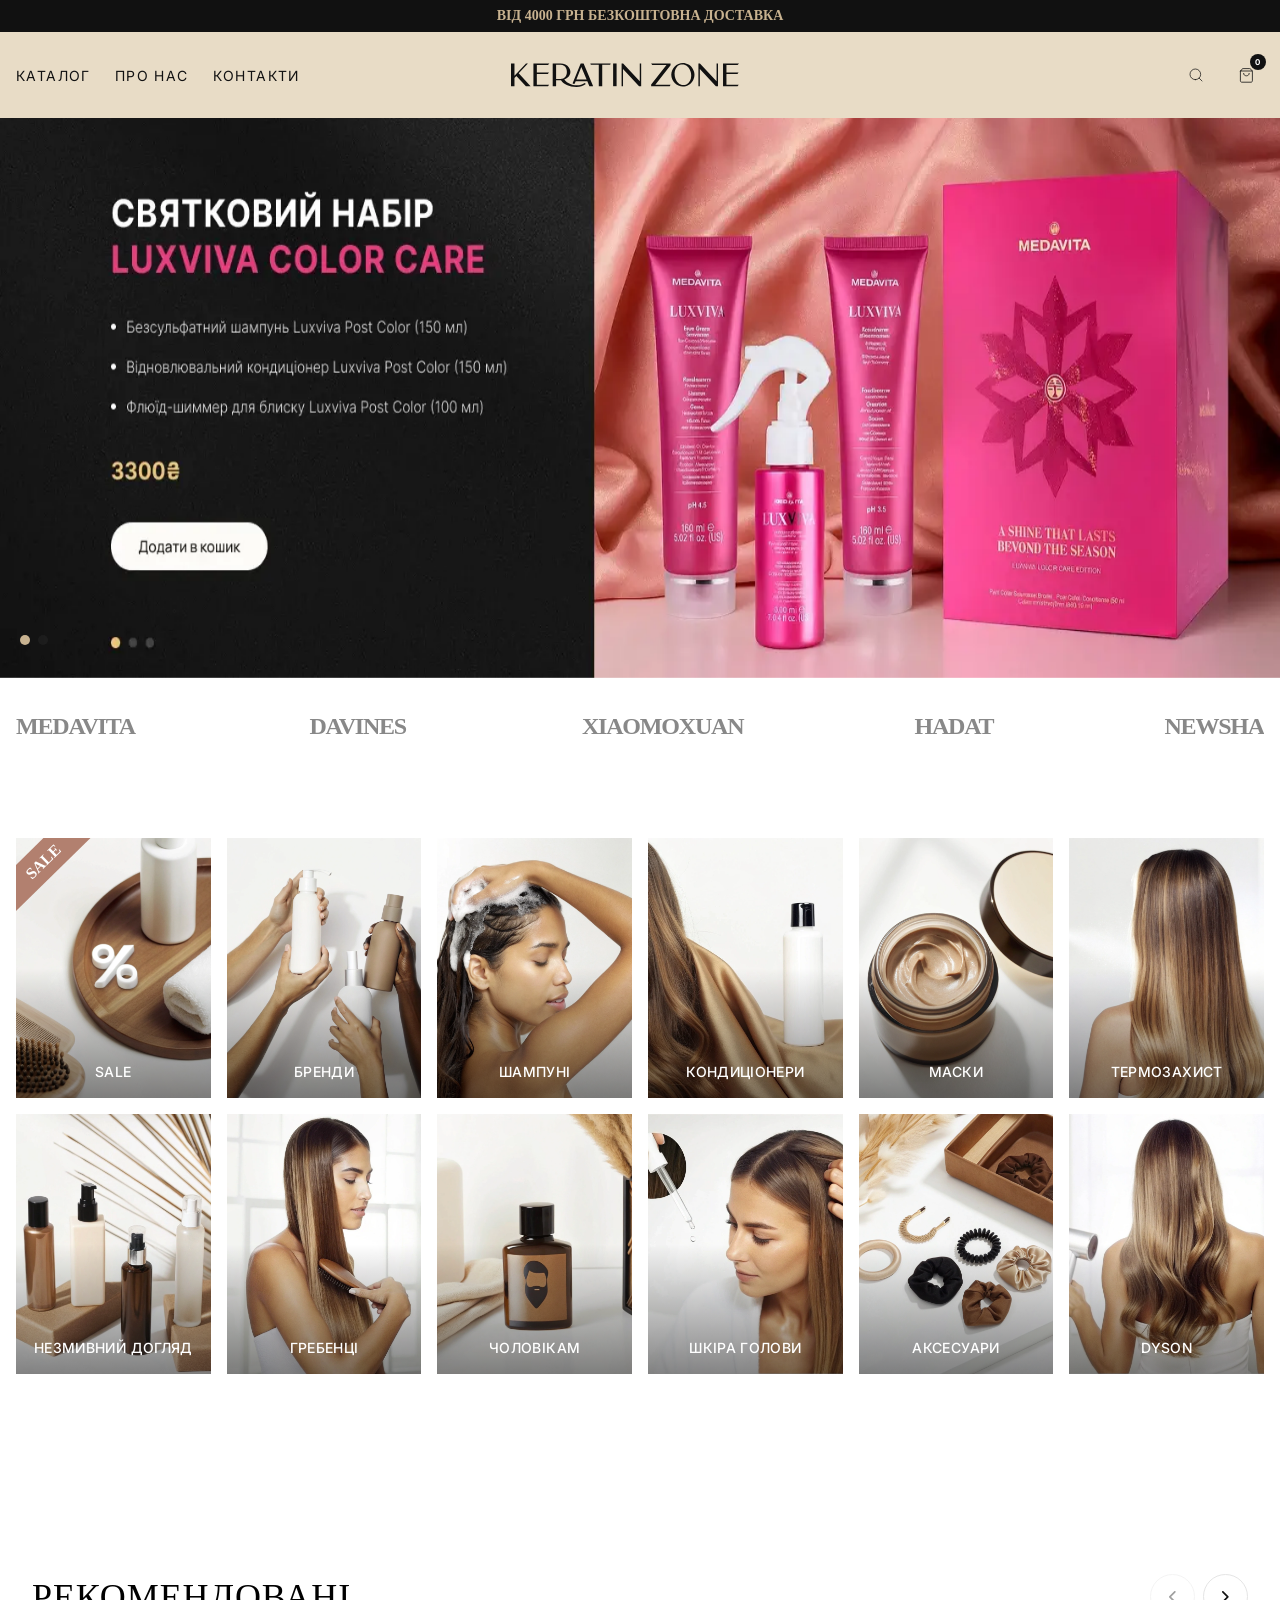
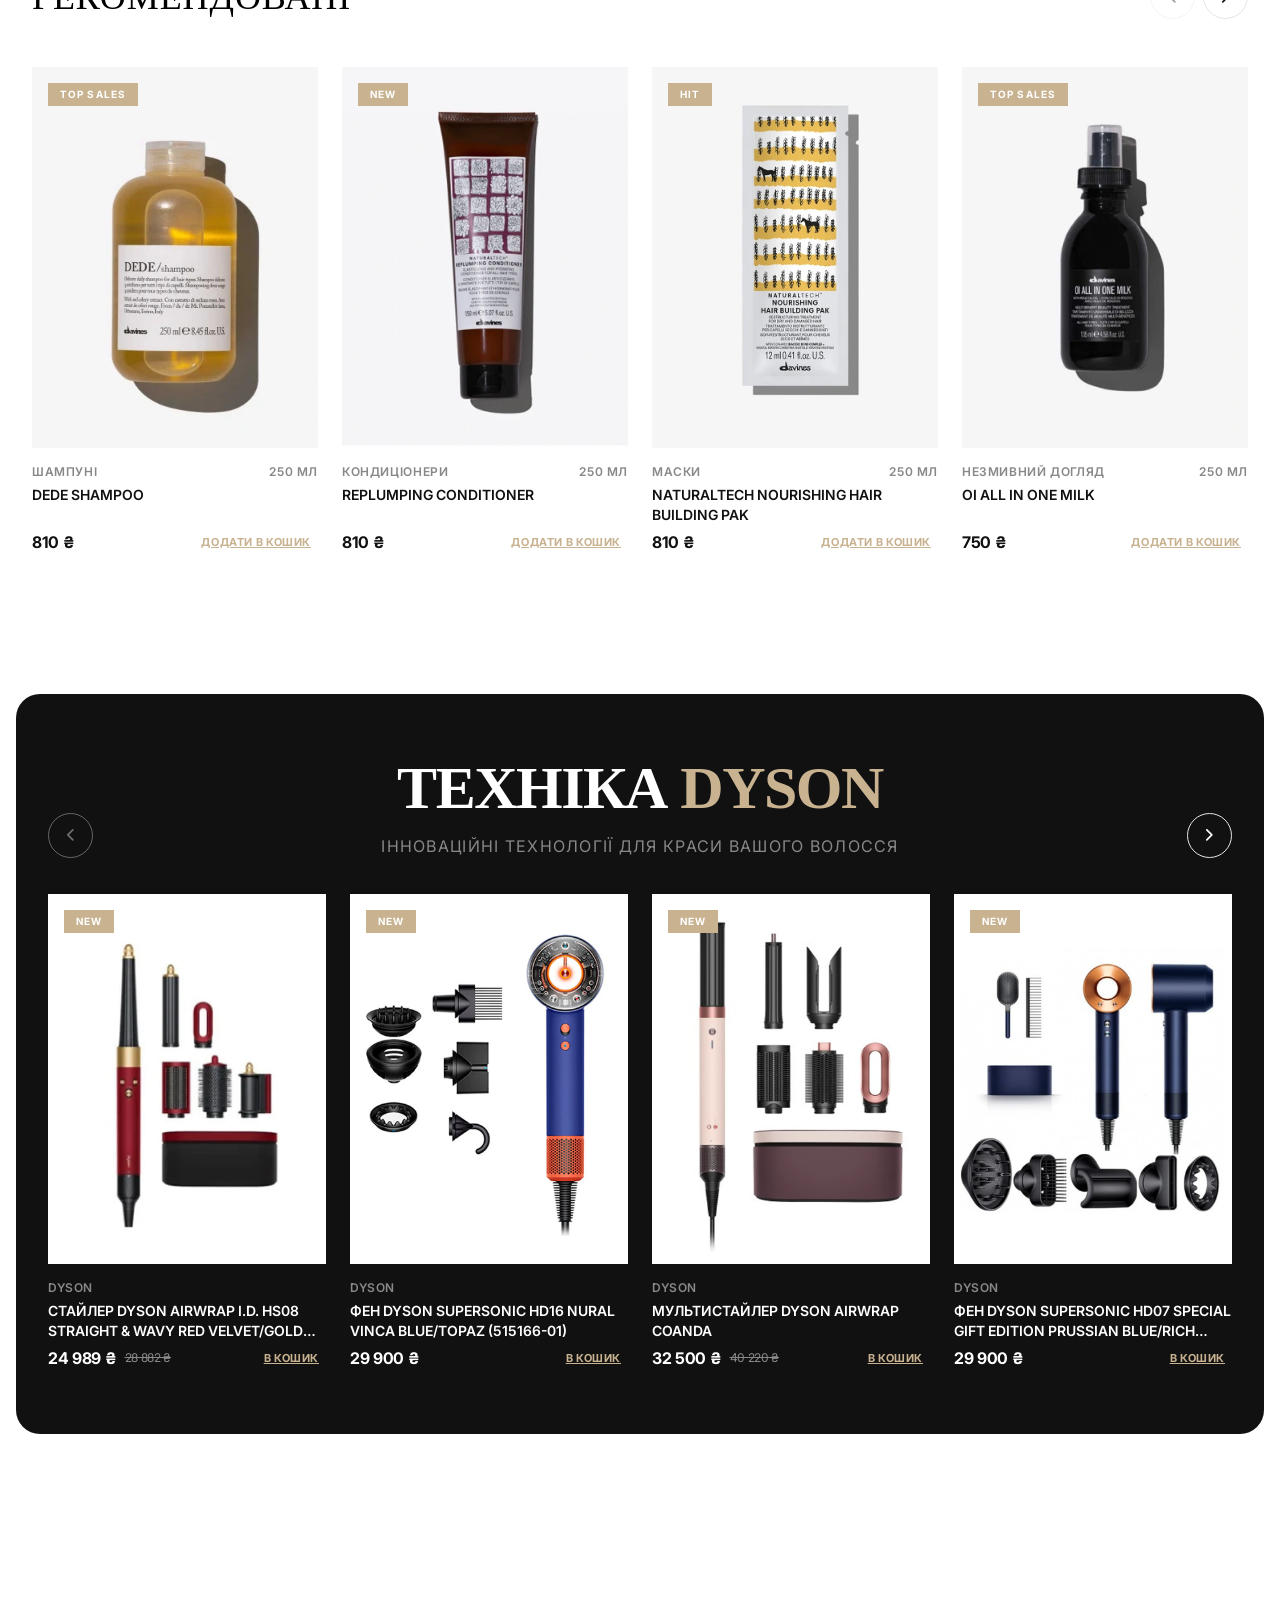
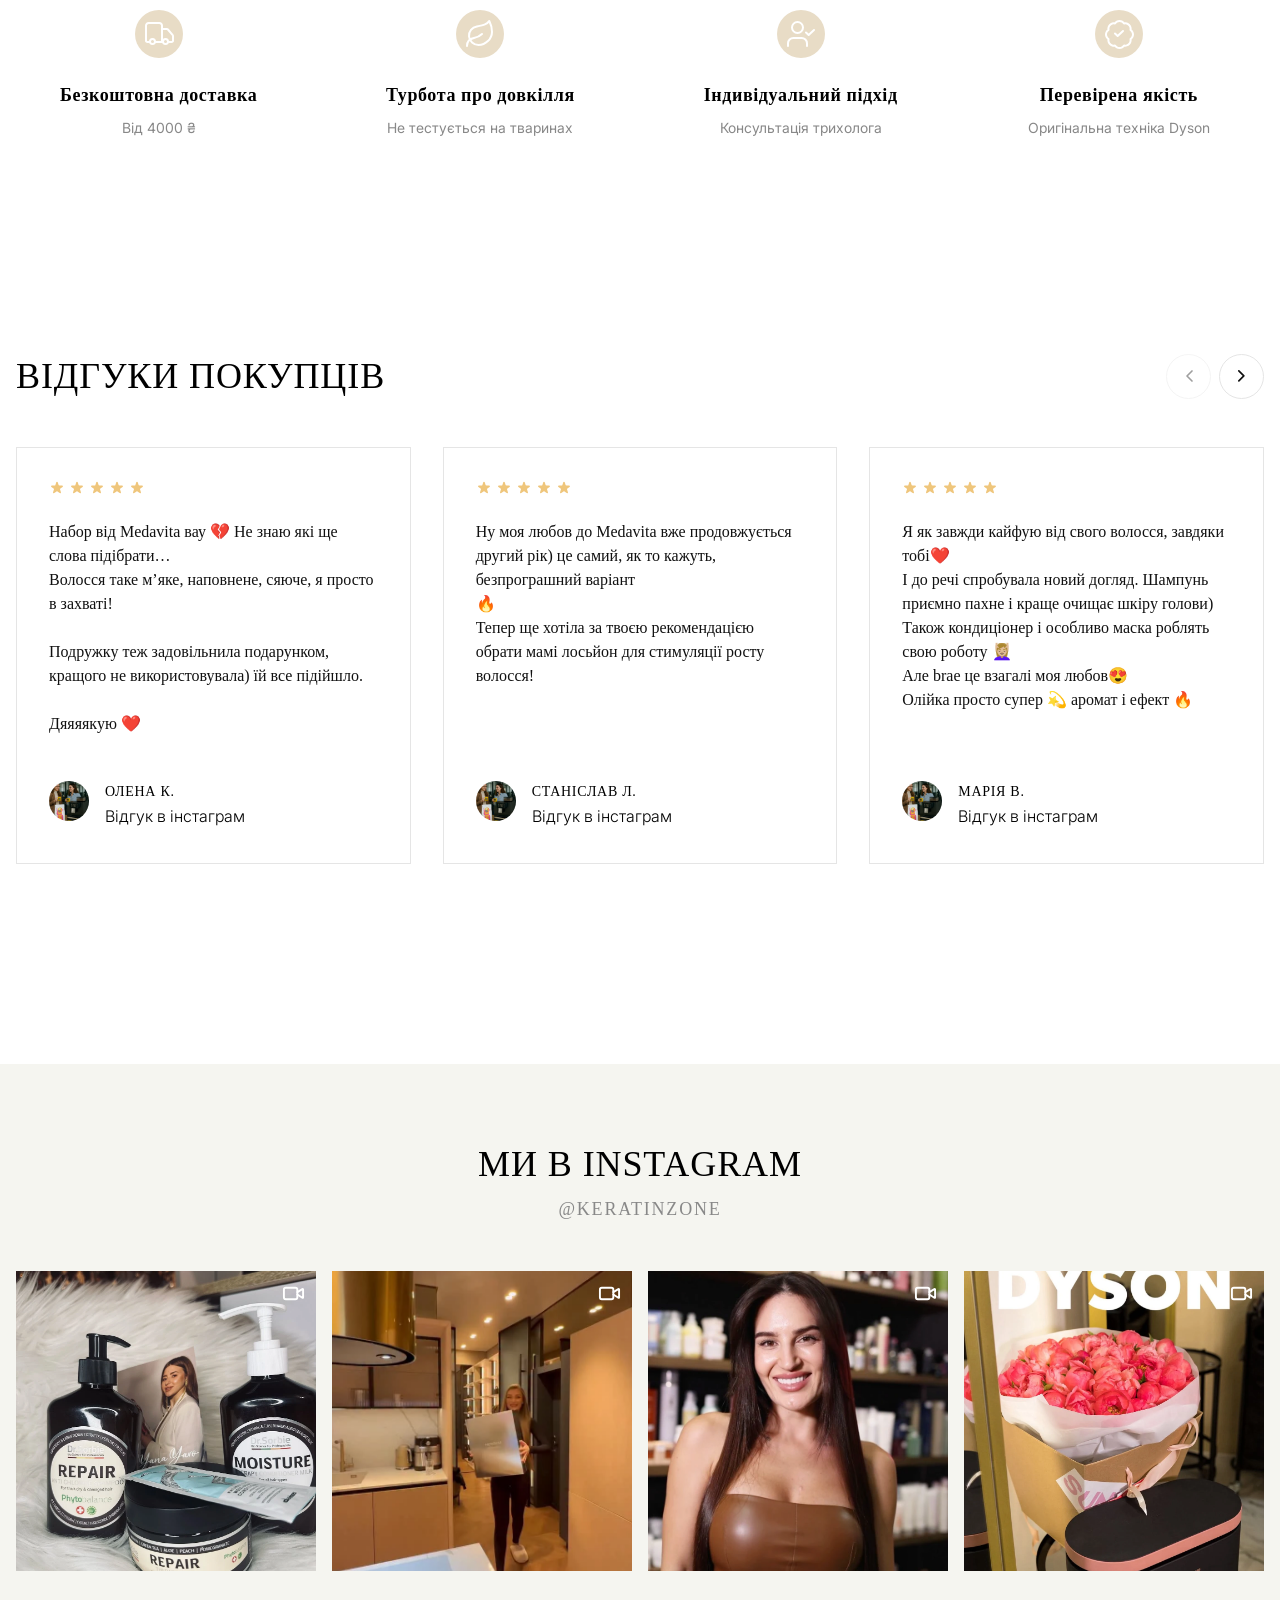
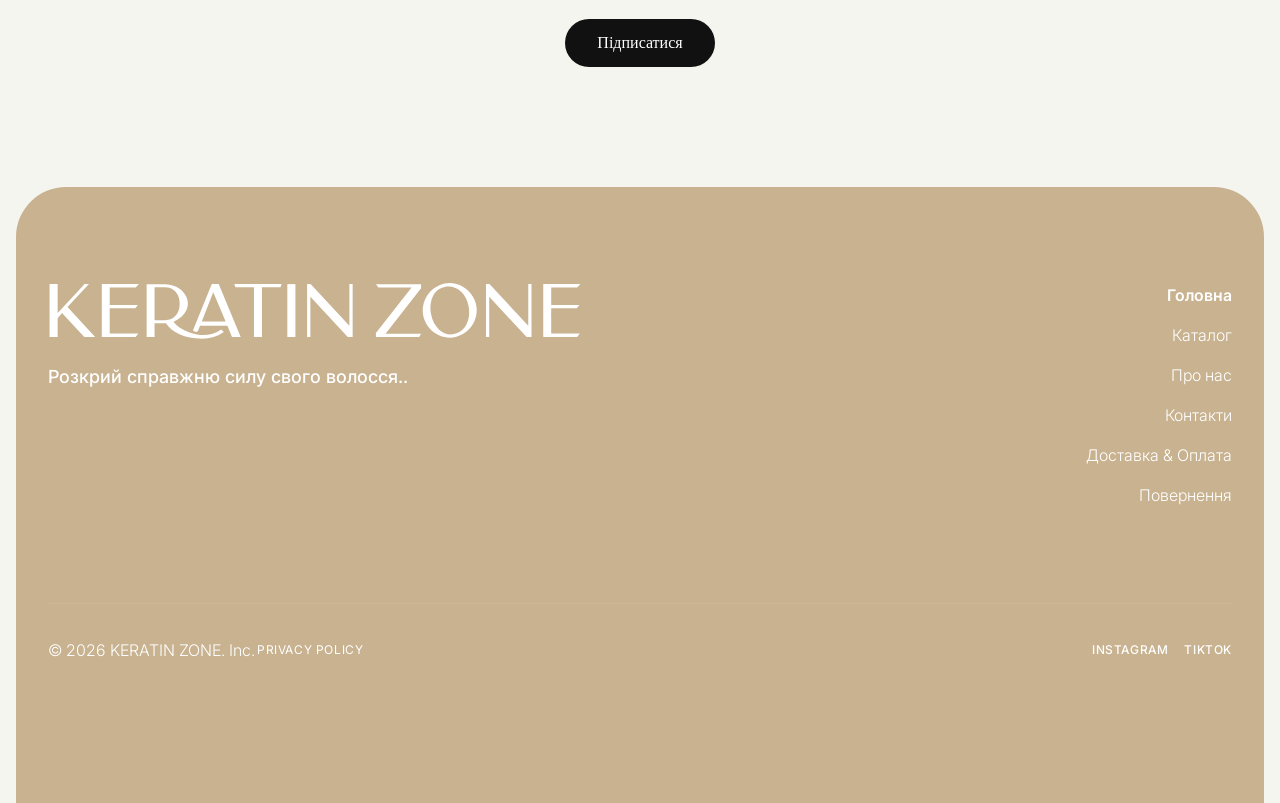
==== index.html @ f0110c82 "first commit" ====
<!DOCTYPE html>
<html lang="en">
<head>
    <meta charset="UTF-8">
    <meta http-equiv="X-UA-Compatible" content="IE=edge">
		<link rel="stylesheet" href="./assets/css/swiper.css">
		<!-- <link rel="stylesheet" href="./assets/css/lightbox.css"> -->
    <link rel="stylesheet" href="./assets/css/style.css">
    <meta name="viewport" content="width=device-width, initial-scale=1.0">
    <title>Front page</title>
</head>
<body>
	
<header class="header">
	<div class="overlay"></div>
	<div class="header__promo">
		<div class="container">
			<div class="header__promo__wrap">		
		<span>Від 4000 грн безкоштовна доставка</span>
		</div>
		</div>
	</div>
<div class="container">
	
	<div class="header__container">	
		<div class="burger">
			<span></span>
			<span></span>
			<span></span>
		</div>		
		<div class="header__nav">			
			<nav>
				<ul>
					<li>
						<a href="./page-catalog.html">Каталог</a>
					</li>
					<li><a href="./page-about.html">про нас</a></li>
					<li>
						<a href="./page-services.html">контакти</a>
					</li>							
				</ul>
			</nav>					
		</div>
		<div class="header__nav__mobile">
			<div class="header__nav__mobile__wrap"> 
			<div class="header__nav__mobile__logo">
				<a href="./index.html" class="logo">
					<img src="./assets/images/logo.svg" alt="Keratin zone">
				</a>
				<div class="burger">
					<span></span>
					<span></span>
					<span></span>
				</div>				
			</div>
			<nav>
				<ul>
					<li><a href="./page-catalog.html">Каталог</a></li>
					<li class="active"><a href="#">%sale</a></li>
					<li><a href="#">БРЕНДИ</a></li>
					<li><a href="#">Про нас</a></li>
					<li><a href="#">Контакти</a></li>
				</ul>
			</nav>
			<div class="header__cta">
					<span>зв`язок з нами</span>
					<a href="tel:+380 77 000 2170">+380 77 000 2170</a>
					<div>Пн-Нд: 10:00 - 20:00</div>
				</div>
			</div>
		</div>

		<a href="./index.html" class="logo">
					<img src="./assets/images/logo.svg" alt="Keratin zone">
				</a>
		<div class="header__btn">
			<button class="search-btn open">
				<svg xmlns="http://www.w3.org/2000/svg" width="22" height="22" viewBox="0 0 22 22" fill="none">
					<path d="M19.2498 19.2499L15.2715 15.2716" stroke="#111111" stroke-linecap="round" stroke-linejoin="round"/>
					<path d="M10.0833 17.4167C14.1334 17.4167 17.4167 14.1334 17.4167 10.0833C17.4167 6.03325 14.1334 2.75 10.0833 2.75C6.03325 2.75 2.75 6.03325 2.75 10.0833C2.75 14.1334 6.03325 17.4167 10.0833 17.4167Z" stroke="#111111" stroke-linecap="round" stroke-linejoin="round"/>
					</svg>
			</button>
			<div class="search">
				<div class="container"> 
				<div class="search__container"> 
				<form action="">
				<div class="input__search">
				<input class="input__search-input" type="text" name="header_search" placeholder="Я шукаю...">
			</div>
				</form>
				<button class="search-btn close">
					<svg xmlns="http://www.w3.org/2000/svg" width="20" height="20" viewBox="0 0 20 20" fill="none">
					<path d="M15 5L5 15" stroke="#111111" stroke-width="1.66613" stroke-linecap="round" stroke-linejoin="round"/>
					<path d="M5 5L15 15" stroke="#111111" stroke-width="1.66613" stroke-linecap="round" stroke-linejoin="round"/>
					</svg>
				</button>
				</div>
				</div>
				<div class="search-results">
					<div class="search-results__title">
						Блаблабла
					</div>
				</div>
			</div>
			<a href="#" class="basket">
				<span>0</span>
				<svg xmlns="http://www.w3.org/2000/svg" width="20" height="20" viewBox="0 0 20 20" fill="none">
					<path d="M14 8C14 8.79565 13.6313 9.55871 12.9749 10.1213C12.3185 10.6839 11.4283 11 10.5 11C9.57174 11 8.6815 10.6839 8.02513 10.1213C7.36875 9.55871 7 8.79565 7 8" stroke="#111111" stroke-linecap="round" stroke-linejoin="round"/>
					<path d="M3 5H18" stroke="#111111" stroke-linecap="round" stroke-linejoin="round"/>
					<path d="M3.33333 4.94695C3.11696 5.24121 3 5.59912 3 5.96695V17.3C3 17.7509 3.17559 18.1833 3.48816 18.5021C3.80072 18.8209 4.22464 19 4.66667 19H16.3333C16.7754 19 17.1993 18.8209 17.5118 18.5021C17.8244 18.1833 18 17.7509 18 17.3V5.96695C18 5.59912 17.883 5.24121 17.6667 4.94695L16 2.68C15.8448 2.46887 15.6434 2.2975 15.412 2.17947C15.1806 2.06145 14.9254 2 14.6667 2H6.33333C6.07459 2 5.8194 2.06145 5.58798 2.17947C5.35655 2.2975 5.15525 2.46887 5 2.68L3.33333 4.94695Z" stroke="#111111" stroke-linecap="round" stroke-linejoin="round"/>
				</svg>
			</a>
			</div>		
	</div>
</div>
	</header>
	<main>
		<section class="hero">
			<div class="hero__container">
				<div class="swiper heroSlider">
					<div class="swiper-wrapper hero__wrapper">
						<div class="swiper-slide hero__slide">
							<a href="#">
								<img class="hero__slide-desktop" src="./assets/images/hero-img (1).webp" alt="Святковий набір">
								<img class="hero__slide-mob" src="./assets/images/hero-mob.webp" alt="Святковий набір">
							</a>
						</div>
						<div class="swiper-slide hero__slide">
							<a href="#">
								<img class="hero__slide-desktop" src="./assets/images/hero-img (1).webp" alt="Святковий набір">
								<img class="hero__slide-mob" src="./assets/images/hero-mob.webp" alt="Святковий набір">
							</a>
						</div>
					</div>	
					<div class="hero__overlay">
					<div class="container">
						<div class="hero__pagination"></div>
					</div>
				</div>				
				</div>
				
			</div>
		</section>
		<section class="animation">
			<div class="container">
				<div class="marquee" >
				<div class="marquee__wrap">
				<span>Medavita </span>
				<span>Davines </span>
				<span>Xiaomoxuan</span>
				<span>HADAT</span>
				<span>Newsha</span>
				</div>
			</div>
		</section>
		<section class="cat">
			<div class="container">
				<div class="cat__items">
					<a href="#" class="cat__item ">
						<div class="cat__item-sale">Sale</div>
						<img src="./assets/images/cat-img1.webp" alt="Sale">
						<h3>Sale</h3>
					</a>
					<a href="#" class="cat__item">
						<img src="./assets/images/cat-img2.webp" alt="Бренди">
						<h3>Бренди</h3>
					</a>
					<a href="#" class="cat__item">
						<img src="./assets/images/cat-img3.webp" alt="Шампуні">
						<h3>Шампуні</h3>
					</a>
					<a href="#" class="cat__item">
						<img src="./assets/images/cat-img4.webp" alt="Кондиціонери">
						<h3>Кондиціонери</h3>
					</a>
					<a href="#" class="cat__item">
						<img src="./assets/images/cat-img5.webp" alt="Маски">
						<h3>Маски</h3>
					</a>
					<a href="#" class="cat__item">
						<img src="./assets/images/cat-img6.webp" alt="Термозахист">
						<h3>Термозахист</h3>
					</a>
					<a href="#" class="cat__item">
						<img src="./assets/images/cat-img7.webp" alt="Незмивний догляд">
						<h3>Незмивний догляд</h3>
					</a>
					<a href="#" class="cat__item">
						<img src="./assets/images/cat-img8.webp" alt="Гребенці">
						<h3>Гребенці</h3>
					</a>
					<a href="#" class="cat__item">
						<img src="./assets/images/cat-img9.webp" alt="Чоловікам">
						<h3>Чоловікам</h3>
					</a>
					<a href="#" class="cat__item">
						<img src="./assets/images/cat-img10.webp" alt="Шкіра голови">
						<h3>Шкіра голови</h3>
					</a>
					<a href="#" class="cat__item">
						<img src="./assets/images/cat-img11.webp" alt="Аксесуари">
						<h3>Аксесуари</h3>
					</a>
					<a href="#" class="cat__item">
						<img src="./assets/images/cat-img12.webp" alt="Dyson">
						<h3>Dyson</h3>
					</a>
					
				</div>
			</div>
		</section>
		<section class="recommend">
			<div class="container">
				<div class="recommend__container">
				<div class="recommend__title justify-title">
					<h2>Рекомендовані</h2>
					<div class="slider__arrows">						
						<div class="recommend-button-prev slider__arrow">
							<svg xmlns="http://www.w3.org/2000/svg" width="7" height="12" viewBox="0 0 7 12" fill="none">
								<path d="M5.8281 10.8264L0.829712 5.82798L5.8281 0.82959" stroke="#111111" stroke-width="1.65947" stroke-linecap="round" stroke-linejoin="round"/>
							</svg>
						</div>
						<div class="recommend-button-next slider__arrow">
							<svg xmlns="http://www.w3.org/2000/svg" width="7" height="12" viewBox="0 0 7 12" fill="none">
							<path d="M0.829712 10.8264L5.8281 5.82798L0.829712 0.82959" stroke="#111111" stroke-width="1.65947" stroke-linecap="round" stroke-linejoin="round"/>
							</svg>
						</div>
					</div>
				</div>
				<div class="recommend__slider">
					<div class="swiper recommendSlider">
						<div class="swiper-wrapper recommend-wrapper">
							<div class="swiper-slide recommend__item cards__item">
								<div class="cards__item__top">
									<span>TOP SALES</span>
								<a href="#" >									
									<img src="./assets/images/product-img1.webp" alt="Шампуні">
								</a>
								<button>
								<svg xmlns="http://www.w3.org/2000/svg" width="16" height="16" viewBox="0 0 16 16" fill="none">
									<path d="M10 7C10 7.79565 9.73661 8.55871 9.26777 9.12132C8.79893 9.68393 8.16304 10 7.5 10C6.83696 10 6.20107 9.68393 5.73223 9.12132C5.26339 8.55871 5 7.79565 5 7" stroke="#111111" stroke-width="1.33306" stroke-linecap="round" stroke-linejoin="round"/>
									<path d="M2 4H14" stroke="#111111" stroke-width="1.33306" stroke-linecap="round" stroke-linejoin="round"/>
									<path d="M2.26667 3.25355C2.09357 3.47857 2 3.75227 2 4.03355V12.7C2 13.0448 2.14048 13.3754 2.39052 13.6192C2.64057 13.863 2.97971 14 3.33333 14H12.6667C13.0203 14 13.3594 13.863 13.6095 13.6192C13.8595 13.3754 14 13.0448 14 12.7V4.03355C14 3.75227 13.9064 3.47857 13.7333 3.25355L12.4 1.52C12.2758 1.35855 12.1148 1.2275 11.9296 1.13724C11.7445 1.04699 11.5403 1 11.3333 1H4.66667C4.45967 1 4.25552 1.04699 4.07038 1.13724C3.88524 1.2275 3.7242 1.35855 3.6 1.52L2.26667 3.25355Z" stroke="#111111" stroke-width="1.33306" stroke-linecap="round" stroke-linejoin="round"/>
								</svg>
								</button>
							</div>
								<div class="cards__item__bottom">
									<div class="cards__item__bottom-cat">
										<span>Шампуні</span>
										<span>250 мл</span>
									</div>
									<a href="#">DEDE Shampoo</a>
									<div class="cards__item__bottom-price">
										<span>810 ₴</span>
										<button>Додати в кошик</button>
									</div>
								</div>
							</div>
							<div class="swiper-slide cards__item">
								<div class="cards__item__top">
									<span>new</span>
								<a href="#" >									
									<img src="./assets/images/product-img2.webp" alt="Кондиціонери">
								</a>
								<button>
								<svg xmlns="http://www.w3.org/2000/svg" width="16" height="16" viewBox="0 0 16 16" fill="none">
									<path d="M10 7C10 7.79565 9.73661 8.55871 9.26777 9.12132C8.79893 9.68393 8.16304 10 7.5 10C6.83696 10 6.20107 9.68393 5.73223 9.12132C5.26339 8.55871 5 7.79565 5 7" stroke="#111111" stroke-width="1.33306" stroke-linecap="round" stroke-linejoin="round"/>
									<path d="M2 4H14" stroke="#111111" stroke-width="1.33306" stroke-linecap="round" stroke-linejoin="round"/>
									<path d="M2.26667 3.25355C2.09357 3.47857 2 3.75227 2 4.03355V12.7C2 13.0448 2.14048 13.3754 2.39052 13.6192C2.64057 13.863 2.97971 14 3.33333 14H12.6667C13.0203 14 13.3594 13.863 13.6095 13.6192C13.8595 13.3754 14 13.0448 14 12.7V4.03355C14 3.75227 13.9064 3.47857 13.7333 3.25355L12.4 1.52C12.2758 1.35855 12.1148 1.2275 11.9296 1.13724C11.7445 1.04699 11.5403 1 11.3333 1H4.66667C4.45967 1 4.25552 1.04699 4.07038 1.13724C3.88524 1.2275 3.7242 1.35855 3.6 1.52L2.26667 3.25355Z" stroke="#111111" stroke-width="1.33306" stroke-linecap="round" stroke-linejoin="round"/>
								</svg>
								</button>
							</div>
								<div class="cards__item__bottom">
									<div class="cards__item__bottom-cat">
										<span>Кондиціонери</span>
										<span>250 мл</span>
									</div>
									<a href="#">REPLUMPING соnditioner</a>
									<div class="cards__item__bottom-price">
										<span>810 ₴</span>
										<button>Додати в кошик</button>
									</div>
								</div>
							</div>
							<div class="swiper-slide cards__item">
								<div class="cards__item__top">
									<span>hit</span>
								<a href="#" >									
									<img src="./assets/images/product-img3.webp" alt="маски">
								</a>
								<button>
								<svg xmlns="http://www.w3.org/2000/svg" width="16" height="16" viewBox="0 0 16 16" fill="none">
									<path d="M10 7C10 7.79565 9.73661 8.55871 9.26777 9.12132C8.79893 9.68393 8.16304 10 7.5 10C6.83696 10 6.20107 9.68393 5.73223 9.12132C5.26339 8.55871 5 7.79565 5 7" stroke="#111111" stroke-width="1.33306" stroke-linecap="round" stroke-linejoin="round"/>
									<path d="M2 4H14" stroke="#111111" stroke-width="1.33306" stroke-linecap="round" stroke-linejoin="round"/>
									<path d="M2.26667 3.25355C2.09357 3.47857 2 3.75227 2 4.03355V12.7C2 13.0448 2.14048 13.3754 2.39052 13.6192C2.64057 13.863 2.97971 14 3.33333 14H12.6667C13.0203 14 13.3594 13.863 13.6095 13.6192C13.8595 13.3754 14 13.0448 14 12.7V4.03355C14 3.75227 13.9064 3.47857 13.7333 3.25355L12.4 1.52C12.2758 1.35855 12.1148 1.2275 11.9296 1.13724C11.7445 1.04699 11.5403 1 11.3333 1H4.66667C4.45967 1 4.25552 1.04699 4.07038 1.13724C3.88524 1.2275 3.7242 1.35855 3.6 1.52L2.26667 3.25355Z" stroke="#111111" stroke-width="1.33306" stroke-linecap="round" stroke-linejoin="round"/>
								</svg>
								</button>
							</div>
								<div class="cards__item__bottom">
									<div class="cards__item__bottom-cat">
										<span>маски</span>
										<span>250 мл</span>
									</div>
									<a href="#">NATURALTECH NOURISHING Hair Building Pak</a>
									<div class="cards__item__bottom-price">
										<span>810 ₴</span>
										<button>Додати в кошик</button>
									</div>
								</div>
							</div>
							<div class="swiper-slide cards__item">
								<div class="cards__item__top">
									<span>TOP SALES</span>
								<a href="#" >									
									<img src="./assets/images/product-img4.webp" alt="незмивний догляд">
								</a>
								<button>
								<svg xmlns="http://www.w3.org/2000/svg" width="16" height="16" viewBox="0 0 16 16" fill="none">
									<path d="M10 7C10 7.79565 9.73661 8.55871 9.26777 9.12132C8.79893 9.68393 8.16304 10 7.5 10C6.83696 10 6.20107 9.68393 5.73223 9.12132C5.26339 8.55871 5 7.79565 5 7" stroke="#111111" stroke-width="1.33306" stroke-linecap="round" stroke-linejoin="round"/>
									<path d="M2 4H14" stroke="#111111" stroke-width="1.33306" stroke-linecap="round" stroke-linejoin="round"/>
									<path d="M2.26667 3.25355C2.09357 3.47857 2 3.75227 2 4.03355V12.7C2 13.0448 2.14048 13.3754 2.39052 13.6192C2.64057 13.863 2.97971 14 3.33333 14H12.6667C13.0203 14 13.3594 13.863 13.6095 13.6192C13.8595 13.3754 14 13.0448 14 12.7V4.03355C14 3.75227 13.9064 3.47857 13.7333 3.25355L12.4 1.52C12.2758 1.35855 12.1148 1.2275 11.9296 1.13724C11.7445 1.04699 11.5403 1 11.3333 1H4.66667C4.45967 1 4.25552 1.04699 4.07038 1.13724C3.88524 1.2275 3.7242 1.35855 3.6 1.52L2.26667 3.25355Z" stroke="#111111" stroke-width="1.33306" stroke-linecap="round" stroke-linejoin="round"/>
								</svg>
								</button>
							</div>
								<div class="cards__item__bottom">
									<div class="cards__item__bottom-cat">
										<span>незмивний догляд</span>
										<span>250 мл</span>
									</div>
									<a href="#">OI all in one milk</a>
									<div class="cards__item__bottom-price">
										<span>750 ₴</span>
										<button>Додати в кошик</button>
									</div>
								</div>
							</div>
							<div class="swiper-slide cards__item">
								<div class="cards__item__top">
									<span>TOP SALES</span>
								<a href="#" >									
									<img src="./assets/images/product-img1.webp" alt="Шампуні">
								</a>
								<button>
								<svg xmlns="http://www.w3.org/2000/svg" width="16" height="16" viewBox="0 0 16 16" fill="none">
									<path d="M10 7C10 7.79565 9.73661 8.55871 9.26777 9.12132C8.79893 9.68393 8.16304 10 7.5 10C6.83696 10 6.20107 9.68393 5.73223 9.12132C5.26339 8.55871 5 7.79565 5 7" stroke="#111111" stroke-width="1.33306" stroke-linecap="round" stroke-linejoin="round"/>
									<path d="M2 4H14" stroke="#111111" stroke-width="1.33306" stroke-linecap="round" stroke-linejoin="round"/>
									<path d="M2.26667 3.25355C2.09357 3.47857 2 3.75227 2 4.03355V12.7C2 13.0448 2.14048 13.3754 2.39052 13.6192C2.64057 13.863 2.97971 14 3.33333 14H12.6667C13.0203 14 13.3594 13.863 13.6095 13.6192C13.8595 13.3754 14 13.0448 14 12.7V4.03355C14 3.75227 13.9064 3.47857 13.7333 3.25355L12.4 1.52C12.2758 1.35855 12.1148 1.2275 11.9296 1.13724C11.7445 1.04699 11.5403 1 11.3333 1H4.66667C4.45967 1 4.25552 1.04699 4.07038 1.13724C3.88524 1.2275 3.7242 1.35855 3.6 1.52L2.26667 3.25355Z" stroke="#111111" stroke-width="1.33306" stroke-linecap="round" stroke-linejoin="round"/>
								</svg>
								</button>
							</div>
								<div class="cards__item__bottom">
									<div class="cards__item__bottom-cat">
										<span>Шампуні</span>
										<span>250 мл</span>
									</div>
									<a href="#">DEDE Shampoo</a>
									<div class="cards__item__bottom-price">
										<span>810 ₴</span>
										<button>Додати в кошик</button>
									</div>
								</div>
							</div>
							<div class="swiper-slide cards__item">
								<div class="cards__item__top">
									<span>TOP SALES</span>
								<a href="#" >									
									<img src="./assets/images/product-img1.webp" alt="Шампуні">
								</a>
								<button>
								<svg xmlns="http://www.w3.org/2000/svg" width="16" height="16" viewBox="0 0 16 16" fill="none">
									<path d="M10 7C10 7.79565 9.73661 8.55871 9.26777 9.12132C8.79893 9.68393 8.16304 10 7.5 10C6.83696 10 6.20107 9.68393 5.73223 9.12132C5.26339 8.55871 5 7.79565 5 7" stroke="#111111" stroke-width="1.33306" stroke-linecap="round" stroke-linejoin="round"/>
									<path d="M2 4H14" stroke="#111111" stroke-width="1.33306" stroke-linecap="round" stroke-linejoin="round"/>
									<path d="M2.26667 3.25355C2.09357 3.47857 2 3.75227 2 4.03355V12.7C2 13.0448 2.14048 13.3754 2.39052 13.6192C2.64057 13.863 2.97971 14 3.33333 14H12.6667C13.0203 14 13.3594 13.863 13.6095 13.6192C13.8595 13.3754 14 13.0448 14 12.7V4.03355C14 3.75227 13.9064 3.47857 13.7333 3.25355L12.4 1.52C12.2758 1.35855 12.1148 1.2275 11.9296 1.13724C11.7445 1.04699 11.5403 1 11.3333 1H4.66667C4.45967 1 4.25552 1.04699 4.07038 1.13724C3.88524 1.2275 3.7242 1.35855 3.6 1.52L2.26667 3.25355Z" stroke="#111111" stroke-width="1.33306" stroke-linecap="round" stroke-linejoin="round"/>
								</svg>
								</button>
							</div>
								<div class="cards__item__bottom">
									<div class="cards__item__bottom-cat">
										<span>Шампуні</span>
										<span>250 мл</span>
									</div>
									<a href="#">DEDE Shampoo</a>
									<div class="cards__item__bottom-price">
										<span>810 ₴</span>
										<button>Додати в кошик</button>
									</div>
								</div>
							</div>
						</div>
					</div>
				</div>
				</div>
			</div>
		</section>
		<section class="tech">
			<div class="container">
				<div class="tech__container">
					<div class="tech__title">
						<h2>Техніка <span>Dyson</span></h2>
						<p>Інноваційні технології для краси вашого волосся</p>
						<div class="tech-button-prev slider__arrow">
							<svg xmlns="http://www.w3.org/2000/svg" width="7" height="12" viewBox="0 0 7 12" fill="none">
								<path d="M5.8281 10.8264L0.829712 5.82798L5.8281 0.82959" stroke="#111111" stroke-width="1.65947" stroke-linecap="round" stroke-linejoin="round"/>
							</svg>
						</div>
						<div class="tech-button-next slider__arrow">
							<svg xmlns="http://www.w3.org/2000/svg" width="7" height="12" viewBox="0 0 7 12" fill="none">
							<path d="M0.829712 10.8264L5.8281 5.82798L0.829712 0.82959" stroke="#111111" stroke-width="1.65947" stroke-linecap="round" stroke-linejoin="round"/>
							</svg>
						</div>
					</div>
					<div class="tech__slider">
						 <div class="swiper techSlider">
							<div class="swiper-wrapper tech__wrapper">
								<div class="swiper-slide tech__slide cards__item">
									<div class="cards__item__top">
										<span>new</span>
										<a href="#" >									
											<img src="./assets/images/tech-img1.webp" alt="Стайлер Dyson Airwrap i.d. HS08 Straight & Wavy Red Velvet/Gold (596926-01)">
										</a>
										<button>
										<svg xmlns="http://www.w3.org/2000/svg" width="16" height="16" viewBox="0 0 16 16" fill="none">
											<path d="M10 7C10 7.79565 9.73661 8.55871 9.26777 9.12132C8.79893 9.68393 8.16304 10 7.5 10C6.83696 10 6.20107 9.68393 5.73223 9.12132C5.26339 8.55871 5 7.79565 5 7" stroke="#111111" stroke-width="1.33306" stroke-linecap="round" stroke-linejoin="round"/>
											<path d="M2 4H14" stroke="#111111" stroke-width="1.33306" stroke-linecap="round" stroke-linejoin="round"/>
											<path d="M2.26667 3.25355C2.09357 3.47857 2 3.75227 2 4.03355V12.7C2 13.0448 2.14048 13.3754 2.39052 13.6192C2.64057 13.863 2.97971 14 3.33333 14H12.6667C13.0203 14 13.3594 13.863 13.6095 13.6192C13.8595 13.3754 14 13.0448 14 12.7V4.03355C14 3.75227 13.9064 3.47857 13.7333 3.25355L12.4 1.52C12.2758 1.35855 12.1148 1.2275 11.9296 1.13724C11.7445 1.04699 11.5403 1 11.3333 1H4.66667C4.45967 1 4.25552 1.04699 4.07038 1.13724C3.88524 1.2275 3.7242 1.35855 3.6 1.52L2.26667 3.25355Z" stroke="#111111" stroke-width="1.33306" stroke-linecap="round" stroke-linejoin="round"/>
										</svg>
										</button>
									</div>
								<div class="cards__item__bottom">
									<div class="cards__item__bottom-cat">
										<span>dyson</span>
									</div>
									<a href="#">Стайлер Dyson Airwrap i.d. HS08 Straight & Wavy Red Velvet/Gold (596926-01)</a>
									<div class="cards__item__bottom-price">
										<span>24 989 ₴</span>
										<span class="cards__item__sale">28 882 ₴</span>
										<button>в кошик</button>
									</div>
								</div>
								</div>
								<div class="swiper-slide tech__slide cards__item">
									<div class="cards__item__top">
										<span>new</span>
										<a href="#" >									
											<img src="./assets/images/tech-img2.webp" alt="Стайлер Dyson Airwrap i.d. HS08 Straight & Wavy Red Velvet/Gold (596926-01)">
										</a>
										<button>
										<svg xmlns="http://www.w3.org/2000/svg" width="16" height="16" viewBox="0 0 16 16" fill="none">
											<path d="M10 7C10 7.79565 9.73661 8.55871 9.26777 9.12132C8.79893 9.68393 8.16304 10 7.5 10C6.83696 10 6.20107 9.68393 5.73223 9.12132C5.26339 8.55871 5 7.79565 5 7" stroke="#111111" stroke-width="1.33306" stroke-linecap="round" stroke-linejoin="round"/>
											<path d="M2 4H14" stroke="#111111" stroke-width="1.33306" stroke-linecap="round" stroke-linejoin="round"/>
											<path d="M2.26667 3.25355C2.09357 3.47857 2 3.75227 2 4.03355V12.7C2 13.0448 2.14048 13.3754 2.39052 13.6192C2.64057 13.863 2.97971 14 3.33333 14H12.6667C13.0203 14 13.3594 13.863 13.6095 13.6192C13.8595 13.3754 14 13.0448 14 12.7V4.03355C14 3.75227 13.9064 3.47857 13.7333 3.25355L12.4 1.52C12.2758 1.35855 12.1148 1.2275 11.9296 1.13724C11.7445 1.04699 11.5403 1 11.3333 1H4.66667C4.45967 1 4.25552 1.04699 4.07038 1.13724C3.88524 1.2275 3.7242 1.35855 3.6 1.52L2.26667 3.25355Z" stroke="#111111" stroke-width="1.33306" stroke-linecap="round" stroke-linejoin="round"/>
										</svg>
										</button>
									</div>
								<div class="cards__item__bottom">
									<div class="cards__item__bottom-cat">
										<span>dyson</span>
									</div>
									<a href="#">Фен Dyson Supersonic HD16 Nural Vinca Blue/Topaz (515166-01)</a>
									<div class="cards__item__bottom-price">
										<span>29 900 ₴</span>
										<button>в кошик</button>
									</div>
								</div>
								</div>
								<div class="swiper-slide tech__slide cards__item">
									<div class="cards__item__top">
										<span>new</span>
										<a href="#" >									
											<img src="./assets/images/tech-img3.webp" alt="Мультистайлер Dyson Airwrap Coanda">
										</a>
										<button>
										<svg xmlns="http://www.w3.org/2000/svg" width="16" height="16" viewBox="0 0 16 16" fill="none">
											<path d="M10 7C10 7.79565 9.73661 8.55871 9.26777 9.12132C8.79893 9.68393 8.16304 10 7.5 10C6.83696 10 6.20107 9.68393 5.73223 9.12132C5.26339 8.55871 5 7.79565 5 7" stroke="#111111" stroke-width="1.33306" stroke-linecap="round" stroke-linejoin="round"/>
											<path d="M2 4H14" stroke="#111111" stroke-width="1.33306" stroke-linecap="round" stroke-linejoin="round"/>
											<path d="M2.26667 3.25355C2.09357 3.47857 2 3.75227 2 4.03355V12.7C2 13.0448 2.14048 13.3754 2.39052 13.6192C2.64057 13.863 2.97971 14 3.33333 14H12.6667C13.0203 14 13.3594 13.863 13.6095 13.6192C13.8595 13.3754 14 13.0448 14 12.7V4.03355C14 3.75227 13.9064 3.47857 13.7333 3.25355L12.4 1.52C12.2758 1.35855 12.1148 1.2275 11.9296 1.13724C11.7445 1.04699 11.5403 1 11.3333 1H4.66667C4.45967 1 4.25552 1.04699 4.07038 1.13724C3.88524 1.2275 3.7242 1.35855 3.6 1.52L2.26667 3.25355Z" stroke="#111111" stroke-width="1.33306" stroke-linecap="round" stroke-linejoin="round"/>
										</svg>
										</button>
									</div>
								<div class="cards__item__bottom">
									<div class="cards__item__bottom-cat">
										<span>dyson</span>
									</div>
									<a href="#">Мультистайлер Dyson Airwrap Coanda</a>
									<div class="cards__item__bottom-price">
										<span>32 500 ₴</span>
										<span class="cards__item__sale">40 220 ₴</span>
										<button>в кошик</button>
									</div>
								</div>
								</div>
								<div class="swiper-slide tech__slide cards__item">
									<div class="cards__item__top">
										<span>new</span>
										<a href="#" >									
											<img src="./assets/images/tech-img4.webp" alt="Фен Dyson Supersonic HD07 Special Gift Edition Prussian Blue/Rich Copper">
										</a>
										<button>
										<svg xmlns="http://www.w3.org/2000/svg" width="16" height="16" viewBox="0 0 16 16" fill="none">
											<path d="M10 7C10 7.79565 9.73661 8.55871 9.26777 9.12132C8.79893 9.68393 8.16304 10 7.5 10C6.83696 10 6.20107 9.68393 5.73223 9.12132C5.26339 8.55871 5 7.79565 5 7" stroke="#111111" stroke-width="1.33306" stroke-linecap="round" stroke-linejoin="round"/>
											<path d="M2 4H14" stroke="#111111" stroke-width="1.33306" stroke-linecap="round" stroke-linejoin="round"/>
											<path d="M2.26667 3.25355C2.09357 3.47857 2 3.75227 2 4.03355V12.7C2 13.0448 2.14048 13.3754 2.39052 13.6192C2.64057 13.863 2.97971 14 3.33333 14H12.6667C13.0203 14 13.3594 13.863 13.6095 13.6192C13.8595 13.3754 14 13.0448 14 12.7V4.03355C14 3.75227 13.9064 3.47857 13.7333 3.25355L12.4 1.52C12.2758 1.35855 12.1148 1.2275 11.9296 1.13724C11.7445 1.04699 11.5403 1 11.3333 1H4.66667C4.45967 1 4.25552 1.04699 4.07038 1.13724C3.88524 1.2275 3.7242 1.35855 3.6 1.52L2.26667 3.25355Z" stroke="#111111" stroke-width="1.33306" stroke-linecap="round" stroke-linejoin="round"/>
										</svg>
										</button>
									</div>
								<div class="cards__item__bottom">
									<div class="cards__item__bottom-cat">
										<span>dyson</span>
									</div>
									<a href="#">Фен Dyson Supersonic HD07 Special Gift Edition Prussian Blue/Rich Copper</a>
									<div class="cards__item__bottom-price">
										<span>29 900 ₴</span>
										<button>в кошик</button>
									</div>
								</div>
								</div>
								<div class="swiper-slide tech__slide cards__item">
									<div class="cards__item__top">
										<span>new</span>
										<a href="#" >									
											<img src="./assets/images/tech-img1.webp" alt="Стайлер Dyson Airwrap i.d. HS08 Straight & Wavy Red Velvet/Gold (596926-01)">
										</a>
										<button>
										<svg xmlns="http://www.w3.org/2000/svg" width="16" height="16" viewBox="0 0 16 16" fill="none">
											<path d="M10 7C10 7.79565 9.73661 8.55871 9.26777 9.12132C8.79893 9.68393 8.16304 10 7.5 10C6.83696 10 6.20107 9.68393 5.73223 9.12132C5.26339 8.55871 5 7.79565 5 7" stroke="#111111" stroke-width="1.33306" stroke-linecap="round" stroke-linejoin="round"/>
											<path d="M2 4H14" stroke="#111111" stroke-width="1.33306" stroke-linecap="round" stroke-linejoin="round"/>
											<path d="M2.26667 3.25355C2.09357 3.47857 2 3.75227 2 4.03355V12.7C2 13.0448 2.14048 13.3754 2.39052 13.6192C2.64057 13.863 2.97971 14 3.33333 14H12.6667C13.0203 14 13.3594 13.863 13.6095 13.6192C13.8595 13.3754 14 13.0448 14 12.7V4.03355C14 3.75227 13.9064 3.47857 13.7333 3.25355L12.4 1.52C12.2758 1.35855 12.1148 1.2275 11.9296 1.13724C11.7445 1.04699 11.5403 1 11.3333 1H4.66667C4.45967 1 4.25552 1.04699 4.07038 1.13724C3.88524 1.2275 3.7242 1.35855 3.6 1.52L2.26667 3.25355Z" stroke="#111111" stroke-width="1.33306" stroke-linecap="round" stroke-linejoin="round"/>
										</svg>
										</button>
									</div>
								<div class="cards__item__bottom">
									<div class="cards__item__bottom-cat">
										<span>dyson</span>
									</div>
									<a href="#">Стайлер Dyson Airwrap i.d. HS08 Straight & Wavy Red Velvet/Gold (596926-01)</a>
									<div class="cards__item__bottom-price">
										<span>24 989 ₴</span>
										<span class="cards__item__sale">28 882 ₴</span>
										<button>в кошик</button>
									</div>
								</div>
								</div>
								<div class="swiper-slide tech__slide cards__item">
									<div class="cards__item__top">
										<span>new</span>
										<a href="#" >									
											<img src="./assets/images/tech-img2.webp" alt="Стайлер Dyson Airwrap i.d. HS08 Straight & Wavy Red Velvet/Gold (596926-01)">
										</a>
										<button>
										<svg xmlns="http://www.w3.org/2000/svg" width="16" height="16" viewBox="0 0 16 16" fill="none">
											<path d="M10 7C10 7.79565 9.73661 8.55871 9.26777 9.12132C8.79893 9.68393 8.16304 10 7.5 10C6.83696 10 6.20107 9.68393 5.73223 9.12132C5.26339 8.55871 5 7.79565 5 7" stroke="#111111" stroke-width="1.33306" stroke-linecap="round" stroke-linejoin="round"/>
											<path d="M2 4H14" stroke="#111111" stroke-width="1.33306" stroke-linecap="round" stroke-linejoin="round"/>
											<path d="M2.26667 3.25355C2.09357 3.47857 2 3.75227 2 4.03355V12.7C2 13.0448 2.14048 13.3754 2.39052 13.6192C2.64057 13.863 2.97971 14 3.33333 14H12.6667C13.0203 14 13.3594 13.863 13.6095 13.6192C13.8595 13.3754 14 13.0448 14 12.7V4.03355C14 3.75227 13.9064 3.47857 13.7333 3.25355L12.4 1.52C12.2758 1.35855 12.1148 1.2275 11.9296 1.13724C11.7445 1.04699 11.5403 1 11.3333 1H4.66667C4.45967 1 4.25552 1.04699 4.07038 1.13724C3.88524 1.2275 3.7242 1.35855 3.6 1.52L2.26667 3.25355Z" stroke="#111111" stroke-width="1.33306" stroke-linecap="round" stroke-linejoin="round"/>
										</svg>
										</button>
									</div>
								<div class="cards__item__bottom">
									<div class="cards__item__bottom-cat">
										<span>dyson</span>
									</div>
									<a href="#">Фен Dyson Supersonic HD16 Nural Vinca Blue/Topaz (515166-01)</a>
									<div class="cards__item__bottom-price">
										<span>29 900 ₴</span>
										<button>в кошик</button>
									</div>
								</div>
								</div>
								<div class="swiper-slide tech__slide cards__item">
									<div class="cards__item__top">
										<span>new</span>
										<a href="#" >									
											<img src="./assets/images/tech-img3.webp" alt="Мультистайлер Dyson Airwrap Coanda">
										</a>
										<button>
										<svg xmlns="http://www.w3.org/2000/svg" width="16" height="16" viewBox="0 0 16 16" fill="none">
											<path d="M10 7C10 7.79565 9.73661 8.55871 9.26777 9.12132C8.79893 9.68393 8.16304 10 7.5 10C6.83696 10 6.20107 9.68393 5.73223 9.12132C5.26339 8.55871 5 7.79565 5 7" stroke="#111111" stroke-width="1.33306" stroke-linecap="round" stroke-linejoin="round"/>
											<path d="M2 4H14" stroke="#111111" stroke-width="1.33306" stroke-linecap="round" stroke-linejoin="round"/>
											<path d="M2.26667 3.25355C2.09357 3.47857 2 3.75227 2 4.03355V12.7C2 13.0448 2.14048 13.3754 2.39052 13.6192C2.64057 13.863 2.97971 14 3.33333 14H12.6667C13.0203 14 13.3594 13.863 13.6095 13.6192C13.8595 13.3754 14 13.0448 14 12.7V4.03355C14 3.75227 13.9064 3.47857 13.7333 3.25355L12.4 1.52C12.2758 1.35855 12.1148 1.2275 11.9296 1.13724C11.7445 1.04699 11.5403 1 11.3333 1H4.66667C4.45967 1 4.25552 1.04699 4.07038 1.13724C3.88524 1.2275 3.7242 1.35855 3.6 1.52L2.26667 3.25355Z" stroke="#111111" stroke-width="1.33306" stroke-linecap="round" stroke-linejoin="round"/>
										</svg>
										</button>
									</div>
								<div class="cards__item__bottom">
									<div class="cards__item__bottom-cat">
										<span>dyson</span>
									</div>
									<a href="#">Мультистайлер Dyson Airwrap Coanda</a>
									<div class="cards__item__bottom-price">
										<span>32 500 ₴</span>
										<span class="cards__item__sale">40 220 ₴</span>
										<button>в кошик</button>
									</div>
								</div>
								</div>
								<div class="swiper-slide tech__slide cards__item">
									<div class="cards__item__top">
										<span>new</span>
										<a href="#" >									
											<img src="./assets/images/tech-img4.webp" alt="Фен Dyson Supersonic HD07 Special Gift Edition Prussian Blue/Rich Copper">
										</a>
										<button>
										<svg xmlns="http://www.w3.org/2000/svg" width="16" height="16" viewBox="0 0 16 16" fill="none">
											<path d="M10 7C10 7.79565 9.73661 8.55871 9.26777 9.12132C8.79893 9.68393 8.16304 10 7.5 10C6.83696 10 6.20107 9.68393 5.73223 9.12132C5.26339 8.55871 5 7.79565 5 7" stroke="#111111" stroke-width="1.33306" stroke-linecap="round" stroke-linejoin="round"/>
											<path d="M2 4H14" stroke="#111111" stroke-width="1.33306" stroke-linecap="round" stroke-linejoin="round"/>
											<path d="M2.26667 3.25355C2.09357 3.47857 2 3.75227 2 4.03355V12.7C2 13.0448 2.14048 13.3754 2.39052 13.6192C2.64057 13.863 2.97971 14 3.33333 14H12.6667C13.0203 14 13.3594 13.863 13.6095 13.6192C13.8595 13.3754 14 13.0448 14 12.7V4.03355C14 3.75227 13.9064 3.47857 13.7333 3.25355L12.4 1.52C12.2758 1.35855 12.1148 1.2275 11.9296 1.13724C11.7445 1.04699 11.5403 1 11.3333 1H4.66667C4.45967 1 4.25552 1.04699 4.07038 1.13724C3.88524 1.2275 3.7242 1.35855 3.6 1.52L2.26667 3.25355Z" stroke="#111111" stroke-width="1.33306" stroke-linecap="round" stroke-linejoin="round"/>
										</svg>
										</button>
									</div>
								<div class="cards__item__bottom">
									<div class="cards__item__bottom-cat">
										<span>dyson</span>
									</div>
									<a href="#">Фен Dyson Supersonic HD07 Special Gift Edition Prussian Blue/Rich Copper</a>
									<div class="cards__item__bottom-price">
										<span>29 900 ₴</span>
										<button>в кошик</button>
									</div>
								</div>
								</div>
							</div>				
						</div>
					</div>
				</div>
			</div>
		</section>
		<section class="advantages">
			<div class="container">
				<div class="advantages__items">
					<div class="advantages__item">
						<div class="advantages__item__icon">
							<svg xmlns="http://www.w3.org/2000/svg" width="32" height="32" viewBox="0 0 32 32" fill="none">
								<path d="M19 24V7.71429C19 6.99441 18.719 6.30402 18.219 5.795C17.7189 5.28597 17.0406 5 16.3333 5H5.66667C4.95942 5 4.28115 5.28597 3.78105 5.795C3.28095 6.30402 3 6.99441 3 7.71429V22.6429C3 23.0028 3.14048 23.348 3.39052 23.6025C3.64057 23.857 3.97971 24 4.33333 24H7" stroke="white" stroke-width="1.99959" stroke-linecap="round" stroke-linejoin="round"/>
								<path d="M20 24H12" stroke="white" stroke-width="1.99959" stroke-linecap="round" stroke-linejoin="round"/>
								<path d="M25.875 24H28.625C28.9897 24 29.3394 23.863 29.5973 23.6192C29.8551 23.3754 30 23.0448 30 22.7V17.955C29.9994 17.66 29.8928 17.3739 29.6975 17.1438L24.9125 11.4888C24.7839 11.3365 24.6208 11.2136 24.4351 11.129C24.2495 11.0444 24.0461 11.0003 23.84 11H19" stroke="white" stroke-width="1.99959" stroke-linecap="round" stroke-linejoin="round"/>
								<path d="M22.5 26C23.8807 26 25 24.8807 25 23.5C25 22.1193 23.8807 21 22.5 21C21.1193 21 20 22.1193 20 23.5C20 24.8807 21.1193 26 22.5 26Z" stroke="white" stroke-width="1.99959" stroke-linecap="round" stroke-linejoin="round"/>
								<path d="M9.5 26C10.8807 26 12 24.8807 12 23.5C12 22.1193 10.8807 21 9.5 21C8.11929 21 7 22.1193 7 23.5C7 24.8807 8.11929 26 9.5 26Z" stroke="white" stroke-width="1.99959" stroke-linecap="round" stroke-linejoin="round"/>
							</svg>
						</div>
						<div class="advantages__item__content">
							<div>Безкоштовна доставка</div>
							<span>Від 4000 ₴</span>
						</div>
					</div>
					<div class="advantages__item">
						<div class="advantages__item__icon">
							<svg xmlns="http://www.w3.org/2000/svg" width="32" height="32" viewBox="0 0 32 32" fill="none">
								<path d="M14.4875 27C12.1147 27.0071 9.82597 26.134 8.0751 24.5539C6.32423 22.9737 5.23915 20.802 5.03507 18.4695C4.83099 16.1369 5.52281 13.8138 6.97333 11.961C8.42385 10.1082 10.5271 8.86092 12.8659 8.46666C20.5681 6.99999 22.595 6.30666 25.2975 3C26.6487 5.66666 28 8.57332 28 13.6666C28 21 21.541 27 14.4875 27Z" stroke="white" stroke-width="1.99959" stroke-linecap="round" stroke-linejoin="round"/>
								<path d="M3 28C3 24 5.52273 20.8533 9.92727 20C13.2273 19.36 16.6364 17.3333 18 16" stroke="white" stroke-width="1.99959" stroke-linecap="round" stroke-linejoin="round"/>
							</svg>
						</div>
						<div class="advantages__item__content">
							<div>Турбота про довкілля</div>
							<span>Не тестується на тваринах</span>
						</div>
					</div>
					<div class="advantages__item">
						<div class="advantages__item__icon">
							
							<svg xmlns="http://www.w3.org/2000/svg" width="32" height="32" viewBox="0 0 32 32" fill="none">
								<path d="M21 14.5L23.6667 17L29 12" stroke="white" stroke-width="1.99959" stroke-linecap="round" stroke-linejoin="round"/>
								<path d="M22 28V25.3333C22 23.9188 21.4281 22.5623 20.41 21.5621C19.392 20.5619 18.0112 20 16.5714 20H8.42857C6.98882 20 5.60805 20.5619 4.58999 21.5621C3.57194 22.5623 3 23.9188 3 25.3333V28" stroke="white" stroke-width="1.99959" stroke-linecap="round" stroke-linejoin="round"/>
								<path d="M12.5 15C15.5376 15 18 12.5376 18 9.5C18 6.46243 15.5376 4 12.5 4C9.46243 4 7 6.46243 7 9.5C7 12.5376 9.46243 15 12.5 15Z" stroke="white" stroke-width="1.99959" stroke-linecap="round" stroke-linejoin="round"/>
							</svg>
						</div>
						<div class="advantages__item__content">
							<div>Індивідуальний підхід</div>
							<span>Консультація трихолога</span>
						</div>
					</div>
					<div class="advantages__item">
						<div class="advantages__item__icon">
							<svg xmlns="http://www.w3.org/2000/svg" width="32" height="32" viewBox="0 0 32 32" fill="none">
							<path d="M5.51149 11.9313C5.31451 11.0437 5.34476 10.1206 5.59943 9.24774C5.8541 8.37488 6.32495 7.58049 6.96833 6.93821C7.61171 6.29592 8.40677 5.82655 9.27982 5.57361C10.1529 5.32066 11.0756 5.29234 11.9625 5.49126C12.4506 4.7275 13.1232 4.09896 13.918 3.66358C14.7128 3.22821 15.6044 3 16.5106 3C17.4168 3 18.3084 3.22821 19.1033 3.66358C19.8981 4.09896 20.5705 4.7275 21.0587 5.49126C21.947 5.29147 22.8713 5.31967 23.7457 5.57322C24.6202 5.82679 25.4163 6.29746 26.0601 6.94149C26.7038 7.58551 27.1744 8.38195 27.4278 9.25673C27.6813 10.1315 27.7095 11.0562 27.5097 11.9448C28.2733 12.4332 28.9015 13.1059 29.3367 13.901C29.7719 14.6962 30 15.5882 30 16.4947C30 17.4013 29.7719 18.2932 29.3367 19.0884C28.9015 19.8835 28.2733 20.5562 27.5097 21.0446C27.7085 21.9319 27.6803 22.8549 27.4274 23.7284C27.1746 24.6017 26.7054 25.3971 26.0634 26.0407C25.4213 26.6843 24.6272 27.1554 23.7547 27.4102C22.8823 27.6649 21.9596 27.6952 21.0722 27.4981C20.5847 28.2648 19.9117 28.8961 19.1155 29.3334C18.3193 29.7707 17.4256 30 16.5174 30C15.6091 30 14.7155 29.7707 13.9192 29.3334C13.1231 28.8961 12.45 28.2648 11.9625 27.4981C11.0756 27.6971 10.1529 27.6688 9.27982 27.4158C8.40677 27.1629 7.61171 26.6934 6.96833 26.0512C6.32495 25.4089 5.8541 24.6145 5.59943 23.7416C5.34476 22.8688 5.31451 21.9458 5.51149 21.0581C4.74217 20.571 4.10848 19.8972 3.66938 19.0994C3.23026 18.3015 3 17.4055 3 16.4947C3 15.5839 3.23026 14.6879 3.66938 13.89C4.10848 13.0921 4.74217 12.4184 5.51149 11.9313Z" stroke="white" stroke-width="1.99996" stroke-linecap="round" stroke-linejoin="round"/>
							<path d="M12 15.5L14.6667 18L20 13" stroke="white" stroke-width="1.99996" stroke-linecap="round" stroke-linejoin="round"/>
							</svg>
						</div>
						<div class="advantages__item__content">
							<div>Перевірена якість</div>
							<span>Оригінальна техніка Dyson</span>
						</div>
					</div>
				</div>
			</div>
		</section>
		<section class="reviews">
			<div class="container">
				<div class="reviews__container">
					<div class="reviews__title justify-title">
						<h2>Відгуки покупців</h2>
						<div class="slider__arrows">
							<div class="reviews-button-prev slider__arrow">
									<svg xmlns="http://www.w3.org/2000/svg" width="20" height="20" viewBox="0 0 20 20" fill="none">
								<path d="M13 15L8 10L13 5" stroke="#111111" stroke-width="1.66633" stroke-linecap="round" stroke-linejoin="round"/>
								</svg>
								</div>
							<div class="reviews-button-next slider__arrow">
								<svg xmlns="http://www.w3.org/2000/svg" width="7" height="12" viewBox="0 0 7 12" fill="none">
								<path d="M0.833191 10.833L5.83319 5.83301L0.833191 0.833008" stroke="#111111" stroke-width="1.66633" stroke-linecap="round" stroke-linejoin="round"/>
								</svg>
							</div>
								
						</div>
					</div>
					<div class="reviews__slider">
						 <div class="swiper reviewsSlider">
								<div class="swiper-wrapper reviews__wrapper">
									<div class="swiper-slide reviews__item">
										<div class="reviews__item__rating">
											<svg xmlns="http://www.w3.org/2000/svg" width="16" height="16" viewBox="0 0 16 16" fill="none">
												<path d="M7.23879 2.34166C7.47879 1.60486 8.52119 1.60486 8.76039 2.34166L9.61639 4.97526C9.66869 5.13565 9.77035 5.27541 9.90685 5.37455C10.0433 5.47369 10.2077 5.52714 10.3764 5.52726H13.146C13.9212 5.52726 14.2428 6.51926 13.6164 6.97526L11.3764 8.60246C11.2396 8.70169 11.1378 8.84167 11.0855 9.00234C11.0331 9.16302 11.033 9.33613 11.0852 9.49686L11.9412 12.1305C12.1812 12.8673 11.3372 13.4809 10.7092 13.0249L8.46919 11.3977C8.33255 11.2985 8.16804 11.245 7.99919 11.245C7.83034 11.245 7.66582 11.2985 7.52919 11.3977L5.28919 13.0249C4.66199 13.4809 3.81879 12.8673 4.05799 12.1305L4.91399 9.49686C4.96613 9.33613 4.96603 9.16302 4.91372 9.00234C4.86141 8.84167 4.75956 8.70169 4.62279 8.60246L2.38359 6.97606C1.75719 6.52006 2.07959 5.52806 2.85399 5.52806H5.62279C5.79163 5.52811 5.95615 5.47473 6.09281 5.37558C6.22947 5.27643 6.33125 5.13658 6.38359 4.97606L7.23959 2.34246L7.23879 2.34166Z" fill="#EFC67C"/>
											</svg>
											<svg xmlns="http://www.w3.org/2000/svg" width="16" height="16" viewBox="0 0 16 16" fill="none">
												<path d="M7.23879 2.34166C7.47879 1.60486 8.52119 1.60486 8.76039 2.34166L9.61639 4.97526C9.66869 5.13565 9.77035 5.27541 9.90685 5.37455C10.0433 5.47369 10.2077 5.52714 10.3764 5.52726H13.146C13.9212 5.52726 14.2428 6.51926 13.6164 6.97526L11.3764 8.60246C11.2396 8.70169 11.1378 8.84167 11.0855 9.00234C11.0331 9.16302 11.033 9.33613 11.0852 9.49686L11.9412 12.1305C12.1812 12.8673 11.3372 13.4809 10.7092 13.0249L8.46919 11.3977C8.33255 11.2985 8.16804 11.245 7.99919 11.245C7.83034 11.245 7.66582 11.2985 7.52919 11.3977L5.28919 13.0249C4.66199 13.4809 3.81879 12.8673 4.05799 12.1305L4.91399 9.49686C4.96613 9.33613 4.96603 9.16302 4.91372 9.00234C4.86141 8.84167 4.75956 8.70169 4.62279 8.60246L2.38359 6.97606C1.75719 6.52006 2.07959 5.52806 2.85399 5.52806H5.62279C5.79163 5.52811 5.95615 5.47473 6.09281 5.37558C6.22947 5.27643 6.33125 5.13658 6.38359 4.97606L7.23959 2.34246L7.23879 2.34166Z" fill="#EFC67C"/>
											</svg>
											<svg xmlns="http://www.w3.org/2000/svg" width="16" height="16" viewBox="0 0 16 16" fill="none">
												<path d="M7.23879 2.34166C7.47879 1.60486 8.52119 1.60486 8.76039 2.34166L9.61639 4.97526C9.66869 5.13565 9.77035 5.27541 9.90685 5.37455C10.0433 5.47369 10.2077 5.52714 10.3764 5.52726H13.146C13.9212 5.52726 14.2428 6.51926 13.6164 6.97526L11.3764 8.60246C11.2396 8.70169 11.1378 8.84167 11.0855 9.00234C11.0331 9.16302 11.033 9.33613 11.0852 9.49686L11.9412 12.1305C12.1812 12.8673 11.3372 13.4809 10.7092 13.0249L8.46919 11.3977C8.33255 11.2985 8.16804 11.245 7.99919 11.245C7.83034 11.245 7.66582 11.2985 7.52919 11.3977L5.28919 13.0249C4.66199 13.4809 3.81879 12.8673 4.05799 12.1305L4.91399 9.49686C4.96613 9.33613 4.96603 9.16302 4.91372 9.00234C4.86141 8.84167 4.75956 8.70169 4.62279 8.60246L2.38359 6.97606C1.75719 6.52006 2.07959 5.52806 2.85399 5.52806H5.62279C5.79163 5.52811 5.95615 5.47473 6.09281 5.37558C6.22947 5.27643 6.33125 5.13658 6.38359 4.97606L7.23959 2.34246L7.23879 2.34166Z" fill="#EFC67C"/>
											</svg>
											<svg xmlns="http://www.w3.org/2000/svg" width="16" height="16" viewBox="0 0 16 16" fill="none">
												<path d="M7.23879 2.34166C7.47879 1.60486 8.52119 1.60486 8.76039 2.34166L9.61639 4.97526C9.66869 5.13565 9.77035 5.27541 9.90685 5.37455C10.0433 5.47369 10.2077 5.52714 10.3764 5.52726H13.146C13.9212 5.52726 14.2428 6.51926 13.6164 6.97526L11.3764 8.60246C11.2396 8.70169 11.1378 8.84167 11.0855 9.00234C11.0331 9.16302 11.033 9.33613 11.0852 9.49686L11.9412 12.1305C12.1812 12.8673 11.3372 13.4809 10.7092 13.0249L8.46919 11.3977C8.33255 11.2985 8.16804 11.245 7.99919 11.245C7.83034 11.245 7.66582 11.2985 7.52919 11.3977L5.28919 13.0249C4.66199 13.4809 3.81879 12.8673 4.05799 12.1305L4.91399 9.49686C4.96613 9.33613 4.96603 9.16302 4.91372 9.00234C4.86141 8.84167 4.75956 8.70169 4.62279 8.60246L2.38359 6.97606C1.75719 6.52006 2.07959 5.52806 2.85399 5.52806H5.62279C5.79163 5.52811 5.95615 5.47473 6.09281 5.37558C6.22947 5.27643 6.33125 5.13658 6.38359 4.97606L7.23959 2.34246L7.23879 2.34166Z" fill="#EFC67C"/>
											</svg>
											<svg xmlns="http://www.w3.org/2000/svg" width="16" height="16" viewBox="0 0 16 16" fill="none">
												<path d="M7.23879 2.34166C7.47879 1.60486 8.52119 1.60486 8.76039 2.34166L9.61639 4.97526C9.66869 5.13565 9.77035 5.27541 9.90685 5.37455C10.0433 5.47369 10.2077 5.52714 10.3764 5.52726H13.146C13.9212 5.52726 14.2428 6.51926 13.6164 6.97526L11.3764 8.60246C11.2396 8.70169 11.1378 8.84167 11.0855 9.00234C11.0331 9.16302 11.033 9.33613 11.0852 9.49686L11.9412 12.1305C12.1812 12.8673 11.3372 13.4809 10.7092 13.0249L8.46919 11.3977C8.33255 11.2985 8.16804 11.245 7.99919 11.245C7.83034 11.245 7.66582 11.2985 7.52919 11.3977L5.28919 13.0249C4.66199 13.4809 3.81879 12.8673 4.05799 12.1305L4.91399 9.49686C4.96613 9.33613 4.96603 9.16302 4.91372 9.00234C4.86141 8.84167 4.75956 8.70169 4.62279 8.60246L2.38359 6.97606C1.75719 6.52006 2.07959 5.52806 2.85399 5.52806H5.62279C5.79163 5.52811 5.95615 5.47473 6.09281 5.37558C6.22947 5.27643 6.33125 5.13658 6.38359 4.97606L7.23959 2.34246L7.23879 2.34166Z" fill="#EFC67C"/>
											</svg>
										</div>
										<div class="reviews__item__text">
											<p>Набор від Medavita вау 💔 Не знаю які ще слова підібрати…</p>
											<p>Волосся таке м’яке, наповнене, сяюче, я просто в захваті!</p>
											<br>
											<p>Подружку теж задовільнила подарунком, кращого не використовувала) їй все підійшло.</p>
											<br>
											<p>Дяяяякую ❤️</p>
										</div>
											<div class="reviews__item__info">
												<img src="./assets/images/reviews-img.webp" alt="Олена К.">
												<div class="reviews__item__info__wrap"> 
												<div class="reviews__item__info-name">Олена К.</div>
												<div class="revies__item__info-local">Відгук в інстаграм</div>
											</div>
										</div>
									</div>
									<div class="swiper-slide reviews__item">
										<div class="reviews__item__rating">
											<svg xmlns="http://www.w3.org/2000/svg" width="16" height="16" viewBox="0 0 16 16" fill="none">
												<path d="M7.23879 2.34166C7.47879 1.60486 8.52119 1.60486 8.76039 2.34166L9.61639 4.97526C9.66869 5.13565 9.77035 5.27541 9.90685 5.37455C10.0433 5.47369 10.2077 5.52714 10.3764 5.52726H13.146C13.9212 5.52726 14.2428 6.51926 13.6164 6.97526L11.3764 8.60246C11.2396 8.70169 11.1378 8.84167 11.0855 9.00234C11.0331 9.16302 11.033 9.33613 11.0852 9.49686L11.9412 12.1305C12.1812 12.8673 11.3372 13.4809 10.7092 13.0249L8.46919 11.3977C8.33255 11.2985 8.16804 11.245 7.99919 11.245C7.83034 11.245 7.66582 11.2985 7.52919 11.3977L5.28919 13.0249C4.66199 13.4809 3.81879 12.8673 4.05799 12.1305L4.91399 9.49686C4.96613 9.33613 4.96603 9.16302 4.91372 9.00234C4.86141 8.84167 4.75956 8.70169 4.62279 8.60246L2.38359 6.97606C1.75719 6.52006 2.07959 5.52806 2.85399 5.52806H5.62279C5.79163 5.52811 5.95615 5.47473 6.09281 5.37558C6.22947 5.27643 6.33125 5.13658 6.38359 4.97606L7.23959 2.34246L7.23879 2.34166Z" fill="#EFC67C"/>
											</svg>
											<svg xmlns="http://www.w3.org/2000/svg" width="16" height="16" viewBox="0 0 16 16" fill="none">
												<path d="M7.23879 2.34166C7.47879 1.60486 8.52119 1.60486 8.76039 2.34166L9.61639 4.97526C9.66869 5.13565 9.77035 5.27541 9.90685 5.37455C10.0433 5.47369 10.2077 5.52714 10.3764 5.52726H13.146C13.9212 5.52726 14.2428 6.51926 13.6164 6.97526L11.3764 8.60246C11.2396 8.70169 11.1378 8.84167 11.0855 9.00234C11.0331 9.16302 11.033 9.33613 11.0852 9.49686L11.9412 12.1305C12.1812 12.8673 11.3372 13.4809 10.7092 13.0249L8.46919 11.3977C8.33255 11.2985 8.16804 11.245 7.99919 11.245C7.83034 11.245 7.66582 11.2985 7.52919 11.3977L5.28919 13.0249C4.66199 13.4809 3.81879 12.8673 4.05799 12.1305L4.91399 9.49686C4.96613 9.33613 4.96603 9.16302 4.91372 9.00234C4.86141 8.84167 4.75956 8.70169 4.62279 8.60246L2.38359 6.97606C1.75719 6.52006 2.07959 5.52806 2.85399 5.52806H5.62279C5.79163 5.52811 5.95615 5.47473 6.09281 5.37558C6.22947 5.27643 6.33125 5.13658 6.38359 4.97606L7.23959 2.34246L7.23879 2.34166Z" fill="#EFC67C"/>
											</svg>
											<svg xmlns="http://www.w3.org/2000/svg" width="16" height="16" viewBox="0 0 16 16" fill="none">
												<path d="M7.23879 2.34166C7.47879 1.60486 8.52119 1.60486 8.76039 2.34166L9.61639 4.97526C9.66869 5.13565 9.77035 5.27541 9.90685 5.37455C10.0433 5.47369 10.2077 5.52714 10.3764 5.52726H13.146C13.9212 5.52726 14.2428 6.51926 13.6164 6.97526L11.3764 8.60246C11.2396 8.70169 11.1378 8.84167 11.0855 9.00234C11.0331 9.16302 11.033 9.33613 11.0852 9.49686L11.9412 12.1305C12.1812 12.8673 11.3372 13.4809 10.7092 13.0249L8.46919 11.3977C8.33255 11.2985 8.16804 11.245 7.99919 11.245C7.83034 11.245 7.66582 11.2985 7.52919 11.3977L5.28919 13.0249C4.66199 13.4809 3.81879 12.8673 4.05799 12.1305L4.91399 9.49686C4.96613 9.33613 4.96603 9.16302 4.91372 9.00234C4.86141 8.84167 4.75956 8.70169 4.62279 8.60246L2.38359 6.97606C1.75719 6.52006 2.07959 5.52806 2.85399 5.52806H5.62279C5.79163 5.52811 5.95615 5.47473 6.09281 5.37558C6.22947 5.27643 6.33125 5.13658 6.38359 4.97606L7.23959 2.34246L7.23879 2.34166Z" fill="#EFC67C"/>
											</svg>
											<svg xmlns="http://www.w3.org/2000/svg" width="16" height="16" viewBox="0 0 16 16" fill="none">
												<path d="M7.23879 2.34166C7.47879 1.60486 8.52119 1.60486 8.76039 2.34166L9.61639 4.97526C9.66869 5.13565 9.77035 5.27541 9.90685 5.37455C10.0433 5.47369 10.2077 5.52714 10.3764 5.52726H13.146C13.9212 5.52726 14.2428 6.51926 13.6164 6.97526L11.3764 8.60246C11.2396 8.70169 11.1378 8.84167 11.0855 9.00234C11.0331 9.16302 11.033 9.33613 11.0852 9.49686L11.9412 12.1305C12.1812 12.8673 11.3372 13.4809 10.7092 13.0249L8.46919 11.3977C8.33255 11.2985 8.16804 11.245 7.99919 11.245C7.83034 11.245 7.66582 11.2985 7.52919 11.3977L5.28919 13.0249C4.66199 13.4809 3.81879 12.8673 4.05799 12.1305L4.91399 9.49686C4.96613 9.33613 4.96603 9.16302 4.91372 9.00234C4.86141 8.84167 4.75956 8.70169 4.62279 8.60246L2.38359 6.97606C1.75719 6.52006 2.07959 5.52806 2.85399 5.52806H5.62279C5.79163 5.52811 5.95615 5.47473 6.09281 5.37558C6.22947 5.27643 6.33125 5.13658 6.38359 4.97606L7.23959 2.34246L7.23879 2.34166Z" fill="#EFC67C"/>
											</svg>
											<svg xmlns="http://www.w3.org/2000/svg" width="16" height="16" viewBox="0 0 16 16" fill="none">
												<path d="M7.23879 2.34166C7.47879 1.60486 8.52119 1.60486 8.76039 2.34166L9.61639 4.97526C9.66869 5.13565 9.77035 5.27541 9.90685 5.37455C10.0433 5.47369 10.2077 5.52714 10.3764 5.52726H13.146C13.9212 5.52726 14.2428 6.51926 13.6164 6.97526L11.3764 8.60246C11.2396 8.70169 11.1378 8.84167 11.0855 9.00234C11.0331 9.16302 11.033 9.33613 11.0852 9.49686L11.9412 12.1305C12.1812 12.8673 11.3372 13.4809 10.7092 13.0249L8.46919 11.3977C8.33255 11.2985 8.16804 11.245 7.99919 11.245C7.83034 11.245 7.66582 11.2985 7.52919 11.3977L5.28919 13.0249C4.66199 13.4809 3.81879 12.8673 4.05799 12.1305L4.91399 9.49686C4.96613 9.33613 4.96603 9.16302 4.91372 9.00234C4.86141 8.84167 4.75956 8.70169 4.62279 8.60246L2.38359 6.97606C1.75719 6.52006 2.07959 5.52806 2.85399 5.52806H5.62279C5.79163 5.52811 5.95615 5.47473 6.09281 5.37558C6.22947 5.27643 6.33125 5.13658 6.38359 4.97606L7.23959 2.34246L7.23879 2.34166Z" fill="#EFC67C"/>
											</svg>
										</div>
										<div class="reviews__item__text">
											<p>Ну моя любов до Medavita вже продовжується другий рік) це самий, як то кажуть, безпрограшний варіант <br>🔥<br>
											Тепер ще хотіла за твоєю рекомендацією обрати мамі лосьйон для стимуляції росту волосся!</p>
										</div>
											<div class="reviews__item__info">
												<img src="./assets/images/reviews-img.webp" alt="Олена К.">
												<div class="reviews__item__info__wrap"> 
												<div class="reviews__item__info-name">Станіслав л.</div>
												<div class="revies__item__info-local">Відгук в інстаграм</div>
											</div>
										</div>
									</div>
									<div class="swiper-slide reviews__item">
										<div class="reviews__item__rating">
											<svg xmlns="http://www.w3.org/2000/svg" width="16" height="16" viewBox="0 0 16 16" fill="none">
												<path d="M7.23879 2.34166C7.47879 1.60486 8.52119 1.60486 8.76039 2.34166L9.61639 4.97526C9.66869 5.13565 9.77035 5.27541 9.90685 5.37455C10.0433 5.47369 10.2077 5.52714 10.3764 5.52726H13.146C13.9212 5.52726 14.2428 6.51926 13.6164 6.97526L11.3764 8.60246C11.2396 8.70169 11.1378 8.84167 11.0855 9.00234C11.0331 9.16302 11.033 9.33613 11.0852 9.49686L11.9412 12.1305C12.1812 12.8673 11.3372 13.4809 10.7092 13.0249L8.46919 11.3977C8.33255 11.2985 8.16804 11.245 7.99919 11.245C7.83034 11.245 7.66582 11.2985 7.52919 11.3977L5.28919 13.0249C4.66199 13.4809 3.81879 12.8673 4.05799 12.1305L4.91399 9.49686C4.96613 9.33613 4.96603 9.16302 4.91372 9.00234C4.86141 8.84167 4.75956 8.70169 4.62279 8.60246L2.38359 6.97606C1.75719 6.52006 2.07959 5.52806 2.85399 5.52806H5.62279C5.79163 5.52811 5.95615 5.47473 6.09281 5.37558C6.22947 5.27643 6.33125 5.13658 6.38359 4.97606L7.23959 2.34246L7.23879 2.34166Z" fill="#EFC67C"/>
											</svg>
											<svg xmlns="http://www.w3.org/2000/svg" width="16" height="16" viewBox="0 0 16 16" fill="none">
												<path d="M7.23879 2.34166C7.47879 1.60486 8.52119 1.60486 8.76039 2.34166L9.61639 4.97526C9.66869 5.13565 9.77035 5.27541 9.90685 5.37455C10.0433 5.47369 10.2077 5.52714 10.3764 5.52726H13.146C13.9212 5.52726 14.2428 6.51926 13.6164 6.97526L11.3764 8.60246C11.2396 8.70169 11.1378 8.84167 11.0855 9.00234C11.0331 9.16302 11.033 9.33613 11.0852 9.49686L11.9412 12.1305C12.1812 12.8673 11.3372 13.4809 10.7092 13.0249L8.46919 11.3977C8.33255 11.2985 8.16804 11.245 7.99919 11.245C7.83034 11.245 7.66582 11.2985 7.52919 11.3977L5.28919 13.0249C4.66199 13.4809 3.81879 12.8673 4.05799 12.1305L4.91399 9.49686C4.96613 9.33613 4.96603 9.16302 4.91372 9.00234C4.86141 8.84167 4.75956 8.70169 4.62279 8.60246L2.38359 6.97606C1.75719 6.52006 2.07959 5.52806 2.85399 5.52806H5.62279C5.79163 5.52811 5.95615 5.47473 6.09281 5.37558C6.22947 5.27643 6.33125 5.13658 6.38359 4.97606L7.23959 2.34246L7.23879 2.34166Z" fill="#EFC67C"/>
											</svg>
											<svg xmlns="http://www.w3.org/2000/svg" width="16" height="16" viewBox="0 0 16 16" fill="none">
												<path d="M7.23879 2.34166C7.47879 1.60486 8.52119 1.60486 8.76039 2.34166L9.61639 4.97526C9.66869 5.13565 9.77035 5.27541 9.90685 5.37455C10.0433 5.47369 10.2077 5.52714 10.3764 5.52726H13.146C13.9212 5.52726 14.2428 6.51926 13.6164 6.97526L11.3764 8.60246C11.2396 8.70169 11.1378 8.84167 11.0855 9.00234C11.0331 9.16302 11.033 9.33613 11.0852 9.49686L11.9412 12.1305C12.1812 12.8673 11.3372 13.4809 10.7092 13.0249L8.46919 11.3977C8.33255 11.2985 8.16804 11.245 7.99919 11.245C7.83034 11.245 7.66582 11.2985 7.52919 11.3977L5.28919 13.0249C4.66199 13.4809 3.81879 12.8673 4.05799 12.1305L4.91399 9.49686C4.96613 9.33613 4.96603 9.16302 4.91372 9.00234C4.86141 8.84167 4.75956 8.70169 4.62279 8.60246L2.38359 6.97606C1.75719 6.52006 2.07959 5.52806 2.85399 5.52806H5.62279C5.79163 5.52811 5.95615 5.47473 6.09281 5.37558C6.22947 5.27643 6.33125 5.13658 6.38359 4.97606L7.23959 2.34246L7.23879 2.34166Z" fill="#EFC67C"/>
											</svg>
											<svg xmlns="http://www.w3.org/2000/svg" width="16" height="16" viewBox="0 0 16 16" fill="none">
												<path d="M7.23879 2.34166C7.47879 1.60486 8.52119 1.60486 8.76039 2.34166L9.61639 4.97526C9.66869 5.13565 9.77035 5.27541 9.90685 5.37455C10.0433 5.47369 10.2077 5.52714 10.3764 5.52726H13.146C13.9212 5.52726 14.2428 6.51926 13.6164 6.97526L11.3764 8.60246C11.2396 8.70169 11.1378 8.84167 11.0855 9.00234C11.0331 9.16302 11.033 9.33613 11.0852 9.49686L11.9412 12.1305C12.1812 12.8673 11.3372 13.4809 10.7092 13.0249L8.46919 11.3977C8.33255 11.2985 8.16804 11.245 7.99919 11.245C7.83034 11.245 7.66582 11.2985 7.52919 11.3977L5.28919 13.0249C4.66199 13.4809 3.81879 12.8673 4.05799 12.1305L4.91399 9.49686C4.96613 9.33613 4.96603 9.16302 4.91372 9.00234C4.86141 8.84167 4.75956 8.70169 4.62279 8.60246L2.38359 6.97606C1.75719 6.52006 2.07959 5.52806 2.85399 5.52806H5.62279C5.79163 5.52811 5.95615 5.47473 6.09281 5.37558C6.22947 5.27643 6.33125 5.13658 6.38359 4.97606L7.23959 2.34246L7.23879 2.34166Z" fill="#EFC67C"/>
											</svg>
											<svg xmlns="http://www.w3.org/2000/svg" width="16" height="16" viewBox="0 0 16 16" fill="none">
												<path d="M7.23879 2.34166C7.47879 1.60486 8.52119 1.60486 8.76039 2.34166L9.61639 4.97526C9.66869 5.13565 9.77035 5.27541 9.90685 5.37455C10.0433 5.47369 10.2077 5.52714 10.3764 5.52726H13.146C13.9212 5.52726 14.2428 6.51926 13.6164 6.97526L11.3764 8.60246C11.2396 8.70169 11.1378 8.84167 11.0855 9.00234C11.0331 9.16302 11.033 9.33613 11.0852 9.49686L11.9412 12.1305C12.1812 12.8673 11.3372 13.4809 10.7092 13.0249L8.46919 11.3977C8.33255 11.2985 8.16804 11.245 7.99919 11.245C7.83034 11.245 7.66582 11.2985 7.52919 11.3977L5.28919 13.0249C4.66199 13.4809 3.81879 12.8673 4.05799 12.1305L4.91399 9.49686C4.96613 9.33613 4.96603 9.16302 4.91372 9.00234C4.86141 8.84167 4.75956 8.70169 4.62279 8.60246L2.38359 6.97606C1.75719 6.52006 2.07959 5.52806 2.85399 5.52806H5.62279C5.79163 5.52811 5.95615 5.47473 6.09281 5.37558C6.22947 5.27643 6.33125 5.13658 6.38359 4.97606L7.23959 2.34246L7.23879 2.34166Z" fill="#EFC67C"/>
											</svg>
										</div>
										<div class="reviews__item__text">
											<p>
												Я як завжди кайфую від свого волосся, завдяки тобі❤️<br>
													І до речі спробувала новий догляд. Шампунь приємно пахне і краще очищає шкіру голови) Також кондиціонер і особливо маска роблять свою роботу 💆🏼‍♀️<br>
													Але brae це взагалі моя любов😍<br>
													Олійка просто супер 💫 аромат і ефект 🔥
											</p>
										</div>
											<div class="reviews__item__info">
												<img src="./assets/images/reviews-img.webp" alt="Олена К.">
												<div class="reviews__item__info__wrap"> 
												<div class="reviews__item__info-name">Марія в.</div>
												<div class="revies__item__info-local">Відгук в інстаграм</div>
											</div>
										</div>
									</div>
									<div class="swiper-slide reviews__item">
										<div class="reviews__item__rating">
											<svg xmlns="http://www.w3.org/2000/svg" width="16" height="16" viewBox="0 0 16 16" fill="none">
												<path d="M7.23879 2.34166C7.47879 1.60486 8.52119 1.60486 8.76039 2.34166L9.61639 4.97526C9.66869 5.13565 9.77035 5.27541 9.90685 5.37455C10.0433 5.47369 10.2077 5.52714 10.3764 5.52726H13.146C13.9212 5.52726 14.2428 6.51926 13.6164 6.97526L11.3764 8.60246C11.2396 8.70169 11.1378 8.84167 11.0855 9.00234C11.0331 9.16302 11.033 9.33613 11.0852 9.49686L11.9412 12.1305C12.1812 12.8673 11.3372 13.4809 10.7092 13.0249L8.46919 11.3977C8.33255 11.2985 8.16804 11.245 7.99919 11.245C7.83034 11.245 7.66582 11.2985 7.52919 11.3977L5.28919 13.0249C4.66199 13.4809 3.81879 12.8673 4.05799 12.1305L4.91399 9.49686C4.96613 9.33613 4.96603 9.16302 4.91372 9.00234C4.86141 8.84167 4.75956 8.70169 4.62279 8.60246L2.38359 6.97606C1.75719 6.52006 2.07959 5.52806 2.85399 5.52806H5.62279C5.79163 5.52811 5.95615 5.47473 6.09281 5.37558C6.22947 5.27643 6.33125 5.13658 6.38359 4.97606L7.23959 2.34246L7.23879 2.34166Z" fill="#EFC67C"/>
											</svg>
											<svg xmlns="http://www.w3.org/2000/svg" width="16" height="16" viewBox="0 0 16 16" fill="none">
												<path d="M7.23879 2.34166C7.47879 1.60486 8.52119 1.60486 8.76039 2.34166L9.61639 4.97526C9.66869 5.13565 9.77035 5.27541 9.90685 5.37455C10.0433 5.47369 10.2077 5.52714 10.3764 5.52726H13.146C13.9212 5.52726 14.2428 6.51926 13.6164 6.97526L11.3764 8.60246C11.2396 8.70169 11.1378 8.84167 11.0855 9.00234C11.0331 9.16302 11.033 9.33613 11.0852 9.49686L11.9412 12.1305C12.1812 12.8673 11.3372 13.4809 10.7092 13.0249L8.46919 11.3977C8.33255 11.2985 8.16804 11.245 7.99919 11.245C7.83034 11.245 7.66582 11.2985 7.52919 11.3977L5.28919 13.0249C4.66199 13.4809 3.81879 12.8673 4.05799 12.1305L4.91399 9.49686C4.96613 9.33613 4.96603 9.16302 4.91372 9.00234C4.86141 8.84167 4.75956 8.70169 4.62279 8.60246L2.38359 6.97606C1.75719 6.52006 2.07959 5.52806 2.85399 5.52806H5.62279C5.79163 5.52811 5.95615 5.47473 6.09281 5.37558C6.22947 5.27643 6.33125 5.13658 6.38359 4.97606L7.23959 2.34246L7.23879 2.34166Z" fill="#EFC67C"/>
											</svg>
											<svg xmlns="http://www.w3.org/2000/svg" width="16" height="16" viewBox="0 0 16 16" fill="none">
												<path d="M7.23879 2.34166C7.47879 1.60486 8.52119 1.60486 8.76039 2.34166L9.61639 4.97526C9.66869 5.13565 9.77035 5.27541 9.90685 5.37455C10.0433 5.47369 10.2077 5.52714 10.3764 5.52726H13.146C13.9212 5.52726 14.2428 6.51926 13.6164 6.97526L11.3764 8.60246C11.2396 8.70169 11.1378 8.84167 11.0855 9.00234C11.0331 9.16302 11.033 9.33613 11.0852 9.49686L11.9412 12.1305C12.1812 12.8673 11.3372 13.4809 10.7092 13.0249L8.46919 11.3977C8.33255 11.2985 8.16804 11.245 7.99919 11.245C7.83034 11.245 7.66582 11.2985 7.52919 11.3977L5.28919 13.0249C4.66199 13.4809 3.81879 12.8673 4.05799 12.1305L4.91399 9.49686C4.96613 9.33613 4.96603 9.16302 4.91372 9.00234C4.86141 8.84167 4.75956 8.70169 4.62279 8.60246L2.38359 6.97606C1.75719 6.52006 2.07959 5.52806 2.85399 5.52806H5.62279C5.79163 5.52811 5.95615 5.47473 6.09281 5.37558C6.22947 5.27643 6.33125 5.13658 6.38359 4.97606L7.23959 2.34246L7.23879 2.34166Z" fill="#EFC67C"/>
											</svg>
											<svg xmlns="http://www.w3.org/2000/svg" width="16" height="16" viewBox="0 0 16 16" fill="none">
												<path d="M7.23879 2.34166C7.47879 1.60486 8.52119 1.60486 8.76039 2.34166L9.61639 4.97526C9.66869 5.13565 9.77035 5.27541 9.90685 5.37455C10.0433 5.47369 10.2077 5.52714 10.3764 5.52726H13.146C13.9212 5.52726 14.2428 6.51926 13.6164 6.97526L11.3764 8.60246C11.2396 8.70169 11.1378 8.84167 11.0855 9.00234C11.0331 9.16302 11.033 9.33613 11.0852 9.49686L11.9412 12.1305C12.1812 12.8673 11.3372 13.4809 10.7092 13.0249L8.46919 11.3977C8.33255 11.2985 8.16804 11.245 7.99919 11.245C7.83034 11.245 7.66582 11.2985 7.52919 11.3977L5.28919 13.0249C4.66199 13.4809 3.81879 12.8673 4.05799 12.1305L4.91399 9.49686C4.96613 9.33613 4.96603 9.16302 4.91372 9.00234C4.86141 8.84167 4.75956 8.70169 4.62279 8.60246L2.38359 6.97606C1.75719 6.52006 2.07959 5.52806 2.85399 5.52806H5.62279C5.79163 5.52811 5.95615 5.47473 6.09281 5.37558C6.22947 5.27643 6.33125 5.13658 6.38359 4.97606L7.23959 2.34246L7.23879 2.34166Z" fill="#EFC67C"/>
											</svg>
											<svg xmlns="http://www.w3.org/2000/svg" width="16" height="16" viewBox="0 0 16 16" fill="none">
												<path d="M7.23879 2.34166C7.47879 1.60486 8.52119 1.60486 8.76039 2.34166L9.61639 4.97526C9.66869 5.13565 9.77035 5.27541 9.90685 5.37455C10.0433 5.47369 10.2077 5.52714 10.3764 5.52726H13.146C13.9212 5.52726 14.2428 6.51926 13.6164 6.97526L11.3764 8.60246C11.2396 8.70169 11.1378 8.84167 11.0855 9.00234C11.0331 9.16302 11.033 9.33613 11.0852 9.49686L11.9412 12.1305C12.1812 12.8673 11.3372 13.4809 10.7092 13.0249L8.46919 11.3977C8.33255 11.2985 8.16804 11.245 7.99919 11.245C7.83034 11.245 7.66582 11.2985 7.52919 11.3977L5.28919 13.0249C4.66199 13.4809 3.81879 12.8673 4.05799 12.1305L4.91399 9.49686C4.96613 9.33613 4.96603 9.16302 4.91372 9.00234C4.86141 8.84167 4.75956 8.70169 4.62279 8.60246L2.38359 6.97606C1.75719 6.52006 2.07959 5.52806 2.85399 5.52806H5.62279C5.79163 5.52811 5.95615 5.47473 6.09281 5.37558C6.22947 5.27643 6.33125 5.13658 6.38359 4.97606L7.23959 2.34246L7.23879 2.34166Z" fill="#EFC67C"/>
											</svg>
										</div>
										<div class="reviews__item__text">
											<p>Ну моя любов до Medavita вже продовжується другий рік) це самий, як то кажуть, безпрограшний варіант <br>🔥<br>
											Тепер ще хотіла за твоєю рекомендацією обрати мамі лосьйон для стимуляції росту волосся!</p>
										</div>
											<div class="reviews__item__info">
												<img src="./assets/images/reviews-img.webp" alt="Олена К.">
												<div class="reviews__item__info__wrap"> 
												<div class="reviews__item__info-name">Станіслав л.</div>
												<div class="revies__item__info-local">Відгук в інстаграм</div>
											</div>
										</div>
									</div>
									<div class="swiper-slide reviews__item">
										<div class="reviews__item__rating">
											<svg xmlns="http://www.w3.org/2000/svg" width="16" height="16" viewBox="0 0 16 16" fill="none">
												<path d="M7.23879 2.34166C7.47879 1.60486 8.52119 1.60486 8.76039 2.34166L9.61639 4.97526C9.66869 5.13565 9.77035 5.27541 9.90685 5.37455C10.0433 5.47369 10.2077 5.52714 10.3764 5.52726H13.146C13.9212 5.52726 14.2428 6.51926 13.6164 6.97526L11.3764 8.60246C11.2396 8.70169 11.1378 8.84167 11.0855 9.00234C11.0331 9.16302 11.033 9.33613 11.0852 9.49686L11.9412 12.1305C12.1812 12.8673 11.3372 13.4809 10.7092 13.0249L8.46919 11.3977C8.33255 11.2985 8.16804 11.245 7.99919 11.245C7.83034 11.245 7.66582 11.2985 7.52919 11.3977L5.28919 13.0249C4.66199 13.4809 3.81879 12.8673 4.05799 12.1305L4.91399 9.49686C4.96613 9.33613 4.96603 9.16302 4.91372 9.00234C4.86141 8.84167 4.75956 8.70169 4.62279 8.60246L2.38359 6.97606C1.75719 6.52006 2.07959 5.52806 2.85399 5.52806H5.62279C5.79163 5.52811 5.95615 5.47473 6.09281 5.37558C6.22947 5.27643 6.33125 5.13658 6.38359 4.97606L7.23959 2.34246L7.23879 2.34166Z" fill="#EFC67C"/>
											</svg>
											<svg xmlns="http://www.w3.org/2000/svg" width="16" height="16" viewBox="0 0 16 16" fill="none">
												<path d="M7.23879 2.34166C7.47879 1.60486 8.52119 1.60486 8.76039 2.34166L9.61639 4.97526C9.66869 5.13565 9.77035 5.27541 9.90685 5.37455C10.0433 5.47369 10.2077 5.52714 10.3764 5.52726H13.146C13.9212 5.52726 14.2428 6.51926 13.6164 6.97526L11.3764 8.60246C11.2396 8.70169 11.1378 8.84167 11.0855 9.00234C11.0331 9.16302 11.033 9.33613 11.0852 9.49686L11.9412 12.1305C12.1812 12.8673 11.3372 13.4809 10.7092 13.0249L8.46919 11.3977C8.33255 11.2985 8.16804 11.245 7.99919 11.245C7.83034 11.245 7.66582 11.2985 7.52919 11.3977L5.28919 13.0249C4.66199 13.4809 3.81879 12.8673 4.05799 12.1305L4.91399 9.49686C4.96613 9.33613 4.96603 9.16302 4.91372 9.00234C4.86141 8.84167 4.75956 8.70169 4.62279 8.60246L2.38359 6.97606C1.75719 6.52006 2.07959 5.52806 2.85399 5.52806H5.62279C5.79163 5.52811 5.95615 5.47473 6.09281 5.37558C6.22947 5.27643 6.33125 5.13658 6.38359 4.97606L7.23959 2.34246L7.23879 2.34166Z" fill="#EFC67C"/>
											</svg>
											<svg xmlns="http://www.w3.org/2000/svg" width="16" height="16" viewBox="0 0 16 16" fill="none">
												<path d="M7.23879 2.34166C7.47879 1.60486 8.52119 1.60486 8.76039 2.34166L9.61639 4.97526C9.66869 5.13565 9.77035 5.27541 9.90685 5.37455C10.0433 5.47369 10.2077 5.52714 10.3764 5.52726H13.146C13.9212 5.52726 14.2428 6.51926 13.6164 6.97526L11.3764 8.60246C11.2396 8.70169 11.1378 8.84167 11.0855 9.00234C11.0331 9.16302 11.033 9.33613 11.0852 9.49686L11.9412 12.1305C12.1812 12.8673 11.3372 13.4809 10.7092 13.0249L8.46919 11.3977C8.33255 11.2985 8.16804 11.245 7.99919 11.245C7.83034 11.245 7.66582 11.2985 7.52919 11.3977L5.28919 13.0249C4.66199 13.4809 3.81879 12.8673 4.05799 12.1305L4.91399 9.49686C4.96613 9.33613 4.96603 9.16302 4.91372 9.00234C4.86141 8.84167 4.75956 8.70169 4.62279 8.60246L2.38359 6.97606C1.75719 6.52006 2.07959 5.52806 2.85399 5.52806H5.62279C5.79163 5.52811 5.95615 5.47473 6.09281 5.37558C6.22947 5.27643 6.33125 5.13658 6.38359 4.97606L7.23959 2.34246L7.23879 2.34166Z" fill="#EFC67C"/>
											</svg>
											<svg xmlns="http://www.w3.org/2000/svg" width="16" height="16" viewBox="0 0 16 16" fill="none">
												<path d="M7.23879 2.34166C7.47879 1.60486 8.52119 1.60486 8.76039 2.34166L9.61639 4.97526C9.66869 5.13565 9.77035 5.27541 9.90685 5.37455C10.0433 5.47369 10.2077 5.52714 10.3764 5.52726H13.146C13.9212 5.52726 14.2428 6.51926 13.6164 6.97526L11.3764 8.60246C11.2396 8.70169 11.1378 8.84167 11.0855 9.00234C11.0331 9.16302 11.033 9.33613 11.0852 9.49686L11.9412 12.1305C12.1812 12.8673 11.3372 13.4809 10.7092 13.0249L8.46919 11.3977C8.33255 11.2985 8.16804 11.245 7.99919 11.245C7.83034 11.245 7.66582 11.2985 7.52919 11.3977L5.28919 13.0249C4.66199 13.4809 3.81879 12.8673 4.05799 12.1305L4.91399 9.49686C4.96613 9.33613 4.96603 9.16302 4.91372 9.00234C4.86141 8.84167 4.75956 8.70169 4.62279 8.60246L2.38359 6.97606C1.75719 6.52006 2.07959 5.52806 2.85399 5.52806H5.62279C5.79163 5.52811 5.95615 5.47473 6.09281 5.37558C6.22947 5.27643 6.33125 5.13658 6.38359 4.97606L7.23959 2.34246L7.23879 2.34166Z" fill="#EFC67C"/>
											</svg>
											<svg xmlns="http://www.w3.org/2000/svg" width="16" height="16" viewBox="0 0 16 16" fill="none">
												<path d="M7.23879 2.34166C7.47879 1.60486 8.52119 1.60486 8.76039 2.34166L9.61639 4.97526C9.66869 5.13565 9.77035 5.27541 9.90685 5.37455C10.0433 5.47369 10.2077 5.52714 10.3764 5.52726H13.146C13.9212 5.52726 14.2428 6.51926 13.6164 6.97526L11.3764 8.60246C11.2396 8.70169 11.1378 8.84167 11.0855 9.00234C11.0331 9.16302 11.033 9.33613 11.0852 9.49686L11.9412 12.1305C12.1812 12.8673 11.3372 13.4809 10.7092 13.0249L8.46919 11.3977C8.33255 11.2985 8.16804 11.245 7.99919 11.245C7.83034 11.245 7.66582 11.2985 7.52919 11.3977L5.28919 13.0249C4.66199 13.4809 3.81879 12.8673 4.05799 12.1305L4.91399 9.49686C4.96613 9.33613 4.96603 9.16302 4.91372 9.00234C4.86141 8.84167 4.75956 8.70169 4.62279 8.60246L2.38359 6.97606C1.75719 6.52006 2.07959 5.52806 2.85399 5.52806H5.62279C5.79163 5.52811 5.95615 5.47473 6.09281 5.37558C6.22947 5.27643 6.33125 5.13658 6.38359 4.97606L7.23959 2.34246L7.23879 2.34166Z" fill="#EFC67C"/>
											</svg>
										</div>
										<div class="reviews__item__text">
											<p>Ну моя любов до Medavita вже продовжується другий рік) це самий, як то кажуть, безпрограшний варіант <br>🔥<br>
											Тепер ще хотіла за твоєю рекомендацією обрати мамі лосьйон для стимуляції росту волосся!</p>
										</div>
											<div class="reviews__item__info">
												<img src="./assets/images/reviews-img.webp" alt="Олена К.">
												<div class="reviews__item__info__wrap"> 
												<div class="reviews__item__info-name">Станіслав л.</div>
												<div class="revies__item__info-local">Відгук в інстаграм</div>
											</div>
										</div>
									</div>
									
								</div>								
							</div>
					</div>
				</div>
			</div>
		</section>
		<section class="inst">
			<div class="container">
				<div class="inst__container">
					<div class="inst__title">
						<h2>ми в instagram</h2>
						<a href="#">@KERATINZONE</a>
					</div>
					<div class="inst__items">
						<a href="#" class="inst__item">
							<span>
								<svg xmlns="http://www.w3.org/2000/svg" width="23" height="23" viewBox="0 0 23 23" fill="none">
									<path d="M15.3334 12.4585L20.3387 15.7955C20.4109 15.8435 20.4947 15.871 20.5813 15.8752C20.6679 15.8793 20.754 15.8599 20.8304 15.819C20.9068 15.7781 20.9707 15.7172 21.0152 15.6429C21.0598 15.5685 21.0833 15.4835 21.0834 15.3968V7.5423C21.0834 7.45799 21.0612 7.37516 21.019 7.30218C20.9767 7.22921 20.916 7.16866 20.8429 7.12667C20.7698 7.08467 20.6869 7.0627 20.6026 7.06299C20.5183 7.06328 20.4355 7.0858 20.3627 7.1283L15.3334 10.0627" stroke="white" stroke-width="1.90549" stroke-linecap="round" stroke-linejoin="round"/>
									<path d="M13.4166 5.75H3.83329C2.77475 5.75 1.91663 6.60812 1.91663 7.66667V15.3333C1.91663 16.3919 2.77475 17.25 3.83329 17.25H13.4166C14.4752 17.25 15.3333 16.3919 15.3333 15.3333V7.66667C15.3333 6.60812 14.4752 5.75 13.4166 5.75Z" stroke="white" stroke-width="1.90549" stroke-linecap="round" stroke-linejoin="round"/>
								</svg>
							</span>
							<img src="./assets/images/inst-img1.webp" alt="@KERATINZONE">
						</a>
						<a href="#" class="inst__item">
							<span>
								<svg xmlns="http://www.w3.org/2000/svg" width="23" height="23" viewBox="0 0 23 23" fill="none">
									<path d="M15.3334 12.4585L20.3387 15.7955C20.4109 15.8435 20.4947 15.871 20.5813 15.8752C20.6679 15.8793 20.754 15.8599 20.8304 15.819C20.9068 15.7781 20.9707 15.7172 21.0152 15.6429C21.0598 15.5685 21.0833 15.4835 21.0834 15.3968V7.5423C21.0834 7.45799 21.0612 7.37516 21.019 7.30218C20.9767 7.22921 20.916 7.16866 20.8429 7.12667C20.7698 7.08467 20.6869 7.0627 20.6026 7.06299C20.5183 7.06328 20.4355 7.0858 20.3627 7.1283L15.3334 10.0627" stroke="white" stroke-width="1.90549" stroke-linecap="round" stroke-linejoin="round"/>
									<path d="M13.4166 5.75H3.83329C2.77475 5.75 1.91663 6.60812 1.91663 7.66667V15.3333C1.91663 16.3919 2.77475 17.25 3.83329 17.25H13.4166C14.4752 17.25 15.3333 16.3919 15.3333 15.3333V7.66667C15.3333 6.60812 14.4752 5.75 13.4166 5.75Z" stroke="white" stroke-width="1.90549" stroke-linecap="round" stroke-linejoin="round"/>
								</svg>
							</span>
							<img src="./assets/images/inst-img2.webp" alt="@KERATINZONE">
						</a>
						<a href="#" class="inst__item">
							<span>
								<svg xmlns="http://www.w3.org/2000/svg" width="23" height="23" viewBox="0 0 23 23" fill="none">
									<path d="M15.3334 12.4585L20.3387 15.7955C20.4109 15.8435 20.4947 15.871 20.5813 15.8752C20.6679 15.8793 20.754 15.8599 20.8304 15.819C20.9068 15.7781 20.9707 15.7172 21.0152 15.6429C21.0598 15.5685 21.0833 15.4835 21.0834 15.3968V7.5423C21.0834 7.45799 21.0612 7.37516 21.019 7.30218C20.9767 7.22921 20.916 7.16866 20.8429 7.12667C20.7698 7.08467 20.6869 7.0627 20.6026 7.06299C20.5183 7.06328 20.4355 7.0858 20.3627 7.1283L15.3334 10.0627" stroke="white" stroke-width="1.90549" stroke-linecap="round" stroke-linejoin="round"/>
									<path d="M13.4166 5.75H3.83329C2.77475 5.75 1.91663 6.60812 1.91663 7.66667V15.3333C1.91663 16.3919 2.77475 17.25 3.83329 17.25H13.4166C14.4752 17.25 15.3333 16.3919 15.3333 15.3333V7.66667C15.3333 6.60812 14.4752 5.75 13.4166 5.75Z" stroke="white" stroke-width="1.90549" stroke-linecap="round" stroke-linejoin="round"/>
								</svg>
							</span>
							<img src="./assets/images/inst-img3.webp" alt="@KERATINZONE">
						</a>
						<a href="#" class="inst__item">
							<span>
								<svg xmlns="http://www.w3.org/2000/svg" width="23" height="23" viewBox="0 0 23 23" fill="none">
									<path d="M15.3334 12.4585L20.3387 15.7955C20.4109 15.8435 20.4947 15.871 20.5813 15.8752C20.6679 15.8793 20.754 15.8599 20.8304 15.819C20.9068 15.7781 20.9707 15.7172 21.0152 15.6429C21.0598 15.5685 21.0833 15.4835 21.0834 15.3968V7.5423C21.0834 7.45799 21.0612 7.37516 21.019 7.30218C20.9767 7.22921 20.916 7.16866 20.8429 7.12667C20.7698 7.08467 20.6869 7.0627 20.6026 7.06299C20.5183 7.06328 20.4355 7.0858 20.3627 7.1283L15.3334 10.0627" stroke="white" stroke-width="1.90549" stroke-linecap="round" stroke-linejoin="round"/>
									<path d="M13.4166 5.75H3.83329C2.77475 5.75 1.91663 6.60812 1.91663 7.66667V15.3333C1.91663 16.3919 2.77475 17.25 3.83329 17.25H13.4166C14.4752 17.25 15.3333 16.3919 15.3333 15.3333V7.66667C15.3333 6.60812 14.4752 5.75 13.4166 5.75Z" stroke="white" stroke-width="1.90549" stroke-linecap="round" stroke-linejoin="round"/>
								</svg>
							</span>
							<img src="./assets/images/inst-img4.webp" alt="@KERATINZONE">
						</a>
					</div>
					<a href="#" class="btn">Підписатися</a>
				</div>
			</div>
		</section>
</main>
  <footer class="footer">

<div class="footer__wrap">
<div class="container">
<div class="footer__container">
	<div class="footer__wrapper">
	<div class="footer__left">
		<a href="./index.html" class="logo">
			<img src="./assets/images/logo-footer.svg" alt="Keratine zone">
		</a>
		<div>Розкрий справжню силу свого волосся..</div>		
	</div>
	<div class="footer__right">
			<nav>
				<ul>
					<li class="current-menu-item"><a href="#">Головна</a></li>
					<li><a href="./page-catalog.html">Каталог</a></li>
					<li><a href="#">Про нас</a></li>
					<li><a href="#">Контакти</a></li>
					<li><a href="#">Доставка & Оплата</a></li>
					<li><a href="#">Повернення</a></li>
				</ul>
			</nav>
		</div>
</div>
	<div class="footer__bottom">
		<div class="footer__bottom__left">
	<span class="copy">© 2026 KERATIN ZONE. Inc.</span>
	<nav>
		<ul>
			<li><a href="#">privacy policy</a></li>
		</ul>
	</nav>
</div>
<div class="footer__bottom__right">
	<ul class="socials-links">
		<li><a href="#">Instagram</a></li>
		<li><a href="#">TikTok</a></li>
	</ul>
</div>
	</div>
</div>
</div>
</div> 
 </footer>
 <script src="./assets/js/jquery.js"></script>
 <script src="./assets/js/swiper.js"></script>
 <script src="./assets/js/script.js"></script> 
</body>
</html>
---- assets/css/style.css ----
*,:after,:before{-webkit-box-sizing:border-box;box-sizing:border-box}ol[class],ul[class]{padding:0}blockquote,body,dd,dl,figcaption,figure,h1,h2,h3,h4,li,ol[class],p,ul[class]{-webkit-margin-before:0;-webkit-margin-after:0;-webkit-margin-start:0;-webkit-margin-end:0;margin:0;margin-block-end:0;margin-block-start:0;margin-inline-end:0;margin-inline-start:0}ol[class],ul[class]{list-style:none}ul{list-style:none;margin:0;padding:0}a:not([class]){-webkit-text-decoration-skip:ink;text-decoration-skip-ink:auto}img{display:block;max-width:100%}button,input,select,textarea{font:inherit}a{color:inherit;text-decoration:none;width:-webkit-fit-content;width:-moz-fit-content;width:fit-content}a,button{cursor:pointer}button{border:1px solid transparent}@font-face{font-family:Inter;font-weight:300;src:url(../fonts/Inter_18pt-Light.ttf)}@font-face{font-family:Inter;font-weight:400;src:url(../fonts/Inter_18pt-Regular.ttf)}@font-face{font-family:Inter;font-weight:500;src:url(../fonts/Inter_18pt-Medium.ttf)}@font-face{font-family:Inter;font-weight:600;src:url(../fonts/Inter_18pt-SemiBold.ttf)}@font-face{font-family:Inter;font-weight:700;src:url(../fonts/Inter_24pt-Bold.ttf)}@font-face{font-family:Manrope;font-weight:500;src:url(../fonts/Manrope-Medium.ttf)}@font-face{font-family:Manrope;font-weight:600;src:url(../fonts/Manrope-SemiBold.ttf)}h1{color:#111;font-family:Manrope;font-size:28px;font-style:normal;font-weight:500;letter-spacing:3.6px;line-height:42px;text-transform:uppercase}@media screen and (min-width:768px){h1{font-size:36px;line-height:40px}}h2{font-family:Manrope;font-size:24px;font-style:normal;font-weight:500;letter-spacing:.9px;line-height:36px;text-transform:uppercase}@media screen and (min-width:768px){h2{font-size:36px;line-height:40px}}html.open,html.open-filter,html.open-popup{overflow:hidden}body:has(main>.inst) footer{background-color:#f5f5f0}.container{margin:0 auto;max-width:1282px;padding:0 16px;width:100%}body{font-family:Inter;font-size:16px;font-style:normal;font-weight:300;line-height:28.8px}.logo img{height:100%;max-height:100%;max-width:100%;width:100%}.justify-title{-webkit-box-align:center;-ms-flex-align:center;-webkit-box-pack:justify;-ms-flex-pack:justify;align-items:center;display:-webkit-box;display:-ms-flexbox;display:flex;gap:10px;justify-content:space-between;margin-bottom:24px}@media screen and (min-width:1024px){.justify-title{margin-bottom:48px}}.btn{-webkit-box-align:center;-ms-flex-align:center;-webkit-box-pack:center;-ms-flex-pack:center;align-items:center;background-color:#111;border:1px solid transparent;border-radius:16777200px;color:#fff;display:-webkit-box;display:-ms-flexbox;display:flex;font-family:Manrope;font-size:16px;font-style:normal;font-weight:500;justify-content:center;line-height:24px;padding:11px 31px;text-align:center;-webkit-transition:.6s ease-out;transition:.6s ease-out}.btn:hover{color:#c8b290;text-decoration:underline}.btn:active{background-color:#c8b290;color:#111}.burger-filters{cursor:pointer;height:24px;width:24px}.overlay{background:rgba(0,0,0,.6);height:100vh;left:0;opacity:0;position:fixed;top:0;-webkit-transition:.3s linear;transition:.3s linear;visibility:hidden;width:100vw;z-index:-1;z-index:-5}.open .overlay,.open-filter .overlay{opacity:1;visibility:visible;z-index:1}.breadcrumbs{padding:24px 0;position:relative}@media screen and (min-width:768px){.breadcrumbs{padding:32px 0}}.breadcrumbs__container{-webkit-box-align:center;-ms-flex-align:center;align-items:center;display:-webkit-box;display:-ms-flexbox;display:flex;gap:8px}.breadcrumbs a{background-image:-webkit-gradient(linear,left top,left bottom,from(#111),to(#111));background-image:linear-gradient(#111,#111);background-position:0 100%;background-repeat:no-repeat;background-size:0 1px;color:#555;font-size:14px;font-style:normal;font-weight:400;line-height:21px;text-decoration:none;-webkit-transition:background-size .6s ease-out;transition:background-size .6s ease-out}.breadcrumbs a:hover{background-size:100% 1px}.accord{-webkit-box-orient:vertical;-webkit-box-direction:normal;display:-webkit-box;display:-ms-flexbox;display:flex;-ms-flex-direction:column;flex-direction:column}.accord-item{cursor:pointer;max-width:100%;-webkit-transition:all .3s linear;transition:all .3s linear;width:100%}.accord-item-top{-webkit-box-align:center;-ms-flex-align:center;align-items:center;display:-webkit-box;display:-ms-flexbox;display:flex;max-width:100%;position:relative;-webkit-transition:.3s linear;transition:.3s linear;width:100%;z-index:1}.accord-item-bottom{margin-top:-16px;max-height:0;opacity:0;overflow:hidden;padding:16px 0 0;-webkit-transition:all .3s linear;transition:all .3s linear;-webkit-transition:margin-top .3s linear,opacity .3s linear,max-height .3s linear,visibility .3s linear,padding .3s linear,-webkit-transform .3s linear;transition:margin-top .3s linear,opacity .3s linear,max-height .3s linear,visibility .3s linear,padding .3s linear,-webkit-transform .3s linear;transition:margin-top .3s linear,opacity .3s linear,transform .3s linear,max-height .3s linear,visibility .3s linear,padding .3s linear;transition:margin-top .3s linear,opacity .3s linear,transform .3s linear,max-height .3s linear,visibility .3s linear,padding .3s linear,-webkit-transform .3s linear;visibility:hidden;will-change:opacity,max-height,visibility;will-change:opacity,max-height}.icon-wrapper{margin-left:auto;position:relative}.accord-item.active .accord-item-bottom{margin-top:-16px;max-height:5000px;opacity:0;opacity:1;overflow:visible;padding:32px 0 0;-webkit-transition:margin-top .3s linear,opacity .3s linear,max-height .3s linear,visibility .3s linear,padding .3s linear,-webkit-transform .3s linear;transition:margin-top .3s linear,opacity .3s linear,max-height .3s linear,visibility .3s linear,padding .3s linear,-webkit-transform .3s linear;transition:margin-top .3s linear,opacity .3s linear,transform .3s linear,max-height .3s linear,visibility .3s linear,padding .3s linear;transition:margin-top .3s linear,opacity .3s linear,transform .3s linear,max-height .3s linear,visibility .3s linear,padding .3s linear,-webkit-transform .3s linear;visibility:visible}.filters-icon-wrapper{-webkit-transition:.6s ease-out;transition:.6s ease-out}.catalog__filters__item.active .filters-icon-wrapper{-webkit-transform:rotate(180deg);-ms-transform:rotate(180deg);transform:rotate(180deg)}.pagination{gap:24px}.pagination,.pagination-wrap{-webkit-box-align:center;-ms-flex-align:center;-webkit-box-pack:center;-ms-flex-pack:center;align-items:center;display:-webkit-box;display:-ms-flexbox;display:flex;justify-content:center}.pagination-wrap{gap:4px}.pagination-wrap span{border:1px solid transparent;border-radius:8px;cursor:pointer;display:inline-block;font-size:14px;font-style:normal;font-weight:500;letter-spacing:-.15px;line-height:20px;padding:8px 15px}.pagination-wrap span.current{border-color:#c8b290}.pagination-arrow{-webkit-box-align:center;-ms-flex-align:center;-webkit-box-pack:center;-ms-flex-pack:center;align-items:center;display:-webkit-box;display:-ms-flexbox;display:flex;font-size:14px;font-style:normal;font-weight:500;gap:4px;justify-content:center;letter-spacing:-.15px;line-height:20px}.pagination-arrow svg{height:16px;width:16px}.pagination-arrow.disable{opacity:.1}.header{background-color:#e8dcc6}.header__promo{background-color:#111;color:#c8b290;font-family:Manrope;font-size:14px;font-style:normal;font-weight:600;line-height:32px;text-transform:uppercase}.header__promo__wrap{-webkit-box-align:center;-ms-flex-align:center;-webkit-box-pack:center;-ms-flex-pack:center;align-items:center;justify-content:center}.header .burger,.header__promo__wrap{display:-webkit-box;display:-ms-flexbox;display:flex}.header .burger{cursor:pointer;height:24px;padding:6px 4px;position:relative;width:24px}.header .burger span{background-color:#111;border-radius:500px;height:2px;left:4px;position:absolute;-webkit-transition:.3s linear;transition:.3s linear;width:16px}.header .burger span:first-of-type{top:6px}.header .burger span:nth-of-type(2){top:50%;-webkit-transform:translateY(-50%);-ms-transform:translateY(-50%);transform:translateY(-50%)}.header .burger span:last-of-type{bottom:6px}.open .header .burger span:first-of-type{-webkit-transform:translate(1px,6px) rotate(45deg);-ms-transform:translate(1px,6px) rotate(45deg);transform:translate(1px,6px) rotate(45deg)}.open .header .burger span:nth-of-type(2){opacity:0}.open .header .burger span:last-of-type{-webkit-transform:translate(1px,-4px) rotate(-45deg);-ms-transform:translate(1px,-4px) rotate(-45deg);transform:translate(1px,-4px) rotate(-45deg)}@media screen and (min-width:1024px){.header .burger,.header .header__nav__mobile{display:none}}.header__container{-webkit-box-align:center;-ms-flex-align:center;-webkit-box-pack:justify;-ms-flex-pack:justify;align-items:center;display:-webkit-box;display:-ms-flexbox;display:flex;gap:20px;justify-content:space-between;padding:22px 0;position:relative}.header .logo{display:-webkit-inline-box;display:-ms-inline-flexbox;display:inline-flex;height:100%;max-height:36px;max-width:180px}@media screen and (min-width:1024px){.header .logo{margin:0 auto;max-width:228px;-webkit-transform:translateX(-50%);-ms-transform:translateX(-50%);transform:translateX(-50%)}}@media screen and (max-width:1023.9px){.header__nav{display:none}}.header__nav ul{-webkit-box-align:center;-ms-flex-align:center;align-items:center;display:-webkit-box;display:-ms-flexbox;display:flex;gap:24px}.header__nav ul li{color:#111;font-size:14px;font-style:normal;font-weight:400;letter-spacing:1.4px;line-height:21px;text-transform:uppercase}.header__nav ul li a{position:relative;-webkit-transition:.3s linear;transition:.3s linear;width:-webkit-fit-content;width:-moz-fit-content;width:fit-content}.header__nav ul li a:hover:after{width:100%}.header__nav ul li a:after{background-color:#111;bottom:0;content:"";height:1px;left:50%;position:absolute;-webkit-transform:translate(-50%);-ms-transform:translate(-50%);transform:translate(-50%);-webkit-transition:.3s linear;transition:.3s linear;width:0}.header__nav__mobile{height:100vh;left:-100%;position:fixed;top:0;-webkit-transition:.3s linear;transition:.3s linear;width:316px;z-index:10}.open .header__nav__mobile{left:0}.header__nav__mobile__wrap{-webkit-box-orient:vertical;-webkit-box-direction:normal;background-color:#fff;display:-webkit-box;display:-ms-flexbox;display:flex;-ms-flex-direction:column;flex-direction:column;gap:48px;height:100%;height:100vh;overflow:hidden;overflow-y:auto;padding:27px 16px 16px;position:relative;z-index:10}.header__nav__mobile__logo{-webkit-box-align:center;-ms-flex-align:center;-webkit-box-pack:justify;-ms-flex-pack:justify;align-items:center;justify-content:space-between}.header__nav__mobile ul,.header__nav__mobile__logo{display:-webkit-box;display:-ms-flexbox;display:flex}.header__nav__mobile ul{-webkit-box-orient:vertical;-webkit-box-direction:normal;-ms-flex-direction:column;flex-direction:column;gap:24px}.header__nav__mobile ul li{color:#111;font-size:16px;font-style:normal;font-weight:400;letter-spacing:1.4px;line-height:21px;text-transform:uppercase}.header__nav__mobile ul li.active{color:#c8b290;font-weight:500}.header__nav__mobile .header__cta{-webkit-box-orient:vertical;-webkit-box-direction:normal;display:-webkit-box;display:-ms-flexbox;display:flex;-ms-flex-direction:column;flex-direction:column;margin-top:auto}.header__nav__mobile .header__cta div,.header__nav__mobile .header__cta span{color:#888;font-family:Manrope;font-size:10px;font-style:normal;font-weight:500;letter-spacing:.7px;line-height:20px}.header__nav__mobile .header__cta span{text-transform:uppercase}.header__nav__mobile .header__cta a{font-size:14px;font-style:normal;font-weight:500;line-height:36px}.header__btn{-webkit-box-align:center;-ms-flex-align:center;-webkit-box-pack:center;-ms-flex-pack:center;align-items:center;display:-webkit-box;display:-ms-flexbox;display:flex;gap:14px;justify-content:center}.header__btn,.search{-webkit-transition:.3s linear;transition:.3s linear}.search{background-color:#fff;height:auto;left:0;opacity:0;padding:18px 0;position:fixed;top:30px;visibility:hidden;width:100%;will-change:opacity,visibility;z-index:-1}.search input[type=search]::-webkit-search-cancel-button{-webkit-appearance:none;display:none}.search input[type=search]::-webkit-search-decoration{-webkit-appearance:none}.search.search-active{opacity:1;visibility:visible;z-index:5}.search__container{-webkit-box-orient:horizontal;-webkit-box-direction:normal;-webkit-box-pack:end;-ms-flex-pack:end;-webkit-box-align:center;-ms-flex-align:center;align-items:center;display:-webkit-box;display:-ms-flexbox;display:flex;-ms-flex-direction:row;flex-direction:row;justify-content:flex-end;margin:0 0 0 auto;max-width:1176px;padding-right:50px}.search form{max-width:1082px;width:100%}.search-btn{-webkit-box-align:center;-ms-flex-align:center;-webkit-box-pack:center;-ms-flex-pack:center;align-items:center;aspect-ratio:1;background-color:transparent;border:0;cursor:pointer;display:-webkit-box;display:-ms-flexbox;display:flex;height:100%;justify-content:center;max-height:36px;max-width:36px;padding:10px;-webkit-transition:.6s ease-out;transition:.6s ease-out;width:100%}.search-btn:hover svg{-webkit-transform:scale(1.27);-ms-transform:scale(1.27);transform:scale(1.27)}.search-btn svg{-webkit-transition:.6s ease-out;transition:.6s ease-out}.input__search{position:relative}.input__search-input{border:none;border-bottom:.615px solid #111;color:#111;font-size:14px;font-style:normal;font-weight:500;letter-spacing:-.439px;line-height:normal;outline:none;padding:12px 0 11px;-webkit-transition:.3s linear;transition:.3s linear;width:100%;will-change:width}@media screen and (min-width:1024px){.input__search-input{font-size:18px}}.input__search-input::-webkit-input-placeholder{color:#ccc;font-size:14px;font-style:normal;font-weight:500;letter-spacing:-.439px;line-height:normal;opacity:1;padding:10px 0}.input__search-input::-moz-placeholder{color:#ccc;font-size:14px;font-style:normal;font-weight:500;letter-spacing:-.439px;line-height:normal;opacity:1;padding:10px 0}.input__search-input:-ms-input-placeholder{color:#ccc;font-size:14px;font-style:normal;font-weight:500;letter-spacing:-.439px;line-height:normal;opacity:1;padding:10px 0}.input__search-input::-ms-input-placeholder{color:#ccc;font-size:14px;font-style:normal;font-weight:500;letter-spacing:-.439px;line-height:normal;opacity:1;padding:10px 0}.input__search-input::placeholder{color:#ccc;font-size:14px;font-style:normal;font-weight:500;letter-spacing:-.439px;line-height:normal;opacity:1;padding:10px 0}@media screen and (min-width:1024px){.input__search-input::-webkit-input-placeholder{font-size:18px}.input__search-input::-moz-placeholder{font-size:18px}.input__search-input:-ms-input-placeholder{font-size:18px}.input__search-input::-ms-input-placeholder{font-size:18px}.input__search-input::placeholder{font-size:18px}}.search-results{left:0;max-height:0;max-width:100%;opacity:0;position:absolute;top:0;visibility:hidden;width:100%}.basket{-webkit-box-align:center;-ms-flex-align:center;-webkit-box-pack:center;-ms-flex-pack:center;align-items:center;aspect-ratio:1;background-color:transparent;border:0;cursor:pointer;display:-webkit-box;display:-ms-flexbox;display:flex;height:100%;justify-content:center;max-height:36px;max-width:36px;padding:10px;position:relative;-webkit-transition:.6s ease-out;transition:.6s ease-out;width:100%;z-index:6}.basket.search-active{opacity:.5}.basket:hover svg{-webkit-transform:scale(1.27);-ms-transform:scale(1.27);transform:scale(1.27)}.basket span{-webkit-box-align:center;-ms-flex-align:center;-webkit-box-pack:center;-ms-flex-pack:center;align-items:center;background-color:#111;border-radius:50%;color:#fff;display:-webkit-inline-box;display:-ms-inline-flexbox;display:inline-flex;font-family:Inter;font-size:8px;font-style:normal;font-weight:700;height:16px;justify-content:center;letter-spacing:.206px;line-height:12px;position:absolute;right:-2px;text-align:center;top:-1px;width:16px;z-index:1}.basket svg{position:relative;-webkit-transition:.6s ease-out;transition:.6s ease-out;z-index:2}@media screen and (min-width:1240px){.footer{padding:0 16px}}.footer__wrap{background-color:#c8b290;border-radius:50px 50px 0 0}.footer__container{color:#fff;padding:64px 0}@media screen and (min-width:1024px){.footer__container{padding:96px 16px}}.footer__wrapper{-webkit-box-orient:vertical;-webkit-box-direction:normal;display:-webkit-box;display:-ms-flexbox;display:flex;-ms-flex-direction:column;flex-direction:column;gap:38px;margin-bottom:56px}@media screen and (min-width:768px){.footer__wrapper{-webkit-box-orient:horizontal;-webkit-box-direction:normal;-webkit-box-pack:justify;-ms-flex-pack:justify;-ms-flex-direction:row;flex-direction:row;justify-content:space-between;margin-bottom:96px}}.footer__left{-webkit-box-orient:vertical;-webkit-box-direction:normal;display:-webkit-box;display:-ms-flexbox;display:flex;-ms-flex-direction:column;flex-direction:column;gap:18px;max-width:534px;width:100%}@media screen and (min-width:768px){.footer__left{gap:24px}}.footer__left .logo{height:100%;max-height:56px;width:100%}@media screen and (max-width:767.9px){.footer__left .logo{max-width:279px}}.footer__left div{font-size:14px;font-style:normal;font-weight:500;line-height:27px}@media screen and (min-width:768px){.footer__left div{font-size:18px;line-height:28px}}.footer__right nav ul{-webkit-box-orient:vertical;-webkit-box-direction:normal;display:-webkit-box;display:-ms-flexbox;display:flex;-ms-flex-direction:column;flex-direction:column;gap:16px}.footer__right nav ul li{font-size:16px;font-style:normal;font-weight:300;line-height:24px;text-align:left}@media screen and (min-width:768px){.footer__right nav ul li{text-align:right}}.footer__right nav ul li.current-menu-item{font-weight:600}.footer__bottom{-webkit-box-align:center;-ms-flex-align:center;-webkit-box-pack:justify;-ms-flex-pack:justify;align-items:center;border-top:.615px solid hsla(0,0%,100%,.1);display:-webkit-box;display:-ms-flexbox;display:flex;-ms-flex-wrap:wrap;flex-wrap:wrap;gap:20px;justify-content:space-between;padding:32px 0}@media screen and (min-width:768px){.footer__bottom{padding:32px 0 42px}}@media screen and (max-width:767.9px){.footer__bottom{-webkit-box-orient:vertical;-webkit-box-direction:normal;-webkit-box-align:center;-ms-flex-align:center;align-items:center;-ms-flex-direction:column;flex-direction:column}}.footer__bottom ul{display:-webkit-box;display:-ms-flexbox;display:flex;-ms-flex-wrap:wrap;flex-wrap:wrap;gap:16px;max-width:-webkit-max-content;max-width:-moz-max-content;max-width:max-content;width:100%}.footer__bottom ul li{font-size:12px;font-style:normal;font-weight:400;letter-spacing:.6px;line-height:16px;text-transform:uppercase;width:-webkit-fit-content;width:-moz-fit-content;width:fit-content}.footer__bottom__left{-webkit-box-align:center;-ms-flex-align:center;align-items:center;display:-webkit-box;display:-ms-flexbox;display:flex;gap:2px}@media screen and (max-width:767.9px){.footer__bottom__left{-webkit-box-orient:vertical;-webkit-box-direction:normal;-webkit-box-align:center;-ms-flex-align:center;align-items:center;-ms-flex-direction:column;flex-direction:column}}.footer__bottom__left ul li{width:100%}.footer__bottom__right ul li{font-weight:500}.cat{margin-bottom:165px;padding-top:40px}@media screen and (min-width:1024px){.cat{margin-bottom:200px;padding-top:64px}}.cat__items{-ms-grid-columns:1fr 16px 1fr;display:-ms-grid;display:grid;gap:16px;grid-template-columns:repeat(2,1fr)}@media screen and (min-width:1240px){.cat__items{-ms-grid-columns:(1fr)[6];grid-template-columns:repeat(6,1fr)}}@media screen and (min-width:1024px) and (max-width:1239.9px){.cat__items{-ms-grid-columns:(1fr)[4];grid-template-columns:repeat(4,1fr)}}.cat__item{-webkit-box-flex:1;-ms-flex-positive:1;-webkit-box-orient:vertical;-webkit-box-direction:normal;display:-webkit-box;display:-ms-flexbox;display:flex;-ms-flex-direction:column;flex-direction:column;flex-grow:1;height:260px;overflow:hidden;padding:16px;position:relative;text-align:left;width:100%}@media screen and (min-width:1240px){.cat__item{text-align:center}}.cat__item:hover h3{background-size:100% 1px}.cat__item img{bottom:0;height:100%;left:0;-o-object-fit:cover;object-fit:cover;position:absolute;right:0;top:0;width:100%;z-index:1}.cat__item:before{background:-webkit-gradient(linear,left bottom,left top,from(rgba(0,0,0,.6)),color-stop(50%,rgba(0,0,0,0)),to(rgba(0,0,0,0)));background:linear-gradient(0deg,rgba(0,0,0,.6),rgba(0,0,0,0) 50%,rgba(0,0,0,0));bottom:0;content:"";left:0;opacity:.8;position:absolute;right:0;top:0;z-index:2}.cat__item h3{background-image:-webkit-gradient(linear,left top,left bottom,from(#fff),to(#fff));background-image:linear-gradient(#fff,#fff);background-position:0 100%;background-repeat:no-repeat;background-size:0 1px;color:#fff;font-size:14px;font-style:normal;font-weight:500;letter-spacing:.35px;line-height:21px;position:relative;text-decoration:none;text-transform:uppercase;-webkit-transition:background-size .6s ease-out;transition:background-size .6s ease-out;width:-webkit-fit-content;width:-moz-fit-content;width:fit-content;z-index:3}@media screen and (min-width:1024px){.cat__item h3{margin:auto auto 0}}.cat__item-sale{background-color:#b2806f;color:#fff;font-family:Manrope;font-weight:700;left:0;left:-28px;line-height:20px;max-width:110px;padding:7px 0 6px;position:absolute;text-transform:uppercase;top:0;top:7px;-webkit-transform:rotate(-44.461deg);-ms-transform:rotate(-44.461deg);transform:rotate(-44.461deg);width:100%;z-index:2}.cards__item{-webkit-box-orient:vertical;-webkit-box-direction:normal;display:-webkit-box;display:-ms-flexbox;display:flex;-ms-flex-direction:column;flex-direction:column;gap:16px;height:auto}.cards__item__top{position:relative}.cards__item__top:hover button{opacity:1}.cards__item__top:hover img{-webkit-transform:scale(1.1);-ms-transform:scale(1.1);transform:scale(1.1)}.cards__item__top a{aspect-ratio:3/4;background-color:#f6f6f6;display:-webkit-box;display:-ms-flexbox;display:flex;height:100%;max-height:100%;max-width:100%;overflow:hidden;position:relative;width:100%;z-index:0}.cards__item__top a img{height:100%;-o-object-fit:cover;object-fit:cover;-webkit-transition:.6s ease-out;transition:.6s ease-out;width:100%}.cards__item__top span{background-color:#c8b290;color:#fff;font-size:10px;font-style:normal;font-weight:700;left:16px;letter-spacing:1.117px;line-height:15px;padding:4px 12px;position:absolute;text-transform:uppercase;top:16px;width:-webkit-fit-content;width:-moz-fit-content;width:fit-content;z-index:1}.cards__item__top button{-webkit-box-align:center;-ms-flex-align:center;-webkit-box-pack:center;-ms-flex-pack:center;align-items:center;aspect-ratio:1;background-color:transparent;border:1px solid #111;border-radius:50%;bottom:12px;-webkit-box-shadow:0 2px 4px -2px rgba(0,0,0,.1);box-shadow:0 2px 4px -2px rgba(0,0,0,.1);display:-webkit-box;display:-ms-flexbox;display:flex;justify-content:center;max-height:40px;max-width:40px;opacity:0;outline:none;padding:12px;position:absolute;right:12px;-webkit-transition:.6s ease-out;transition:.6s ease-out}.cards__item__top button:hover{border-color:#c8b290}.cards__item__top button:hover svg path{stroke:#c8b290}.cards__item__top button svg path{-webkit-transition:.6s ease-out;transition:.6s ease-out}.cards__item__bottom{-webkit-box-orient:vertical;-webkit-box-direction:normal;-webkit-box-flex:1;-ms-flex-positive:1;-ms-flex-direction:column;flex-direction:column;flex-grow:1;gap:6px;height:100%}.cards__item__bottom,.cards__item__bottom-cat{display:-webkit-box;display:-ms-flexbox;display:flex}.cards__item__bottom-cat{-webkit-box-align:center;-ms-flex-align:center;-webkit-box-pack:justify;-ms-flex-pack:justify;align-items:center;color:#888;font-size:10px;font-style:normal;font-weight:600;justify-content:space-between;letter-spacing:.617px;line-height:15px;text-transform:uppercase}@media screen and (min-width:1024px){.cards__item__bottom-cat{font-size:12px}}.cards__item__bottom a{-webkit-line-clamp:2;-webkit-box-orient:vertical;color:#111;display:-webkit-box;font-size:12px;font-weight:600;line-height:19.25px;overflow:hidden;position:relative;text-decoration:none;text-transform:uppercase}.cards__item__bottom a:hover{text-decoration:underline}@media screen and (min-width:1024px){.cards__item__bottom a{font-size:14px}}.cards__item__bottom-price{-webkit-box-align:center;-ms-flex-align:center;-webkit-box-pack:justify;-ms-flex-pack:justify;align-items:center;display:-webkit-box;display:-ms-flexbox;display:flex;gap:8px;justify-content:space-between;margin-top:auto}.cards__item__bottom-price span{color:#111;font-size:14px;font-style:normal;font-weight:700;letter-spacing:-.312px;line-height:24px}@media screen and (min-width:1024px){.cards__item__bottom-price span{font-size:16px}}.cards__item__bottom-price span.cards__item__sale{color:#888;font-size:12px;font-style:normal;font-weight:400;line-height:24px;text-decoration-line:line-through}.cards__item__bottom-price button{background-color:transparent;color:#c8b290;font-size:10px;font-style:normal;font-weight:700;letter-spacing:.614px;line-height:16.5px;margin-left:auto;text-align:center;text-decoration:underline;text-transform:uppercase}@media screen and (min-width:1024px){.cards__item__bottom-price button{font-size:11px}}.slider__arrows{gap:8px}.slider__arrow,.slider__arrows{-webkit-box-align:center;-ms-flex-align:center;-webkit-box-pack:center;-ms-flex-pack:center;align-items:center;display:-webkit-box;display:-ms-flexbox;display:flex;justify-content:center}.slider__arrow{aspect-ratio:1;border:.615px solid #e5e5e5;border-radius:100px;cursor:pointer;height:100%;max-height:45px;max-width:45px;min-width:45px;-webkit-transition:.6s ease-out;transition:.6s ease-out;width:100%}.slider__arrow.swiper-button-lock{display:none}.slider__arrow.swiper-button-disabled{cursor:not-allowed;opacity:.4}.slider__arrow:hover{border-color:#111}.slider__arrow:active{background-color:#111;border-color:#fff}.slider__arrow:active svg path{stroke:#fff}.recommend{margin-bottom:110px}@media screen and (min-width:1240px){.recommend{margin-bottom:140px}}@media screen and (min-width:1025px) and (max-width:1440px){.recommend__container{padding:0 16px}}.animation{padding:32px 0}.animation .marquee__wrap span{color:#888;font-family:Manrope;font-size:18px;font-style:normal;font-weight:700;letter-spacing:-1.2px;line-height:32px;text-transform:uppercase}@media screen and (min-width:768px){.animation .marquee__wrap span{font-size:24px}}.marquee{overflow:hidden;position:relative;z-index:0}@media screen and (max-width:767.9px){.marquee{margin-left:-16px;margin-right:-16px}}.marquee__wrap{-webkit-box-align:center;-ms-flex-align:center;align-items:center;-webkit-animation:marqueeLine var(--_animation-duration,40s) var(--_animation-direction,normal) linear infinite;animation:marqueeLine var(--_animation-duration,40s) var(--_animation-direction,normal) linear infinite;display:-webkit-box;display:-ms-flexbox;display:flex;gap:60px;-webkit-transition:.3s linear;transition:.3s linear;width:-webkit-max-content;width:-moz-max-content;width:max-content}@media screen and (min-width:768px){.marquee__wrap{-webkit-box-pack:justify;-ms-flex-pack:justify;-webkit-animation:none;animation:none;justify-content:space-between;width:100%}}.marquee span{-webkit-box-align:center;-ms-flex-align:center;-webkit-box-pack:center;-ms-flex-pack:center;align-items:center;display:-webkit-inline-box;display:-ms-inline-flexbox;display:inline-flex;justify-content:center}@-webkit-keyframes marqueeLine{to{-webkit-transform:translate(calc(-50% - 30px));transform:translate(calc(-50% - 30px))}}@keyframes marqueeLine{to{-webkit-transform:translate(calc(-50% - 30px));transform:translate(calc(-50% - 30px))}}@-webkit-keyframes marqueeLineMob{to{-webkit-transform:translate(calc(-50% - 30px));transform:translate(calc(-50% - 30px))}}@keyframes marqueeLineMob{to{-webkit-transform:translate(calc(-50% - 30px));transform:translate(calc(-50% - 30px))}}.hero{position:relative}.hero__overlay{inset:0;pointer-events:none;position:absolute;z-index:2}.hero__overlay .container{-webkit-box-orient:vertical;-webkit-box-direction:normal;display:-webkit-box;display:-ms-flexbox;display:flex;-ms-flex-direction:column;flex-direction:column;height:100%;padding-bottom:24px}.hero__pagination{margin-top:auto;pointer-events:auto;z-index:5}.hero__pagination .swiper-pagination-bullet{background-color:hsla(0,0%,100%,.2);border-radius:100px;height:10px;width:10px}.hero__pagination .swiper-pagination-bullet.swiper-pagination-bullet-active{background-color:#c8b290;-webkit-transform:scale(1.001);-ms-transform:scale(1.001);transform:scale(1.001)}@media screen and (max-width:1023.9px){.hero__slide-desktop{display:none}}@media screen and (min-width:1024px){.hero__slide-mob{display:none}}.hero__slide img{aspect-ratio:3/5;height:100%;max-height:560px;width:100%}@media screen and (min-width:1240px){.hero__slide img{aspect-ratio:3/8}}@media screen and (min-width:1024px) and (max-width:1239.9px){.hero__slide img{aspect-ratio:8/3}}.tech{background-color:#111;border-radius:24px;margin-bottom:80px;padding:64px 0}@media screen and (min-width:1024px){.tech{margin:0 auto 160px;width:calc(100% - 32px)}}@media screen and (min-width:1240px){.tech{padding:64px 16px}}@media screen and (min-width:1025px){.tech .container{padding:0 16px}}.tech__title{-webkit-box-align:center;-ms-flex-align:center;-webkit-box-pack:center;-ms-flex-pack:center;-webkit-box-orient:vertical;-webkit-box-direction:normal;align-items:center;display:-webkit-box;display:-ms-flexbox;display:flex;-ms-flex-direction:column;flex-direction:column;gap:16px;justify-content:center;margin-bottom:32px;position:relative;text-align:center}@media screen and (min-width:768px){.tech__title{margin-bottom:36px}}.tech__title h2{color:#fff;font-size:36px;font-style:normal;font-weight:700;letter-spacing:-1.5px;line-height:54px;text-transform:uppercase}@media screen and (min-width:1025px){.tech__title h2{font-size:60px;line-height:60px}}.tech__title h2 span{color:#c8b290}.tech__title p{color:#888;font-size:14px;font-style:normal;font-weight:400;letter-spacing:1.3px;line-height:21px;text-transform:uppercase;width:calc(100% - 60px)}@media screen and (min-width:768px){.tech__title p{font-size:16px;letter-spacing:1.288px;line-height:24px;width:100%}}.tech__slide .cards__item__bottom a,.tech__slide .cards__item__bottom-price span:not([class]){color:#fff}.tech-button-next,.tech-button-prev{bottom:0;position:absolute}@media screen and (max-width:767.9px){.tech-button-next,.tech-button-prev{display:none}}.tech-button-next svg path,.tech-button-prev svg path{stroke:#fff}.tech-button-next:hover,.tech-button-prev:hover{border-color:#c8b290}.tech-button-next:hover svg path,.tech-button-prev:hover svg path{stroke:#c8b290}.tech-button-next:active,.tech-button-prev:active{background-color:#c8b290;border-color:#c8b290}.tech-button-next:active svg path,.tech-button-prev:active svg path{stroke:#111}.tech-button-prev{left:0}.tech-button-next{right:0}.advantages{margin-bottom:200px}.advantages__items{-ms-grid-columns:1fr 16px 1fr;display:-ms-grid;display:grid;gap:16px;grid-template-columns:repeat(2,1fr)}@media screen and (min-width:1024px){.advantages__items{-webkit-box-align:center;-ms-flex-align:center;-ms-flex-pack:distribute;align-items:center;display:-webkit-box;display:-ms-flexbox;display:flex;gap:32px;justify-content:space-around}}.advantages__item{-webkit-box-orient:vertical;-webkit-box-direction:normal;-webkit-box-align:center;-ms-flex-align:center;-webkit-box-pack:center;-ms-flex-pack:center;align-items:center;display:-webkit-box;display:-ms-flexbox;display:flex;-ms-flex-direction:column;flex-direction:column;gap:24px;justify-content:center;padding:16px}.advantages__item__icon{aspect-ratio:1;background-color:#e8dcc6;border-radius:50%;max-height:48px;max-width:48px;width:100%}.advantages__item__content,.advantages__item__icon{-webkit-box-align:center;-ms-flex-align:center;-webkit-box-pack:center;-ms-flex-pack:center;align-items:center;display:-webkit-box;display:-ms-flexbox;display:flex;height:100%;justify-content:center}.advantages__item__content{-webkit-box-orient:vertical;-webkit-box-direction:normal;-webkit-box-flex:1;-ms-flex-positive:1;-ms-flex-direction:column;flex-direction:column;flex-grow:1;gap:8px;text-align:center}.advantages__item__content div{font-family:Manrope;font-size:14px;font-style:normal;font-weight:700;letter-spacing:.6px;line-height:17.5px;text-transform:uppercase}@media screen and (min-width:768px){.advantages__item__content div{font-size:18px;line-height:27px;text-transform:none}}.advantages__item__content span{color:#888;font-size:12px;font-style:normal;font-weight:400;line-height:15px;padding:0 10px}@media screen and (min-width:768px){.advantages__item__content span{font-size:14px;font-style:normal;font-weight:400;line-height:21px}}.reviews{margin-bottom:120px}@media screen and (min-width:768px){.reviews{margin-bottom:200px}}.reviews__title{margin-bottom:24px}@media screen and (min-width:768px){.reviews__title{margin-bottom:48px}}.reviews__item{-webkit-box-orient:vertical;-webkit-box-direction:normal;border:1px solid #e5e5e5;-ms-flex-direction:column;flex-direction:column;height:auto;padding:32px}.reviews__item,.reviews__item__rating{display:-webkit-box;display:-ms-flexbox;display:flex}.reviews__item__rating{-webkit-box-align:center;-ms-flex-align:center;align-items:center;gap:4px;margin-bottom:24px}.reviews__item__rating svg{height:100%;max-height:16px;max-width:16px;width:100%}.reviews__item__text{-webkit-box-orient:vertical;-webkit-box-direction:normal;color:#111;display:-webkit-box;display:-ms-flexbox;display:flex;-ms-flex-direction:column;flex-direction:column;font-family:Manrope;font-size:16px;font-style:normal;font-weight:300;line-height:24px;margin-bottom:30px}@media screen and (min-width:768px){.reviews__item__text{margin-bottom:45px}}.reviews__item__info{display:-webkit-box;display:-ms-flexbox;display:flex;gap:16px;margin-top:auto}.reviews__item__info img{aspect-ratio:1;border-radius:50%;max-height:40px;max-width:40px;-o-object-fit:cover;object-fit:cover}.reviews__item__info__wrap{-webkit-box-orient:vertical;-webkit-box-direction:normal;display:-webkit-box;display:-ms-flexbox;display:flex;-ms-flex-direction:column;flex-direction:column}.reviews__item__info-name{font-family:Manrope;font-size:14px;font-style:normal;font-weight:500;letter-spacing:.7px;line-height:21px;text-transform:uppercase}.reviews__item__info-local{color:#888;font-family:Manrope;font-size:12px;font-style:normal;font-weight:400;line-height:18px}.inst{background-color:#f5f5f0;padding:60px 0 120px}.inst~.footer{background-color:#f5f5f0}@media screen and (min-width:768px){.inst{padding:80px 0 120px}}@media screen and (min-width:1024px) and (max-width:1240px){.inst__container{padding:0 16px}}.inst__title{-webkit-box-align:center;-ms-flex-align:center;-webkit-box-pack:center;-ms-flex-pack:center;-webkit-box-orient:vertical;-webkit-box-direction:normal;align-items:center;display:-webkit-box;display:-ms-flexbox;display:flex;-ms-flex-direction:column;flex-direction:column;gap:8px;justify-content:center;margin-bottom:24px}@media screen and (min-width:768px){.inst__title{margin-bottom:48px}}@media screen and (min-width:768px) and (max-width:1239.9px){.inst__title{gap:17px}}@media screen and (min-width:1240px){.inst__title{gap:12px}}.inst__title a{color:#888;font-family:Manrope;font-size:18px;font-style:normal;font-weight:400;letter-spacing:1.8px;line-height:27px;text-align:center;text-transform:uppercase}.inst__items{-ms-grid-columns:1fr 16px 1fr;display:-ms-grid;display:grid;gap:16px;grid-template-columns:repeat(2,1fr);margin-bottom:24px}@media screen and (min-width:768px){.inst__items{-ms-grid-columns:(1fr)[4];grid-template-columns:repeat(4,1fr);margin-bottom:48px}}.inst__item{aspect-ratio:1;display:-webkit-box;display:-ms-flexbox;display:flex}.inst__item,.inst__item img{height:100%;position:relative}.inst__item img{max-height:100%;max-width:100%;-o-object-fit:cover;object-fit:cover;width:100%;z-index:1}.inst__item span{height:23px;position:absolute;right:11px;top:11px;width:23px;z-index:2}.inst .btn{margin:0 auto}.catalog__title{-webkit-box-pack:justify;-ms-flex-pack:justify;-webkit-box-align:center;-ms-flex-align:center;align-items:center;display:-webkit-box;display:-ms-flexbox;display:flex;-ms-flex-wrap:wrap;flex-wrap:wrap;gap:12px;justify-content:space-between;margin-bottom:12px}@media screen and (min-width:1024px){.catalog__title{gap:24px;margin-bottom:24px}}.catalog__title h1{width:-webkit-fit-content;width:-moz-fit-content;width:fit-content}.catalog__title-btns{-webkit-box-align:center;-ms-flex-align:center;-webkit-box-pack:justify;-ms-flex-pack:justify;align-items:center;display:-webkit-box;display:-ms-flexbox;display:flex;gap:20px;justify-content:space-between;width:100%}@media screen and (min-width:1240px){.catalog__title-btns{width:-webkit-fit-content;width:-moz-fit-content;width:fit-content}}.catalog__filters__btn{-webkit-box-align:center;-ms-flex-align:center;-webkit-box-pack:center;-ms-flex-pack:center;align-items:center;background-color:transparent;border:.615px solid #e5e5e5;border-radius:8px;display:-webkit-box;display:-ms-flexbox;display:flex;font-size:12px;font-style:normal;font-weight:500;gap:8px;justify-content:center;letter-spacing:.6px;line-height:17.143px;padding:9px 12px;text-transform:uppercase}@media screen and (min-width:1240px){.catalog__filters__btn{display:none}}.catalog__filters__btn svg{height:16px;width:16px}.catalog__filter__sort{padding-right:24px;position:relative}.catalog__filter__sort:after{background:url(../images/aside-arrow.svg) 50%/16px no-repeat;content:"";display:block;height:16px;pointer-events:none;position:absolute;right:0;top:50%;-webkit-transform:translateY(-50%);-ms-transform:translateY(-50%);transform:translateY(-50%);width:16px}.catalog__filter__sort select{-webkit-appearance:none;-moz-appearance:none;appearance:none;background-color:#fff;border:none;font-size:14px;font-style:normal;font-weight:700;letter-spacing:.2px;line-height:20px;outline:none;text-align:center;text-transform:uppercase}.catalog__filter__sort select::-ms-expand{display:none}.catalog__filter__sort select:focus{color:#111;outline:none}.catalog__filter__sort select option{background:#fff;color:#111;font-size:14px;padding:10px}.catalog__filter__sort select option:hover{background:#f2f2f2}.catalog__filter__sort select option:checked{background:#000;color:#fff}.catalog__wrapper{display:-webkit-box;display:-ms-flexbox;display:flex;gap:40px;margin-bottom:120px}.catalog__filters__wrap{min-width:280px}@media screen and (max-width:1239.9px){.catalog__filters__wrap{background-color:#fff;height:100vh;left:-100%;overflow:hidden;overflow-y:auto;padding:16px;position:fixed;top:0;-webkit-transition:.3s linear;transition:.3s linear;width:400px;z-index:20}.open-filter .catalog__filters__wrap{left:0}}@media screen and (max-width:550px){.catalog__filters__wrap{width:calc(100% - 77px)}}.catalog__filters__title{-webkit-box-align:center;-ms-flex-align:center;-webkit-box-pack:justify;-ms-flex-pack:justify;align-items:center;display:-webkit-box;display:-ms-flexbox;display:flex;justify-content:space-between;margin-bottom:10px}@media screen and (min-width:1240px){.catalog__filters__title{display:none}}.catalog__filters__title-name{color:#111;font-family:Manrope;font-size:18px;font-style:normal;font-weight:500;letter-spacing:3.6px;line-height:42px;text-transform:uppercase}.catalog__filters__item{border-bottom:1px solid #e5e5e5;padding:16px 0}.catalog__filters__item-top{-webkit-box-align:center;-ms-flex-align:center;-webkit-box-pack:justify;-ms-flex-pack:justify;align-items:center;background-color:#fff;display:-webkit-box;display:-ms-flexbox;display:flex;justify-content:space-between}.catalog__filters__item-top span{color:#111;font-family:Manrope;font-size:12px;font-style:normal;font-weight:700;letter-spacing:1.2px;line-height:16px;text-transform:uppercase}.accord-item.active .catalog__filters__item-bottom.accord-item-bottom{max-height:304px;overflow:hidden;overflow-y:auto}.accord-item.active .catalog__filters__item-bottom.accord-item-bottom::-webkit-scrollbar{display:none}.accord-item.active .catalog__filters__item-bottom.accord-item-bottom{-ms-overflow-style:none;scrollbar-width:none}.catalog__filters__item-bottom form{-webkit-box-orient:vertical;-webkit-box-direction:normal;display:-webkit-box;display:-ms-flexbox;display:flex;-ms-flex-direction:column;flex-direction:column;gap:4px}.catalog__filters__item-bottom form label{-webkit-box-align:center;-ms-flex-align:center;align-items:center;color:#888;cursor:pointer;display:-webkit-box;display:-ms-flexbox;display:flex;font-family:Inter;font-size:14px;font-style:normal;font-weight:400;gap:12px;letter-spacing:-.15px;line-height:20px;padding:4px 0;-webkit-transition:.6s ease-out;transition:.6s ease-out;width:100%}.catalog__filters__item-bottom form label:hover{color:#555}.catalog__filters__item-bottom form label input{-webkit-appearance:none;-moz-appearance:none;appearance:none;border:none;height:100%;height:16px;margin:0;width:100%;width:16px}.catalog__filters__item-bottom form label input:after{background-color:#fdfcf8;background-position:50%;background-repeat:no-repeat;background-size:cover;border:.692px solid #e5e5e5;border-radius:6px;content:"";display:inline-block;height:16px;-webkit-transition:.6s ease-out;transition:.6s ease-out;width:16px}.catalog__filters__item-bottom form label input:checked:after{background-color:#c8b290;background-image:url(../images/check.svg);background-size:9px;border-color:transparent}.catalog__filters__item-bottom form label input:checked+span{color:#111}.catalog__items{-ms-grid-columns:1fr 16px 1fr;display:-ms-grid;display:grid;gap:16px;grid-template-columns:repeat(2,1fr);margin-bottom:60px}@media screen and (min-width:1024px) and (max-width:1239.9px){.catalog__items{-ms-grid-columns:(1fr)[4];grid-template-columns:repeat(4,1fr)}}@media screen and (min-width:1240px){.catalog__items{-ms-grid-columns:1fr 24px 1fr 24px 1fr;gap:24px;grid-template-columns:repeat(3,1fr);margin-bottom:40px}}.filter-range{-webkit-box-align:center;-ms-flex-align:center;-webkit-box-pack:justify;-ms-flex-pack:justify;align-items:center;display:-webkit-box;display:-ms-flexbox;display:flex;gap:10px;justify-content:space-between;margin-bottom:20px}.filter-range input[type=number]{-webkit-box-pack:center;-ms-flex-pack:center;-webkit-box-align:center;-ms-flex-align:center;align-items:center;background:#fff;border:1px solid rgba(0,57,68,.4);border-radius:5px;display:-webkit-box;display:-ms-flexbox;display:flex;font-size:14px;font-style:normal;font-weight:400;gap:10px;justify-content:center;letter-spacing:-.14px;line-height:120%;padding:6px 32px}.filter-range input[type=number]::-webkit-input-placeholder{font:inherit}.filter-range input[type=number]::-moz-placeholder{font:inherit}.filter-range input[type=number]:-ms-input-placeholder{font:inherit}.filter-range input[type=number]::-ms-input-placeholder{font:inherit}.filter-range input[type=number]::placeholder{font:inherit}.filter-range__container{-webkit-box-align:start;-ms-flex-align:start;align-items:flex-start;display:-webkit-box;display:-ms-flexbox;display:flex;margin-bottom:10px;position:relative;width:100%}.filter-range__container:after,.filter-range__container:before{border-radius:10px;content:"";height:8px;position:absolute;top:50%;-webkit-transform:translateY(-50%);-ms-transform:translateY(-50%);transform:translateY(-50%)}.filter-range__container:before{background-color:#e5e5e5;left:0;right:0;z-index:1}.filter-range__container:after{background-color:#111;left:var(--min,0);right:calc(100% - var(--max, 100%));z-index:2}.filter-range__container input[type=range]{-webkit-appearance:none;cursor:pointer;height:1px;margin:0;outline:none;position:absolute;width:100%}.filter-range__container input[type=range]::-webkit-slider-thumb{-webkit-appearance:none;appearance:none;background:#fff;border:3px solid #111;border-radius:50%;cursor:pointer;height:16px;pointer-events:all;position:relative;width:16px;z-index:3}.filter-range__container input[type=range]::-moz-range-thumb{background-color:red;border-radius:50%;cursor:pointer;height:18px;position:relative;width:18px;z-index:3}.filter-range-label{-webkit-box-align:center;-ms-flex-align:center;-webkit-box-pack:justify;-ms-flex-pack:justify;align-items:center;color:#888;display:-webkit-box;display:-ms-flexbox;display:flex;font-size:10px;font-style:normal;font-weight:600;gap:10px;justify-content:space-between;letter-spacing:.617px;line-height:15px;text-transform:uppercase}
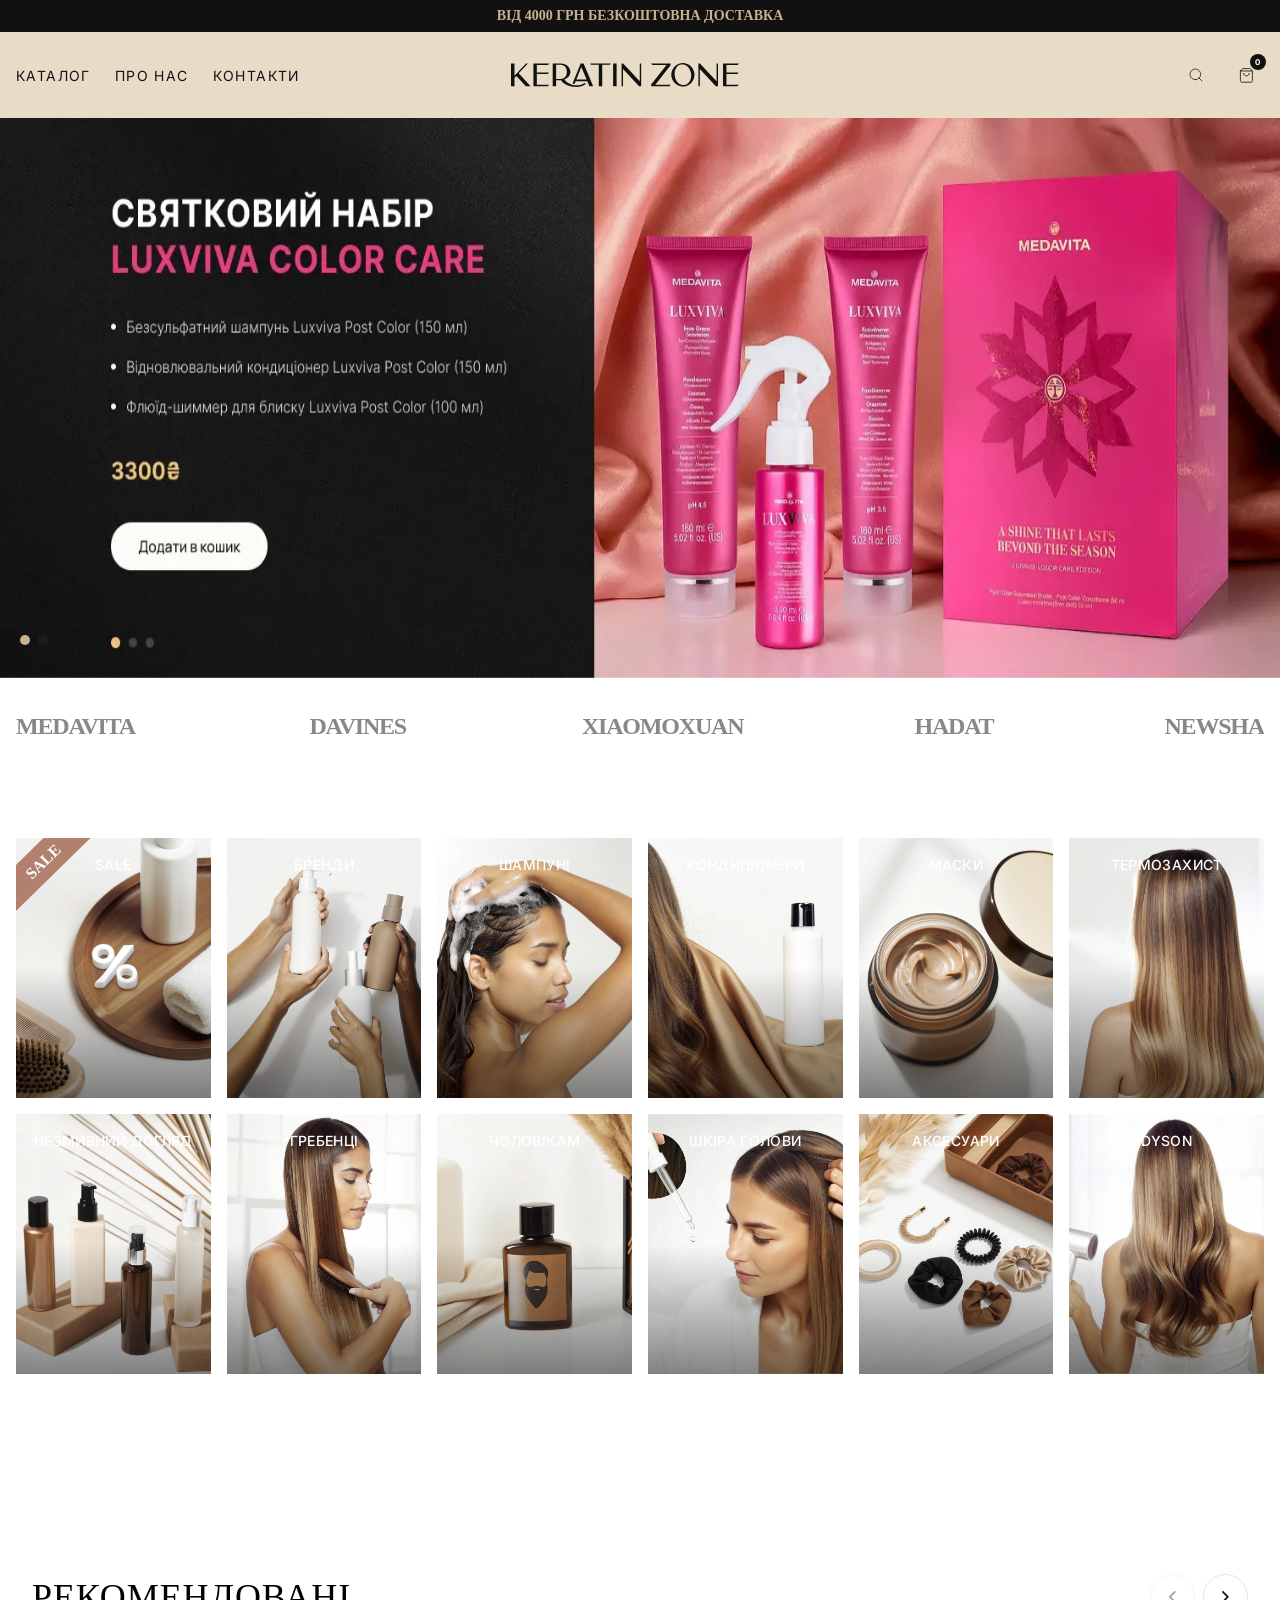
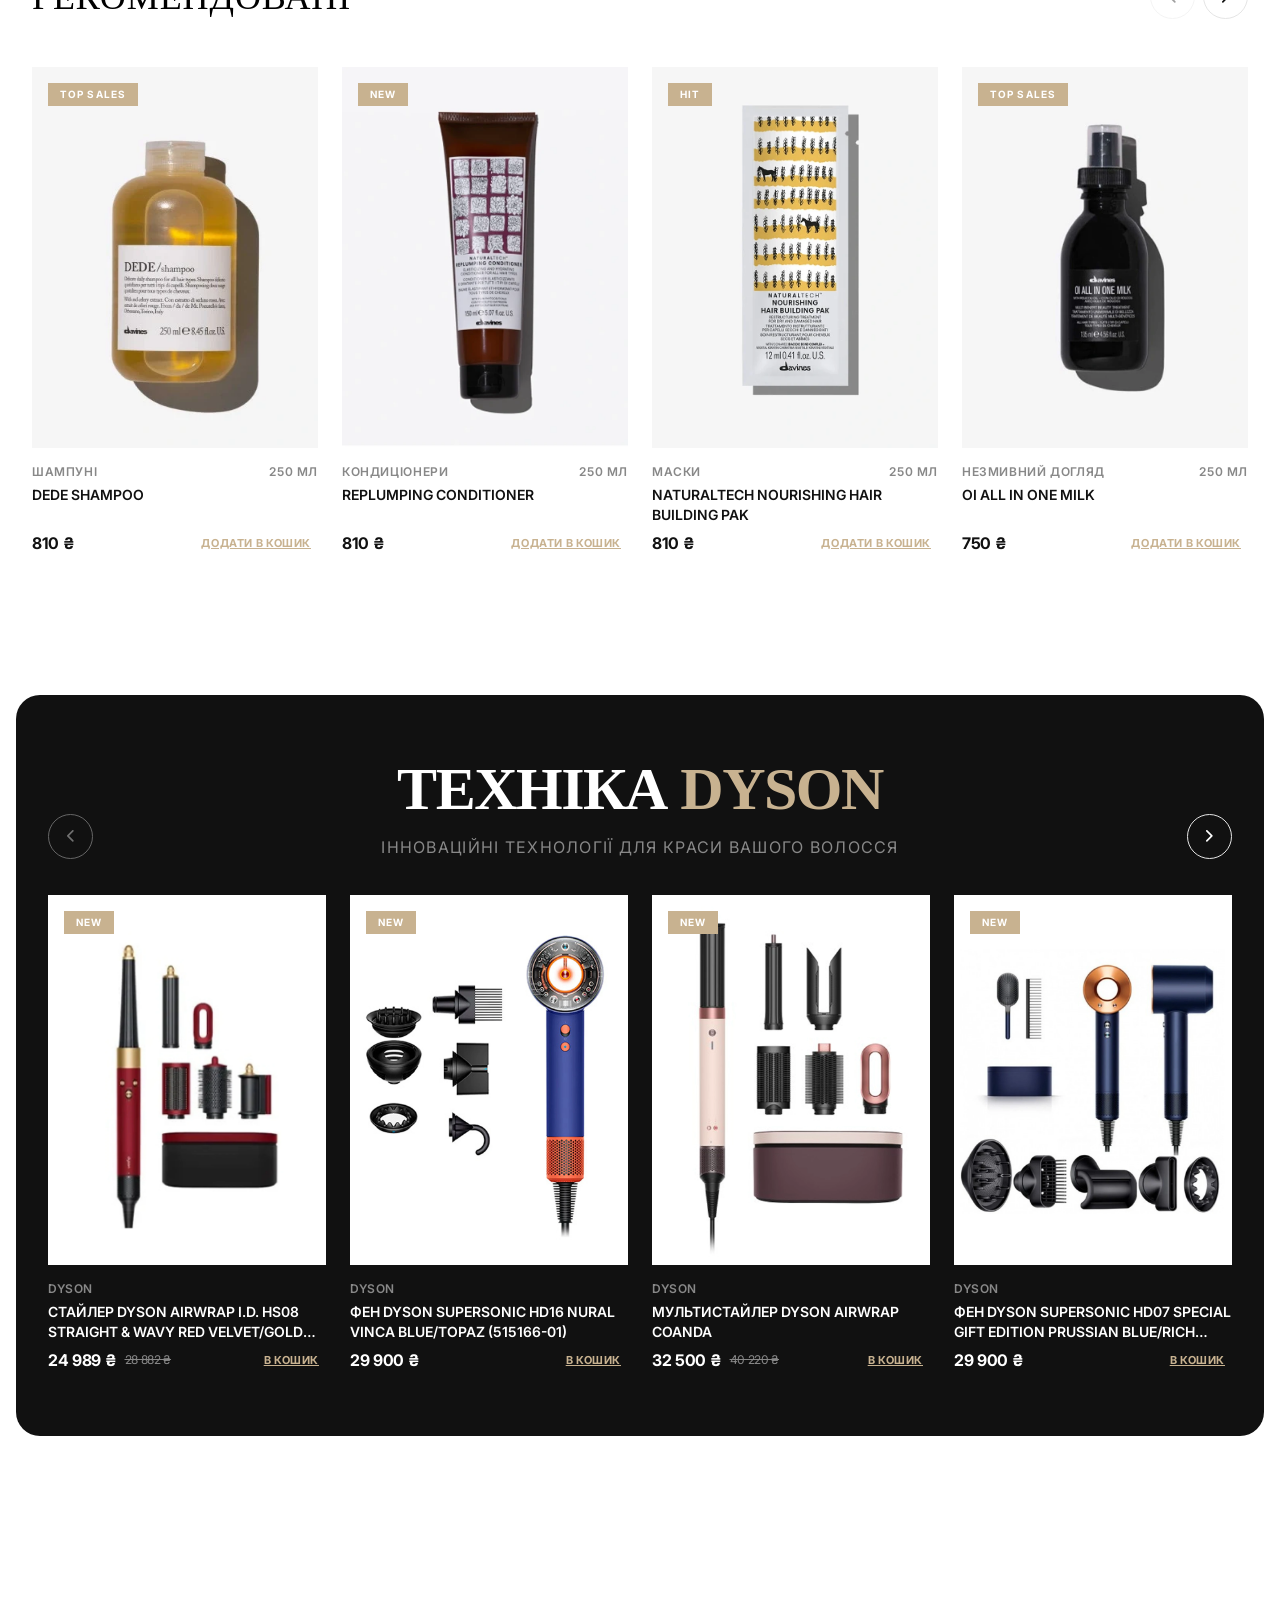
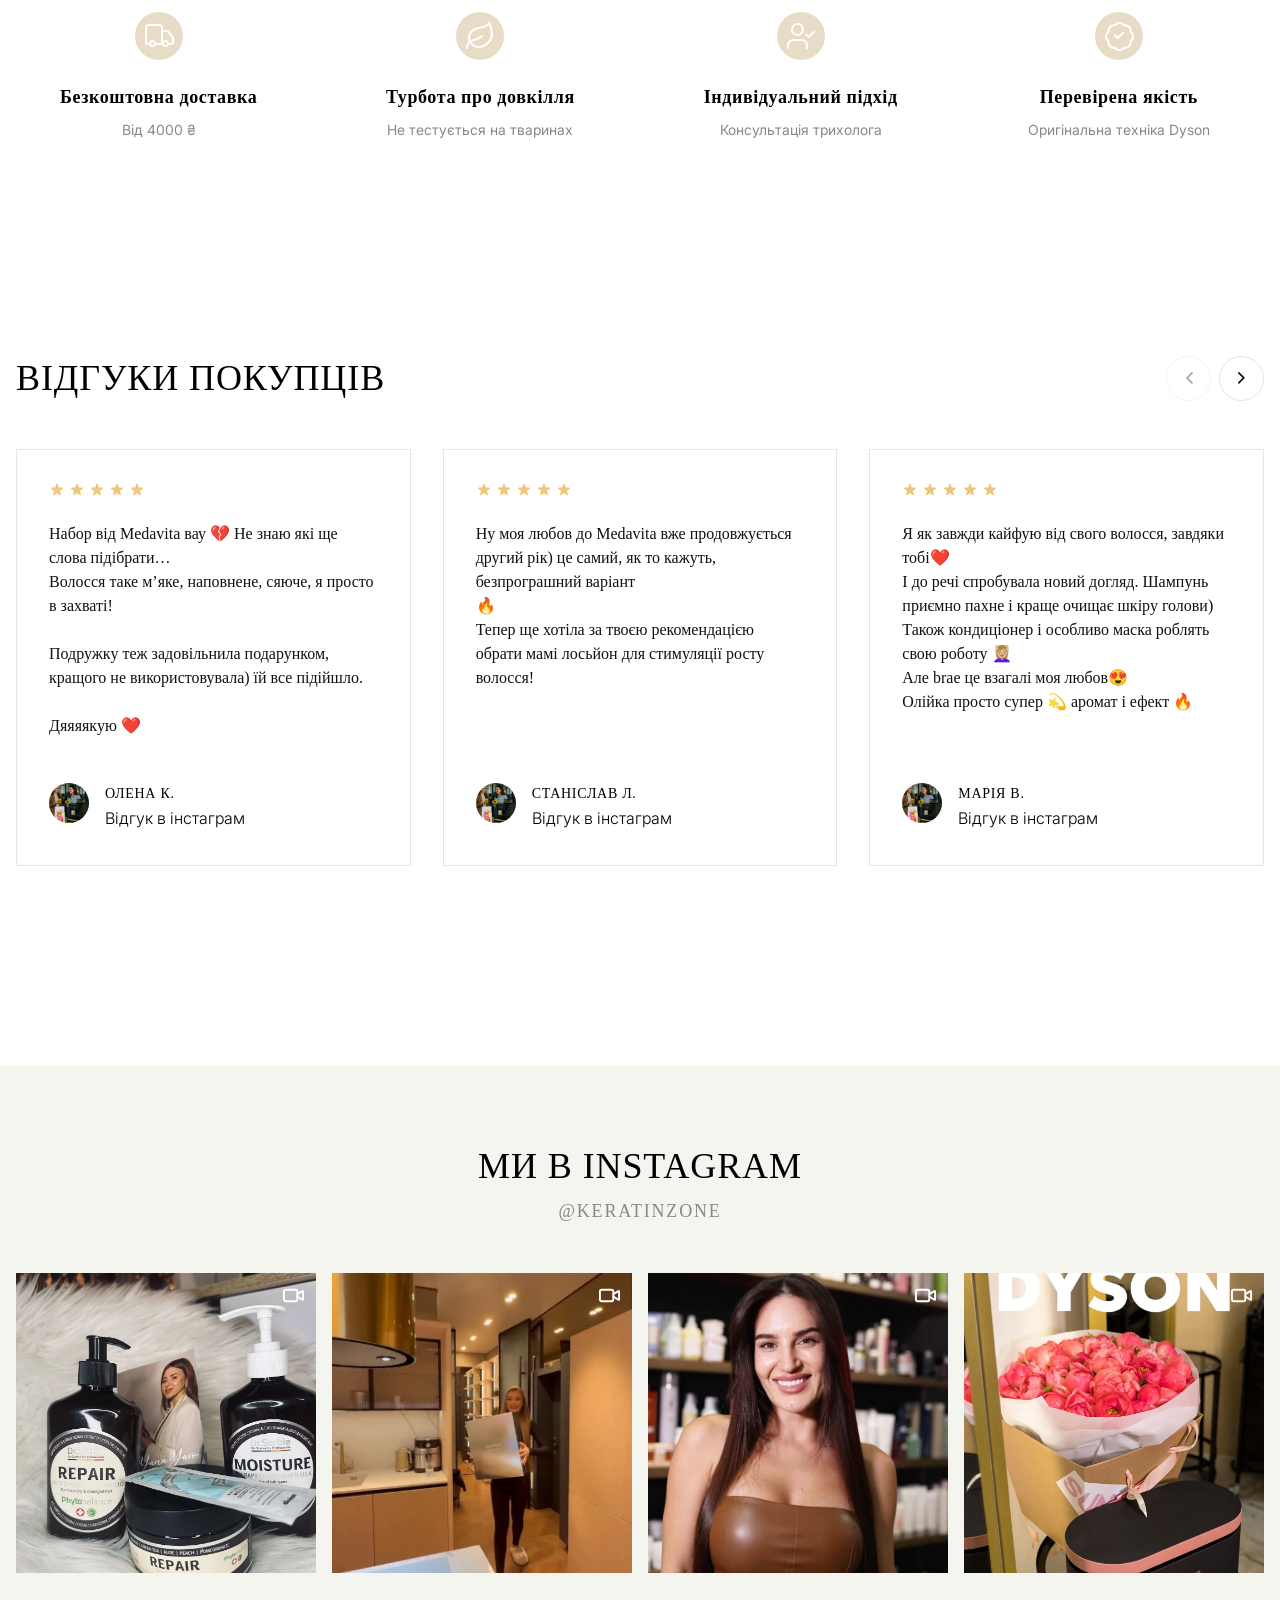
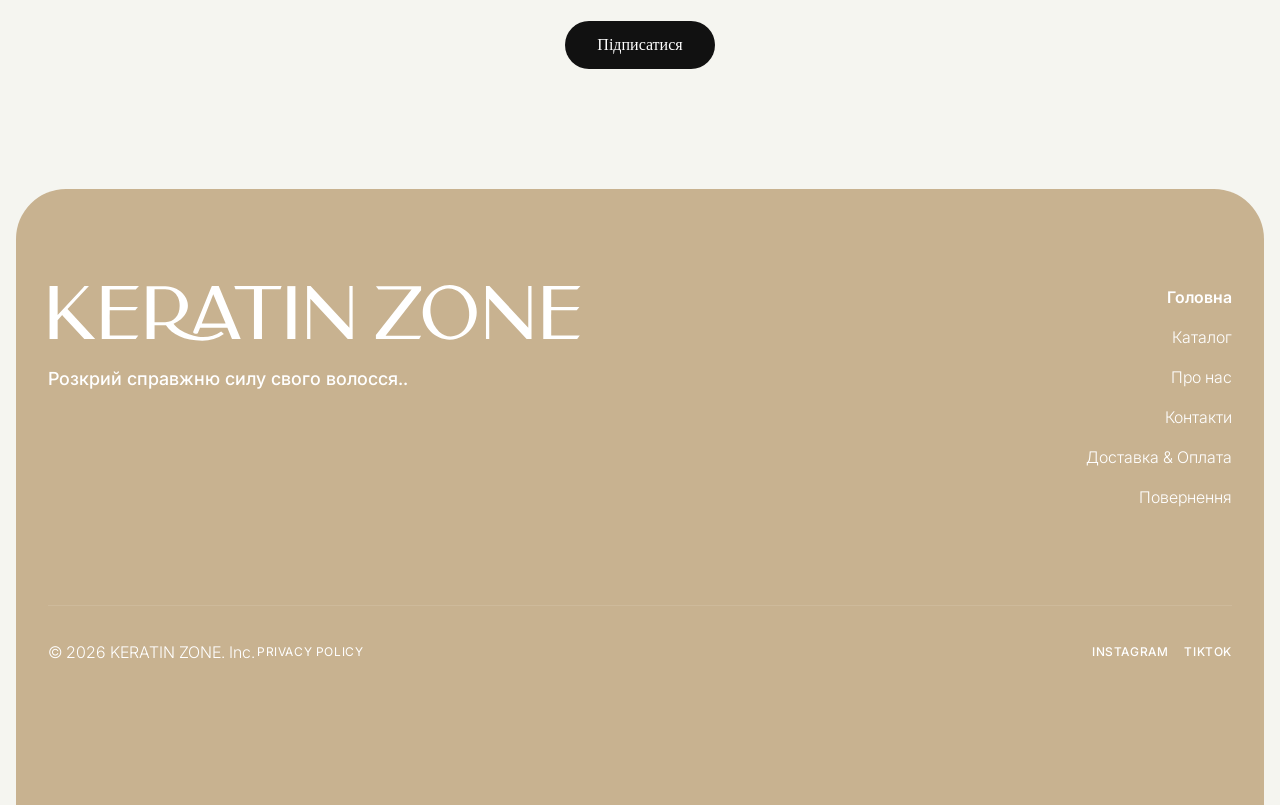
==== commit 3e783b3a: "add page checkout" ====
--- a/index.html
+++ b/index.html
@@ -4,7 +4,6 @@
     <meta charset="UTF-8">
     <meta http-equiv="X-UA-Compatible" content="IE=edge">
 		<link rel="stylesheet" href="./assets/css/swiper.css">
-		<!-- <link rel="stylesheet" href="./assets/css/lightbox.css"> -->
     <link rel="stylesheet" href="./assets/css/style.css">
     <meta name="viewport" content="width=device-width, initial-scale=1.0">
     <title>Front page</title>
@@ -57,9 +56,14 @@
 				<ul>
 					<li><a href="./page-catalog.html">Каталог</a></li>
 					<li class="active"><a href="#">%sale</a></li>
-					<li><a href="#">БРЕНДИ</a></li>
-					<li><a href="#">Про нас</a></li>
-					<li><a href="#">Контакти</a></li>
+					<li><a href="./page-brands.html">БРЕНДИ</a></li>
+					<li><a href="./page-about.html">Про нас</a></li>
+					<li><a href="./page-contact.html">Контакти</a></li>
+					<li><a href="./page-cart.html">Замовлення</a></li>
+					<li><a href="./page-delivery.html">Доставка</a></li>
+					<li><a href="./page-checkout.html">Оплата</a></li>
+					<li><a href="./single-brand.html">Один бренд</a></li>
+					<li><a href="./single-product.html">Один product</a></li>
 				</ul>
 			</nav>
 			<div class="header__cta">
@@ -102,7 +106,7 @@
 					</div>
 				</div>
 			</div>
-			<a href="#" class="basket">
+			<a href="./page-delivery.html" class="basket-btn">
 				<span>0</span>
 				<svg xmlns="http://www.w3.org/2000/svg" width="20" height="20" viewBox="0 0 20 20" fill="none">
 					<path d="M14 8C14 8.79565 13.6313 9.55871 12.9749 10.1213C12.3185 10.6839 11.4283 11 10.5 11C9.57174 11 8.6815 10.6839 8.02513 10.1213C7.36875 9.55871 7 8.79565 7 8" stroke="#111111" stroke-linecap="round" stroke-linejoin="round"/>
--- a/assets/css/style.css
+++ b/assets/css/style.css
@@ -1 +1 @@
-*,:after,:before{-webkit-box-sizing:border-box;box-sizing:border-box}ol[class],ul[class]{padding:0}blockquote,body,dd,dl,figcaption,figure,h1,h2,h3,h4,li,ol[class],p,ul[class]{-webkit-margin-before:0;-webkit-margin-after:0;-webkit-margin-start:0;-webkit-margin-end:0;margin:0;margin-block-end:0;margin-block-start:0;margin-inline-end:0;margin-inline-start:0}ol[class],ul[class]{list-style:none}ul{list-style:none;margin:0;padding:0}a:not([class]){-webkit-text-decoration-skip:ink;text-decoration-skip-ink:auto}img{display:block;max-width:100%}button,input,select,textarea{font:inherit}a{color:inherit;text-decoration:none;width:-webkit-fit-content;width:-moz-fit-content;width:fit-content}a,button{cursor:pointer}button{border:1px solid transparent}@font-face{font-family:Inter;font-weight:300;src:url(../fonts/Inter_18pt-Light.ttf)}@font-face{font-family:Inter;font-weight:400;src:url(../fonts/Inter_18pt-Regular.ttf)}@font-face{font-family:Inter;font-weight:500;src:url(../fonts/Inter_18pt-Medium.ttf)}@font-face{font-family:Inter;font-weight:600;src:url(../fonts/Inter_18pt-SemiBold.ttf)}@font-face{font-family:Inter;font-weight:700;src:url(../fonts/Inter_24pt-Bold.ttf)}@font-face{font-family:Manrope;font-weight:500;src:url(../fonts/Manrope-Medium.ttf)}@font-face{font-family:Manrope;font-weight:600;src:url(../fonts/Manrope-SemiBold.ttf)}h1{color:#111;font-family:Manrope;font-size:28px;font-style:normal;font-weight:500;letter-spacing:3.6px;line-height:42px;text-transform:uppercase}@media screen and (min-width:768px){h1{font-size:36px;line-height:40px}}h2{font-family:Manrope;font-size:24px;font-style:normal;font-weight:500;letter-spacing:.9px;line-height:36px;text-transform:uppercase}@media screen and (min-width:768px){h2{font-size:36px;line-height:40px}}html.open,html.open-filter,html.open-popup{overflow:hidden}body:has(main>.inst) footer{background-color:#f5f5f0}.container{margin:0 auto;max-width:1282px;padding:0 16px;width:100%}body{font-family:Inter;font-size:16px;font-style:normal;font-weight:300;line-height:28.8px}.logo img{height:100%;max-height:100%;max-width:100%;width:100%}.justify-title{-webkit-box-align:center;-ms-flex-align:center;-webkit-box-pack:justify;-ms-flex-pack:justify;align-items:center;display:-webkit-box;display:-ms-flexbox;display:flex;gap:10px;justify-content:space-between;margin-bottom:24px}@media screen and (min-width:1024px){.justify-title{margin-bottom:48px}}.btn{-webkit-box-align:center;-ms-flex-align:center;-webkit-box-pack:center;-ms-flex-pack:center;align-items:center;background-color:#111;border:1px solid transparent;border-radius:16777200px;color:#fff;display:-webkit-box;display:-ms-flexbox;display:flex;font-family:Manrope;font-size:16px;font-style:normal;font-weight:500;justify-content:center;line-height:24px;padding:11px 31px;text-align:center;-webkit-transition:.6s ease-out;transition:.6s ease-out}.btn:hover{color:#c8b290;text-decoration:underline}.btn:active{background-color:#c8b290;color:#111}.burger-filters{cursor:pointer;height:24px;width:24px}.overlay{background:rgba(0,0,0,.6);height:100vh;left:0;opacity:0;position:fixed;top:0;-webkit-transition:.3s linear;transition:.3s linear;visibility:hidden;width:100vw;z-index:-1;z-index:-5}.open .overlay,.open-filter .overlay{opacity:1;visibility:visible;z-index:1}.breadcrumbs{padding:24px 0;position:relative}@media screen and (min-width:768px){.breadcrumbs{padding:32px 0}}.breadcrumbs__container{-webkit-box-align:center;-ms-flex-align:center;align-items:center;display:-webkit-box;display:-ms-flexbox;display:flex;gap:8px}.breadcrumbs a{background-image:-webkit-gradient(linear,left top,left bottom,from(#111),to(#111));background-image:linear-gradient(#111,#111);background-position:0 100%;background-repeat:no-repeat;background-size:0 1px;color:#555;font-size:14px;font-style:normal;font-weight:400;line-height:21px;text-decoration:none;-webkit-transition:background-size .6s ease-out;transition:background-size .6s ease-out}.breadcrumbs a:hover{background-size:100% 1px}.accord{-webkit-box-orient:vertical;-webkit-box-direction:normal;display:-webkit-box;display:-ms-flexbox;display:flex;-ms-flex-direction:column;flex-direction:column}.accord-item{cursor:pointer;max-width:100%;-webkit-transition:all .3s linear;transition:all .3s linear;width:100%}.accord-item-top{-webkit-box-align:center;-ms-flex-align:center;align-items:center;display:-webkit-box;display:-ms-flexbox;display:flex;max-width:100%;position:relative;-webkit-transition:.3s linear;transition:.3s linear;width:100%;z-index:1}.accord-item-bottom{margin-top:-16px;max-height:0;opacity:0;overflow:hidden;padding:16px 0 0;-webkit-transition:all .3s linear;transition:all .3s linear;-webkit-transition:margin-top .3s linear,opacity .3s linear,max-height .3s linear,visibility .3s linear,padding .3s linear,-webkit-transform .3s linear;transition:margin-top .3s linear,opacity .3s linear,max-height .3s linear,visibility .3s linear,padding .3s linear,-webkit-transform .3s linear;transition:margin-top .3s linear,opacity .3s linear,transform .3s linear,max-height .3s linear,visibility .3s linear,padding .3s linear;transition:margin-top .3s linear,opacity .3s linear,transform .3s linear,max-height .3s linear,visibility .3s linear,padding .3s linear,-webkit-transform .3s linear;visibility:hidden;will-change:opacity,max-height,visibility;will-change:opacity,max-height}.icon-wrapper{margin-left:auto;position:relative}.accord-item.active .accord-item-bottom{margin-top:-16px;max-height:5000px;opacity:0;opacity:1;overflow:visible;padding:32px 0 0;-webkit-transition:margin-top .3s linear,opacity .3s linear,max-height .3s linear,visibility .3s linear,padding .3s linear,-webkit-transform .3s linear;transition:margin-top .3s linear,opacity .3s linear,max-height .3s linear,visibility .3s linear,padding .3s linear,-webkit-transform .3s linear;transition:margin-top .3s linear,opacity .3s linear,transform .3s linear,max-height .3s linear,visibility .3s linear,padding .3s linear;transition:margin-top .3s linear,opacity .3s linear,transform .3s linear,max-height .3s linear,visibility .3s linear,padding .3s linear,-webkit-transform .3s linear;visibility:visible}.filters-icon-wrapper{-webkit-transition:.6s ease-out;transition:.6s ease-out}.catalog__filters__item.active .filters-icon-wrapper{-webkit-transform:rotate(180deg);-ms-transform:rotate(180deg);transform:rotate(180deg)}.pagination{gap:24px}.pagination,.pagination-wrap{-webkit-box-align:center;-ms-flex-align:center;-webkit-box-pack:center;-ms-flex-pack:center;align-items:center;display:-webkit-box;display:-ms-flexbox;display:flex;justify-content:center}.pagination-wrap{gap:4px}.pagination-wrap span{border:1px solid transparent;border-radius:8px;cursor:pointer;display:inline-block;font-size:14px;font-style:normal;font-weight:500;letter-spacing:-.15px;line-height:20px;padding:8px 15px}.pagination-wrap span.current{border-color:#c8b290}.pagination-arrow{-webkit-box-align:center;-ms-flex-align:center;-webkit-box-pack:center;-ms-flex-pack:center;align-items:center;display:-webkit-box;display:-ms-flexbox;display:flex;font-size:14px;font-style:normal;font-weight:500;gap:4px;justify-content:center;letter-spacing:-.15px;line-height:20px}.pagination-arrow svg{height:16px;width:16px}.pagination-arrow.disable{opacity:.1}.header{background-color:#e8dcc6}.header__promo{background-color:#111;color:#c8b290;font-family:Manrope;font-size:14px;font-style:normal;font-weight:600;line-height:32px;text-transform:uppercase}.header__promo__wrap{-webkit-box-align:center;-ms-flex-align:center;-webkit-box-pack:center;-ms-flex-pack:center;align-items:center;justify-content:center}.header .burger,.header__promo__wrap{display:-webkit-box;display:-ms-flexbox;display:flex}.header .burger{cursor:pointer;height:24px;padding:6px 4px;position:relative;width:24px}.header .burger span{background-color:#111;border-radius:500px;height:2px;left:4px;position:absolute;-webkit-transition:.3s linear;transition:.3s linear;width:16px}.header .burger span:first-of-type{top:6px}.header .burger span:nth-of-type(2){top:50%;-webkit-transform:translateY(-50%);-ms-transform:translateY(-50%);transform:translateY(-50%)}.header .burger span:last-of-type{bottom:6px}.open .header .burger span:first-of-type{-webkit-transform:translate(1px,6px) rotate(45deg);-ms-transform:translate(1px,6px) rotate(45deg);transform:translate(1px,6px) rotate(45deg)}.open .header .burger span:nth-of-type(2){opacity:0}.open .header .burger span:last-of-type{-webkit-transform:translate(1px,-4px) rotate(-45deg);-ms-transform:translate(1px,-4px) rotate(-45deg);transform:translate(1px,-4px) rotate(-45deg)}@media screen and (min-width:1024px){.header .burger,.header .header__nav__mobile{display:none}}.header__container{-webkit-box-align:center;-ms-flex-align:center;-webkit-box-pack:justify;-ms-flex-pack:justify;align-items:center;display:-webkit-box;display:-ms-flexbox;display:flex;gap:20px;justify-content:space-between;padding:22px 0;position:relative}.header .logo{display:-webkit-inline-box;display:-ms-inline-flexbox;display:inline-flex;height:100%;max-height:36px;max-width:180px}@media screen and (min-width:1024px){.header .logo{margin:0 auto;max-width:228px;-webkit-transform:translateX(-50%);-ms-transform:translateX(-50%);transform:translateX(-50%)}}@media screen and (max-width:1023.9px){.header__nav{display:none}}.header__nav ul{-webkit-box-align:center;-ms-flex-align:center;align-items:center;display:-webkit-box;display:-ms-flexbox;display:flex;gap:24px}.header__nav ul li{color:#111;font-size:14px;font-style:normal;font-weight:400;letter-spacing:1.4px;line-height:21px;text-transform:uppercase}.header__nav ul li a{position:relative;-webkit-transition:.3s linear;transition:.3s linear;width:-webkit-fit-content;width:-moz-fit-content;width:fit-content}.header__nav ul li a:hover:after{width:100%}.header__nav ul li a:after{background-color:#111;bottom:0;content:"";height:1px;left:50%;position:absolute;-webkit-transform:translate(-50%);-ms-transform:translate(-50%);transform:translate(-50%);-webkit-transition:.3s linear;transition:.3s linear;width:0}.header__nav__mobile{height:100vh;left:-100%;position:fixed;top:0;-webkit-transition:.3s linear;transition:.3s linear;width:316px;z-index:10}.open .header__nav__mobile{left:0}.header__nav__mobile__wrap{-webkit-box-orient:vertical;-webkit-box-direction:normal;background-color:#fff;display:-webkit-box;display:-ms-flexbox;display:flex;-ms-flex-direction:column;flex-direction:column;gap:48px;height:100%;height:100vh;overflow:hidden;overflow-y:auto;padding:27px 16px 16px;position:relative;z-index:10}.header__nav__mobile__logo{-webkit-box-align:center;-ms-flex-align:center;-webkit-box-pack:justify;-ms-flex-pack:justify;align-items:center;justify-content:space-between}.header__nav__mobile ul,.header__nav__mobile__logo{display:-webkit-box;display:-ms-flexbox;display:flex}.header__nav__mobile ul{-webkit-box-orient:vertical;-webkit-box-direction:normal;-ms-flex-direction:column;flex-direction:column;gap:24px}.header__nav__mobile ul li{color:#111;font-size:16px;font-style:normal;font-weight:400;letter-spacing:1.4px;line-height:21px;text-transform:uppercase}.header__nav__mobile ul li.active{color:#c8b290;font-weight:500}.header__nav__mobile .header__cta{-webkit-box-orient:vertical;-webkit-box-direction:normal;display:-webkit-box;display:-ms-flexbox;display:flex;-ms-flex-direction:column;flex-direction:column;margin-top:auto}.header__nav__mobile .header__cta div,.header__nav__mobile .header__cta span{color:#888;font-family:Manrope;font-size:10px;font-style:normal;font-weight:500;letter-spacing:.7px;line-height:20px}.header__nav__mobile .header__cta span{text-transform:uppercase}.header__nav__mobile .header__cta a{font-size:14px;font-style:normal;font-weight:500;line-height:36px}.header__btn{-webkit-box-align:center;-ms-flex-align:center;-webkit-box-pack:center;-ms-flex-pack:center;align-items:center;display:-webkit-box;display:-ms-flexbox;display:flex;gap:14px;justify-content:center}.header__btn,.search{-webkit-transition:.3s linear;transition:.3s linear}.search{background-color:#fff;height:auto;left:0;opacity:0;padding:18px 0;position:fixed;top:30px;visibility:hidden;width:100%;will-change:opacity,visibility;z-index:-1}.search input[type=search]::-webkit-search-cancel-button{-webkit-appearance:none;display:none}.search input[type=search]::-webkit-search-decoration{-webkit-appearance:none}.search.search-active{opacity:1;visibility:visible;z-index:5}.search__container{-webkit-box-orient:horizontal;-webkit-box-direction:normal;-webkit-box-pack:end;-ms-flex-pack:end;-webkit-box-align:center;-ms-flex-align:center;align-items:center;display:-webkit-box;display:-ms-flexbox;display:flex;-ms-flex-direction:row;flex-direction:row;justify-content:flex-end;margin:0 0 0 auto;max-width:1176px;padding-right:50px}.search form{max-width:1082px;width:100%}.search-btn{-webkit-box-align:center;-ms-flex-align:center;-webkit-box-pack:center;-ms-flex-pack:center;align-items:center;aspect-ratio:1;background-color:transparent;border:0;cursor:pointer;display:-webkit-box;display:-ms-flexbox;display:flex;height:100%;justify-content:center;max-height:36px;max-width:36px;padding:10px;-webkit-transition:.6s ease-out;transition:.6s ease-out;width:100%}.search-btn:hover svg{-webkit-transform:scale(1.27);-ms-transform:scale(1.27);transform:scale(1.27)}.search-btn svg{-webkit-transition:.6s ease-out;transition:.6s ease-out}.input__search{position:relative}.input__search-input{border:none;border-bottom:.615px solid #111;color:#111;font-size:14px;font-style:normal;font-weight:500;letter-spacing:-.439px;line-height:normal;outline:none;padding:12px 0 11px;-webkit-transition:.3s linear;transition:.3s linear;width:100%;will-change:width}@media screen and (min-width:1024px){.input__search-input{font-size:18px}}.input__search-input::-webkit-input-placeholder{color:#ccc;font-size:14px;font-style:normal;font-weight:500;letter-spacing:-.439px;line-height:normal;opacity:1;padding:10px 0}.input__search-input::-moz-placeholder{color:#ccc;font-size:14px;font-style:normal;font-weight:500;letter-spacing:-.439px;line-height:normal;opacity:1;padding:10px 0}.input__search-input:-ms-input-placeholder{color:#ccc;font-size:14px;font-style:normal;font-weight:500;letter-spacing:-.439px;line-height:normal;opacity:1;padding:10px 0}.input__search-input::-ms-input-placeholder{color:#ccc;font-size:14px;font-style:normal;font-weight:500;letter-spacing:-.439px;line-height:normal;opacity:1;padding:10px 0}.input__search-input::placeholder{color:#ccc;font-size:14px;font-style:normal;font-weight:500;letter-spacing:-.439px;line-height:normal;opacity:1;padding:10px 0}@media screen and (min-width:1024px){.input__search-input::-webkit-input-placeholder{font-size:18px}.input__search-input::-moz-placeholder{font-size:18px}.input__search-input:-ms-input-placeholder{font-size:18px}.input__search-input::-ms-input-placeholder{font-size:18px}.input__search-input::placeholder{font-size:18px}}.search-results{left:0;max-height:0;max-width:100%;opacity:0;position:absolute;top:0;visibility:hidden;width:100%}.basket{-webkit-box-align:center;-ms-flex-align:center;-webkit-box-pack:center;-ms-flex-pack:center;align-items:center;aspect-ratio:1;background-color:transparent;border:0;cursor:pointer;display:-webkit-box;display:-ms-flexbox;display:flex;height:100%;justify-content:center;max-height:36px;max-width:36px;padding:10px;position:relative;-webkit-transition:.6s ease-out;transition:.6s ease-out;width:100%;z-index:6}.basket.search-active{opacity:.5}.basket:hover svg{-webkit-transform:scale(1.27);-ms-transform:scale(1.27);transform:scale(1.27)}.basket span{-webkit-box-align:center;-ms-flex-align:center;-webkit-box-pack:center;-ms-flex-pack:center;align-items:center;background-color:#111;border-radius:50%;color:#fff;display:-webkit-inline-box;display:-ms-inline-flexbox;display:inline-flex;font-family:Inter;font-size:8px;font-style:normal;font-weight:700;height:16px;justify-content:center;letter-spacing:.206px;line-height:12px;position:absolute;right:-2px;text-align:center;top:-1px;width:16px;z-index:1}.basket svg{position:relative;-webkit-transition:.6s ease-out;transition:.6s ease-out;z-index:2}@media screen and (min-width:1240px){.footer{padding:0 16px}}.footer__wrap{background-color:#c8b290;border-radius:50px 50px 0 0}.footer__container{color:#fff;padding:64px 0}@media screen and (min-width:1024px){.footer__container{padding:96px 16px}}.footer__wrapper{-webkit-box-orient:vertical;-webkit-box-direction:normal;display:-webkit-box;display:-ms-flexbox;display:flex;-ms-flex-direction:column;flex-direction:column;gap:38px;margin-bottom:56px}@media screen and (min-width:768px){.footer__wrapper{-webkit-box-orient:horizontal;-webkit-box-direction:normal;-webkit-box-pack:justify;-ms-flex-pack:justify;-ms-flex-direction:row;flex-direction:row;justify-content:space-between;margin-bottom:96px}}.footer__left{-webkit-box-orient:vertical;-webkit-box-direction:normal;display:-webkit-box;display:-ms-flexbox;display:flex;-ms-flex-direction:column;flex-direction:column;gap:18px;max-width:534px;width:100%}@media screen and (min-width:768px){.footer__left{gap:24px}}.footer__left .logo{height:100%;max-height:56px;width:100%}@media screen and (max-width:767.9px){.footer__left .logo{max-width:279px}}.footer__left div{font-size:14px;font-style:normal;font-weight:500;line-height:27px}@media screen and (min-width:768px){.footer__left div{font-size:18px;line-height:28px}}.footer__right nav ul{-webkit-box-orient:vertical;-webkit-box-direction:normal;display:-webkit-box;display:-ms-flexbox;display:flex;-ms-flex-direction:column;flex-direction:column;gap:16px}.footer__right nav ul li{font-size:16px;font-style:normal;font-weight:300;line-height:24px;text-align:left}@media screen and (min-width:768px){.footer__right nav ul li{text-align:right}}.footer__right nav ul li.current-menu-item{font-weight:600}.footer__bottom{-webkit-box-align:center;-ms-flex-align:center;-webkit-box-pack:justify;-ms-flex-pack:justify;align-items:center;border-top:.615px solid hsla(0,0%,100%,.1);display:-webkit-box;display:-ms-flexbox;display:flex;-ms-flex-wrap:wrap;flex-wrap:wrap;gap:20px;justify-content:space-between;padding:32px 0}@media screen and (min-width:768px){.footer__bottom{padding:32px 0 42px}}@media screen and (max-width:767.9px){.footer__bottom{-webkit-box-orient:vertical;-webkit-box-direction:normal;-webkit-box-align:center;-ms-flex-align:center;align-items:center;-ms-flex-direction:column;flex-direction:column}}.footer__bottom ul{display:-webkit-box;display:-ms-flexbox;display:flex;-ms-flex-wrap:wrap;flex-wrap:wrap;gap:16px;max-width:-webkit-max-content;max-width:-moz-max-content;max-width:max-content;width:100%}.footer__bottom ul li{font-size:12px;font-style:normal;font-weight:400;letter-spacing:.6px;line-height:16px;text-transform:uppercase;width:-webkit-fit-content;width:-moz-fit-content;width:fit-content}.footer__bottom__left{-webkit-box-align:center;-ms-flex-align:center;align-items:center;display:-webkit-box;display:-ms-flexbox;display:flex;gap:2px}@media screen and (max-width:767.9px){.footer__bottom__left{-webkit-box-orient:vertical;-webkit-box-direction:normal;-webkit-box-align:center;-ms-flex-align:center;align-items:center;-ms-flex-direction:column;flex-direction:column}}.footer__bottom__left ul li{width:100%}.footer__bottom__right ul li{font-weight:500}.cat{margin-bottom:165px;padding-top:40px}@media screen and (min-width:1024px){.cat{margin-bottom:200px;padding-top:64px}}.cat__items{-ms-grid-columns:1fr 16px 1fr;display:-ms-grid;display:grid;gap:16px;grid-template-columns:repeat(2,1fr)}@media screen and (min-width:1240px){.cat__items{-ms-grid-columns:(1fr)[6];grid-template-columns:repeat(6,1fr)}}@media screen and (min-width:1024px) and (max-width:1239.9px){.cat__items{-ms-grid-columns:(1fr)[4];grid-template-columns:repeat(4,1fr)}}.cat__item{-webkit-box-flex:1;-ms-flex-positive:1;-webkit-box-orient:vertical;-webkit-box-direction:normal;display:-webkit-box;display:-ms-flexbox;display:flex;-ms-flex-direction:column;flex-direction:column;flex-grow:1;height:260px;overflow:hidden;padding:16px;position:relative;text-align:left;width:100%}@media screen and (min-width:1240px){.cat__item{text-align:center}}.cat__item:hover h3{background-size:100% 1px}.cat__item img{bottom:0;height:100%;left:0;-o-object-fit:cover;object-fit:cover;position:absolute;right:0;top:0;width:100%;z-index:1}.cat__item:before{background:-webkit-gradient(linear,left bottom,left top,from(rgba(0,0,0,.6)),color-stop(50%,rgba(0,0,0,0)),to(rgba(0,0,0,0)));background:linear-gradient(0deg,rgba(0,0,0,.6),rgba(0,0,0,0) 50%,rgba(0,0,0,0));bottom:0;content:"";left:0;opacity:.8;position:absolute;right:0;top:0;z-index:2}.cat__item h3{background-image:-webkit-gradient(linear,left top,left bottom,from(#fff),to(#fff));background-image:linear-gradient(#fff,#fff);background-position:0 100%;background-repeat:no-repeat;background-size:0 1px;color:#fff;font-size:14px;font-style:normal;font-weight:500;letter-spacing:.35px;line-height:21px;position:relative;text-decoration:none;text-transform:uppercase;-webkit-transition:background-size .6s ease-out;transition:background-size .6s ease-out;width:-webkit-fit-content;width:-moz-fit-content;width:fit-content;z-index:3}@media screen and (min-width:1024px){.cat__item h3{margin:auto auto 0}}.cat__item-sale{background-color:#b2806f;color:#fff;font-family:Manrope;font-weight:700;left:0;left:-28px;line-height:20px;max-width:110px;padding:7px 0 6px;position:absolute;text-transform:uppercase;top:0;top:7px;-webkit-transform:rotate(-44.461deg);-ms-transform:rotate(-44.461deg);transform:rotate(-44.461deg);width:100%;z-index:2}.cards__item{-webkit-box-orient:vertical;-webkit-box-direction:normal;display:-webkit-box;display:-ms-flexbox;display:flex;-ms-flex-direction:column;flex-direction:column;gap:16px;height:auto}.cards__item__top{position:relative}.cards__item__top:hover button{opacity:1}.cards__item__top:hover img{-webkit-transform:scale(1.1);-ms-transform:scale(1.1);transform:scale(1.1)}.cards__item__top a{aspect-ratio:3/4;background-color:#f6f6f6;display:-webkit-box;display:-ms-flexbox;display:flex;height:100%;max-height:100%;max-width:100%;overflow:hidden;position:relative;width:100%;z-index:0}.cards__item__top a img{height:100%;-o-object-fit:cover;object-fit:cover;-webkit-transition:.6s ease-out;transition:.6s ease-out;width:100%}.cards__item__top span{background-color:#c8b290;color:#fff;font-size:10px;font-style:normal;font-weight:700;left:16px;letter-spacing:1.117px;line-height:15px;padding:4px 12px;position:absolute;text-transform:uppercase;top:16px;width:-webkit-fit-content;width:-moz-fit-content;width:fit-content;z-index:1}.cards__item__top button{-webkit-box-align:center;-ms-flex-align:center;-webkit-box-pack:center;-ms-flex-pack:center;align-items:center;aspect-ratio:1;background-color:transparent;border:1px solid #111;border-radius:50%;bottom:12px;-webkit-box-shadow:0 2px 4px -2px rgba(0,0,0,.1);box-shadow:0 2px 4px -2px rgba(0,0,0,.1);display:-webkit-box;display:-ms-flexbox;display:flex;justify-content:center;max-height:40px;max-width:40px;opacity:0;outline:none;padding:12px;position:absolute;right:12px;-webkit-transition:.6s ease-out;transition:.6s ease-out}.cards__item__top button:hover{border-color:#c8b290}.cards__item__top button:hover svg path{stroke:#c8b290}.cards__item__top button svg path{-webkit-transition:.6s ease-out;transition:.6s ease-out}.cards__item__bottom{-webkit-box-orient:vertical;-webkit-box-direction:normal;-webkit-box-flex:1;-ms-flex-positive:1;-ms-flex-direction:column;flex-direction:column;flex-grow:1;gap:6px;height:100%}.cards__item__bottom,.cards__item__bottom-cat{display:-webkit-box;display:-ms-flexbox;display:flex}.cards__item__bottom-cat{-webkit-box-align:center;-ms-flex-align:center;-webkit-box-pack:justify;-ms-flex-pack:justify;align-items:center;color:#888;font-size:10px;font-style:normal;font-weight:600;justify-content:space-between;letter-spacing:.617px;line-height:15px;text-transform:uppercase}@media screen and (min-width:1024px){.cards__item__bottom-cat{font-size:12px}}.cards__item__bottom a{-webkit-line-clamp:2;-webkit-box-orient:vertical;color:#111;display:-webkit-box;font-size:12px;font-weight:600;line-height:19.25px;overflow:hidden;position:relative;text-decoration:none;text-transform:uppercase}.cards__item__bottom a:hover{text-decoration:underline}@media screen and (min-width:1024px){.cards__item__bottom a{font-size:14px}}.cards__item__bottom-price{-webkit-box-align:center;-ms-flex-align:center;-webkit-box-pack:justify;-ms-flex-pack:justify;align-items:center;display:-webkit-box;display:-ms-flexbox;display:flex;gap:8px;justify-content:space-between;margin-top:auto}.cards__item__bottom-price span{color:#111;font-size:14px;font-style:normal;font-weight:700;letter-spacing:-.312px;line-height:24px}@media screen and (min-width:1024px){.cards__item__bottom-price span{font-size:16px}}.cards__item__bottom-price span.cards__item__sale{color:#888;font-size:12px;font-style:normal;font-weight:400;line-height:24px;text-decoration-line:line-through}.cards__item__bottom-price button{background-color:transparent;color:#c8b290;font-size:10px;font-style:normal;font-weight:700;letter-spacing:.614px;line-height:16.5px;margin-left:auto;text-align:center;text-decoration:underline;text-transform:uppercase}@media screen and (min-width:1024px){.cards__item__bottom-price button{font-size:11px}}.slider__arrows{gap:8px}.slider__arrow,.slider__arrows{-webkit-box-align:center;-ms-flex-align:center;-webkit-box-pack:center;-ms-flex-pack:center;align-items:center;display:-webkit-box;display:-ms-flexbox;display:flex;justify-content:center}.slider__arrow{aspect-ratio:1;border:.615px solid #e5e5e5;border-radius:100px;cursor:pointer;height:100%;max-height:45px;max-width:45px;min-width:45px;-webkit-transition:.6s ease-out;transition:.6s ease-out;width:100%}.slider__arrow.swiper-button-lock{display:none}.slider__arrow.swiper-button-disabled{cursor:not-allowed;opacity:.4}.slider__arrow:hover{border-color:#111}.slider__arrow:active{background-color:#111;border-color:#fff}.slider__arrow:active svg path{stroke:#fff}.recommend{margin-bottom:110px}@media screen and (min-width:1240px){.recommend{margin-bottom:140px}}@media screen and (min-width:1025px) and (max-width:1440px){.recommend__container{padding:0 16px}}.animation{padding:32px 0}.animation .marquee__wrap span{color:#888;font-family:Manrope;font-size:18px;font-style:normal;font-weight:700;letter-spacing:-1.2px;line-height:32px;text-transform:uppercase}@media screen and (min-width:768px){.animation .marquee__wrap span{font-size:24px}}.marquee{overflow:hidden;position:relative;z-index:0}@media screen and (max-width:767.9px){.marquee{margin-left:-16px;margin-right:-16px}}.marquee__wrap{-webkit-box-align:center;-ms-flex-align:center;align-items:center;-webkit-animation:marqueeLine var(--_animation-duration,40s) var(--_animation-direction,normal) linear infinite;animation:marqueeLine var(--_animation-duration,40s) var(--_animation-direction,normal) linear infinite;display:-webkit-box;display:-ms-flexbox;display:flex;gap:60px;-webkit-transition:.3s linear;transition:.3s linear;width:-webkit-max-content;width:-moz-max-content;width:max-content}@media screen and (min-width:768px){.marquee__wrap{-webkit-box-pack:justify;-ms-flex-pack:justify;-webkit-animation:none;animation:none;justify-content:space-between;width:100%}}.marquee span{-webkit-box-align:center;-ms-flex-align:center;-webkit-box-pack:center;-ms-flex-pack:center;align-items:center;display:-webkit-inline-box;display:-ms-inline-flexbox;display:inline-flex;justify-content:center}@-webkit-keyframes marqueeLine{to{-webkit-transform:translate(calc(-50% - 30px));transform:translate(calc(-50% - 30px))}}@keyframes marqueeLine{to{-webkit-transform:translate(calc(-50% - 30px));transform:translate(calc(-50% - 30px))}}@-webkit-keyframes marqueeLineMob{to{-webkit-transform:translate(calc(-50% - 30px));transform:translate(calc(-50% - 30px))}}@keyframes marqueeLineMob{to{-webkit-transform:translate(calc(-50% - 30px));transform:translate(calc(-50% - 30px))}}.hero{position:relative}.hero__overlay{inset:0;pointer-events:none;position:absolute;z-index:2}.hero__overlay .container{-webkit-box-orient:vertical;-webkit-box-direction:normal;display:-webkit-box;display:-ms-flexbox;display:flex;-ms-flex-direction:column;flex-direction:column;height:100%;padding-bottom:24px}.hero__pagination{margin-top:auto;pointer-events:auto;z-index:5}.hero__pagination .swiper-pagination-bullet{background-color:hsla(0,0%,100%,.2);border-radius:100px;height:10px;width:10px}.hero__pagination .swiper-pagination-bullet.swiper-pagination-bullet-active{background-color:#c8b290;-webkit-transform:scale(1.001);-ms-transform:scale(1.001);transform:scale(1.001)}@media screen and (max-width:1023.9px){.hero__slide-desktop{display:none}}@media screen and (min-width:1024px){.hero__slide-mob{display:none}}.hero__slide img{aspect-ratio:3/5;height:100%;max-height:560px;width:100%}@media screen and (min-width:1240px){.hero__slide img{aspect-ratio:3/8}}@media screen and (min-width:1024px) and (max-width:1239.9px){.hero__slide img{aspect-ratio:8/3}}.tech{background-color:#111;border-radius:24px;margin-bottom:80px;padding:64px 0}@media screen and (min-width:1024px){.tech{margin:0 auto 160px;width:calc(100% - 32px)}}@media screen and (min-width:1240px){.tech{padding:64px 16px}}@media screen and (min-width:1025px){.tech .container{padding:0 16px}}.tech__title{-webkit-box-align:center;-ms-flex-align:center;-webkit-box-pack:center;-ms-flex-pack:center;-webkit-box-orient:vertical;-webkit-box-direction:normal;align-items:center;display:-webkit-box;display:-ms-flexbox;display:flex;-ms-flex-direction:column;flex-direction:column;gap:16px;justify-content:center;margin-bottom:32px;position:relative;text-align:center}@media screen and (min-width:768px){.tech__title{margin-bottom:36px}}.tech__title h2{color:#fff;font-size:36px;font-style:normal;font-weight:700;letter-spacing:-1.5px;line-height:54px;text-transform:uppercase}@media screen and (min-width:1025px){.tech__title h2{font-size:60px;line-height:60px}}.tech__title h2 span{color:#c8b290}.tech__title p{color:#888;font-size:14px;font-style:normal;font-weight:400;letter-spacing:1.3px;line-height:21px;text-transform:uppercase;width:calc(100% - 60px)}@media screen and (min-width:768px){.tech__title p{font-size:16px;letter-spacing:1.288px;line-height:24px;width:100%}}.tech__slide .cards__item__bottom a,.tech__slide .cards__item__bottom-price span:not([class]){color:#fff}.tech-button-next,.tech-button-prev{bottom:0;position:absolute}@media screen and (max-width:767.9px){.tech-button-next,.tech-button-prev{display:none}}.tech-button-next svg path,.tech-button-prev svg path{stroke:#fff}.tech-button-next:hover,.tech-button-prev:hover{border-color:#c8b290}.tech-button-next:hover svg path,.tech-button-prev:hover svg path{stroke:#c8b290}.tech-button-next:active,.tech-button-prev:active{background-color:#c8b290;border-color:#c8b290}.tech-button-next:active svg path,.tech-button-prev:active svg path{stroke:#111}.tech-button-prev{left:0}.tech-button-next{right:0}.advantages{margin-bottom:200px}.advantages__items{-ms-grid-columns:1fr 16px 1fr;display:-ms-grid;display:grid;gap:16px;grid-template-columns:repeat(2,1fr)}@media screen and (min-width:1024px){.advantages__items{-webkit-box-align:center;-ms-flex-align:center;-ms-flex-pack:distribute;align-items:center;display:-webkit-box;display:-ms-flexbox;display:flex;gap:32px;justify-content:space-around}}.advantages__item{-webkit-box-orient:vertical;-webkit-box-direction:normal;-webkit-box-align:center;-ms-flex-align:center;-webkit-box-pack:center;-ms-flex-pack:center;align-items:center;display:-webkit-box;display:-ms-flexbox;display:flex;-ms-flex-direction:column;flex-direction:column;gap:24px;justify-content:center;padding:16px}.advantages__item__icon{aspect-ratio:1;background-color:#e8dcc6;border-radius:50%;max-height:48px;max-width:48px;width:100%}.advantages__item__content,.advantages__item__icon{-webkit-box-align:center;-ms-flex-align:center;-webkit-box-pack:center;-ms-flex-pack:center;align-items:center;display:-webkit-box;display:-ms-flexbox;display:flex;height:100%;justify-content:center}.advantages__item__content{-webkit-box-orient:vertical;-webkit-box-direction:normal;-webkit-box-flex:1;-ms-flex-positive:1;-ms-flex-direction:column;flex-direction:column;flex-grow:1;gap:8px;text-align:center}.advantages__item__content div{font-family:Manrope;font-size:14px;font-style:normal;font-weight:700;letter-spacing:.6px;line-height:17.5px;text-transform:uppercase}@media screen and (min-width:768px){.advantages__item__content div{font-size:18px;line-height:27px;text-transform:none}}.advantages__item__content span{color:#888;font-size:12px;font-style:normal;font-weight:400;line-height:15px;padding:0 10px}@media screen and (min-width:768px){.advantages__item__content span{font-size:14px;font-style:normal;font-weight:400;line-height:21px}}.reviews{margin-bottom:120px}@media screen and (min-width:768px){.reviews{margin-bottom:200px}}.reviews__title{margin-bottom:24px}@media screen and (min-width:768px){.reviews__title{margin-bottom:48px}}.reviews__item{-webkit-box-orient:vertical;-webkit-box-direction:normal;border:1px solid #e5e5e5;-ms-flex-direction:column;flex-direction:column;height:auto;padding:32px}.reviews__item,.reviews__item__rating{display:-webkit-box;display:-ms-flexbox;display:flex}.reviews__item__rating{-webkit-box-align:center;-ms-flex-align:center;align-items:center;gap:4px;margin-bottom:24px}.reviews__item__rating svg{height:100%;max-height:16px;max-width:16px;width:100%}.reviews__item__text{-webkit-box-orient:vertical;-webkit-box-direction:normal;color:#111;display:-webkit-box;display:-ms-flexbox;display:flex;-ms-flex-direction:column;flex-direction:column;font-family:Manrope;font-size:16px;font-style:normal;font-weight:300;line-height:24px;margin-bottom:30px}@media screen and (min-width:768px){.reviews__item__text{margin-bottom:45px}}.reviews__item__info{display:-webkit-box;display:-ms-flexbox;display:flex;gap:16px;margin-top:auto}.reviews__item__info img{aspect-ratio:1;border-radius:50%;max-height:40px;max-width:40px;-o-object-fit:cover;object-fit:cover}.reviews__item__info__wrap{-webkit-box-orient:vertical;-webkit-box-direction:normal;display:-webkit-box;display:-ms-flexbox;display:flex;-ms-flex-direction:column;flex-direction:column}.reviews__item__info-name{font-family:Manrope;font-size:14px;font-style:normal;font-weight:500;letter-spacing:.7px;line-height:21px;text-transform:uppercase}.reviews__item__info-local{color:#888;font-family:Manrope;font-size:12px;font-style:normal;font-weight:400;line-height:18px}.inst{background-color:#f5f5f0;padding:60px 0 120px}.inst~.footer{background-color:#f5f5f0}@media screen and (min-width:768px){.inst{padding:80px 0 120px}}@media screen and (min-width:1024px) and (max-width:1240px){.inst__container{padding:0 16px}}.inst__title{-webkit-box-align:center;-ms-flex-align:center;-webkit-box-pack:center;-ms-flex-pack:center;-webkit-box-orient:vertical;-webkit-box-direction:normal;align-items:center;display:-webkit-box;display:-ms-flexbox;display:flex;-ms-flex-direction:column;flex-direction:column;gap:8px;justify-content:center;margin-bottom:24px}@media screen and (min-width:768px){.inst__title{margin-bottom:48px}}@media screen and (min-width:768px) and (max-width:1239.9px){.inst__title{gap:17px}}@media screen and (min-width:1240px){.inst__title{gap:12px}}.inst__title a{color:#888;font-family:Manrope;font-size:18px;font-style:normal;font-weight:400;letter-spacing:1.8px;line-height:27px;text-align:center;text-transform:uppercase}.inst__items{-ms-grid-columns:1fr 16px 1fr;display:-ms-grid;display:grid;gap:16px;grid-template-columns:repeat(2,1fr);margin-bottom:24px}@media screen and (min-width:768px){.inst__items{-ms-grid-columns:(1fr)[4];grid-template-columns:repeat(4,1fr);margin-bottom:48px}}.inst__item{aspect-ratio:1;display:-webkit-box;display:-ms-flexbox;display:flex}.inst__item,.inst__item img{height:100%;position:relative}.inst__item img{max-height:100%;max-width:100%;-o-object-fit:cover;object-fit:cover;width:100%;z-index:1}.inst__item span{height:23px;position:absolute;right:11px;top:11px;width:23px;z-index:2}.inst .btn{margin:0 auto}.catalog__title{-webkit-box-pack:justify;-ms-flex-pack:justify;-webkit-box-align:center;-ms-flex-align:center;align-items:center;display:-webkit-box;display:-ms-flexbox;display:flex;-ms-flex-wrap:wrap;flex-wrap:wrap;gap:12px;justify-content:space-between;margin-bottom:12px}@media screen and (min-width:1024px){.catalog__title{gap:24px;margin-bottom:24px}}.catalog__title h1{width:-webkit-fit-content;width:-moz-fit-content;width:fit-content}.catalog__title-btns{-webkit-box-align:center;-ms-flex-align:center;-webkit-box-pack:justify;-ms-flex-pack:justify;align-items:center;display:-webkit-box;display:-ms-flexbox;display:flex;gap:20px;justify-content:space-between;width:100%}@media screen and (min-width:1240px){.catalog__title-btns{width:-webkit-fit-content;width:-moz-fit-content;width:fit-content}}.catalog__filters__btn{-webkit-box-align:center;-ms-flex-align:center;-webkit-box-pack:center;-ms-flex-pack:center;align-items:center;background-color:transparent;border:.615px solid #e5e5e5;border-radius:8px;display:-webkit-box;display:-ms-flexbox;display:flex;font-size:12px;font-style:normal;font-weight:500;gap:8px;justify-content:center;letter-spacing:.6px;line-height:17.143px;padding:9px 12px;text-transform:uppercase}@media screen and (min-width:1240px){.catalog__filters__btn{display:none}}.catalog__filters__btn svg{height:16px;width:16px}.catalog__filter__sort{padding-right:24px;position:relative}.catalog__filter__sort:after{background:url(../images/aside-arrow.svg) 50%/16px no-repeat;content:"";display:block;height:16px;pointer-events:none;position:absolute;right:0;top:50%;-webkit-transform:translateY(-50%);-ms-transform:translateY(-50%);transform:translateY(-50%);width:16px}.catalog__filter__sort select{-webkit-appearance:none;-moz-appearance:none;appearance:none;background-color:#fff;border:none;font-size:14px;font-style:normal;font-weight:700;letter-spacing:.2px;line-height:20px;outline:none;text-align:center;text-transform:uppercase}.catalog__filter__sort select::-ms-expand{display:none}.catalog__filter__sort select:focus{color:#111;outline:none}.catalog__filter__sort select option{background:#fff;color:#111;font-size:14px;padding:10px}.catalog__filter__sort select option:hover{background:#f2f2f2}.catalog__filter__sort select option:checked{background:#000;color:#fff}.catalog__wrapper{display:-webkit-box;display:-ms-flexbox;display:flex;gap:40px;margin-bottom:120px}.catalog__filters__wrap{min-width:280px}@media screen and (max-width:1239.9px){.catalog__filters__wrap{background-color:#fff;height:100vh;left:-100%;overflow:hidden;overflow-y:auto;padding:16px;position:fixed;top:0;-webkit-transition:.3s linear;transition:.3s linear;width:400px;z-index:20}.open-filter .catalog__filters__wrap{left:0}}@media screen and (max-width:550px){.catalog__filters__wrap{width:calc(100% - 77px)}}.catalog__filters__title{-webkit-box-align:center;-ms-flex-align:center;-webkit-box-pack:justify;-ms-flex-pack:justify;align-items:center;display:-webkit-box;display:-ms-flexbox;display:flex;justify-content:space-between;margin-bottom:10px}@media screen and (min-width:1240px){.catalog__filters__title{display:none}}.catalog__filters__title-name{color:#111;font-family:Manrope;font-size:18px;font-style:normal;font-weight:500;letter-spacing:3.6px;line-height:42px;text-transform:uppercase}.catalog__filters__item{border-bottom:1px solid #e5e5e5;padding:16px 0}.catalog__filters__item-top{-webkit-box-align:center;-ms-flex-align:center;-webkit-box-pack:justify;-ms-flex-pack:justify;align-items:center;background-color:#fff;display:-webkit-box;display:-ms-flexbox;display:flex;justify-content:space-between}.catalog__filters__item-top span{color:#111;font-family:Manrope;font-size:12px;font-style:normal;font-weight:700;letter-spacing:1.2px;line-height:16px;text-transform:uppercase}.accord-item.active .catalog__filters__item-bottom.accord-item-bottom{max-height:304px;overflow:hidden;overflow-y:auto}.accord-item.active .catalog__filters__item-bottom.accord-item-bottom::-webkit-scrollbar{display:none}.accord-item.active .catalog__filters__item-bottom.accord-item-bottom{-ms-overflow-style:none;scrollbar-width:none}.catalog__filters__item-bottom form{-webkit-box-orient:vertical;-webkit-box-direction:normal;display:-webkit-box;display:-ms-flexbox;display:flex;-ms-flex-direction:column;flex-direction:column;gap:4px}.catalog__filters__item-bottom form label{-webkit-box-align:center;-ms-flex-align:center;align-items:center;color:#888;cursor:pointer;display:-webkit-box;display:-ms-flexbox;display:flex;font-family:Inter;font-size:14px;font-style:normal;font-weight:400;gap:12px;letter-spacing:-.15px;line-height:20px;padding:4px 0;-webkit-transition:.6s ease-out;transition:.6s ease-out;width:100%}.catalog__filters__item-bottom form label:hover{color:#555}.catalog__filters__item-bottom form label input{-webkit-appearance:none;-moz-appearance:none;appearance:none;border:none;height:100%;height:16px;margin:0;width:100%;width:16px}.catalog__filters__item-bottom form label input:after{background-color:#fdfcf8;background-position:50%;background-repeat:no-repeat;background-size:cover;border:.692px solid #e5e5e5;border-radius:6px;content:"";display:inline-block;height:16px;-webkit-transition:.6s ease-out;transition:.6s ease-out;width:16px}.catalog__filters__item-bottom form label input:checked:after{background-color:#c8b290;background-image:url(../images/check.svg);background-size:9px;border-color:transparent}.catalog__filters__item-bottom form label input:checked+span{color:#111}.catalog__items{-ms-grid-columns:1fr 16px 1fr;display:-ms-grid;display:grid;gap:16px;grid-template-columns:repeat(2,1fr);margin-bottom:60px}@media screen and (min-width:1024px) and (max-width:1239.9px){.catalog__items{-ms-grid-columns:(1fr)[4];grid-template-columns:repeat(4,1fr)}}@media screen and (min-width:1240px){.catalog__items{-ms-grid-columns:1fr 24px 1fr 24px 1fr;gap:24px;grid-template-columns:repeat(3,1fr);margin-bottom:40px}}.filter-range{-webkit-box-align:center;-ms-flex-align:center;-webkit-box-pack:justify;-ms-flex-pack:justify;align-items:center;display:-webkit-box;display:-ms-flexbox;display:flex;gap:10px;justify-content:space-between;margin-bottom:20px}.filter-range input[type=number]{-webkit-box-pack:center;-ms-flex-pack:center;-webkit-box-align:center;-ms-flex-align:center;align-items:center;background:#fff;border:1px solid rgba(0,57,68,.4);border-radius:5px;display:-webkit-box;display:-ms-flexbox;display:flex;font-size:14px;font-style:normal;font-weight:400;gap:10px;justify-content:center;letter-spacing:-.14px;line-height:120%;padding:6px 32px}.filter-range input[type=number]::-webkit-input-placeholder{font:inherit}.filter-range input[type=number]::-moz-placeholder{font:inherit}.filter-range input[type=number]:-ms-input-placeholder{font:inherit}.filter-range input[type=number]::-ms-input-placeholder{font:inherit}.filter-range input[type=number]::placeholder{font:inherit}.filter-range__container{-webkit-box-align:start;-ms-flex-align:start;align-items:flex-start;display:-webkit-box;display:-ms-flexbox;display:flex;margin-bottom:10px;position:relative;width:100%}.filter-range__container:after,.filter-range__container:before{border-radius:10px;content:"";height:8px;position:absolute;top:50%;-webkit-transform:translateY(-50%);-ms-transform:translateY(-50%);transform:translateY(-50%)}.filter-range__container:before{background-color:#e5e5e5;left:0;right:0;z-index:1}.filter-range__container:after{background-color:#111;left:var(--min,0);right:calc(100% - var(--max, 100%));z-index:2}.filter-range__container input[type=range]{-webkit-appearance:none;cursor:pointer;height:1px;margin:0;outline:none;position:absolute;width:100%}.filter-range__container input[type=range]::-webkit-slider-thumb{-webkit-appearance:none;appearance:none;background:#fff;border:3px solid #111;border-radius:50%;cursor:pointer;height:16px;pointer-events:all;position:relative;width:16px;z-index:3}.filter-range__container input[type=range]::-moz-range-thumb{background-color:red;border-radius:50%;cursor:pointer;height:18px;position:relative;width:18px;z-index:3}.filter-range-label{-webkit-box-align:center;-ms-flex-align:center;-webkit-box-pack:justify;-ms-flex-pack:justify;align-items:center;color:#888;display:-webkit-box;display:-ms-flexbox;display:flex;font-size:10px;font-style:normal;font-weight:600;gap:10px;justify-content:space-between;letter-spacing:.617px;line-height:15px;text-transform:uppercase}+*,:after,:before{-webkit-box-sizing:border-box;box-sizing:border-box}ol[class],ul[class]{padding:0}blockquote,body,dd,dl,figcaption,figure,h1,h2,h3,h4,li,ol[class],p,ul[class]{-webkit-margin-before:0;-webkit-margin-after:0;-webkit-margin-start:0;-webkit-margin-end:0;margin:0;margin-block-end:0;margin-block-start:0;margin-inline-end:0;margin-inline-start:0}ol[class],ul[class]{list-style:none}ul{list-style:none;margin:0;padding:0}a:not([class]){-webkit-text-decoration-skip:ink;text-decoration-skip-ink:auto}img{display:block;max-width:100%}button,input,select,textarea{font:inherit}a{color:inherit;text-decoration:none;width:-webkit-fit-content;width:-moz-fit-content;width:fit-content}a,button{cursor:pointer}button{border:1px solid transparent}@font-face{font-family:Inter;font-weight:300;src:url(../fonts/Inter_18pt-Light.ttf)}@font-face{font-family:Inter;font-weight:400;src:url(../fonts/Inter_18pt-Regular.ttf)}@font-face{font-family:Inter;font-weight:500;src:url(../fonts/Inter_18pt-Medium.ttf)}@font-face{font-family:Inter;font-weight:600;src:url(../fonts/Inter_18pt-SemiBold.ttf)}@font-face{font-family:Inter;font-weight:700;src:url(../fonts/Inter_24pt-Bold.ttf)}@font-face{font-family:Inter;font-style:italic;font-weight:500;src:url(../fonts/Inter_18pt-MediumItalic.ttf)}@font-face{font-family:Manrope;font-weight:400;src:url(../fonts/Manrope-Regular.ttf)}@font-face{font-family:Manrope;font-weight:500;src:url(../fonts/Manrope-Medium.ttf)}@font-face{font-family:Manrope;font-weight:600;src:url(../fonts/Manrope-SemiBold.ttf)}h1{color:#111;font-family:Manrope;font-size:28px;font-style:normal;font-weight:500;letter-spacing:3.6px;line-height:42px;text-transform:uppercase}@media screen and (min-width:768px){h1{font-size:36px;line-height:40px}}h2{font-family:Manrope;font-size:24px;font-style:normal;font-weight:500;letter-spacing:.9px;line-height:36px;text-transform:uppercase}@media screen and (min-width:768px){h2{font-size:36px;line-height:40px}}html.open,html.open-filter,html.open-popup{overflow:hidden}body:has(main>.inst) footer{background-color:#f5f5f0}.container{max-width:1282px}.container,.container-l{margin:0 auto;padding:0 16px;width:100%}.container-l{max-width:1332px}@media screen and (min-width:1024px) and (max-width:1239.9px){.container-l{padding:0 16px 0 48px}}@media screen and (min-width:1240px){.container-l{padding:0 16px 0 56px}}body{font-family:Inter;font-size:16px;font-style:normal;font-weight:300;line-height:28.8px}.logo img{height:100%;max-height:100%;max-width:100%;width:100%}.justify-title{-webkit-box-align:center;-ms-flex-align:center;-webkit-box-pack:justify;-ms-flex-pack:justify;align-items:center;display:-webkit-box;display:-ms-flexbox;display:flex;gap:10px;justify-content:space-between;margin-bottom:24px}@media screen and (min-width:1024px){.justify-title{margin-bottom:48px}}.center-title{margin:32px auto;text-align:center}@media screen and (min-width:1024px) and (max-width:1239.9px){.center-title{margin:46px auto}}@media screen and (min-width:1240px){.center-title{margin:72px auto 46px}}.center-title .simple{margin-bottom:16px}@media screen and (min-width:1024px){.center-title .simple{margin-bottom:20px}}.center-title h1{margin-bottom:16px}.center-title hr{background-color:#c8b290;border:none;height:1px;max-width:60px;padding:0}.btn{-webkit-box-align:center;-ms-flex-align:center;-webkit-box-pack:center;-ms-flex-pack:center;align-items:center;background-color:#111;border:1px solid transparent;border-radius:16777200px;color:#fff;display:-webkit-box;display:-ms-flexbox;display:flex;font-family:Manrope;font-size:16px;font-style:normal;font-weight:500;gap:8px;justify-content:center;line-height:24px;padding:11px 31px;text-align:center;-webkit-transition:.6s ease-out;transition:.6s ease-out}.btn:hover{color:#c8b290;text-decoration:underline}.btn:hover svg path{stroke:#c8b290}.btn:active{background-color:#c8b290;color:#111}.btn:active svg path{stroke:#111}.btn svg path{-webkit-transition:.6s ease-out;transition:.6s ease-out}.burger-filters{cursor:pointer;height:24px;width:24px}.overlay{background:rgba(0,0,0,.6);height:100vh;left:0;opacity:0;position:fixed;top:0;-webkit-transition:.3s linear;transition:.3s linear;visibility:hidden;width:100vw;z-index:-1;z-index:-5}.open .overlay,.open-filter .overlay{opacity:1;visibility:visible;z-index:1}.breadcrumbs{padding:24px 0;position:relative}@media screen and (min-width:768px){.breadcrumbs{padding:32px 0}}.breadcrumbs__container{-webkit-box-align:center;-ms-flex-align:center;align-items:center;display:-webkit-box;display:-ms-flexbox;display:flex;-ms-flex-wrap:wrap;flex-wrap:wrap;gap:8px}.breadcrumbs a{background-image:-webkit-gradient(linear,left top,left bottom,from(#111),to(#111));background-image:linear-gradient(#111,#111);background-position:0 100%;background-repeat:no-repeat;background-size:0 1px;color:#555;font-size:14px;font-style:normal;font-weight:400;line-height:21px;text-decoration:none;-webkit-transition:background-size .6s ease-out;transition:background-size .6s ease-out}.breadcrumbs a:hover{background-size:100% 1px}.breadcrumbs span{font-size:14px;font-style:normal;font-weight:400;line-height:21px}.breadcrumbs span:last-of-type{color:#111}.accord{-webkit-box-orient:vertical;-webkit-box-direction:normal;display:-webkit-box;display:-ms-flexbox;display:flex;-ms-flex-direction:column;flex-direction:column}.accord-item{cursor:pointer;max-width:100%;-webkit-transition:all .3s linear;transition:all .3s linear;width:100%}.accord-item-top{-webkit-box-align:center;-ms-flex-align:center;align-items:center;display:-webkit-box;display:-ms-flexbox;display:flex;max-width:100%;position:relative;-webkit-transition:.3s linear;transition:.3s linear;width:100%;z-index:1}.accord-item-bottom{margin-top:-16px;max-height:0;opacity:0;overflow:hidden;padding:16px 0 0;-webkit-transition:all .3s linear;transition:all .3s linear;-webkit-transition:margin-top .3s linear,opacity .3s linear,max-height .3s linear,visibility .3s linear,padding .3s linear,-webkit-transform .3s linear;transition:margin-top .3s linear,opacity .3s linear,max-height .3s linear,visibility .3s linear,padding .3s linear,-webkit-transform .3s linear;transition:margin-top .3s linear,opacity .3s linear,transform .3s linear,max-height .3s linear,visibility .3s linear,padding .3s linear;transition:margin-top .3s linear,opacity .3s linear,transform .3s linear,max-height .3s linear,visibility .3s linear,padding .3s linear,-webkit-transform .3s linear;visibility:hidden;will-change:opacity,max-height,visibility;will-change:opacity,max-height}.icon-wrapper{margin-left:auto;position:relative}.accord-item.active .accord-item-bottom{margin-top:-16px;max-height:5000px;opacity:0;opacity:1;overflow:visible;padding:32px 0 0;-webkit-transition:margin-top .3s linear,opacity .3s linear,max-height .3s linear,visibility .3s linear,padding .3s linear,-webkit-transform .3s linear;transition:margin-top .3s linear,opacity .3s linear,max-height .3s linear,visibility .3s linear,padding .3s linear,-webkit-transform .3s linear;transition:margin-top .3s linear,opacity .3s linear,transform .3s linear,max-height .3s linear,visibility .3s linear,padding .3s linear;transition:margin-top .3s linear,opacity .3s linear,transform .3s linear,max-height .3s linear,visibility .3s linear,padding .3s linear,-webkit-transform .3s linear;visibility:visible}.filters-icon-wrapper{-webkit-transition:.6s ease-out;transition:.6s ease-out}.catalog__filters__item.active .filters-icon-wrapper{-webkit-transform:rotate(180deg);-ms-transform:rotate(180deg);transform:rotate(180deg)}.pagination{gap:24px}.pagination,.pagination-wrap{-webkit-box-align:center;-ms-flex-align:center;-webkit-box-pack:center;-ms-flex-pack:center;align-items:center;display:-webkit-box;display:-ms-flexbox;display:flex;justify-content:center}.pagination-wrap{gap:4px}.pagination-wrap span{border:1px solid transparent;border-radius:8px;cursor:pointer;display:inline-block;font-size:14px;font-style:normal;font-weight:500;letter-spacing:-.15px;line-height:20px;padding:8px 15px;-webkit-transition:.6s ease-out;transition:.6s ease-out}.pagination-wrap span.current{border-color:#c8b290}.pagination-wrap span:hover{text-decoration:underline}.pagination-arrow{-webkit-box-align:center;-ms-flex-align:center;-webkit-box-pack:center;-ms-flex-pack:center;align-items:center;border-bottom:1px solid transparent;display:-webkit-box;display:-ms-flexbox;display:flex;font-size:14px;font-style:normal;font-weight:500;gap:4px;justify-content:center;letter-spacing:-.15px;line-height:20px;-webkit-transition:border-bottom-color .6s ease-out;transition:border-bottom-color .6s ease-out}.pagination-arrow svg{height:16px;width:16px}.pagination-arrow.disable{cursor:not-allowed;opacity:.1}.pagination-arrow.disable:hover{border-bottom-color:transparent}.pagination-arrow:hover{border-bottom-color:#111}.accord-icon-wrapper{-webkit-transition:.6s ease-out;transition:.6s ease-out}.simple{-webkit-box-align:center;-ms-flex-align:center;align-items:center;color:#c8b290;display:-webkit-inline-box;display:-ms-inline-flexbox;display:inline-flex;font-size:14px;font-style:normal;font-weight:700;gap:12px;letter-spacing:2px;line-height:20px;margin-bottom:12px;text-transform:uppercase}@media screen and (min-width:1024px){.simple{margin-bottom:32px}}.info__title{-webkit-box-align:center;-ms-flex-align:center;align-items:center;display:-webkit-box;display:-ms-flexbox;display:flex;gap:16px;margin-bottom:32px}@media screen and (min-width:1024px) and (max-width:1240px){.info__title{margin-bottom:40px}}.info__title-icon{-webkit-box-align:center;-ms-flex-align:center;-webkit-box-pack:center;-ms-flex-pack:center;align-items:center;aspect-ratio:1;background-color:#e8dcc6;border-radius:50%;display:-webkit-box;display:-ms-flexbox;display:flex;height:100%;justify-content:center;max-height:40px;max-width:40px;width:100%}.info__title-icon svg{max-width:20px}.info__title h2{font-family:Manrope,sans-serif;font-size:24px;font-style:normal;font-weight:700;line-height:36px;text-transform:none}@media screen and (min-width:1024px) and (max-width:1240px){.info__title h2{font-size:30px}}@media screen and (min-width:1240px){.info__title h2{font-size:28px}}.info__title span{-webkit-box-align:center;-ms-flex-align:center;-webkit-box-pack:center;-ms-flex-pack:center;align-items:center;background-color:#c8b290;border-radius:4px;color:#fff;display:-webkit-box;display:-ms-flexbox;display:flex;font-family:Manrope;font-size:12px;font-style:normal;font-weight:400;justify-content:center;letter-spacing:.6px;line-height:16px;padding:4px 8px;text-transform:uppercase;width:-webkit-fit-content;width:-moz-fit-content;width:fit-content}@media screen and (min-width:1024px) and (max-width:1239.9px){.info__title span{font-size:12px;font-weight:700;line-height:18px}}.row-content{width:calc(61% - 24px)}@media screen and (min-width:1240px){.row-content{width:calc(67% - 42px)}}@media screen and (max-width:1023.9px){.row-content{width:100%}}.row-content p{color:#555;font-size:16px;font-style:normal;font-weight:400;line-height:26px;margin-bottom:32px}@media screen and (min-width:1024px) and (max-width:1240px){.row-content p{font-size:18px;font-style:normal;font-weight:300;line-height:32px;margin-bottom:40px}}.row-img{display:-webkit-box;display:-ms-flexbox;display:flex;height:100%;max-height:600px;position:sticky;right:0;top:0;width:39%}@media screen and (min-width:1240px){.row-img{width:33%}}@media screen and (max-width:1023.9px){.row-img{display:none}}.row-img:before{background:-webkit-gradient(linear,left bottom,left top,from(rgba(0,0,0,.6)),to(rgba(0,0,0,0)));background:linear-gradient(0deg,rgba(0,0,0,.6),rgba(0,0,0,0));bottom:0;content:"";height:100%;left:0;position:absolute;right:0;top:0;width:100%;z-index:1}.row-img img:first-of-type{-o-object-fit:cover;object-fit:cover}.row-img img:nth-of-type(2){bottom:26px;left:26px;max-width:294px;position:absolute;width:100%;z-index:2}.row-wrap{display:-webkit-box;display:-ms-flexbox;display:flex;gap:24px}@media screen and (min-width:1240px){.row-wrap{gap:42px}}.counter,.product__count{-webkit-box-align:center;-ms-flex-align:center;-ms-flex-pack:distribute;align-items:center;background-color:transparent;border:1px solid #e5e5e5;border-radius:500px;display:-webkit-box;display:-ms-flexbox;display:flex;font-family:Manrope;font-size:18px;font-style:normal;font-weight:500;gap:6px;justify-content:space-around;line-height:28px;max-width:156px;padding:2px;width:100%}.counter span,.product__count span{padding:12px}.counter button,.product__count button{-webkit-box-align:center;-ms-flex-align:center;-webkit-box-pack:center;-ms-flex-pack:center;align-items:center;background-color:transparent;border:none;display:-webkit-box;display:-ms-flexbox;display:flex;height:-webkit-fit-content;height:-moz-fit-content;height:fit-content;justify-content:center;outline:transparent;padding:7px}.counter input,.product__count input{-webkit-appearance:none;-moz-appearance:textfield;appearance:none;background-color:transparent;border:none;margin:0;max-width:-webkit-fit-content;max-width:-moz-fit-content;max-width:fit-content;min-width:10px;min-width:6px;outline:none;padding:0;text-align:center;width:100%}.counter input::-webkit-inner-spin-button,.counter input::-webkit-outer-spin-button,.product__count input::-webkit-inner-spin-button,.product__count input::-webkit-outer-spin-button{-webkit-appearance:none;margin:0}.header{background-color:#e8dcc6}.header__promo{background-color:#111;color:#c8b290;font-family:Manrope;font-size:14px;font-style:normal;font-weight:600;line-height:32px;text-transform:uppercase}.header__promo__wrap{-webkit-box-align:center;-ms-flex-align:center;-webkit-box-pack:center;-ms-flex-pack:center;align-items:center;justify-content:center}.header .burger,.header__promo__wrap{display:-webkit-box;display:-ms-flexbox;display:flex}.header .burger{cursor:pointer;height:24px;padding:6px 4px;position:relative;width:24px}.header .burger span{background-color:#111;border-radius:500px;height:2px;left:4px;position:absolute;-webkit-transition:.3s linear;transition:.3s linear;width:16px}.header .burger span:first-of-type{top:6px}.header .burger span:nth-of-type(2){top:50%;-webkit-transform:translateY(-50%);-ms-transform:translateY(-50%);transform:translateY(-50%)}.header .burger span:last-of-type{bottom:6px}.open .header .burger span:first-of-type{-webkit-transform:translate(1px,6px) rotate(45deg);-ms-transform:translate(1px,6px) rotate(45deg);transform:translate(1px,6px) rotate(45deg)}.open .header .burger span:nth-of-type(2){opacity:0}.open .header .burger span:last-of-type{-webkit-transform:translate(1px,-4px) rotate(-45deg);-ms-transform:translate(1px,-4px) rotate(-45deg);transform:translate(1px,-4px) rotate(-45deg)}@media screen and (min-width:1024px){.header .burger,.header .header__nav__mobile{display:none}}.header__container{-webkit-box-align:center;-ms-flex-align:center;-webkit-box-pack:justify;-ms-flex-pack:justify;align-items:center;display:-webkit-box;display:-ms-flexbox;display:flex;gap:20px;justify-content:space-between;padding:22px 0;position:relative}.header .logo{display:-webkit-inline-box;display:-ms-inline-flexbox;display:inline-flex;height:100%;max-height:36px;max-width:180px}@media screen and (min-width:1024px){.header .logo{margin:0 auto;max-width:228px;-webkit-transform:translateX(-50%);-ms-transform:translateX(-50%);transform:translateX(-50%)}}@media screen and (max-width:1023.9px){.header__nav{display:none}}.header__nav ul{-webkit-box-align:center;-ms-flex-align:center;align-items:center;display:-webkit-box;display:-ms-flexbox;display:flex;gap:24px}.header__nav ul li{color:#111;font-size:14px;font-style:normal;font-weight:400;letter-spacing:1.4px;line-height:21px;text-transform:uppercase}.header__nav ul li a{position:relative;-webkit-transition:.3s linear;transition:.3s linear;width:-webkit-fit-content;width:-moz-fit-content;width:fit-content}.header__nav ul li a:hover:after{width:100%}.header__nav ul li a:after{background-color:#111;bottom:0;content:"";height:1px;left:50%;position:absolute;-webkit-transform:translate(-50%);-ms-transform:translate(-50%);transform:translate(-50%);-webkit-transition:.3s linear;transition:.3s linear;width:0}.header__nav__mobile{height:100vh;left:-100%;position:fixed;top:0;-webkit-transition:.3s linear;transition:.3s linear;width:316px;z-index:10}.open .header__nav__mobile{left:0}.header__nav__mobile__wrap{-webkit-box-orient:vertical;-webkit-box-direction:normal;background-color:#fff;display:-webkit-box;display:-ms-flexbox;display:flex;-ms-flex-direction:column;flex-direction:column;gap:48px;height:100%;height:100vh;overflow:hidden;overflow-y:auto;padding:27px 16px 16px;position:relative;z-index:10}.header__nav__mobile__logo{-webkit-box-align:center;-ms-flex-align:center;-webkit-box-pack:justify;-ms-flex-pack:justify;align-items:center;justify-content:space-between}.header__nav__mobile ul,.header__nav__mobile__logo{display:-webkit-box;display:-ms-flexbox;display:flex}.header__nav__mobile ul{-webkit-box-orient:vertical;-webkit-box-direction:normal;-ms-flex-direction:column;flex-direction:column;gap:24px}.header__nav__mobile ul li{color:#111;font-size:16px;font-style:normal;font-weight:400;letter-spacing:1.4px;line-height:21px;text-transform:uppercase}.header__nav__mobile ul li.active{color:#c8b290;font-weight:500}.header__nav__mobile .header__cta{-webkit-box-orient:vertical;-webkit-box-direction:normal;display:-webkit-box;display:-ms-flexbox;display:flex;-ms-flex-direction:column;flex-direction:column;margin-top:auto}.header__nav__mobile .header__cta div,.header__nav__mobile .header__cta span{color:#888;font-family:Manrope;font-size:10px;font-style:normal;font-weight:500;letter-spacing:.7px;line-height:20px}.header__nav__mobile .header__cta span{text-transform:uppercase}.header__nav__mobile .header__cta a{font-size:14px;font-style:normal;font-weight:500;line-height:36px}.header__btn{-webkit-box-align:center;-ms-flex-align:center;-webkit-box-pack:center;-ms-flex-pack:center;align-items:center;display:-webkit-box;display:-ms-flexbox;display:flex;gap:14px;justify-content:center}.header__btn,.search{-webkit-transition:.3s linear;transition:.3s linear}.search{background-color:#fff;height:auto;left:0;opacity:0;padding:18px 0;position:fixed;top:30px;visibility:hidden;width:100%;will-change:opacity,visibility;z-index:-1}.search input[type=search]::-webkit-search-cancel-button{-webkit-appearance:none;display:none}.search input[type=search]::-webkit-search-decoration{-webkit-appearance:none}.search.search-active{opacity:1;visibility:visible;z-index:5}.search__container{-webkit-box-orient:horizontal;-webkit-box-direction:normal;-webkit-box-pack:end;-ms-flex-pack:end;-webkit-box-align:center;-ms-flex-align:center;align-items:center;display:-webkit-box;display:-ms-flexbox;display:flex;-ms-flex-direction:row;flex-direction:row;justify-content:flex-end;margin:0 0 0 auto;max-width:1176px;padding-right:50px}.search form{max-width:1082px;width:100%}.search-btn{-webkit-box-align:center;-ms-flex-align:center;-webkit-box-pack:center;-ms-flex-pack:center;align-items:center;aspect-ratio:1;background-color:transparent;border:0;cursor:pointer;display:-webkit-box;display:-ms-flexbox;display:flex;height:100%;justify-content:center;max-height:36px;max-width:36px;padding:10px;-webkit-transition:.6s ease-out;transition:.6s ease-out;width:100%}.search-btn:hover svg{-webkit-transform:scale(1.27);-ms-transform:scale(1.27);transform:scale(1.27)}.search-btn svg{-webkit-transition:.6s ease-out;transition:.6s ease-out}.input__search{position:relative}.input__search-input{border:none;border-bottom:.615px solid #111;color:#111;font-size:14px;font-style:normal;font-weight:500;letter-spacing:-.439px;line-height:normal;outline:none;padding:12px 0 11px;-webkit-transition:.3s linear;transition:.3s linear;width:100%;will-change:width}@media screen and (min-width:1024px){.input__search-input{font-size:18px}}.input__search-input::-webkit-input-placeholder{color:#ccc;font-size:14px;font-style:normal;font-weight:500;letter-spacing:-.439px;line-height:normal;opacity:1;padding:10px 0}.input__search-input::-moz-placeholder{color:#ccc;font-size:14px;font-style:normal;font-weight:500;letter-spacing:-.439px;line-height:normal;opacity:1;padding:10px 0}.input__search-input:-ms-input-placeholder{color:#ccc;font-size:14px;font-style:normal;font-weight:500;letter-spacing:-.439px;line-height:normal;opacity:1;padding:10px 0}.input__search-input::-ms-input-placeholder{color:#ccc;font-size:14px;font-style:normal;font-weight:500;letter-spacing:-.439px;line-height:normal;opacity:1;padding:10px 0}.input__search-input::placeholder{color:#ccc;font-size:14px;font-style:normal;font-weight:500;letter-spacing:-.439px;line-height:normal;opacity:1;padding:10px 0}@media screen and (min-width:1024px){.input__search-input::-webkit-input-placeholder{font-size:18px}.input__search-input::-moz-placeholder{font-size:18px}.input__search-input:-ms-input-placeholder{font-size:18px}.input__search-input::-ms-input-placeholder{font-size:18px}.input__search-input::placeholder{font-size:18px}}.search-results{left:0;max-height:0;max-width:100%;opacity:0;position:absolute;top:0;visibility:hidden;width:100%}.basket-btn{-webkit-box-align:center;-ms-flex-align:center;-webkit-box-pack:center;-ms-flex-pack:center;align-items:center;aspect-ratio:1;background-color:transparent;border:0;cursor:pointer;display:-webkit-box;display:-ms-flexbox;display:flex;height:100%;justify-content:center;max-height:36px;max-width:36px;padding:10px;position:relative;-webkit-transition:.6s ease-out;transition:.6s ease-out;width:100%;z-index:6}.basket-btn.search-active{opacity:.5}.basket-btn:hover svg{-webkit-transform:scale(1.27);-ms-transform:scale(1.27);transform:scale(1.27)}.basket-btn span{-webkit-box-align:center;-ms-flex-align:center;-webkit-box-pack:center;-ms-flex-pack:center;align-items:center;background-color:#111;border-radius:50%;color:#fff;display:-webkit-inline-box;display:-ms-inline-flexbox;display:inline-flex;font-family:Inter;font-size:8px;font-style:normal;font-weight:700;height:16px;justify-content:center;letter-spacing:.206px;line-height:12px;position:absolute;right:-2px;text-align:center;top:-1px;width:16px;z-index:1}.basket-btn svg{position:relative;-webkit-transition:.6s ease-out;transition:.6s ease-out;z-index:2}@media screen and (min-width:1240px){.footer{padding:0 16px}}.footer__wrap{background-color:#c8b290;border-radius:50px 50px 0 0}.footer__container{color:#fff;padding:64px 0}@media screen and (min-width:1024px){.footer__container{padding:96px 16px}}.footer__wrapper{-webkit-box-orient:vertical;-webkit-box-direction:normal;display:-webkit-box;display:-ms-flexbox;display:flex;-ms-flex-direction:column;flex-direction:column;gap:38px;margin-bottom:56px}@media screen and (min-width:768px){.footer__wrapper{-webkit-box-orient:horizontal;-webkit-box-direction:normal;-webkit-box-pack:justify;-ms-flex-pack:justify;-ms-flex-direction:row;flex-direction:row;justify-content:space-between;margin-bottom:96px}}.footer__left{-webkit-box-orient:vertical;-webkit-box-direction:normal;display:-webkit-box;display:-ms-flexbox;display:flex;-ms-flex-direction:column;flex-direction:column;gap:18px;max-width:534px;width:100%}@media screen and (min-width:768px){.footer__left{gap:24px}}.footer__left .logo{height:100%;max-height:56px;width:100%}@media screen and (max-width:767.9px){.footer__left .logo{max-width:279px}}.footer__left div{font-size:14px;font-style:normal;font-weight:500;line-height:27px}@media screen and (min-width:768px){.footer__left div{font-size:18px;line-height:28px}}.footer__right nav ul{-webkit-box-orient:vertical;-webkit-box-direction:normal;display:-webkit-box;display:-ms-flexbox;display:flex;-ms-flex-direction:column;flex-direction:column;gap:16px}.footer__right nav ul li{font-size:16px;font-style:normal;font-weight:300;line-height:24px;text-align:left}@media screen and (min-width:768px){.footer__right nav ul li{text-align:right}}.footer__right nav ul li.current-menu-item{font-weight:600}.footer__bottom{-webkit-box-align:center;-ms-flex-align:center;-webkit-box-pack:justify;-ms-flex-pack:justify;align-items:center;border-top:.615px solid hsla(0,0%,100%,.1);display:-webkit-box;display:-ms-flexbox;display:flex;-ms-flex-wrap:wrap;flex-wrap:wrap;gap:20px;justify-content:space-between;padding:32px 0}@media screen and (min-width:768px){.footer__bottom{padding:32px 0 42px}}@media screen and (max-width:767.9px){.footer__bottom{-webkit-box-orient:vertical;-webkit-box-direction:normal;-webkit-box-align:center;-ms-flex-align:center;align-items:center;-ms-flex-direction:column;flex-direction:column}}.footer__bottom ul{display:-webkit-box;display:-ms-flexbox;display:flex;-ms-flex-wrap:wrap;flex-wrap:wrap;gap:16px;max-width:-webkit-max-content;max-width:-moz-max-content;max-width:max-content;width:100%}.footer__bottom ul li{font-size:12px;font-style:normal;font-weight:400;letter-spacing:.6px;line-height:16px;text-transform:uppercase;width:-webkit-fit-content;width:-moz-fit-content;width:fit-content}.footer__bottom__left{-webkit-box-align:center;-ms-flex-align:center;align-items:center;display:-webkit-box;display:-ms-flexbox;display:flex;gap:2px}@media screen and (max-width:767.9px){.footer__bottom__left{-webkit-box-orient:vertical;-webkit-box-direction:normal;-webkit-box-align:center;-ms-flex-align:center;align-items:center;-ms-flex-direction:column;flex-direction:column}}.footer__bottom__left ul li{width:100%}.footer__bottom__right ul li{font-weight:500}.cat{margin-bottom:165px;padding-top:40px}@media screen and (min-width:1024px){.cat{margin-bottom:200px;padding-top:64px}}.cat__items{-ms-grid-columns:1fr 16px 1fr;display:-ms-grid;display:grid;gap:16px;grid-template-columns:repeat(2,1fr)}@media screen and (min-width:1240px){.cat__items{-ms-grid-columns:(1fr)[6];grid-template-columns:repeat(6,1fr)}}@media screen and (min-width:1024px) and (max-width:1239.9px){.cat__items{-ms-grid-columns:(1fr)[4];grid-template-columns:repeat(4,1fr)}}.cat__item{-webkit-box-flex:1;-ms-flex-positive:1;-webkit-box-orient:vertical;-webkit-box-direction:normal;display:-webkit-box;display:-ms-flexbox;display:flex;-ms-flex-direction:column;flex-direction:column;flex-grow:1;height:260px;overflow:hidden;padding:16px;position:relative;text-align:left;width:100%}@media screen and (min-width:1240px){.cat__item{text-align:center}}.cat__item:hover h3{background-size:100% 1px}.cat__item img{bottom:0;height:100%;left:0;-o-object-fit:cover;object-fit:cover;position:absolute;right:0;top:0;width:100%;z-index:1}.cat__item:before{background:-webkit-gradient(linear,left bottom,left top,from(rgba(0,0,0,.6)),color-stop(50%,rgba(0,0,0,0)),to(rgba(0,0,0,0)));background:linear-gradient(0deg,rgba(0,0,0,.6),rgba(0,0,0,0) 50%,rgba(0,0,0,0));bottom:0;content:"";left:0;opacity:.8;position:absolute;right:0;top:0;z-index:2}.cat__item h3{background-image:-webkit-gradient(linear,left top,left bottom,from(#fff),to(#fff));background-image:linear-gradient(#fff,#fff);background-position:0 100%;background-repeat:no-repeat;background-size:0 1px;color:#fff;font-size:14px;font-style:normal;font-weight:500;letter-spacing:.35px;line-height:21px;margin-top:auto;position:relative;text-decoration:none;text-transform:uppercase;-webkit-transition:background-size .6s ease-out;transition:background-size .6s ease-out;width:-webkit-fit-content;width:-moz-fit-content;width:fit-content;z-index:3}@media screen and (min-width:1024px){.cat__item h3{margin:0 auto}}.cat__item-sale{background-color:#b2806f;color:#fff;font-family:Manrope;font-weight:700;left:0;left:-28px;line-height:20px;max-width:110px;padding:7px 0 6px;position:absolute;text-align:center;text-transform:uppercase;top:0;top:7px;-webkit-transform:rotate(-44.461deg);-ms-transform:rotate(-44.461deg);transform:rotate(-44.461deg);width:100%;z-index:2}.cards__item{-webkit-box-orient:vertical;-webkit-box-direction:normal;display:-webkit-box;display:-ms-flexbox;display:flex;-ms-flex-direction:column;flex-direction:column;gap:16px;height:auto}.cards__item__top{position:relative}.cards__item__top:hover button{opacity:1}.cards__item__top:hover img{-webkit-transform:scale(1.1);-ms-transform:scale(1.1);transform:scale(1.1)}.cards__item__top a{aspect-ratio:3/4;background-color:#f6f6f6;display:-webkit-box;display:-ms-flexbox;display:flex;height:100%;max-height:100%;max-width:100%;overflow:hidden;position:relative;width:100%;z-index:0}.cards__item__top a img{height:100%;-o-object-fit:cover;object-fit:cover;-webkit-transition:.6s ease-out;transition:.6s ease-out;width:100%}.cards__item__top span{background-color:#c8b290;color:#fff;font-size:10px;font-style:normal;font-weight:700;left:16px;letter-spacing:1.117px;line-height:15px;padding:4px 12px;position:absolute;text-transform:uppercase;top:16px;width:-webkit-fit-content;width:-moz-fit-content;width:fit-content;z-index:1}.cards__item__top button{-webkit-box-align:center;-ms-flex-align:center;-webkit-box-pack:center;-ms-flex-pack:center;align-items:center;aspect-ratio:1;background-color:transparent;border:1px solid #111;border-radius:50%;bottom:12px;-webkit-box-shadow:0 2px 4px -2px rgba(0,0,0,.1);box-shadow:0 2px 4px -2px rgba(0,0,0,.1);display:-webkit-box;display:-ms-flexbox;display:flex;justify-content:center;max-height:40px;max-width:40px;opacity:0;outline:none;padding:12px;position:absolute;right:12px;-webkit-transition:.6s ease-out;transition:.6s ease-out}.cards__item__top button:hover{border-color:#c8b290}.cards__item__top button:hover svg path{stroke:#c8b290}.cards__item__top button svg path{-webkit-transition:.6s ease-out;transition:.6s ease-out}.cards__item__bottom{-webkit-box-orient:vertical;-webkit-box-direction:normal;-webkit-box-flex:1;-ms-flex-positive:1;-ms-flex-direction:column;flex-direction:column;flex-grow:1;gap:6px;height:100%}.cards__item__bottom,.cards__item__bottom-cat{display:-webkit-box;display:-ms-flexbox;display:flex}.cards__item__bottom-cat{-webkit-box-align:center;-ms-flex-align:center;-webkit-box-pack:justify;-ms-flex-pack:justify;align-items:center;color:#888;font-size:10px;font-style:normal;font-weight:600;justify-content:space-between;letter-spacing:.617px;line-height:15px;text-transform:uppercase}@media screen and (min-width:1024px){.cards__item__bottom-cat{font-size:12px}}.cards__item__bottom a{-webkit-line-clamp:2;-webkit-box-orient:vertical;border-bottom:1px solid transparent;color:#111;display:-webkit-box;font-size:12px;font-weight:600;line-height:19.25px;overflow:hidden;position:relative;text-decoration:none;text-transform:uppercase;-webkit-transition:border-bottom-color .6s ease-out;transition:border-bottom-color .6s ease-out}.cards__item__bottom a:hover{border-bottom-color:#111}@media screen and (min-width:1024px){.cards__item__bottom a{font-size:14px}}.cards__item__bottom-price{-webkit-box-align:center;-ms-flex-align:center;-webkit-box-pack:justify;-ms-flex-pack:justify;align-items:center;display:-webkit-box;display:-ms-flexbox;display:flex;gap:8px;justify-content:space-between;margin-top:auto}.cards__item__bottom-price span{color:#111;font-size:14px;font-style:normal;font-weight:700;letter-spacing:-.312px;line-height:24px}@media screen and (min-width:1024px){.cards__item__bottom-price span{font-size:16px}}.cards__item__bottom-price span.cards__item__sale{color:#888;font-size:12px;font-style:normal;font-weight:400;line-height:24px;text-decoration-line:line-through}.cards__item__bottom-price button{background-color:transparent;color:#c8b290;font-size:10px;font-style:normal;font-weight:700;letter-spacing:.614px;line-height:16.5px;margin-left:auto;text-align:center;text-decoration:underline;text-transform:uppercase}@media screen and (min-width:1024px){.cards__item__bottom-price button{font-size:11px}}.slider__arrows{gap:8px}.slider__arrow,.slider__arrows{-webkit-box-align:center;-ms-flex-align:center;-webkit-box-pack:center;-ms-flex-pack:center;align-items:center;display:-webkit-box;display:-ms-flexbox;display:flex;justify-content:center}.slider__arrow{aspect-ratio:1;border:.615px solid #e5e5e5;border-radius:100px;cursor:pointer;height:100%;max-height:45px;max-width:45px;min-width:45px;-webkit-transition:.6s ease-out;transition:.6s ease-out;width:100%}.slider__arrow.swiper-button-lock{display:none}.slider__arrow.swiper-button-disabled{cursor:not-allowed;opacity:.4}.slider__arrow:hover{border-color:#111}.slider__arrow:active{background-color:#111;border-color:#fff}.slider__arrow:active svg path{stroke:#fff}.like,.recommend{margin-bottom:110px}@media screen and (min-width:1240px){.like,.recommend{margin-bottom:140px}}@media screen and (min-width:1025px) and (max-width:1440px){.like__container,.recommend__container{padding:0 16px}}.animation{padding:32px 0}.animation .marquee__wrap span{color:#888;font-family:Manrope;font-size:18px;font-style:normal;font-weight:700;letter-spacing:-1.2px;line-height:32px;text-transform:uppercase}@media screen and (min-width:768px){.animation .marquee__wrap span{font-size:24px}}.marquee{overflow:hidden;position:relative;z-index:0}@media screen and (max-width:767.9px){.marquee{margin-left:-16px;margin-right:-16px}}.marquee__wrap{-webkit-box-align:center;-ms-flex-align:center;align-items:center;-webkit-animation:marqueeLine var(--_animation-duration,40s) var(--_animation-direction,normal) linear infinite;animation:marqueeLine var(--_animation-duration,40s) var(--_animation-direction,normal) linear infinite;display:-webkit-box;display:-ms-flexbox;display:flex;gap:60px;-webkit-transition:.3s linear;transition:.3s linear;width:-webkit-max-content;width:-moz-max-content;width:max-content}@media screen and (min-width:768px){.marquee__wrap{-webkit-box-pack:justify;-ms-flex-pack:justify;-webkit-animation:none;animation:none;justify-content:space-between;width:100%}}.marquee span{-webkit-box-align:center;-ms-flex-align:center;-webkit-box-pack:center;-ms-flex-pack:center;align-items:center;display:-webkit-inline-box;display:-ms-inline-flexbox;display:inline-flex;justify-content:center}@-webkit-keyframes marqueeLine{to{-webkit-transform:translate(calc(-50% - 30px));transform:translate(calc(-50% - 30px))}}@keyframes marqueeLine{to{-webkit-transform:translate(calc(-50% - 30px));transform:translate(calc(-50% - 30px))}}@-webkit-keyframes marqueeLineMob{to{-webkit-transform:translate(calc(-50% - 30px));transform:translate(calc(-50% - 30px))}}@keyframes marqueeLineMob{to{-webkit-transform:translate(calc(-50% - 30px));transform:translate(calc(-50% - 30px))}}.hero{position:relative}.hero__overlay{inset:0;pointer-events:none;position:absolute;z-index:2}.hero__overlay .container{-webkit-box-orient:vertical;-webkit-box-direction:normal;display:-webkit-box;display:-ms-flexbox;display:flex;-ms-flex-direction:column;flex-direction:column;height:100%;padding-bottom:24px}.hero__pagination{margin-top:auto;pointer-events:auto;z-index:5}.hero__pagination .swiper-pagination-bullet{background-color:hsla(0,0%,100%,.2);border-radius:100px;height:10px;width:10px}.hero__pagination .swiper-pagination-bullet.swiper-pagination-bullet-active{background-color:#c8b290;-webkit-transform:scale(1.001);-ms-transform:scale(1.001);transform:scale(1.001)}@media screen and (max-width:1023.9px){.hero__slide-desktop{display:none}}@media screen and (min-width:1024px){.hero__slide-mob{display:none}}.hero__slide img{aspect-ratio:3/5;height:100%;max-height:560px;width:100%}@media screen and (min-width:1240px){.hero__slide img{aspect-ratio:3/8}}@media screen and (min-width:1024px) and (max-width:1239.9px){.hero__slide img{aspect-ratio:8/3}}.tech{background-color:#111;border-radius:24px;margin-bottom:80px;padding:64px 0}@media screen and (min-width:1024px){.tech{margin:0 auto 160px;width:calc(100% - 32px)}}@media screen and (min-width:1240px){.tech{padding:64px 16px}}@media screen and (min-width:1025px){.tech .container{padding:0 16px}}.tech__title{-webkit-box-align:center;-ms-flex-align:center;-webkit-box-pack:center;-ms-flex-pack:center;-webkit-box-orient:vertical;-webkit-box-direction:normal;align-items:center;display:-webkit-box;display:-ms-flexbox;display:flex;-ms-flex-direction:column;flex-direction:column;gap:16px;justify-content:center;margin-bottom:32px;position:relative;text-align:center}@media screen and (min-width:768px){.tech__title{margin-bottom:36px}}.tech__title h2{color:#fff;font-size:36px;font-style:normal;font-weight:700;letter-spacing:-1.5px;line-height:54px;text-transform:uppercase}@media screen and (min-width:1025px){.tech__title h2{font-size:60px;line-height:60px}}.tech__title h2 span{color:#c8b290}.tech__title p{color:#888;font-size:14px;font-style:normal;font-weight:400;letter-spacing:1.3px;line-height:21px;text-transform:uppercase;width:calc(100% - 60px)}@media screen and (min-width:768px){.tech__title p{font-size:16px;letter-spacing:1.288px;line-height:24px;width:100%}}.tech__slide .cards__item__bottom a,.tech__slide .cards__item__bottom-price span:not([class]){color:#fff}.tech-button-next,.tech-button-prev{bottom:0;position:absolute}@media screen and (max-width:767.9px){.tech-button-next,.tech-button-prev{display:none}}.tech-button-next svg path,.tech-button-prev svg path{stroke:#fff}.tech-button-next:hover,.tech-button-prev:hover{border-color:#c8b290}.tech-button-next:hover svg path,.tech-button-prev:hover svg path{stroke:#c8b290}.tech-button-next:active,.tech-button-prev:active{background-color:#c8b290;border-color:#c8b290}.tech-button-next:active svg path,.tech-button-prev:active svg path{stroke:#111}.tech-button-prev{left:0}.tech-button-next{right:0}.advantages{margin-bottom:200px}.advantages__items{-ms-grid-columns:1fr 16px 1fr;display:-ms-grid;display:grid;gap:16px;grid-template-columns:repeat(2,1fr)}@media screen and (min-width:1024px){.advantages__items{-webkit-box-align:center;-ms-flex-align:center;-ms-flex-pack:distribute;align-items:center;display:-webkit-box;display:-ms-flexbox;display:flex;gap:32px;justify-content:space-around}}.advantages__item{-webkit-box-orient:vertical;-webkit-box-direction:normal;-webkit-box-align:center;-ms-flex-align:center;-webkit-box-pack:center;-ms-flex-pack:center;align-items:center;display:-webkit-box;display:-ms-flexbox;display:flex;-ms-flex-direction:column;flex-direction:column;gap:24px;justify-content:center;padding:16px}.advantages__item__icon{aspect-ratio:1;background-color:#e8dcc6;border-radius:50%;max-height:48px;max-width:48px;width:100%}.advantages__item__content,.advantages__item__icon{-webkit-box-align:center;-ms-flex-align:center;-webkit-box-pack:center;-ms-flex-pack:center;align-items:center;display:-webkit-box;display:-ms-flexbox;display:flex;height:100%;justify-content:center}.advantages__item__content{-webkit-box-orient:vertical;-webkit-box-direction:normal;-webkit-box-flex:1;-ms-flex-positive:1;-ms-flex-direction:column;flex-direction:column;flex-grow:1;gap:8px;text-align:center}.advantages__item__content div{font-family:Manrope;font-size:14px;font-style:normal;font-weight:700;letter-spacing:.6px;line-height:17.5px;text-transform:uppercase}@media screen and (min-width:768px){.advantages__item__content div{font-size:18px;line-height:27px;text-transform:none}}.advantages__item__content span{color:#888;font-size:12px;font-style:normal;font-weight:400;line-height:15px;padding:0 10px}@media screen and (min-width:768px){.advantages__item__content span{font-size:14px;font-style:normal;font-weight:400;line-height:21px}}.reviews{margin-bottom:120px}@media screen and (min-width:768px){.reviews{margin-bottom:200px}}.reviews__title{margin-bottom:24px}@media screen and (min-width:768px){.reviews__title{margin-bottom:48px}}.reviews__item{-webkit-box-orient:vertical;-webkit-box-direction:normal;border:1px solid #e5e5e5;-ms-flex-direction:column;flex-direction:column;height:auto;padding:32px}.reviews__item,.reviews__item__rating{display:-webkit-box;display:-ms-flexbox;display:flex}.reviews__item__rating{-webkit-box-align:center;-ms-flex-align:center;align-items:center;gap:4px;margin-bottom:24px}.reviews__item__rating svg{height:100%;max-height:16px;max-width:16px;width:100%}.reviews__item__text{-webkit-box-orient:vertical;-webkit-box-direction:normal;color:#111;display:-webkit-box;display:-ms-flexbox;display:flex;-ms-flex-direction:column;flex-direction:column;font-family:Manrope;font-size:16px;font-style:normal;font-weight:300;line-height:24px;margin-bottom:30px}@media screen and (min-width:768px){.reviews__item__text{margin-bottom:45px}}.reviews__item__info{display:-webkit-box;display:-ms-flexbox;display:flex;gap:16px;margin-top:auto}.reviews__item__info img{aspect-ratio:1;border-radius:50%;max-height:40px;max-width:40px;-o-object-fit:cover;object-fit:cover}.reviews__item__info__wrap{-webkit-box-orient:vertical;-webkit-box-direction:normal;display:-webkit-box;display:-ms-flexbox;display:flex;-ms-flex-direction:column;flex-direction:column}.reviews__item__info-name{font-family:Manrope;font-size:14px;font-style:normal;font-weight:500;letter-spacing:.7px;line-height:21px;text-transform:uppercase}.reviews__item__info-local{color:#888;font-family:Manrope;font-size:12px;font-style:normal;font-weight:400;line-height:18px}.inst{background-color:#f5f5f0;padding:60px 0 120px}.inst~.footer{background-color:#f5f5f0}@media screen and (min-width:768px){.inst{padding:80px 0 120px}}@media screen and (min-width:1024px) and (max-width:1240px){.inst__container{padding:0 16px}}.inst__title{-webkit-box-align:center;-ms-flex-align:center;-webkit-box-pack:center;-ms-flex-pack:center;-webkit-box-orient:vertical;-webkit-box-direction:normal;align-items:center;display:-webkit-box;display:-ms-flexbox;display:flex;-ms-flex-direction:column;flex-direction:column;gap:8px;justify-content:center;margin-bottom:24px}@media screen and (min-width:768px){.inst__title{margin-bottom:48px}}@media screen and (min-width:768px) and (max-width:1239.9px){.inst__title{gap:17px}}@media screen and (min-width:1240px){.inst__title{gap:12px}}.inst__title a{color:#888;font-family:Manrope;font-size:18px;font-style:normal;font-weight:400;letter-spacing:1.8px;line-height:27px;text-align:center;text-transform:uppercase}.inst__items{-ms-grid-columns:1fr 16px 1fr;display:-ms-grid;display:grid;gap:16px;grid-template-columns:repeat(2,1fr);margin-bottom:24px}@media screen and (min-width:768px){.inst__items{-ms-grid-columns:(1fr)[4];grid-template-columns:repeat(4,1fr);margin-bottom:48px}}.inst__item{aspect-ratio:1;display:-webkit-box;display:-ms-flexbox;display:flex}.inst__item,.inst__item img{height:100%;position:relative}.inst__item img{max-height:100%;max-width:100%;-o-object-fit:cover;object-fit:cover;width:100%;z-index:1}.inst__item span{height:23px;position:absolute;right:11px;top:11px;width:23px;z-index:2}.inst .btn{margin:0 auto}.catalog__title{-webkit-box-pack:justify;-ms-flex-pack:justify;-webkit-box-align:center;-ms-flex-align:center;align-items:center;display:-webkit-box;display:-ms-flexbox;display:flex;-ms-flex-wrap:wrap;flex-wrap:wrap;gap:12px;justify-content:space-between;margin-bottom:12px}@media screen and (min-width:1024px){.catalog__title{gap:24px;margin-bottom:24px}}.catalog__title h1{width:-webkit-fit-content;width:-moz-fit-content;width:fit-content}.catalog__title-btns{-webkit-box-align:center;-ms-flex-align:center;align-items:center;display:-webkit-box;display:-ms-flexbox;display:flex;gap:8px;width:100%}@media screen and (min-width:1240px){.catalog__title-btns{margin-left:auto;width:-webkit-fit-content;width:-moz-fit-content;width:fit-content}}@media screen and (min-width:1240px){.catalog__title-btns+h1{width:-webkit-fit-content;width:-moz-fit-content;width:fit-content}}.catalog__filters__btn{-webkit-box-align:center;-ms-flex-align:center;-webkit-box-pack:center;-ms-flex-pack:center;align-items:center;background-color:transparent;border:.615px solid #e5e5e5;border-radius:8px;color:#111;display:-webkit-box;display:-ms-flexbox;display:flex;gap:8px;justify-content:center;padding:9px 12px}.catalog__filters__btn svg{height:16px;width:16px}.catalog__filters__kill{-webkit-box-align:center;-ms-flex-align:center;-webkit-box-pack:center;-ms-flex-pack:center;align-items:center;background-color:transparent;display:-webkit-box;display:-ms-flexbox;display:flex;display:none;justify-content:center;margin-right:auto}.catalog__filters__kill svg{height:12px;width:12px}.catalog__filters__kill.active{display:-webkit-box;display:-ms-flexbox;display:flex}.catalog__filters__btn,.catalog__filters__kill{background-color:transparent;font-size:12px;font-style:normal;font-weight:500;letter-spacing:.6px;line-height:17.143px;text-transform:uppercase}@media screen and (min-width:1240px){.catalog__filters__btn,.catalog__filters__kill{display:none}}.catalog__filter__sort{margin-left:auto;padding-right:24px;position:relative}.catalog__filter__sort:after{background:url(../images/aside-arrow.svg) 50%/16px no-repeat;content:"";display:block;height:16px;pointer-events:none;position:absolute;right:0;top:50%;-webkit-transform:translateY(-50%);-ms-transform:translateY(-50%);transform:translateY(-50%);width:16px}.catalog__filter__sort select{-webkit-appearance:none;-moz-appearance:none;appearance:none;background-color:#fff;border:none;display:inline-block;font-size:14px;font-style:normal;font-weight:700;letter-spacing:.2px;line-height:20px;max-width:120px;outline:none;text-align:center;text-transform:uppercase;width:-webkit-fit-content;width:-moz-fit-content;width:fit-content}.catalog__filter__sort select::-ms-expand{display:none}.catalog__filter__sort select:focus{color:#111;outline:none}.catalog__filter__sort select option{background:#fff;color:#111;font-size:14px;padding:10px}.catalog__filter__sort select option:hover{background:#f2f2f2}.catalog__filter__sort select option:checked{background:#000;color:#fff}.catalog__wrapper{display:-webkit-box;display:-ms-flexbox;display:flex;gap:40px;margin-bottom:120px}.catalog__filters__wrap{min-width:280px}@media screen and (max-width:1239.9px){.catalog__filters__wrap{background-color:#fff;height:100vh;left:-100%;overflow:hidden;overflow-y:auto;padding:16px;position:fixed;top:0;-webkit-transition:.3s linear;transition:.3s linear;width:400px;z-index:20}.open-filter .catalog__filters__wrap{left:0}}@media screen and (max-width:550px){.catalog__filters__wrap{width:calc(100% - 77px)}}.catalog__filters__title{-webkit-box-align:center;-ms-flex-align:center;-webkit-box-pack:justify;-ms-flex-pack:justify;align-items:center;display:-webkit-box;display:-ms-flexbox;display:flex;justify-content:space-between;margin-bottom:10px}@media screen and (min-width:1240px){.catalog__filters__title{display:none}}.catalog__filters__title-name{color:#111;font-family:Manrope;font-size:18px;font-style:normal;font-weight:500;letter-spacing:3.6px;line-height:42px;text-transform:uppercase}.catalog__filters__item{border-bottom:1px solid #e5e5e5;padding:16px 0}.catalog__filters__item-top{-webkit-box-align:center;-ms-flex-align:center;-webkit-box-pack:justify;-ms-flex-pack:justify;align-items:center;background-color:#fff;display:-webkit-box;display:-ms-flexbox;display:flex;justify-content:space-between}.catalog__filters__item-top span{color:#111;font-family:Manrope;font-size:12px;font-style:normal;font-weight:700;letter-spacing:1.2px;line-height:16px;text-transform:uppercase}.accord-item.active .catalog__filters__item-bottom.accord-item-bottom{max-height:304px;overflow:hidden;overflow-y:auto}.accord-item.active .catalog__filters__item-bottom.accord-item-bottom::-webkit-scrollbar{display:none}.accord-item.active .catalog__filters__item-bottom.accord-item-bottom{-ms-overflow-style:none;scrollbar-width:none}.catalog__filters__item-bottom form{-webkit-box-orient:vertical;-webkit-box-direction:normal;display:-webkit-box;display:-ms-flexbox;display:flex;-ms-flex-direction:column;flex-direction:column;gap:4px}.catalog__filters__item-bottom form label{-webkit-box-align:center;-ms-flex-align:center;align-items:center;color:#888;cursor:pointer;display:-webkit-box;display:-ms-flexbox;display:flex;font-family:Inter;font-size:14px;font-style:normal;font-weight:400;gap:12px;letter-spacing:-.15px;line-height:20px;padding:4px 0;-webkit-transition:.6s ease-out;transition:.6s ease-out;width:100%}.catalog__filters__item-bottom form label:hover{color:#555}.catalog__filters__item-bottom form label input{-webkit-appearance:none;-moz-appearance:none;appearance:none;border:none;height:100%;height:16px;margin:0;width:100%;width:16px}.catalog__filters__item-bottom form label input:after{background-color:#fdfcf8;background-position:50%;background-repeat:no-repeat;background-size:cover;border:.692px solid #e5e5e5;border-radius:6px;content:"";display:inline-block;height:16px;-webkit-transition:.6s ease-out;transition:.6s ease-out;width:16px}.catalog__filters__item-bottom form label input:checked:after{background-color:#c8b290;background-image:url(../images/check.svg);background-size:9px;border-color:transparent}.catalog__filters__item-bottom form label input:checked+span{color:#111}.catalog__items{-ms-grid-columns:1fr 16px 1fr;display:-ms-grid;display:grid;gap:16px;grid-template-columns:repeat(2,1fr);margin-bottom:60px}@media screen and (min-width:1024px) and (max-width:1239.9px){.catalog__items{-ms-grid-columns:(1fr)[4];grid-template-columns:repeat(4,1fr)}}@media screen and (min-width:1240px){.catalog__items{-ms-grid-columns:1fr 24px 1fr 24px 1fr;gap:24px;grid-template-columns:repeat(3,1fr);margin-bottom:40px}}.filter-range{-webkit-box-align:center;-ms-flex-align:center;-webkit-box-pack:justify;-ms-flex-pack:justify;align-items:center;display:-webkit-box;display:-ms-flexbox;display:flex;gap:10px;justify-content:space-between;margin-bottom:20px}.filter-range input[type=number]{-webkit-box-pack:center;-ms-flex-pack:center;-webkit-box-align:center;-ms-flex-align:center;align-items:center;background:#fff;border:1px solid rgba(0,57,68,.4);border-radius:5px;display:-webkit-box;display:-ms-flexbox;display:flex;font-size:14px;font-style:normal;font-weight:400;gap:10px;justify-content:center;letter-spacing:-.14px;line-height:120%;padding:6px 32px}.filter-range input[type=number]::-webkit-input-placeholder{font:inherit}.filter-range input[type=number]::-moz-placeholder{font:inherit}.filter-range input[type=number]:-ms-input-placeholder{font:inherit}.filter-range input[type=number]::-ms-input-placeholder{font:inherit}.filter-range input[type=number]::placeholder{font:inherit}.filter-range__container{-webkit-box-align:start;-ms-flex-align:start;align-items:flex-start;display:-webkit-box;display:-ms-flexbox;display:flex;margin-bottom:10px;position:relative;width:100%}.filter-range__container:after,.filter-range__container:before{border-radius:10px;content:"";height:8px;position:absolute;top:50%;-webkit-transform:translateY(-50%);-ms-transform:translateY(-50%);transform:translateY(-50%)}.filter-range__container:before{background-color:#e5e5e5;left:0;right:0;z-index:1}.filter-range__container:after{background-color:#111;left:var(--min,0);right:calc(100% - var(--max, 100%));z-index:2}.filter-range__container input[type=range]{-webkit-appearance:none;cursor:pointer;height:1px;margin:0;outline:none;position:absolute;width:100%}.filter-range__container input[type=range]::-webkit-slider-thumb{-webkit-appearance:none;appearance:none;background:#fff;border:3px solid #111;border-radius:50%;cursor:pointer;height:16px;pointer-events:all;position:relative;width:16px;z-index:3}.filter-range__container input[type=range]::-moz-range-thumb{background-color:red;border-radius:50%;cursor:pointer;height:18px;position:relative;width:18px;z-index:3}.filter-range-label{-webkit-box-align:center;-ms-flex-align:center;-webkit-box-pack:justify;-ms-flex-pack:justify;align-items:center;color:#888;display:-webkit-box;display:-ms-flexbox;display:flex;font-size:10px;font-style:normal;font-weight:600;gap:10px;justify-content:space-between;letter-spacing:.617px;line-height:15px;text-transform:uppercase}.brands{margin-bottom:120px}.brands ul.brands__alphabet{background:hsla(48,56%,98%,0);border-bottom:.615px solid var(--Color-for-Line,#e5e5e5);display:-webkit-box;display:-ms-flexbox;display:flex;-ms-flex-wrap:wrap;flex-wrap:wrap;gap:8px;padding-bottom:30px}@media screen and (max-width:768px){.brands ul.brands__alphabet{-webkit-column-gap:32px;-moz-column-gap:32px;column-gap:32px;-webkit-column-width:160px;-moz-column-width:160px;column-width:160px}}@media (max-width:480px){.brands ul.brands__alphabet{-webkit-column-width:auto;-moz-column-width:auto;-webkit-columns:1;-moz-columns:1;columns:1}}.brands ul.brands__alphabet li{color:#e8dcc6;cursor:pointer;font-size:16px;font-style:normal;font-weight:500;line-height:24px;padding:10px 16px;text-transform:uppercase;-webkit-transition:.6s ease-out;transition:.6s ease-out}.brands ul.brands__alphabet li.active{color:#111}.brands ul.brands__alphabet li:hover{color:#c8b290}.brands__list{-webkit-column-gap:48px;-moz-column-gap:48px;column-gap:48px;-webkit-column-width:220px;-moz-column-width:220px;column-width:220px;display:block;padding-top:48px}.brands__list__wrap{-webkit-box-orient:vertical;-webkit-box-direction:normal;-webkit-column-break-inside:avoid;-moz-column-break-inside:avoid;break-inside:avoid;display:-webkit-box;display:-ms-flexbox;display:flex;-ms-flex-direction:column;flex-direction:column;gap:24px;margin-bottom:48px}.brands__list__wrap span{font-family:Manrope;font-size:24px;font-style:normal;font-weight:700;line-height:36px;text-transform:uppercase}.brands__list__wrap ul{-webkit-box-orient:vertical;-webkit-box-direction:normal;display:-webkit-box;display:-ms-flexbox;display:flex;-ms-flex-direction:column;flex-direction:column;gap:12px}.brands__list__wrap ul li{font-size:14px;font-style:normal;font-weight:400;letter-spacing:.35px;line-height:21px;text-transform:uppercase;-webkit-transition:.6s ease-out;transition:.6s ease-out}.brands__list__wrap ul li:hover{color:#c8b290}.brand__container{margin-bottom:44px;padding:252px 12px 12px;position:relative}@media screen and (min-width:768px){.brand__container{margin-bottom:32px}}@media screen and (min-width:1024px) and (max-width:1239.9px){.brand__container{padding:246px 18px 18px}}@media screen and (min-width:1240px){.brand__container{padding:320px 924px 24px 24px}}.brand__img{bottom:0;height:100%;left:0;-o-object-fit:cover;object-fit:cover;position:absolute;right:0;top:0;width:100%;z-index:-1}.brand__name{-webkit-box-align:end;-ms-flex-align:end;align-items:flex-end;color:#fff;display:-webkit-box;display:-ms-flexbox;display:flex;gap:7px;position:relative;z-index:1}.brand__name h1{color:inherit;font-family:Manrope;font-size:28px;font-style:normal;font-weight:700;letter-spacing:-1.154px;line-height:46.154px;text-transform:uppercase}@media screen and (min-width:1024px) and (max-width:1239.9px){.brand__name h1{font-size:44px}}@media screen and (min-width:1240px){.brand__name h1{font-size:60px;line-height:60px}}.brand__name span{font-family:Manrope;font-size:14px;font-style:normal;font-weight:700;letter-spacing:-1.154px;line-height:38.154px;text-transform:uppercase}@media screen and (min-width:1024px) and (max-width:1239.9px){.brand__name span{font-size:18px}}@media screen and (min-width:1240px){.brand__name span{font-size:24px}}.product__container{-webkit-box-orient:vertical;-webkit-box-direction:normal;display:-webkit-box;display:-ms-flexbox;display:flex;-ms-flex-direction:column;flex-direction:column;gap:44px;margin-bottom:120px}@media screen and (min-width:1024px){.product__container{-webkit-box-orient:horizontal;-webkit-box-direction:normal;-webkit-box-pack:start;-ms-flex-pack:start;-ms-flex-direction:row;flex-direction:row;gap:32px;justify-content:flex-start;width:100%}}.product__slider{-webkit-box-orient:vertical;-webkit-box-direction:normal;display:-webkit-box;display:-ms-flexbox;display:flex;-ms-flex-direction:column;flex-direction:column;gap:18px;height:-webkit-fit-content;height:-moz-fit-content;height:fit-content;position:relative}@media screen and (min-width:1024px) and (max-width:1239.9px){.product__slider{gap:16px;width:calc(50% - 16px)}}@media screen and (min-width:1240px){.product__slider{gap:16px;max-width:611px;width:49%}}.product__slider__label{background-color:#111;color:#fff;font-size:10px;font-style:normal;font-weight:700;left:16px;letter-spacing:.617px;line-height:15px;padding:4px 12px;position:absolute;text-transform:uppercase;top:16px;z-index:5}.product__slider .productSlider,.product__slider .productSlider2{-webkit-box-flex:1;-ms-flex-positive:1;flex-grow:1;position:relative;width:100%}.product__slider .productSlider2 .product-img{aspect-ratio:4/5}@media screen and (min-width:1024px){.product__slider .productSlider2 .product-img{aspect-ratio:11/10}}.product__slider .productSlider .product-img{aspect-ratio:4/5;border:2px solid transparent;opacity:.7;position:relative;-webkit-transition:border-color ease-oyt .6s;transition:border-color ease-oyt .6s;z-index:1}.product__slider .productSlider .product-img.swiper-slide-thumb-active{border-color:#c8b290;opacity:1}@media screen and (min-width:1024px){.product__slider .productSlider .product-img{aspect-ratio:6/5}}.product__slider .productSlider .product-button-next{right:6px}.product__slider .productSlider .product-button-next,.product__slider .productSlider .product-button-prev{position:absolute;top:50%;-webkit-transform:translateY(-50%);-ms-transform:translateY(-50%);transform:translateY(-50%);z-index:2}.product__slider .productSlider .product-button-prev{left:6px}.product__slider .productSlider .product-button-next,.product__slider .productSlider .product-button-prev{background-color:#fff;border:.711px solid #e5e5e5;max-height:32px;max-width:32px;min-width:32px}.product__slider .productSlider .product-button-next svg,.product__slider .productSlider .product-button-prev svg{height:9px;width:5px}.product__slider .productSlider .product-button-next.swiper-button-disabled,.product__slider .productSlider .product-button-prev.swiper-button-disabled{opacity:0}.product-img img{height:100%;max-height:100%;max-width:100%;width:100%}@media screen and (min-width:1240px){.product__wrap{max-width:544px;width:43%}}@media screen and (min-width:1024px) and (max-width:1239.9px){.product__wrap{width:calc(50% - 16px)}}.product__category{color:#888;font-size:14px;font-style:normal;font-weight:400;letter-spacing:1.4px;line-height:20px;margin-bottom:12px;text-transform:uppercase}.product__info h1{font-family:Inter,sans-serif;font-size:28px;font-style:normal;font-weight:300;letter-spacing:-1.2px;line-height:34px}@media screen and (min-width:1024px){.product__info h1{font-size:42px;line-height:48px;margin-bottom:30px}}.product hr,.product__btns,.product__description,.product__price,.product__size,.product_info h1{margin-bottom:18px}@media screen and (min-width:1024px){.product hr,.product__btns,.product__description,.product__price,.product__size,.product_info h1{margin-bottom:30px}}.product__price{font-size:24px;font-style:normal;font-weight:700;letter-spacing:.07px;line-height:32px}.product__size{-webkit-box-pack:start;-ms-flex-pack:start;gap:8px;justify-content:flex-start}.product__size,.product__size__item{-webkit-box-align:center;-ms-flex-align:center;align-items:center;display:-webkit-box;display:-ms-flexbox;display:flex}.product__size__item{-webkit-box-pack:center;-ms-flex-pack:center;background-color:transparent;border:1px solid #e5e5e5;border-radius:6px;cursor:pointer;font-family:Manrope;font-size:16px;font-style:normal;font-weight:500;justify-content:center;line-height:28px;padding:3px 12px;-webkit-transition:.6s ease-out;transition:.6s ease-out}.product__size__item:hover{border-color:#c8b290}.product__size__item:active{background-color:#c8b290;border-color:#c8b290;color:#fff}.product__size__item.active{background-color:#c8b290;border-color:#c8b290;color:#fff}.product hr{background-color:#e5e5e5;border:none;height:1px;padding:0;width:100%}.product__description{color:#555;font-size:16px;font-style:normal;font-weight:300;line-height:29.25px}@media screen and (min-width:1024px){.product__description{font-size:18px}}.product__btns{-webkit-box-align:center;-ms-flex-align:center;align-items:center;display:-webkit-box;display:-ms-flexbox;display:flex;gap:20px}.product__btns .btn{max-width:calc(100% - 170px);padding:12px 24.5px;width:calc(100% - 170px)}.product__accord__item{border-top:1px solid #e5e5e5;padding:24px 0}.product__accord__item__top{-webkit-box-align:center;-ms-flex-align:center;-webkit-box-pack:justify;-ms-flex-pack:justify;align-items:center;display:-webkit-box;display:-ms-flexbox;display:flex;font-size:18px;font-style:normal;font-weight:400;justify-content:space-between;letter-spacing:-.32px;line-height:28px}.product__accord__item.active .accord-icon-wrapper{-webkit-transform:rotate(180deg);-ms-transform:rotate(180deg);transform:rotate(180deg)}.product__accord__item .accord-icon-wrapper{-webkit-box-align:center;-ms-flex-align:center;-webkit-box-pack:center;-ms-flex-pack:center;align-items:center;display:-webkit-box;display:-ms-flexbox;display:flex;height:6px;justify-content:center;width:10px}.product__accord__item-bottom ol,.product__accord__item-bottom p,.product__accord__item-bottom span,.product__accord__item-bottom ul{font-family:Manrope,sans-serif;font-size:16px;font-style:normal;font-weight:300;line-height:28px}.product__accord__item-bottom ul{-webkit-box-orient:vertical;-webkit-box-direction:normal;display:-webkit-box;display:-ms-flexbox;display:flex;-ms-flex-direction:column;flex-direction:column;gap:10px}.chief{margin-bottom:64px;position:relative}@media screen and (min-width:1240px){.chief{margin-bottom:100px}}.chief:before{background:rgba(0,0,0,.4);content:"";z-index:1}.chief:before,.chief__bg{bottom:0;height:100%;left:0;max-height:100%;max-width:100%;-o-object-fit:cover;object-fit:cover;position:absolute;right:0;top:0;width:100%}.chief__container{-webkit-box-align:center;-ms-flex-align:center;-webkit-box-pack:center;-ms-flex-pack:center;-webkit-box-orient:vertical;-webkit-box-direction:normal;align-items:center;display:-webkit-box;display:-ms-flexbox;display:flex;-ms-flex-direction:column;flex-direction:column;gap:24px;justify-content:center;padding:160px 0;position:relative;z-index:2}@media screen and (min-width:1024px) and (max-width:1239.9px){.chief__container{padding:195px 0}}@media screen and (min-width:1240px){.chief__container{padding:165px 0 220px}}.chief__container img{max-width:300px;width:100%}@media screen and (min-width:1024px){.chief__container img{max-width:610px}}.chief__container p{color:#fff;font-size:16px;font-style:normal;font-weight:300;letter-spacing:.6px;line-height:24px;text-align:center}@media screen and (min-width:1240px){.chief__container p{line-height:39px}}@media screen and (min-width:1024px){.chief__container p{font-size:24px;line-height:36px}}.chief__bg{-o-object-fit:cover;object-fit:cover;z-index:0}.about{margin-bottom:116px}@media screen and (min-width:1024px){.about{margin-bottom:200px}}.about__container{-webkit-box-orient:vertical;-webkit-box-direction:normal;display:-webkit-box;display:-ms-flexbox;display:flex;-ms-flex-direction:column;flex-direction:column;gap:64px}@media screen and (min-width:1024px){.about__container{-webkit-box-orient:horizontal;-webkit-box-direction:normal;-ms-flex-direction:row;flex-direction:row}}@media screen and (min-width:1024px) and (max-width:1239.9px){.about__container{gap:32px}}@media screen and (min-width:1240px){.about__container{gap:42px}}.about__img{aspect-ratio:3/4;position:relative;width:100%}@media screen and (min-width:1240px){.about__img{width:41%}}@media screen and (min-width:1024px) and (max-width:1239.9px){.about__img{width:45%}}@media screen and (max-width:1023.9px){.about__img{padding-top:24px}}.about__img img{height:100%;max-height:100%;max-width:100%;-o-object-fit:cover;object-fit:cover;position:relative;width:100%;z-index:2}@media screen and (max-width:1023px){.about__img img{margin-left:auto;width:calc(100% - 24px)}}.about__img:after{background-color:transparent;border:1px solid #c8b290;content:"";height:100%;left:0;position:absolute;top:0;width:100%;z-index:1}@media screen and (min-width:1024px) and (max-width:1239.9px){.about__img:after{left:-16px;top:16px}}@media screen and (min-width:1240px){.about__img:after{left:-40px;top:40px}}@media screen and (min-width:1240px){.about__content{width:54%}}@media screen and (min-width:1024px) and (max-width:1239.9px){.about__content{width:51%}}.about__content ol,.about__content p,.about__content ul{color:#555;font-size:16px;font-style:normal;font-weight:300;line-height:26px;margin-bottom:24px}.about__content h1{color:#555;font-size:28px;font-style:normal;font-weight:300;line-height:40px;margin-bottom:12px}.about__content h1 strong{color:#111;font-weight:700}@media screen and (min-width:1024px){.about__content h1{font-size:42px;line-height:46.2px;margin-bottom:32px}}.about__content__sing{-webkit-box-align:center;-ms-flex-align:center;align-items:center;display:-webkit-box;display:-ms-flexbox;display:flex;gap:16px;margin-bottom:32px}.about__content__sing div{background-color:#c8b290;height:1px;width:60px}.about__content__sing span{font-size:14px;font-style:italic;font-weight:500;line-height:21px}.about__content__text{margin-bottom:32px}.about__content__count{-ms-flex-pack:distribute;gap:16px;justify-content:space-around}.about__content__count,.about__content__count__item{display:-webkit-box;display:-ms-flexbox;display:flex}.about__content__count__item{-webkit-box-align:center;-ms-flex-align:center;-webkit-box-pack:center;-ms-flex-pack:center;-webkit-box-orient:vertical;-webkit-box-direction:normal;align-items:center;color:#c8b290;-ms-flex-direction:column;flex-direction:column;font-size:12px;font-style:normal;font-weight:400;gap:12px;justify-content:center;letter-spacing:1.4px;line-height:18px;text-align:center;text-transform:uppercase;width:-webkit-fit-content;width:-moz-fit-content;width:fit-content}.about__content__count__item *{color:#c8b290}.about__content__count__item div{-webkit-box-align:center;-ms-flex-align:center;align-items:center;display:-webkit-box;display:-ms-flexbox;display:flex;font-family:Manrope;font-size:32px;font-style:normal;font-weight:700;line-height:32px}.contacts{margin-bottom:120px}.contacts__container{margin:0 auto;max-width:1210px;width:100%}.contacts__wrap{-webkit-box-orient:vertical;-webkit-box-direction:normal;display:-webkit-box;display:-ms-flexbox;display:flex;-ms-flex-direction:column;flex-direction:column;gap:42px}@media screen and (min-width:1024px){.contacts__wrap{-webkit-box-orient:horizontal;-webkit-box-direction:normal;-webkit-box-pack:justify;-ms-flex-pack:justify;-ms-flex-direction:row;flex-direction:row;gap:32px;justify-content:space-between}}.contacts__info{-webkit-box-orient:vertical;-webkit-box-direction:normal;display:-webkit-box;display:-ms-flexbox;display:flex;-ms-flex-direction:column;flex-direction:column;gap:32px}@media screen and (min-width:1024px){.contacts__info{gap:42px;width:47%}}.contacts__info p{color:#555;font-size:16px;font-style:normal;font-weight:300;line-height:29.25px}@media screen and (min-width:1024px){.contacts__info p{font-size:18px}}.contacts__items{-webkit-box-orient:vertical;-webkit-box-direction:normal;display:-webkit-box;display:-ms-flexbox;display:flex;-ms-flex-direction:column;flex-direction:column;gap:40px}@media screen and (min-width:1024px) and (max-width:1239.9px){.contacts__items{gap:64px}}@media screen and (min-width:1240px){.contacts__items{gap:32px}}.contacts__item{-webkit-box-align:start;-ms-flex-align:start;align-items:flex-start;gap:24px}.contacts__item,.contacts__item__img{display:-webkit-box;display:-ms-flexbox;display:flex}.contacts__item__img{-webkit-box-align:center;-ms-flex-align:center;-webkit-box-pack:center;-ms-flex-pack:center;align-items:center;aspect-ratio:1;border:1px solid #c8b290;border-radius:50%;height:100%;justify-content:center;max-height:48px;max-width:48px;width:100%}.contacts__item__img svg{max-width:24px}.contacts__item__info div{margin-bottom:8px}.contacts__item__info-name{color:#888;font-family:Manrope,sans-serif;font-size:14px;font-style:normal;font-weight:500;letter-spacing:.7px;line-height:21px;margin-bottom:7px;text-transform:uppercase}.contacts__item-phone div{font-family:Manrope,sans-serif;font-size:18px;font-style:normal;font-weight:700;line-height:33px;margin-bottom:5px}.contacts__item-phone a{background-image:-webkit-gradient(linear,left top,left bottom,from(#c8b290),to(#c8b290));background-image:linear-gradient(#c8b290,#c8b290);background-position:0 100%;background-repeat:no-repeat;background-size:0 1px;color:#c8b290;font-size:16px;font-style:normal;font-weight:700;line-height:24px;text-decoration:none;-webkit-transition:.6s ease-out;transition:.6s ease-out;-webkit-transition:background-size .6s ease-out;transition:background-size .6s ease-out}@media screen and (min-width:1024px){.contacts__item-phone a{font-size:24px}}.contacts__item-phone a:hover{background-size:100% 1px}.contacts__item-social div{font-size:16px;font-style:normal;font-weight:400;line-height:26px}.contacts__item-social a{-webkit-box-align:center;-ms-flex-align:center;align-items:center;display:-webkit-box;display:-ms-flexbox;display:flex;font-size:16px;font-style:normal;font-weight:500;gap:8px;line-height:24px;margin-bottom:8px}.contacts__item-social a,.contacts__item-social a svg{-webkit-transition:.6s linear;transition:.6s linear}.contacts__item-social a:hover svg{-webkit-transform:translateX(10px);-ms-transform:translateX(10px);transform:translateX(10px)}.contacts__item-local div{font-family:Manrope;font-size:20px;font-style:normal;font-weight:700;line-height:30px}.contacts__item-local span{-webkit-columns:#555;-moz-columns:#555;column-count:#555;font-size:16px;font-style:normal;font-weight:400;line-height:24px}.contacts__form{background-color:#f5f5f0;overflow:hidden;padding:24px;position:relative}.contacts__form:after{background:#c8b290;border-radius:0 0 0 23726400px;content:"";height:255.993px;opacity:.1;position:absolute;right:-26%;top:-17%;-webkit-transform:rotate(-19.665deg);-ms-transform:rotate(-19.665deg);transform:rotate(-19.665deg);width:255.993px;z-index:1}@media screen and (max-width:1023.9px){.contacts__form:after{display:none}}@media screen and (min-width:1240px){.contacts__form:after{right:-22%;top:-17%}}@media screen and (min-width:1024px){.contacts__form{padding:32px}}@media screen and (min-width:1024px) and (max-width:1239.9px){.contacts__form{width:50%}}@media screen and (min-width:1240px){.contacts__form{width:44%}}.contacts__form div:not([class]){font-family:Manrope;font-size:32px;font-style:normal;font-weight:700;line-height:48px;margin-bottom:15px}.contacts__form p{color:#555;font-size:16px;font-style:normal;font-weight:400;line-height:26px;margin-bottom:32px}@media screen and (min-width:1024px){.contacts__form p{margin-bottom:18px}}.contacts__form form{-webkit-box-orient:vertical;-webkit-box-direction:normal;display:-webkit-box;display:-ms-flexbox;display:flex;-ms-flex-direction:column;flex-direction:column;gap:24px}.contacts__form form .form-field{width:100%}.contacts__form form .form-field input,.contacts__form form .form-field textarea{background:var(--Background,#fdfcf8);border:.707px solid hsla(0,0%,100%,.1);border-radius:8px;color:hsla(0,0%,4%,.5);font-size:14px;font-style:normal;font-weight:400;line-height:normal;outline:none;padding:16px;width:100%}.contacts__form form .form-field input::-webkit-input-placeholder,.contacts__form form .form-field textarea::-webkit-input-placeholder{color:hsla(0,0%,4%,.5);font-size:14px;font-style:normal;font-weight:400;line-height:normal;opacity:1}.contacts__form form .form-field input::-moz-placeholder,.contacts__form form .form-field textarea::-moz-placeholder{color:hsla(0,0%,4%,.5);font-size:14px;font-style:normal;font-weight:400;line-height:normal;opacity:1}.contacts__form form .form-field input:-ms-input-placeholder,.contacts__form form .form-field textarea:-ms-input-placeholder{color:hsla(0,0%,4%,.5);font-size:14px;font-style:normal;font-weight:400;line-height:normal;opacity:1}.contacts__form form .form-field input::-ms-input-placeholder,.contacts__form form .form-field textarea::-ms-input-placeholder{color:hsla(0,0%,4%,.5);font-size:14px;font-style:normal;font-weight:400;line-height:normal;opacity:1}.contacts__form form .form-field input::placeholder,.contacts__form form .form-field textarea::placeholder{color:hsla(0,0%,4%,.5);font-size:14px;font-style:normal;font-weight:400;line-height:normal;opacity:1}.contacts__form form .form-field input:focus-within,.contacts__form form .form-field textarea:focus-within{border-color:#c8b290}.contacts__form form .form-field label{color:#888;font-size:12px;font-style:normal;font-weight:300;letter-spacing:1.2px;line-height:16px;margin-bottom:8px;text-transform:uppercase}.contacts__form form .form-field textarea{min-height:120px;resize:none}.contacts__form form .form-submit{cursor:pointer;gap:8px;margin:8px auto 0;max-width:100%;padding:16px;position:relative;width:100%}@media screen and (min-width:1024px){.contacts__form form .form-submit{max-width:-webkit-fit-content;max-width:-moz-fit-content;max-width:fit-content;padding:16px 43px}}.contacts__form form .form-submit svg path{-webkit-transition:.6s ease-out;transition:.6s ease-out}.contacts__form form .form-submit:hover svg path{stroke:#c8b290}.contacts__form form .form-submit input{border:none;bottom:0;cursor:pointer;left:0;opacity:0;outline:none;padding:0;position:absolute;right:0;top:0}.payment{margin-bottom:120px}.payment__info blockquote{background:#f5f5f0;border-left:3.536px solid #c8b290;border-radius:0 4px 4px 0;padding:32px 24px 32px 27px}@media screen and (min-width:1024px) and (max-width:1240px){.payment__info blockquote{padding:48px}}@media screen and (min-width:1240px){.payment__info blockquote{padding:32px}}.payment__info blockquote p{margin-bottom:24px}.payment__info blockquote p:last-of-type{margin-bottom:0}.payment__info hr{background:#e5e5e5;border:none;height:1px;padding:0;width:100%}@media screen and (min-width:1024px) and (max-width:1240px){.payment__info hr{margin-bottom:32px}}@media screen and (min-width:1240px){.payment__info hr{margin-bottom:64px}}.payment__bank{background-color:#f5f5f0;margin-bottom:32px;overflow:hidden;padding:32px;position:relative}@media screen and (min-width:1024px) and (max-width:1240px){.payment__bank{padding:48px}}@media screen and (min-width:1024px){.payment__bank{margin-bottom:40px}}.payment__bank:after{background:#c8b290;border-radius:0 0 0 20642200px;content:"";height:128px;opacity:.1;position:absolute;right:-26px;top:-26px;width:128px}.payment__bank .simple{margin-bottom:32px}@media screen and (min-width:1024px) and (max-width:1240px){.payment__bank .simple{margin-bottom:40px}}@media screen and (min-width:1240px){.payment__bank .simple{margin-bottom:16px}}.payment__bank-name{font-size:18px;font-style:normal;font-weight:500;line-height:27px;margin-bottom:4px}@media screen and (min-width:1024px) and (max-width:1240px){.payment__bank-name{font-size:20px;line-height:30px;margin-bottom:8px}}.payment__bank-code{color:#888;display:inline-block;font-size:14px;font-style:normal;font-weight:400;line-height:20px;margin-bottom:32px}@media screen and (min-width:1024px) and (max-width:1240px){.payment__bank-code{font-size:16px;line-height:24px;margin-bottom:40px}}@media screen and (min-width:1240px){.payment__bank-code{margin-bottom:24px}}.payment__bank-info span{color:#888;display:inline-block;font-size:12px;font-style:normal;font-weight:400;letter-spacing:1.2px;line-height:18px;margin-bottom:8px;text-transform:uppercase}@media screen and (min-width:1024px) and (max-width:1240px){.payment__bank-info span{font-size:13px;letter-spacing:1.3px;line-height:19.5px;margin-bottom:10px}}.payment__bank-info__row{-webkit-box-align:center;-ms-flex-align:center;align-items:center;display:-webkit-box;display:-ms-flexbox;display:flex;-ms-flex-wrap:wrap;flex-wrap:wrap;gap:16px}@media screen and (min-width:1024px) and (max-width:1240px){.payment__bank-info__row{gap:24px;padding-bottom:13px}}@media screen and (min-width:1240px){.payment__bank-info__row{gap:10px}}@media screen and (max-width:1239.9px){.payment__bank-info__row{border-bottom:.615px solid rgba(0,0,0,.05)}}@media screen and (max-width:1023.9px){.payment__bank-info__row{padding-bottom:9px}}.payment__bank-info__row span{color:#111;font-size:18px;font-style:normal;font-weight:400;letter-spacing:1px;line-height:27px;overflow-wrap:break-word;white-space:normal;word-break:break-word}@media screen and (min-width:1024px) and (max-width:1240px){.payment__bank-info__row span{font-size:26px;line-height:39px}}@media screen and (min-width:1240px){.payment__bank-info__row span{font-size:24px;letter-spacing:1.2px;line-height:36px}}.payment__bank-info__row button{-webkit-box-align:center;-ms-flex-align:center;align-items:center;background-color:transparent;color:#c8b290;display:-webkit-box;display:-ms-flexbox;display:flex;font-size:14px;font-style:normal;font-weight:500;gap:8px;line-height:21px;outline:none}@media screen and (min-width:1240px){.payment__bank-info__row button{line-height:20px}}.payment__list{-webkit-box-orient:vertical;-webkit-box-direction:normal;display:-webkit-box;display:-ms-flexbox;display:flex;-ms-flex-direction:column;flex-direction:column;gap:24px;margin-bottom:45px}@media screen and (min-width:1024px){.payment__list{-webkit-box-orient:horizontal;-webkit-box-direction:normal;-ms-flex-direction:row;flex-direction:row}}@media screen and (min-width:1024px) and (max-width:1240px){.payment__list{gap:32px;margin-bottom:32px}}@media screen and (min-width:1240px){.payment__list{margin-bottom:64px}}.payment__list__item{border:.615px solid #e5e5e5;border-radius:4px;padding:24px}.payment__list__item__title{-webkit-box-align:center;-ms-flex-align:center;align-items:center;display:-webkit-box;display:-ms-flexbox;display:flex;font-size:18px;font-style:normal;font-weight:700;gap:12px;line-height:27px;margin-bottom:16px}@media screen and (min-width:1024px) and (max-width:1240px){.payment__list__item__title{font-size:20px;line-height:30px;margin-bottom:24px}}@media screen and (min-width:1240px){.payment__list__item__title{line-height:28px;margin-bottom:18px}}.payment__list__item__title span{color:#c8b290;font-family:Manrope}.payment__list__item p{font-size:16px;font-style:normal;font-weight:400;line-height:28px;margin-bottom:16px}@media screen and (min-width:1024px) and (max-width:1240px){.payment__list__item p{margin-bottom:24px}}@media screen and (min-width:1240px){.payment__list__item p{font-size:14px;line-height:22.75px}}.payment__list__item blockquote{border-left-width:1.414px;border-radius:0;padding:12px 14px}@media screen and (min-width:1024px) and (max-width:1240px){.payment__list__item blockquote{padding:16px 16px 16px 18px}}@media screen and (min-width:1240px){.payment__list__item blockquote{padding:13px 38px 13px 13px}}.payment__list__item blockquote p{color:#888;font-size:12px;font-style:normal;font-weight:400;line-height:15px;margin-bottom:0}@media screen and (min-width:1024px) and (max-width:1240px){.payment__list__item blockquote p{font-size:13px;line-height:21.125px}}@media screen and (min-width:1240px){.payment__list__item blockquote p{font-size:12px;line-height:16px}}.payment__list__item blockquote p strong{color:#111}.payment__list__item__icons{-webkit-box-align:center;-ms-flex-align:center;align-items:center;display:-webkit-box;display:-ms-flexbox;display:flex;gap:8px}@media screen and (min-width:1024px) and (max-width:1240px){.payment__list__item__icons{gap:12px}}.payment__list__item__icon{-webkit-box-align:center;-ms-flex-align:center;-webkit-box-pack:center;-ms-flex-pack:center;align-items:center;background:#fdfcf8;border:.707px solid #f5f5f0;border-radius:4px;color:#888;display:-webkit-box;display:-ms-flexbox;display:flex;font-size:8px;font-style:normal;font-weight:700;height:100%;justify-content:center;line-height:12px;max-height:24px;max-width:40px;padding:6px 10px;width:100%}.delivery{margin-bottom:120px}.delivery__content{-webkit-box-orient:vertical;-webkit-box-direction:normal;display:-webkit-box;display:-ms-flexbox;display:flex;-ms-flex-direction:column;flex-direction:column;gap:44px}@media screen and (min-width:1024px) and (max-width:1023.9px){.delivery__content{gap:64px}}@media screen and (min-width:1240px){.delivery__content{gap:47px}.delivery__item__wrap{padding-left:56px}}.delivery__item__title{margin-bottom:24px}@media screen and (min-width:1024px) and (max-width:1023.9px){.delivery__item__title{gap:40px}}@media screen and (min-width:1240px){.delivery__item__title{gap:16px}}.delivery__item__elements{-webkit-box-orient:vertical;-webkit-box-direction:normal;display:-webkit-box;display:-ms-flexbox;display:flex;-ms-flex-direction:column;flex-direction:column;gap:18px}@media screen and (min-width:1024px) and (max-width:1023.9px){.delivery__item__elements{gap:24px}}@media screen and (min-width:1240px){.delivery__item__elements{gap:16px}}@media screen and (min-width:1024px){.delivery__item__elements{-webkit-box-orient:horizontal;-webkit-box-direction:normal;-ms-flex-direction:row;flex-direction:row;-ms-flex-wrap:wrap;flex-wrap:wrap}}.delivery__item__element{-webkit-box-orient:vertical;-webkit-box-direction:normal;background:hsla(0,0%,80%,.1);border-left:1.846px solid #888;border-radius:4px;display:-webkit-box;display:-ms-flexbox;display:flex;-ms-flex-direction:column;flex-direction:column;padding:16px;width:100%}@media screen and (min-width:1024px){.delivery__item__element{width:calc(50% - 8px)}}.delivery__item__element.special{background:hsla(36,34%,67%,.1);border-left-color:#c8b290}.delivery__item__element.special div{color:#c8b290}.delivery__item__element div{color:#888;font-size:12px;font-style:normal;font-weight:400;gap:8px;letter-spacing:.6px;line-height:18px;text-transform:uppercase}@media screen and (min-width:1024px) and (max-width:1023.9px){.delivery__item__element div{gap:6px}}@media screen and (min-width:1240px){.delivery__item__element div{gap:4px}}.delivery__item__element p{font-size:14px;font-style:normal;font-weight:500;line-height:21px;margin-bottom:0}.delivery__item__element p strong{color:#111}.delivery__item__element span{color:#555;font-size:12px;font-style:normal;font-weight:400;line-height:21px}.delivery__item__links{-webkit-box-orient:vertical;-webkit-box-direction:normal;-ms-flex-direction:column;flex-direction:column;gap:16px;margin-bottom:24px}.delivery__item__link,.delivery__item__links{display:-webkit-box;display:-ms-flexbox;display:flex}.delivery__item__link{-webkit-box-align:start;-ms-flex-align:start;align-items:flex-start;gap:12px}.delivery__item__link svg{max-height:18px;max-width:18px}.delivery__item__link-wrap{-webkit-box-orient:vertical;-webkit-box-direction:normal;display:-webkit-box;display:-ms-flexbox;display:flex;-ms-flex-direction:column;flex-direction:column}.delivery__item__link-wrap span{display:inline-block;font-size:16px;font-style:normal;font-weight:500;line-height:24px}@media screen and (min-width:1240px){.delivery__item__link-wrap span{line-height:20px}}.delivery__item__link-wrap span:nth-of-type(2){color:#888;font-size:14px;font-style:normal;font-weight:400;line-height:21px}.delivery__item a{border-bottom:.615px solid #c8b290;color:#c8b290;font-size:14px;font-style:normal;font-weight:700;letter-spacing:1.4px;line-height:21px;padding-bottom:4px;text-transform:uppercase}.error{padding:48px 0 60px}@media screen and (min-width:1024px) and (max-width:1239.9px){.error{padding:180px 0 247px}}@media screen and (min-width:1240px){.error{padding:101px 0 120px}}.error__wrap{-webkit-box-align:center;-ms-flex-align:center;-webkit-box-pack:center;-ms-flex-pack:center;-webkit-box-orient:vertical;-webkit-box-direction:normal;align-items:center;display:-webkit-box;display:-ms-flexbox;display:flex;-ms-flex-direction:column;flex-direction:column;justify-content:center;margin:0 auto;position:relative;text-align:center;width:-webkit-fit-content;width:-moz-fit-content;width:fit-content}@media screen and (min-width:1024px){.error__wrap{padding:66px 104px 40px 124px}}.error__wrap div{font-family:Manrope;font-size:24px;font-style:normal;font-weight:500;line-height:48px;margin-bottom:12px}@media screen and (min-width:1024px){.error__wrap div{font-size:32px}}.error__wrap p{color:#555;font-size:16px;font-style:normal;font-weight:400;line-height:26px;margin-bottom:24px;max-width:482px;text-align:center}.error__wrap .btn{font-size:14px;font-style:normal;font-weight:700;letter-spacing:1.4px;line-height:20px;max-width:253px;padding:16px;text-transform:uppercase;width:100%}@media screen and (max-width:1023.9px){.error__wrap .btn{margin-bottom:56px}}.error__wrap img{max-width:100%;width:100%}@media screen and (max-width:1023.9px){.error__wrap img{margin:0 auto;max-width:68%}}@media screen and (min-width:1024px){.error__wrap img{bottom:0;height:100%;left:0;-o-object-fit:cover;object-fit:cover;position:absolute;right:0;top:0;width:100%;z-index:-1}}.cart,.cart.null{margin-bottom:120px}@media screen and (min-width:1024px) and (max-width:1239.9px){.cart.null{height:100dvh;margin-bottom:0}}@media screen and (min-width:1240px){.cart.null{margin-bottom:300px}}.cart__title{-webkit-box-align:center;-ms-flex-align:center;align-items:center;display:-webkit-box;display:-ms-flexbox;display:flex;gap:18px;padding:31px 0 18px}@media screen and (min-width:1024px){.cart__title{margin-bottom:38px;padding-top:43px}}@media screen and (min-width:1240px){.cart__title{padding-bottom:46px}}@media screen and (min-width:1024px) and (max-width:1239.9px){.cart__title{border-bottom:.615px solid #e5e5e5}}.null .cart__title{border:none;margin-bottom:0;padding-bottom:22px}@media screen and (min-width:1024px){.null .cart__title{margin-bottom:0;padding-bottom:22px}}.cart__title span{color:#888;font-family:Manrope;font-size:18px;font-style:normal;font-weight:400;letter-spacing:3.6px;line-height:28px;text-transform:lowercase}.cart-return{-webkit-box-align:center;-ms-flex-align:center;align-items:center;display:-webkit-box;display:-ms-flexbox;display:flex;font-family:Manrope,sans-serif;font-size:12px;font-style:normal;font-weight:700;gap:10px;letter-spacing:1.2px;line-height:16px;text-align:center;text-transform:uppercase;-webkit-transition:.6s ease-out;transition:.6s ease-out}@media screen and (max-width:1023.9px){.cart-return{display:none}}.cart-return:hover{text-decoration:underline}.cart__content .woocommerce{-webkit-box-orient:vertical;-webkit-box-direction:normal;display:-webkit-box;display:-ms-flexbox;display:flex;-ms-flex-direction:column;flex-direction:column;gap:32px}@media screen and (min-width:1024px){.cart__content .woocommerce{-webkit-box-orient:horizontal;-webkit-box-direction:normal;-ms-flex-direction:row;flex-direction:row}.cart__content .woocommerce .basket{width:64%}}.cart__content .woocommerce .basket-order__promo-input{border-bottom:.615px solid #e5e5e5;display:-webkit-box;display:-ms-flexbox;display:flex;gap:8px;margin-bottom:22px;padding-bottom:32px}.cart__content .woocommerce .basket-order__promo-input input{background:#fff;border:none;border-radius:6px;color:hsla(0,0%,4%,.5);font-family:Manrope;font-size:12px;font-style:normal;font-weight:400;line-height:normal;outline:none;padding:10px 16px;text-transform:uppercase;width:calc(100% - 58px)}.cart__content .woocommerce .basket-order__promo-input .basket-order__promo-button{-webkit-box-align:center;-ms-flex-align:center;-webkit-box-pack:center;-ms-flex-pack:center;align-items:center;background-color:#111;border-radius:6px;color:#fff;display:-webkit-box;display:-ms-flexbox;display:flex;font-size:12px;font-style:normal;font-weight:700;justify-content:center;letter-spacing:.6px;line-height:18px;max-width:50px;padding:9px 16px 10px;text-transform:uppercase;width:100%}.cart__content .woocommerce .cart-collaterals{background-color:#f5f5f0;padding:24px}@media screen and (min-width:1024px){.cart__content .woocommerce .cart-collaterals{width:32%}}.cart__content .woocommerce .cart-collaterals h2{border-bottom:.615px solid #e5e5e5;font-size:18px;font-style:normal;font-weight:700;letter-spacing:.45px;line-height:27px;margin-bottom:17px;padding-bottom:24px;text-transform:uppercase}.cart__content .woocommerce .cart-collaterals table{width:100%}.cart__content .woocommerce .cart-collaterals .btn{font-size:14px;font-style:normal;font-weight:700;letter-spacing:1.4px;line-height:20px;max-width:100%;padding:16px;text-transform:uppercase;width:100%}.cart__content .woocommerce .cart-collaterals tr.cart-subtotal th{font-family:Manrope;font-size:14px;font-style:normal;font-weight:400;line-height:21px;text-align:left}.cart__content .woocommerce .cart-collaterals tr.cart-subtotal th:first-of-type{padding-bottom:15px}.cart__content .woocommerce .cart-collaterals tr.cart-subtotal th:nth-of-type(2){padding-bottom:24px}.cart__content .woocommerce .cart-collaterals tr.cart-subtotal td{font-family:Manrope;font-size:14px;font-style:normal;font-weight:700;line-height:21px;text-align:end}.cart__content .woocommerce .cart-collaterals tr.cart-subtotal td:first-of-type{padding-bottom:15px}.cart__content .woocommerce .cart-collaterals tr.cart-subtotal td:nth-of-type(2){padding-bottom:24px}.cart__content .woocommerce .cart-collaterals tr.order-total{border-collapse:separate;border-spacing:0 10px}.cart__content .woocommerce .cart-collaterals tr.order-total th{font-family:Manrope;font-size:14px;font-style:normal;font-weight:700;letter-spacing:.35px;line-height:21px;padding-bottom:24px;text-align:left;text-transform:uppercase}.cart__content .woocommerce .cart-collaterals tr.order-total td{font-family:Manrope;font-size:24px;font-style:normal;font-weight:700;line-height:24px;padding-bottom:24px;text-align:end}.cart__content .woocommerce .cart-collaterals .order-procced-button td{padding-bottom:24px}.cart__content .woocommerce .cart-collaterals .privacy-check{color:#888;font-family:Manrope;font-size:10px;font-style:normal;font-weight:400;line-height:16.25px;text-align:center}.cart__content .woocommerce .cart-collaterals .privacy-check a{text-decoration:underline;-webkit-transition:.6s ease-out;transition:.6s ease-out}.cart__content .woocommerce .cart-collaterals .privacy-check a:hover{color:#c8b290}.cart__null{-webkit-box-orient:vertical;-webkit-box-direction:normal;display:-webkit-box;display:-ms-flexbox;display:flex;-ms-flex-direction:column;flex-direction:column;gap:22px}.cart__null p{font-size:18px;font-style:normal;font-weight:300;line-height:29.25px}.cart__null .btn{max-width:320px;width:100%}.cart-table{width:100%}.cart-table thead td,.cart-table thead th{color:#888;font-size:12px;font-style:normal;font-weight:700;letter-spacing:1.2px;line-height:18px;padding:0 24px 17px 0;text-align:left;text-transform:uppercase}@media screen and (max-width:1023.9px){.cart-table thead{display:none}}.cart-table tr td{border-top:.615px solid #e5e5e5;font-family:Manrope,sans-serif;padding:24px 24px 24px 0}@media screen and (min-width:1024px) and (max-width:1239.9px){.cart-table tr td{padding:24px 12px 24px 0}}.cart-table tr td:first-of-type a{aspect-ratio:3/4;display:inline-block;max-width:95px}.cart-table tr td:first-of-type img{height:100%;-o-object-fit:cover;object-fit:cover;width:100%}.cart-table tr td:nth-of-type(2) span{display:block}.cart-table tr td:nth-of-type(2) span:first-of-type{color:#888;font-size:10px;font-style:normal;font-weight:700;letter-spacing:.5px;line-height:15px;margin-bottom:4px;text-transform:uppercase}.cart-table tr td:nth-of-type(2) span:nth-of-type(2){color:#555;font-size:12px;font-style:normal;font-weight:400;line-height:18px;margin-bottom:0}.cart-table tr td:nth-of-type(2) a{font-size:16px;font-style:normal;font-weight:700;line-height:20px;margin-bottom:4px;text-transform:uppercase}.cart-table tr td:nth-of-type(4),.cart-table tr td:nth-of-type(5){font-size:16px;font-style:normal;font-weight:500;line-height:24px}@media screen and (max-width:768px){.cart-table tr td:nth-of-type(4),.cart-table tr td:nth-of-type(5){padding:0}}.cart-table tr td:nth-of-type(5){font-weight:700}@media screen and (min-width:1240px){.cart-table tr td:last-of-type{display:none}}.cart-table tr td:hover .basket__item__counter .remove-item{opacity:1;visibility:visible}.cart-table tr .basket__item__counter{-webkit-box-align:center;-ms-flex-align:center;align-items:center;display:-webkit-box;display:-ms-flexbox;display:flex;gap:12px}.cart-table tr .basket__item__counter .counter{border-radius:100px;padding:11px 10px;width:96px}.cart-table tr .basket__item__counter .counter svg{max-width:10px}.cart-table tr .basket__item__counter .counter input{font-size:14px;line-height:17.231px}.cart-table tr .basket__item__counter .remove-item{opacity:0;-webkit-transition:.6s ease-out;transition:.6s ease-out;visibility:hidden}@media screen and (max-width:1239.9px){.cart-table tr .basket__item__counter .remove-item{display:none}}@media (max-width:768px){.cart-table,.cart-table tbody,.cart-table td{display:block}.cart-table tr{-webkit-box-align:center;-ms-flex-align:center;align-items:center;border-top:.615px solid #e5e5e5;display:-webkit-box;display:-ms-flexbox;display:flex;-ms-flex-wrap:wrap;flex-wrap:wrap;gap:24px}.cart-table td{border:none}.cart-table td:first-of-type{border:none;max-width:95px;padding:0}.cart-table td:nth-of-type(2){border:none;padding:0;width:calc(100% - 120px)}.cart-table td:nth-of-type(3){border:none;padding:0;width:-webkit-fit-content;width:-moz-fit-content;width:fit-content}.cart-table td:nth-of-type(4){border:none;padding:0;width:-webkit-fit-content;width:-moz-fit-content;width:fit-content}.cart-table td:nth-of-type(5){display:none;padding:0}.cart-table td:nth-of-type(6){border:none;margin-left:auto;padding:0;width:-webkit-fit-content;width:-moz-fit-content;width:fit-content}}.remove-item{background-color:transparent;outline:none;padding:0;width:16px}.checkout{margin-bottom:120px}.checkout__title{-webkit-box-align:center;-ms-flex-align:center;align-items:center;display:-webkit-box;display:-ms-flexbox;display:flex;gap:16px;padding:46px 0}@media screen and (min-width:1240px){.checkout__title{padding:64px 0 46px}}.checkout__content .checkout__wrapper{-webkit-box-orient:vertical;-webkit-box-direction:normal;display:-webkit-box;display:-ms-flexbox;display:flex;-ms-flex-direction:column;flex-direction:column;gap:32px}@media screen and (min-width:1024px){.checkout__content .checkout__wrapper{-webkit-box-orient:horizontal;-webkit-box-direction:normal;-ms-flex-direction:row;flex-direction:row}.checkout__content .checkout__wrapper-left{width:64%}}.checkout__content .checkout__wrapper-left .woocommerce-billing-fields__field-wrapper{display:-webkit-box;display:-ms-flexbox;display:flex;-ms-flex-wrap:wrap;flex-wrap:wrap;gap:32px;margin-bottom:64px}.checkout__content .checkout__wrapper-left .form-row{width:100%}@media screen and (min-width:1024px){.checkout__content .checkout__wrapper-left .form-row{width:calc(50% - 16px)}}.checkout__content .checkout__wrapper-left .form-row{-webkit-box-orient:vertical;-webkit-box-direction:normal;display:-webkit-box;display:-ms-flexbox;display:flex;-ms-flex-direction:column;flex-direction:column;gap:7px}.checkout__content .checkout__wrapper-left .form-row label{color:#888;font-family:Manrope;font-size:10px;font-style:normal;font-weight:700;letter-spacing:1px;line-height:15px;text-transform:uppercase}.checkout__content .checkout__wrapper-left .form-row label span{color:#111}.checkout__content .checkout__wrapper-left .form-row input,.checkout__content .checkout__wrapper-left .form-row select,.checkout__content .checkout__wrapper-left .form-row textarea{border:none;border-bottom:1px solid #e5e5e5;color:#c5c4c4;font-family:Manrope,sans-serif;font-size:14px;font-style:normal;font-weight:400;line-height:normal;outline:none;padding:8px 0;width:100%}.checkout__content .checkout__wrapper-left .form-row input ::-webkit-input-placeholder,.checkout__content .checkout__wrapper-left .form-row select ::-webkit-input-placeholder,.checkout__content .checkout__wrapper-left .form-row textarea ::-webkit-input-placeholder{color:#c5c4c4;font-family:Manrope,sans-serif;font-size:14px;font-style:normal;font-weight:400;line-height:normal;opacity:1}.checkout__content .checkout__wrapper-left .form-row input ::-moz-placeholder,.checkout__content .checkout__wrapper-left .form-row select ::-moz-placeholder,.checkout__content .checkout__wrapper-left .form-row textarea ::-moz-placeholder{color:#c5c4c4;font-family:Manrope,sans-serif;font-size:14px;font-style:normal;font-weight:400;line-height:normal;opacity:1}.checkout__content .checkout__wrapper-left .form-row input :-ms-input-placeholder,.checkout__content .checkout__wrapper-left .form-row select :-ms-input-placeholder,.checkout__content .checkout__wrapper-left .form-row textarea :-ms-input-placeholder{color:#c5c4c4;font-family:Manrope,sans-serif;font-size:14px;font-style:normal;font-weight:400;line-height:normal;opacity:1}.checkout__content .checkout__wrapper-left .form-row input ::-ms-input-placeholder,.checkout__content .checkout__wrapper-left .form-row select ::-ms-input-placeholder,.checkout__content .checkout__wrapper-left .form-row textarea ::-ms-input-placeholder{color:#c5c4c4;font-family:Manrope,sans-serif;font-size:14px;font-style:normal;font-weight:400;line-height:normal;opacity:1}.checkout__content .checkout__wrapper-left .form-row input ::placeholder,.checkout__content .checkout__wrapper-left .form-row select ::placeholder,.checkout__content .checkout__wrapper-left .form-row textarea ::placeholder{color:#c5c4c4;font-family:Manrope,sans-serif;font-size:14px;font-style:normal;font-weight:400;line-height:normal;opacity:1}.checkout__content .checkout__wrapper-left .shipping-method{-webkit-box-orient:vertical;-webkit-box-direction:normal;display:-webkit-box;display:-ms-flexbox;display:flex;-ms-flex-direction:column;flex-direction:column;gap:32px;margin-bottom:64px}.checkout__content .checkout__wrapper-left .shipping-method__list{display:-webkit-box;display:-ms-flexbox;display:flex;-ms-flex-wrap:wrap;flex-wrap:wrap;gap:16px}.checkout__content .checkout__wrapper-left .shipping-method__list li{-webkit-box-align:center;-ms-flex-align:center;align-items:center;border:.615px solid #e5e5e5;border-radius:6px;cursor:pointer;display:-webkit-box;display:-ms-flexbox;display:flex;gap:16px;padding:16px;position:relative;-webkit-transition:.6s ease-out;transition:.6s ease-out;width:100%}@media screen and (min-width:768px){.checkout__content .checkout__wrapper-left .shipping-method__list li{width:calc(50% - 8px)}}.checkout__content .checkout__wrapper-left .shipping-method__list li:has(input[type=radio]:checked){background-color:#111;border-color:#111;color:#fff}.checkout__content .checkout__wrapper-left .shipping-method__list li:has(input[type=radio]:checked) span:has(svg){background-color:#fff}.checkout__content .checkout__wrapper-left .shipping-method__list li:has(input[type=radio]:checked) span:has(svg) svg path{stroke:#111}.checkout__content .checkout__wrapper-left .shipping-method__list li input{bottom:0;cursor:pointer;left:0;margin:0;opacity:0;padding:0;position:absolute;right:0;top:0;z-index:1}.checkout__content .checkout__wrapper-left .shipping-method__list li span:has(svg){-webkit-box-align:center;-ms-flex-align:center;-webkit-box-pack:center;-ms-flex-pack:center;align-items:center;aspect-ratio:1;background-color:#c8b290;border-radius:50%;display:-webkit-box;display:-ms-flexbox;display:flex;height:36px;justify-content:center;-webkit-transition:.6s ease-out;transition:.6s ease-out;width:36px}.checkout__content .checkout__wrapper-left .shipping-method__list li span:has(svg) svg path{stroke:#fff}.checkout__content .checkout__wrapper-left .shipping-method__list li span:has(svg) svg *{-webkit-transition:.6s ease-out;transition:.6s ease-out}.checkout__content .checkout__wrapper-left .shipping-method__list li label{-webkit-box-orient:vertical;-webkit-box-direction:normal;display:-webkit-box;display:-ms-flexbox;display:flex;-ms-flex-direction:column;flex-direction:column;font-family:Manrope;font-size:14px;font-style:normal;font-weight:700;letter-spacing:.35px;line-height:21px;text-transform:uppercase}.checkout__content .checkout__wrapper-left .shipping-method__list li label span{font-size:12px;font-weight:400;line-height:18px;text-transform:none}.checkout__content .checkout__wrapper-left .delivery-address{display:-webkit-box;display:-ms-flexbox;display:flex;-ms-flex-wrap:wrap;flex-wrap:wrap;gap:32px}.checkout__content .checkout__wrapper-left input,.checkout__content .checkout__wrapper-left select,.checkout__content .checkout__wrapper-left textarea{border:none;border-bottom:1px solid #e5e5e5;color:#c5c4c4;font-family:Manrope,sans-serif;font-size:14px;font-style:normal;font-weight:400;line-height:normal;outline:none;padding:8px 0;width:100%}.checkout__content .checkout__wrapper-left input ::-webkit-input-placeholder,.checkout__content .checkout__wrapper-left select ::-webkit-input-placeholder,.checkout__content .checkout__wrapper-left textarea ::-webkit-input-placeholder{color:#c5c4c4;font-family:Manrope,sans-serif;font-size:14px;font-style:normal;font-weight:400;line-height:normal}.checkout__content .checkout__wrapper-left input ::-moz-placeholder,.checkout__content .checkout__wrapper-left select ::-moz-placeholder,.checkout__content .checkout__wrapper-left textarea ::-moz-placeholder{color:#c5c4c4;font-family:Manrope,sans-serif;font-size:14px;font-style:normal;font-weight:400;line-height:normal}.checkout__content .checkout__wrapper-left input :-ms-input-placeholder,.checkout__content .checkout__wrapper-left select :-ms-input-placeholder,.checkout__content .checkout__wrapper-left textarea :-ms-input-placeholder{color:#c5c4c4;font-family:Manrope,sans-serif;font-size:14px;font-style:normal;font-weight:400;line-height:normal}.checkout__content .checkout__wrapper-left input ::-ms-input-placeholder,.checkout__content .checkout__wrapper-left select ::-ms-input-placeholder,.checkout__content .checkout__wrapper-left textarea ::-ms-input-placeholder{color:#c5c4c4;font-family:Manrope,sans-serif;font-size:14px;font-style:normal;font-weight:400;line-height:normal}.checkout__content .checkout__wrapper-left input ::placeholder,.checkout__content .checkout__wrapper-left select ::placeholder,.checkout__content .checkout__wrapper-left textarea ::placeholder{color:#c5c4c4;font-family:Manrope,sans-serif;font-size:14px;font-style:normal;font-weight:400;line-height:normal}.checkout__content .checkout__wrapper-left textarea{border:.615px solid #e5e5e5;min-height:150px;padding:16px;resize:none}.checkout__content .checkout__wrapper-left .order-comment__title{color:var(--Black,#111);font-family:Manrope,sans-serif;font-size:14px;font-style:normal;font-weight:700;letter-spacing:.35px;line-height:21px;margin-bottom:16px;text-transform:uppercase}.checkout__content .checkout__wrapper-left .payment{margin-bottom:64px}.checkout__content .checkout__wrapper-left .payment__title{margin-bottom:32px}.checkout__content .checkout__wrapper-left .payment__methods{-webkit-box-orient:vertical;-webkit-box-direction:normal;display:-webkit-box;display:-ms-flexbox;display:flex;-ms-flex-direction:column;flex-direction:column;gap:16px}.checkout__content .checkout__wrapper-left .payment__methods label{padding-left:36px;position:relative}.checkout__content .checkout__wrapper-left .payment__methods input[type=radio]{accent-color:#111;border:.692px solid #c5c4c4;border-radius:50%;height:20px;left:0;position:absolute;top:0;-webkit-transition:.6s ease-out;transition:.6s ease-out;width:20px}.checkout__content .checkout__wrapper-left .payment__methods span:not([class]){padding-left:24px}.checkout__content .checkout__wrapper-left .payment__methods .payment-option__text{-webkit-box-align:center;-ms-flex-align:center;align-items:center;display:-webkit-box;display:-ms-flexbox;display:flex;font-family:Manrope,sans-serif;font-size:14px;font-style:normal;font-weight:700;gap:8px;letter-spacing:.35px;line-height:20px;text-transform:uppercase}.checkout__content .checkout__wrapper-left .payment__methods .payment-option__text svg{width:16px}.checkout__content .checkout__wrapper-right{background-color:#f5f5f0;padding:24px}@media screen and (min-width:1024px){.checkout__content .checkout__wrapper-right{width:32%}}.checkout__content .checkout__wrapper-right .cart__title-desk{border-bottom:1px solid #e5e5e5;font-family:Manrope;font-size:18px;font-style:normal;font-weight:700;letter-spacing:.45px;line-height:28px;margin-bottom:26px;padding-bottom:18px;text-transform:uppercase}.checkout__content .checkout__wrapper-right .btn{padding:16px;text-transform:uppercase;width:100%}.checkout__content .checkout__wrapper-right table{border-collapse:collapse;width:100%}.checkout__content .checkout__wrapper-right table tr td,.checkout__content .checkout__wrapper-right table tr th{font-family:Manrope,sans-serif;font-size:14px;font-style:normal;line-height:20px;padding-bottom:16px}.checkout__content .checkout__wrapper-right table tr th{color:#555;font-weight:400;text-align:left}.checkout__content .checkout__wrapper-right table tr td{font-weight:700;text-align:right}.checkout__content .checkout__wrapper-right table .cart-delivery td,.checkout__content .checkout__wrapper-right table .cart-delivery th{border-bottom:1px solid #111;padding-bottom:26px}.checkout__content .checkout__wrapper-right table .order-total td,.checkout__content .checkout__wrapper-right table .order-total th{font-weight:700;padding-bottom:26px;padding-top:37px}.checkout__content .checkout__wrapper-right table .order-total th{text-transform:uppercase}.checkout__content .checkout__wrapper-right table .order-total td{font-size:24px;line-height:32px}.shipping_method-title-wrap{border-bottom:.615px solid #e5e5e5;gap:12px;padding-bottom:10px;width:100%}.shipping_method-title-wrap,.shipping_method-title-wrap span{-webkit-box-align:center;-ms-flex-align:center;align-items:center;display:-webkit-box;display:-ms-flexbox;display:flex}.shipping_method-title-wrap span{-webkit-box-pack:center;-ms-flex-pack:center;background-color:#111;border-radius:50%;color:#fff;font-family:Manrope;font-size:12px;justify-content:center;line-height:16px;max-height:24px;max-width:24px;padding:10px}.shipping_method-title-wrap h3,.shipping_method-title-wrap span{font-style:normal;font-weight:700;letter-spacing:.45px;text-transform:uppercase}.shipping_method-title-wrap h3{font-family:Manrope,sans serif;font-size:18px;line-height:27px}
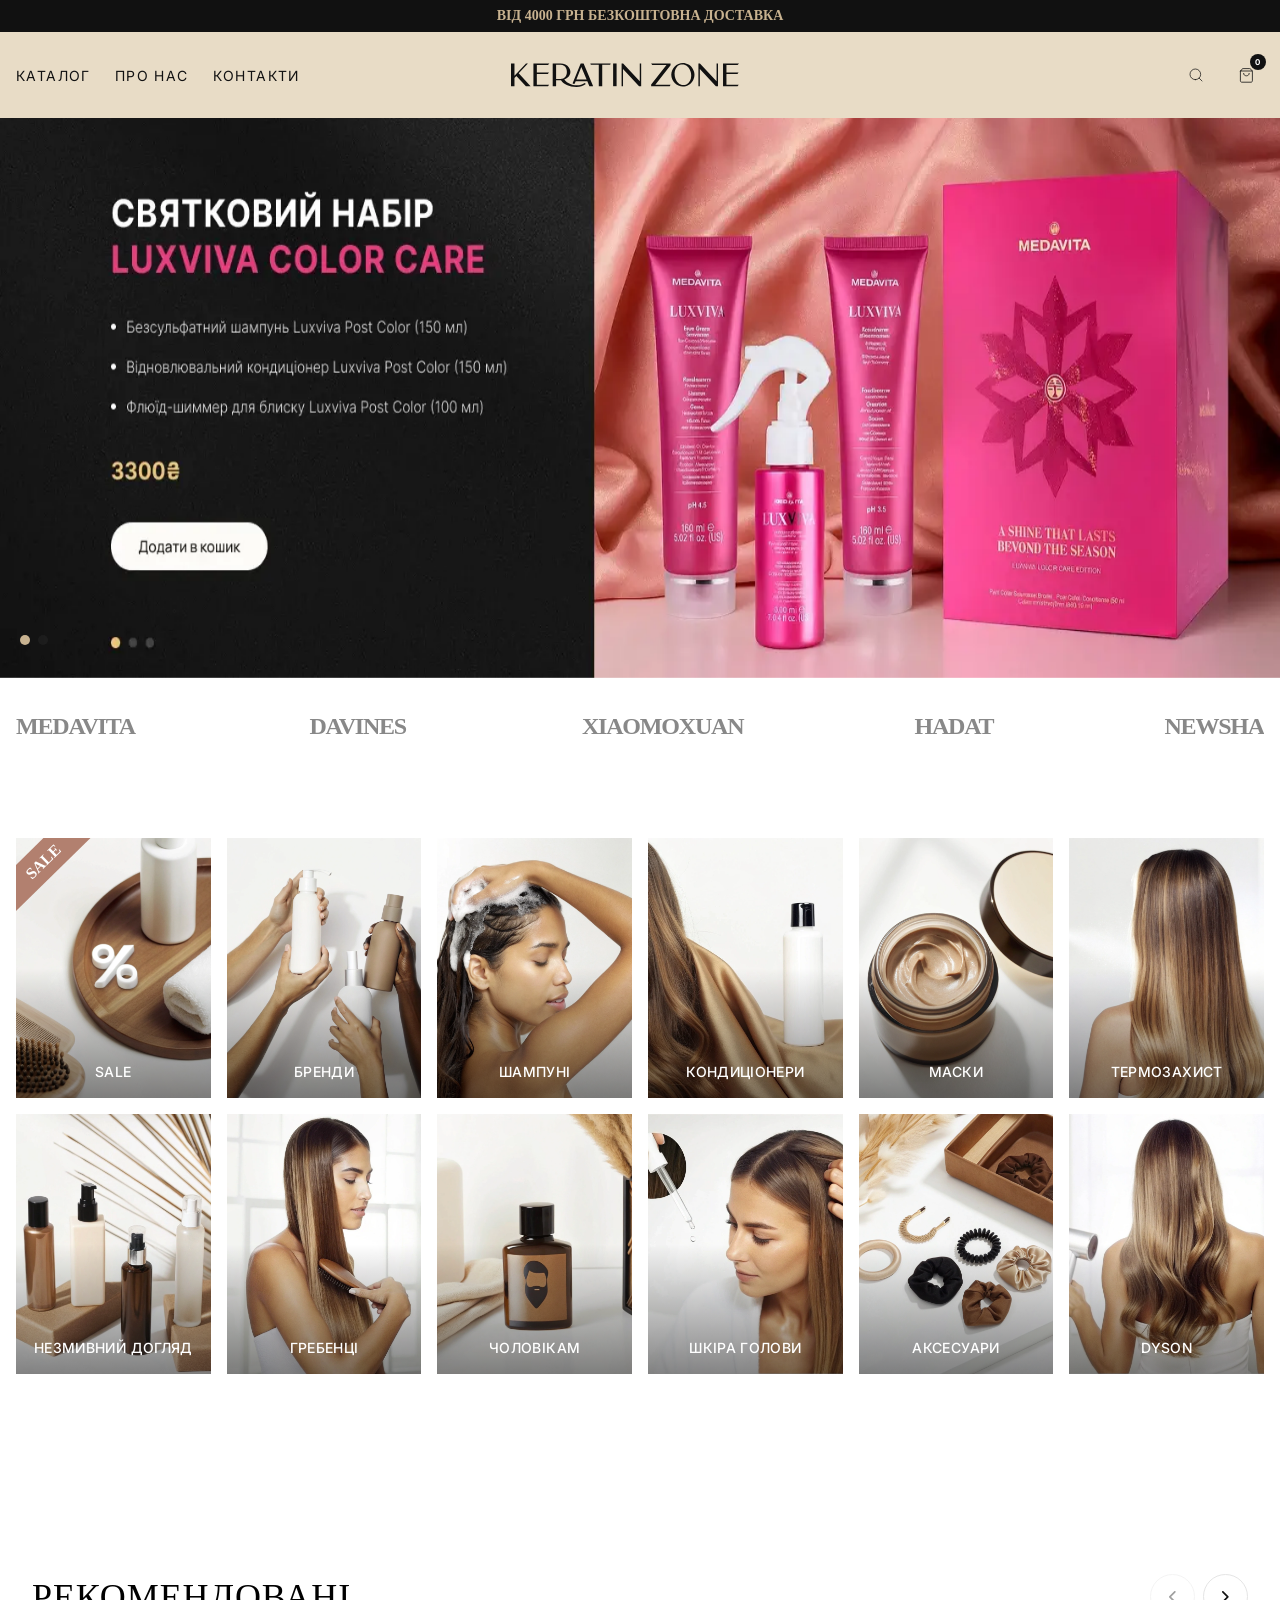
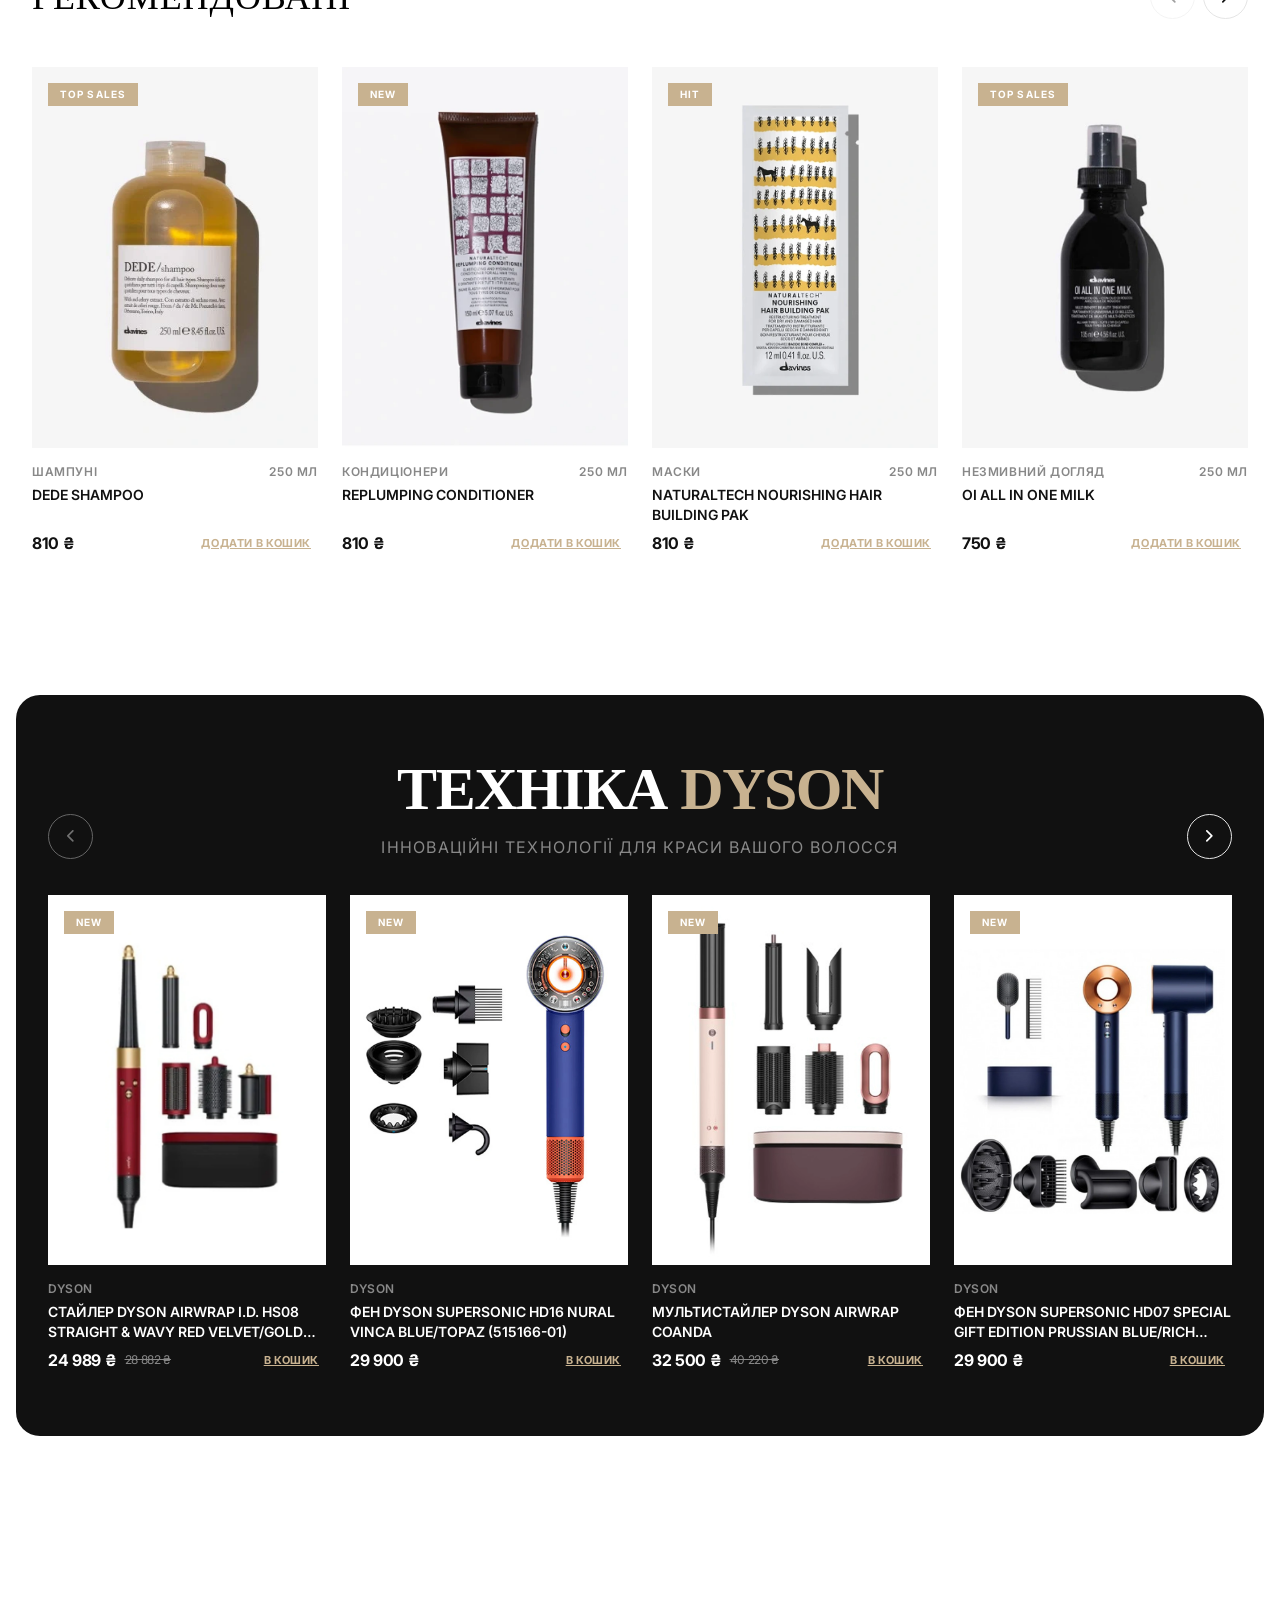
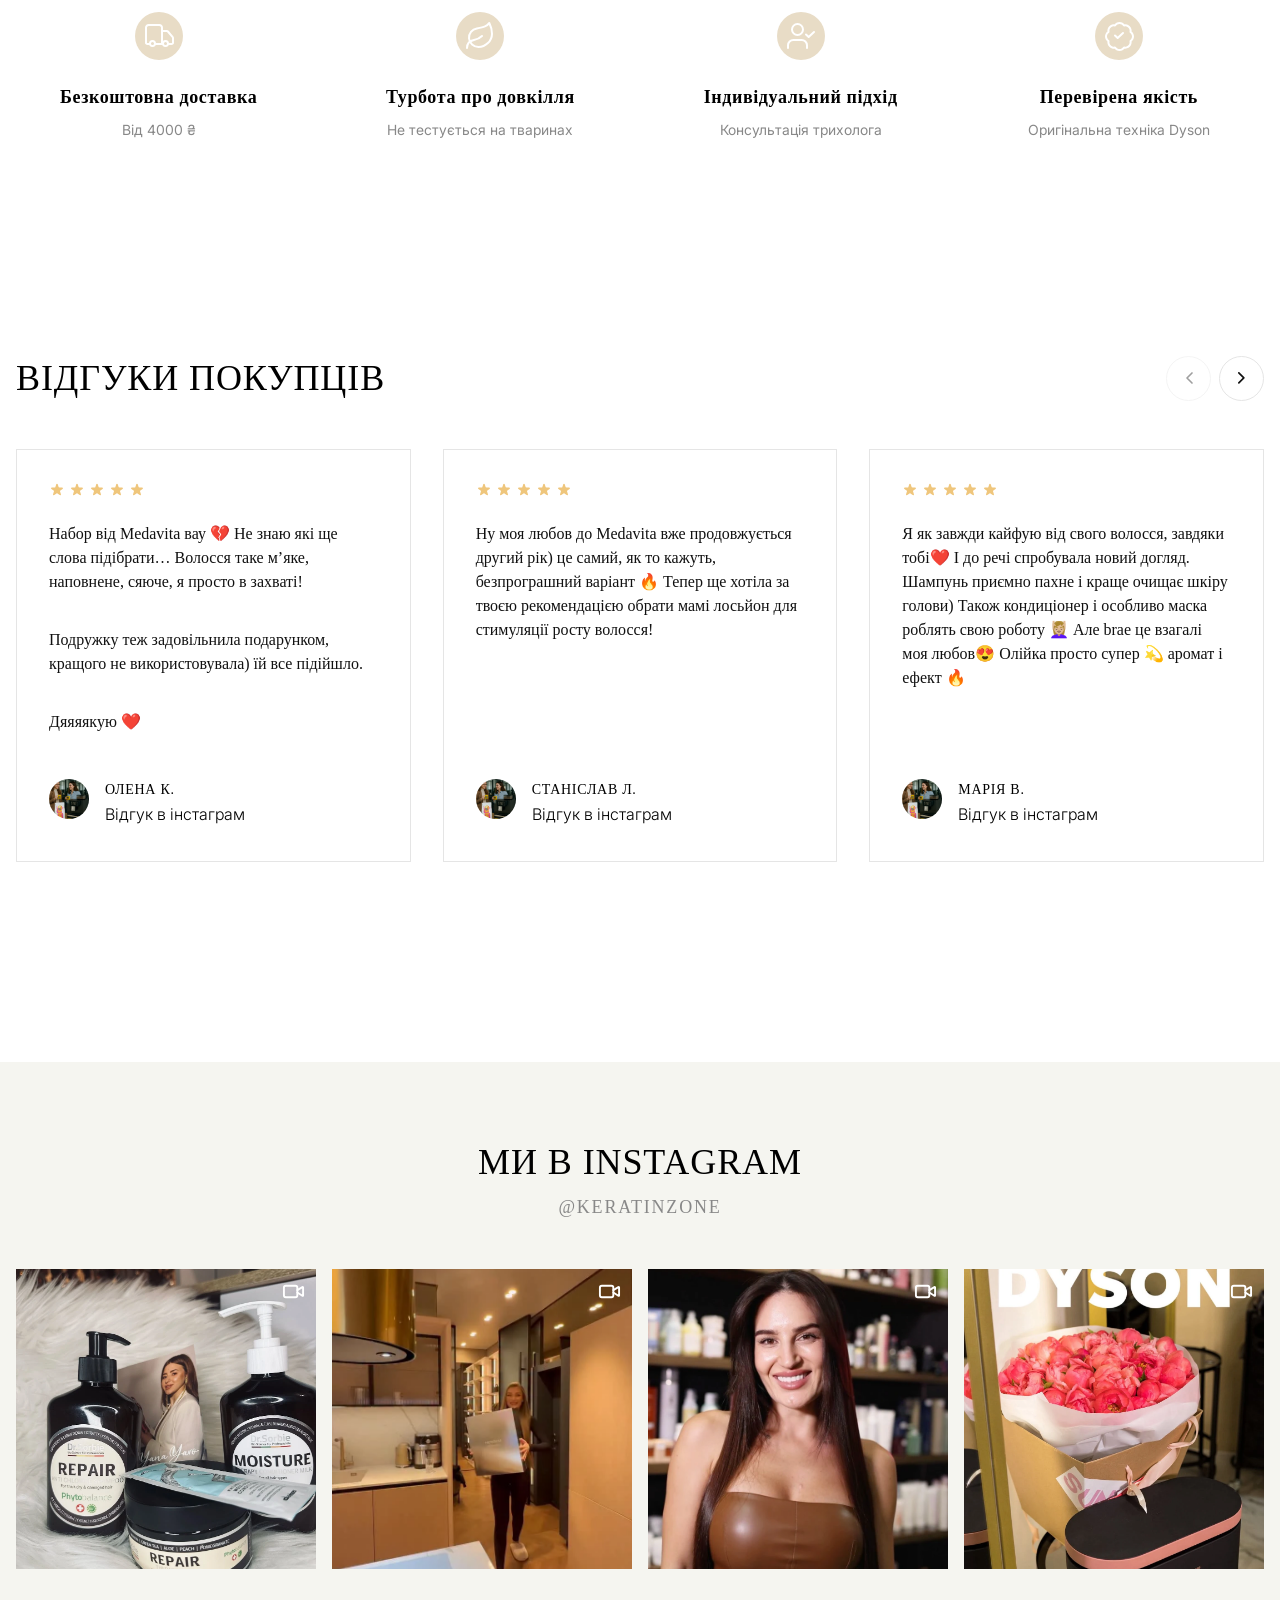
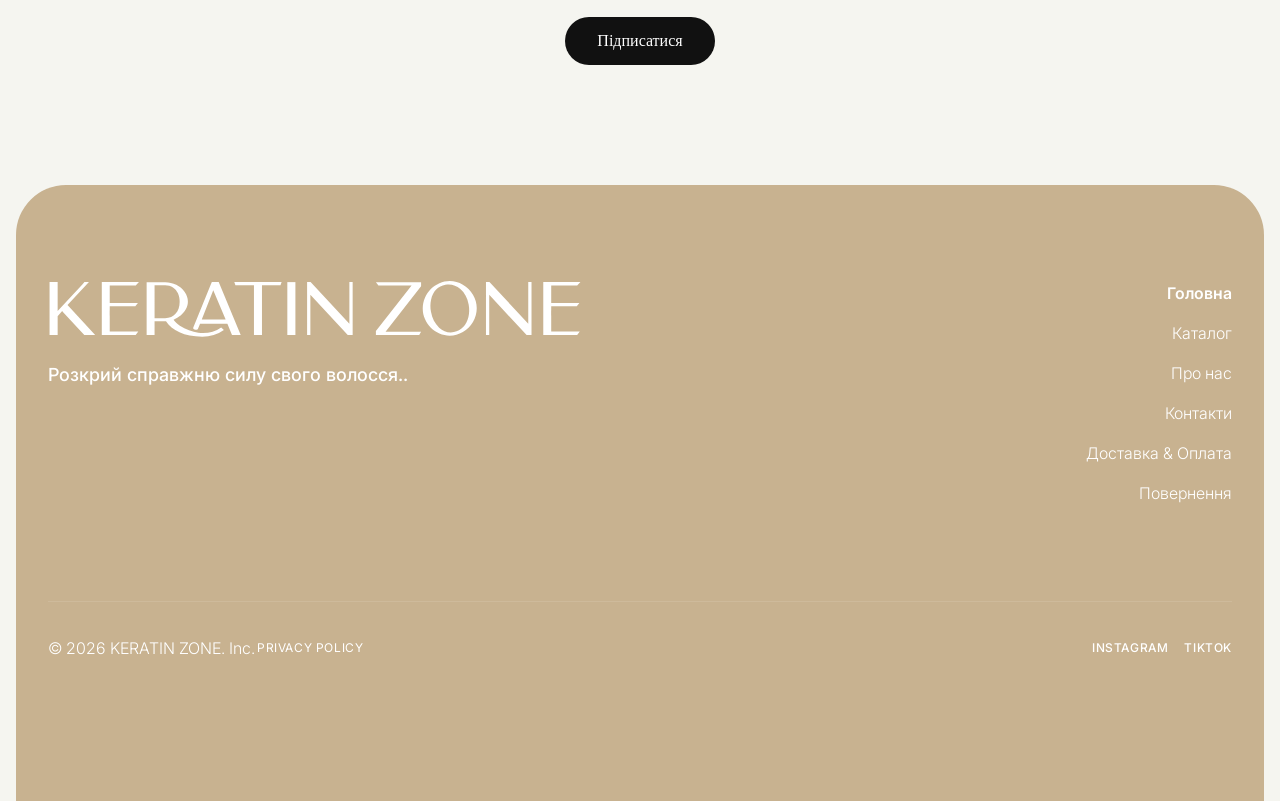
==== commit 44487f6d: "add style" ====
--- a/index.html
+++ b/index.html
@@ -726,11 +726,10 @@
 											</svg>
 										</div>
 										<div class="reviews__item__text">
-											<p>Набор від Medavita вау 💔 Не знаю які ще слова підібрати…</p>
-											<p>Волосся таке м’яке, наповнене, сяюче, я просто в захваті!</p>
-											<br>
-											<p>Подружку теж задовільнила подарунком, кращого не використовувала) їй все підійшло.</p>
-											<br>
+											<p>Набор від Medavita вау 💔 Не знаю які ще слова підібрати…
+											Волосся таке м’яке, наповнене, сяюче, я просто в захваті!</p>
+										<p>Подружку теж задовільнила подарунком, кращого не використовувала) їй все підійшло.</p>
+											
 											<p>Дяяяякую ❤️</p>
 										</div>
 											<div class="reviews__item__info">
@@ -760,7 +759,7 @@
 											</svg>
 										</div>
 										<div class="reviews__item__text">
-											<p>Ну моя любов до Medavita вже продовжується другий рік) це самий, як то кажуть, безпрограшний варіант <br>🔥<br>
+											<p>Ну моя любов до Medavita вже продовжується другий рік) це самий, як то кажуть, безпрограшний варіант 🔥
 											Тепер ще хотіла за твоєю рекомендацією обрати мамі лосьйон для стимуляції росту волосся!</p>
 										</div>
 											<div class="reviews__item__info">
@@ -791,9 +790,9 @@
 										</div>
 										<div class="reviews__item__text">
 											<p>
-												Я як завжди кайфую від свого волосся, завдяки тобі❤️<br>
-													І до речі спробувала новий догляд. Шампунь приємно пахне і краще очищає шкіру голови) Також кондиціонер і особливо маска роблять свою роботу 💆🏼‍♀️<br>
-													Але brae це взагалі моя любов😍<br>
+												Я як завжди кайфую від свого волосся, завдяки тобі❤️
+													І до речі спробувала новий догляд. Шампунь приємно пахне і краще очищає шкіру голови) Також кондиціонер і особливо маска роблять свою роботу 💆🏼‍♀️
+													Але brae це взагалі моя любов😍
 													Олійка просто супер 💫 аромат і ефект 🔥
 											</p>
 										</div>
--- a/assets/css/style.css
+++ b/assets/css/style.css
@@ -1 +1 @@
-*,:after,:before{-webkit-box-sizing:border-box;box-sizing:border-box}ol[class],ul[class]{padding:0}blockquote,body,dd,dl,figcaption,figure,h1,h2,h3,h4,li,ol[class],p,ul[class]{-webkit-margin-before:0;-webkit-margin-after:0;-webkit-margin-start:0;-webkit-margin-end:0;margin:0;margin-block-end:0;margin-block-start:0;margin-inline-end:0;margin-inline-start:0}ol[class],ul[class]{list-style:none}ul{list-style:none;margin:0;padding:0}a:not([class]){-webkit-text-decoration-skip:ink;text-decoration-skip-ink:auto}img{display:block;max-width:100%}button,input,select,textarea{font:inherit}a{color:inherit;text-decoration:none;width:-webkit-fit-content;width:-moz-fit-content;width:fit-content}a,button{cursor:pointer}button{border:1px solid transparent}@font-face{font-family:Inter;font-weight:300;src:url(../fonts/Inter_18pt-Light.ttf)}@font-face{font-family:Inter;font-weight:400;src:url(../fonts/Inter_18pt-Regular.ttf)}@font-face{font-family:Inter;font-weight:500;src:url(../fonts/Inter_18pt-Medium.ttf)}@font-face{font-family:Inter;font-weight:600;src:url(../fonts/Inter_18pt-SemiBold.ttf)}@font-face{font-family:Inter;font-weight:700;src:url(../fonts/Inter_24pt-Bold.ttf)}@font-face{font-family:Inter;font-style:italic;font-weight:500;src:url(../fonts/Inter_18pt-MediumItalic.ttf)}@font-face{font-family:Manrope;font-weight:400;src:url(../fonts/Manrope-Regular.ttf)}@font-face{font-family:Manrope;font-weight:500;src:url(../fonts/Manrope-Medium.ttf)}@font-face{font-family:Manrope;font-weight:600;src:url(../fonts/Manrope-SemiBold.ttf)}h1{color:#111;font-family:Manrope;font-size:28px;font-style:normal;font-weight:500;letter-spacing:3.6px;line-height:42px;text-transform:uppercase}@media screen and (min-width:768px){h1{font-size:36px;line-height:40px}}h2{font-family:Manrope;font-size:24px;font-style:normal;font-weight:500;letter-spacing:.9px;line-height:36px;text-transform:uppercase}@media screen and (min-width:768px){h2{font-size:36px;line-height:40px}}html.open,html.open-filter,html.open-popup{overflow:hidden}body:has(main>.inst) footer{background-color:#f5f5f0}.container{max-width:1282px}.container,.container-l{margin:0 auto;padding:0 16px;width:100%}.container-l{max-width:1332px}@media screen and (min-width:1024px) and (max-width:1239.9px){.container-l{padding:0 16px 0 48px}}@media screen and (min-width:1240px){.container-l{padding:0 16px 0 56px}}body{font-family:Inter;font-size:16px;font-style:normal;font-weight:300;line-height:28.8px}.logo img{height:100%;max-height:100%;max-width:100%;width:100%}.justify-title{-webkit-box-align:center;-ms-flex-align:center;-webkit-box-pack:justify;-ms-flex-pack:justify;align-items:center;display:-webkit-box;display:-ms-flexbox;display:flex;gap:10px;justify-content:space-between;margin-bottom:24px}@media screen and (min-width:1024px){.justify-title{margin-bottom:48px}}.center-title{margin:32px auto;text-align:center}@media screen and (min-width:1024px) and (max-width:1239.9px){.center-title{margin:46px auto}}@media screen and (min-width:1240px){.center-title{margin:72px auto 46px}}.center-title .simple{margin-bottom:16px}@media screen and (min-width:1024px){.center-title .simple{margin-bottom:20px}}.center-title h1{margin-bottom:16px}.center-title hr{background-color:#c8b290;border:none;height:1px;max-width:60px;padding:0}.btn{-webkit-box-align:center;-ms-flex-align:center;-webkit-box-pack:center;-ms-flex-pack:center;align-items:center;background-color:#111;border:1px solid transparent;border-radius:16777200px;color:#fff;display:-webkit-box;display:-ms-flexbox;display:flex;font-family:Manrope;font-size:16px;font-style:normal;font-weight:500;gap:8px;justify-content:center;line-height:24px;padding:11px 31px;text-align:center;-webkit-transition:.6s ease-out;transition:.6s ease-out}.btn:hover{color:#c8b290;text-decoration:underline}.btn:hover svg path{stroke:#c8b290}.btn:active{background-color:#c8b290;color:#111}.btn:active svg path{stroke:#111}.btn svg path{-webkit-transition:.6s ease-out;transition:.6s ease-out}.burger-filters{cursor:pointer;height:24px;width:24px}.overlay{background:rgba(0,0,0,.6);height:100vh;left:0;opacity:0;position:fixed;top:0;-webkit-transition:.3s linear;transition:.3s linear;visibility:hidden;width:100vw;z-index:-1;z-index:-5}.open .overlay,.open-filter .overlay{opacity:1;visibility:visible;z-index:1}.breadcrumbs{padding:24px 0;position:relative}@media screen and (min-width:768px){.breadcrumbs{padding:32px 0}}.breadcrumbs__container{-webkit-box-align:center;-ms-flex-align:center;align-items:center;display:-webkit-box;display:-ms-flexbox;display:flex;-ms-flex-wrap:wrap;flex-wrap:wrap;gap:8px}.breadcrumbs a{background-image:-webkit-gradient(linear,left top,left bottom,from(#111),to(#111));background-image:linear-gradient(#111,#111);background-position:0 100%;background-repeat:no-repeat;background-size:0 1px;color:#555;font-size:14px;font-style:normal;font-weight:400;line-height:21px;text-decoration:none;-webkit-transition:background-size .6s ease-out;transition:background-size .6s ease-out}.breadcrumbs a:hover{background-size:100% 1px}.breadcrumbs span{font-size:14px;font-style:normal;font-weight:400;line-height:21px}.breadcrumbs span:last-of-type{color:#111}.accord{-webkit-box-orient:vertical;-webkit-box-direction:normal;display:-webkit-box;display:-ms-flexbox;display:flex;-ms-flex-direction:column;flex-direction:column}.accord-item{cursor:pointer;max-width:100%;-webkit-transition:all .3s linear;transition:all .3s linear;width:100%}.accord-item-top{-webkit-box-align:center;-ms-flex-align:center;align-items:center;display:-webkit-box;display:-ms-flexbox;display:flex;max-width:100%;position:relative;-webkit-transition:.3s linear;transition:.3s linear;width:100%;z-index:1}.accord-item-bottom{margin-top:-16px;max-height:0;opacity:0;overflow:hidden;padding:16px 0 0;-webkit-transition:all .3s linear;transition:all .3s linear;-webkit-transition:margin-top .3s linear,opacity .3s linear,max-height .3s linear,visibility .3s linear,padding .3s linear,-webkit-transform .3s linear;transition:margin-top .3s linear,opacity .3s linear,max-height .3s linear,visibility .3s linear,padding .3s linear,-webkit-transform .3s linear;transition:margin-top .3s linear,opacity .3s linear,transform .3s linear,max-height .3s linear,visibility .3s linear,padding .3s linear;transition:margin-top .3s linear,opacity .3s linear,transform .3s linear,max-height .3s linear,visibility .3s linear,padding .3s linear,-webkit-transform .3s linear;visibility:hidden;will-change:opacity,max-height,visibility;will-change:opacity,max-height}.icon-wrapper{margin-left:auto;position:relative}.accord-item.active .accord-item-bottom{margin-top:-16px;max-height:5000px;opacity:0;opacity:1;overflow:visible;padding:32px 0 0;-webkit-transition:margin-top .3s linear,opacity .3s linear,max-height .3s linear,visibility .3s linear,padding .3s linear,-webkit-transform .3s linear;transition:margin-top .3s linear,opacity .3s linear,max-height .3s linear,visibility .3s linear,padding .3s linear,-webkit-transform .3s linear;transition:margin-top .3s linear,opacity .3s linear,transform .3s linear,max-height .3s linear,visibility .3s linear,padding .3s linear;transition:margin-top .3s linear,opacity .3s linear,transform .3s linear,max-height .3s linear,visibility .3s linear,padding .3s linear,-webkit-transform .3s linear;visibility:visible}.filters-icon-wrapper{-webkit-transition:.6s ease-out;transition:.6s ease-out}.catalog__filters__item.active .filters-icon-wrapper{-webkit-transform:rotate(180deg);-ms-transform:rotate(180deg);transform:rotate(180deg)}.pagination{gap:24px}.pagination,.pagination-wrap{-webkit-box-align:center;-ms-flex-align:center;-webkit-box-pack:center;-ms-flex-pack:center;align-items:center;display:-webkit-box;display:-ms-flexbox;display:flex;justify-content:center}.pagination-wrap{gap:4px}.pagination-wrap span{border:1px solid transparent;border-radius:8px;cursor:pointer;display:inline-block;font-size:14px;font-style:normal;font-weight:500;letter-spacing:-.15px;line-height:20px;padding:8px 15px;-webkit-transition:.6s ease-out;transition:.6s ease-out}.pagination-wrap span.current{border-color:#c8b290}.pagination-wrap span:hover{text-decoration:underline}.pagination-arrow{-webkit-box-align:center;-ms-flex-align:center;-webkit-box-pack:center;-ms-flex-pack:center;align-items:center;border-bottom:1px solid transparent;display:-webkit-box;display:-ms-flexbox;display:flex;font-size:14px;font-style:normal;font-weight:500;gap:4px;justify-content:center;letter-spacing:-.15px;line-height:20px;-webkit-transition:border-bottom-color .6s ease-out;transition:border-bottom-color .6s ease-out}.pagination-arrow svg{height:16px;width:16px}.pagination-arrow.disable{cursor:not-allowed;opacity:.1}.pagination-arrow.disable:hover{border-bottom-color:transparent}.pagination-arrow:hover{border-bottom-color:#111}.accord-icon-wrapper{-webkit-transition:.6s ease-out;transition:.6s ease-out}.simple{-webkit-box-align:center;-ms-flex-align:center;align-items:center;color:#c8b290;display:-webkit-inline-box;display:-ms-inline-flexbox;display:inline-flex;font-size:14px;font-style:normal;font-weight:700;gap:12px;letter-spacing:2px;line-height:20px;margin-bottom:12px;text-transform:uppercase}@media screen and (min-width:1024px){.simple{margin-bottom:32px}}.info__title{-webkit-box-align:center;-ms-flex-align:center;align-items:center;display:-webkit-box;display:-ms-flexbox;display:flex;gap:16px;margin-bottom:32px}@media screen and (min-width:1024px) and (max-width:1240px){.info__title{margin-bottom:40px}}.info__title-icon{-webkit-box-align:center;-ms-flex-align:center;-webkit-box-pack:center;-ms-flex-pack:center;align-items:center;aspect-ratio:1;background-color:#e8dcc6;border-radius:50%;display:-webkit-box;display:-ms-flexbox;display:flex;height:100%;justify-content:center;max-height:40px;max-width:40px;width:100%}.info__title-icon svg{max-width:20px}.info__title h2{font-family:Manrope,sans-serif;font-size:24px;font-style:normal;font-weight:700;line-height:36px;text-transform:none}@media screen and (min-width:1024px) and (max-width:1240px){.info__title h2{font-size:30px}}@media screen and (min-width:1240px){.info__title h2{font-size:28px}}.info__title span{-webkit-box-align:center;-ms-flex-align:center;-webkit-box-pack:center;-ms-flex-pack:center;align-items:center;background-color:#c8b290;border-radius:4px;color:#fff;display:-webkit-box;display:-ms-flexbox;display:flex;font-family:Manrope;font-size:12px;font-style:normal;font-weight:400;justify-content:center;letter-spacing:.6px;line-height:16px;padding:4px 8px;text-transform:uppercase;width:-webkit-fit-content;width:-moz-fit-content;width:fit-content}@media screen and (min-width:1024px) and (max-width:1239.9px){.info__title span{font-size:12px;font-weight:700;line-height:18px}}.row-content{width:calc(61% - 24px)}@media screen and (min-width:1240px){.row-content{width:calc(67% - 42px)}}@media screen and (max-width:1023.9px){.row-content{width:100%}}.row-content p{color:#555;font-size:16px;font-style:normal;font-weight:400;line-height:26px;margin-bottom:32px}@media screen and (min-width:1024px) and (max-width:1240px){.row-content p{font-size:18px;font-style:normal;font-weight:300;line-height:32px;margin-bottom:40px}}.row-img{display:-webkit-box;display:-ms-flexbox;display:flex;height:100%;max-height:600px;position:sticky;right:0;top:0;width:39%}@media screen and (min-width:1240px){.row-img{width:33%}}@media screen and (max-width:1023.9px){.row-img{display:none}}.row-img:before{background:-webkit-gradient(linear,left bottom,left top,from(rgba(0,0,0,.6)),to(rgba(0,0,0,0)));background:linear-gradient(0deg,rgba(0,0,0,.6),rgba(0,0,0,0));bottom:0;content:"";height:100%;left:0;position:absolute;right:0;top:0;width:100%;z-index:1}.row-img img:first-of-type{-o-object-fit:cover;object-fit:cover}.row-img img:nth-of-type(2){bottom:26px;left:26px;max-width:294px;position:absolute;width:100%;z-index:2}.row-wrap{display:-webkit-box;display:-ms-flexbox;display:flex;gap:24px}@media screen and (min-width:1240px){.row-wrap{gap:42px}}.counter,.product__count{-webkit-box-align:center;-ms-flex-align:center;-ms-flex-pack:distribute;align-items:center;background-color:transparent;border:1px solid #e5e5e5;border-radius:500px;display:-webkit-box;display:-ms-flexbox;display:flex;font-family:Manrope;font-size:18px;font-style:normal;font-weight:500;gap:6px;justify-content:space-around;line-height:28px;max-width:156px;padding:2px;width:100%}.counter span,.product__count span{padding:12px}.counter button,.product__count button{-webkit-box-align:center;-ms-flex-align:center;-webkit-box-pack:center;-ms-flex-pack:center;align-items:center;background-color:transparent;border:none;display:-webkit-box;display:-ms-flexbox;display:flex;height:-webkit-fit-content;height:-moz-fit-content;height:fit-content;justify-content:center;outline:transparent;padding:7px}.counter input,.product__count input{-webkit-appearance:none;-moz-appearance:textfield;appearance:none;background-color:transparent;border:none;margin:0;max-width:-webkit-fit-content;max-width:-moz-fit-content;max-width:fit-content;min-width:10px;min-width:6px;outline:none;padding:0;text-align:center;width:100%}.counter input::-webkit-inner-spin-button,.counter input::-webkit-outer-spin-button,.product__count input::-webkit-inner-spin-button,.product__count input::-webkit-outer-spin-button{-webkit-appearance:none;margin:0}.header{background-color:#e8dcc6}.header__promo{background-color:#111;color:#c8b290;font-family:Manrope;font-size:14px;font-style:normal;font-weight:600;line-height:32px;text-transform:uppercase}.header__promo__wrap{-webkit-box-align:center;-ms-flex-align:center;-webkit-box-pack:center;-ms-flex-pack:center;align-items:center;justify-content:center}.header .burger,.header__promo__wrap{display:-webkit-box;display:-ms-flexbox;display:flex}.header .burger{cursor:pointer;height:24px;padding:6px 4px;position:relative;width:24px}.header .burger span{background-color:#111;border-radius:500px;height:2px;left:4px;position:absolute;-webkit-transition:.3s linear;transition:.3s linear;width:16px}.header .burger span:first-of-type{top:6px}.header .burger span:nth-of-type(2){top:50%;-webkit-transform:translateY(-50%);-ms-transform:translateY(-50%);transform:translateY(-50%)}.header .burger span:last-of-type{bottom:6px}.open .header .burger span:first-of-type{-webkit-transform:translate(1px,6px) rotate(45deg);-ms-transform:translate(1px,6px) rotate(45deg);transform:translate(1px,6px) rotate(45deg)}.open .header .burger span:nth-of-type(2){opacity:0}.open .header .burger span:last-of-type{-webkit-transform:translate(1px,-4px) rotate(-45deg);-ms-transform:translate(1px,-4px) rotate(-45deg);transform:translate(1px,-4px) rotate(-45deg)}@media screen and (min-width:1024px){.header .burger,.header .header__nav__mobile{display:none}}.header__container{-webkit-box-align:center;-ms-flex-align:center;-webkit-box-pack:justify;-ms-flex-pack:justify;align-items:center;display:-webkit-box;display:-ms-flexbox;display:flex;gap:20px;justify-content:space-between;padding:22px 0;position:relative}.header .logo{display:-webkit-inline-box;display:-ms-inline-flexbox;display:inline-flex;height:100%;max-height:36px;max-width:180px}@media screen and (min-width:1024px){.header .logo{margin:0 auto;max-width:228px;-webkit-transform:translateX(-50%);-ms-transform:translateX(-50%);transform:translateX(-50%)}}@media screen and (max-width:1023.9px){.header__nav{display:none}}.header__nav ul{-webkit-box-align:center;-ms-flex-align:center;align-items:center;display:-webkit-box;display:-ms-flexbox;display:flex;gap:24px}.header__nav ul li{color:#111;font-size:14px;font-style:normal;font-weight:400;letter-spacing:1.4px;line-height:21px;text-transform:uppercase}.header__nav ul li a{position:relative;-webkit-transition:.3s linear;transition:.3s linear;width:-webkit-fit-content;width:-moz-fit-content;width:fit-content}.header__nav ul li a:hover:after{width:100%}.header__nav ul li a:after{background-color:#111;bottom:0;content:"";height:1px;left:50%;position:absolute;-webkit-transform:translate(-50%);-ms-transform:translate(-50%);transform:translate(-50%);-webkit-transition:.3s linear;transition:.3s linear;width:0}.header__nav__mobile{height:100vh;left:-100%;position:fixed;top:0;-webkit-transition:.3s linear;transition:.3s linear;width:316px;z-index:10}.open .header__nav__mobile{left:0}.header__nav__mobile__wrap{-webkit-box-orient:vertical;-webkit-box-direction:normal;background-color:#fff;display:-webkit-box;display:-ms-flexbox;display:flex;-ms-flex-direction:column;flex-direction:column;gap:48px;height:100%;height:100vh;overflow:hidden;overflow-y:auto;padding:27px 16px 16px;position:relative;z-index:10}.header__nav__mobile__logo{-webkit-box-align:center;-ms-flex-align:center;-webkit-box-pack:justify;-ms-flex-pack:justify;align-items:center;justify-content:space-between}.header__nav__mobile ul,.header__nav__mobile__logo{display:-webkit-box;display:-ms-flexbox;display:flex}.header__nav__mobile ul{-webkit-box-orient:vertical;-webkit-box-direction:normal;-ms-flex-direction:column;flex-direction:column;gap:24px}.header__nav__mobile ul li{color:#111;font-size:16px;font-style:normal;font-weight:400;letter-spacing:1.4px;line-height:21px;text-transform:uppercase}.header__nav__mobile ul li.active{color:#c8b290;font-weight:500}.header__nav__mobile .header__cta{-webkit-box-orient:vertical;-webkit-box-direction:normal;display:-webkit-box;display:-ms-flexbox;display:flex;-ms-flex-direction:column;flex-direction:column;margin-top:auto}.header__nav__mobile .header__cta div,.header__nav__mobile .header__cta span{color:#888;font-family:Manrope;font-size:10px;font-style:normal;font-weight:500;letter-spacing:.7px;line-height:20px}.header__nav__mobile .header__cta span{text-transform:uppercase}.header__nav__mobile .header__cta a{font-size:14px;font-style:normal;font-weight:500;line-height:36px}.header__btn{-webkit-box-align:center;-ms-flex-align:center;-webkit-box-pack:center;-ms-flex-pack:center;align-items:center;display:-webkit-box;display:-ms-flexbox;display:flex;gap:14px;justify-content:center}.header__btn,.search{-webkit-transition:.3s linear;transition:.3s linear}.search{background-color:#fff;height:auto;left:0;opacity:0;padding:18px 0;position:fixed;top:30px;visibility:hidden;width:100%;will-change:opacity,visibility;z-index:-1}.search input[type=search]::-webkit-search-cancel-button{-webkit-appearance:none;display:none}.search input[type=search]::-webkit-search-decoration{-webkit-appearance:none}.search.search-active{opacity:1;visibility:visible;z-index:5}.search__container{-webkit-box-orient:horizontal;-webkit-box-direction:normal;-webkit-box-pack:end;-ms-flex-pack:end;-webkit-box-align:center;-ms-flex-align:center;align-items:center;display:-webkit-box;display:-ms-flexbox;display:flex;-ms-flex-direction:row;flex-direction:row;justify-content:flex-end;margin:0 0 0 auto;max-width:1176px;padding-right:50px}.search form{max-width:1082px;width:100%}.search-btn{-webkit-box-align:center;-ms-flex-align:center;-webkit-box-pack:center;-ms-flex-pack:center;align-items:center;aspect-ratio:1;background-color:transparent;border:0;cursor:pointer;display:-webkit-box;display:-ms-flexbox;display:flex;height:100%;justify-content:center;max-height:36px;max-width:36px;padding:10px;-webkit-transition:.6s ease-out;transition:.6s ease-out;width:100%}.search-btn:hover svg{-webkit-transform:scale(1.27);-ms-transform:scale(1.27);transform:scale(1.27)}.search-btn svg{-webkit-transition:.6s ease-out;transition:.6s ease-out}.input__search{position:relative}.input__search-input{border:none;border-bottom:.615px solid #111;color:#111;font-size:14px;font-style:normal;font-weight:500;letter-spacing:-.439px;line-height:normal;outline:none;padding:12px 0 11px;-webkit-transition:.3s linear;transition:.3s linear;width:100%;will-change:width}@media screen and (min-width:1024px){.input__search-input{font-size:18px}}.input__search-input::-webkit-input-placeholder{color:#ccc;font-size:14px;font-style:normal;font-weight:500;letter-spacing:-.439px;line-height:normal;opacity:1;padding:10px 0}.input__search-input::-moz-placeholder{color:#ccc;font-size:14px;font-style:normal;font-weight:500;letter-spacing:-.439px;line-height:normal;opacity:1;padding:10px 0}.input__search-input:-ms-input-placeholder{color:#ccc;font-size:14px;font-style:normal;font-weight:500;letter-spacing:-.439px;line-height:normal;opacity:1;padding:10px 0}.input__search-input::-ms-input-placeholder{color:#ccc;font-size:14px;font-style:normal;font-weight:500;letter-spacing:-.439px;line-height:normal;opacity:1;padding:10px 0}.input__search-input::placeholder{color:#ccc;font-size:14px;font-style:normal;font-weight:500;letter-spacing:-.439px;line-height:normal;opacity:1;padding:10px 0}@media screen and (min-width:1024px){.input__search-input::-webkit-input-placeholder{font-size:18px}.input__search-input::-moz-placeholder{font-size:18px}.input__search-input:-ms-input-placeholder{font-size:18px}.input__search-input::-ms-input-placeholder{font-size:18px}.input__search-input::placeholder{font-size:18px}}.search-results{left:0;max-height:0;max-width:100%;opacity:0;position:absolute;top:0;visibility:hidden;width:100%}.basket-btn{-webkit-box-align:center;-ms-flex-align:center;-webkit-box-pack:center;-ms-flex-pack:center;align-items:center;aspect-ratio:1;background-color:transparent;border:0;cursor:pointer;display:-webkit-box;display:-ms-flexbox;display:flex;height:100%;justify-content:center;max-height:36px;max-width:36px;padding:10px;position:relative;-webkit-transition:.6s ease-out;transition:.6s ease-out;width:100%;z-index:6}.basket-btn.search-active{opacity:.5}.basket-btn:hover svg{-webkit-transform:scale(1.27);-ms-transform:scale(1.27);transform:scale(1.27)}.basket-btn span{-webkit-box-align:center;-ms-flex-align:center;-webkit-box-pack:center;-ms-flex-pack:center;align-items:center;background-color:#111;border-radius:50%;color:#fff;display:-webkit-inline-box;display:-ms-inline-flexbox;display:inline-flex;font-family:Inter;font-size:8px;font-style:normal;font-weight:700;height:16px;justify-content:center;letter-spacing:.206px;line-height:12px;position:absolute;right:-2px;text-align:center;top:-1px;width:16px;z-index:1}.basket-btn svg{position:relative;-webkit-transition:.6s ease-out;transition:.6s ease-out;z-index:2}@media screen and (min-width:1240px){.footer{padding:0 16px}}.footer__wrap{background-color:#c8b290;border-radius:50px 50px 0 0}.footer__container{color:#fff;padding:64px 0}@media screen and (min-width:1024px){.footer__container{padding:96px 16px}}.footer__wrapper{-webkit-box-orient:vertical;-webkit-box-direction:normal;display:-webkit-box;display:-ms-flexbox;display:flex;-ms-flex-direction:column;flex-direction:column;gap:38px;margin-bottom:56px}@media screen and (min-width:768px){.footer__wrapper{-webkit-box-orient:horizontal;-webkit-box-direction:normal;-webkit-box-pack:justify;-ms-flex-pack:justify;-ms-flex-direction:row;flex-direction:row;justify-content:space-between;margin-bottom:96px}}.footer__left{-webkit-box-orient:vertical;-webkit-box-direction:normal;display:-webkit-box;display:-ms-flexbox;display:flex;-ms-flex-direction:column;flex-direction:column;gap:18px;max-width:534px;width:100%}@media screen and (min-width:768px){.footer__left{gap:24px}}.footer__left .logo{height:100%;max-height:56px;width:100%}@media screen and (max-width:767.9px){.footer__left .logo{max-width:279px}}.footer__left div{font-size:14px;font-style:normal;font-weight:500;line-height:27px}@media screen and (min-width:768px){.footer__left div{font-size:18px;line-height:28px}}.footer__right nav ul{-webkit-box-orient:vertical;-webkit-box-direction:normal;display:-webkit-box;display:-ms-flexbox;display:flex;-ms-flex-direction:column;flex-direction:column;gap:16px}.footer__right nav ul li{font-size:16px;font-style:normal;font-weight:300;line-height:24px;text-align:left}@media screen and (min-width:768px){.footer__right nav ul li{text-align:right}}.footer__right nav ul li.current-menu-item{font-weight:600}.footer__bottom{-webkit-box-align:center;-ms-flex-align:center;-webkit-box-pack:justify;-ms-flex-pack:justify;align-items:center;border-top:.615px solid hsla(0,0%,100%,.1);display:-webkit-box;display:-ms-flexbox;display:flex;-ms-flex-wrap:wrap;flex-wrap:wrap;gap:20px;justify-content:space-between;padding:32px 0}@media screen and (min-width:768px){.footer__bottom{padding:32px 0 42px}}@media screen and (max-width:767.9px){.footer__bottom{-webkit-box-orient:vertical;-webkit-box-direction:normal;-webkit-box-align:center;-ms-flex-align:center;align-items:center;-ms-flex-direction:column;flex-direction:column}}.footer__bottom ul{display:-webkit-box;display:-ms-flexbox;display:flex;-ms-flex-wrap:wrap;flex-wrap:wrap;gap:16px;max-width:-webkit-max-content;max-width:-moz-max-content;max-width:max-content;width:100%}.footer__bottom ul li{font-size:12px;font-style:normal;font-weight:400;letter-spacing:.6px;line-height:16px;text-transform:uppercase;width:-webkit-fit-content;width:-moz-fit-content;width:fit-content}.footer__bottom__left{-webkit-box-align:center;-ms-flex-align:center;align-items:center;display:-webkit-box;display:-ms-flexbox;display:flex;gap:2px}@media screen and (max-width:767.9px){.footer__bottom__left{-webkit-box-orient:vertical;-webkit-box-direction:normal;-webkit-box-align:center;-ms-flex-align:center;align-items:center;-ms-flex-direction:column;flex-direction:column}}.footer__bottom__left ul li{width:100%}.footer__bottom__right ul li{font-weight:500}.cat{margin-bottom:165px;padding-top:40px}@media screen and (min-width:1024px){.cat{margin-bottom:200px;padding-top:64px}}.cat__items{-ms-grid-columns:1fr 16px 1fr;display:-ms-grid;display:grid;gap:16px;grid-template-columns:repeat(2,1fr)}@media screen and (min-width:1240px){.cat__items{-ms-grid-columns:(1fr)[6];grid-template-columns:repeat(6,1fr)}}@media screen and (min-width:1024px) and (max-width:1239.9px){.cat__items{-ms-grid-columns:(1fr)[4];grid-template-columns:repeat(4,1fr)}}.cat__item{-webkit-box-flex:1;-ms-flex-positive:1;-webkit-box-orient:vertical;-webkit-box-direction:normal;display:-webkit-box;display:-ms-flexbox;display:flex;-ms-flex-direction:column;flex-direction:column;flex-grow:1;height:260px;overflow:hidden;padding:16px;position:relative;text-align:left;width:100%}@media screen and (min-width:1240px){.cat__item{text-align:center}}.cat__item:hover h3{background-size:100% 1px}.cat__item img{bottom:0;height:100%;left:0;-o-object-fit:cover;object-fit:cover;position:absolute;right:0;top:0;width:100%;z-index:1}.cat__item:before{background:-webkit-gradient(linear,left bottom,left top,from(rgba(0,0,0,.6)),color-stop(50%,rgba(0,0,0,0)),to(rgba(0,0,0,0)));background:linear-gradient(0deg,rgba(0,0,0,.6),rgba(0,0,0,0) 50%,rgba(0,0,0,0));bottom:0;content:"";left:0;opacity:.8;position:absolute;right:0;top:0;z-index:2}.cat__item h3{background-image:-webkit-gradient(linear,left top,left bottom,from(#fff),to(#fff));background-image:linear-gradient(#fff,#fff);background-position:0 100%;background-repeat:no-repeat;background-size:0 1px;color:#fff;font-size:14px;font-style:normal;font-weight:500;letter-spacing:.35px;line-height:21px;margin-top:auto;position:relative;text-decoration:none;text-transform:uppercase;-webkit-transition:background-size .6s ease-out;transition:background-size .6s ease-out;width:-webkit-fit-content;width:-moz-fit-content;width:fit-content;z-index:3}@media screen and (min-width:1024px){.cat__item h3{margin:0 auto}}.cat__item-sale{background-color:#b2806f;color:#fff;font-family:Manrope;font-weight:700;left:0;left:-28px;line-height:20px;max-width:110px;padding:7px 0 6px;position:absolute;text-align:center;text-transform:uppercase;top:0;top:7px;-webkit-transform:rotate(-44.461deg);-ms-transform:rotate(-44.461deg);transform:rotate(-44.461deg);width:100%;z-index:2}.cards__item{-webkit-box-orient:vertical;-webkit-box-direction:normal;display:-webkit-box;display:-ms-flexbox;display:flex;-ms-flex-direction:column;flex-direction:column;gap:16px;height:auto}.cards__item__top{position:relative}.cards__item__top:hover button{opacity:1}.cards__item__top:hover img{-webkit-transform:scale(1.1);-ms-transform:scale(1.1);transform:scale(1.1)}.cards__item__top a{aspect-ratio:3/4;background-color:#f6f6f6;display:-webkit-box;display:-ms-flexbox;display:flex;height:100%;max-height:100%;max-width:100%;overflow:hidden;position:relative;width:100%;z-index:0}.cards__item__top a img{height:100%;-o-object-fit:cover;object-fit:cover;-webkit-transition:.6s ease-out;transition:.6s ease-out;width:100%}.cards__item__top span{background-color:#c8b290;color:#fff;font-size:10px;font-style:normal;font-weight:700;left:16px;letter-spacing:1.117px;line-height:15px;padding:4px 12px;position:absolute;text-transform:uppercase;top:16px;width:-webkit-fit-content;width:-moz-fit-content;width:fit-content;z-index:1}.cards__item__top button{-webkit-box-align:center;-ms-flex-align:center;-webkit-box-pack:center;-ms-flex-pack:center;align-items:center;aspect-ratio:1;background-color:transparent;border:1px solid #111;border-radius:50%;bottom:12px;-webkit-box-shadow:0 2px 4px -2px rgba(0,0,0,.1);box-shadow:0 2px 4px -2px rgba(0,0,0,.1);display:-webkit-box;display:-ms-flexbox;display:flex;justify-content:center;max-height:40px;max-width:40px;opacity:0;outline:none;padding:12px;position:absolute;right:12px;-webkit-transition:.6s ease-out;transition:.6s ease-out}.cards__item__top button:hover{border-color:#c8b290}.cards__item__top button:hover svg path{stroke:#c8b290}.cards__item__top button svg path{-webkit-transition:.6s ease-out;transition:.6s ease-out}.cards__item__bottom{-webkit-box-orient:vertical;-webkit-box-direction:normal;-webkit-box-flex:1;-ms-flex-positive:1;-ms-flex-direction:column;flex-direction:column;flex-grow:1;gap:6px;height:100%}.cards__item__bottom,.cards__item__bottom-cat{display:-webkit-box;display:-ms-flexbox;display:flex}.cards__item__bottom-cat{-webkit-box-align:center;-ms-flex-align:center;-webkit-box-pack:justify;-ms-flex-pack:justify;align-items:center;color:#888;font-size:10px;font-style:normal;font-weight:600;justify-content:space-between;letter-spacing:.617px;line-height:15px;text-transform:uppercase}@media screen and (min-width:1024px){.cards__item__bottom-cat{font-size:12px}}.cards__item__bottom a{-webkit-line-clamp:2;-webkit-box-orient:vertical;border-bottom:1px solid transparent;color:#111;display:-webkit-box;font-size:12px;font-weight:600;line-height:19.25px;overflow:hidden;position:relative;text-decoration:none;text-transform:uppercase;-webkit-transition:border-bottom-color .6s ease-out;transition:border-bottom-color .6s ease-out}.cards__item__bottom a:hover{border-bottom-color:#111}@media screen and (min-width:1024px){.cards__item__bottom a{font-size:14px}}.cards__item__bottom-price{-webkit-box-align:center;-ms-flex-align:center;-webkit-box-pack:justify;-ms-flex-pack:justify;align-items:center;display:-webkit-box;display:-ms-flexbox;display:flex;gap:8px;justify-content:space-between;margin-top:auto}.cards__item__bottom-price span{color:#111;font-size:14px;font-style:normal;font-weight:700;letter-spacing:-.312px;line-height:24px}@media screen and (min-width:1024px){.cards__item__bottom-price span{font-size:16px}}.cards__item__bottom-price span.cards__item__sale{color:#888;font-size:12px;font-style:normal;font-weight:400;line-height:24px;text-decoration-line:line-through}.cards__item__bottom-price button{background-color:transparent;color:#c8b290;font-size:10px;font-style:normal;font-weight:700;letter-spacing:.614px;line-height:16.5px;margin-left:auto;text-align:center;text-decoration:underline;text-transform:uppercase}@media screen and (min-width:1024px){.cards__item__bottom-price button{font-size:11px}}.slider__arrows{gap:8px}.slider__arrow,.slider__arrows{-webkit-box-align:center;-ms-flex-align:center;-webkit-box-pack:center;-ms-flex-pack:center;align-items:center;display:-webkit-box;display:-ms-flexbox;display:flex;justify-content:center}.slider__arrow{aspect-ratio:1;border:.615px solid #e5e5e5;border-radius:100px;cursor:pointer;height:100%;max-height:45px;max-width:45px;min-width:45px;-webkit-transition:.6s ease-out;transition:.6s ease-out;width:100%}.slider__arrow.swiper-button-lock{display:none}.slider__arrow.swiper-button-disabled{cursor:not-allowed;opacity:.4}.slider__arrow:hover{border-color:#111}.slider__arrow:active{background-color:#111;border-color:#fff}.slider__arrow:active svg path{stroke:#fff}.like,.recommend{margin-bottom:110px}@media screen and (min-width:1240px){.like,.recommend{margin-bottom:140px}}@media screen and (min-width:1025px) and (max-width:1440px){.like__container,.recommend__container{padding:0 16px}}.animation{padding:32px 0}.animation .marquee__wrap span{color:#888;font-family:Manrope;font-size:18px;font-style:normal;font-weight:700;letter-spacing:-1.2px;line-height:32px;text-transform:uppercase}@media screen and (min-width:768px){.animation .marquee__wrap span{font-size:24px}}.marquee{overflow:hidden;position:relative;z-index:0}@media screen and (max-width:767.9px){.marquee{margin-left:-16px;margin-right:-16px}}.marquee__wrap{-webkit-box-align:center;-ms-flex-align:center;align-items:center;-webkit-animation:marqueeLine var(--_animation-duration,40s) var(--_animation-direction,normal) linear infinite;animation:marqueeLine var(--_animation-duration,40s) var(--_animation-direction,normal) linear infinite;display:-webkit-box;display:-ms-flexbox;display:flex;gap:60px;-webkit-transition:.3s linear;transition:.3s linear;width:-webkit-max-content;width:-moz-max-content;width:max-content}@media screen and (min-width:768px){.marquee__wrap{-webkit-box-pack:justify;-ms-flex-pack:justify;-webkit-animation:none;animation:none;justify-content:space-between;width:100%}}.marquee span{-webkit-box-align:center;-ms-flex-align:center;-webkit-box-pack:center;-ms-flex-pack:center;align-items:center;display:-webkit-inline-box;display:-ms-inline-flexbox;display:inline-flex;justify-content:center}@-webkit-keyframes marqueeLine{to{-webkit-transform:translate(calc(-50% - 30px));transform:translate(calc(-50% - 30px))}}@keyframes marqueeLine{to{-webkit-transform:translate(calc(-50% - 30px));transform:translate(calc(-50% - 30px))}}@-webkit-keyframes marqueeLineMob{to{-webkit-transform:translate(calc(-50% - 30px));transform:translate(calc(-50% - 30px))}}@keyframes marqueeLineMob{to{-webkit-transform:translate(calc(-50% - 30px));transform:translate(calc(-50% - 30px))}}.hero{position:relative}.hero__overlay{inset:0;pointer-events:none;position:absolute;z-index:2}.hero__overlay .container{-webkit-box-orient:vertical;-webkit-box-direction:normal;display:-webkit-box;display:-ms-flexbox;display:flex;-ms-flex-direction:column;flex-direction:column;height:100%;padding-bottom:24px}.hero__pagination{margin-top:auto;pointer-events:auto;z-index:5}.hero__pagination .swiper-pagination-bullet{background-color:hsla(0,0%,100%,.2);border-radius:100px;height:10px;width:10px}.hero__pagination .swiper-pagination-bullet.swiper-pagination-bullet-active{background-color:#c8b290;-webkit-transform:scale(1.001);-ms-transform:scale(1.001);transform:scale(1.001)}@media screen and (max-width:1023.9px){.hero__slide-desktop{display:none}}@media screen and (min-width:1024px){.hero__slide-mob{display:none}}.hero__slide img{aspect-ratio:3/5;height:100%;max-height:560px;width:100%}@media screen and (min-width:1240px){.hero__slide img{aspect-ratio:3/8}}@media screen and (min-width:1024px) and (max-width:1239.9px){.hero__slide img{aspect-ratio:8/3}}.tech{background-color:#111;border-radius:24px;margin-bottom:80px;padding:64px 0}@media screen and (min-width:1024px){.tech{margin:0 auto 160px;width:calc(100% - 32px)}}@media screen and (min-width:1240px){.tech{padding:64px 16px}}@media screen and (min-width:1025px){.tech .container{padding:0 16px}}.tech__title{-webkit-box-align:center;-ms-flex-align:center;-webkit-box-pack:center;-ms-flex-pack:center;-webkit-box-orient:vertical;-webkit-box-direction:normal;align-items:center;display:-webkit-box;display:-ms-flexbox;display:flex;-ms-flex-direction:column;flex-direction:column;gap:16px;justify-content:center;margin-bottom:32px;position:relative;text-align:center}@media screen and (min-width:768px){.tech__title{margin-bottom:36px}}.tech__title h2{color:#fff;font-size:36px;font-style:normal;font-weight:700;letter-spacing:-1.5px;line-height:54px;text-transform:uppercase}@media screen and (min-width:1025px){.tech__title h2{font-size:60px;line-height:60px}}.tech__title h2 span{color:#c8b290}.tech__title p{color:#888;font-size:14px;font-style:normal;font-weight:400;letter-spacing:1.3px;line-height:21px;text-transform:uppercase;width:calc(100% - 60px)}@media screen and (min-width:768px){.tech__title p{font-size:16px;letter-spacing:1.288px;line-height:24px;width:100%}}.tech__slide .cards__item__bottom a,.tech__slide .cards__item__bottom-price span:not([class]){color:#fff}.tech-button-next,.tech-button-prev{bottom:0;position:absolute}@media screen and (max-width:767.9px){.tech-button-next,.tech-button-prev{display:none}}.tech-button-next svg path,.tech-button-prev svg path{stroke:#fff}.tech-button-next:hover,.tech-button-prev:hover{border-color:#c8b290}.tech-button-next:hover svg path,.tech-button-prev:hover svg path{stroke:#c8b290}.tech-button-next:active,.tech-button-prev:active{background-color:#c8b290;border-color:#c8b290}.tech-button-next:active svg path,.tech-button-prev:active svg path{stroke:#111}.tech-button-prev{left:0}.tech-button-next{right:0}.advantages{margin-bottom:200px}.advantages__items{-ms-grid-columns:1fr 16px 1fr;display:-ms-grid;display:grid;gap:16px;grid-template-columns:repeat(2,1fr)}@media screen and (min-width:1024px){.advantages__items{-webkit-box-align:center;-ms-flex-align:center;-ms-flex-pack:distribute;align-items:center;display:-webkit-box;display:-ms-flexbox;display:flex;gap:32px;justify-content:space-around}}.advantages__item{-webkit-box-orient:vertical;-webkit-box-direction:normal;-webkit-box-align:center;-ms-flex-align:center;-webkit-box-pack:center;-ms-flex-pack:center;align-items:center;display:-webkit-box;display:-ms-flexbox;display:flex;-ms-flex-direction:column;flex-direction:column;gap:24px;justify-content:center;padding:16px}.advantages__item__icon{aspect-ratio:1;background-color:#e8dcc6;border-radius:50%;max-height:48px;max-width:48px;width:100%}.advantages__item__content,.advantages__item__icon{-webkit-box-align:center;-ms-flex-align:center;-webkit-box-pack:center;-ms-flex-pack:center;align-items:center;display:-webkit-box;display:-ms-flexbox;display:flex;height:100%;justify-content:center}.advantages__item__content{-webkit-box-orient:vertical;-webkit-box-direction:normal;-webkit-box-flex:1;-ms-flex-positive:1;-ms-flex-direction:column;flex-direction:column;flex-grow:1;gap:8px;text-align:center}.advantages__item__content div{font-family:Manrope;font-size:14px;font-style:normal;font-weight:700;letter-spacing:.6px;line-height:17.5px;text-transform:uppercase}@media screen and (min-width:768px){.advantages__item__content div{font-size:18px;line-height:27px;text-transform:none}}.advantages__item__content span{color:#888;font-size:12px;font-style:normal;font-weight:400;line-height:15px;padding:0 10px}@media screen and (min-width:768px){.advantages__item__content span{font-size:14px;font-style:normal;font-weight:400;line-height:21px}}.reviews{margin-bottom:120px}@media screen and (min-width:768px){.reviews{margin-bottom:200px}}.reviews__title{margin-bottom:24px}@media screen and (min-width:768px){.reviews__title{margin-bottom:48px}}.reviews__item{-webkit-box-orient:vertical;-webkit-box-direction:normal;border:1px solid #e5e5e5;-ms-flex-direction:column;flex-direction:column;height:auto;padding:32px}.reviews__item,.reviews__item__rating{display:-webkit-box;display:-ms-flexbox;display:flex}.reviews__item__rating{-webkit-box-align:center;-ms-flex-align:center;align-items:center;gap:4px;margin-bottom:24px}.reviews__item__rating svg{height:100%;max-height:16px;max-width:16px;width:100%}.reviews__item__text{-webkit-box-orient:vertical;-webkit-box-direction:normal;color:#111;display:-webkit-box;display:-ms-flexbox;display:flex;-ms-flex-direction:column;flex-direction:column;font-family:Manrope;font-size:16px;font-style:normal;font-weight:300;line-height:24px;margin-bottom:30px}@media screen and (min-width:768px){.reviews__item__text{margin-bottom:45px}}.reviews__item__info{display:-webkit-box;display:-ms-flexbox;display:flex;gap:16px;margin-top:auto}.reviews__item__info img{aspect-ratio:1;border-radius:50%;max-height:40px;max-width:40px;-o-object-fit:cover;object-fit:cover}.reviews__item__info__wrap{-webkit-box-orient:vertical;-webkit-box-direction:normal;display:-webkit-box;display:-ms-flexbox;display:flex;-ms-flex-direction:column;flex-direction:column}.reviews__item__info-name{font-family:Manrope;font-size:14px;font-style:normal;font-weight:500;letter-spacing:.7px;line-height:21px;text-transform:uppercase}.reviews__item__info-local{color:#888;font-family:Manrope;font-size:12px;font-style:normal;font-weight:400;line-height:18px}.inst{background-color:#f5f5f0;padding:60px 0 120px}.inst~.footer{background-color:#f5f5f0}@media screen and (min-width:768px){.inst{padding:80px 0 120px}}@media screen and (min-width:1024px) and (max-width:1240px){.inst__container{padding:0 16px}}.inst__title{-webkit-box-align:center;-ms-flex-align:center;-webkit-box-pack:center;-ms-flex-pack:center;-webkit-box-orient:vertical;-webkit-box-direction:normal;align-items:center;display:-webkit-box;display:-ms-flexbox;display:flex;-ms-flex-direction:column;flex-direction:column;gap:8px;justify-content:center;margin-bottom:24px}@media screen and (min-width:768px){.inst__title{margin-bottom:48px}}@media screen and (min-width:768px) and (max-width:1239.9px){.inst__title{gap:17px}}@media screen and (min-width:1240px){.inst__title{gap:12px}}.inst__title a{color:#888;font-family:Manrope;font-size:18px;font-style:normal;font-weight:400;letter-spacing:1.8px;line-height:27px;text-align:center;text-transform:uppercase}.inst__items{-ms-grid-columns:1fr 16px 1fr;display:-ms-grid;display:grid;gap:16px;grid-template-columns:repeat(2,1fr);margin-bottom:24px}@media screen and (min-width:768px){.inst__items{-ms-grid-columns:(1fr)[4];grid-template-columns:repeat(4,1fr);margin-bottom:48px}}.inst__item{aspect-ratio:1;display:-webkit-box;display:-ms-flexbox;display:flex}.inst__item,.inst__item img{height:100%;position:relative}.inst__item img{max-height:100%;max-width:100%;-o-object-fit:cover;object-fit:cover;width:100%;z-index:1}.inst__item span{height:23px;position:absolute;right:11px;top:11px;width:23px;z-index:2}.inst .btn{margin:0 auto}.catalog__title{-webkit-box-pack:justify;-ms-flex-pack:justify;-webkit-box-align:center;-ms-flex-align:center;align-items:center;display:-webkit-box;display:-ms-flexbox;display:flex;-ms-flex-wrap:wrap;flex-wrap:wrap;gap:12px;justify-content:space-between;margin-bottom:12px}@media screen and (min-width:1024px){.catalog__title{gap:24px;margin-bottom:24px}}.catalog__title h1{width:-webkit-fit-content;width:-moz-fit-content;width:fit-content}.catalog__title-btns{-webkit-box-align:center;-ms-flex-align:center;align-items:center;display:-webkit-box;display:-ms-flexbox;display:flex;gap:8px;width:100%}@media screen and (min-width:1240px){.catalog__title-btns{margin-left:auto;width:-webkit-fit-content;width:-moz-fit-content;width:fit-content}}@media screen and (min-width:1240px){.catalog__title-btns+h1{width:-webkit-fit-content;width:-moz-fit-content;width:fit-content}}.catalog__filters__btn{-webkit-box-align:center;-ms-flex-align:center;-webkit-box-pack:center;-ms-flex-pack:center;align-items:center;background-color:transparent;border:.615px solid #e5e5e5;border-radius:8px;color:#111;display:-webkit-box;display:-ms-flexbox;display:flex;gap:8px;justify-content:center;padding:9px 12px}.catalog__filters__btn svg{height:16px;width:16px}.catalog__filters__kill{-webkit-box-align:center;-ms-flex-align:center;-webkit-box-pack:center;-ms-flex-pack:center;align-items:center;background-color:transparent;display:-webkit-box;display:-ms-flexbox;display:flex;display:none;justify-content:center;margin-right:auto}.catalog__filters__kill svg{height:12px;width:12px}.catalog__filters__kill.active{display:-webkit-box;display:-ms-flexbox;display:flex}.catalog__filters__btn,.catalog__filters__kill{background-color:transparent;font-size:12px;font-style:normal;font-weight:500;letter-spacing:.6px;line-height:17.143px;text-transform:uppercase}@media screen and (min-width:1240px){.catalog__filters__btn,.catalog__filters__kill{display:none}}.catalog__filter__sort{margin-left:auto;padding-right:24px;position:relative}.catalog__filter__sort:after{background:url(../images/aside-arrow.svg) 50%/16px no-repeat;content:"";display:block;height:16px;pointer-events:none;position:absolute;right:0;top:50%;-webkit-transform:translateY(-50%);-ms-transform:translateY(-50%);transform:translateY(-50%);width:16px}.catalog__filter__sort select{-webkit-appearance:none;-moz-appearance:none;appearance:none;background-color:#fff;border:none;display:inline-block;font-size:14px;font-style:normal;font-weight:700;letter-spacing:.2px;line-height:20px;max-width:120px;outline:none;text-align:center;text-transform:uppercase;width:-webkit-fit-content;width:-moz-fit-content;width:fit-content}.catalog__filter__sort select::-ms-expand{display:none}.catalog__filter__sort select:focus{color:#111;outline:none}.catalog__filter__sort select option{background:#fff;color:#111;font-size:14px;padding:10px}.catalog__filter__sort select option:hover{background:#f2f2f2}.catalog__filter__sort select option:checked{background:#000;color:#fff}.catalog__wrapper{display:-webkit-box;display:-ms-flexbox;display:flex;gap:40px;margin-bottom:120px}.catalog__filters__wrap{min-width:280px}@media screen and (max-width:1239.9px){.catalog__filters__wrap{background-color:#fff;height:100vh;left:-100%;overflow:hidden;overflow-y:auto;padding:16px;position:fixed;top:0;-webkit-transition:.3s linear;transition:.3s linear;width:400px;z-index:20}.open-filter .catalog__filters__wrap{left:0}}@media screen and (max-width:550px){.catalog__filters__wrap{width:calc(100% - 77px)}}.catalog__filters__title{-webkit-box-align:center;-ms-flex-align:center;-webkit-box-pack:justify;-ms-flex-pack:justify;align-items:center;display:-webkit-box;display:-ms-flexbox;display:flex;justify-content:space-between;margin-bottom:10px}@media screen and (min-width:1240px){.catalog__filters__title{display:none}}.catalog__filters__title-name{color:#111;font-family:Manrope;font-size:18px;font-style:normal;font-weight:500;letter-spacing:3.6px;line-height:42px;text-transform:uppercase}.catalog__filters__item{border-bottom:1px solid #e5e5e5;padding:16px 0}.catalog__filters__item-top{-webkit-box-align:center;-ms-flex-align:center;-webkit-box-pack:justify;-ms-flex-pack:justify;align-items:center;background-color:#fff;display:-webkit-box;display:-ms-flexbox;display:flex;justify-content:space-between}.catalog__filters__item-top span{color:#111;font-family:Manrope;font-size:12px;font-style:normal;font-weight:700;letter-spacing:1.2px;line-height:16px;text-transform:uppercase}.accord-item.active .catalog__filters__item-bottom.accord-item-bottom{max-height:304px;overflow:hidden;overflow-y:auto}.accord-item.active .catalog__filters__item-bottom.accord-item-bottom::-webkit-scrollbar{display:none}.accord-item.active .catalog__filters__item-bottom.accord-item-bottom{-ms-overflow-style:none;scrollbar-width:none}.catalog__filters__item-bottom form{-webkit-box-orient:vertical;-webkit-box-direction:normal;display:-webkit-box;display:-ms-flexbox;display:flex;-ms-flex-direction:column;flex-direction:column;gap:4px}.catalog__filters__item-bottom form label{-webkit-box-align:center;-ms-flex-align:center;align-items:center;color:#888;cursor:pointer;display:-webkit-box;display:-ms-flexbox;display:flex;font-family:Inter;font-size:14px;font-style:normal;font-weight:400;gap:12px;letter-spacing:-.15px;line-height:20px;padding:4px 0;-webkit-transition:.6s ease-out;transition:.6s ease-out;width:100%}.catalog__filters__item-bottom form label:hover{color:#555}.catalog__filters__item-bottom form label input{-webkit-appearance:none;-moz-appearance:none;appearance:none;border:none;height:100%;height:16px;margin:0;width:100%;width:16px}.catalog__filters__item-bottom form label input:after{background-color:#fdfcf8;background-position:50%;background-repeat:no-repeat;background-size:cover;border:.692px solid #e5e5e5;border-radius:6px;content:"";display:inline-block;height:16px;-webkit-transition:.6s ease-out;transition:.6s ease-out;width:16px}.catalog__filters__item-bottom form label input:checked:after{background-color:#c8b290;background-image:url(../images/check.svg);background-size:9px;border-color:transparent}.catalog__filters__item-bottom form label input:checked+span{color:#111}.catalog__items{-ms-grid-columns:1fr 16px 1fr;display:-ms-grid;display:grid;gap:16px;grid-template-columns:repeat(2,1fr);margin-bottom:60px}@media screen and (min-width:1024px) and (max-width:1239.9px){.catalog__items{-ms-grid-columns:(1fr)[4];grid-template-columns:repeat(4,1fr)}}@media screen and (min-width:1240px){.catalog__items{-ms-grid-columns:1fr 24px 1fr 24px 1fr;gap:24px;grid-template-columns:repeat(3,1fr);margin-bottom:40px}}.filter-range{-webkit-box-align:center;-ms-flex-align:center;-webkit-box-pack:justify;-ms-flex-pack:justify;align-items:center;display:-webkit-box;display:-ms-flexbox;display:flex;gap:10px;justify-content:space-between;margin-bottom:20px}.filter-range input[type=number]{-webkit-box-pack:center;-ms-flex-pack:center;-webkit-box-align:center;-ms-flex-align:center;align-items:center;background:#fff;border:1px solid rgba(0,57,68,.4);border-radius:5px;display:-webkit-box;display:-ms-flexbox;display:flex;font-size:14px;font-style:normal;font-weight:400;gap:10px;justify-content:center;letter-spacing:-.14px;line-height:120%;padding:6px 32px}.filter-range input[type=number]::-webkit-input-placeholder{font:inherit}.filter-range input[type=number]::-moz-placeholder{font:inherit}.filter-range input[type=number]:-ms-input-placeholder{font:inherit}.filter-range input[type=number]::-ms-input-placeholder{font:inherit}.filter-range input[type=number]::placeholder{font:inherit}.filter-range__container{-webkit-box-align:start;-ms-flex-align:start;align-items:flex-start;display:-webkit-box;display:-ms-flexbox;display:flex;margin-bottom:10px;position:relative;width:100%}.filter-range__container:after,.filter-range__container:before{border-radius:10px;content:"";height:8px;position:absolute;top:50%;-webkit-transform:translateY(-50%);-ms-transform:translateY(-50%);transform:translateY(-50%)}.filter-range__container:before{background-color:#e5e5e5;left:0;right:0;z-index:1}.filter-range__container:after{background-color:#111;left:var(--min,0);right:calc(100% - var(--max, 100%));z-index:2}.filter-range__container input[type=range]{-webkit-appearance:none;cursor:pointer;height:1px;margin:0;outline:none;position:absolute;width:100%}.filter-range__container input[type=range]::-webkit-slider-thumb{-webkit-appearance:none;appearance:none;background:#fff;border:3px solid #111;border-radius:50%;cursor:pointer;height:16px;pointer-events:all;position:relative;width:16px;z-index:3}.filter-range__container input[type=range]::-moz-range-thumb{background-color:red;border-radius:50%;cursor:pointer;height:18px;position:relative;width:18px;z-index:3}.filter-range-label{-webkit-box-align:center;-ms-flex-align:center;-webkit-box-pack:justify;-ms-flex-pack:justify;align-items:center;color:#888;display:-webkit-box;display:-ms-flexbox;display:flex;font-size:10px;font-style:normal;font-weight:600;gap:10px;justify-content:space-between;letter-spacing:.617px;line-height:15px;text-transform:uppercase}.brands{margin-bottom:120px}.brands ul.brands__alphabet{background:hsla(48,56%,98%,0);border-bottom:.615px solid var(--Color-for-Line,#e5e5e5);display:-webkit-box;display:-ms-flexbox;display:flex;-ms-flex-wrap:wrap;flex-wrap:wrap;gap:8px;padding-bottom:30px}@media screen and (max-width:768px){.brands ul.brands__alphabet{-webkit-column-gap:32px;-moz-column-gap:32px;column-gap:32px;-webkit-column-width:160px;-moz-column-width:160px;column-width:160px}}@media (max-width:480px){.brands ul.brands__alphabet{-webkit-column-width:auto;-moz-column-width:auto;-webkit-columns:1;-moz-columns:1;columns:1}}.brands ul.brands__alphabet li{color:#e8dcc6;cursor:pointer;font-size:16px;font-style:normal;font-weight:500;line-height:24px;padding:10px 16px;text-transform:uppercase;-webkit-transition:.6s ease-out;transition:.6s ease-out}.brands ul.brands__alphabet li.active{color:#111}.brands ul.brands__alphabet li:hover{color:#c8b290}.brands__list{-webkit-column-gap:48px;-moz-column-gap:48px;column-gap:48px;-webkit-column-width:220px;-moz-column-width:220px;column-width:220px;display:block;padding-top:48px}.brands__list__wrap{-webkit-box-orient:vertical;-webkit-box-direction:normal;-webkit-column-break-inside:avoid;-moz-column-break-inside:avoid;break-inside:avoid;display:-webkit-box;display:-ms-flexbox;display:flex;-ms-flex-direction:column;flex-direction:column;gap:24px;margin-bottom:48px}.brands__list__wrap span{font-family:Manrope;font-size:24px;font-style:normal;font-weight:700;line-height:36px;text-transform:uppercase}.brands__list__wrap ul{-webkit-box-orient:vertical;-webkit-box-direction:normal;display:-webkit-box;display:-ms-flexbox;display:flex;-ms-flex-direction:column;flex-direction:column;gap:12px}.brands__list__wrap ul li{font-size:14px;font-style:normal;font-weight:400;letter-spacing:.35px;line-height:21px;text-transform:uppercase;-webkit-transition:.6s ease-out;transition:.6s ease-out}.brands__list__wrap ul li:hover{color:#c8b290}.brand__container{margin-bottom:44px;padding:252px 12px 12px;position:relative}@media screen and (min-width:768px){.brand__container{margin-bottom:32px}}@media screen and (min-width:1024px) and (max-width:1239.9px){.brand__container{padding:246px 18px 18px}}@media screen and (min-width:1240px){.brand__container{padding:320px 924px 24px 24px}}.brand__img{bottom:0;height:100%;left:0;-o-object-fit:cover;object-fit:cover;position:absolute;right:0;top:0;width:100%;z-index:-1}.brand__name{-webkit-box-align:end;-ms-flex-align:end;align-items:flex-end;color:#fff;display:-webkit-box;display:-ms-flexbox;display:flex;gap:7px;position:relative;z-index:1}.brand__name h1{color:inherit;font-family:Manrope;font-size:28px;font-style:normal;font-weight:700;letter-spacing:-1.154px;line-height:46.154px;text-transform:uppercase}@media screen and (min-width:1024px) and (max-width:1239.9px){.brand__name h1{font-size:44px}}@media screen and (min-width:1240px){.brand__name h1{font-size:60px;line-height:60px}}.brand__name span{font-family:Manrope;font-size:14px;font-style:normal;font-weight:700;letter-spacing:-1.154px;line-height:38.154px;text-transform:uppercase}@media screen and (min-width:1024px) and (max-width:1239.9px){.brand__name span{font-size:18px}}@media screen and (min-width:1240px){.brand__name span{font-size:24px}}.product__container{-webkit-box-orient:vertical;-webkit-box-direction:normal;display:-webkit-box;display:-ms-flexbox;display:flex;-ms-flex-direction:column;flex-direction:column;gap:44px;margin-bottom:120px}@media screen and (min-width:1024px){.product__container{-webkit-box-orient:horizontal;-webkit-box-direction:normal;-webkit-box-pack:start;-ms-flex-pack:start;-ms-flex-direction:row;flex-direction:row;gap:32px;justify-content:flex-start;width:100%}}.product__slider{-webkit-box-orient:vertical;-webkit-box-direction:normal;display:-webkit-box;display:-ms-flexbox;display:flex;-ms-flex-direction:column;flex-direction:column;gap:18px;height:-webkit-fit-content;height:-moz-fit-content;height:fit-content;position:relative}@media screen and (min-width:1024px) and (max-width:1239.9px){.product__slider{gap:16px;width:calc(50% - 16px)}}@media screen and (min-width:1240px){.product__slider{gap:16px;max-width:611px;width:49%}}.product__slider__label{background-color:#111;color:#fff;font-size:10px;font-style:normal;font-weight:700;left:16px;letter-spacing:.617px;line-height:15px;padding:4px 12px;position:absolute;text-transform:uppercase;top:16px;z-index:5}.product__slider .productSlider,.product__slider .productSlider2{-webkit-box-flex:1;-ms-flex-positive:1;flex-grow:1;position:relative;width:100%}.product__slider .productSlider2 .product-img{aspect-ratio:4/5}@media screen and (min-width:1024px){.product__slider .productSlider2 .product-img{aspect-ratio:11/10}}.product__slider .productSlider .product-img{aspect-ratio:4/5;border:2px solid transparent;opacity:.7;position:relative;-webkit-transition:border-color ease-oyt .6s;transition:border-color ease-oyt .6s;z-index:1}.product__slider .productSlider .product-img.swiper-slide-thumb-active{border-color:#c8b290;opacity:1}@media screen and (min-width:1024px){.product__slider .productSlider .product-img{aspect-ratio:6/5}}.product__slider .productSlider .product-button-next{right:6px}.product__slider .productSlider .product-button-next,.product__slider .productSlider .product-button-prev{position:absolute;top:50%;-webkit-transform:translateY(-50%);-ms-transform:translateY(-50%);transform:translateY(-50%);z-index:2}.product__slider .productSlider .product-button-prev{left:6px}.product__slider .productSlider .product-button-next,.product__slider .productSlider .product-button-prev{background-color:#fff;border:.711px solid #e5e5e5;max-height:32px;max-width:32px;min-width:32px}.product__slider .productSlider .product-button-next svg,.product__slider .productSlider .product-button-prev svg{height:9px;width:5px}.product__slider .productSlider .product-button-next.swiper-button-disabled,.product__slider .productSlider .product-button-prev.swiper-button-disabled{opacity:0}.product-img img{height:100%;max-height:100%;max-width:100%;width:100%}@media screen and (min-width:1240px){.product__wrap{max-width:544px;width:43%}}@media screen and (min-width:1024px) and (max-width:1239.9px){.product__wrap{width:calc(50% - 16px)}}.product__category{color:#888;font-size:14px;font-style:normal;font-weight:400;letter-spacing:1.4px;line-height:20px;margin-bottom:12px;text-transform:uppercase}.product__info h1{font-family:Inter,sans-serif;font-size:28px;font-style:normal;font-weight:300;letter-spacing:-1.2px;line-height:34px}@media screen and (min-width:1024px){.product__info h1{font-size:42px;line-height:48px;margin-bottom:30px}}.product hr,.product__btns,.product__description,.product__price,.product__size,.product_info h1{margin-bottom:18px}@media screen and (min-width:1024px){.product hr,.product__btns,.product__description,.product__price,.product__size,.product_info h1{margin-bottom:30px}}.product__price{font-size:24px;font-style:normal;font-weight:700;letter-spacing:.07px;line-height:32px}.product__size{-webkit-box-pack:start;-ms-flex-pack:start;gap:8px;justify-content:flex-start}.product__size,.product__size__item{-webkit-box-align:center;-ms-flex-align:center;align-items:center;display:-webkit-box;display:-ms-flexbox;display:flex}.product__size__item{-webkit-box-pack:center;-ms-flex-pack:center;background-color:transparent;border:1px solid #e5e5e5;border-radius:6px;cursor:pointer;font-family:Manrope;font-size:16px;font-style:normal;font-weight:500;justify-content:center;line-height:28px;padding:3px 12px;-webkit-transition:.6s ease-out;transition:.6s ease-out}.product__size__item:hover{border-color:#c8b290}.product__size__item:active{background-color:#c8b290;border-color:#c8b290;color:#fff}.product__size__item.active{background-color:#c8b290;border-color:#c8b290;color:#fff}.product hr{background-color:#e5e5e5;border:none;height:1px;padding:0;width:100%}.product__description{color:#555;font-size:16px;font-style:normal;font-weight:300;line-height:29.25px}@media screen and (min-width:1024px){.product__description{font-size:18px}}.product__btns{-webkit-box-align:center;-ms-flex-align:center;align-items:center;display:-webkit-box;display:-ms-flexbox;display:flex;gap:20px}.product__btns .btn{max-width:calc(100% - 170px);padding:12px 24.5px;width:calc(100% - 170px)}.product__accord__item{border-top:1px solid #e5e5e5;padding:24px 0}.product__accord__item__top{-webkit-box-align:center;-ms-flex-align:center;-webkit-box-pack:justify;-ms-flex-pack:justify;align-items:center;display:-webkit-box;display:-ms-flexbox;display:flex;font-size:18px;font-style:normal;font-weight:400;justify-content:space-between;letter-spacing:-.32px;line-height:28px}.product__accord__item.active .accord-icon-wrapper{-webkit-transform:rotate(180deg);-ms-transform:rotate(180deg);transform:rotate(180deg)}.product__accord__item .accord-icon-wrapper{-webkit-box-align:center;-ms-flex-align:center;-webkit-box-pack:center;-ms-flex-pack:center;align-items:center;display:-webkit-box;display:-ms-flexbox;display:flex;height:6px;justify-content:center;width:10px}.product__accord__item-bottom ol,.product__accord__item-bottom p,.product__accord__item-bottom span,.product__accord__item-bottom ul{font-family:Manrope,sans-serif;font-size:16px;font-style:normal;font-weight:300;line-height:28px}.product__accord__item-bottom ul{-webkit-box-orient:vertical;-webkit-box-direction:normal;display:-webkit-box;display:-ms-flexbox;display:flex;-ms-flex-direction:column;flex-direction:column;gap:10px}.chief{margin-bottom:64px;position:relative}@media screen and (min-width:1240px){.chief{margin-bottom:100px}}.chief:before{background:rgba(0,0,0,.4);content:"";z-index:1}.chief:before,.chief__bg{bottom:0;height:100%;left:0;max-height:100%;max-width:100%;-o-object-fit:cover;object-fit:cover;position:absolute;right:0;top:0;width:100%}.chief__container{-webkit-box-align:center;-ms-flex-align:center;-webkit-box-pack:center;-ms-flex-pack:center;-webkit-box-orient:vertical;-webkit-box-direction:normal;align-items:center;display:-webkit-box;display:-ms-flexbox;display:flex;-ms-flex-direction:column;flex-direction:column;gap:24px;justify-content:center;padding:160px 0;position:relative;z-index:2}@media screen and (min-width:1024px) and (max-width:1239.9px){.chief__container{padding:195px 0}}@media screen and (min-width:1240px){.chief__container{padding:165px 0 220px}}.chief__container img{max-width:300px;width:100%}@media screen and (min-width:1024px){.chief__container img{max-width:610px}}.chief__container p{color:#fff;font-size:16px;font-style:normal;font-weight:300;letter-spacing:.6px;line-height:24px;text-align:center}@media screen and (min-width:1240px){.chief__container p{line-height:39px}}@media screen and (min-width:1024px){.chief__container p{font-size:24px;line-height:36px}}.chief__bg{-o-object-fit:cover;object-fit:cover;z-index:0}.about{margin-bottom:116px}@media screen and (min-width:1024px){.about{margin-bottom:200px}}.about__container{-webkit-box-orient:vertical;-webkit-box-direction:normal;display:-webkit-box;display:-ms-flexbox;display:flex;-ms-flex-direction:column;flex-direction:column;gap:64px}@media screen and (min-width:1024px){.about__container{-webkit-box-orient:horizontal;-webkit-box-direction:normal;-ms-flex-direction:row;flex-direction:row}}@media screen and (min-width:1024px) and (max-width:1239.9px){.about__container{gap:32px}}@media screen and (min-width:1240px){.about__container{gap:42px}}.about__img{aspect-ratio:3/4;position:relative;width:100%}@media screen and (min-width:1240px){.about__img{width:41%}}@media screen and (min-width:1024px) and (max-width:1239.9px){.about__img{width:45%}}@media screen and (max-width:1023.9px){.about__img{padding-top:24px}}.about__img img{height:100%;max-height:100%;max-width:100%;-o-object-fit:cover;object-fit:cover;position:relative;width:100%;z-index:2}@media screen and (max-width:1023px){.about__img img{margin-left:auto;width:calc(100% - 24px)}}.about__img:after{background-color:transparent;border:1px solid #c8b290;content:"";height:100%;left:0;position:absolute;top:0;width:100%;z-index:1}@media screen and (min-width:1024px) and (max-width:1239.9px){.about__img:after{left:-16px;top:16px}}@media screen and (min-width:1240px){.about__img:after{left:-40px;top:40px}}@media screen and (min-width:1240px){.about__content{width:54%}}@media screen and (min-width:1024px) and (max-width:1239.9px){.about__content{width:51%}}.about__content ol,.about__content p,.about__content ul{color:#555;font-size:16px;font-style:normal;font-weight:300;line-height:26px;margin-bottom:24px}.about__content h1{color:#555;font-size:28px;font-style:normal;font-weight:300;line-height:40px;margin-bottom:12px}.about__content h1 strong{color:#111;font-weight:700}@media screen and (min-width:1024px){.about__content h1{font-size:42px;line-height:46.2px;margin-bottom:32px}}.about__content__sing{-webkit-box-align:center;-ms-flex-align:center;align-items:center;display:-webkit-box;display:-ms-flexbox;display:flex;gap:16px;margin-bottom:32px}.about__content__sing div{background-color:#c8b290;height:1px;width:60px}.about__content__sing span{font-size:14px;font-style:italic;font-weight:500;line-height:21px}.about__content__text{margin-bottom:32px}.about__content__count{-ms-flex-pack:distribute;gap:16px;justify-content:space-around}.about__content__count,.about__content__count__item{display:-webkit-box;display:-ms-flexbox;display:flex}.about__content__count__item{-webkit-box-align:center;-ms-flex-align:center;-webkit-box-pack:center;-ms-flex-pack:center;-webkit-box-orient:vertical;-webkit-box-direction:normal;align-items:center;color:#c8b290;-ms-flex-direction:column;flex-direction:column;font-size:12px;font-style:normal;font-weight:400;gap:12px;justify-content:center;letter-spacing:1.4px;line-height:18px;text-align:center;text-transform:uppercase;width:-webkit-fit-content;width:-moz-fit-content;width:fit-content}.about__content__count__item *{color:#c8b290}.about__content__count__item div{-webkit-box-align:center;-ms-flex-align:center;align-items:center;display:-webkit-box;display:-ms-flexbox;display:flex;font-family:Manrope;font-size:32px;font-style:normal;font-weight:700;line-height:32px}.contacts{margin-bottom:120px}.contacts__container{margin:0 auto;max-width:1210px;width:100%}.contacts__wrap{-webkit-box-orient:vertical;-webkit-box-direction:normal;display:-webkit-box;display:-ms-flexbox;display:flex;-ms-flex-direction:column;flex-direction:column;gap:42px}@media screen and (min-width:1024px){.contacts__wrap{-webkit-box-orient:horizontal;-webkit-box-direction:normal;-webkit-box-pack:justify;-ms-flex-pack:justify;-ms-flex-direction:row;flex-direction:row;gap:32px;justify-content:space-between}}.contacts__info{-webkit-box-orient:vertical;-webkit-box-direction:normal;display:-webkit-box;display:-ms-flexbox;display:flex;-ms-flex-direction:column;flex-direction:column;gap:32px}@media screen and (min-width:1024px){.contacts__info{gap:42px;width:47%}}.contacts__info p{color:#555;font-size:16px;font-style:normal;font-weight:300;line-height:29.25px}@media screen and (min-width:1024px){.contacts__info p{font-size:18px}}.contacts__items{-webkit-box-orient:vertical;-webkit-box-direction:normal;display:-webkit-box;display:-ms-flexbox;display:flex;-ms-flex-direction:column;flex-direction:column;gap:40px}@media screen and (min-width:1024px) and (max-width:1239.9px){.contacts__items{gap:64px}}@media screen and (min-width:1240px){.contacts__items{gap:32px}}.contacts__item{-webkit-box-align:start;-ms-flex-align:start;align-items:flex-start;gap:24px}.contacts__item,.contacts__item__img{display:-webkit-box;display:-ms-flexbox;display:flex}.contacts__item__img{-webkit-box-align:center;-ms-flex-align:center;-webkit-box-pack:center;-ms-flex-pack:center;align-items:center;aspect-ratio:1;border:1px solid #c8b290;border-radius:50%;height:100%;justify-content:center;max-height:48px;max-width:48px;width:100%}.contacts__item__img svg{max-width:24px}.contacts__item__info div{margin-bottom:8px}.contacts__item__info-name{color:#888;font-family:Manrope,sans-serif;font-size:14px;font-style:normal;font-weight:500;letter-spacing:.7px;line-height:21px;margin-bottom:7px;text-transform:uppercase}.contacts__item-phone div{font-family:Manrope,sans-serif;font-size:18px;font-style:normal;font-weight:700;line-height:33px;margin-bottom:5px}.contacts__item-phone a{background-image:-webkit-gradient(linear,left top,left bottom,from(#c8b290),to(#c8b290));background-image:linear-gradient(#c8b290,#c8b290);background-position:0 100%;background-repeat:no-repeat;background-size:0 1px;color:#c8b290;font-size:16px;font-style:normal;font-weight:700;line-height:24px;text-decoration:none;-webkit-transition:.6s ease-out;transition:.6s ease-out;-webkit-transition:background-size .6s ease-out;transition:background-size .6s ease-out}@media screen and (min-width:1024px){.contacts__item-phone a{font-size:24px}}.contacts__item-phone a:hover{background-size:100% 1px}.contacts__item-social div{font-size:16px;font-style:normal;font-weight:400;line-height:26px}.contacts__item-social a{-webkit-box-align:center;-ms-flex-align:center;align-items:center;display:-webkit-box;display:-ms-flexbox;display:flex;font-size:16px;font-style:normal;font-weight:500;gap:8px;line-height:24px;margin-bottom:8px}.contacts__item-social a,.contacts__item-social a svg{-webkit-transition:.6s linear;transition:.6s linear}.contacts__item-social a:hover svg{-webkit-transform:translateX(10px);-ms-transform:translateX(10px);transform:translateX(10px)}.contacts__item-local div{font-family:Manrope;font-size:20px;font-style:normal;font-weight:700;line-height:30px}.contacts__item-local span{-webkit-columns:#555;-moz-columns:#555;column-count:#555;font-size:16px;font-style:normal;font-weight:400;line-height:24px}.contacts__form{background-color:#f5f5f0;overflow:hidden;padding:24px;position:relative}.contacts__form:after{background:#c8b290;border-radius:0 0 0 23726400px;content:"";height:255.993px;opacity:.1;position:absolute;right:-26%;top:-17%;-webkit-transform:rotate(-19.665deg);-ms-transform:rotate(-19.665deg);transform:rotate(-19.665deg);width:255.993px;z-index:1}@media screen and (max-width:1023.9px){.contacts__form:after{display:none}}@media screen and (min-width:1240px){.contacts__form:after{right:-22%;top:-17%}}@media screen and (min-width:1024px){.contacts__form{padding:32px}}@media screen and (min-width:1024px) and (max-width:1239.9px){.contacts__form{width:50%}}@media screen and (min-width:1240px){.contacts__form{width:44%}}.contacts__form div:not([class]){font-family:Manrope;font-size:32px;font-style:normal;font-weight:700;line-height:48px;margin-bottom:15px}.contacts__form p{color:#555;font-size:16px;font-style:normal;font-weight:400;line-height:26px;margin-bottom:32px}@media screen and (min-width:1024px){.contacts__form p{margin-bottom:18px}}.contacts__form form{-webkit-box-orient:vertical;-webkit-box-direction:normal;display:-webkit-box;display:-ms-flexbox;display:flex;-ms-flex-direction:column;flex-direction:column;gap:24px}.contacts__form form .form-field{width:100%}.contacts__form form .form-field input,.contacts__form form .form-field textarea{background:var(--Background,#fdfcf8);border:.707px solid hsla(0,0%,100%,.1);border-radius:8px;color:hsla(0,0%,4%,.5);font-size:14px;font-style:normal;font-weight:400;line-height:normal;outline:none;padding:16px;width:100%}.contacts__form form .form-field input::-webkit-input-placeholder,.contacts__form form .form-field textarea::-webkit-input-placeholder{color:hsla(0,0%,4%,.5);font-size:14px;font-style:normal;font-weight:400;line-height:normal;opacity:1}.contacts__form form .form-field input::-moz-placeholder,.contacts__form form .form-field textarea::-moz-placeholder{color:hsla(0,0%,4%,.5);font-size:14px;font-style:normal;font-weight:400;line-height:normal;opacity:1}.contacts__form form .form-field input:-ms-input-placeholder,.contacts__form form .form-field textarea:-ms-input-placeholder{color:hsla(0,0%,4%,.5);font-size:14px;font-style:normal;font-weight:400;line-height:normal;opacity:1}.contacts__form form .form-field input::-ms-input-placeholder,.contacts__form form .form-field textarea::-ms-input-placeholder{color:hsla(0,0%,4%,.5);font-size:14px;font-style:normal;font-weight:400;line-height:normal;opacity:1}.contacts__form form .form-field input::placeholder,.contacts__form form .form-field textarea::placeholder{color:hsla(0,0%,4%,.5);font-size:14px;font-style:normal;font-weight:400;line-height:normal;opacity:1}.contacts__form form .form-field input:focus-within,.contacts__form form .form-field textarea:focus-within{border-color:#c8b290}.contacts__form form .form-field label{color:#888;font-size:12px;font-style:normal;font-weight:300;letter-spacing:1.2px;line-height:16px;margin-bottom:8px;text-transform:uppercase}.contacts__form form .form-field textarea{min-height:120px;resize:none}.contacts__form form .form-submit{cursor:pointer;gap:8px;margin:8px auto 0;max-width:100%;padding:16px;position:relative;width:100%}@media screen and (min-width:1024px){.contacts__form form .form-submit{max-width:-webkit-fit-content;max-width:-moz-fit-content;max-width:fit-content;padding:16px 43px}}.contacts__form form .form-submit svg path{-webkit-transition:.6s ease-out;transition:.6s ease-out}.contacts__form form .form-submit:hover svg path{stroke:#c8b290}.contacts__form form .form-submit input{border:none;bottom:0;cursor:pointer;left:0;opacity:0;outline:none;padding:0;position:absolute;right:0;top:0}.payment{margin-bottom:120px}.payment__info blockquote{background:#f5f5f0;border-left:3.536px solid #c8b290;border-radius:0 4px 4px 0;padding:32px 24px 32px 27px}@media screen and (min-width:1024px) and (max-width:1240px){.payment__info blockquote{padding:48px}}@media screen and (min-width:1240px){.payment__info blockquote{padding:32px}}.payment__info blockquote p{margin-bottom:24px}.payment__info blockquote p:last-of-type{margin-bottom:0}.payment__info hr{background:#e5e5e5;border:none;height:1px;padding:0;width:100%}@media screen and (min-width:1024px) and (max-width:1240px){.payment__info hr{margin-bottom:32px}}@media screen and (min-width:1240px){.payment__info hr{margin-bottom:64px}}.payment__bank{background-color:#f5f5f0;margin-bottom:32px;overflow:hidden;padding:32px;position:relative}@media screen and (min-width:1024px) and (max-width:1240px){.payment__bank{padding:48px}}@media screen and (min-width:1024px){.payment__bank{margin-bottom:40px}}.payment__bank:after{background:#c8b290;border-radius:0 0 0 20642200px;content:"";height:128px;opacity:.1;position:absolute;right:-26px;top:-26px;width:128px}.payment__bank .simple{margin-bottom:32px}@media screen and (min-width:1024px) and (max-width:1240px){.payment__bank .simple{margin-bottom:40px}}@media screen and (min-width:1240px){.payment__bank .simple{margin-bottom:16px}}.payment__bank-name{font-size:18px;font-style:normal;font-weight:500;line-height:27px;margin-bottom:4px}@media screen and (min-width:1024px) and (max-width:1240px){.payment__bank-name{font-size:20px;line-height:30px;margin-bottom:8px}}.payment__bank-code{color:#888;display:inline-block;font-size:14px;font-style:normal;font-weight:400;line-height:20px;margin-bottom:32px}@media screen and (min-width:1024px) and (max-width:1240px){.payment__bank-code{font-size:16px;line-height:24px;margin-bottom:40px}}@media screen and (min-width:1240px){.payment__bank-code{margin-bottom:24px}}.payment__bank-info span{color:#888;display:inline-block;font-size:12px;font-style:normal;font-weight:400;letter-spacing:1.2px;line-height:18px;margin-bottom:8px;text-transform:uppercase}@media screen and (min-width:1024px) and (max-width:1240px){.payment__bank-info span{font-size:13px;letter-spacing:1.3px;line-height:19.5px;margin-bottom:10px}}.payment__bank-info__row{-webkit-box-align:center;-ms-flex-align:center;align-items:center;display:-webkit-box;display:-ms-flexbox;display:flex;-ms-flex-wrap:wrap;flex-wrap:wrap;gap:16px}@media screen and (min-width:1024px) and (max-width:1240px){.payment__bank-info__row{gap:24px;padding-bottom:13px}}@media screen and (min-width:1240px){.payment__bank-info__row{gap:10px}}@media screen and (max-width:1239.9px){.payment__bank-info__row{border-bottom:.615px solid rgba(0,0,0,.05)}}@media screen and (max-width:1023.9px){.payment__bank-info__row{padding-bottom:9px}}.payment__bank-info__row span{color:#111;font-size:18px;font-style:normal;font-weight:400;letter-spacing:1px;line-height:27px;overflow-wrap:break-word;white-space:normal;word-break:break-word}@media screen and (min-width:1024px) and (max-width:1240px){.payment__bank-info__row span{font-size:26px;line-height:39px}}@media screen and (min-width:1240px){.payment__bank-info__row span{font-size:24px;letter-spacing:1.2px;line-height:36px}}.payment__bank-info__row button{-webkit-box-align:center;-ms-flex-align:center;align-items:center;background-color:transparent;color:#c8b290;display:-webkit-box;display:-ms-flexbox;display:flex;font-size:14px;font-style:normal;font-weight:500;gap:8px;line-height:21px;outline:none}@media screen and (min-width:1240px){.payment__bank-info__row button{line-height:20px}}.payment__list{-webkit-box-orient:vertical;-webkit-box-direction:normal;display:-webkit-box;display:-ms-flexbox;display:flex;-ms-flex-direction:column;flex-direction:column;gap:24px;margin-bottom:45px}@media screen and (min-width:1024px){.payment__list{-webkit-box-orient:horizontal;-webkit-box-direction:normal;-ms-flex-direction:row;flex-direction:row}}@media screen and (min-width:1024px) and (max-width:1240px){.payment__list{gap:32px;margin-bottom:32px}}@media screen and (min-width:1240px){.payment__list{margin-bottom:64px}}.payment__list__item{border:.615px solid #e5e5e5;border-radius:4px;padding:24px}.payment__list__item__title{-webkit-box-align:center;-ms-flex-align:center;align-items:center;display:-webkit-box;display:-ms-flexbox;display:flex;font-size:18px;font-style:normal;font-weight:700;gap:12px;line-height:27px;margin-bottom:16px}@media screen and (min-width:1024px) and (max-width:1240px){.payment__list__item__title{font-size:20px;line-height:30px;margin-bottom:24px}}@media screen and (min-width:1240px){.payment__list__item__title{line-height:28px;margin-bottom:18px}}.payment__list__item__title span{color:#c8b290;font-family:Manrope}.payment__list__item p{font-size:16px;font-style:normal;font-weight:400;line-height:28px;margin-bottom:16px}@media screen and (min-width:1024px) and (max-width:1240px){.payment__list__item p{margin-bottom:24px}}@media screen and (min-width:1240px){.payment__list__item p{font-size:14px;line-height:22.75px}}.payment__list__item blockquote{border-left-width:1.414px;border-radius:0;padding:12px 14px}@media screen and (min-width:1024px) and (max-width:1240px){.payment__list__item blockquote{padding:16px 16px 16px 18px}}@media screen and (min-width:1240px){.payment__list__item blockquote{padding:13px 38px 13px 13px}}.payment__list__item blockquote p{color:#888;font-size:12px;font-style:normal;font-weight:400;line-height:15px;margin-bottom:0}@media screen and (min-width:1024px) and (max-width:1240px){.payment__list__item blockquote p{font-size:13px;line-height:21.125px}}@media screen and (min-width:1240px){.payment__list__item blockquote p{font-size:12px;line-height:16px}}.payment__list__item blockquote p strong{color:#111}.payment__list__item__icons{-webkit-box-align:center;-ms-flex-align:center;align-items:center;display:-webkit-box;display:-ms-flexbox;display:flex;gap:8px}@media screen and (min-width:1024px) and (max-width:1240px){.payment__list__item__icons{gap:12px}}.payment__list__item__icon{-webkit-box-align:center;-ms-flex-align:center;-webkit-box-pack:center;-ms-flex-pack:center;align-items:center;background:#fdfcf8;border:.707px solid #f5f5f0;border-radius:4px;color:#888;display:-webkit-box;display:-ms-flexbox;display:flex;font-size:8px;font-style:normal;font-weight:700;height:100%;justify-content:center;line-height:12px;max-height:24px;max-width:40px;padding:6px 10px;width:100%}.delivery{margin-bottom:120px}.delivery__content{-webkit-box-orient:vertical;-webkit-box-direction:normal;display:-webkit-box;display:-ms-flexbox;display:flex;-ms-flex-direction:column;flex-direction:column;gap:44px}@media screen and (min-width:1024px) and (max-width:1023.9px){.delivery__content{gap:64px}}@media screen and (min-width:1240px){.delivery__content{gap:47px}.delivery__item__wrap{padding-left:56px}}.delivery__item__title{margin-bottom:24px}@media screen and (min-width:1024px) and (max-width:1023.9px){.delivery__item__title{gap:40px}}@media screen and (min-width:1240px){.delivery__item__title{gap:16px}}.delivery__item__elements{-webkit-box-orient:vertical;-webkit-box-direction:normal;display:-webkit-box;display:-ms-flexbox;display:flex;-ms-flex-direction:column;flex-direction:column;gap:18px}@media screen and (min-width:1024px) and (max-width:1023.9px){.delivery__item__elements{gap:24px}}@media screen and (min-width:1240px){.delivery__item__elements{gap:16px}}@media screen and (min-width:1024px){.delivery__item__elements{-webkit-box-orient:horizontal;-webkit-box-direction:normal;-ms-flex-direction:row;flex-direction:row;-ms-flex-wrap:wrap;flex-wrap:wrap}}.delivery__item__element{-webkit-box-orient:vertical;-webkit-box-direction:normal;background:hsla(0,0%,80%,.1);border-left:1.846px solid #888;border-radius:4px;display:-webkit-box;display:-ms-flexbox;display:flex;-ms-flex-direction:column;flex-direction:column;padding:16px;width:100%}@media screen and (min-width:1024px){.delivery__item__element{width:calc(50% - 8px)}}.delivery__item__element.special{background:hsla(36,34%,67%,.1);border-left-color:#c8b290}.delivery__item__element.special div{color:#c8b290}.delivery__item__element div{color:#888;font-size:12px;font-style:normal;font-weight:400;gap:8px;letter-spacing:.6px;line-height:18px;text-transform:uppercase}@media screen and (min-width:1024px) and (max-width:1023.9px){.delivery__item__element div{gap:6px}}@media screen and (min-width:1240px){.delivery__item__element div{gap:4px}}.delivery__item__element p{font-size:14px;font-style:normal;font-weight:500;line-height:21px;margin-bottom:0}.delivery__item__element p strong{color:#111}.delivery__item__element span{color:#555;font-size:12px;font-style:normal;font-weight:400;line-height:21px}.delivery__item__links{-webkit-box-orient:vertical;-webkit-box-direction:normal;-ms-flex-direction:column;flex-direction:column;gap:16px;margin-bottom:24px}.delivery__item__link,.delivery__item__links{display:-webkit-box;display:-ms-flexbox;display:flex}.delivery__item__link{-webkit-box-align:start;-ms-flex-align:start;align-items:flex-start;gap:12px}.delivery__item__link svg{max-height:18px;max-width:18px}.delivery__item__link-wrap{-webkit-box-orient:vertical;-webkit-box-direction:normal;display:-webkit-box;display:-ms-flexbox;display:flex;-ms-flex-direction:column;flex-direction:column}.delivery__item__link-wrap span{display:inline-block;font-size:16px;font-style:normal;font-weight:500;line-height:24px}@media screen and (min-width:1240px){.delivery__item__link-wrap span{line-height:20px}}.delivery__item__link-wrap span:nth-of-type(2){color:#888;font-size:14px;font-style:normal;font-weight:400;line-height:21px}.delivery__item a{border-bottom:.615px solid #c8b290;color:#c8b290;font-size:14px;font-style:normal;font-weight:700;letter-spacing:1.4px;line-height:21px;padding-bottom:4px;text-transform:uppercase}.error{padding:48px 0 60px}@media screen and (min-width:1024px) and (max-width:1239.9px){.error{padding:180px 0 247px}}@media screen and (min-width:1240px){.error{padding:101px 0 120px}}.error__wrap{-webkit-box-align:center;-ms-flex-align:center;-webkit-box-pack:center;-ms-flex-pack:center;-webkit-box-orient:vertical;-webkit-box-direction:normal;align-items:center;display:-webkit-box;display:-ms-flexbox;display:flex;-ms-flex-direction:column;flex-direction:column;justify-content:center;margin:0 auto;position:relative;text-align:center;width:-webkit-fit-content;width:-moz-fit-content;width:fit-content}@media screen and (min-width:1024px){.error__wrap{padding:66px 104px 40px 124px}}.error__wrap div{font-family:Manrope;font-size:24px;font-style:normal;font-weight:500;line-height:48px;margin-bottom:12px}@media screen and (min-width:1024px){.error__wrap div{font-size:32px}}.error__wrap p{color:#555;font-size:16px;font-style:normal;font-weight:400;line-height:26px;margin-bottom:24px;max-width:482px;text-align:center}.error__wrap .btn{font-size:14px;font-style:normal;font-weight:700;letter-spacing:1.4px;line-height:20px;max-width:253px;padding:16px;text-transform:uppercase;width:100%}@media screen and (max-width:1023.9px){.error__wrap .btn{margin-bottom:56px}}.error__wrap img{max-width:100%;width:100%}@media screen and (max-width:1023.9px){.error__wrap img{margin:0 auto;max-width:68%}}@media screen and (min-width:1024px){.error__wrap img{bottom:0;height:100%;left:0;-o-object-fit:cover;object-fit:cover;position:absolute;right:0;top:0;width:100%;z-index:-1}}.cart,.cart.null{margin-bottom:120px}@media screen and (min-width:1024px) and (max-width:1239.9px){.cart.null{height:100dvh;margin-bottom:0}}@media screen and (min-width:1240px){.cart.null{margin-bottom:300px}}.cart__title{-webkit-box-align:center;-ms-flex-align:center;align-items:center;display:-webkit-box;display:-ms-flexbox;display:flex;gap:18px;padding:31px 0 18px}@media screen and (min-width:1024px){.cart__title{margin-bottom:38px;padding-top:43px}}@media screen and (min-width:1240px){.cart__title{padding-bottom:46px}}@media screen and (min-width:1024px) and (max-width:1239.9px){.cart__title{border-bottom:.615px solid #e5e5e5}}.null .cart__title{border:none;margin-bottom:0;padding-bottom:22px}@media screen and (min-width:1024px){.null .cart__title{margin-bottom:0;padding-bottom:22px}}.cart__title span{color:#888;font-family:Manrope;font-size:18px;font-style:normal;font-weight:400;letter-spacing:3.6px;line-height:28px;text-transform:lowercase}.cart-return{-webkit-box-align:center;-ms-flex-align:center;align-items:center;display:-webkit-box;display:-ms-flexbox;display:flex;font-family:Manrope,sans-serif;font-size:12px;font-style:normal;font-weight:700;gap:10px;letter-spacing:1.2px;line-height:16px;text-align:center;text-transform:uppercase;-webkit-transition:.6s ease-out;transition:.6s ease-out}@media screen and (max-width:1023.9px){.cart-return{display:none}}.cart-return:hover{text-decoration:underline}.cart__content .woocommerce{-webkit-box-orient:vertical;-webkit-box-direction:normal;display:-webkit-box;display:-ms-flexbox;display:flex;-ms-flex-direction:column;flex-direction:column;gap:32px}@media screen and (min-width:1024px){.cart__content .woocommerce{-webkit-box-orient:horizontal;-webkit-box-direction:normal;-ms-flex-direction:row;flex-direction:row}.cart__content .woocommerce .basket{width:64%}}.cart__content .woocommerce .basket-order__promo-input{border-bottom:.615px solid #e5e5e5;display:-webkit-box;display:-ms-flexbox;display:flex;gap:8px;margin-bottom:22px;padding-bottom:32px}.cart__content .woocommerce .basket-order__promo-input input{background:#fff;border:none;border-radius:6px;color:hsla(0,0%,4%,.5);font-family:Manrope;font-size:12px;font-style:normal;font-weight:400;line-height:normal;outline:none;padding:10px 16px;text-transform:uppercase;width:calc(100% - 58px)}.cart__content .woocommerce .basket-order__promo-input .basket-order__promo-button{-webkit-box-align:center;-ms-flex-align:center;-webkit-box-pack:center;-ms-flex-pack:center;align-items:center;background-color:#111;border-radius:6px;color:#fff;display:-webkit-box;display:-ms-flexbox;display:flex;font-size:12px;font-style:normal;font-weight:700;justify-content:center;letter-spacing:.6px;line-height:18px;max-width:50px;padding:9px 16px 10px;text-transform:uppercase;width:100%}.cart__content .woocommerce .cart-collaterals{background-color:#f5f5f0;padding:24px}@media screen and (min-width:1024px){.cart__content .woocommerce .cart-collaterals{width:32%}}.cart__content .woocommerce .cart-collaterals h2{border-bottom:.615px solid #e5e5e5;font-size:18px;font-style:normal;font-weight:700;letter-spacing:.45px;line-height:27px;margin-bottom:17px;padding-bottom:24px;text-transform:uppercase}.cart__content .woocommerce .cart-collaterals table{width:100%}.cart__content .woocommerce .cart-collaterals .btn{font-size:14px;font-style:normal;font-weight:700;letter-spacing:1.4px;line-height:20px;max-width:100%;padding:16px;text-transform:uppercase;width:100%}.cart__content .woocommerce .cart-collaterals tr.cart-subtotal th{font-family:Manrope;font-size:14px;font-style:normal;font-weight:400;line-height:21px;text-align:left}.cart__content .woocommerce .cart-collaterals tr.cart-subtotal th:first-of-type{padding-bottom:15px}.cart__content .woocommerce .cart-collaterals tr.cart-subtotal th:nth-of-type(2){padding-bottom:24px}.cart__content .woocommerce .cart-collaterals tr.cart-subtotal td{font-family:Manrope;font-size:14px;font-style:normal;font-weight:700;line-height:21px;text-align:end}.cart__content .woocommerce .cart-collaterals tr.cart-subtotal td:first-of-type{padding-bottom:15px}.cart__content .woocommerce .cart-collaterals tr.cart-subtotal td:nth-of-type(2){padding-bottom:24px}.cart__content .woocommerce .cart-collaterals tr.order-total{border-collapse:separate;border-spacing:0 10px}.cart__content .woocommerce .cart-collaterals tr.order-total th{font-family:Manrope;font-size:14px;font-style:normal;font-weight:700;letter-spacing:.35px;line-height:21px;padding-bottom:24px;text-align:left;text-transform:uppercase}.cart__content .woocommerce .cart-collaterals tr.order-total td{font-family:Manrope;font-size:24px;font-style:normal;font-weight:700;line-height:24px;padding-bottom:24px;text-align:end}.cart__content .woocommerce .cart-collaterals .order-procced-button td{padding-bottom:24px}.cart__content .woocommerce .cart-collaterals .privacy-check{color:#888;font-family:Manrope;font-size:10px;font-style:normal;font-weight:400;line-height:16.25px;text-align:center}.cart__content .woocommerce .cart-collaterals .privacy-check a{text-decoration:underline;-webkit-transition:.6s ease-out;transition:.6s ease-out}.cart__content .woocommerce .cart-collaterals .privacy-check a:hover{color:#c8b290}.cart__null{-webkit-box-orient:vertical;-webkit-box-direction:normal;display:-webkit-box;display:-ms-flexbox;display:flex;-ms-flex-direction:column;flex-direction:column;gap:22px}.cart__null p{font-size:18px;font-style:normal;font-weight:300;line-height:29.25px}.cart__null .btn{max-width:320px;width:100%}.cart-table{width:100%}.cart-table thead td,.cart-table thead th{color:#888;font-size:12px;font-style:normal;font-weight:700;letter-spacing:1.2px;line-height:18px;padding:0 24px 17px 0;text-align:left;text-transform:uppercase}@media screen and (max-width:1023.9px){.cart-table thead{display:none}}.cart-table tr td{border-top:.615px solid #e5e5e5;font-family:Manrope,sans-serif;padding:24px 24px 24px 0}@media screen and (min-width:1024px) and (max-width:1239.9px){.cart-table tr td{padding:24px 12px 24px 0}}.cart-table tr td:first-of-type a{aspect-ratio:3/4;display:inline-block;max-width:95px}.cart-table tr td:first-of-type img{height:100%;-o-object-fit:cover;object-fit:cover;width:100%}.cart-table tr td:nth-of-type(2) span{display:block}.cart-table tr td:nth-of-type(2) span:first-of-type{color:#888;font-size:10px;font-style:normal;font-weight:700;letter-spacing:.5px;line-height:15px;margin-bottom:4px;text-transform:uppercase}.cart-table tr td:nth-of-type(2) span:nth-of-type(2){color:#555;font-size:12px;font-style:normal;font-weight:400;line-height:18px;margin-bottom:0}.cart-table tr td:nth-of-type(2) a{font-size:16px;font-style:normal;font-weight:700;line-height:20px;margin-bottom:4px;text-transform:uppercase}.cart-table tr td:nth-of-type(4),.cart-table tr td:nth-of-type(5){font-size:16px;font-style:normal;font-weight:500;line-height:24px}@media screen and (max-width:768px){.cart-table tr td:nth-of-type(4),.cart-table tr td:nth-of-type(5){padding:0}}.cart-table tr td:nth-of-type(5){font-weight:700}@media screen and (min-width:1240px){.cart-table tr td:last-of-type{display:none}}.cart-table tr td:hover .basket__item__counter .remove-item{opacity:1;visibility:visible}.cart-table tr .basket__item__counter{-webkit-box-align:center;-ms-flex-align:center;align-items:center;display:-webkit-box;display:-ms-flexbox;display:flex;gap:12px}.cart-table tr .basket__item__counter .counter{border-radius:100px;padding:11px 10px;width:96px}.cart-table tr .basket__item__counter .counter svg{max-width:10px}.cart-table tr .basket__item__counter .counter input{font-size:14px;line-height:17.231px}.cart-table tr .basket__item__counter .remove-item{opacity:0;-webkit-transition:.6s ease-out;transition:.6s ease-out;visibility:hidden}@media screen and (max-width:1239.9px){.cart-table tr .basket__item__counter .remove-item{display:none}}@media (max-width:768px){.cart-table,.cart-table tbody,.cart-table td{display:block}.cart-table tr{-webkit-box-align:center;-ms-flex-align:center;align-items:center;border-top:.615px solid #e5e5e5;display:-webkit-box;display:-ms-flexbox;display:flex;-ms-flex-wrap:wrap;flex-wrap:wrap;gap:24px}.cart-table td{border:none}.cart-table td:first-of-type{border:none;max-width:95px;padding:0}.cart-table td:nth-of-type(2){border:none;padding:0;width:calc(100% - 120px)}.cart-table td:nth-of-type(3){border:none;padding:0;width:-webkit-fit-content;width:-moz-fit-content;width:fit-content}.cart-table td:nth-of-type(4){border:none;padding:0;width:-webkit-fit-content;width:-moz-fit-content;width:fit-content}.cart-table td:nth-of-type(5){display:none;padding:0}.cart-table td:nth-of-type(6){border:none;margin-left:auto;padding:0;width:-webkit-fit-content;width:-moz-fit-content;width:fit-content}}.remove-item{background-color:transparent;outline:none;padding:0;width:16px}.checkout{margin-bottom:120px}.checkout__title{-webkit-box-align:center;-ms-flex-align:center;align-items:center;display:-webkit-box;display:-ms-flexbox;display:flex;gap:16px;padding:46px 0}@media screen and (min-width:1240px){.checkout__title{padding:64px 0 46px}}.checkout__content .checkout__wrapper{-webkit-box-orient:vertical;-webkit-box-direction:normal;display:-webkit-box;display:-ms-flexbox;display:flex;-ms-flex-direction:column;flex-direction:column;gap:32px}@media screen and (min-width:1024px){.checkout__content .checkout__wrapper{-webkit-box-orient:horizontal;-webkit-box-direction:normal;-ms-flex-direction:row;flex-direction:row}.checkout__content .checkout__wrapper-left{width:64%}}.checkout__content .checkout__wrapper-left .woocommerce-billing-fields__field-wrapper{display:-webkit-box;display:-ms-flexbox;display:flex;-ms-flex-wrap:wrap;flex-wrap:wrap;gap:32px;margin-bottom:64px}.checkout__content .checkout__wrapper-left .form-row{width:100%}@media screen and (min-width:1024px){.checkout__content .checkout__wrapper-left .form-row{width:calc(50% - 16px)}}.checkout__content .checkout__wrapper-left .form-row{-webkit-box-orient:vertical;-webkit-box-direction:normal;display:-webkit-box;display:-ms-flexbox;display:flex;-ms-flex-direction:column;flex-direction:column;gap:7px}.checkout__content .checkout__wrapper-left .form-row label{color:#888;font-family:Manrope;font-size:10px;font-style:normal;font-weight:700;letter-spacing:1px;line-height:15px;text-transform:uppercase}.checkout__content .checkout__wrapper-left .form-row label span{color:#111}.checkout__content .checkout__wrapper-left .form-row input,.checkout__content .checkout__wrapper-left .form-row select,.checkout__content .checkout__wrapper-left .form-row textarea{border:none;border-bottom:1px solid #e5e5e5;color:#c5c4c4;font-family:Manrope,sans-serif;font-size:14px;font-style:normal;font-weight:400;line-height:normal;outline:none;padding:8px 0;width:100%}.checkout__content .checkout__wrapper-left .form-row input ::-webkit-input-placeholder,.checkout__content .checkout__wrapper-left .form-row select ::-webkit-input-placeholder,.checkout__content .checkout__wrapper-left .form-row textarea ::-webkit-input-placeholder{color:#c5c4c4;font-family:Manrope,sans-serif;font-size:14px;font-style:normal;font-weight:400;line-height:normal;opacity:1}.checkout__content .checkout__wrapper-left .form-row input ::-moz-placeholder,.checkout__content .checkout__wrapper-left .form-row select ::-moz-placeholder,.checkout__content .checkout__wrapper-left .form-row textarea ::-moz-placeholder{color:#c5c4c4;font-family:Manrope,sans-serif;font-size:14px;font-style:normal;font-weight:400;line-height:normal;opacity:1}.checkout__content .checkout__wrapper-left .form-row input :-ms-input-placeholder,.checkout__content .checkout__wrapper-left .form-row select :-ms-input-placeholder,.checkout__content .checkout__wrapper-left .form-row textarea :-ms-input-placeholder{color:#c5c4c4;font-family:Manrope,sans-serif;font-size:14px;font-style:normal;font-weight:400;line-height:normal;opacity:1}.checkout__content .checkout__wrapper-left .form-row input ::-ms-input-placeholder,.checkout__content .checkout__wrapper-left .form-row select ::-ms-input-placeholder,.checkout__content .checkout__wrapper-left .form-row textarea ::-ms-input-placeholder{color:#c5c4c4;font-family:Manrope,sans-serif;font-size:14px;font-style:normal;font-weight:400;line-height:normal;opacity:1}.checkout__content .checkout__wrapper-left .form-row input ::placeholder,.checkout__content .checkout__wrapper-left .form-row select ::placeholder,.checkout__content .checkout__wrapper-left .form-row textarea ::placeholder{color:#c5c4c4;font-family:Manrope,sans-serif;font-size:14px;font-style:normal;font-weight:400;line-height:normal;opacity:1}.checkout__content .checkout__wrapper-left .shipping-method{-webkit-box-orient:vertical;-webkit-box-direction:normal;display:-webkit-box;display:-ms-flexbox;display:flex;-ms-flex-direction:column;flex-direction:column;gap:32px;margin-bottom:64px}.checkout__content .checkout__wrapper-left .shipping-method__list{display:-webkit-box;display:-ms-flexbox;display:flex;-ms-flex-wrap:wrap;flex-wrap:wrap;gap:16px}.checkout__content .checkout__wrapper-left .shipping-method__list li{-webkit-box-align:center;-ms-flex-align:center;align-items:center;border:.615px solid #e5e5e5;border-radius:6px;cursor:pointer;display:-webkit-box;display:-ms-flexbox;display:flex;gap:16px;padding:16px;position:relative;-webkit-transition:.6s ease-out;transition:.6s ease-out;width:100%}@media screen and (min-width:768px){.checkout__content .checkout__wrapper-left .shipping-method__list li{width:calc(50% - 8px)}}.checkout__content .checkout__wrapper-left .shipping-method__list li:has(input[type=radio]:checked){background-color:#111;border-color:#111;color:#fff}.checkout__content .checkout__wrapper-left .shipping-method__list li:has(input[type=radio]:checked) span:has(svg){background-color:#fff}.checkout__content .checkout__wrapper-left .shipping-method__list li:has(input[type=radio]:checked) span:has(svg) svg path{stroke:#111}.checkout__content .checkout__wrapper-left .shipping-method__list li input{bottom:0;cursor:pointer;left:0;margin:0;opacity:0;padding:0;position:absolute;right:0;top:0;z-index:1}.checkout__content .checkout__wrapper-left .shipping-method__list li span:has(svg){-webkit-box-align:center;-ms-flex-align:center;-webkit-box-pack:center;-ms-flex-pack:center;align-items:center;aspect-ratio:1;background-color:#c8b290;border-radius:50%;display:-webkit-box;display:-ms-flexbox;display:flex;height:36px;justify-content:center;-webkit-transition:.6s ease-out;transition:.6s ease-out;width:36px}.checkout__content .checkout__wrapper-left .shipping-method__list li span:has(svg) svg path{stroke:#fff}.checkout__content .checkout__wrapper-left .shipping-method__list li span:has(svg) svg *{-webkit-transition:.6s ease-out;transition:.6s ease-out}.checkout__content .checkout__wrapper-left .shipping-method__list li label{-webkit-box-orient:vertical;-webkit-box-direction:normal;display:-webkit-box;display:-ms-flexbox;display:flex;-ms-flex-direction:column;flex-direction:column;font-family:Manrope;font-size:14px;font-style:normal;font-weight:700;letter-spacing:.35px;line-height:21px;text-transform:uppercase}.checkout__content .checkout__wrapper-left .shipping-method__list li label span{font-size:12px;font-weight:400;line-height:18px;text-transform:none}.checkout__content .checkout__wrapper-left .delivery-address{display:-webkit-box;display:-ms-flexbox;display:flex;-ms-flex-wrap:wrap;flex-wrap:wrap;gap:32px}.checkout__content .checkout__wrapper-left input,.checkout__content .checkout__wrapper-left select,.checkout__content .checkout__wrapper-left textarea{border:none;border-bottom:1px solid #e5e5e5;color:#c5c4c4;font-family:Manrope,sans-serif;font-size:14px;font-style:normal;font-weight:400;line-height:normal;outline:none;padding:8px 0;width:100%}.checkout__content .checkout__wrapper-left input ::-webkit-input-placeholder,.checkout__content .checkout__wrapper-left select ::-webkit-input-placeholder,.checkout__content .checkout__wrapper-left textarea ::-webkit-input-placeholder{color:#c5c4c4;font-family:Manrope,sans-serif;font-size:14px;font-style:normal;font-weight:400;line-height:normal}.checkout__content .checkout__wrapper-left input ::-moz-placeholder,.checkout__content .checkout__wrapper-left select ::-moz-placeholder,.checkout__content .checkout__wrapper-left textarea ::-moz-placeholder{color:#c5c4c4;font-family:Manrope,sans-serif;font-size:14px;font-style:normal;font-weight:400;line-height:normal}.checkout__content .checkout__wrapper-left input :-ms-input-placeholder,.checkout__content .checkout__wrapper-left select :-ms-input-placeholder,.checkout__content .checkout__wrapper-left textarea :-ms-input-placeholder{color:#c5c4c4;font-family:Manrope,sans-serif;font-size:14px;font-style:normal;font-weight:400;line-height:normal}.checkout__content .checkout__wrapper-left input ::-ms-input-placeholder,.checkout__content .checkout__wrapper-left select ::-ms-input-placeholder,.checkout__content .checkout__wrapper-left textarea ::-ms-input-placeholder{color:#c5c4c4;font-family:Manrope,sans-serif;font-size:14px;font-style:normal;font-weight:400;line-height:normal}.checkout__content .checkout__wrapper-left input ::placeholder,.checkout__content .checkout__wrapper-left select ::placeholder,.checkout__content .checkout__wrapper-left textarea ::placeholder{color:#c5c4c4;font-family:Manrope,sans-serif;font-size:14px;font-style:normal;font-weight:400;line-height:normal}.checkout__content .checkout__wrapper-left textarea{border:.615px solid #e5e5e5;min-height:150px;padding:16px;resize:none}.checkout__content .checkout__wrapper-left .order-comment__title{color:var(--Black,#111);font-family:Manrope,sans-serif;font-size:14px;font-style:normal;font-weight:700;letter-spacing:.35px;line-height:21px;margin-bottom:16px;text-transform:uppercase}.checkout__content .checkout__wrapper-left .payment{margin-bottom:64px}.checkout__content .checkout__wrapper-left .payment__title{margin-bottom:32px}.checkout__content .checkout__wrapper-left .payment__methods{-webkit-box-orient:vertical;-webkit-box-direction:normal;display:-webkit-box;display:-ms-flexbox;display:flex;-ms-flex-direction:column;flex-direction:column;gap:16px}.checkout__content .checkout__wrapper-left .payment__methods label{padding-left:36px;position:relative}.checkout__content .checkout__wrapper-left .payment__methods input[type=radio]{accent-color:#111;border:.692px solid #c5c4c4;border-radius:50%;height:20px;left:0;position:absolute;top:0;-webkit-transition:.6s ease-out;transition:.6s ease-out;width:20px}.checkout__content .checkout__wrapper-left .payment__methods span:not([class]){padding-left:24px}.checkout__content .checkout__wrapper-left .payment__methods .payment-option__text{-webkit-box-align:center;-ms-flex-align:center;align-items:center;display:-webkit-box;display:-ms-flexbox;display:flex;font-family:Manrope,sans-serif;font-size:14px;font-style:normal;font-weight:700;gap:8px;letter-spacing:.35px;line-height:20px;text-transform:uppercase}.checkout__content .checkout__wrapper-left .payment__methods .payment-option__text svg{width:16px}.checkout__content .checkout__wrapper-right{background-color:#f5f5f0;padding:24px}@media screen and (min-width:1024px){.checkout__content .checkout__wrapper-right{width:32%}}.checkout__content .checkout__wrapper-right .cart__title-desk{border-bottom:1px solid #e5e5e5;font-family:Manrope;font-size:18px;font-style:normal;font-weight:700;letter-spacing:.45px;line-height:28px;margin-bottom:26px;padding-bottom:18px;text-transform:uppercase}.checkout__content .checkout__wrapper-right .btn{padding:16px;text-transform:uppercase;width:100%}.checkout__content .checkout__wrapper-right table{border-collapse:collapse;width:100%}.checkout__content .checkout__wrapper-right table tr td,.checkout__content .checkout__wrapper-right table tr th{font-family:Manrope,sans-serif;font-size:14px;font-style:normal;line-height:20px;padding-bottom:16px}.checkout__content .checkout__wrapper-right table tr th{color:#555;font-weight:400;text-align:left}.checkout__content .checkout__wrapper-right table tr td{font-weight:700;text-align:right}.checkout__content .checkout__wrapper-right table .cart-delivery td,.checkout__content .checkout__wrapper-right table .cart-delivery th{border-bottom:1px solid #111;padding-bottom:26px}.checkout__content .checkout__wrapper-right table .order-total td,.checkout__content .checkout__wrapper-right table .order-total th{font-weight:700;padding-bottom:26px;padding-top:37px}.checkout__content .checkout__wrapper-right table .order-total th{text-transform:uppercase}.checkout__content .checkout__wrapper-right table .order-total td{font-size:24px;line-height:32px}.shipping_method-title-wrap{border-bottom:.615px solid #e5e5e5;gap:12px;padding-bottom:10px;width:100%}.shipping_method-title-wrap,.shipping_method-title-wrap span{-webkit-box-align:center;-ms-flex-align:center;align-items:center;display:-webkit-box;display:-ms-flexbox;display:flex}.shipping_method-title-wrap span{-webkit-box-pack:center;-ms-flex-pack:center;background-color:#111;border-radius:50%;color:#fff;font-family:Manrope;font-size:12px;justify-content:center;line-height:16px;max-height:24px;max-width:24px;padding:10px}.shipping_method-title-wrap h3,.shipping_method-title-wrap span{font-style:normal;font-weight:700;letter-spacing:.45px;text-transform:uppercase}.shipping_method-title-wrap h3{font-family:Manrope,sans serif;font-size:18px;line-height:27px}+*,:after,:before{-webkit-box-sizing:border-box;box-sizing:border-box}ol[class],ul[class]{padding:0}blockquote,body,dd,dl,figcaption,figure,h1,h2,h3,h4,li,ol[class],p,ul[class]{-webkit-margin-before:0;-webkit-margin-after:0;-webkit-margin-start:0;-webkit-margin-end:0;margin:0;margin-block-end:0;margin-block-start:0;margin-inline-end:0;margin-inline-start:0}ol[class],ul[class]{list-style:none}ul{list-style:none;margin:0;padding:0}a:not([class]){-webkit-text-decoration-skip:ink;text-decoration-skip-ink:auto}img{display:block;max-width:100%}button,input,select,textarea{font:inherit}a{color:inherit;text-decoration:none;width:-webkit-fit-content;width:-moz-fit-content;width:fit-content}a,button{cursor:pointer}button{border:1px solid transparent}@font-face{font-family:Inter;font-weight:300;src:url(../fonts/Inter_18pt-Light.ttf)}@font-face{font-family:Inter;font-weight:400;src:url(../fonts/Inter_18pt-Regular.ttf)}@font-face{font-family:Inter;font-weight:500;src:url(../fonts/Inter_18pt-Medium.ttf)}@font-face{font-family:Inter;font-weight:600;src:url(../fonts/Inter_18pt-SemiBold.ttf)}@font-face{font-family:Inter;font-weight:700;src:url(../fonts/Inter_24pt-Bold.ttf)}@font-face{font-family:Inter;font-style:italic;font-weight:500;src:url(../fonts/Inter_18pt-MediumItalic.ttf)}@font-face{font-family:Manrope;font-weight:400;src:url(../fonts/Manrope-Regular.ttf)}@font-face{font-family:Manrope;font-weight:500;src:url(../fonts/Manrope-Medium.ttf)}@font-face{font-family:Manrope;font-weight:600;src:url(../fonts/Manrope-SemiBold.ttf)}h1{color:#111;font-family:Manrope;font-size:28px;font-style:normal;font-weight:500;letter-spacing:3.6px;line-height:42px;text-transform:uppercase}@media screen and (min-width:768px){h1{font-size:36px;line-height:40px}}h2{font-family:Manrope;font-size:24px;font-style:normal;font-weight:500;letter-spacing:.9px;line-height:36px;text-transform:uppercase}@media screen and (min-width:768px){h2{font-size:36px;line-height:40px}}html.open,html.open-filter,html.open-popup{overflow:hidden}body:has(main>.inst) footer{background-color:#f5f5f0}.container{max-width:1282px}.container,.container-l{margin:0 auto;padding:0 16px;width:100%}.container-l{max-width:1332px}@media screen and (min-width:1024px) and (max-width:1239.9px){.container-l{padding:0 16px 0 48px}}@media screen and (min-width:1240px){.container-l{padding:0 16px 0 56px}}body{font-family:Inter;font-size:16px;font-style:normal;font-weight:300;line-height:28.8px}.logo img{height:100%;max-height:100%;max-width:100%;width:100%}.justify-title{-webkit-box-align:center;-ms-flex-align:center;-webkit-box-pack:justify;-ms-flex-pack:justify;align-items:center;display:-webkit-box;display:-ms-flexbox;display:flex;gap:10px;justify-content:space-between;margin-bottom:24px}@media screen and (min-width:1024px){.justify-title{margin-bottom:48px}}.center-title{margin:32px auto;text-align:center}@media screen and (min-width:1024px) and (max-width:1239.9px){.center-title{margin:46px auto}}@media screen and (min-width:1240px){.center-title{margin:72px auto 46px}}.center-title .simple{margin-bottom:16px}@media screen and (min-width:1024px){.center-title .simple{margin-bottom:20px}}.center-title h1{margin-bottom:16px}.center-title hr{background-color:#c8b290;border:none;height:1px;max-width:60px;padding:0}.btn{-webkit-box-align:center;-ms-flex-align:center;-webkit-box-pack:center;-ms-flex-pack:center;align-items:center;background-color:#111;border:1px solid transparent;border-radius:16777200px;color:#fff;display:-webkit-box;display:-ms-flexbox;display:flex;font-family:Manrope;font-size:16px;font-style:normal;font-weight:500;gap:8px;justify-content:center;line-height:24px;padding:11px 31px;text-align:center;-webkit-transition:.6s ease-out;transition:.6s ease-out}.btn:hover{color:#c8b290;text-decoration:underline}.btn:hover svg path{stroke:#c8b290}.btn:active{background-color:#c8b290;color:#111}.btn:active svg path{stroke:#111}.btn svg path{-webkit-transition:.6s ease-out;transition:.6s ease-out}.burger-filters{cursor:pointer;height:24px;width:24px}.overlay{background:rgba(0,0,0,.6);height:100vh;left:0;opacity:0;position:fixed;top:0;-webkit-transition:.3s linear;transition:.3s linear;visibility:hidden;width:100vw;z-index:-1;z-index:-5}.open .overlay,.open-filter .overlay{opacity:1;visibility:visible;z-index:1}.breadcrumbs{padding:24px 0;position:relative}@media screen and (min-width:768px){.breadcrumbs{padding:32px 0}}.breadcrumbs__container{-webkit-box-align:center;-ms-flex-align:center;align-items:center;display:-webkit-box;display:-ms-flexbox;display:flex;-ms-flex-wrap:wrap;flex-wrap:wrap;gap:8px}.breadcrumbs a{background-image:-webkit-gradient(linear,left top,left bottom,from(#111),to(#111));background-image:linear-gradient(#111,#111);background-position:0 100%;background-repeat:no-repeat;background-size:0 1px;color:#555;font-size:14px;font-style:normal;font-weight:400;line-height:21px;text-decoration:none;-webkit-transition:background-size .6s ease-out;transition:background-size .6s ease-out}.breadcrumbs a:hover{background-size:100% 1px}.breadcrumbs span{font-size:14px;font-style:normal;font-weight:400;line-height:21px}.breadcrumbs span:last-of-type{color:#111}.accord{-webkit-box-orient:vertical;-webkit-box-direction:normal;display:-webkit-box;display:-ms-flexbox;display:flex;-ms-flex-direction:column;flex-direction:column}.accord-item{cursor:pointer;max-width:100%;-webkit-transition:all .3s linear;transition:all .3s linear;width:100%}.accord-item-top{-webkit-box-align:center;-ms-flex-align:center;align-items:center;display:-webkit-box;display:-ms-flexbox;display:flex;max-width:100%;position:relative;-webkit-transition:.3s linear;transition:.3s linear;width:100%;z-index:1}.accord-item-bottom{margin-top:-16px;max-height:0;opacity:0;overflow:hidden;padding:16px 0 0;-webkit-transition:all .3s linear;transition:all .3s linear;-webkit-transition:margin-top .3s linear,opacity .3s linear,max-height .3s linear,visibility .3s linear,padding .3s linear,-webkit-transform .3s linear;transition:margin-top .3s linear,opacity .3s linear,max-height .3s linear,visibility .3s linear,padding .3s linear,-webkit-transform .3s linear;transition:margin-top .3s linear,opacity .3s linear,transform .3s linear,max-height .3s linear,visibility .3s linear,padding .3s linear;transition:margin-top .3s linear,opacity .3s linear,transform .3s linear,max-height .3s linear,visibility .3s linear,padding .3s linear,-webkit-transform .3s linear;visibility:hidden;will-change:opacity,max-height,visibility;will-change:opacity,max-height}.icon-wrapper{margin-left:auto;position:relative}.accord-item.active .accord-item-bottom{margin-top:-16px;max-height:5000px;opacity:0;opacity:1;overflow:visible;padding:32px 0 0;-webkit-transition:margin-top .3s linear,opacity .3s linear,max-height .3s linear,visibility .3s linear,padding .3s linear,-webkit-transform .3s linear;transition:margin-top .3s linear,opacity .3s linear,max-height .3s linear,visibility .3s linear,padding .3s linear,-webkit-transform .3s linear;transition:margin-top .3s linear,opacity .3s linear,transform .3s linear,max-height .3s linear,visibility .3s linear,padding .3s linear;transition:margin-top .3s linear,opacity .3s linear,transform .3s linear,max-height .3s linear,visibility .3s linear,padding .3s linear,-webkit-transform .3s linear;visibility:visible}.filters-icon-wrapper{-webkit-transition:.6s ease-out;transition:.6s ease-out}.catalog__filters__item.active .filters-icon-wrapper{-webkit-transform:rotate(180deg);-ms-transform:rotate(180deg);transform:rotate(180deg)}.pagination{gap:24px}.pagination,.pagination-wrap{-webkit-box-align:center;-ms-flex-align:center;-webkit-box-pack:center;-ms-flex-pack:center;align-items:center;display:-webkit-box;display:-ms-flexbox;display:flex;justify-content:center}.pagination-wrap{gap:4px}.pagination-wrap span{border:1px solid transparent;border-radius:8px;cursor:pointer;display:inline-block;font-size:14px;font-style:normal;font-weight:500;letter-spacing:-.15px;line-height:20px;padding:8px 15px;-webkit-transition:.6s ease-out;transition:.6s ease-out}.pagination-wrap span.current{border-color:#c8b290}.pagination-wrap span:hover{text-decoration:underline}.pagination-arrow{-webkit-box-align:center;-ms-flex-align:center;-webkit-box-pack:center;-ms-flex-pack:center;align-items:center;border-bottom:1px solid transparent;display:-webkit-box;display:-ms-flexbox;display:flex;font-size:14px;font-style:normal;font-weight:500;gap:4px;justify-content:center;letter-spacing:-.15px;line-height:20px;-webkit-transition:border-bottom-color .6s ease-out;transition:border-bottom-color .6s ease-out}.pagination-arrow svg{height:16px;width:16px}.pagination-arrow.disable{cursor:not-allowed;opacity:.1}.pagination-arrow.disable:hover{border-bottom-color:transparent}.pagination-arrow:hover{border-bottom-color:#111}.accord-icon-wrapper{-webkit-transition:.6s ease-out;transition:.6s ease-out}.simple{-webkit-box-align:center;-ms-flex-align:center;align-items:center;color:#c8b290;display:-webkit-inline-box;display:-ms-inline-flexbox;display:inline-flex;font-size:14px;font-style:normal;font-weight:700;gap:12px;letter-spacing:2px;line-height:20px;margin-bottom:12px;text-transform:uppercase}@media screen and (min-width:1024px){.simple{margin-bottom:32px}}.info__title{-webkit-box-align:center;-ms-flex-align:center;align-items:center;display:-webkit-box;display:-ms-flexbox;display:flex;gap:16px;margin-bottom:32px}@media screen and (min-width:1024px) and (max-width:1240px){.info__title{margin-bottom:40px}}.info__title-icon{-webkit-box-align:center;-ms-flex-align:center;-webkit-box-pack:center;-ms-flex-pack:center;align-items:center;aspect-ratio:1;background-color:#e8dcc6;border-radius:50%;display:-webkit-box;display:-ms-flexbox;display:flex;height:100%;justify-content:center;max-height:40px;max-width:40px;width:100%}.info__title-icon svg{max-width:20px}.info__title h2{font-family:Manrope,sans-serif;font-size:24px;font-style:normal;font-weight:700;line-height:36px;text-transform:none}@media screen and (min-width:1024px) and (max-width:1240px){.info__title h2{font-size:30px}}@media screen and (min-width:1240px){.info__title h2{font-size:28px}}.info__title span{-webkit-box-align:center;-ms-flex-align:center;-webkit-box-pack:center;-ms-flex-pack:center;align-items:center;background-color:#c8b290;border-radius:4px;color:#fff;display:-webkit-box;display:-ms-flexbox;display:flex;font-family:Manrope;font-size:12px;font-style:normal;font-weight:400;justify-content:center;letter-spacing:.6px;line-height:16px;padding:4px 8px;text-transform:uppercase;width:-webkit-fit-content;width:-moz-fit-content;width:fit-content}@media screen and (min-width:1024px) and (max-width:1239.9px){.info__title span{font-size:12px;font-weight:700;line-height:18px}}.row-content{width:calc(61% - 24px)}@media screen and (min-width:1240px){.row-content{width:calc(67% - 42px)}}@media screen and (max-width:1023.9px){.row-content{width:100%}}.row-content p{color:#555;font-size:16px;font-style:normal;font-weight:400;line-height:26px;margin-bottom:32px}@media screen and (min-width:1024px) and (max-width:1240px){.row-content p{font-size:18px;font-style:normal;font-weight:300;line-height:32px;margin-bottom:40px}}.row-img{display:-webkit-box;display:-ms-flexbox;display:flex;height:100%;max-height:600px;position:sticky;right:0;top:0;width:39%}@media screen and (min-width:1240px){.row-img{width:33%}}@media screen and (max-width:1023.9px){.row-img{display:none}}.row-img:before{background:-webkit-gradient(linear,left bottom,left top,from(rgba(0,0,0,.6)),to(rgba(0,0,0,0)));background:linear-gradient(0deg,rgba(0,0,0,.6),rgba(0,0,0,0));bottom:0;content:"";height:100%;left:0;position:absolute;right:0;top:0;width:100%;z-index:1}.row-img img:first-of-type{-o-object-fit:cover;object-fit:cover}.row-img img:nth-of-type(2){bottom:26px;left:26px;max-width:294px;position:absolute;width:100%;z-index:2}.row-wrap{display:-webkit-box;display:-ms-flexbox;display:flex;gap:24px}@media screen and (min-width:1240px){.row-wrap{gap:42px}}.counter,.product__count{-webkit-box-align:center;-ms-flex-align:center;-ms-flex-pack:distribute;align-items:center;background-color:transparent;border:1px solid #e5e5e5;border-radius:500px;display:-webkit-box;display:-ms-flexbox;display:flex;font-family:Manrope;font-size:18px;font-style:normal;font-weight:500;gap:6px;justify-content:space-around;line-height:28px;max-width:156px;padding:2px;width:100%}.counter span,.product__count span{padding:12px}.counter button,.product__count button{-webkit-box-align:center;-ms-flex-align:center;-webkit-box-pack:center;-ms-flex-pack:center;align-items:center;background-color:transparent;border:none;display:-webkit-box;display:-ms-flexbox;display:flex;height:-webkit-fit-content;height:-moz-fit-content;height:fit-content;justify-content:center;outline:transparent;padding:7px}.counter input,.product__count input{-webkit-appearance:none;-moz-appearance:textfield;appearance:none;background-color:transparent;border:none;margin:0;max-width:-webkit-fit-content;max-width:-moz-fit-content;max-width:fit-content;min-width:10px;min-width:6px;outline:none;padding:0;text-align:center;width:100%}.counter input::-webkit-inner-spin-button,.counter input::-webkit-outer-spin-button,.product__count input::-webkit-inner-spin-button,.product__count input::-webkit-outer-spin-button{-webkit-appearance:none;margin:0}.header{background-color:#e8dcc6}.header__promo{background-color:#111;color:#c8b290;font-family:Manrope;font-size:14px;font-style:normal;font-weight:600;line-height:32px;text-transform:uppercase}.header__promo__wrap{-webkit-box-align:center;-ms-flex-align:center;-webkit-box-pack:center;-ms-flex-pack:center;align-items:center;justify-content:center}.header .burger,.header__promo__wrap{display:-webkit-box;display:-ms-flexbox;display:flex}.header .burger{cursor:pointer;height:24px;padding:6px 4px;position:relative;width:24px}.header .burger span{background-color:#111;border-radius:500px;height:2px;left:4px;position:absolute;-webkit-transition:.3s linear;transition:.3s linear;width:16px}.header .burger span:first-of-type{top:6px}.header .burger span:nth-of-type(2){top:50%;-webkit-transform:translateY(-50%);-ms-transform:translateY(-50%);transform:translateY(-50%)}.header .burger span:last-of-type{bottom:6px}.open .header .burger span:first-of-type{-webkit-transform:translate(1px,6px) rotate(45deg);-ms-transform:translate(1px,6px) rotate(45deg);transform:translate(1px,6px) rotate(45deg)}.open .header .burger span:nth-of-type(2){opacity:0}.open .header .burger span:last-of-type{-webkit-transform:translate(1px,-4px) rotate(-45deg);-ms-transform:translate(1px,-4px) rotate(-45deg);transform:translate(1px,-4px) rotate(-45deg)}@media screen and (min-width:1024px){.header .burger,.header .header__nav__mobile{display:none}}.header__container{-webkit-box-align:center;-ms-flex-align:center;-webkit-box-pack:justify;-ms-flex-pack:justify;align-items:center;display:-webkit-box;display:-ms-flexbox;display:flex;gap:20px;justify-content:space-between;padding:22px 0;position:relative}.header .logo{display:-webkit-inline-box;display:-ms-inline-flexbox;display:inline-flex;height:100%;max-height:36px;max-width:180px}@media screen and (min-width:1024px){.header .logo{margin:0 auto;max-width:228px;-webkit-transform:translateX(-50%);-ms-transform:translateX(-50%);transform:translateX(-50%)}}@media screen and (max-width:1023.9px){.header__nav{display:none}}.header__nav ul{-webkit-box-align:center;-ms-flex-align:center;align-items:center;display:-webkit-box;display:-ms-flexbox;display:flex;gap:24px}.header__nav ul li{color:#111;font-size:14px;font-style:normal;font-weight:400;letter-spacing:1.4px;line-height:21px;text-transform:uppercase}.header__nav ul li a{position:relative;-webkit-transition:.3s linear;transition:.3s linear;width:-webkit-fit-content;width:-moz-fit-content;width:fit-content}.header__nav ul li a:hover:after{width:100%}.header__nav ul li a:after{background-color:#111;bottom:0;content:"";height:1px;left:50%;position:absolute;-webkit-transform:translate(-50%);-ms-transform:translate(-50%);transform:translate(-50%);-webkit-transition:.3s linear;transition:.3s linear;width:0}.header__nav__mobile{height:100vh;left:-100%;position:fixed;top:0;-webkit-transition:.3s linear;transition:.3s linear;width:316px;z-index:10}.open .header__nav__mobile{left:0}.header__nav__mobile__wrap{-webkit-box-orient:vertical;-webkit-box-direction:normal;background-color:#fff;display:-webkit-box;display:-ms-flexbox;display:flex;-ms-flex-direction:column;flex-direction:column;gap:48px;height:100%;height:100vh;overflow:hidden;overflow-y:auto;padding:27px 16px 16px;position:relative;z-index:10}.header__nav__mobile__logo{-webkit-box-align:center;-ms-flex-align:center;-webkit-box-pack:justify;-ms-flex-pack:justify;align-items:center;justify-content:space-between}.header__nav__mobile ul,.header__nav__mobile__logo{display:-webkit-box;display:-ms-flexbox;display:flex}.header__nav__mobile ul{-webkit-box-orient:vertical;-webkit-box-direction:normal;-ms-flex-direction:column;flex-direction:column;gap:24px}.header__nav__mobile ul li{color:#111;font-size:16px;font-style:normal;font-weight:400;letter-spacing:1.4px;line-height:21px;text-transform:uppercase}.header__nav__mobile ul li.active{color:#c8b290;font-weight:500}.header__nav__mobile .header__cta{-webkit-box-orient:vertical;-webkit-box-direction:normal;display:-webkit-box;display:-ms-flexbox;display:flex;-ms-flex-direction:column;flex-direction:column;margin-top:auto}.header__nav__mobile .header__cta div,.header__nav__mobile .header__cta span{color:#888;font-family:Manrope;font-size:10px;font-style:normal;font-weight:500;letter-spacing:.7px;line-height:20px}.header__nav__mobile .header__cta span{text-transform:uppercase}.header__nav__mobile .header__cta a{font-size:14px;font-style:normal;font-weight:500;line-height:36px}.header__btn{-webkit-box-align:center;-ms-flex-align:center;-webkit-box-pack:center;-ms-flex-pack:center;align-items:center;display:-webkit-box;display:-ms-flexbox;display:flex;gap:14px;justify-content:center}.header__btn,.search{-webkit-transition:.3s linear;transition:.3s linear}.search{background-color:#fff;height:auto;left:0;opacity:0;padding:18px 0;position:fixed;top:30px;visibility:hidden;width:100%;will-change:opacity,visibility;z-index:-1}.search input[type=search]::-webkit-search-cancel-button{-webkit-appearance:none;display:none}.search input[type=search]::-webkit-search-decoration{-webkit-appearance:none}.search.search-active{opacity:1;visibility:visible;z-index:5}.search__container{-webkit-box-orient:horizontal;-webkit-box-direction:normal;-webkit-box-pack:end;-ms-flex-pack:end;-webkit-box-align:center;-ms-flex-align:center;align-items:center;display:-webkit-box;display:-ms-flexbox;display:flex;-ms-flex-direction:row;flex-direction:row;justify-content:flex-end;margin:0 0 0 auto;max-width:1176px;padding-right:50px}.search form{max-width:1082px;width:100%}.search-btn{-webkit-box-align:center;-ms-flex-align:center;-webkit-box-pack:center;-ms-flex-pack:center;align-items:center;aspect-ratio:1;background-color:transparent;border:0;cursor:pointer;display:-webkit-box;display:-ms-flexbox;display:flex;height:100%;justify-content:center;max-height:36px;max-width:36px;padding:10px;-webkit-transition:.6s ease-out;transition:.6s ease-out;width:100%}.search-btn:hover svg{-webkit-transform:scale(1.27);-ms-transform:scale(1.27);transform:scale(1.27)}.search-btn svg{-webkit-transition:.6s ease-out;transition:.6s ease-out}.input__search{position:relative}.input__search-input{border:none;border-bottom:.615px solid #111;color:#111;font-size:14px;font-style:normal;font-weight:500;letter-spacing:-.439px;line-height:normal;outline:none;padding:12px 0 11px;-webkit-transition:.3s linear;transition:.3s linear;width:100%;will-change:width}@media screen and (min-width:1024px){.input__search-input{font-size:18px}}.input__search-input::-webkit-input-placeholder{color:#ccc;font-size:14px;font-style:normal;font-weight:500;letter-spacing:-.439px;line-height:normal;opacity:1;padding:10px 0}.input__search-input::-moz-placeholder{color:#ccc;font-size:14px;font-style:normal;font-weight:500;letter-spacing:-.439px;line-height:normal;opacity:1;padding:10px 0}.input__search-input:-ms-input-placeholder{color:#ccc;font-size:14px;font-style:normal;font-weight:500;letter-spacing:-.439px;line-height:normal;opacity:1;padding:10px 0}.input__search-input::-ms-input-placeholder{color:#ccc;font-size:14px;font-style:normal;font-weight:500;letter-spacing:-.439px;line-height:normal;opacity:1;padding:10px 0}.input__search-input::placeholder{color:#ccc;font-size:14px;font-style:normal;font-weight:500;letter-spacing:-.439px;line-height:normal;opacity:1;padding:10px 0}@media screen and (min-width:1024px){.input__search-input::-webkit-input-placeholder{font-size:18px}.input__search-input::-moz-placeholder{font-size:18px}.input__search-input:-ms-input-placeholder{font-size:18px}.input__search-input::-ms-input-placeholder{font-size:18px}.input__search-input::placeholder{font-size:18px}}.search-results{left:0;max-height:0;max-width:100%;opacity:0;position:absolute;top:0;visibility:hidden;width:100%}.basket-btn{-webkit-box-align:center;-ms-flex-align:center;-webkit-box-pack:center;-ms-flex-pack:center;align-items:center;aspect-ratio:1;background-color:transparent;border:0;cursor:pointer;display:-webkit-box;display:-ms-flexbox;display:flex;height:100%;justify-content:center;max-height:36px;max-width:36px;padding:10px;position:relative;-webkit-transition:.6s ease-out;transition:.6s ease-out;width:100%;z-index:6}.basket-btn.search-active{opacity:.5}.basket-btn:hover svg{-webkit-transform:scale(1.27);-ms-transform:scale(1.27);transform:scale(1.27)}.basket-btn span{-webkit-box-align:center;-ms-flex-align:center;-webkit-box-pack:center;-ms-flex-pack:center;align-items:center;background-color:#111;border-radius:50%;color:#fff;display:-webkit-inline-box;display:-ms-inline-flexbox;display:inline-flex;font-family:Inter;font-size:8px;font-style:normal;font-weight:700;height:16px;justify-content:center;letter-spacing:.206px;line-height:12px;position:absolute;right:-2px;text-align:center;top:-1px;width:16px;z-index:1}.basket-btn svg{position:relative;-webkit-transition:.6s ease-out;transition:.6s ease-out;z-index:2}@media screen and (min-width:1240px){.footer{padding:0 16px}}.footer__wrap{background-color:#c8b290;border-radius:50px 50px 0 0}.footer__container{color:#fff;padding:64px 0}@media screen and (min-width:1024px){.footer__container{padding:96px 16px}}.footer__wrapper{-webkit-box-orient:vertical;-webkit-box-direction:normal;display:-webkit-box;display:-ms-flexbox;display:flex;-ms-flex-direction:column;flex-direction:column;gap:38px;margin-bottom:56px}@media screen and (min-width:768px){.footer__wrapper{-webkit-box-orient:horizontal;-webkit-box-direction:normal;-webkit-box-pack:justify;-ms-flex-pack:justify;-ms-flex-direction:row;flex-direction:row;justify-content:space-between;margin-bottom:96px}}.footer__left{-webkit-box-orient:vertical;-webkit-box-direction:normal;display:-webkit-box;display:-ms-flexbox;display:flex;-ms-flex-direction:column;flex-direction:column;gap:18px;max-width:534px;width:100%}@media screen and (min-width:768px){.footer__left{gap:24px}}.footer__left .logo{height:100%;max-height:56px;width:100%}@media screen and (max-width:767.9px){.footer__left .logo{max-width:279px}}.footer__left div{font-size:14px;font-style:normal;font-weight:500;line-height:27px}@media screen and (min-width:768px){.footer__left div{font-size:18px;line-height:28px}}.footer__right nav ul{-webkit-box-orient:vertical;-webkit-box-direction:normal;display:-webkit-box;display:-ms-flexbox;display:flex;-ms-flex-direction:column;flex-direction:column;gap:16px}.footer__right nav ul li{font-size:16px;font-style:normal;font-weight:300;line-height:24px;text-align:left}@media screen and (min-width:768px){.footer__right nav ul li{text-align:right}}.footer__right nav ul li.current-menu-item{font-weight:600}.footer__bottom{-webkit-box-align:center;-ms-flex-align:center;-webkit-box-pack:justify;-ms-flex-pack:justify;align-items:center;border-top:.615px solid hsla(0,0%,100%,.1);display:-webkit-box;display:-ms-flexbox;display:flex;-ms-flex-wrap:wrap;flex-wrap:wrap;gap:20px;justify-content:space-between;padding:32px 0}@media screen and (min-width:768px){.footer__bottom{padding:32px 0 42px}}@media screen and (max-width:767.9px){.footer__bottom{-webkit-box-orient:vertical;-webkit-box-direction:normal;-webkit-box-align:center;-ms-flex-align:center;align-items:center;-ms-flex-direction:column;flex-direction:column}}.footer__bottom ul{display:-webkit-box;display:-ms-flexbox;display:flex;-ms-flex-wrap:wrap;flex-wrap:wrap;gap:16px;max-width:-webkit-max-content;max-width:-moz-max-content;max-width:max-content;width:100%}.footer__bottom ul li{font-size:12px;font-style:normal;font-weight:400;letter-spacing:.6px;line-height:16px;text-transform:uppercase;width:-webkit-fit-content;width:-moz-fit-content;width:fit-content}.footer__bottom__left{-webkit-box-align:center;-ms-flex-align:center;align-items:center;display:-webkit-box;display:-ms-flexbox;display:flex;gap:2px}@media screen and (max-width:767.9px){.footer__bottom__left{-webkit-box-orient:vertical;-webkit-box-direction:normal;-webkit-box-align:center;-ms-flex-align:center;align-items:center;-ms-flex-direction:column;flex-direction:column}}.footer__bottom__left ul li{width:100%}.footer__bottom__right ul li{font-weight:500}.cat{margin-bottom:165px;padding-top:40px}@media screen and (min-width:1024px){.cat{margin-bottom:200px;padding-top:64px}}.cat__items{-ms-grid-columns:1fr 16px 1fr;display:-ms-grid;display:grid;gap:16px;grid-template-columns:repeat(2,1fr)}@media screen and (min-width:1240px){.cat__items{-ms-grid-columns:(1fr)[6];grid-template-columns:repeat(6,1fr)}}@media screen and (min-width:1024px) and (max-width:1239.9px){.cat__items{-ms-grid-columns:(1fr)[4];grid-template-columns:repeat(4,1fr)}}.cat__item{-webkit-box-flex:1;-ms-flex-positive:1;-webkit-box-orient:vertical;-webkit-box-direction:normal;display:-webkit-box;display:-ms-flexbox;display:flex;-ms-flex-direction:column;flex-direction:column;flex-grow:1;height:260px;overflow:hidden;padding:16px;position:relative;text-align:left;width:100%}@media screen and (min-width:1240px){.cat__item{text-align:center}}.cat__item:hover h3{background-size:100% 1px}.cat__item img{bottom:0;height:100%;left:0;-o-object-fit:cover;object-fit:cover;position:absolute;right:0;top:0;width:100%;z-index:1}.cat__item:before{background:-webkit-gradient(linear,left bottom,left top,from(rgba(0,0,0,.6)),color-stop(50%,rgba(0,0,0,0)),to(rgba(0,0,0,0)));background:linear-gradient(0deg,rgba(0,0,0,.6),rgba(0,0,0,0) 50%,rgba(0,0,0,0));bottom:0;content:"";left:0;opacity:.8;position:absolute;right:0;top:0;z-index:2}.cat__item h3{background-image:-webkit-gradient(linear,left top,left bottom,from(#fff),to(#fff));background-image:linear-gradient(#fff,#fff);background-position:0 100%;background-repeat:no-repeat;background-size:0 1px;color:#fff;font-size:14px;font-style:normal;font-weight:500;letter-spacing:.35px;line-height:21px;margin-top:auto;position:relative;text-decoration:none;text-transform:uppercase;-webkit-transition:background-size .6s ease-out;transition:background-size .6s ease-out;width:-webkit-fit-content;width:-moz-fit-content;width:fit-content;z-index:3}@media screen and (min-width:1024px){.cat__item h3{margin:auto auto 0}}.cat__item-sale{background-color:#b2806f;color:#fff;font-family:Manrope;font-weight:700;left:0;left:-28px;line-height:20px;max-width:110px;padding:7px 0 6px;position:absolute;text-align:center;text-transform:uppercase;top:0;top:7px;-webkit-transform:rotate(-44.461deg);-ms-transform:rotate(-44.461deg);transform:rotate(-44.461deg);width:100%;z-index:2}.cards__item{-webkit-box-orient:vertical;-webkit-box-direction:normal;display:-webkit-box;display:-ms-flexbox;display:flex;-ms-flex-direction:column;flex-direction:column;gap:16px;height:auto}.cards__item__top{position:relative}.cards__item__top:hover button{opacity:1}.cards__item__top:hover img{-webkit-transform:scale(1.1);-ms-transform:scale(1.1);transform:scale(1.1)}.cards__item__top a{aspect-ratio:3/4;background-color:#f6f6f6;display:-webkit-box;display:-ms-flexbox;display:flex;height:100%;max-height:100%;max-width:100%;overflow:hidden;position:relative;width:100%;z-index:0}.cards__item__top a img{height:100%;-o-object-fit:cover;object-fit:cover;-webkit-transition:.6s ease-out;transition:.6s ease-out;width:100%}.cards__item__top span{background-color:#c8b290;color:#fff;font-size:10px;font-style:normal;font-weight:700;left:16px;letter-spacing:1.117px;line-height:15px;padding:4px 12px;position:absolute;text-transform:uppercase;top:16px;width:-webkit-fit-content;width:-moz-fit-content;width:fit-content;z-index:1}.cards__item__top button{-webkit-box-align:center;-ms-flex-align:center;-webkit-box-pack:center;-ms-flex-pack:center;align-items:center;aspect-ratio:1;background-color:transparent;border:1px solid #111;border-radius:50%;bottom:12px;-webkit-box-shadow:0 2px 4px -2px rgba(0,0,0,.1);box-shadow:0 2px 4px -2px rgba(0,0,0,.1);display:-webkit-box;display:-ms-flexbox;display:flex;justify-content:center;max-height:40px;max-width:40px;opacity:0;outline:none;padding:12px;position:absolute;right:12px;-webkit-transition:.6s ease-out;transition:.6s ease-out}.cards__item__top button:hover{border-color:#c8b290}.cards__item__top button:hover svg path{stroke:#c8b290}.cards__item__top button svg path{-webkit-transition:.6s ease-out;transition:.6s ease-out}.cards__item__bottom{-webkit-box-orient:vertical;-webkit-box-direction:normal;-webkit-box-flex:1;-ms-flex-positive:1;-ms-flex-direction:column;flex-direction:column;flex-grow:1;gap:6px;height:100%}.cards__item__bottom,.cards__item__bottom-cat{display:-webkit-box;display:-ms-flexbox;display:flex}.cards__item__bottom-cat{-webkit-box-align:center;-ms-flex-align:center;-webkit-box-pack:justify;-ms-flex-pack:justify;align-items:center;color:#888;font-size:10px;font-style:normal;font-weight:600;justify-content:space-between;letter-spacing:.617px;line-height:15px;text-transform:uppercase}@media screen and (min-width:1024px){.cards__item__bottom-cat{font-size:12px}}.cards__item__bottom a{-webkit-line-clamp:2;-webkit-box-orient:vertical;border-bottom:1px solid transparent;color:#111;display:-webkit-box;font-size:12px;font-weight:600;line-height:19.25px;overflow:hidden;position:relative;text-decoration:none;text-transform:uppercase;-webkit-transition:border-bottom-color .6s ease-out;transition:border-bottom-color .6s ease-out}.cards__item__bottom a:hover{border-bottom-color:#111}@media screen and (min-width:1024px){.cards__item__bottom a{font-size:14px}}.cards__item__bottom-price{-webkit-box-align:center;-ms-flex-align:center;-webkit-box-pack:justify;-ms-flex-pack:justify;align-items:center;display:-webkit-box;display:-ms-flexbox;display:flex;gap:8px;justify-content:space-between;margin-top:auto}.cards__item__bottom-price span{color:#111;font-size:14px;font-style:normal;font-weight:700;letter-spacing:-.312px;line-height:24px}@media screen and (min-width:1024px){.cards__item__bottom-price span{font-size:16px}}.cards__item__bottom-price span.cards__item__sale{color:#888;font-size:12px;font-style:normal;font-weight:400;line-height:24px;text-decoration-line:line-through}.cards__item__bottom-price button{background-color:transparent;color:#c8b290;font-size:10px;font-style:normal;font-weight:700;letter-spacing:.614px;line-height:16.5px;margin-left:auto;text-align:center;text-decoration:underline;text-transform:uppercase}@media screen and (min-width:1024px){.cards__item__bottom-price button{font-size:11px}}.slider__arrows{gap:8px}.slider__arrow,.slider__arrows{-webkit-box-align:center;-ms-flex-align:center;-webkit-box-pack:center;-ms-flex-pack:center;align-items:center;display:-webkit-box;display:-ms-flexbox;display:flex;justify-content:center}.slider__arrow{aspect-ratio:1;border:.615px solid #e5e5e5;border-radius:100px;cursor:pointer;height:100%;max-height:45px;max-width:45px;min-width:45px;-webkit-transition:.6s ease-out;transition:.6s ease-out;width:100%}.slider__arrow.swiper-button-lock{display:none}.slider__arrow.swiper-button-disabled{cursor:not-allowed;opacity:.4}.slider__arrow:hover{border-color:#111}.slider__arrow:active{background-color:#111;border-color:#fff}.slider__arrow:active svg path{stroke:#fff}.like,.recommend{margin-bottom:110px}@media screen and (min-width:1240px){.like,.recommend{margin-bottom:140px}}@media screen and (min-width:1025px) and (max-width:1440px){.like__container,.recommend__container{padding:0 16px}}.animation{padding:32px 0}.animation .marquee__wrap span{color:#888;font-family:Manrope;font-size:18px;font-style:normal;font-weight:700;letter-spacing:-1.2px;line-height:32px;text-transform:uppercase}@media screen and (min-width:768px){.animation .marquee__wrap span{font-size:24px}}.marquee{overflow:hidden;position:relative;z-index:0}@media screen and (max-width:767.9px){.marquee{margin-left:-16px;margin-right:-16px}}.marquee__wrap{-webkit-box-align:center;-ms-flex-align:center;align-items:center;-webkit-animation:marqueeLine var(--_animation-duration,25s) var(--_animation-direction,normal) linear infinite;animation:marqueeLine var(--_animation-duration,25s) var(--_animation-direction,normal) linear infinite;display:-webkit-box;display:-ms-flexbox;display:flex;gap:60px;-webkit-transition:.3s linear;transition:.3s linear;width:-webkit-max-content;width:-moz-max-content;width:max-content}@media screen and (min-width:768px){.marquee__wrap{-webkit-box-pack:justify;-ms-flex-pack:justify;-webkit-animation:none;animation:none;justify-content:space-between;width:100%}}.marquee span{-webkit-box-align:center;-ms-flex-align:center;-webkit-box-pack:center;-ms-flex-pack:center;align-items:center;display:-webkit-inline-box;display:-ms-inline-flexbox;display:inline-flex;justify-content:center}@-webkit-keyframes marqueeLine{to{-webkit-transform:translate(calc(-50% - 30px));transform:translate(calc(-50% - 30px))}}@keyframes marqueeLine{to{-webkit-transform:translate(calc(-50% - 30px));transform:translate(calc(-50% - 30px))}}@-webkit-keyframes marqueeLineMob{to{-webkit-transform:translate(calc(-50% - 30px));transform:translate(calc(-50% - 30px))}}@keyframes marqueeLineMob{to{-webkit-transform:translate(calc(-50% - 30px));transform:translate(calc(-50% - 30px))}}.hero{position:relative}.hero__overlay{inset:0;pointer-events:none;position:absolute;z-index:2}.hero__overlay .container{-webkit-box-orient:vertical;-webkit-box-direction:normal;display:-webkit-box;display:-ms-flexbox;display:flex;-ms-flex-direction:column;flex-direction:column;height:100%;padding-bottom:24px}.hero__pagination{margin-top:auto;pointer-events:auto;z-index:5}.hero__pagination .swiper-pagination-bullet{background-color:hsla(0,0%,100%,.2);border-radius:100px;height:10px;width:10px}.hero__pagination .swiper-pagination-bullet.swiper-pagination-bullet-active{background-color:#c8b290;-webkit-transform:scale(1.001);-ms-transform:scale(1.001);transform:scale(1.001)}@media screen and (max-width:1023.9px){.hero__slide-desktop{display:none}}@media screen and (min-width:1024px){.hero__slide-mob{display:none}}.hero__slide img{aspect-ratio:3/5;height:100%;max-height:560px;width:100%}@media screen and (min-width:1240px){.hero__slide img{aspect-ratio:3/8}}@media screen and (min-width:1024px) and (max-width:1239.9px){.hero__slide img{aspect-ratio:8/3}}.tech{background-color:#111;border-radius:24px;margin-bottom:80px;padding:64px 0}@media screen and (min-width:1024px){.tech{margin:0 auto 160px;width:calc(100% - 32px)}}@media screen and (min-width:1240px){.tech{padding:64px 16px}}@media screen and (min-width:1025px){.tech .container{padding:0 16px}}.tech__title{-webkit-box-align:center;-ms-flex-align:center;-webkit-box-pack:center;-ms-flex-pack:center;-webkit-box-orient:vertical;-webkit-box-direction:normal;align-items:center;display:-webkit-box;display:-ms-flexbox;display:flex;-ms-flex-direction:column;flex-direction:column;gap:16px;justify-content:center;margin-bottom:32px;position:relative;text-align:center}@media screen and (min-width:768px){.tech__title{margin-bottom:36px}}.tech__title h2{color:#fff;font-size:36px;font-style:normal;font-weight:700;letter-spacing:-1.5px;line-height:54px;text-transform:uppercase}@media screen and (min-width:1025px){.tech__title h2{font-size:60px;line-height:60px}}.tech__title h2 span{color:#c8b290}.tech__title p{color:#888;font-size:14px;font-style:normal;font-weight:400;letter-spacing:1.3px;line-height:21px;text-transform:uppercase;width:calc(100% - 60px)}@media screen and (min-width:768px){.tech__title p{font-size:16px;letter-spacing:1.288px;line-height:24px;width:100%}}.tech__slide .cards__item__bottom a,.tech__slide .cards__item__bottom-price span:not([class]){color:#fff}.tech-button-next,.tech-button-prev{bottom:0;position:absolute}@media screen and (max-width:767.9px){.tech-button-next,.tech-button-prev{display:none}}.tech-button-next svg path,.tech-button-prev svg path{stroke:#fff}.tech-button-next:hover,.tech-button-prev:hover{border-color:#c8b290}.tech-button-next:hover svg path,.tech-button-prev:hover svg path{stroke:#c8b290}.tech-button-next:active,.tech-button-prev:active{background-color:#c8b290;border-color:#c8b290}.tech-button-next:active svg path,.tech-button-prev:active svg path{stroke:#111}.tech-button-prev{left:0}.tech-button-next{right:0}.advantages{margin-bottom:200px}.advantages__items{-ms-grid-columns:1fr 16px 1fr;display:-ms-grid;display:grid;gap:16px;grid-template-columns:repeat(2,1fr)}@media screen and (min-width:1024px){.advantages__items{-webkit-box-align:center;-ms-flex-align:center;-ms-flex-pack:distribute;align-items:center;display:-webkit-box;display:-ms-flexbox;display:flex;gap:32px;justify-content:space-around}}.advantages__item{-webkit-box-orient:vertical;-webkit-box-direction:normal;-webkit-box-align:center;-ms-flex-align:center;-webkit-box-pack:center;-ms-flex-pack:center;align-items:center;display:-webkit-box;display:-ms-flexbox;display:flex;-ms-flex-direction:column;flex-direction:column;gap:24px;justify-content:center;padding:16px}.advantages__item__icon{aspect-ratio:1;background-color:#e8dcc6;border-radius:50%;max-height:48px;max-width:48px;width:100%}.advantages__item__content,.advantages__item__icon{-webkit-box-align:center;-ms-flex-align:center;-webkit-box-pack:center;-ms-flex-pack:center;align-items:center;display:-webkit-box;display:-ms-flexbox;display:flex;height:100%;justify-content:center}.advantages__item__content{-webkit-box-orient:vertical;-webkit-box-direction:normal;-webkit-box-flex:1;-ms-flex-positive:1;-ms-flex-direction:column;flex-direction:column;flex-grow:1;gap:8px;text-align:center}.advantages__item__content div{font-family:Manrope;font-size:14px;font-style:normal;font-weight:700;letter-spacing:.6px;line-height:17.5px;text-transform:uppercase}@media screen and (min-width:768px){.advantages__item__content div{font-size:18px;line-height:27px;text-transform:none}}.advantages__item__content span{color:#888;font-size:12px;font-style:normal;font-weight:400;line-height:15px;padding:0 10px}@media screen and (min-width:768px){.advantages__item__content span{font-size:14px;font-style:normal;font-weight:400;line-height:21px}}.reviews{margin-bottom:120px}@media screen and (min-width:768px){.reviews{margin-bottom:200px}}.reviews__title{margin-bottom:24px}@media screen and (min-width:768px){.reviews__title{margin-bottom:48px}}.reviews__item{-webkit-box-orient:vertical;-webkit-box-direction:normal;border:1px solid #e5e5e5;-ms-flex-direction:column;flex-direction:column;height:auto;padding:32px}.reviews__item,.reviews__item__rating{display:-webkit-box;display:-ms-flexbox;display:flex}.reviews__item__rating{-webkit-box-align:center;-ms-flex-align:center;align-items:center;gap:4px;margin-bottom:24px}.reviews__item__rating svg{height:100%;max-height:16px;max-width:16px;width:100%}.reviews__item__text{-webkit-box-orient:vertical;-webkit-box-direction:normal;color:#111;display:-webkit-box;display:-ms-flexbox;display:flex;-ms-flex-direction:column;flex-direction:column;font-family:Manrope;font-size:16px;font-style:normal;font-weight:300;gap:34px;line-height:24px;margin-bottom:30px}@media screen and (min-width:768px){.reviews__item__text{margin-bottom:45px}}.reviews__item__info{display:-webkit-box;display:-ms-flexbox;display:flex;gap:16px;margin-top:auto}.reviews__item__info img{aspect-ratio:1;border-radius:50%;max-height:40px;max-width:40px;-o-object-fit:cover;object-fit:cover}.reviews__item__info__wrap{-webkit-box-orient:vertical;-webkit-box-direction:normal;display:-webkit-box;display:-ms-flexbox;display:flex;-ms-flex-direction:column;flex-direction:column}.reviews__item__info-name{font-family:Manrope;font-size:14px;font-style:normal;font-weight:500;letter-spacing:.7px;line-height:21px;text-transform:uppercase}.reviews__item__info-local{color:#888;font-family:Manrope;font-size:12px;font-style:normal;font-weight:400;line-height:18px}.inst{background-color:#f5f5f0;padding:60px 0 120px}.inst~.footer{background-color:#f5f5f0}@media screen and (min-width:768px){.inst{padding:80px 0 120px}}@media screen and (min-width:1024px) and (max-width:1240px){.inst__container{padding:0 16px}}.inst__title{-webkit-box-align:center;-ms-flex-align:center;-webkit-box-pack:center;-ms-flex-pack:center;-webkit-box-orient:vertical;-webkit-box-direction:normal;align-items:center;display:-webkit-box;display:-ms-flexbox;display:flex;-ms-flex-direction:column;flex-direction:column;gap:8px;justify-content:center;margin-bottom:24px}@media screen and (min-width:768px){.inst__title{margin-bottom:48px}}@media screen and (min-width:768px) and (max-width:1239.9px){.inst__title{gap:17px}}@media screen and (min-width:1240px){.inst__title{gap:12px}}.inst__title a{color:#888;font-family:Manrope;font-size:18px;font-style:normal;font-weight:400;letter-spacing:1.8px;line-height:27px;text-align:center;text-transform:uppercase}.inst__items{-ms-grid-columns:1fr 16px 1fr;display:-ms-grid;display:grid;gap:16px;grid-template-columns:repeat(2,1fr);margin-bottom:24px}@media screen and (min-width:768px){.inst__items{-ms-grid-columns:(1fr)[4];grid-template-columns:repeat(4,1fr);margin-bottom:48px}}.inst__item{aspect-ratio:1;display:-webkit-box;display:-ms-flexbox;display:flex}.inst__item,.inst__item img{height:100%;position:relative}.inst__item img{max-height:100%;max-width:100%;-o-object-fit:cover;object-fit:cover;width:100%;z-index:1}.inst__item span{height:23px;position:absolute;right:11px;top:11px;width:23px;z-index:2}.inst .btn{margin:0 auto}.catalog__title{-webkit-box-pack:justify;-ms-flex-pack:justify;-webkit-box-align:center;-ms-flex-align:center;align-items:center;display:-webkit-box;display:-ms-flexbox;display:flex;-ms-flex-wrap:wrap;flex-wrap:wrap;gap:12px;justify-content:space-between}@media screen and (min-width:1024px){.catalog__title{gap:24px}}.catalog__title h1{width:-webkit-fit-content;width:-moz-fit-content;width:fit-content}.catalog__title-btns{-webkit-box-align:center;-ms-flex-align:center;align-items:center;display:-webkit-box;display:-ms-flexbox;display:flex;gap:8px;width:100%}@media screen and (min-width:1240px){.catalog__title-btns{margin-left:auto;width:-webkit-fit-content;width:-moz-fit-content;width:fit-content}}@media screen and (min-width:1240px){.catalog__title-btns+h1{width:-webkit-fit-content;width:-moz-fit-content;width:fit-content}}.catalog__filters__btn{-webkit-box-align:center;-ms-flex-align:center;-webkit-box-pack:center;-ms-flex-pack:center;align-items:center;background-color:transparent;border:.615px solid #e5e5e5;border-radius:8px;color:#111;display:-webkit-box;display:-ms-flexbox;display:flex;gap:8px;justify-content:center;padding:9px 12px}.catalog__filters__btn svg{height:16px;width:16px}.catalog__filters__btn{margin-bottom:12px}@media screen and (min-width:1024px){.catalog__filters__btn{margin-bottom:24px}}.catalog__filters__kill{-webkit-box-align:center;-ms-flex-align:center;-webkit-box-pack:center;-ms-flex-pack:center;align-items:center;background-color:transparent;display:-webkit-box;display:-ms-flexbox;display:flex;display:none;justify-content:center;margin-right:auto}.catalog__filters__kill svg{height:12px;width:12px}.catalog__filters__kill.active{display:-webkit-box;display:-ms-flexbox;display:flex}.catalog__filters__btn,.catalog__filters__kill{background-color:transparent;font-size:12px;font-style:normal;font-weight:500;letter-spacing:.6px;line-height:17.143px;text-transform:uppercase}@media screen and (min-width:1240px){.catalog__filters__btn,.catalog__filters__kill{display:none}}.catalog__filter__sort{margin-left:auto;padding-right:24px;position:relative}.catalog__filter__sort:after{background:url(../images/aside-arrow.svg) 50%/16px no-repeat;content:"";display:block;height:16px;pointer-events:none;position:absolute;right:0;top:50%;-webkit-transform:translateY(-50%);-ms-transform:translateY(-50%);transform:translateY(-50%);width:16px}.catalog__filter__sort select{-webkit-appearance:none;-moz-appearance:none;appearance:none;background-color:#fff;border:none;display:inline-block;font-size:14px;font-style:normal;font-weight:700;letter-spacing:.2px;line-height:20px;max-width:120px;outline:none;text-align:center;text-transform:uppercase;width:-webkit-fit-content;width:-moz-fit-content;width:fit-content}.catalog__filter__sort select::-ms-expand{display:none}.catalog__filter__sort select:focus{color:#111;outline:none}.catalog__filter__sort select option{background:#fff;color:#111;font-size:14px;padding:10px}.catalog__filter__sort select option:hover{background:#f2f2f2}.catalog__filter__sort select option:checked{background:#000;color:#fff}.catalog__wrapper{display:-webkit-box;display:-ms-flexbox;display:flex;gap:40px;margin-bottom:120px}.catalog__filters__wrap{min-width:280px}@media screen and (max-width:1239.9px){.catalog__filters__wrap{background-color:#fff;height:100vh;left:-100%;overflow:hidden;overflow-y:auto;padding:16px;position:fixed;top:0;-webkit-transition:.3s linear;transition:.3s linear;width:400px;z-index:20}.open-filter .catalog__filters__wrap{left:0}}@media screen and (max-width:550px){.catalog__filters__wrap{width:calc(100% - 77px)}}.catalog__filters__title{-webkit-box-align:center;-ms-flex-align:center;-webkit-box-pack:justify;-ms-flex-pack:justify;align-items:center;display:-webkit-box;display:-ms-flexbox;display:flex;justify-content:space-between;margin-bottom:10px}@media screen and (min-width:1240px){.catalog__filters__title{display:none}}.catalog__filters__title-name{color:#111;font-family:Manrope;font-size:18px;font-style:normal;font-weight:500;letter-spacing:3.6px;line-height:42px;text-transform:uppercase}.catalog__filters__item{border-bottom:1px solid #e5e5e5;padding:16px 0}.catalog__filters__item-top{-webkit-box-align:center;-ms-flex-align:center;-webkit-box-pack:justify;-ms-flex-pack:justify;align-items:center;background-color:#fff;display:-webkit-box;display:-ms-flexbox;display:flex;justify-content:space-between}.catalog__filters__item-top span{color:#111;font-family:Manrope;font-size:12px;font-style:normal;font-weight:700;letter-spacing:1.2px;line-height:16px;text-transform:uppercase}.accord-item.active .catalog__filters__item-bottom.accord-item-bottom{max-height:304px;overflow:hidden;overflow-y:auto}.accord-item.active .catalog__filters__item-bottom.accord-item-bottom::-webkit-scrollbar{display:none}.accord-item.active .catalog__filters__item-bottom.accord-item-bottom{-ms-overflow-style:none;scrollbar-width:none}.catalog__filters__item-bottom form{-webkit-box-orient:vertical;-webkit-box-direction:normal;display:-webkit-box;display:-ms-flexbox;display:flex;-ms-flex-direction:column;flex-direction:column;gap:4px}.catalog__filters__item-bottom form label{-webkit-box-align:center;-ms-flex-align:center;align-items:center;color:#888;cursor:pointer;display:-webkit-box;display:-ms-flexbox;display:flex;font-family:Inter;font-size:14px;font-style:normal;font-weight:400;gap:12px;letter-spacing:-.15px;line-height:20px;padding:4px 0;-webkit-transition:.6s ease-out;transition:.6s ease-out;width:100%}.catalog__filters__item-bottom form label:hover{color:#555}.catalog__filters__item-bottom form label input{-webkit-appearance:none;-moz-appearance:none;appearance:none;border:none;height:100%;height:16px;margin:0;width:100%;width:16px}.catalog__filters__item-bottom form label input:after{background-color:#fdfcf8;background-position:50%;background-repeat:no-repeat;background-size:cover;border:.692px solid #e5e5e5;border-radius:6px;content:"";display:inline-block;height:16px;-webkit-transition:.6s ease-out;transition:.6s ease-out;width:16px}.catalog__filters__item-bottom form label input:checked:after{background-color:#c8b290;background-image:url(../images/check.svg);background-size:9px;border-color:transparent}.catalog__filters__item-bottom form label input:checked+span{color:#111}.catalog__items{-ms-grid-columns:1fr 16px 1fr;display:-ms-grid;display:grid;gap:16px;grid-template-columns:repeat(2,1fr);margin-bottom:60px}@media screen and (min-width:1024px) and (max-width:1239.9px){.catalog__items{-ms-grid-columns:(1fr)[4];grid-template-columns:repeat(4,1fr)}}@media screen and (min-width:1240px){.catalog__items{-ms-grid-columns:1fr 24px 1fr 24px 1fr;gap:24px;grid-template-columns:repeat(3,1fr);margin-bottom:40px}}.filter-range{-webkit-box-align:center;-ms-flex-align:center;-webkit-box-pack:justify;-ms-flex-pack:justify;align-items:center;display:-webkit-box;display:-ms-flexbox;display:flex;gap:10px;justify-content:space-between;margin-bottom:20px}.filter-range input[type=number]{-webkit-box-pack:center;-ms-flex-pack:center;-webkit-box-align:center;-ms-flex-align:center;align-items:center;background:#fff;border:1px solid rgba(0,57,68,.4);border-radius:5px;display:-webkit-box;display:-ms-flexbox;display:flex;font-size:14px;font-style:normal;font-weight:400;gap:10px;justify-content:center;letter-spacing:-.14px;line-height:120%;padding:6px 32px}.filter-range input[type=number]::-webkit-input-placeholder{font:inherit}.filter-range input[type=number]::-moz-placeholder{font:inherit}.filter-range input[type=number]:-ms-input-placeholder{font:inherit}.filter-range input[type=number]::-ms-input-placeholder{font:inherit}.filter-range input[type=number]::placeholder{font:inherit}.filter-range__container{-webkit-box-align:start;-ms-flex-align:start;align-items:flex-start;display:-webkit-box;display:-ms-flexbox;display:flex;margin-bottom:10px;position:relative;width:100%}.filter-range__container:after,.filter-range__container:before{border-radius:10px;content:"";height:8px;position:absolute;top:50%;-webkit-transform:translateY(-50%);-ms-transform:translateY(-50%);transform:translateY(-50%)}.filter-range__container:before{background-color:#e5e5e5;left:0;right:0;z-index:1}.filter-range__container:after{background-color:#111;left:var(--min,0);right:calc(100% - var(--max, 100%));z-index:2}.filter-range__container input[type=range]{-webkit-appearance:none;cursor:pointer;height:1px;margin:0;outline:none;position:absolute;width:100%}.filter-range__container input[type=range]::-webkit-slider-thumb{-webkit-appearance:none;appearance:none;background:#fff;border:3px solid #111;border-radius:50%;cursor:pointer;height:16px;pointer-events:all;position:relative;width:16px;z-index:3}.filter-range__container input[type=range]::-moz-range-thumb{background-color:red;border-radius:50%;cursor:pointer;height:18px;position:relative;width:18px;z-index:3}.filter-range-label{-webkit-box-align:center;-ms-flex-align:center;-webkit-box-pack:justify;-ms-flex-pack:justify;align-items:center;color:#888;display:-webkit-box;display:-ms-flexbox;display:flex;font-size:10px;font-style:normal;font-weight:600;gap:10px;justify-content:space-between;letter-spacing:.617px;line-height:15px;text-transform:uppercase}.brands{margin-bottom:120px}.brands ul.brands__alphabet{background:hsla(48,56%,98%,0);border-bottom:.615px solid var(--Color-for-Line,#e5e5e5);display:-webkit-box;display:-ms-flexbox;display:flex;-ms-flex-wrap:wrap;flex-wrap:wrap;gap:8px;padding-bottom:30px}@media screen and (max-width:768px){.brands ul.brands__alphabet{-webkit-column-gap:32px;-moz-column-gap:32px;column-gap:32px;-webkit-column-width:160px;-moz-column-width:160px;column-width:160px}}@media (max-width:480px){.brands ul.brands__alphabet{-webkit-column-width:auto;-moz-column-width:auto;-webkit-columns:1;-moz-columns:1;columns:1}}.brands ul.brands__alphabet li{color:#e8dcc6;cursor:pointer;font-size:16px;font-style:normal;font-weight:500;line-height:24px;padding:10px 16px;text-transform:uppercase;-webkit-transition:.6s ease-out;transition:.6s ease-out}.brands ul.brands__alphabet li.active{color:#111}.brands ul.brands__alphabet li:hover{color:#c8b290}.brands__list{-webkit-column-gap:48px;-moz-column-gap:48px;column-gap:48px;-webkit-column-width:220px;-moz-column-width:220px;column-width:220px;display:block;padding-top:48px}.brands__list__wrap{-webkit-box-orient:vertical;-webkit-box-direction:normal;-webkit-column-break-inside:avoid;-moz-column-break-inside:avoid;break-inside:avoid;display:-webkit-box;display:-ms-flexbox;display:flex;-ms-flex-direction:column;flex-direction:column;gap:24px;margin-bottom:48px}.brands__list__wrap span{font-family:Manrope;font-size:24px;font-style:normal;font-weight:700;line-height:36px;text-transform:uppercase}.brands__list__wrap ul{-webkit-box-orient:vertical;-webkit-box-direction:normal;display:-webkit-box;display:-ms-flexbox;display:flex;-ms-flex-direction:column;flex-direction:column;gap:12px}.brands__list__wrap ul li{font-size:14px;font-style:normal;font-weight:400;letter-spacing:.35px;line-height:21px;text-transform:uppercase;-webkit-transition:.6s ease-out;transition:.6s ease-out}.brands__list__wrap ul li:hover{color:#c8b290}.brand__container{margin-bottom:44px;padding:252px 12px 12px;position:relative}@media screen and (min-width:768px){.brand__container{margin-bottom:32px}}@media screen and (min-width:1024px) and (max-width:1239.9px){.brand__container{padding:246px 18px 18px}}@media screen and (min-width:1240px){.brand__container{padding:320px 924px 24px 24px}}.brand__img{bottom:0;height:100%;left:0;-o-object-fit:cover;object-fit:cover;position:absolute;right:0;top:0;width:100%;z-index:-1}.brand__name{-webkit-box-align:end;-ms-flex-align:end;align-items:flex-end;color:#fff;display:-webkit-box;display:-ms-flexbox;display:flex;gap:7px;position:relative;z-index:1}.brand__name h1{color:inherit;font-family:Manrope;font-size:28px;font-style:normal;font-weight:700;letter-spacing:-1.154px;line-height:46.154px;text-transform:uppercase}@media screen and (min-width:1024px) and (max-width:1239.9px){.brand__name h1{font-size:44px}}@media screen and (min-width:1240px){.brand__name h1{font-size:60px;line-height:60px}}.brand__name span{font-family:Manrope;font-size:14px;font-style:normal;font-weight:700;letter-spacing:-1.154px;line-height:38.154px;text-transform:uppercase}@media screen and (min-width:1024px) and (max-width:1239.9px){.brand__name span{font-size:18px}}@media screen and (min-width:1240px){.brand__name span{font-size:24px}}.product__container{-webkit-box-orient:vertical;-webkit-box-direction:normal;display:-webkit-box;display:-ms-flexbox;display:flex;-ms-flex-direction:column;flex-direction:column;gap:44px;margin-bottom:120px}@media screen and (min-width:1024px){.product__container{-webkit-box-orient:horizontal;-webkit-box-direction:normal;-webkit-box-pack:start;-ms-flex-pack:start;-ms-flex-direction:row;flex-direction:row;gap:32px;justify-content:flex-start;width:100%}}.product__slider{-webkit-box-orient:vertical;-webkit-box-direction:normal;display:-webkit-box;display:-ms-flexbox;display:flex;-ms-flex-direction:column;flex-direction:column;gap:18px;height:-webkit-fit-content;height:-moz-fit-content;height:fit-content;position:relative}@media screen and (min-width:1024px) and (max-width:1239.9px){.product__slider{gap:16px;width:calc(50% - 16px)}}@media screen and (min-width:1240px){.product__slider{gap:16px;max-width:611px;width:49%}}.product__slider__label{background-color:#111;color:#fff;font-size:10px;font-style:normal;font-weight:700;left:16px;letter-spacing:.617px;line-height:15px;padding:4px 12px;position:absolute;text-transform:uppercase;top:16px;z-index:5}.product__slider .productSlider,.product__slider .productSlider2{-webkit-box-flex:1;-ms-flex-positive:1;flex-grow:1;position:relative;width:100%}.product__slider .productSlider2 .product-img{aspect-ratio:4/5}@media screen and (min-width:1024px){.product__slider .productSlider2 .product-img{aspect-ratio:11/10}}.product__slider .productSlider .product-img{aspect-ratio:4/5;border:2px solid transparent;opacity:.7;position:relative;-webkit-transition:border-color ease-oyt .6s;transition:border-color ease-oyt .6s;z-index:1}.product__slider .productSlider .product-img.swiper-slide-thumb-active{border-color:#c8b290;opacity:1}@media screen and (min-width:1024px){.product__slider .productSlider .product-img{aspect-ratio:6/5}}.product__slider .productSlider .product-button-next{right:6px}.product__slider .productSlider .product-button-next,.product__slider .productSlider .product-button-prev{position:absolute;top:50%;-webkit-transform:translateY(-50%);-ms-transform:translateY(-50%);transform:translateY(-50%);z-index:2}.product__slider .productSlider .product-button-prev{left:6px}.product__slider .productSlider .product-button-next,.product__slider .productSlider .product-button-prev{background-color:#fff;border:.711px solid #e5e5e5;max-height:32px;max-width:32px;min-width:32px}.product__slider .productSlider .product-button-next svg,.product__slider .productSlider .product-button-prev svg{height:9px;width:5px}.product__slider .productSlider .product-button-next.swiper-button-disabled,.product__slider .productSlider .product-button-prev.swiper-button-disabled{opacity:0}.product-img img{height:100%;max-height:100%;max-width:100%;width:100%}@media screen and (min-width:1240px){.product__wrap{max-width:544px;width:43%}}@media screen and (min-width:1024px) and (max-width:1239.9px){.product__wrap{width:calc(50% - 16px)}}.product__category{color:#888;font-size:14px;font-style:normal;font-weight:400;letter-spacing:1.4px;line-height:20px;margin-bottom:12px;text-transform:uppercase}.product__info h1{font-family:Inter,sans-serif;font-size:28px;font-style:normal;font-weight:300;letter-spacing:-1.2px;line-height:34px}@media screen and (min-width:1024px){.product__info h1{font-size:42px;line-height:48px;margin-bottom:30px}}.product hr,.product__btns,.product__description,.product__price,.product__size,.product_info h1{margin-bottom:18px}@media screen and (min-width:1024px){.product hr,.product__btns,.product__description,.product__price,.product__size,.product_info h1{margin-bottom:30px}}.product__price{font-size:24px;font-style:normal;font-weight:700;letter-spacing:.07px;line-height:32px}.product__size{-webkit-box-pack:start;-ms-flex-pack:start;gap:8px;justify-content:flex-start}.product__size,.product__size__item{-webkit-box-align:center;-ms-flex-align:center;align-items:center;display:-webkit-box;display:-ms-flexbox;display:flex}.product__size__item{-webkit-box-pack:center;-ms-flex-pack:center;background-color:transparent;border:1px solid #e5e5e5;border-radius:6px;cursor:pointer;font-family:Manrope;font-size:16px;font-style:normal;font-weight:500;justify-content:center;line-height:28px;padding:3px 12px;-webkit-transition:.6s ease-out;transition:.6s ease-out}.product__size__item:hover{border-color:#c8b290}.product__size__item:active{background-color:#c8b290;border-color:#c8b290;color:#fff}.product__size__item.active{background-color:#c8b290;border-color:#c8b290;color:#fff}.product hr{background-color:#e5e5e5;border:none;height:1px;padding:0;width:100%}.product__description{color:#555;font-size:16px;font-style:normal;font-weight:300;line-height:29.25px}@media screen and (min-width:1024px){.product__description{font-size:18px}}.product__btns{-webkit-box-align:center;-ms-flex-align:center;align-items:center;display:-webkit-box;display:-ms-flexbox;display:flex;gap:20px}.product__btns .btn{max-width:calc(100% - 170px);padding:12px 24.5px;width:calc(100% - 170px)}.product__accord__item{border-top:1px solid #e5e5e5;padding:24px 0}.product__accord__item__top{-webkit-box-align:center;-ms-flex-align:center;-webkit-box-pack:justify;-ms-flex-pack:justify;align-items:center;display:-webkit-box;display:-ms-flexbox;display:flex;font-size:18px;font-style:normal;font-weight:400;justify-content:space-between;letter-spacing:-.32px;line-height:28px}.product__accord__item.active .accord-icon-wrapper{-webkit-transform:rotate(180deg);-ms-transform:rotate(180deg);transform:rotate(180deg)}.product__accord__item .accord-icon-wrapper{-webkit-box-align:center;-ms-flex-align:center;-webkit-box-pack:center;-ms-flex-pack:center;align-items:center;display:-webkit-box;display:-ms-flexbox;display:flex;height:6px;justify-content:center;width:10px}.product__accord__item-bottom ol,.product__accord__item-bottom p,.product__accord__item-bottom span,.product__accord__item-bottom ul{font-family:Manrope,sans-serif;font-size:16px;font-style:normal;font-weight:300;line-height:28px}.product__accord__item-bottom ul{-webkit-box-orient:vertical;-webkit-box-direction:normal;display:-webkit-box;display:-ms-flexbox;display:flex;-ms-flex-direction:column;flex-direction:column;gap:10px}.chief{margin-bottom:64px;position:relative}@media screen and (min-width:1240px){.chief{margin-bottom:100px}}.chief:before{background:rgba(0,0,0,.4);content:"";z-index:1}.chief:before,.chief__bg{bottom:0;height:100%;left:0;max-height:100%;max-width:100%;-o-object-fit:cover;object-fit:cover;position:absolute;right:0;top:0;width:100%}.chief__container{-webkit-box-align:center;-ms-flex-align:center;-webkit-box-pack:center;-ms-flex-pack:center;-webkit-box-orient:vertical;-webkit-box-direction:normal;align-items:center;display:-webkit-box;display:-ms-flexbox;display:flex;-ms-flex-direction:column;flex-direction:column;gap:24px;justify-content:center;padding:160px 0;position:relative;z-index:2}@media screen and (min-width:1024px) and (max-width:1239.9px){.chief__container{padding:195px 0}}@media screen and (min-width:1240px){.chief__container{padding:165px 0 220px}}.chief__container img{max-width:300px;width:100%}@media screen and (min-width:1024px){.chief__container img{max-width:610px}}.chief__container p{color:#fff;font-size:16px;font-style:normal;font-weight:300;letter-spacing:.6px;line-height:24px;text-align:center}@media screen and (min-width:1240px){.chief__container p{line-height:39px}}@media screen and (min-width:1024px){.chief__container p{font-size:24px;line-height:36px}}.chief__bg{-o-object-fit:cover;object-fit:cover;z-index:0}.about{margin-bottom:116px}@media screen and (min-width:1024px){.about{margin-bottom:200px}}.about__container{-webkit-box-orient:vertical;-webkit-box-direction:normal;display:-webkit-box;display:-ms-flexbox;display:flex;-ms-flex-direction:column;flex-direction:column;gap:64px}@media screen and (min-width:1024px){.about__container{-webkit-box-orient:horizontal;-webkit-box-direction:normal;-ms-flex-direction:row;flex-direction:row}}@media screen and (min-width:1024px) and (max-width:1239.9px){.about__container{gap:32px}}@media screen and (min-width:1240px){.about__container{gap:42px}}.about__img{aspect-ratio:3/4;position:relative;width:100%}@media screen and (min-width:1240px){.about__img{width:41%}}@media screen and (min-width:1024px) and (max-width:1239.9px){.about__img{width:45%}}@media screen and (max-width:1023.9px){.about__img{padding-top:24px}}.about__img img{height:100%;max-height:100%;max-width:100%;-o-object-fit:cover;object-fit:cover;position:relative;width:100%;z-index:2}@media screen and (max-width:1023px){.about__img img{margin-left:auto;width:calc(100% - 24px)}}.about__img:after{background-color:transparent;border:1px solid #c8b290;content:"";height:100%;left:0;position:absolute;top:0;width:100%;z-index:1}@media screen and (min-width:1024px) and (max-width:1239.9px){.about__img:after{left:-16px;top:16px}}@media screen and (min-width:1240px){.about__img:after{left:-40px;top:40px}}@media screen and (min-width:1240px){.about__content{width:54%}}@media screen and (min-width:1024px) and (max-width:1239.9px){.about__content{width:51%}}.about__content ol,.about__content p,.about__content ul{color:#555;font-size:16px;font-style:normal;font-weight:300;line-height:26px;margin-bottom:24px}.about__content h1{color:#555;font-size:28px;font-style:normal;font-weight:300;line-height:40px;margin-bottom:12px}.about__content h1 strong{color:#111;font-weight:700}@media screen and (min-width:1024px){.about__content h1{font-size:42px;line-height:46.2px;margin-bottom:32px}}.about__content__sing{-webkit-box-align:center;-ms-flex-align:center;align-items:center;display:-webkit-box;display:-ms-flexbox;display:flex;gap:16px;margin-bottom:32px}.about__content__sing div{background-color:#c8b290;height:1px;width:60px}.about__content__sing span{font-size:14px;font-style:italic;font-weight:500;line-height:21px}.about__content__text{margin-bottom:32px}.about__content__count{-ms-flex-pack:distribute;gap:16px;justify-content:space-around}.about__content__count,.about__content__count__item{display:-webkit-box;display:-ms-flexbox;display:flex}.about__content__count__item{-webkit-box-align:center;-ms-flex-align:center;-webkit-box-pack:center;-ms-flex-pack:center;-webkit-box-orient:vertical;-webkit-box-direction:normal;align-items:center;color:#c8b290;-ms-flex-direction:column;flex-direction:column;font-size:12px;font-style:normal;font-weight:400;gap:12px;justify-content:center;letter-spacing:1.4px;line-height:18px;text-align:center;text-transform:uppercase;width:-webkit-fit-content;width:-moz-fit-content;width:fit-content}.about__content__count__item *{color:#c8b290}.about__content__count__item div{-webkit-box-align:center;-ms-flex-align:center;align-items:center;display:-webkit-box;display:-ms-flexbox;display:flex;font-family:Manrope;font-size:32px;font-style:normal;font-weight:700;line-height:32px}.contacts{margin-bottom:120px}.contacts__container{margin:0 auto;max-width:1210px;width:100%}.contacts__wrap{-webkit-box-orient:vertical;-webkit-box-direction:normal;display:-webkit-box;display:-ms-flexbox;display:flex;-ms-flex-direction:column;flex-direction:column;gap:42px}@media screen and (min-width:1024px){.contacts__wrap{-webkit-box-orient:horizontal;-webkit-box-direction:normal;-webkit-box-pack:justify;-ms-flex-pack:justify;-ms-flex-direction:row;flex-direction:row;gap:32px;justify-content:space-between}}.contacts__info{-webkit-box-orient:vertical;-webkit-box-direction:normal;display:-webkit-box;display:-ms-flexbox;display:flex;-ms-flex-direction:column;flex-direction:column;gap:32px}@media screen and (min-width:1024px){.contacts__info{gap:42px;width:47%}}.contacts__info p{color:#555;font-size:16px;font-style:normal;font-weight:300;line-height:29.25px}@media screen and (min-width:1024px){.contacts__info p{font-size:18px}}.contacts__items{-webkit-box-orient:vertical;-webkit-box-direction:normal;display:-webkit-box;display:-ms-flexbox;display:flex;-ms-flex-direction:column;flex-direction:column;gap:40px}@media screen and (min-width:1024px) and (max-width:1239.9px){.contacts__items{gap:64px}}@media screen and (min-width:1240px){.contacts__items{gap:32px}}.contacts__item{-webkit-box-align:start;-ms-flex-align:start;align-items:flex-start;gap:24px}.contacts__item,.contacts__item__img{display:-webkit-box;display:-ms-flexbox;display:flex}.contacts__item__img{-webkit-box-align:center;-ms-flex-align:center;-webkit-box-pack:center;-ms-flex-pack:center;align-items:center;aspect-ratio:1;border:1px solid #c8b290;border-radius:50%;height:100%;justify-content:center;max-height:48px;max-width:48px;width:100%}.contacts__item__img svg{max-width:24px}.contacts__item__info div{margin-bottom:8px}.contacts__item__info-name{color:#888;font-family:Manrope,sans-serif;font-size:14px;font-style:normal;font-weight:500;letter-spacing:.7px;line-height:21px;margin-bottom:7px;text-transform:uppercase}.contacts__item-phone div{font-family:Manrope,sans-serif;font-size:18px;font-style:normal;font-weight:700;line-height:33px;margin-bottom:5px}.contacts__item-phone a{background-image:-webkit-gradient(linear,left top,left bottom,from(#c8b290),to(#c8b290));background-image:linear-gradient(#c8b290,#c8b290);background-position:0 100%;background-repeat:no-repeat;background-size:0 1px;color:#c8b290;font-size:16px;font-style:normal;font-weight:700;line-height:24px;text-decoration:none;-webkit-transition:.6s ease-out;transition:.6s ease-out;-webkit-transition:background-size .6s ease-out;transition:background-size .6s ease-out}@media screen and (min-width:1024px){.contacts__item-phone a{font-size:24px}}.contacts__item-phone a:hover{background-size:100% 1px}.contacts__item-social div{font-size:16px;font-style:normal;font-weight:400;line-height:26px}.contacts__item-social a{-webkit-box-align:center;-ms-flex-align:center;align-items:center;display:-webkit-box;display:-ms-flexbox;display:flex;font-size:16px;font-style:normal;font-weight:500;gap:8px;line-height:24px;margin-bottom:8px}.contacts__item-social a,.contacts__item-social a svg{-webkit-transition:.6s linear;transition:.6s linear}.contacts__item-social a:hover svg{-webkit-transform:translateX(10px);-ms-transform:translateX(10px);transform:translateX(10px)}.contacts__item-local div{font-family:Manrope;font-size:20px;font-style:normal;font-weight:700;line-height:30px}.contacts__item-local span{-webkit-columns:#555;-moz-columns:#555;column-count:#555;font-size:16px;font-style:normal;font-weight:400;line-height:24px}.contacts__form{background-color:#f5f5f0;overflow:hidden;padding:24px;position:relative}.contacts__form:after{background:#c8b290;border-radius:0 0 0 23726400px;content:"";height:255.993px;opacity:.1;position:absolute;right:-26%;top:-17%;-webkit-transform:rotate(-19.665deg);-ms-transform:rotate(-19.665deg);transform:rotate(-19.665deg);width:255.993px;z-index:1}@media screen and (max-width:1023.9px){.contacts__form:after{display:none}}@media screen and (min-width:1240px){.contacts__form:after{right:-22%;top:-17%}}@media screen and (min-width:1024px){.contacts__form{padding:32px}}@media screen and (min-width:1024px) and (max-width:1239.9px){.contacts__form{width:50%}}@media screen and (min-width:1240px){.contacts__form{width:44%}}.contacts__form div:not([class]){font-family:Manrope;font-size:32px;font-style:normal;font-weight:700;line-height:48px;margin-bottom:15px}.contacts__form p{color:#555;font-size:16px;font-style:normal;font-weight:400;line-height:26px;margin-bottom:32px}@media screen and (min-width:1024px){.contacts__form p{margin-bottom:18px}}.contacts__form form{-webkit-box-orient:vertical;-webkit-box-direction:normal;display:-webkit-box;display:-ms-flexbox;display:flex;-ms-flex-direction:column;flex-direction:column;gap:24px}.contacts__form form .form-field{width:100%}.contacts__form form .form-field input,.contacts__form form .form-field textarea{background:var(--Background,#fdfcf8);border:.707px solid hsla(0,0%,100%,.1);border-radius:8px;color:hsla(0,0%,4%,.5);font-size:14px;font-style:normal;font-weight:400;line-height:normal;outline:none;padding:16px;width:100%}.contacts__form form .form-field input::-webkit-input-placeholder,.contacts__form form .form-field textarea::-webkit-input-placeholder{color:hsla(0,0%,4%,.5);font-size:14px;font-style:normal;font-weight:400;line-height:normal;opacity:1}.contacts__form form .form-field input::-moz-placeholder,.contacts__form form .form-field textarea::-moz-placeholder{color:hsla(0,0%,4%,.5);font-size:14px;font-style:normal;font-weight:400;line-height:normal;opacity:1}.contacts__form form .form-field input:-ms-input-placeholder,.contacts__form form .form-field textarea:-ms-input-placeholder{color:hsla(0,0%,4%,.5);font-size:14px;font-style:normal;font-weight:400;line-height:normal;opacity:1}.contacts__form form .form-field input::-ms-input-placeholder,.contacts__form form .form-field textarea::-ms-input-placeholder{color:hsla(0,0%,4%,.5);font-size:14px;font-style:normal;font-weight:400;line-height:normal;opacity:1}.contacts__form form .form-field input::placeholder,.contacts__form form .form-field textarea::placeholder{color:hsla(0,0%,4%,.5);font-size:14px;font-style:normal;font-weight:400;line-height:normal;opacity:1}.contacts__form form .form-field input:focus-within,.contacts__form form .form-field textarea:focus-within{border-color:#c8b290}.contacts__form form .form-field label{color:#888;font-size:12px;font-style:normal;font-weight:300;letter-spacing:1.2px;line-height:16px;margin-bottom:8px;text-transform:uppercase}.contacts__form form .form-field textarea{min-height:120px;resize:none}.contacts__form form .form-submit{cursor:pointer;gap:8px;margin:8px auto 0;max-width:100%;padding:16px;position:relative;width:100%}@media screen and (min-width:1024px){.contacts__form form .form-submit{max-width:-webkit-fit-content;max-width:-moz-fit-content;max-width:fit-content;padding:16px 43px}}.contacts__form form .form-submit svg path{-webkit-transition:.6s ease-out;transition:.6s ease-out}.contacts__form form .form-submit:hover svg path{stroke:#c8b290}.contacts__form form .form-submit input{border:none;bottom:0;cursor:pointer;left:0;opacity:0;outline:none;padding:0;position:absolute;right:0;top:0}.payment{margin-bottom:120px}.payment__info blockquote{background:#f5f5f0;border-left:3.536px solid #c8b290;border-radius:0 4px 4px 0;padding:32px 24px 32px 27px}@media screen and (min-width:1024px) and (max-width:1240px){.payment__info blockquote{padding:48px}}@media screen and (min-width:1240px){.payment__info blockquote{padding:32px}}.payment__info blockquote p{margin-bottom:24px}.payment__info blockquote p:last-of-type{margin-bottom:0}.payment__info hr{background:#e5e5e5;border:none;height:1px;padding:0;width:100%}@media screen and (min-width:1024px) and (max-width:1240px){.payment__info hr{margin-bottom:32px}}@media screen and (min-width:1240px){.payment__info hr{margin-bottom:64px}}.payment__bank{background-color:#f5f5f0;margin-bottom:32px;overflow:hidden;padding:32px;position:relative}@media screen and (min-width:1024px) and (max-width:1240px){.payment__bank{padding:48px}}@media screen and (min-width:1024px){.payment__bank{margin-bottom:40px}}.payment__bank:after{background:#c8b290;border-radius:0 0 0 20642200px;content:"";height:128px;opacity:.1;position:absolute;right:-26px;top:-26px;width:128px}.payment__bank .simple{margin-bottom:32px}@media screen and (min-width:1024px) and (max-width:1240px){.payment__bank .simple{margin-bottom:40px}}@media screen and (min-width:1240px){.payment__bank .simple{margin-bottom:16px}}.payment__bank-name{font-size:18px;font-style:normal;font-weight:500;line-height:27px;margin-bottom:4px}@media screen and (min-width:1024px) and (max-width:1240px){.payment__bank-name{font-size:20px;line-height:30px;margin-bottom:8px}}.payment__bank-code{color:#888;display:inline-block;font-size:14px;font-style:normal;font-weight:400;line-height:20px;margin-bottom:32px}@media screen and (min-width:1024px) and (max-width:1240px){.payment__bank-code{font-size:16px;line-height:24px;margin-bottom:40px}}@media screen and (min-width:1240px){.payment__bank-code{margin-bottom:24px}}.payment__bank-info span{color:#888;display:inline-block;font-size:12px;font-style:normal;font-weight:400;letter-spacing:1.2px;line-height:18px;margin-bottom:8px;text-transform:uppercase}@media screen and (min-width:1024px) and (max-width:1240px){.payment__bank-info span{font-size:13px;letter-spacing:1.3px;line-height:19.5px;margin-bottom:10px}}.payment__bank-info__row{-webkit-box-align:center;-ms-flex-align:center;align-items:center;display:-webkit-box;display:-ms-flexbox;display:flex;-ms-flex-wrap:wrap;flex-wrap:wrap;gap:16px}@media screen and (min-width:1024px) and (max-width:1240px){.payment__bank-info__row{gap:24px;padding-bottom:13px}}@media screen and (min-width:1240px){.payment__bank-info__row{gap:10px}}@media screen and (max-width:1239.9px){.payment__bank-info__row{border-bottom:.615px solid rgba(0,0,0,.05)}}@media screen and (max-width:1023.9px){.payment__bank-info__row{padding-bottom:9px}}.payment__bank-info__row span{color:#111;font-size:18px;font-style:normal;font-weight:400;letter-spacing:1px;line-height:27px;overflow-wrap:break-word;white-space:normal;word-break:break-word}@media screen and (min-width:1024px) and (max-width:1240px){.payment__bank-info__row span{font-size:26px;line-height:39px}}@media screen and (min-width:1240px){.payment__bank-info__row span{font-size:24px;letter-spacing:1.2px;line-height:36px}}.payment__bank-info__row button{-webkit-box-align:center;-ms-flex-align:center;align-items:center;background-color:transparent;color:#c8b290;display:-webkit-box;display:-ms-flexbox;display:flex;font-size:14px;font-style:normal;font-weight:500;gap:8px;line-height:21px;outline:none}@media screen and (min-width:1240px){.payment__bank-info__row button{line-height:20px}}.payment__list{-webkit-box-orient:vertical;-webkit-box-direction:normal;display:-webkit-box;display:-ms-flexbox;display:flex;-ms-flex-direction:column;flex-direction:column;gap:24px;margin-bottom:45px}@media screen and (min-width:1024px){.payment__list{-webkit-box-orient:horizontal;-webkit-box-direction:normal;-ms-flex-direction:row;flex-direction:row}}@media screen and (min-width:1024px) and (max-width:1240px){.payment__list{gap:32px;margin-bottom:32px}}@media screen and (min-width:1240px){.payment__list{margin-bottom:64px}}.payment__list__item{border:.615px solid #e5e5e5;border-radius:4px;padding:24px}.payment__list__item__title{-webkit-box-align:center;-ms-flex-align:center;align-items:center;display:-webkit-box;display:-ms-flexbox;display:flex;font-size:18px;font-style:normal;font-weight:700;gap:12px;line-height:27px;margin-bottom:16px}@media screen and (min-width:1024px) and (max-width:1240px){.payment__list__item__title{font-size:20px;line-height:30px;margin-bottom:24px}}@media screen and (min-width:1240px){.payment__list__item__title{line-height:28px;margin-bottom:18px}}.payment__list__item__title span{color:#c8b290;font-family:Manrope}.payment__list__item p{font-size:16px;font-style:normal;font-weight:400;line-height:28px;margin-bottom:16px}@media screen and (min-width:1024px) and (max-width:1240px){.payment__list__item p{margin-bottom:24px}}@media screen and (min-width:1240px){.payment__list__item p{font-size:14px;line-height:22.75px}}.payment__list__item blockquote{border-left-width:1.414px;border-radius:0;padding:12px 14px}@media screen and (min-width:1024px) and (max-width:1240px){.payment__list__item blockquote{padding:16px 16px 16px 18px}}@media screen and (min-width:1240px){.payment__list__item blockquote{padding:13px 38px 13px 13px}}.payment__list__item blockquote p{color:#888;font-size:12px;font-style:normal;font-weight:400;line-height:15px;margin-bottom:0}@media screen and (min-width:1024px) and (max-width:1240px){.payment__list__item blockquote p{font-size:13px;line-height:21.125px}}@media screen and (min-width:1240px){.payment__list__item blockquote p{font-size:12px;line-height:16px}}.payment__list__item blockquote p strong{color:#111}.payment__list__item__icons{-webkit-box-align:center;-ms-flex-align:center;align-items:center;display:-webkit-box;display:-ms-flexbox;display:flex;gap:8px}@media screen and (min-width:1024px) and (max-width:1240px){.payment__list__item__icons{gap:12px}}.payment__list__item__icon{-webkit-box-align:center;-ms-flex-align:center;-webkit-box-pack:center;-ms-flex-pack:center;align-items:center;background:#fdfcf8;border:.707px solid #f5f5f0;border-radius:4px;color:#888;display:-webkit-box;display:-ms-flexbox;display:flex;font-size:8px;font-style:normal;font-weight:700;height:100%;justify-content:center;line-height:12px;max-height:24px;max-width:40px;padding:6px 10px;width:100%}.delivery{margin-bottom:120px}.delivery__content{-webkit-box-orient:vertical;-webkit-box-direction:normal;display:-webkit-box;display:-ms-flexbox;display:flex;-ms-flex-direction:column;flex-direction:column;gap:44px}@media screen and (min-width:1024px) and (max-width:1023.9px){.delivery__content{gap:64px}}@media screen and (min-width:1240px){.delivery__content{gap:47px}.delivery__item__wrap{padding-left:56px}}.delivery__item__title{margin-bottom:24px}@media screen and (min-width:1024px) and (max-width:1023.9px){.delivery__item__title{gap:40px}}@media screen and (min-width:1240px){.delivery__item__title{gap:16px}}.delivery__item__elements{-webkit-box-orient:vertical;-webkit-box-direction:normal;display:-webkit-box;display:-ms-flexbox;display:flex;-ms-flex-direction:column;flex-direction:column;gap:18px}@media screen and (min-width:1024px) and (max-width:1023.9px){.delivery__item__elements{gap:24px}}@media screen and (min-width:1240px){.delivery__item__elements{gap:16px}}@media screen and (min-width:1024px){.delivery__item__elements{-webkit-box-orient:horizontal;-webkit-box-direction:normal;-ms-flex-direction:row;flex-direction:row;-ms-flex-wrap:wrap;flex-wrap:wrap}}.delivery__item__element{-webkit-box-orient:vertical;-webkit-box-direction:normal;background:hsla(0,0%,80%,.1);border-left:1.846px solid #888;border-radius:4px;display:-webkit-box;display:-ms-flexbox;display:flex;-ms-flex-direction:column;flex-direction:column;padding:16px;width:100%}@media screen and (min-width:1024px){.delivery__item__element{width:calc(50% - 8px)}}.delivery__item__element.special{background:hsla(36,34%,67%,.1);border-left-color:#c8b290}.delivery__item__element.special div{color:#c8b290}.delivery__item__element div{color:#888;font-size:12px;font-style:normal;font-weight:400;gap:8px;letter-spacing:.6px;line-height:18px;text-transform:uppercase}@media screen and (min-width:1024px) and (max-width:1023.9px){.delivery__item__element div{gap:6px}}@media screen and (min-width:1240px){.delivery__item__element div{gap:4px}}.delivery__item__element p{font-size:14px;font-style:normal;font-weight:500;line-height:21px;margin-bottom:0}.delivery__item__element p strong{color:#111}.delivery__item__element span{color:#555;font-size:12px;font-style:normal;font-weight:400;line-height:21px}.delivery__item__links{-webkit-box-orient:vertical;-webkit-box-direction:normal;-ms-flex-direction:column;flex-direction:column;gap:16px;margin-bottom:24px}.delivery__item__link,.delivery__item__links{display:-webkit-box;display:-ms-flexbox;display:flex}.delivery__item__link{-webkit-box-align:start;-ms-flex-align:start;align-items:flex-start;gap:12px}.delivery__item__link svg{max-height:18px;max-width:18px}.delivery__item__link-wrap{-webkit-box-orient:vertical;-webkit-box-direction:normal;display:-webkit-box;display:-ms-flexbox;display:flex;-ms-flex-direction:column;flex-direction:column}.delivery__item__link-wrap span{display:inline-block;font-size:16px;font-style:normal;font-weight:500;line-height:24px}@media screen and (min-width:1240px){.delivery__item__link-wrap span{line-height:20px}}.delivery__item__link-wrap span:nth-of-type(2){color:#888;font-size:14px;font-style:normal;font-weight:400;line-height:21px}.delivery__item a{border-bottom:.615px solid #c8b290;color:#c8b290;font-size:14px;font-style:normal;font-weight:700;letter-spacing:1.4px;line-height:21px;padding-bottom:4px;text-transform:uppercase}.error{padding:48px 0 60px}@media screen and (min-width:1024px) and (max-width:1239.9px){.error{padding:180px 0 247px}}@media screen and (min-width:1240px){.error{padding:101px 0 120px}}.error__wrap{-webkit-box-align:center;-ms-flex-align:center;-webkit-box-pack:center;-ms-flex-pack:center;-webkit-box-orient:vertical;-webkit-box-direction:normal;align-items:center;display:-webkit-box;display:-ms-flexbox;display:flex;-ms-flex-direction:column;flex-direction:column;justify-content:center;margin:0 auto;position:relative;text-align:center;width:-webkit-fit-content;width:-moz-fit-content;width:fit-content}@media screen and (min-width:1024px){.error__wrap{padding:66px 104px 40px 124px}}.error__wrap div{font-family:Manrope;font-size:24px;font-style:normal;font-weight:500;line-height:48px;margin-bottom:12px}@media screen and (min-width:1024px){.error__wrap div{font-size:32px}}.error__wrap p{color:#555;font-size:16px;font-style:normal;font-weight:400;line-height:26px;margin-bottom:24px;max-width:482px;text-align:center}.error__wrap .btn{font-size:14px;font-style:normal;font-weight:700;letter-spacing:1.4px;line-height:20px;max-width:253px;padding:16px;text-transform:uppercase;width:100%}@media screen and (max-width:1023.9px){.error__wrap .btn{margin-bottom:56px}}.error__wrap img{max-width:100%;width:100%}@media screen and (max-width:1023.9px){.error__wrap img{margin:0 auto;max-width:68%}}@media screen and (min-width:1024px){.error__wrap img{bottom:0;height:100%;left:0;-o-object-fit:cover;object-fit:cover;position:absolute;right:0;top:0;width:100%;z-index:-1}}.cart,.cart.null{margin-bottom:120px}@media screen and (min-width:1024px) and (max-width:1239.9px){.cart.null{height:100dvh;margin-bottom:0}}@media screen and (min-width:1240px){.cart.null{margin-bottom:300px}}.cart__title{-webkit-box-align:center;-ms-flex-align:center;align-items:center;display:-webkit-box;display:-ms-flexbox;display:flex;gap:18px;padding:31px 0 18px}@media screen and (min-width:1024px){.cart__title{margin-bottom:38px;padding-top:43px}}@media screen and (min-width:1240px){.cart__title{padding-bottom:46px}}@media screen and (min-width:1024px) and (max-width:1239.9px){.cart__title{border-bottom:.615px solid #e5e5e5}}.null .cart__title{border:none;margin-bottom:0;padding-bottom:22px}@media screen and (min-width:1024px){.null .cart__title{margin-bottom:0;padding-bottom:22px}}.cart__title span{color:#888;font-family:Manrope;font-size:18px;font-style:normal;font-weight:400;letter-spacing:3.6px;line-height:28px;text-transform:lowercase}.cart-return{-webkit-box-align:center;-ms-flex-align:center;align-items:center;display:-webkit-box;display:-ms-flexbox;display:flex;font-family:Manrope,sans-serif;font-size:12px;font-style:normal;font-weight:700;gap:10px;letter-spacing:1.2px;line-height:16px;text-align:center;text-transform:uppercase;-webkit-transition:.6s ease-out;transition:.6s ease-out}@media screen and (max-width:1023.9px){.cart-return{display:none}}.cart-return:hover{text-decoration:underline}.cart__content .woocommerce{-webkit-box-orient:vertical;-webkit-box-direction:normal;display:-webkit-box;display:-ms-flexbox;display:flex;-ms-flex-direction:column;flex-direction:column;gap:32px}@media screen and (min-width:1024px){.cart__content .woocommerce{-webkit-box-orient:horizontal;-webkit-box-direction:normal;-ms-flex-direction:row;flex-direction:row}.cart__content .woocommerce .basket{width:64%}}.cart__content .woocommerce .basket-order__promo-input{border-bottom:.615px solid #e5e5e5;display:-webkit-box;display:-ms-flexbox;display:flex;gap:8px;margin-bottom:22px;padding-bottom:32px}.cart__content .woocommerce .basket-order__promo-input input{background:#fff;border:none;border-radius:6px;color:hsla(0,0%,4%,.5);font-family:Manrope;font-size:12px;font-style:normal;font-weight:400;line-height:normal;outline:none;padding:10px 16px;text-transform:uppercase;width:calc(100% - 58px)}.cart__content .woocommerce .basket-order__promo-input .basket-order__promo-button{-webkit-box-align:center;-ms-flex-align:center;-webkit-box-pack:center;-ms-flex-pack:center;align-items:center;background-color:#111;border-radius:6px;color:#fff;display:-webkit-box;display:-ms-flexbox;display:flex;font-size:12px;font-style:normal;font-weight:700;justify-content:center;letter-spacing:.6px;line-height:18px;max-width:50px;padding:9px 16px 10px;text-transform:uppercase;width:100%}.cart__content .woocommerce .cart-collaterals{background-color:#f5f5f0;padding:24px}@media screen and (min-width:1024px){.cart__content .woocommerce .cart-collaterals{width:32%}}.cart__content .woocommerce .cart-collaterals h2{border-bottom:.615px solid #e5e5e5;font-size:18px;font-style:normal;font-weight:700;letter-spacing:.45px;line-height:27px;margin-bottom:17px;padding-bottom:24px;text-transform:uppercase}.cart__content .woocommerce .cart-collaterals table{width:100%}.cart__content .woocommerce .cart-collaterals .btn{font-size:14px;font-style:normal;font-weight:700;letter-spacing:1.4px;line-height:20px;max-width:100%;padding:16px;text-transform:uppercase;width:100%}.cart__content .woocommerce .cart-collaterals tr.cart-subtotal th{font-family:Manrope;font-size:14px;font-style:normal;font-weight:400;line-height:21px;text-align:left}.cart__content .woocommerce .cart-collaterals tr.cart-subtotal th:first-of-type{padding-bottom:15px}.cart__content .woocommerce .cart-collaterals tr.cart-subtotal th:nth-of-type(2){padding-bottom:24px}.cart__content .woocommerce .cart-collaterals tr.cart-subtotal td{font-family:Manrope;font-size:14px;font-style:normal;font-weight:700;line-height:21px;text-align:end}.cart__content .woocommerce .cart-collaterals tr.cart-subtotal td:first-of-type{padding-bottom:15px}.cart__content .woocommerce .cart-collaterals tr.cart-subtotal td:nth-of-type(2){padding-bottom:24px}.cart__content .woocommerce .cart-collaterals tr.order-total{border-collapse:separate;border-spacing:0 10px}.cart__content .woocommerce .cart-collaterals tr.order-total th{font-family:Manrope;font-size:14px;font-style:normal;font-weight:700;letter-spacing:.35px;line-height:21px;padding-bottom:24px;text-align:left;text-transform:uppercase}.cart__content .woocommerce .cart-collaterals tr.order-total td{font-family:Manrope;font-size:24px;font-style:normal;font-weight:700;line-height:24px;padding-bottom:24px;text-align:end}.cart__content .woocommerce .cart-collaterals .order-procced-button td{padding-bottom:24px}.cart__content .woocommerce .cart-collaterals .privacy-check{color:#888;font-family:Manrope;font-size:10px;font-style:normal;font-weight:400;line-height:16.25px;text-align:center}.cart__content .woocommerce .cart-collaterals .privacy-check a{text-decoration:underline;-webkit-transition:.6s ease-out;transition:.6s ease-out}.cart__content .woocommerce .cart-collaterals .privacy-check a:hover{color:#c8b290}.cart__null{-webkit-box-orient:vertical;-webkit-box-direction:normal;display:-webkit-box;display:-ms-flexbox;display:flex;-ms-flex-direction:column;flex-direction:column;gap:22px}.cart__null p{font-size:18px;font-style:normal;font-weight:300;line-height:29.25px}.cart__null .btn{max-width:320px;width:100%}.cart-table{width:100%}.cart-table thead td,.cart-table thead th{color:#888;font-size:12px;font-style:normal;font-weight:700;letter-spacing:1.2px;line-height:18px;padding:0 24px 17px 0;text-align:left;text-transform:uppercase}@media screen and (max-width:1023.9px){.cart-table thead{display:none}}.cart-table tr td{border-top:.615px solid #e5e5e5;font-family:Manrope,sans-serif;padding:24px 24px 24px 0}@media screen and (min-width:1024px) and (max-width:1239.9px){.cart-table tr td{padding:24px 12px 24px 0}}.cart-table tr td:first-of-type a{aspect-ratio:3/4;display:inline-block;max-width:95px}.cart-table tr td:first-of-type img{height:100%;-o-object-fit:cover;object-fit:cover;width:100%}.cart-table tr td:nth-of-type(2) span{display:block}.cart-table tr td:nth-of-type(2) span:first-of-type{color:#888;font-size:10px;font-style:normal;font-weight:700;letter-spacing:.5px;line-height:15px;margin-bottom:4px;text-transform:uppercase}.cart-table tr td:nth-of-type(2) span:nth-of-type(2){color:#555;font-size:12px;font-style:normal;font-weight:400;line-height:18px;margin-bottom:0}.cart-table tr td:nth-of-type(2) a{font-size:16px;font-style:normal;font-weight:700;line-height:20px;margin-bottom:4px;text-transform:uppercase}.cart-table tr td:nth-of-type(4),.cart-table tr td:nth-of-type(5){font-size:16px;font-style:normal;font-weight:500;line-height:24px}@media screen and (max-width:768px){.cart-table tr td:nth-of-type(4),.cart-table tr td:nth-of-type(5){padding:0}}.cart-table tr td:nth-of-type(5){font-weight:700}@media screen and (min-width:1240px){.cart-table tr td:last-of-type{display:none}}.cart-table tr td:hover .basket__item__counter .remove-item{opacity:1;visibility:visible}.cart-table tr .basket__item__counter{-webkit-box-align:center;-ms-flex-align:center;align-items:center;display:-webkit-box;display:-ms-flexbox;display:flex;gap:12px}.cart-table tr .basket__item__counter .counter{border-radius:100px;padding:11px 10px;width:96px}.cart-table tr .basket__item__counter .counter svg{max-width:10px}.cart-table tr .basket__item__counter .counter input{font-size:14px;line-height:17.231px}.cart-table tr .basket__item__counter .remove-item{opacity:0;-webkit-transition:.6s ease-out;transition:.6s ease-out;visibility:hidden}@media screen and (max-width:1239.9px){.cart-table tr .basket__item__counter .remove-item{display:none}}@media (max-width:768px){.cart-table,.cart-table tbody,.cart-table td{display:block}.cart-table tr{-webkit-box-align:center;-ms-flex-align:center;align-items:center;border-top:.615px solid #e5e5e5;display:-webkit-box;display:-ms-flexbox;display:flex;-ms-flex-wrap:wrap;flex-wrap:wrap;gap:24px}.cart-table td{border:none}.cart-table td:first-of-type{border:none;max-width:95px;padding:0}.cart-table td:nth-of-type(2){border:none;padding:0;width:calc(100% - 120px)}.cart-table td:nth-of-type(3){border:none;padding:0;width:-webkit-fit-content;width:-moz-fit-content;width:fit-content}.cart-table td:nth-of-type(4){border:none;padding:0;width:-webkit-fit-content;width:-moz-fit-content;width:fit-content}.cart-table td:nth-of-type(5){display:none;padding:0}.cart-table td:nth-of-type(6){border:none;margin-left:auto;padding:0;width:-webkit-fit-content;width:-moz-fit-content;width:fit-content}}.remove-item{background-color:transparent;outline:none;padding:0;width:16px}.checkout{margin-bottom:120px}.checkout__title{-webkit-box-align:center;-ms-flex-align:center;align-items:center;display:-webkit-box;display:-ms-flexbox;display:flex;gap:16px;padding:46px 0}@media screen and (min-width:1240px){.checkout__title{padding:64px 0 46px}}.checkout__content .checkout__wrapper{-webkit-box-orient:vertical;-webkit-box-direction:normal;display:-webkit-box;display:-ms-flexbox;display:flex;-ms-flex-direction:column;flex-direction:column;gap:32px}@media screen and (min-width:1024px){.checkout__content .checkout__wrapper{-webkit-box-orient:horizontal;-webkit-box-direction:normal;-ms-flex-direction:row;flex-direction:row}.checkout__content .checkout__wrapper-left{width:64%}}.checkout__content .checkout__wrapper-left .woocommerce-billing-fields__field-wrapper{display:-webkit-box;display:-ms-flexbox;display:flex;-ms-flex-wrap:wrap;flex-wrap:wrap;gap:32px;margin-bottom:64px}.checkout__content .checkout__wrapper-left .form-row{width:100%}@media screen and (min-width:1024px){.checkout__content .checkout__wrapper-left .form-row{width:calc(50% - 16px)}}.checkout__content .checkout__wrapper-left .form-row{-webkit-box-orient:vertical;-webkit-box-direction:normal;display:-webkit-box;display:-ms-flexbox;display:flex;-ms-flex-direction:column;flex-direction:column;gap:7px}.checkout__content .checkout__wrapper-left .form-row label{color:#888;font-family:Manrope;font-size:10px;font-style:normal;font-weight:700;letter-spacing:1px;line-height:15px;text-transform:uppercase}.checkout__content .checkout__wrapper-left .form-row label span{color:#111}.checkout__content .checkout__wrapper-left .form-row input,.checkout__content .checkout__wrapper-left .form-row select,.checkout__content .checkout__wrapper-left .form-row textarea{border:none;border-bottom:1px solid #e5e5e5;color:#c5c4c4;font-family:Manrope,sans-serif;font-size:14px;font-style:normal;font-weight:400;line-height:normal;outline:none;padding:8px 0;width:100%}.checkout__content .checkout__wrapper-left .form-row input ::-webkit-input-placeholder,.checkout__content .checkout__wrapper-left .form-row select ::-webkit-input-placeholder,.checkout__content .checkout__wrapper-left .form-row textarea ::-webkit-input-placeholder{color:#c5c4c4;font-family:Manrope,sans-serif;font-size:14px;font-style:normal;font-weight:400;line-height:normal;opacity:1}.checkout__content .checkout__wrapper-left .form-row input ::-moz-placeholder,.checkout__content .checkout__wrapper-left .form-row select ::-moz-placeholder,.checkout__content .checkout__wrapper-left .form-row textarea ::-moz-placeholder{color:#c5c4c4;font-family:Manrope,sans-serif;font-size:14px;font-style:normal;font-weight:400;line-height:normal;opacity:1}.checkout__content .checkout__wrapper-left .form-row input :-ms-input-placeholder,.checkout__content .checkout__wrapper-left .form-row select :-ms-input-placeholder,.checkout__content .checkout__wrapper-left .form-row textarea :-ms-input-placeholder{color:#c5c4c4;font-family:Manrope,sans-serif;font-size:14px;font-style:normal;font-weight:400;line-height:normal;opacity:1}.checkout__content .checkout__wrapper-left .form-row input ::-ms-input-placeholder,.checkout__content .checkout__wrapper-left .form-row select ::-ms-input-placeholder,.checkout__content .checkout__wrapper-left .form-row textarea ::-ms-input-placeholder{color:#c5c4c4;font-family:Manrope,sans-serif;font-size:14px;font-style:normal;font-weight:400;line-height:normal;opacity:1}.checkout__content .checkout__wrapper-left .form-row input ::placeholder,.checkout__content .checkout__wrapper-left .form-row select ::placeholder,.checkout__content .checkout__wrapper-left .form-row textarea ::placeholder{color:#c5c4c4;font-family:Manrope,sans-serif;font-size:14px;font-style:normal;font-weight:400;line-height:normal;opacity:1}.checkout__content .checkout__wrapper-left .shipping-method{-webkit-box-orient:vertical;-webkit-box-direction:normal;display:-webkit-box;display:-ms-flexbox;display:flex;-ms-flex-direction:column;flex-direction:column;gap:32px;margin-bottom:64px}.checkout__content .checkout__wrapper-left .shipping-method__list{display:-webkit-box;display:-ms-flexbox;display:flex;-ms-flex-wrap:wrap;flex-wrap:wrap;gap:16px}.checkout__content .checkout__wrapper-left .shipping-method__list li{-webkit-box-align:center;-ms-flex-align:center;align-items:center;border:.615px solid #e5e5e5;border-radius:6px;cursor:pointer;display:-webkit-box;display:-ms-flexbox;display:flex;gap:16px;padding:16px;position:relative;-webkit-transition:.6s ease-out;transition:.6s ease-out;width:100%}@media screen and (min-width:768px){.checkout__content .checkout__wrapper-left .shipping-method__list li{width:calc(50% - 8px)}}.checkout__content .checkout__wrapper-left .shipping-method__list li:has(input[type=radio]:checked){background-color:#111;border-color:#111;color:#fff}.checkout__content .checkout__wrapper-left .shipping-method__list li:has(input[type=radio]:checked) span:has(svg){background-color:#fff}.checkout__content .checkout__wrapper-left .shipping-method__list li:has(input[type=radio]:checked) span:has(svg) svg path{stroke:#111}.checkout__content .checkout__wrapper-left .shipping-method__list li input{bottom:0;cursor:pointer;left:0;margin:0;opacity:0;padding:0;position:absolute;right:0;top:0;z-index:1}.checkout__content .checkout__wrapper-left .shipping-method__list li span:has(svg){-webkit-box-align:center;-ms-flex-align:center;-webkit-box-pack:center;-ms-flex-pack:center;align-items:center;aspect-ratio:1;background-color:#c8b290;border-radius:50%;display:-webkit-box;display:-ms-flexbox;display:flex;height:36px;justify-content:center;-webkit-transition:.6s ease-out;transition:.6s ease-out;width:36px}.checkout__content .checkout__wrapper-left .shipping-method__list li span:has(svg) svg path{stroke:#fff}.checkout__content .checkout__wrapper-left .shipping-method__list li span:has(svg) svg *{-webkit-transition:.6s ease-out;transition:.6s ease-out}.checkout__content .checkout__wrapper-left .shipping-method__list li label{-webkit-box-orient:vertical;-webkit-box-direction:normal;display:-webkit-box;display:-ms-flexbox;display:flex;-ms-flex-direction:column;flex-direction:column;font-family:Manrope;font-size:14px;font-style:normal;font-weight:700;letter-spacing:.35px;line-height:21px;text-transform:uppercase}.checkout__content .checkout__wrapper-left .shipping-method__list li label span{font-size:12px;font-weight:400;line-height:18px;text-transform:none}.checkout__content .checkout__wrapper-left .delivery-address{display:-webkit-box;display:-ms-flexbox;display:flex;-ms-flex-wrap:wrap;flex-wrap:wrap;gap:32px}.checkout__content .checkout__wrapper-left input,.checkout__content .checkout__wrapper-left select,.checkout__content .checkout__wrapper-left textarea{border:none;border-bottom:1px solid #e5e5e5;color:#c5c4c4;font-family:Manrope,sans-serif;font-size:14px;font-style:normal;font-weight:400;line-height:normal;outline:none;padding:8px 0;width:100%}.checkout__content .checkout__wrapper-left input ::-webkit-input-placeholder,.checkout__content .checkout__wrapper-left select ::-webkit-input-placeholder,.checkout__content .checkout__wrapper-left textarea ::-webkit-input-placeholder{color:#c5c4c4;font-family:Manrope,sans-serif;font-size:14px;font-style:normal;font-weight:400;line-height:normal}.checkout__content .checkout__wrapper-left input ::-moz-placeholder,.checkout__content .checkout__wrapper-left select ::-moz-placeholder,.checkout__content .checkout__wrapper-left textarea ::-moz-placeholder{color:#c5c4c4;font-family:Manrope,sans-serif;font-size:14px;font-style:normal;font-weight:400;line-height:normal}.checkout__content .checkout__wrapper-left input :-ms-input-placeholder,.checkout__content .checkout__wrapper-left select :-ms-input-placeholder,.checkout__content .checkout__wrapper-left textarea :-ms-input-placeholder{color:#c5c4c4;font-family:Manrope,sans-serif;font-size:14px;font-style:normal;font-weight:400;line-height:normal}.checkout__content .checkout__wrapper-left input ::-ms-input-placeholder,.checkout__content .checkout__wrapper-left select ::-ms-input-placeholder,.checkout__content .checkout__wrapper-left textarea ::-ms-input-placeholder{color:#c5c4c4;font-family:Manrope,sans-serif;font-size:14px;font-style:normal;font-weight:400;line-height:normal}.checkout__content .checkout__wrapper-left input ::placeholder,.checkout__content .checkout__wrapper-left select ::placeholder,.checkout__content .checkout__wrapper-left textarea ::placeholder{color:#c5c4c4;font-family:Manrope,sans-serif;font-size:14px;font-style:normal;font-weight:400;line-height:normal}.checkout__content .checkout__wrapper-left textarea{border:.615px solid #e5e5e5;min-height:150px;padding:16px;resize:none}.checkout__content .checkout__wrapper-left .order-comment__title{color:var(--Black,#111);font-family:Manrope,sans-serif;font-size:14px;font-style:normal;font-weight:700;letter-spacing:.35px;line-height:21px;margin-bottom:16px;text-transform:uppercase}.checkout__content .checkout__wrapper-left .payment{margin-bottom:64px}.checkout__content .checkout__wrapper-left .payment__title{margin-bottom:32px}.checkout__content .checkout__wrapper-left .payment__methods{-webkit-box-orient:vertical;-webkit-box-direction:normal;display:-webkit-box;display:-ms-flexbox;display:flex;-ms-flex-direction:column;flex-direction:column;gap:16px}.checkout__content .checkout__wrapper-left .payment__methods label{padding-left:36px;position:relative}.checkout__content .checkout__wrapper-left .payment__methods input[type=radio]{accent-color:#111;border:.692px solid #c5c4c4;border-radius:50%;height:20px;left:0;position:absolute;top:0;-webkit-transition:.6s ease-out;transition:.6s ease-out;width:20px}.checkout__content .checkout__wrapper-left .payment__methods span:not([class]){padding-left:24px}.checkout__content .checkout__wrapper-left .payment__methods .payment-option__text{-webkit-box-align:center;-ms-flex-align:center;align-items:center;display:-webkit-box;display:-ms-flexbox;display:flex;font-family:Manrope,sans-serif;font-size:14px;font-style:normal;font-weight:700;gap:8px;letter-spacing:.35px;line-height:20px;text-transform:uppercase}.checkout__content .checkout__wrapper-left .payment__methods .payment-option__text svg{width:16px}.checkout__content .checkout__wrapper-right{background-color:#f5f5f0;padding:24px}@media screen and (min-width:1024px){.checkout__content .checkout__wrapper-right{width:32%}}.checkout__content .checkout__wrapper-right .cart__title-desk{border-bottom:1px solid #e5e5e5;font-family:Manrope;font-size:18px;font-style:normal;font-weight:700;letter-spacing:.45px;line-height:28px;margin-bottom:26px;padding-bottom:18px;text-transform:uppercase}.checkout__content .checkout__wrapper-right .btn{padding:16px;text-transform:uppercase;width:100%}.checkout__content .checkout__wrapper-right table{border-collapse:collapse;width:100%}.checkout__content .checkout__wrapper-right table tr td,.checkout__content .checkout__wrapper-right table tr th{font-family:Manrope,sans-serif;font-size:14px;font-style:normal;line-height:20px;padding-bottom:16px}.checkout__content .checkout__wrapper-right table tr th{color:#555;font-weight:400;text-align:left}.checkout__content .checkout__wrapper-right table tr td{font-weight:700;text-align:right}.checkout__content .checkout__wrapper-right table .cart-delivery td,.checkout__content .checkout__wrapper-right table .cart-delivery th{border-bottom:1px solid #111;padding-bottom:26px}.checkout__content .checkout__wrapper-right table .order-total td,.checkout__content .checkout__wrapper-right table .order-total th{font-weight:700;padding-bottom:26px;padding-top:37px}.checkout__content .checkout__wrapper-right table .order-total th{text-transform:uppercase}.checkout__content .checkout__wrapper-right table .order-total td{font-size:24px;line-height:32px}.shipping_method-title-wrap{border-bottom:.615px solid #e5e5e5;gap:12px;padding-bottom:10px;width:100%}.shipping_method-title-wrap,.shipping_method-title-wrap span{-webkit-box-align:center;-ms-flex-align:center;align-items:center;display:-webkit-box;display:-ms-flexbox;display:flex}.shipping_method-title-wrap span{-webkit-box-pack:center;-ms-flex-pack:center;background-color:#111;border-radius:50%;color:#fff;font-family:Manrope;font-size:12px;justify-content:center;line-height:16px;max-height:24px;max-width:24px;padding:10px}.shipping_method-title-wrap h3,.shipping_method-title-wrap span{font-style:normal;font-weight:700;letter-spacing:.45px;text-transform:uppercase}.shipping_method-title-wrap h3{font-family:Manrope,sans serif;font-size:18px;line-height:27px}.result__title{-webkit-box-orient:vertical;-webkit-box-direction:normal;-webkit-box-align:center;-ms-flex-align:center;align-items:center;display:-webkit-box;display:-ms-flexbox;display:flex;-ms-flex-direction:column;flex-direction:column;gap:16px;margin-bottom:44px;margin-top:31px;text-align:center}.result__title .null{margin-bottom:56px;margin-top:51px}@media screen and (min-width:1024px){.result__title .null{margin-bottom:88px}}.result__title div{font-family:Manrope,sans-serif;font-size:24px;font-style:normal;font-weight:500;line-height:40px}@media screen and (min-width:1024px){.result__title div{font-size:36px}}.result__title p{font-size:16px;font-style:normal;font-weight:400;letter-spacing:-.439px;line-height:28px}.result__title p span{color:#c8b290;font-weight:700}.result__null{margin-bottom:120px}@media screen and (min-width:1024px) and (max-width:1239.9px){.result__null{margin-bottom:320px}}@media screen and (min-width:1240px){.result__null{margin-bottom:210px}}.result__text{-webkit-box-orient:vertical;-webkit-box-direction:normal;-ms-flex-direction:column;flex-direction:column;gap:24px;margin:0 auto;max-width:392px;text-align:center}.result__text,.result__text div{-webkit-box-align:center;-ms-flex-align:center;align-items:center;display:-webkit-box;display:-ms-flexbox;display:flex;width:100%}.result__text div{-webkit-box-pack:center;-ms-flex-pack:center;aspect-ratio:1;background-color:#c8b290;border-radius:50%;height:100%;justify-content:center;max-height:64px;max-width:64px}.result__text p{color:#555;font-size:14px;font-style:normal;font-weight:400;letter-spacing:-.312px;line-height:24px}@media screen and (min-width:1024px){.result__text p{font-size:16px}}
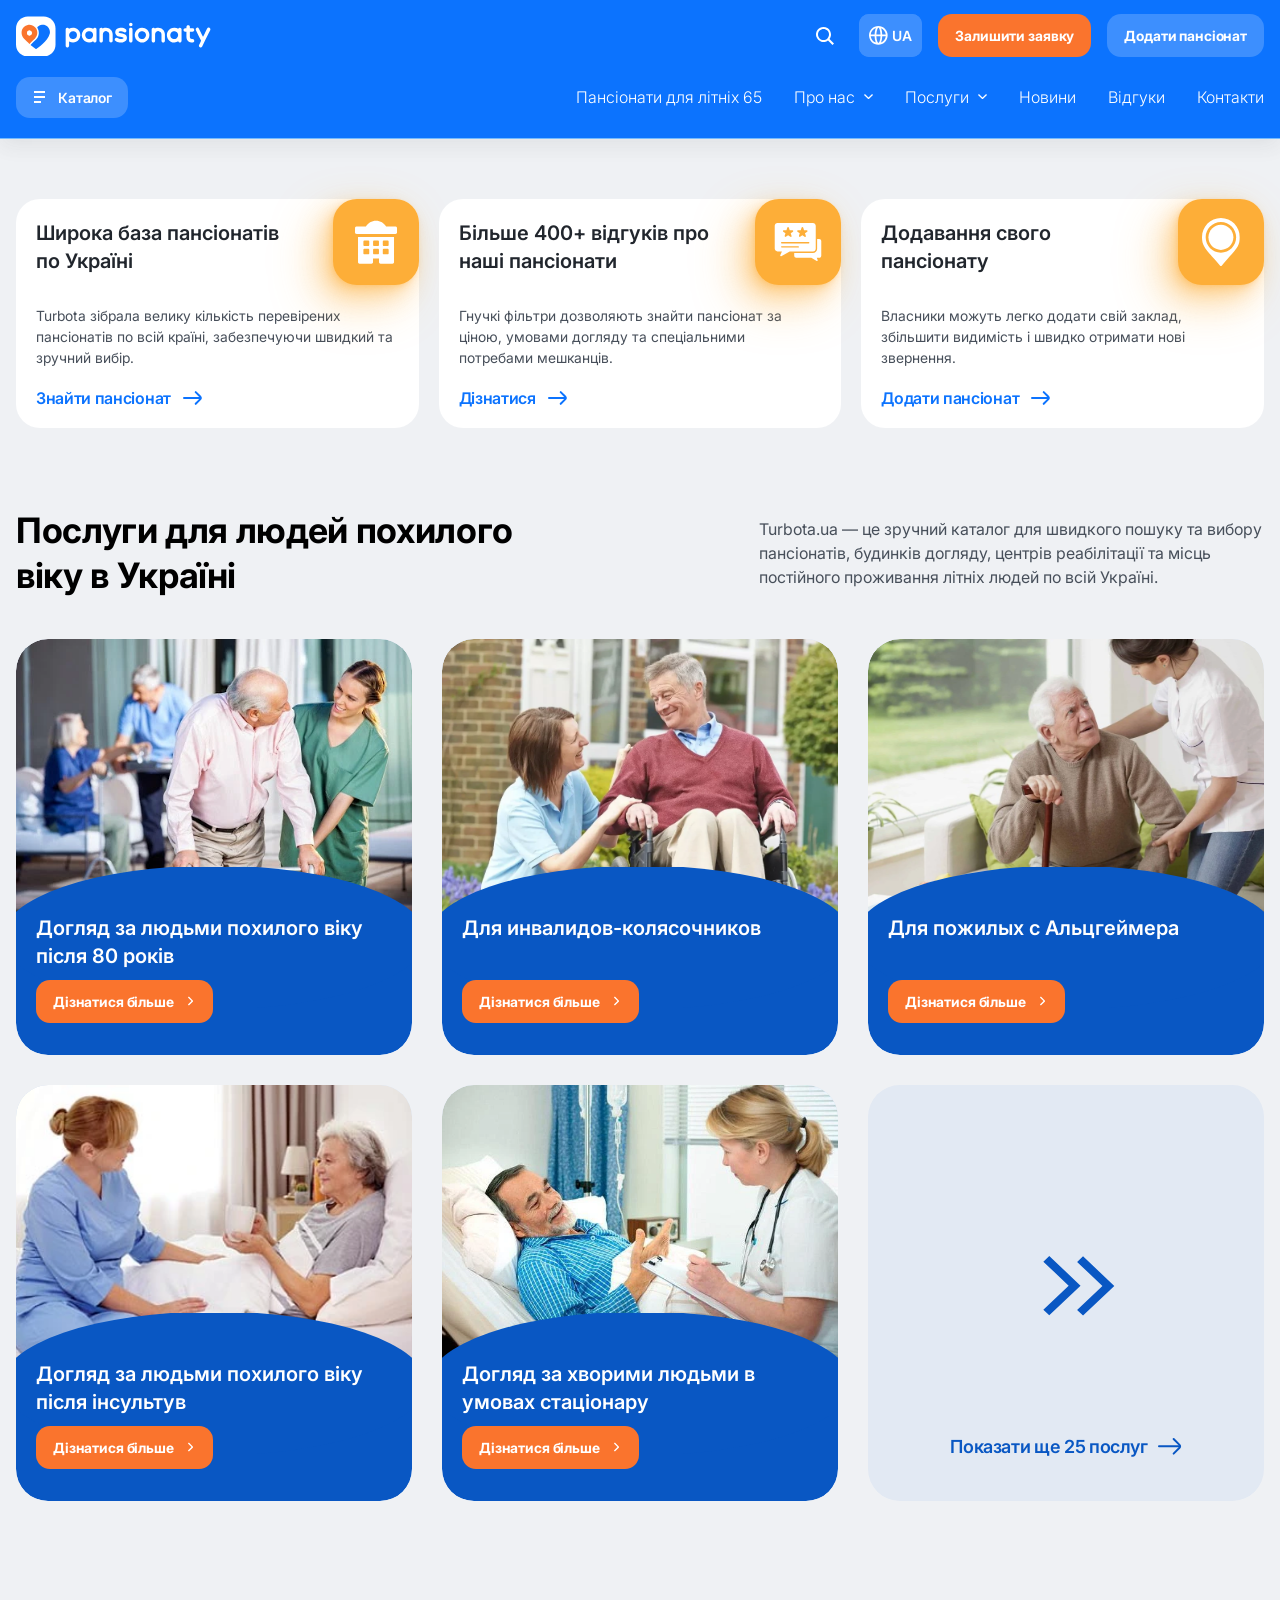
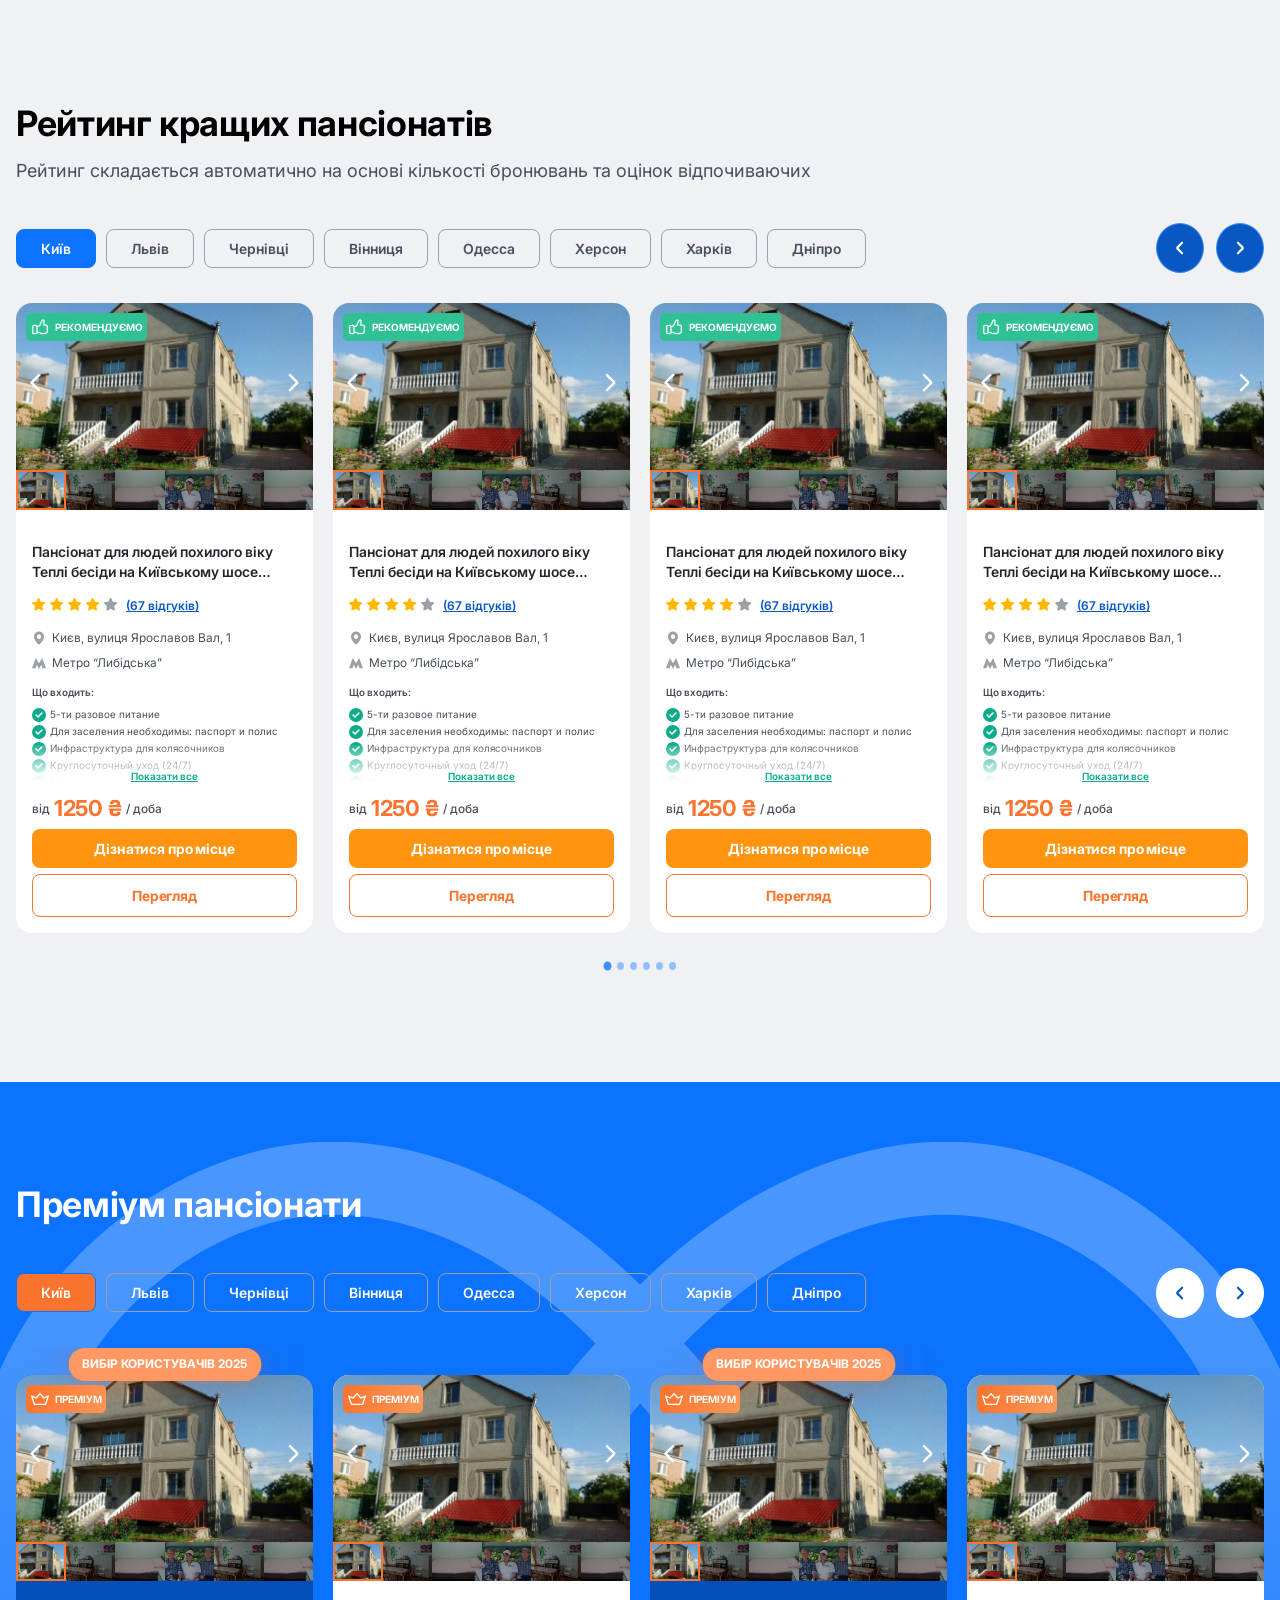
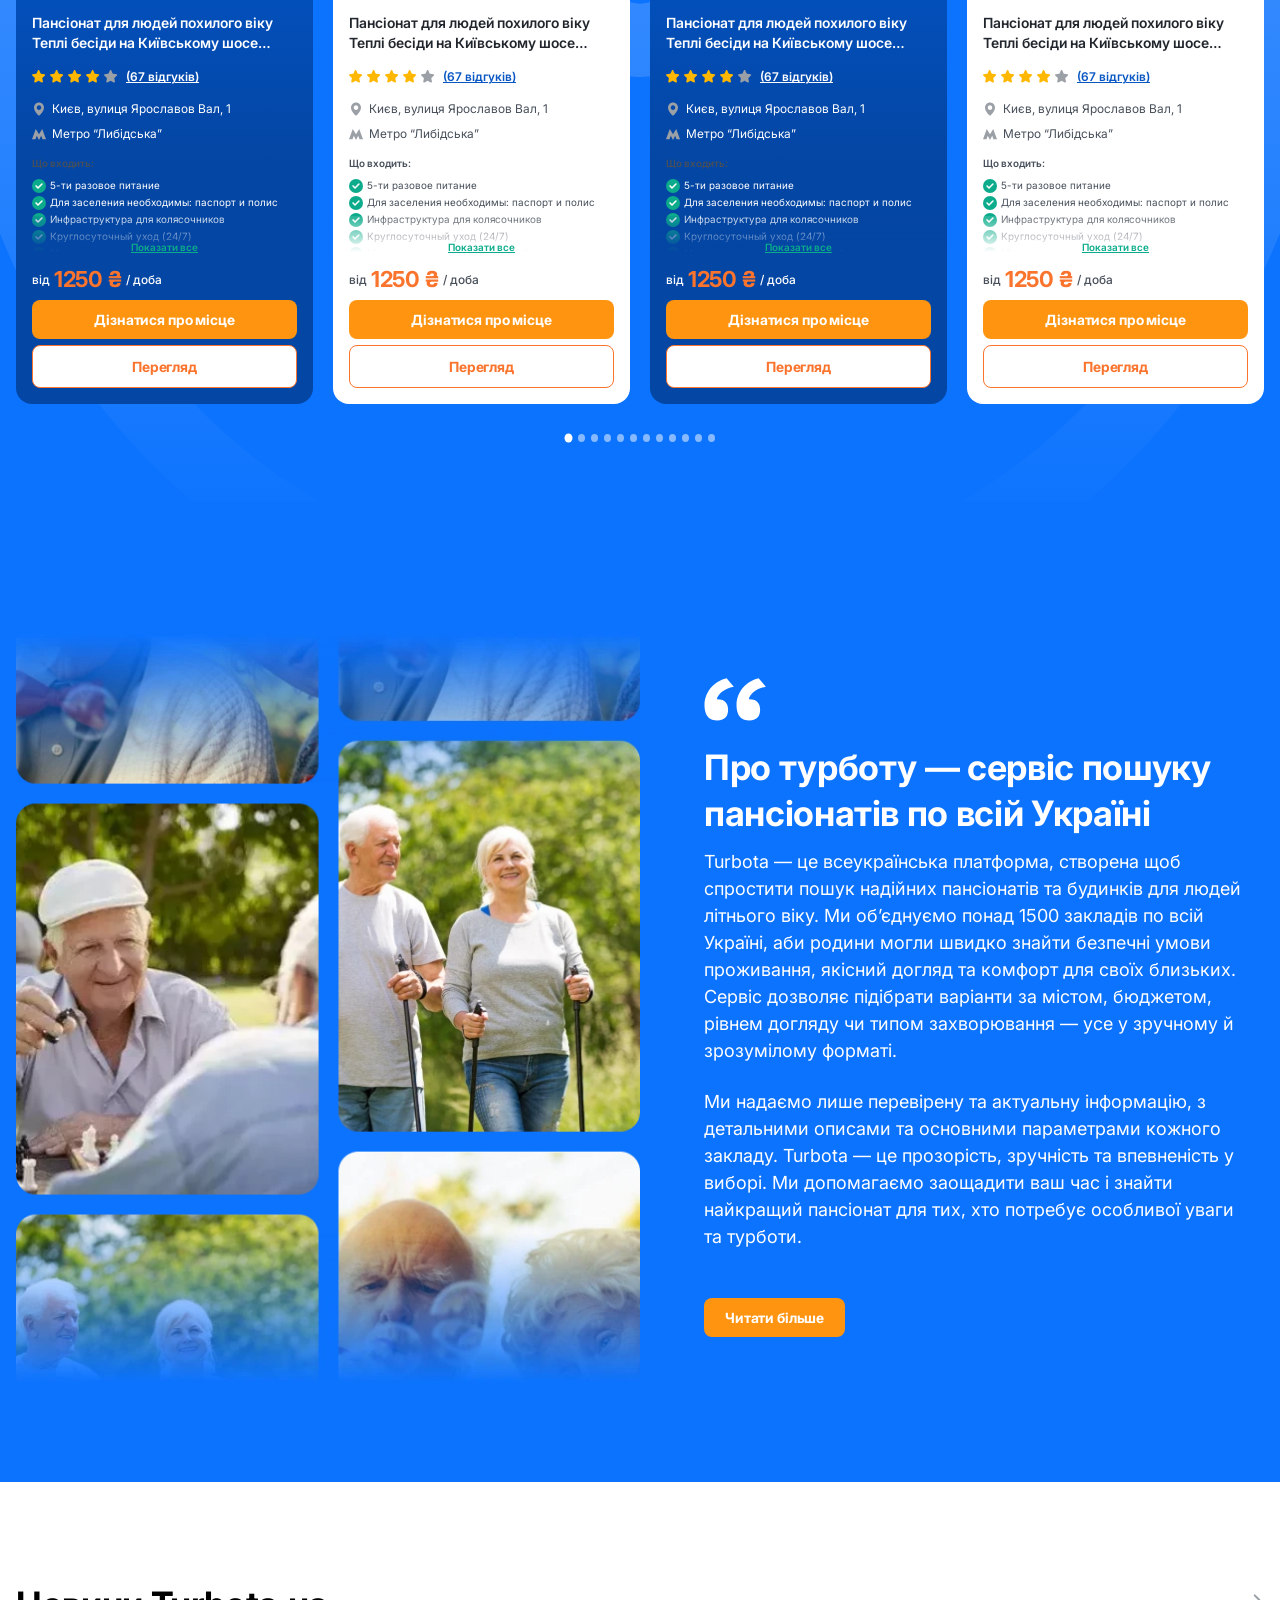
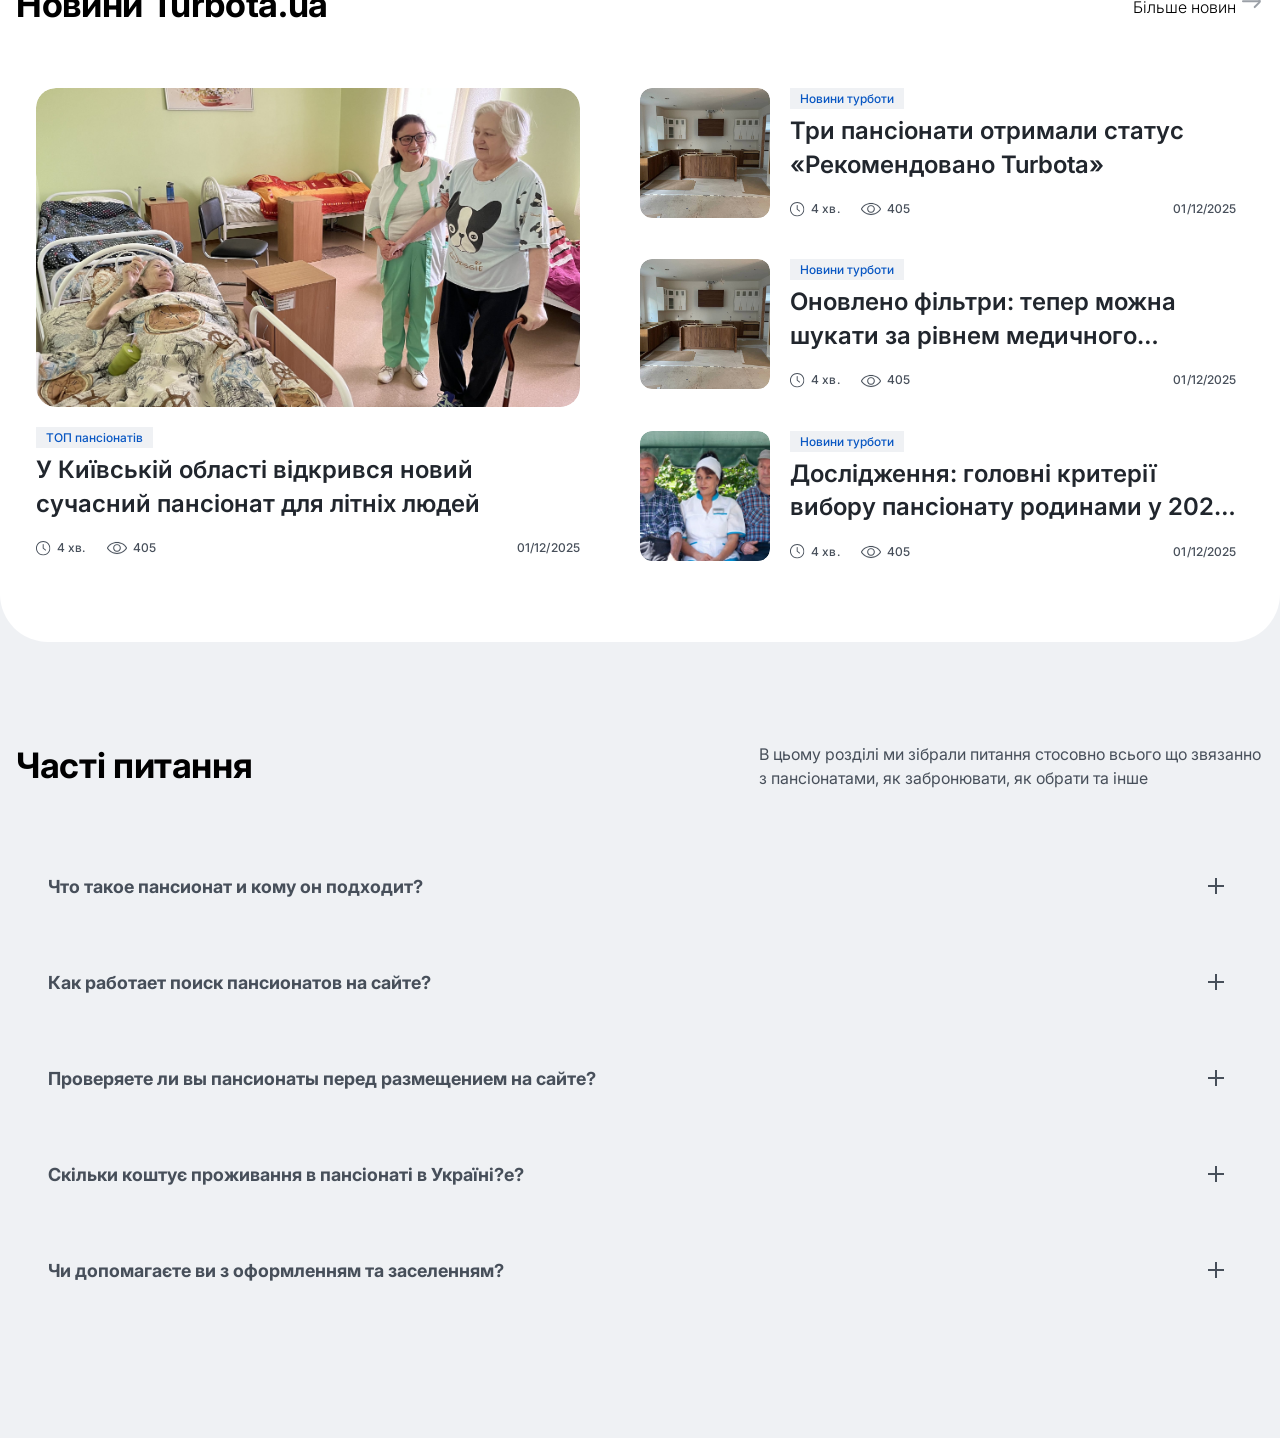
==== commit 0df43d54: "first commit" ====
--- a/index.html
+++ b/index.html
@@ -12,957 +12,3756 @@
 	
 <header class="header">
 	<div class="overlay"></div>
-	<div class="header__promo">
-		<div class="container">
-			<div class="header__promo__wrap">		
-		<span>Від 4000 грн безкоштовна доставка</span>
-		</div>
-		</div>
-	</div>
+	
 <div class="container">
 	
 	<div class="header__container">	
-		<div class="burger">
+		<a href="./index.html" class="logo">
+			<img src="./assets/images/logo.svg" alt="Keratin zone">
+		</a>
+
+		<div class="header__info">
+			<button class="search-btn open">
+				<svg xmlns="http://www.w3.org/2000/svg" width="18" height="18" viewBox="0 0 18 18" fill="none">
+					<path fill-rule="evenodd" clip-rule="evenodd" d="M7.5 0C6.31161 0 5.14023 0.282399 4.0824 0.823925C3.02456 1.36545 2.11055 2.1506 1.41568 3.11467C0.720821 4.07874 0.264998 5.19414 0.0857786 6.36894C-0.0934407 7.54373 0.00907469 8.7443 0.384876 9.87171C0.760678 10.9991 1.39901 12.0211 2.24726 12.8534C3.09552 13.6857 4.12941 14.3045 5.26374 14.6589C6.39808 15.0132 7.60038 15.0929 8.77156 14.8914C9.94275 14.6899 11.0493 14.213 12 13.5L16.5 18L18 16.5L13.5 12C14.3357 10.8857 14.8446 9.56075 14.9697 8.17354C15.0948 6.78633 14.8311 5.39169 14.2082 4.1459C13.5853 2.9001 12.6278 1.85238 11.443 1.12012C10.2582 0.38786 8.89284 0 7.5 0ZM2 7.5C2 6.04131 2.57946 4.64236 3.61091 3.61091C4.64236 2.57946 6.04131 2 7.5 2C8.95869 2 10.3576 2.57946 11.3891 3.61091C12.4205 4.64236 13 6.04131 13 7.5C13 8.95869 12.4205 10.3576 11.3891 11.3891C10.3576 12.4205 8.95869 13 7.5 13C6.04131 13 4.64236 12.4205 3.61091 11.3891C2.57946 10.3576 2 8.95869 2 7.5Z" fill="white"/>
+				</svg>
+			</button>
+			<div class="search-block">
+				<div class="container"> 
+					<div class="search-btn__wrap">
+						<button class="search-btn-close close">
+							<svg xmlns="http://www.w3.org/2000/svg" width="17" height="17" viewBox="0 0 17 17" fill="none">
+								<path d="M14.8823 0.321533C15.0243 0.321533 15.1652 0.349215 15.2964 0.403564C15.4277 0.458024 15.5476 0.538311 15.6479 0.638916L15.647 0.639893C16.0689 1.06235 16.0699 1.75191 15.6392 2.17505L9.66846 8.14673L15.647 14.1194C15.7475 14.2198 15.8279 14.3387 15.8823 14.47C15.9367 14.6012 15.9643 14.742 15.9644 14.884C15.9644 15.0261 15.9367 15.1669 15.8823 15.2981C15.8279 15.4294 15.7476 15.5493 15.647 15.6497L15.6411 15.6545C15.4309 15.8542 15.1617 15.9641 14.8784 15.9641C14.6025 15.964 14.3276 15.8664 14.1099 15.6487L8.13916 9.677L2.17529 15.6487L2.16943 15.6545C1.95925 15.8542 1.69009 15.9641 1.40674 15.9641V15.9631C1.19321 15.9639 0.984212 15.9023 0.806152 15.7844C0.627628 15.6662 0.488314 15.4976 0.405762 15.3C0.323205 15.1024 0.30084 14.8843 0.342285 14.6741C0.383744 14.464 0.486833 14.2709 0.638184 14.1194L6.60889 8.14771L0.638184 2.17603C0.43545 1.97327 0.321881 1.69809 0.321777 1.41138C0.321777 1.12452 0.435354 0.848602 0.638184 0.645752C0.840918 0.443045 1.11615 0.329444 1.40283 0.329346C1.68969 0.329346 1.96563 0.442901 2.16846 0.645752L8.13916 6.61646L14.1177 0.638916L14.1968 0.567627C14.2788 0.500244 14.3699 0.444387 14.4683 0.403564C14.5994 0.34914 14.7403 0.32157 14.8823 0.321533Z" fill="white" stroke="white" stroke-width="0.642857"/>
+							</svg>
+						</button>
+					</div>
+					<div class="search__wrap">						
+						<div class="search__container"> 
+						<form action="">
+						<input class="input__search-input" type="text" name="header_search" placeholder="Пошук по сайту......">
+						<div class="input__submit">
+							<span>Знайти</span>
+						<input type="submit" value="">
+							<svg xmlns="http://www.w3.org/2000/svg" width="20" height="20" viewBox="0 0 20 20" fill="none">
+								<path fill-rule="evenodd" clip-rule="evenodd" d="M8.83333 3C7.90903 3 6.99796 3.21964 6.1752 3.64083C5.35243 4.06202 4.64154 4.67269 4.10109 5.42252C3.56064 6.17236 3.20611 7.03989 3.06672 7.95362C2.92732 8.86735 3.00706 9.80112 3.29935 10.678C3.59164 11.5549 4.08812 12.3497 4.74787 12.9971C5.40762 13.6444 6.21176 14.1257 7.09402 14.4013C7.97628 14.6769 8.9114 14.7389 9.82232 14.5822C10.7332 14.4255 11.5939 14.0546 12.3333 13.5L15.8333 17L17 15.8333L13.5 12.3333C14.15 11.4667 14.5458 10.4361 14.6431 9.3572C14.7404 8.27826 14.5353 7.19354 14.0508 6.22459C13.5663 5.25564 12.8216 4.44074 11.9001 3.8712C10.9786 3.30167 9.91665 3 8.83333 3ZM4.55556 8.83333C4.55556 7.6988 5.00625 6.61073 5.80849 5.80849C6.61073 5.00625 7.6988 4.55556 8.83333 4.55556C9.96787 4.55556 11.0559 5.00625 11.8582 5.80849C12.6604 6.61073 13.1111 7.6988 13.1111 8.83333C13.1111 9.96787 12.6604 11.0559 11.8582 11.8582C11.0559 12.6604 9.96787 13.1111 8.83333 13.1111C7.6988 13.1111 6.61073 12.6604 5.80849 11.8582C5.00625 11.0559 4.55556 9.96787 4.55556 8.83333Z" fill="white"/>
+							</svg>
+					</div>
+						</form>
+						
+						</div>
+					</div>
+				</div>				
+			</div>
+			<div class="lang">
+				<div class="lang__current">
+						<svg xmlns="http://www.w3.org/2000/svg" width="19" height="19" viewBox="0 0 19 19" fill="none">
+							<path d="M9.42212 18.6664H9.24478C6.77719 18.643 4.41929 17.6433 2.68684 15.886C0.954394 14.1286 -0.0116162 11.7568 0.00010544 9.28912C0.0118272 6.82143 1.00033 4.45882 2.7494 2.71804C4.49847 0.977266 6.86574 0 9.33345 0C11.8011 0 14.1684 0.977266 15.9175 2.71804C17.6666 4.45882 18.6551 6.82143 18.6668 9.28912C18.6785 11.7568 17.7124 14.1286 15.98 15.886C14.2476 17.6433 11.8897 18.643 9.42212 18.6664ZM8.94378 2.09727C8.68011 2.41578 8.4036 2.92912 8.15393 3.64079C7.72343 4.87164 7.42359 6.55283 7.35242 8.45802H11.4906C11.4206 6.55283 11.1196 4.87164 10.6891 3.64079C10.4406 2.92912 10.1641 2.41578 9.90045 2.09727C9.67412 1.8231 9.52012 1.76477 9.45128 1.75194H9.39995C9.33578 1.7601 9.17828 1.8126 8.94378 2.09727ZM5.60124 8.45802C5.67357 6.39183 5.99791 4.50764 6.50308 3.06329C6.61858 2.73195 6.74575 2.41694 6.88692 2.12294C5.50944 2.57458 4.29007 3.41114 3.37296 4.53377C2.45583 5.6564 1.8793 7.01814 1.71152 8.45802H5.60124ZM1.71152 10.208C1.8793 11.6479 2.45583 13.0097 3.37296 14.1323C4.29007 15.255 5.50944 16.0915 6.88692 16.5431C6.74155 16.2369 6.61302 15.923 6.50191 15.6027C5.99674 14.1584 5.67357 12.2742 5.60124 10.208H1.71152ZM7.35242 10.208C7.42359 12.1132 7.72343 13.7944 8.15393 15.0252C8.4036 15.7369 8.68011 16.2502 8.94378 16.5687C9.17945 16.8534 9.33578 16.9071 9.39995 16.9153L9.45128 16.9141C9.52128 16.9024 9.67295 16.8429 9.90045 16.5687C10.1641 16.2502 10.4406 15.7369 10.6891 15.0252C11.1208 13.7944 11.4195 12.1132 11.4906 10.208H7.35242ZM13.2418 10.208C13.1707 12.2742 12.8463 14.1584 12.3412 15.6027C12.2455 15.8769 12.1417 16.1394 12.0285 16.3891C13.3051 15.8846 14.421 15.0433 15.2573 13.9548C16.0937 12.8664 16.6193 11.5715 16.778 10.208H13.243H13.2418ZM16.778 8.45802C16.6191 7.09459 16.0936 5.79976 15.2572 4.71133C14.4208 3.6229 13.305 2.78159 12.0285 2.27694C12.1417 2.52661 12.2455 2.79028 12.3412 3.06329C12.8463 4.50764 13.1707 6.39183 13.2418 8.45802H16.778Z" fill="white"/>
+						</svg>
+						<span>Ua</span>
+				</div>
+				<ul class="lang__dropdown">
+					<li class="lang__dropdown-item">
+					<a href="#">Ru </a>
+							</li>
+					<li class="lang__dropdown-item">
+					<a href="#">Eng </a>
+							</li>
+					</ul>
+				</div>
+				<div class="header__btns">
+					<button href="#" class="btn btn-primary">Залишити заявку</button>
+					<a href="#" class="btn btn-secondary">Додати пансіонат</a>
+				</div>
+			</div>		
+				<div class="burger" data-menu-toggle>
 			<span></span>
 			<span></span>
-			<span></span>
-		</div>		
-		<div class="header__nav">			
+		</div>	
+	</div>
+	<div class="header__bottom">
+		<div class="header__cat" data-menu-toggle>
+			<div class="header__cat__icon">
+			<span></span><span></span><span></span>
+			</div>
+			Каталог
+		</div>
+		<div class="header__nav">
+			<nav>
+				<ul>
+					<li><a href="#">Пансіонати для літніх <span>65</span></a> </li>
+					<li><a href="./page-about.html">Про нас</a>
+					<ul class="sub-menu">
+						<li><a href="#">Про нас</a></li>
+						<li><a href="#">FAQ</a></li>
+					</ul>
+					</li>
+					<li>
+						<a href="#">Послуги</a>
+						<ul class="sub-menu">
+							<li><a href="#">Для инвалидов-колясочников</a></li>
+							<li><a href="#">Догляд за людьми похилого віку після 80 років</a></li>
+							<li><a href="#">Для пожилых с Альцгеймера</a></li>
+							<li><a href="#">Догляд за хворими людьми в умовах стаціонару</a></li>
+							<li><a href="#">Догляд за людьми похилого віку після інсульту</a></li>
+						</ul>
+					</li>
+					<li><a href="#">Новини</a></li>
+					<li><a href="#">Відгуки</a></li>
+					<li><a href="#">Контакти</a></li>
+				</ul>
+			</nav>
+		</div>
+		<div class="header__menu">
+			<div class="container">
+				<div class="header__menu__wrap">
 			<nav>
 				<ul>
 					<li>
-						<a href="./page-catalog.html">Каталог</a>
+						<a href="#">Меню</a>
+						<ul class="sub-menu">
+							<li><a href="#">Головна</a></li>
+							<li><a href="#">Новини</a></li>
+							<li><a href="#">Відгуки</a></li>
+							<li><a href="#">Контакти</a></li>
+							<li><a href="#">Спецпропозиції</a></li>
+							<li><a href="#">Пансіонати для літніх 65</a></li>
+						</ul>
 					</li>
-					<li><a href="./page-about.html">про нас</a></li>
 					<li>
-						<a href="./page-services.html">контакти</a>
-					</li>							
-				</ul>
-			</nav>					
-		</div>
-		<div class="header__nav__mobile">
-			<div class="header__nav__mobile__wrap"> 
-			<div class="header__nav__mobile__logo">
-				<a href="./index.html" class="logo">
-					<img src="./assets/images/logo.svg" alt="Keratin zone">
-				</a>
-				<div class="burger">
-					<span></span>
-					<span></span>
-					<span></span>
-				</div>				
-			</div>
-			<nav>
-				<ul>
-					<li><a href="./page-catalog.html">Каталог</a></li>
-					<li class="active"><a href="#">%sale</a></li>
-					<li><a href="./page-brands.html">БРЕНДИ</a></li>
-					<li><a href="./page-about.html">Про нас</a></li>
-					<li><a href="./page-contact.html">Контакти</a></li>
-					<li><a href="./page-cart.html">Замовлення</a></li>
-					<li><a href="./page-delivery.html">Доставка</a></li>
-					<li><a href="./page-checkout.html">Оплата</a></li>
-					<li><a href="./single-brand.html">Один бренд</a></li>
-					<li><a href="./single-product.html">Один product</a></li>
+						<a href="#">Про нас</a>
+						<ul class="sub-menu">
+							<li><a href="#">Про нас</a></li>
+							<li><a href="#">FAQ</a></li>
+						</ul>
+					</li>
+					<li>
+						<a href="#">Послуги</a>
+						<ul class="sub-menu">
+							<li><a href="#">Для инвалидов-колясочников</a></li>
+							<li><a href="#">Догляд за людьми похилого віку після 80 років</a></li>
+							<li><a href="#">Для пожилых с Альцгеймера</a></li>
+							<li><a href="#">Догляд за хворими людьми в умовах стаціонару</a></li>
+							<li><a href="#">Догляд за людьми похилого віку після інсульту</a></li>
+						</ul>
+					</li>
+					<li>
+						<a href="#">Контакти</a>
+						<ul class="sub-menu">
+							<li><a href="#">Відгуки</a></li>
+							<li><a href="#">Новини</a></li>
+							<li><a href="#">Контакти</a></li>
+						</ul>
+					</li>
 				</ul>
 			</nav>
-			<div class="header__cta">
-					<span>зв`язок з нами</span>
-					<a href="tel:+380 77 000 2170">+380 77 000 2170</a>
-					<div>Пн-Нд: 10:00 - 20:00</div>
+			<div class="header__btns">
+					<button href="#" class="btn btn-primary">Залишити заявку</button>
+					<a href="#" class="btn btn-secondary">Додати пансіонат</a>
+				</div>
 				</div>
 			</div>
 		</div>
-
-		<a href="./index.html" class="logo">
-					<img src="./assets/images/logo.svg" alt="Keratin zone">
-				</a>
-		<div class="header__btn">
-			<button class="search-btn open">
-				<svg xmlns="http://www.w3.org/2000/svg" width="22" height="22" viewBox="0 0 22 22" fill="none">
-					<path d="M19.2498 19.2499L15.2715 15.2716" stroke="#111111" stroke-linecap="round" stroke-linejoin="round"/>
-					<path d="M10.0833 17.4167C14.1334 17.4167 17.4167 14.1334 17.4167 10.0833C17.4167 6.03325 14.1334 2.75 10.0833 2.75C6.03325 2.75 2.75 6.03325 2.75 10.0833C2.75 14.1334 6.03325 17.4167 10.0833 17.4167Z" stroke="#111111" stroke-linecap="round" stroke-linejoin="round"/>
-					</svg>
-			</button>
-			<div class="search">
-				<div class="container"> 
-				<div class="search__container"> 
-				<form action="">
-				<div class="input__search">
-				<input class="input__search-input" type="text" name="header_search" placeholder="Я шукаю...">
-			</div>
-				</form>
-				<button class="search-btn close">
-					<svg xmlns="http://www.w3.org/2000/svg" width="20" height="20" viewBox="0 0 20 20" fill="none">
-					<path d="M15 5L5 15" stroke="#111111" stroke-width="1.66613" stroke-linecap="round" stroke-linejoin="round"/>
-					<path d="M5 5L15 15" stroke="#111111" stroke-width="1.66613" stroke-linecap="round" stroke-linejoin="round"/>
-					</svg>
-				</button>
-				</div>
-				</div>
-				<div class="search-results">
-					<div class="search-results__title">
-						Блаблабла
-					</div>
-				</div>
-			</div>
-			<a href="./page-delivery.html" class="basket-btn">
-				<span>0</span>
-				<svg xmlns="http://www.w3.org/2000/svg" width="20" height="20" viewBox="0 0 20 20" fill="none">
-					<path d="M14 8C14 8.79565 13.6313 9.55871 12.9749 10.1213C12.3185 10.6839 11.4283 11 10.5 11C9.57174 11 8.6815 10.6839 8.02513 10.1213C7.36875 9.55871 7 8.79565 7 8" stroke="#111111" stroke-linecap="round" stroke-linejoin="round"/>
-					<path d="M3 5H18" stroke="#111111" stroke-linecap="round" stroke-linejoin="round"/>
-					<path d="M3.33333 4.94695C3.11696 5.24121 3 5.59912 3 5.96695V17.3C3 17.7509 3.17559 18.1833 3.48816 18.5021C3.80072 18.8209 4.22464 19 4.66667 19H16.3333C16.7754 19 17.1993 18.8209 17.5118 18.5021C17.8244 18.1833 18 17.7509 18 17.3V5.96695C18 5.59912 17.883 5.24121 17.6667 4.94695L16 2.68C15.8448 2.46887 15.6434 2.2975 15.412 2.17947C15.1806 2.06145 14.9254 2 14.6667 2H6.33333C6.07459 2 5.8194 2.06145 5.58798 2.17947C5.35655 2.2975 5.15525 2.46887 5 2.68L3.33333 4.94695Z" stroke="#111111" stroke-linecap="round" stroke-linejoin="round"/>
-				</svg>
-			</a>
-			</div>		
 	</div>
 </div>
 	</header>
 	<main>
-		<section class="hero">
-			<div class="hero__container">
-				<div class="swiper heroSlider">
-					<div class="swiper-wrapper hero__wrapper">
-						<div class="swiper-slide hero__slide">
-							<a href="#">
-								<img class="hero__slide-desktop" src="./assets/images/hero-img (1).webp" alt="Святковий набір">
-								<img class="hero__slide-mob" src="./assets/images/hero-mob.webp" alt="Святковий набір">
+<section class="adv">
+	<div class="container">
+		<div class="adv__items">
+			<div class="adv__item">
+				<div class="adv__item__top">Широка база пансіонатів по Україні</div>
+				<div class="adv__item__info">Turbota зібрала велику кількість перевірених пансіонатів по всій країні, забезпечуючи швидкий та зручний вибір.</div>
+				<a href="#" class="adv__item__link">Знайти пансіонат</a>
+				<div class="adv__item__icon">
+					<img src="./assets/images/adv__img1.svg" alt="Широка база пансіонатів по Україні">
+				</div>
+			</div>
+			<div class="adv__item">
+				<div class="adv__item__top">Більше 400+ відгуків про наші пансіонати</div>
+				<div class="adv__item__info">Гнучкі фільтри дозволяють знайти пансіонат за ціною, умовами догляду та спеціальними потребами мешканців.</div>
+				<a href="#" class="adv__item__link">Дізнатися</a>
+				<div class="adv__item__icon">
+					<img src="./assets/images/adv__img2.svg" alt="Більше 400+ відгуків про наші пансіонати">
+				</div>
+			</div>
+			<div class="adv__item">
+				<div class="adv__item__top">Додавання свого пансіонату</div>
+				<div class="adv__item__info">Власники можуть легко додати свій заклад, збільшити видимість і швидко отримати нові звернення.</div>
+				<a href="#" class="adv__item__link">Додати пансіонат</a>
+				<div class="adv__item__icon">
+					<img src="./assets/images/adv__img3.svg" alt="Додавання свого пансіонату">
+				</div>
+			</div>
+		</div>
+	</div>
+</section>
+<section class="serving mb-m">
+	<div class="container">
+		<div class="serving__container">
+			<div class="serving__title justify-title">
+				<div class="title">Послуги для людей похилого віку в Україні</div>
+				<p>Turbota.ua — це зручний каталог для швидкого пошуку та вибору пансіонатів, будинків догляду, центрів реабілітації та місць постійного проживання літніх людей по всій Україні.</p>
+
+			</div>
+			<div class="serving__items">
+				<div class="serving__item">
+					<a href="#" class="serving__item__img">
+						<img src="./assets/images/serving-img.webp" alt="Догляд за людьми похилого віку після 80 років">
+					</a>
+					<div class="serving__item__info">
+						<a href="#">Догляд за людьми похилого віку після 80 років</a>
+						<a href="#" class="btn btn-primary">
+							Дізнатися більше
+							<svg xmlns="http://www.w3.org/2000/svg" width="12" height="12" viewBox="0 0 12 12" fill="none">
+								<path d="M9 5.625L4.875 1.5L3.9375 2.4375L7.5 6L3.9375 9.5625L4.875 10.5L9 6.375V5.625Z" fill="white"/>
+							</svg>
+						</a>
+					</div>
+				</div>
+				<div class="serving__item">
+					<a href="#" class="serving__item__img">
+						<img src="./assets/images/serving-img2.1.webp" alt="Для инвалидов-колясочников">
+					</a>
+					<div class="serving__item__info">
+						<a href="#">Для инвалидов-колясочников</a>
+						<a href="#" class="btn btn-primary">
+							Дізнатися більше
+							<svg xmlns="http://www.w3.org/2000/svg" width="12" height="12" viewBox="0 0 12 12" fill="none">
+								<path d="M9 5.625L4.875 1.5L3.9375 2.4375L7.5 6L3.9375 9.5625L4.875 10.5L9 6.375V5.625Z" fill="white"/>
+							</svg>
+						</a>
+					</div>
+				</div>
+				<div class="serving__item">
+					<a href="#" class="serving__item__img">
+						<img src="./assets/images/serving-img2.webp" alt="Для пожилых с Альцгеймера">
+					</a>
+					<div class="serving__item__info">
+						<a href="#">Для пожилых с Альцгеймера</a>
+						<a href="#" class="btn btn-primary">
+							Дізнатися більше
+							<svg xmlns="http://www.w3.org/2000/svg" width="12" height="12" viewBox="0 0 12 12" fill="none">
+								<path d="M9 5.625L4.875 1.5L3.9375 2.4375L7.5 6L3.9375 9.5625L4.875 10.5L9 6.375V5.625Z" fill="white"/>
+							</svg>
+						</a>
+					</div>
+				</div>
+				<div class="serving__item">
+					<a href="#" class="serving__item__img">
+						<img src="./assets/images/serving-img3.webp" alt="Догляд за людьми похилого віку після інсультув">
+					</a>
+					<div class="serving__item__info">
+						<a href="#">Догляд за людьми похилого віку після інсультув</a>
+						<a href="#" class="btn btn-primary">
+							Дізнатися більше
+							<svg xmlns="http://www.w3.org/2000/svg" width="12" height="12" viewBox="0 0 12 12" fill="none">
+								<path d="M9 5.625L4.875 1.5L3.9375 2.4375L7.5 6L3.9375 9.5625L4.875 10.5L9 6.375V5.625Z" fill="white"/>
+							</svg>
+						</a>
+					</div>
+				</div>
+				<div class="serving__item">
+					<a href="#" class="serving__item__img">
+						<img src="./assets/images/serving-img4.webp" alt="Догляд за хворими людьми в умовах стаціонару">
+					</a>
+					<div class="serving__item__info">
+						<a href="#">Догляд за хворими людьми в умовах стаціонару</a>
+						<a href="#" class="btn btn-primary">
+							Дізнатися більше
+							<svg xmlns="http://www.w3.org/2000/svg" width="12" height="12" viewBox="0 0 12 12" fill="none">
+								<path d="M9 5.625L4.875 1.5L3.9375 2.4375L7.5 6L3.9375 9.5625L4.875 10.5L9 6.375V5.625Z" fill="white"/>
+							</svg>
+						</a>
+					</div>
+				</div>
+				<div class="serving__item serving__item-more">
+        <div class="serving__item-more-content">
+            <a href="#" class="arrow-icon">
+                <svg xmlns="http://www.w3.org/2000/svg" width="97" height="60" viewBox="0 0 97 60" fill="none">
+									<path d="M84.4299 29.9499L59.1002 5.93119L65.0371 0.301575L96.3033 29.9495L65.0371 59.5973L59.1007 53.9682L84.4299 29.9499Z" fill="#0957C3"/>
+									<path d="M50.6589 29.6483L25.3292 5.62962L31.2661 0L62.5323 29.6479L31.2661 59.2958L25.3297 53.6666L50.6589 29.6483Z" fill="#0957C3"/>
+								</svg> 
 							</a>
-						</div>
-						<div class="swiper-slide hero__slide">
-							<a href="#">
-								<img class="hero__slide-desktop" src="./assets/images/hero-img (1).webp" alt="Святковий набір">
-								<img class="hero__slide-mob" src="./assets/images/hero-mob.webp" alt="Святковий набір">
-							</a>
-						</div>
-					</div>	
-					<div class="hero__overlay">
-					<div class="container">
-						<div class="hero__pagination"></div>
+            <a href="#" class="more-link">
+                Показати ще 25 послуг 								
+								<svg width="24" height="21" viewBox="0 0 24 21" fill="none" xmlns="http://www.w3.org/2000/svg">
+							<path d="M1.00001 10.2987L21.5974 10.2987" stroke="#0957C3" stroke-width="2" stroke-linecap="round" stroke-linejoin="round"/>
+							<path d="M15.6316 3.00635L21.5094 8.88417C22.2905 9.66522 22.2905 10.9316 21.5094 11.7126L15.6316 17.5904" stroke="#0957C3" stroke-width="2" stroke-linecap="round"/>
+							</svg>
+
+            </a>
+        </div>
+    </div>
+			</div>
+		</div>
+	</div>
+</section>
+<!-- <section class="map">
+  <div class="container">
+    <div class="map__wrapper">
+      
+      <div class="map__container">
+        <img src="./assets/images/ukraine_map.svg" alt="Карта України" class="map-base">
+				<svg width="1080" height="816" viewBox="0 0 1080 816" fill="none" xmlns="http://www.w3.org/2000/svg">
+<g filter="url(#filter0_d_86_622)">
+<path d="M662.793 663.25L664 663.079L665.223 663.842L668.282 663.955L669.024 664.615L669.488 666.714L668.548 667.192L667.189 666.999L666.583 667.676L666.724 668.728L667.931 669.871L671.329 668.535L673.697 669.957L674.037 671.504L673.839 672.056L672.213 673.029L672.139 675.497L672.547 676.254L676.546 678.256L677.096 681.499L680.687 687.403L680.013 688.643H678.988L678.512 689.11L678.455 690.265L676.563 690.236L673.754 691.306L671.675 691.419L670.191 689.11L668.31 689.292L667.54 688.814L666.837 685.879L665.925 684.724L665.308 684.428L663.048 684.713L660.675 683.694L659.836 684.104L658.301 681.937L655.696 679.991L654.653 678.484L655.696 677.949L655.707 679.172L656.058 678.876L656.103 679.411L656.449 677.847L657.225 679.257L656.744 677.568L657.282 677.113L660.969 676.243L664.719 676.47L663.343 675.634L660.958 675.224L662.023 674.479L662.668 672.437L662.119 664.388L662.793 663.25Z" fill="#D7E1EF" stroke="white"/>
+<path d="M809.722 624.312L809.818 624.716L809.076 625.154L808.022 626.986L805.247 627.043L802.913 625.928L801.848 626.525L801.542 628.033L803.264 629.17L802.466 630.001L800.443 630.581L799.463 631.497L799.871 633.129L800.166 632.032L800.443 632.822L798.75 636.429L799.645 641.657L801.259 644.364L797.317 647.015L791.913 647.447L790.146 649.114L780.788 647.561L779.128 647.857L778.318 648.972L777.066 649.62L774.852 649.211L771.578 650.593L771.175 649.62L770.207 649.069L770.218 647.846L768.462 645.911L764.48 643.278L759.456 641.713L755.4 642.572L752.591 644.137L750.042 647.015L750.138 648.733L751.849 649.592L748.676 651.224L748.467 652.089L748.988 652.931L750.166 653.523L749.911 653.921L746.909 652.51L744.032 652.817L743.443 653.568L743.641 654.649L742.95 655.991L740.724 656.538L739.274 657.425L738.141 659.979L737.857 662.317L735.597 664.388L734.011 663.824L734.096 662.869L733.184 661.925L731.78 661.555L731.236 661.936L730.126 661.202L727.854 661.879L727.837 662.459L726.744 662.812L725.651 662.431L718.899 663.108L716.095 664.712L713.172 665.645L705.95 669.883L703.928 672.42L701.809 677.892L700.795 678.41L700.71 680.725L698.751 680.401L697.357 681.271L696.083 683.569L692.168 684.388L690.26 688.74L687.088 689.32L685.807 690.333L683.564 690.486L682.794 691.067L678.455 690.264L678.512 689.11L678.988 688.643H680.013L680.687 687.403L677.096 681.499L676.546 678.256L672.547 676.254L672.139 675.497L672.213 673.028L673.839 672.056L674.037 671.504L673.697 669.957L671.329 668.535L667.931 669.871L666.724 668.728L666.582 667.676L667.189 666.999L668.548 667.192L669.488 666.714L669.024 664.615L668.282 663.955L665.223 663.842L664.005 663.079L662.793 663.25L663.008 661.259L663.903 661.361L664.872 660.781L665.506 659.342L665.812 656.555L665.195 652.112L665.404 650.69L663.456 644.757L661.156 641.463L658.097 638.63L655.089 637.191L653.322 638.71L651.164 638.812L650.11 640.547L649.017 640.519L647.527 638.755L645.494 638.067L643.783 636.799L639.728 631.833L636.063 628.482L632.273 626.07L629.86 625.592L625.176 625.82L620.123 629.273L612.669 627.071L613.552 626.099L613.609 625.183L611.983 623.718L614.929 619.73L617.115 617.954L620.893 615.685L622.168 615.305L622.802 615.6L622.984 614.699L626.716 612.444L627.402 613.036L628.076 612.669L628.416 613.036L629.311 611.5L629.033 610.978L628.121 611.006L628.263 610.626L632.455 607.131L641.24 602.198L643.262 601.86L644.033 600.366L644.99 595.927L644.639 597.125L645.228 598.168L646.938 599.479L648.032 599.662L653.294 597.379L656.789 593.968L657.91 594.687L658.233 594.039L659.077 593.799V592.968L659.655 592.616L660.114 592.573L660.408 593.559L661.773 593.052L662.079 593.926L662.459 593.912L663.58 591.629L664.169 591.728L665.812 590.163L666.951 591.333L667.817 591.516L669.097 593.461L668.956 589.022L669.687 589.064L671.159 587.683L672.564 587.965L672.774 587.57L672.088 586.034L668.1 585.766L666.99 586.203L666.905 586.654L665.982 586.33L666.656 585.202L665.857 579.044L667.189 576.972L665.897 573.421L666.877 573.069L665.857 567.094L667.245 566.854L669.239 568.827L669.981 569.01L670.429 571.166L670.933 570.687L671.386 570.87L671.199 572.096L671.765 572.871L672.706 573.224L673.221 572.759L674.343 574.365L674.654 574.478L676.116 572.35L675.311 572.04L674.988 570.518L675.804 569.969L676.756 570.673L677.753 572.195V573.013L676.518 574.534L676.858 575.141L675.821 574.774L675.708 575.464L677.096 575.605L678.823 577.057L679.509 579.495L679.31 579.904L678.738 579.594L678.557 580.749L679.016 580.129L679.633 580.749L679.888 580.524L679.848 578.72L680.449 578.016L681.163 577.733L681.587 578.058L681.134 578.255L681.276 578.959L681.837 580.397L682.261 580.482L682.681 580.228L681.672 578.79L684.199 578.353L683.553 577.677L682.482 578.043L681.027 577.015L681.599 576.183L685.235 575.648L687.41 577.522L688.096 577.536L688.6 579.537L690.401 580.143L692.197 582.3L693.081 582.567L690.962 584.78L690.582 584.738L690.373 583.821L689.053 583.92L690.022 585.865L691.551 585.936L691.381 586.866L693.471 586.274L693.879 585.696L694.468 586.259L694.666 585.795L694.049 585.358L693.624 582.469L692.797 581.834L693.092 581.059L692.095 580.806L692.559 581.524L692.038 581.679L690.611 579.551L689.756 578.959L689.178 579.284L689.529 577.917L691.126 579.199L692.055 578.72L693.89 579.622L694.468 579.439L695.663 580.467L695.646 581.327L694.972 581.524L695.675 583.046L695.969 582.751L695.533 581.623L697.063 579.171L697.754 579.763L697.221 581.243L697.595 582.412L699.447 582.905L699.504 583.455L700.223 582.751L699.872 582.102L700.167 581.567L699.056 581.228L699.124 580.777L700.348 580.665L701.079 580.073L702.721 582.187L703.605 584.667L707.406 587.767L706.873 589.741L707.292 591.305L708.641 590.557L709.666 587.923L711.252 588.824L711.966 588.359L710.595 584.836L711.224 584.019L710.646 583.455L714.622 586.034L715.126 586.993L714.101 590.361L710.578 592.038L710.566 593.461L708.754 595.053L708.556 595.927L706.188 596.068L706.788 597.435L710.255 596.702L713.2 593.432L715.534 591.643L719.023 590.515L720.066 589.712L720.808 591.023L720.287 591.911L719.137 590.966L716.276 592.517L715.517 596.336L720.009 594.757L720.19 596.124L720.723 595.984L721.453 596.801L720.502 598.224L719.811 598.506L719.63 599.648L717.862 599.887L716.191 601.719L717.018 601.987L717.256 602.72L719.839 601.55L720.513 601.691L721.652 600.831L725.945 599.648L723.266 601.832L723.968 602.043L723.923 603.523L725.843 602.255L726.602 603.241L726.013 603.594L726.002 604.383L726.801 605.144L727.741 604.468L730.143 604.016L729.888 605.454L730.856 606.525L732.947 607.173L735.807 612.711L736.934 617.686L735.779 619.095L733.745 619.871L733.043 620.871L734.448 624.253L735.881 626.281L738.226 627.959L738.951 627.89L739.489 627.242L740.945 627.481L744.734 629.95L748.382 631.4L748.903 632.088L747.487 633.385L748.62 634.188L748.563 634.978L749.475 633.289L753.027 632.509L753.491 632.947L753.661 630.513L751.458 630.245L749.957 627.578L748.144 626.451L746.909 624.014L746.167 624.253L742.293 617.644L740.174 614.741L738.843 613.67L735.348 608.413L734.408 607.779L733.337 605.341L732.527 604.425H731.938L730.211 599.182L728.891 597.322L729.678 596.914L734.94 607.201L746.15 622.788L750.925 628.004L753.559 629.989L756.323 631.343L760.492 629.313L765.857 627.947L766.191 626.804L767.709 625.353L767.805 624.705L767.227 623.972L770.722 621.097L770.609 619.307L772.014 618.475L773.124 618.969L771.832 620.194L772.886 622.097L775.594 624.494L777.95 625.496L780.193 625.308L781.824 624.155L782.68 622.943L782.567 620.772L783.212 620.167L786.792 618.828L792.728 617.968L794.371 618.701L795.379 618.306L796.767 618.828L798.733 620.308L800.613 619.603L801.82 619.688L804.261 621.618L805.485 621.914L806.13 621.618L806.425 620.772L807.462 620.899L808.306 622.041L808.107 623.027L809.722 624.312Z" fill="#D7E1EF" stroke="#FBFBFB" stroke-width="1.5"/>
+<path d="M594.746 281.167L595.126 281.477L594.537 282.351L596.91 284.24L597.556 285.79L603.39 287.495L603.657 289.299L601.187 289.891L602.144 290.905L601.413 292.047L604.025 295.316L604.529 295.246L605.005 293.893L605.849 294.569L605.696 295.542L606.647 295.697L607.338 299.572L609.553 301.024L609.145 302.856L609.706 303.364L609.23 303.561L609.004 305.195L609.972 306.323L608.432 307.281L607.882 306.591L607.083 307.338L610.029 311.143L610.692 313.088L613.201 312.425L613.818 314.722L615.699 314.99L616.515 316.385L616.571 320.035L620.763 321.543L621.749 322.91L622.938 323.192L622.434 324.108L623.153 326.461L622.406 327.251L625.187 329.266L624.819 329.646L624.892 333.057L623.023 334.931L621.409 334.988L621.284 338.652L620.276 339.483L621.664 340.413L621.482 342.203L622.128 343.345L623.193 343.302L624.275 344.148L624.4 345.684L620.332 345.557L617.568 343.979L614.912 343.668L613.399 341.766L611.955 345.416L611.167 346.149L611.281 346.572L611.966 346.614L611.405 347.544L613.297 349.137L615.235 349.771L615.994 350.757L617.285 351.265L618.254 353.04L619.137 352.463L620.344 353.421L623.278 352.744L624.552 353.28L625.436 354.619L627.962 353.322L629.871 353.52L629.413 354.703L625.946 357.945L625.215 359.692L626.025 360.932L631.559 362.835L631.542 364.427L627.894 366.019L628.608 366.597L629.214 369.43L628.597 370.586L630.619 371.459L630.676 371.925L629.356 372.065L629.339 372.77L624.094 373.897L623.924 373.038L622.394 373.207L622.253 372.672L621.341 372.531L620.922 373.277L621.465 374.447L618.129 374.673L617.999 374.01L616.894 374.983L616.515 374.376L614.872 373.813L615.263 375.743L614.017 375.8L612.923 370.36L611.757 370.896L611.405 369.275L611.74 368.909L610.731 368.57L610.295 367.626L609.315 369.275L607.35 368.993L606.772 368.641L607.055 367.739L606.619 366.189L606.019 366.372L605.86 365.568L603.407 366.104L602.733 365.258L602.637 365.667L601.612 365.695L601.555 367.076L600.264 367.147L599.55 372.362L598.049 371.53L597.652 373.292L595.602 373.897L595.551 374.828L596.531 375.574L596.474 377.364L596.095 377.717L594.231 377.801L593.908 378.393L593.373 378.21L593.527 377.251L591.591 377.294L590.511 376.293L589.472 377.576L586.651 378.139L585.248 379.858L585.276 378.097L581.824 376.138L580.954 376.082L579.986 375.039L579.551 375.743L577.277 376.673L575.046 376.363L574.33 378.844L571.229 378.252L569.25 379.591L569.98 378.139L569.419 377.717L568.605 378.576L569.152 378.9L568.745 379.295L569.334 380.549L568.31 381.437L568.675 381.916L567.945 383.227L568.366 383.663L566.837 384.636L566.809 385.637L563.258 387.272L561.883 388.498L562.374 389.118L562.108 389.526L561.35 389.047V389.766L560.409 390.541L560.508 389.597L559.82 390.978L558.642 390.231L558.515 391.048L557.364 391.09L556.424 388.906L554.207 389.554L553.716 388.314L552.074 388.075L551.555 389.005L549.941 388.666L549.015 390.09L548.467 389.723L547.976 390.372L547.667 390.104L547.232 391.048L546.222 390.259L545.941 390.752L545.086 390.386L544.412 389.061L543.949 389.273L542.84 388.554L541.83 388.822L541.493 388.329L539.992 388.554L539.402 387.948L539.037 387.99L539.163 388.808L536.764 388.596L536.68 389.498L536.147 389.71L533.803 389.301L532.779 388.061L532.385 388.991L530.056 388.103L529.916 388.709L528.975 388.793L527.208 388.215L524.457 389.399L524.373 390.231L523.84 390.033L523.124 391.682L521.538 391.598L523.166 393.331L522.562 395.713L520.612 396.403L519.419 398.263L521.327 399.884L520.78 400.561L521.188 400.913L521.061 402.59L517.062 402.83L515.784 401.477L513.413 402.097L512.655 405.352L509.68 405.817L508.74 406.578L506.368 407.086L506.424 408.241L505.19 408.706L504.657 408.791L501.976 407.1L501.386 407.649L501.148 409.214L499.563 410.905L498.566 410.806L496.489 408.791L492.658 409.439L492.63 408.157L494.314 407.734L494.482 406.48L493.823 406.071L495.142 406.114L494.412 402.224L492.195 401.547L491.69 400.674L491.844 399.645L493.528 399.419L493.879 397.827L493.121 397.785L492.967 396.728L491.521 396.262L491.619 395.121L490.385 395.078L488.448 393.106L487.62 393.064L487.873 392.471L487.297 392.035L487.817 390.879L488.743 390.71L487.662 389.033L487.887 388.554L483.186 387.018L482.723 382.593L481.544 381.832L481.081 379.633L480.576 379.112L481.446 378.168L480 377.42L479.313 377.815L477.657 375.997L478.19 375.18L477.643 374.616L479.72 371.417L479.243 371.121L479.2 369.797L477.194 370.642L475.552 367.598L475.973 367.429V366.71L476.576 367.683L477.671 364.625L479.383 365.188L479.102 363.37L481.572 362.637L481.516 361.806H480.94L480.561 361.003L481.165 357.015L480.14 355.21L481.137 355.436L481.586 354.83L482.582 355.056L482.091 356.155L481.207 356.451L483.017 358.466L485.347 358.001L485.712 358.579L487.312 357.86L488.673 358.001L488.252 356.93L489.319 356.564L490.932 353.393L492.083 352.927L492.027 350.912L491.423 349.489L491.69 348.686L492.265 348.996L494.047 348.488L494.819 347.431L495.549 347.248L497.71 347.868L498.285 350.546L499.254 351.729L499.983 350.616L499.338 349.249L500.334 348.798L501.12 347.121L501.26 347.798L503.716 347.558L503.155 351.392L511.378 352.829L511.491 354.153L511.926 354.224L513.104 349.517L514.087 349.249L513.918 347.502L515.041 347.163L515.083 345.796L516.654 344.824L518.816 347.544H519.742L521.3 345.642L521.917 345.881L523.026 344.514L524.485 345.501L526.183 345.515L528.891 347.277L529.818 346.332L531.389 346.346L532.273 345.642L535.375 345.796L536.189 345.092L537.339 345.275L537.943 343.668L538.448 343.655L538.645 341.738L537.943 341.09L541.493 340.568L542.012 339.863L541.928 338.722L543.079 337.144L543.822 338.186L543.612 336.975L544.651 336.594L546.124 335.157L546.474 331.774L547.036 330.901L547.541 330.647L548.299 331.436L548.537 330.746L548.987 330.802L548.369 329.519L548.846 329.04L547.934 328.899L548.173 327.279L551.443 322.276L551.288 321.092L551.934 321.402L552.172 320.81L551.176 320.247L551.667 318.161L552.172 317.837L551.568 316.442L551.934 314.666L550.741 313.693L552.158 310.635L551.681 309.099L553.309 308.043L554.081 308.747L555.582 306.774L559.61 305.491L559.722 304.942L558.431 302.983L557.743 302.772L557.715 302.208L558.305 301.785L556.537 300.813L555.484 301.292L556.621 299.981L555.792 299.882L556.214 298.868L560.101 298.53L561.869 298.854L562.669 299.572L562.866 300.15L561.855 303.011L561.911 305.478L562.725 307.211L563.96 307.492L564.353 308.522L565.293 308.366L565.588 309.677L566.163 309.522L566.402 307.577L568.24 307.296L568.745 305.858L569.489 305.632L569.727 304.942L570.794 305.012L571.018 308.803L575.72 309.226L577.53 306.126L578.428 306.041L578.33 304.139L579.607 302.983L580.533 300.658L583.957 300.897L584.574 302.49L585.374 300.756L584.504 296.754L587.634 294.922L588.363 295.035L588.574 294.344L585.837 293.682L584.813 293.936L584.982 290.595L587.928 288.947L587.255 287.819L586.722 288.003L586.202 286.495L587.563 286.889L589.149 283.732L588.939 283.211L589.907 282.915L591.914 284.198L593.317 281.675L594.288 281.787L594.746 281.167Z" fill="#D7E1EF" stroke="#FBFBFB" stroke-width="1.5"/>
+<path d="M646.162 117.918L646.695 117.763L651.232 119.707L651.878 119.383L652.79 119.679L654.5 118.101L655.384 118.157L656.449 119.087L656.313 119.778L657.027 120.13L656.364 121.892L655.242 122.314L655.792 123.597L655.061 123.865L655.48 124.372L654.891 125.048L654.948 126.077L654.455 126.852L653.838 126.937L654.234 128.092L653.362 129.671L651.747 130.305L652.552 131.264L651.594 132.236L651.747 133.278L652.79 134.815L652.28 134.97L652.031 136.309L652.999 136.45L652.297 136.111L652.943 135.716L656.381 137.309L656.268 138.098L657.417 138.507L657.842 139.494L657.559 140.198L658.471 139.944L660.04 140.494L660.465 140.099L660.437 143.919L658.935 143.961L656.97 144.835L655.848 143.031L655.174 143.002L653.588 144.525L651.747 144.468L651.175 145.723L652.62 146.343L654.512 148.668L653.418 152.36L652.257 152.388L651.583 151.81L650.699 152.092L650.405 153.037L648.926 152.67L648.394 153.431L647.103 153.516L647.188 154.136L645.097 154.305L645.058 155.813L642.486 157.448L642.741 159.717L643.262 159.942L643.636 161.027L642.543 161.521L641.535 163.733L640.9 163.662L640.509 164.254L641.059 164.423L641.648 166.481L643.149 168.186L643.528 172.653L642.809 174.161L643.947 174.5L644.072 176.938L645.771 178.897L647.261 179.164L646.513 179.968L644.31 179.897L644.146 180.489L644.763 181.997L645.517 182.42L645.856 184.815L643.823 185.915L643.262 185.661L642.922 186.577L643.132 187.775L642.503 188.578L642.163 190.833L643.064 191.679L642.305 192.693L643.149 193.159L642.939 194.427L642.294 194.385L642.01 193.666L640.889 193.567L641.212 194.229L641.914 194.286L642.01 195.286L640.843 195.469L639.637 195.202L639.665 194.342L638.544 193.736L639.444 192.722L639.008 192.355L637.66 193.342L638.6 195.385L638.504 197.118L639.824 197.091L640.492 198.81L639.92 200.064L638.934 200.374L639.552 200.881L638.685 201.079L640.243 201.431L639.552 203.249L640.005 204.151L638.266 206.11L638.657 207.829L638.023 208.266L636.272 208.336L635.598 209.097L635.989 209.464L634.924 211.113L636.34 212.494L634.097 216.369L634.641 216.863L634.839 216.496L638.532 217.173L638.6 217.877L640.101 218.173L639.626 219.639L640.719 220.569L639.529 221.457L638.753 223.937L640.441 224.656L640.453 223.937L642.322 222.838L643.358 226.572L643.851 226.84L644.423 226.389L646.276 226.29L646.077 229.095L646.587 231.349L645.42 231.336L644.842 231.9L645.279 233.379L644.763 234.521L645.477 234.831L644.117 236.465L644.707 238.509L644.016 239.101L645.686 242.384H646.559L646.893 243.159L647.737 243.061L648.06 243.455L646.865 244.258L643.285 245.09L643.931 246.358L643.795 249.191L642.294 249.98L642.514 250.657L641.676 253.278L642.543 253.827L641.546 254.095L641.393 254.997L639.093 257.858L639.96 259.394L638.782 260.676L637.87 260.775L637.365 262.96L635.457 262.889L635.723 263.805L635.202 264.017L634.907 265.215L634.222 265.101L633.565 265.708L633.927 266.215L632.596 266.652L632.76 267.793L628.988 270.387L626.756 270.612L626.586 271.288L627.232 271.697L626.784 272.331L625.787 271.852L625.493 272.205L624.819 271.458L624.513 271.965L624.343 271.57H621.131L621.199 270.598L619.347 270.851L619.194 271.697L615.909 271.458L614.153 272.528L612.289 270.682L612.584 268.484L610.312 268.526L608.318 267.568L607.95 267.906L606.857 267.356L606.647 266.37L604.586 266.567L604.234 267.159L604.586 268.061L603.198 268.695L603.028 269.907L601.272 270.4L601.765 271.218L601.244 272.359L600.502 271.796L600.026 272.205L599.533 271.627L596.095 272.401L595.981 271.894L596.797 270.823L596.627 270.217L594.86 269.893L593.26 270.358L592.881 268.991L593.931 267.342L591.576 268.442L590.369 264.143L587.675 263.199L588.166 262.368L587.492 262.001L588.418 262.114L588.531 261.254L589.246 261.184L589.597 261.945L591.309 261.395L592.179 260.127L591.702 259.239L592.179 257.886L590.818 257.801L587.675 257.915L586.945 257.647L585.485 253.884L583.633 252.968L582.468 251.192L580.209 251.812L580.195 252.926L578.974 253.165L579.198 254.955L578.665 255.251L578.792 256.533L574.343 256.294L573.417 257.252L572.463 256.956L572.449 258.436L571.705 259.295L568.842 258.915L568.113 259.563L566.541 258.76L566.302 259.324L565.082 259.295L562.584 260.902L561.531 260.789L561.335 259.676L559.272 258.408L557.307 260.902L556.816 258.972L553.897 257.872L553.925 256.632L553.532 256.674L553.35 255.829L550.627 255.335L550.613 254.335L549.673 254.306L549.701 252.813L552.059 252.982L552.479 252.517L552.101 251.995L552.423 251.474L551.189 250.248L552.241 248.219L552.044 246.401L551.511 246.217L551.483 245.583L550.739 245.837L550.683 244.174L549.575 244.075L549.617 243.385L547.554 242.102L547.652 240.313L545.351 239.932L544.874 241.116L539.696 241.172L539.359 241.637L537.001 240.975L536.482 240.425L535.851 240.834L535.682 242.412L534.63 242.61L533.844 242.553L533.648 241.736L534.279 241.849L534.321 241.06L535.696 239.96L533.802 241.398L531.023 240.073L529.269 240.524L529.157 239.594L529.76 238.424L529.016 237.226L529.662 236.987L530.392 237.55L530.574 236.536L531.233 235.958L530.659 232.674L529.269 231.871L529.016 231.209L526.827 230.617L525.719 227.291L524.834 226.065L524.807 223.345L522.954 222.584L522.772 221.358L518.056 221.654L517.748 219.399L518.408 217.764L517.285 216.186L518.604 215.552L518.814 214.974L517.678 213.297L517.523 210.633L518.029 209.915L519.263 210.098L519.853 209.703L518.744 209.139L519.432 207.829L518.183 206.152L518.604 205.687L520.26 205.856L520.695 205.504L520.625 204.362L519.811 203.418L523.361 201.628L523.782 200.106L522.842 200.515L523.277 199.993L522.393 199.486L523.81 198.105L525.101 197.555L524.455 195.906L525.298 194.497L523.585 190.917L522.449 191.214L522.028 190.777L521.818 189.086L523.712 188.367L523.768 187.874L522.253 187.014L521.916 185.125L521.242 184.478L521.874 181.729L521.312 181.391L520.232 182.138L519.348 180.475L519.376 179.827L520.554 179.235L519.32 178.882L518.435 177.882L518.913 177.304L520.204 177.628L520.653 177.191L519.601 176.487L519.657 175.951L518.379 175.613L518.506 174.739L519.642 173.33L518.787 172.358L519.404 171.892L520.372 172.837L521.341 172.936L521.621 171.723L521.032 169.553L523.881 168.947L524.105 167.27L525.073 165.41L524.708 165.043L523.544 165.382L523.389 164.804L524.259 164.269L525.41 164.339L525.284 163.649L526.027 162.648L525.186 160.449L527.249 159.534L527.753 157.25L529.283 155.897L529.704 154.46L532.286 154.784L533.353 152.994L532.651 150.88L533.269 150.345L534.279 150.979L534.714 150.429L534.012 150.401L534.026 149.865L535.177 149.105L535.612 149.485L536.412 149.274L536.229 148.188L537.394 147.921L536.58 147.231L537.015 146.554L537.717 147.512L538.447 147.329L538.432 146.554L537.605 146.244L537.928 145.708L537.619 145.229L538.39 145.074L538.04 144.327L538.629 144.412L538.054 143.862L538.798 143.439L538.082 142.396L538.489 142.213L538.755 143.002L539.233 143.045L538.531 141.255L539.415 141.129L539.331 140.001L539.934 139.888L539.878 140.48L541.071 140.903L544.86 139.902L546.361 139.944L548.424 139.014L549.336 140.762L551.834 141.354L551.764 142.129L552.452 142.974L553.785 143.637L555.82 142.848L556.872 140.621L556.535 140.198L557.111 138.775L560.015 137.549L559.651 136.604L560.914 135.956L563.145 135.984L563.987 137.676L564.983 137.873L566.414 137.168L570.484 138.056L573.669 138.028L575.648 138.62L576.027 139.507L578.848 138.169L580.518 139.31L582.917 138.394L584.573 138.986L587.24 140.917L587.099 141.706L586.426 142.467L585.415 142.692L585.794 143.214L585.205 143.439L587.857 142.777L593.709 144.243L593.92 143.397L595.545 143.496L596.248 141.452L598.547 141.368L599.884 140.311L601.272 140.057L603.085 138.874L603.209 137.577L604.319 137.38L604.444 136.534L606.676 135.548L606.534 134.786L604.75 135.111L605.747 132.151L604.654 129.756L605.668 128.05L607.35 128.219L608.109 127.684L607.588 126.852L607.911 125.373H606.925L606.098 122.61L606.172 121.426L606.704 120.863L608.46 120.806L610.029 121.906L611.236 121.568L612.403 122.597L613.399 121.525L615.331 121.694L616.764 123.654L618.084 123.273L621.675 125.993L622.53 127.585L625.13 126.19L625.578 126.866L627.107 126.345L627.98 126.725L628.988 125.274L631.152 125.641L631.288 127.585L632.273 127.825L634.896 125.697L636.437 125.739L636.833 124.555L638.697 123.132L639.541 121.483L640.073 121.751L640.147 122.427L639.626 122.723L639.931 123.357L642.124 121.568L643.035 120.116L644.661 120.482L644.763 118.002L645.601 117.904L645.8 117.453L646.162 117.918Z" fill="#D7E1EF" stroke="#FBFBFB" stroke-width="1.5"/>
+<path d="M286.582 394.994L290.582 395.783L291.691 397.897L292.729 395.741L293.487 394.867L294.034 394.853L294.946 395.388L297.36 398.658L297.149 400.448L298.328 400.265L299.9 401.195L301.135 400.843L303.057 398.715L305.232 399.546L305.724 397.221L306.65 396.882L307.085 397.375L307.38 399.828L306.341 401.434L308.727 404.774L310.256 403.703L310.172 402.661L308.769 400.349L309.007 399.32L309.779 398.856L311.057 400.321L311.211 404.013L312.207 405.451L313.582 405.676L316.964 404.619L318.55 406.846L319.687 406.296L320.992 406.93L322.83 404.958L325.272 404.76L327.307 404.267L330.478 410.44L332.738 410.905L334 410.172L333.13 407.86L333.285 406.945L334.379 407.015L335.502 408.509L337.41 408.467L338.196 407.889L337.915 406.93L336.526 405.662L336.274 404.549L333.958 404.901L333.509 404.309L333.706 403.562L334.407 403.027L335.516 403.041L337.649 405.112L338.814 405.155L339.389 404.662L339.543 403.661L339.333 402.618L338.449 401.744L338.87 401.124L339.824 401.758L340.315 403.985L341.269 404.126L342.069 402.674L341.227 400.575L342.434 399.532L343.459 399.927L343.178 401.533L344.118 403.252L345.984 404.507L347.065 404.013L348.286 402.111L350.166 402.012L351.247 401.11L351.696 402.378L355.751 403.351L357.295 403.281L358.362 402.012L359.498 401.533L363.371 402.787L364.27 401.505L362.992 399.743L363.371 398.658L365.042 398.63L366.907 400.321L368.017 399.8L368.437 398.193L369.391 398.109L373.167 400.307L374.57 404.549L374.429 406.902L375.369 408.692L376.997 409.594L375.538 410.665L374.079 410.862L372.802 413.808L370.079 413.822L369.588 413.089L369.686 412.046L369.097 411.553L368.325 411.074V411.68L367.834 411.13L367.679 411.694L366.866 411.539L365.14 416.641L364.199 415.95L362.838 416.457L361.842 415.358L360.86 415.062L359.582 416.133L358.249 416.471L356.06 413.92L355.597 412.131L354.713 413.103L352.426 412.976L353.562 413.864L353.984 415.978L353.829 416.331L353.001 415.809L351.794 416.048L351.359 417.599L348.314 416.668L348.188 417.176L346.756 415.837L346.827 414.752L345.844 413.23L344.609 413.652L341.213 413.3L340.034 414.71L338.715 413.92L338.112 414.357L340.511 417.894L341.859 418.655L342.56 418.106L343.22 418.628L343.543 420.84L342.869 422.207L341.999 422.348L340.989 421.742L340.217 420.319L339.403 420.84L337.214 417.725L336.737 417.838L337.34 419.783L336.428 419.98L336.372 420.544L335.123 421.46V421.996L333.65 423.616L334.183 424.828L334.112 425.519L333.453 425.308L333.664 426.082L332.569 426.139L332.05 425.618L331.432 425.984L331.348 427.52L330.394 427.111L330.197 427.802L329.131 428.309L326.493 427.506L325.847 428.52L324.823 428.788L324.977 429.338L324.247 428.873L322.591 429.887L322.002 429.126L321.301 429.972L320.753 429.577L320.669 430.085L320.023 430.071L319.743 430.564L320.093 431.832L318.368 433.636L317.259 437.286L314.354 439.471L313.638 442.656L312.979 443.543L309.33 444.685L307.225 444.008L301.921 445.248L300.181 444.797L299.703 445.742L298.988 445.981L297.557 445.319L295.9 445.784L295.185 446.686L293.487 447.489L289.151 447.278L287.439 446.728L284.646 447.574L271.581 449.222L269.533 450.745L267.694 450.801L267.203 453.141L264.663 456.664L264.593 457.918L263.709 458.045L263.007 458.763L262.235 460.525L259.934 461.455L259.303 461.089L258.573 462.611L257.071 461.977L256.58 462.611L252.973 462.498L254.166 457.777L255.879 455.353L256.538 453.408L255.822 453.141L255.949 452.619L254.222 451.026L254.068 450.322L254.756 450.04L254.601 448.969L252.805 446.982L253.198 446.503L252.749 446.278L252.987 445.714L252.3 443.459L252.889 442.473L252.552 441.19L256.412 436.948L255.752 435.398L256.005 434.89L256.776 434.566L258.362 435.2L258.545 433.989L259.836 433.664L259.878 431.804L261.085 431.508L260.734 430.197L261.478 429.859L262.74 430.367L263.204 430.127L263.316 429.183L262.193 428.252L262.32 427.492L261.787 427.126L263.54 425.575L265.393 425.223L269.125 419.826L272.592 416.26L275.651 414.963L277.461 414.992L278.977 414.4L281.531 414.823L282.667 415.879H285.867L286.358 414.681L285.334 411.158L285.404 402.364L284.716 401.026L284.786 398.559L284.436 398.08L286.582 394.994Z" fill="#D7E1EF" stroke="#FBFBFB" stroke-width="1.5"/>
+<path d="M679.146 378.406L680.896 380.069L683.468 381.126L685.122 381.098L685.921 382.69L687.478 383.874L689.937 384.17L690.243 384.748L689.976 386.326L690.458 387.115L691.608 387.595L692.559 387.327L693.709 388.511L695.182 388.919L696.168 389.892L697.822 389.92L698.286 390.286L698.218 391.372L699.226 389.709L698.988 388.201L700.32 386.876L699.606 386.341L698.371 386.834L698.201 384.283L700.671 384.072L699.578 383.423L699.646 382.676L700.739 382.564L700.767 381.802L700.178 381.718L700.223 380.577L698.943 379.646L698.581 378.759L699.13 375.489L701.011 372.558L699.759 371.346L701.011 370.218L701.526 368.922L703.996 367.358L703.339 364.455L706.216 366.54L706.777 366.061L707.802 366.85L708.697 366.174L710.38 367.301L711.405 366.766L711.054 365.371L711.563 364.314L712.362 364.567L712.288 363.201L713.217 363.27L714.033 362.34L715.126 362.045L715.698 362.764L716.344 362.637L717.075 361.622L717.817 361.819L719.403 360.805L720.558 361.002L720.587 358.845L721.538 358.366L722.83 358.944L723.476 358.409L723.249 357.873L725.033 357.605L725.243 358.071L726.925 358.592L726.495 359.269L725.469 359.17L725.328 359.691L726.869 360.537L727.769 359.959L728.347 358.085L729.367 357.338L732.187 359.902L732.204 360.692L732.584 360.509L733.745 360.016L734.238 358.691L735.473 359.621L735.739 360.917L736.135 359.973L737.535 359.325L738.475 360.452L739.472 359.635L740.877 359.748L741.664 360.326L740.933 360.565L740.877 361.016L742.576 362.228L740.667 362.608L740.724 363.397L742.531 363.834L742.899 363.003L743.879 363.158L744.723 364.581L746.32 365.046L746.462 365.779L745.986 366.315L748.087 367.343L747.991 367.907L750.166 369.64L750.716 369.317V370.233L753.378 371.698L754.364 372.769L754.851 372.699L754.698 373.445L755.655 373.093L755.808 372.417L756.086 373.009L758.431 373.389L759.932 372.53L761.489 372.544L761.603 373.784L764.101 373.615L765.347 375.066L766.049 373.996L766.684 373.981L766.904 374.714L767.89 374.418L769.068 374.728L769.431 376.278L769.912 376.574L770.864 375.038L771.917 374.968L772.325 374.319L773.419 373.967L773.685 373.15L775.129 373.502L776.307 371.402L778.556 373.572L778.035 374.249L781.235 377.392L779.831 379.463L781.094 380.52L780.154 381.929L782.748 383.254L782.261 385.171H785.036L786.736 386.834L787.478 386.622L788.016 387.031L787.562 388.145L785.824 388.299L786.905 389.539L786.022 391.287L792.672 396.008L791.239 398.784L794.343 401.11L792.111 404.351L793.329 405.253L794.637 403.562L796.014 404.576L796.053 405.07L797.894 402.857L797.305 402.449L799.254 399.658L800.489 399.235L799.73 399.094L800.222 398.376L799.463 398.094L799.662 397.77L800.347 397.883L802.143 395.782L806.028 399.137L806.691 399.179L807.309 400.194L810.424 399.686L810.311 399.193L811.296 399.024L811.268 398.517L814.383 398.376L814.706 400.504L816.264 400.207L817.578 400.518L817.805 402.505L820.048 402.519L820.614 403.816L822.03 404.253L822.268 405.873L819.657 406.338L819.855 408.353L818.734 408.663L818.955 411.566L819.487 411.609L819.702 413.483L819.011 413.286L818.337 413.709L818.802 414.033L818.224 414.286L818.518 416.71L817.873 417.246L817.68 418.458L818.099 420.938L820.558 420.656L820.694 421.403L822.495 421.164L823.73 429.464L822.495 429.436L822.223 429.915L821.651 429.633L821.3 430.648L820.665 430.197L821.747 437.581L820.807 439.484L819.98 439.47L819.742 440.88L817.737 440.329L817.386 439.484L815.981 439.893L815.363 439.104L814.718 439.526L814.423 438.23L813.302 437.173L813.007 437.624L811.319 436.849L810.679 437.004L810.243 436.172L809.552 436.694H810.061L808.753 437.398L807.801 436.778L807.886 437.187L806.748 437.539L806.997 439.526L806.397 440.372L807.212 441.795L806.227 442.415L807.337 443.289L806.652 443.487L807.025 446.178L809.076 445.938L809.637 448.856L807.309 448.827V449.476L805.009 449.927L805.343 451.858L806.663 451.773L806.997 453.972L804.108 454.704L804.012 455.296L801.078 455.663L797.22 455.268L797.079 454.662L794.779 454.479L794.819 455.86L792.377 456.212L791.828 455.127L788.548 455.113L788.038 454.662L788.406 453.196L786.526 454.014L782.765 454.028L782.595 452.745H784.713L785.319 450.053L784.407 448.602L784.912 448.165L784.39 447.376L783.241 448.137L782.708 445.657L781.683 446.009L781.615 445.642L782.595 445.121L782.232 443.162L781.19 442.894L780.856 442.006L782.357 441.429L781.757 438.962L778.103 439.808L778.652 438.948L778.318 438.638L777.939 438.935L777.882 438.032L778.528 437.624L778.471 437.075L777.644 436.482L770.473 438.328L770.077 436.088L767.046 436.328L765.222 433.255L756.578 437.708L756.397 436.412L747.764 434.383L745.618 432.846L743.499 433.551L742.225 432.931L739.891 433.875L736.566 433.776L734.561 434.523L733.468 436.172L731.292 436.736L731.038 436.271L727.741 436.694L727.752 433.847L726.115 434.073L726.013 433.664L724.96 433.706L725.9 439.245L724.218 439.611L724.54 442.12L725.073 442.162L725.498 444.375L727.237 444.248L727.741 447.813L726.059 448.207L725.764 447.404L724.586 447.855L724.693 448.757L722.337 449.081L723.056 452.675L725.118 451.717L725.594 453.633L726.914 453.577L727.095 455.099L726.013 455.888L726.631 460.088L729.661 459.552L729.956 461.412L729.553 461.567L729.65 463.442L728.472 463.583L728.823 465.95L727.265 466.401L727.73 468.952L728.472 468.909L729.044 471.263L728.67 471.926L728.375 471.531L728.443 472.264L727.911 472.489L729.072 473.053L728.528 473.729L729.633 473.546L730.001 474.899L729.61 476.097L727.78 476.971L725.554 477.069L718.927 475.519L715.67 474.237L712.668 474.011L705.372 476.449L699.311 477.097L694.876 479.07L690.849 480.071L684.125 481.424L682.822 480.325L680.896 477.379L667.245 479.578L666.837 477.563L664.702 478.281L664.73 474.533L665.45 474.279L665.619 473.363L664.872 473.194L664.141 471.432L659.343 472.404L659.78 475.421L652.246 476.858L652.342 477.732L653.35 479L651.572 479.761L651.487 478.366L650.122 477.591L650.252 475.589L649.901 475.322L648.23 476.365L646.91 476.266L647.08 475.237L647.935 474.349L647.765 473.124L644.735 473.828L641.076 472.954L641.144 471.601L634.856 471.94L636.539 470.206L635.406 462.878L640.09 461.666L639.892 460.074L639.405 459.989L639.11 458.636L639.909 458.27L639.461 455.099L640.566 454.775L640.022 451.59L640.736 451.294L640.481 448.884L637.552 449.447L636.935 449.137L636.357 447.912L637.02 447.644L636.403 444.853L636.89 443.951L637.688 444.261L637.79 442.542L638.436 442.006L638.674 440.569L641.914 440.189L641.744 438.385L642.039 438.709L643.574 438.498L643.993 440.076L643.472 437.61L647.459 436.511L647.346 435.651L647.935 435.566L647.867 435.059L645.522 435.665L645.352 434.693L647.527 434.157L646.87 430.901L648.269 430.803L648.383 432.325L649.646 432.212L649.844 435.721L650.53 435.876L651.136 434.622L651.753 434.636L650.615 432.494L651.668 432.367L651.725 431.846L657.197 430.986L657.1 429.774L659.513 429.323L659.542 428.886L660.369 428.562L660.539 426.744L662.64 426.138L661.938 423.447L661.111 423.32L661.213 419.627L659.275 419.726L659.258 418.331L658.556 417.908L659.077 416.978L658.964 415.47L660.352 415.075L659.162 404.168L659.683 403.943L659.638 403.323L660.946 403.28L660.901 402.519L664.424 402.054L664.691 403.111L666.26 402.618L665.744 400.377L667.579 400.334L668.004 401.265L671.947 399.038L672.898 398.376L672.621 396.262L674.739 395.853L674.949 393.937L672.354 394.373L672.185 393.514L671.397 393.612L669.154 391.414L667.608 391.555L666.095 391.005L665.591 389.314L664.86 389.61L664.538 389.145L664.396 386.073L665.336 385.89L666.095 386.622L667.874 386.354L669.126 384.635L669.545 385.143L670.825 385.086L671.148 386.51L671.624 386.608L672.927 385.988L673.419 386.411L674.473 386.228L674.416 385.805L675.187 385.622L675.498 387.679L677.067 387.862L677.056 385.721L677.77 383.015L678.274 382.761L679.146 378.406Z" fill="#D7E1EF" stroke="#FBFBFB" stroke-width="1.5"/>
+<path d="M868.082 354.252L868.966 356.154L869.827 355.971L871.141 357.549L869.152 358.832L869.611 359.438L869.181 359.875L869.906 360.551L873.401 362.087L876.001 362.214L876.352 360.467L877.989 360.763L877.077 366.696L876.675 367.147L878.918 371.741L876.726 372.473L876.743 373.939L875.593 373.305L874.483 375.391L876.04 375.447L876.239 376.095L878.261 376.053L879.518 376.701L880.504 376.744L881.025 376.152L883.999 376.589L884.883 376.251L884.826 382.931L886.423 382.761L887.199 384.086L889.08 383.917L889.148 384.875L887.924 384.988L887.42 385.692L887.658 387.637L886.689 389.272L887.8 390.427L889.346 390.597L889.697 391.611L888.7 391.992L889.204 392.725L889.187 394.078L887.885 394.388L887.788 395.022L886.61 395.417L887.267 404.253L889.272 406.648L888.445 407.931L888.655 409.1L888.151 409.115L889.374 409.974L889.08 410.693L890.564 411.891L891.929 411.595L892.32 412.469L894.744 411.327L895.475 416.33L896.376 416.063L897.639 417.232L894.846 418.994L895.044 420.53L894.427 421.248L894.342 422.799L896.33 423.856L900.601 423.348L902.323 425.025L902.295 426.956L903.377 428.661L903.28 429.577L902.674 430.169L903.139 431.057L904.555 431.818L907.263 431.874L907.138 432.762L913.227 434.834L912.695 436.891L913.692 437.455L913.731 438.583L912.978 439.851L914.071 442.106L923.655 442.768L923.684 446.164L924.499 446.813L925.27 446.615L926.165 447.404L924.873 450.716L925.298 452.323L919.769 452.436L916.008 451.942L915.782 452.591L913.946 452.844L913.437 454.634L913.607 456.227L911.783 456.297L911.392 458.143L912.066 459.383L911.783 461.709L910.842 462.54L910.984 465.499L909.245 465.809L909.171 464.499L905.903 464.513L905.999 466.613L904.192 466.627L904.204 467.656L903.632 468.389L896.177 468.445L895.996 470.221L891.011 470.361L891 473.124L889.006 473.151L888.785 475.379L887.76 475.463L887.8 477.971L888.219 478.394L887.953 480.099L888.683 480.452L888.615 486.216L887.873 486.244L887.924 487.372L886.231 487.766L884.769 490.782L884.866 492.107L890.315 492.276L889.85 494.037L890.048 495.193L889.624 495.7L888.026 495.756L887.924 496.813L885.33 497.433L885.919 498.66L885.557 503.789L884.503 505.988L882.09 508.919L880.685 509.158L878.975 506.312L877.219 505.748L875.689 507.327L873.922 506.763L872.715 506.96L869.181 505.833L864.309 507.58L860.214 508.017L856.549 506.974L852.341 507.918L851.355 508.75L851.65 509.962L850.092 510.596L842.813 521.18L840.961 522.843H840.581L842.15 521.25L841.884 519.799L840.355 518.206L837.953 517.065L835.653 518.403L834.515 519.63L832.651 520.08L829.813 521.729L827.825 518.559L831.207 515.811L831.501 516.135L833.467 514.979L831.076 513.119L832.708 510.808L831.558 509.497L830.618 510.258L826.069 508.101L827.332 507.327L826.8 504.635L825.916 504.86L824.257 502.408L823.883 502.563L823.684 501.999L823.095 502.38L822.942 501.548L822.421 502.141L821.985 501.422L821.464 501.605L819.827 499.674L821.464 499.576L821.271 499.195L824.987 499.534L823.248 491.346L824.092 491.204L824.313 491.839L828.074 491.599L828.567 492.544L830.601 491.627L830.504 491.092L832.481 489.823L831.852 487.357L833.229 487.005L834.435 489.725L836.316 488.766L835.919 487.526L837.743 483.059L838.14 483.031L838.265 480.804L835.767 480.692L835.919 480.001L835.234 479.691L834.113 481.776L830.731 478.761L830.38 479.099L827.825 474.801L826.856 475.843L825.831 474.195L825.146 474.688L824.177 473.293L821.708 475.28L818.62 469.924L815.556 471.405L814.689 470.996L814.565 470.009L815.556 469.798L815.516 469.107L813.675 469.403L813.37 467.444L814.984 467.191L815.097 466.712L816.02 466.965L816.836 465.57L813.143 465.965L812.582 462.526L811.897 462.484L811.166 457.861L807.235 458.411L807.195 456.212L807.767 456.086L808.147 454.451L807.966 453.774L807.054 453.986L806.72 451.787L805.411 451.872L805.077 449.941L807.365 449.49V448.842L809.693 448.856L809.133 445.939L807.082 446.178L806.703 443.487L807.394 443.289L806.295 442.401L807.28 441.796L806.465 440.372L807.071 439.526L806.805 437.539L807.937 437.187L807.869 436.792L808.81 437.413L810.113 436.708H809.625L810.311 436.201L810.73 437.032L811.393 436.877L813.075 437.653L813.37 437.201L814.48 438.258L814.774 439.555L815.42 439.132L816.037 439.921L817.425 439.513L817.776 440.358L819.782 440.894L820.02 439.498L820.864 439.513L821.787 437.61L820.711 430.212L821.339 430.663L821.679 429.648L822.251 429.929L822.518 429.465L823.752 429.492L822.518 421.192L820.739 421.431L820.58 420.671L818.139 420.952L817.703 418.472L817.918 417.26L818.564 416.725L818.281 414.301L818.841 414.047L818.377 413.723L819.051 413.314L819.742 413.511L819.532 411.637L818.983 411.595L818.756 408.692L819.878 408.382L819.685 406.367L822.308 405.901L822.07 404.281L820.654 403.844L820.093 402.547L817.844 402.519L817.624 400.532L816.304 400.222L814.746 400.518L814.434 398.39L813.636 396.516L813.273 393.655L813.862 393.542L814.27 392.739L813.228 390.033L813.035 388.187L812.174 388.201L812.021 387.75L813.438 385.58L814.842 385.89L814.899 386.749L815.964 387.313L818.003 387.426L818.298 387.905L819.108 387.806L819.895 385.819L825.214 386.355L828.244 389.54L828.805 388.384L827.882 388.286L827.825 387.722L826.545 386.665L827.134 385.749L827.627 385.791L827.865 384.692L829.944 384.988L830.21 383.564L830.827 383.677L831.399 382.311L833.705 382.916L833.495 383.607L835.835 384.96L835.891 380.295L836.877 379.619L837.534 378.252L839.386 378.294L839.499 377.138L842.292 377.237L842.519 375.954L841.465 375.701L841.952 374.616L840.774 373.573L841.323 372.925L841.742 373.192L842.065 372.699L841.533 372.403L842.841 371.811L843.034 371.163L843.793 372.037L844.41 371.952L844.552 369.641L845.266 369.712L845.039 367.922L845.996 367.753L846.546 367.02L848.075 367.203L848.143 367.626L848.829 367.147L849.52 367.4L849.378 367.034L850.783 366.4L850.528 364.863L849.871 364.216L850.262 363.835L852.607 363.426L856.9 361.115L855.649 359.677L850.556 357.761L852.675 355.675L853.309 354.956L855.971 354.576L864.536 356.802L865.935 356.492L865.963 356.859L866.875 356.943L867.198 355.252L868.082 354.252Z" fill="#D7E1EF" stroke="#FBFBFB" stroke-width="1.5"/>
+<path d="M187.819 391.047L187.538 390.033L189.236 387.017L188.085 384.1L188.983 382.451L189.053 381.042L190.653 380.295L190.456 379.759L188.927 379.21L188.436 377.885L189.657 374.799L188.674 373.277L191.214 370.486L191.453 369.514L191.944 369.12L192.646 369.571L193.572 368.866L194.568 364.427L195.523 363.905L196.098 364.286L197.782 362.369L198.512 362.904L198.904 362.693L199.718 363.638L201.613 363.074L204.602 364.032L204.995 363.271L207.83 361.256L209.654 361.989L210.117 362.904L212.067 360.65L215.843 361.214L216.348 362.017L217.063 362.13L217.414 360.932L218.579 361.326L219.056 360.579L220.193 360.889L222.48 359.086L226.185 357.873L227.321 357.69L228.907 359.071L229.763 358.705L229.735 357.352L230.367 356.182L230.044 355.675L230.591 354.59L227.504 354.801L225.735 354.393L225.273 353.604L225.904 353.012L226.466 350.996L225.188 350.419L223.574 350.715L223.448 349.375L223.504 348.333L225.399 348.812L226.269 347.981L227.097 348.685L228.177 346.91L227.841 345.556L229.847 343.752L227.63 342.71L226.774 340.018L227.336 339.173L228.683 338.933L228.977 336.96L228.332 335.368L228.837 334.606L230.423 334.48L229.946 332.267L231.391 331.351L231.433 330.914L232.008 331.111L231.812 330.618L233.061 330.886L234.043 331.83L233.356 332.281L233.861 333.127L234.984 333.24L236.429 332.352L237.551 333.789L239.544 334.945L240.372 334.395L242.463 335.325L243.544 335.156L245.48 339.525L246.21 343.203L246.968 343.583L247.936 343.104L248.526 343.527L249.002 345.19L250.083 345.937L248.553 348.22L248.68 350.475L249.269 351.095L249.423 352.321L253.451 354.336L250.027 358.381L250.055 359.593L252.146 362.017L254.896 362.299L255.949 362.862L255.514 365.399L256.257 365.596L256.328 366.287L252.791 365.441L252.23 367.485L255.205 370.543L255.163 371.896L257.604 370.613L261.029 372.769L262.194 371.628L261.927 373.939L263.681 375.363L262.334 376.772L263.358 380.845L264.214 381.14L264.747 380.76L264.607 378.9L266.01 377.618L265.716 376.659L266.656 376.998L267.835 376.307L267.582 379.872L266.614 382.366H267.456L268.382 380.901L270.01 381.296L270.698 382.592L271.806 382.437L272.185 382.86L271.652 383.846L269.154 383.874L268.2 384.523L267.989 385.664L268.775 386.932L270.066 387.059L270.683 385.439L271.666 384.396L272.311 384.494L273.013 385.439L273.546 385.298L273.111 381.592L274.22 381.549L277.124 382.691L277.545 382.155L277.026 380.873L277.377 380.577L278.233 380.943L279.005 381.803L278.065 382.93L278.317 383.536L280.717 385.368L282.583 385.608L285.166 388.257L287.116 389.483L286.92 390.16L285.657 391.132L285.825 391.767L287.677 392.499L287.621 393.204L286.176 394.458L286.583 394.994L284.436 398.08L284.787 398.559L284.716 401.025L285.404 402.364L285.334 411.158L286.359 414.681L285.867 415.879H282.668L281.531 414.822L278.977 414.399L277.461 414.991L275.651 414.963L272.592 416.259L269.126 419.825L265.393 425.223L263.541 425.575L261.786 427.125L262.319 427.491L262.194 428.252L263.316 429.182L263.204 430.127L262.741 430.366L261.478 429.859L260.734 430.197L261.085 431.508L259.878 431.804L259.836 433.664L258.545 433.988L258.362 435.2L256.777 434.566L256.005 434.89L255.752 435.397L256.412 436.948L252.553 441.19L252.889 442.472L252.3 443.458L252.988 445.713L252.749 446.277L253.198 446.502L252.806 446.982L254.602 448.969L254.756 450.04L254.068 450.321L254.223 451.026L255.949 452.618L255.822 453.14L256.538 453.408L255.878 455.353L254.167 457.777L252.974 462.498L251.149 462.723L250.813 460.665L248.862 458.735L248.89 457.833L248.188 456.945L248.497 455.944L246.392 455.592L246.14 454.761L245.578 454.578L244.905 455.226L244.119 454.282L242.688 454.451L242.533 453.563L241.073 452.774L240.807 451.928L241.158 450.561L240.12 448.884L239.418 448.546L238.983 446.742L238.099 446.629L237.65 447.024L236.864 445.628L236.022 445.432L236.583 441.711L238.955 439.653L237.65 436.905L235.783 435.721L235.475 434.679L234.408 434.27L233.089 431.832L233.917 430.62L233.496 429.859L234.141 429.267L233.987 428.816L235.152 427.562L234.226 426.476L232.275 425.66L232.612 423.743L232.247 423.024L230.212 421.46L228.921 419.501L226.564 418.261L225.876 417.415L226.114 416.245L225.3 415.527L222.803 415.005L222.887 415.991L221.372 418.204L220.782 417.584L217.737 416.95L217.765 416.443L216.334 415.47L216.46 414.526L215.87 413.934L216.067 412.186L215.337 411.383L215.211 410.031L215.969 408.917L215.253 408.1L215.183 406.367L215.632 405.605L215.014 404.957L213.555 405.563L212.91 406.535L212.39 406.197L210.931 407.282L209.121 406.944L208.124 409.227L208.265 409.889L207.759 410.298L205.458 409.706L204.812 408.495L205.626 404.21L204.714 402.97L202.062 403.506L199.508 400.885L199.227 397.615L195.298 397.403L192.099 394.247L192.028 393.077L191.425 392.541L190.274 392.513L189.867 391.583L187.819 391.047Z" fill="#D7E1EF" stroke="#FBFBFB" stroke-width="1.5"/>
+<path d="M849.446 264.058L849.91 264.256L849.655 265.947L848.744 266.355L848.789 269.667L849.729 271.641L850.652 272.021L851.496 273.247L853.122 273.797L854.006 275.305L855.269 274.628L856.968 275.065L856.481 276.503L856.492 280.42L855.903 281.956L857.166 283.929L857.234 285.183L860.367 288.594L862.599 292.3L864.575 291.92L867.187 293.836L868.994 294.273L870.568 295.345L872.602 299.741L874.035 300.77L874.443 300.559L876.278 303.123L875.327 303.673L875.242 304.73L875.757 305.505L878.567 309.394L877.711 310.212L875.225 310.226L874.709 311.988L876.799 313.482L876.782 314.031L875.899 314.172L874.148 316.384L873.106 315.342L871.985 317.949L873.066 319.598L873.808 319.119L874.902 319.246L875.072 319.823L874.301 320.232L874.873 320.655L875.536 322.994L876.374 323.374L873.474 324.178L874.12 325.602L873.134 325.912L872.993 326.729L871.605 326.827L871.356 328.067L871.871 329.801L869.515 329.603L868.812 331.196L870.806 331.492L870.608 332.14L868.829 333.493L867.113 333.366L866.581 335.34L867.187 335.903L866.904 338.877L868.45 338.862L868.422 340.906L869.345 341.949L868.433 347.473L868.699 348.77L871.73 349.432L872.211 350.757L869.447 351.814L870.019 352.575L867.844 353.589L868.082 354.252L867.198 355.238L866.875 356.929L865.963 356.845L865.935 356.479L864.536 356.789L855.971 354.562L853.309 354.942L852.675 355.661L850.556 357.746L855.637 359.649L856.883 361.101L852.59 363.412L850.262 363.806L849.854 364.201L850.528 364.85L850.766 366.386L849.378 367.02L849.503 367.372L848.817 367.118L848.143 367.598L848.075 367.189L846.546 366.991L845.996 367.724L845.039 367.908L845.266 369.697L844.535 369.627L844.41 371.938L843.776 372.009L843.022 371.149L842.824 371.797L841.521 372.389L842.037 372.685L841.714 373.178L841.295 372.924L840.745 373.573L841.924 374.601L841.436 375.687L842.49 375.941L842.263 377.223L839.454 377.124L839.346 378.266L837.494 378.223L836.831 379.59L835.851 380.281L835.795 384.932L833.467 383.593L833.659 382.902L831.371 382.296L830.782 383.663L830.181 383.536L829.915 384.96L827.836 384.664L827.598 385.777L827.106 385.735L826.516 386.651L827.797 387.708L827.853 388.271L828.777 388.37L828.216 389.54L825.168 386.341L819.849 385.805L819.068 387.807L818.252 387.891L817.958 387.412L815.924 387.299L814.859 386.736L814.802 385.862L813.398 385.552L811.982 387.736L812.135 388.173H812.979L813.171 390.019L814.213 392.725L813.806 393.528L813.216 393.641L813.579 396.502L814.378 398.376L811.262 398.517L811.291 399.024L810.311 399.193L810.424 399.686L807.308 400.194L806.691 399.179L806.028 399.137L802.143 395.783L800.347 397.883L799.656 397.77L799.463 398.094L800.222 398.376L799.73 399.095L800.489 399.235L799.254 399.659L797.3 402.449L797.889 402.857L796.053 405.07L796.008 404.577L794.637 403.562L793.329 405.253L792.111 404.351L794.343 401.11L791.239 398.785L792.672 396.008L786.016 391.287L786.905 389.54L785.823 388.3L787.562 388.145L788.01 387.031L787.477 386.623L786.735 386.834L785.036 385.171H782.255L782.748 383.255L780.153 381.93L781.094 380.52L779.831 379.463L781.235 377.392L778.035 374.249L778.55 373.573L776.307 371.403L775.129 373.502L773.685 373.15L773.418 373.967L772.32 374.32L771.917 374.968L770.864 375.038L769.907 376.575L769.431 376.278L769.068 374.728L767.89 374.418L766.904 374.714L766.683 373.981L766.049 373.996L765.347 375.067L764.101 373.615L761.603 373.784L761.489 372.544L759.932 372.53L758.431 373.39L756.085 373.009L755.808 372.417L755.649 373.093L754.698 373.446L754.851 372.699L754.358 372.77L753.378 371.699L750.71 370.233V369.317L750.166 369.641L747.991 367.908L748.087 367.344L745.98 366.315L746.462 365.78L746.32 365.047L744.717 364.582L743.879 363.159L742.893 363.003L742.531 363.835L740.718 363.398L740.661 362.608L742.57 362.228L740.877 361.016L740.933 360.565L741.658 360.326L740.877 359.748L739.472 359.635L738.475 360.453L737.535 359.325L736.13 359.974L735.739 360.918L735.473 359.621L734.238 358.691L733.745 360.016L732.578 360.509L730.828 353.336L732.89 347.812L733.45 347.375L735.263 348.291L736.016 349.489L737.84 349.376L739.16 349.897L743.131 349.432L743.471 349.7L742.921 350.136L744.887 351.334L745.465 350.024L745.085 348.234L749.577 342.583L748.297 342.047L748.914 338.905L746.711 338.144L747.668 334.776L754.596 336.114L754.754 333.944L752.103 333L752.047 331.225L750.965 330.985L751.271 330.435L754.811 329.66L752.857 324.629L751.905 323.347L752.296 322.29L748.467 322.867L747.47 321.712L744.451 321.373L743.244 320.697L743.862 319.569L743.233 319.259L743.935 318.809L743.794 317.738L742.502 317.582L741.675 316.667L741.76 314.06L741.296 312.918L742.264 312.552L742.026 310.663L738.532 308.605L737.62 309L734.997 308.578L734.306 306.604L733.269 306.576L732.159 307.619L731.122 306.435L730.295 306.604L728.947 305.491L727.667 302.912L726.687 303.18L726.24 302.743L724.948 299.079L729.984 292.399L728.596 290.496L728.455 288.34L728.93 286.804L730.392 286.297L729.871 284.394L731.638 284.563L731.949 285L732.119 284.521L733.099 284.803L733.156 285.691L733.773 285.832L735.122 283.972L735.048 282.9L737.059 282.027L738.837 280.11L740.803 281.097L741.058 280.42L742.836 281.266L743.052 280.66L743.964 280.688L744.366 278.49L746.093 278.574L747.357 277.714L745.816 276.657L747.385 274.459L749.798 276.22L749.713 274.459L750.976 274.431L751.86 273.43L752.636 274.699L753.502 274.783L755.219 276.361L755.666 275.939L756.607 276.559L757.094 275.741L756.267 274.642L758.906 274.459L759.886 273.712L761.574 274.121L761.376 274.487L762.05 274.98H762.894L763.087 274.163L763.789 273.952L764.044 272.768L762.934 272.486L763.189 271.979L766.836 271.711L769.867 268.54L770.02 267.652L769.555 267.187L771.328 265.989L771.578 266.595L772.28 266.257L773.05 266.722L773.991 265.355L775.775 265.961L782.368 264.636L786.849 266.116L787.591 268.286L788.293 267.962L790.48 271.331L792.541 272.965L792.094 274.05L793.329 276.418L796.671 276.742L797.232 276.389L796.965 275.883L798.506 275.149L799.769 273.698L800.262 275.037H802.228L802.941 276.023L804.221 276.263L804.278 276.911L805.298 277.221L807.071 276.939L807.376 277.658L806.561 277.743L806.759 278.644L805.943 279.546L808.26 281.421L810.101 281.815L811.404 280.477L811.982 278.278L812.514 278.461L813.245 277.56L814.746 277.235L815.782 275.685L818.785 274.797L820.161 273.43L823.475 272.261L827.808 272.162L828.929 272.627L831.665 272.162L831.614 271.584L833.115 271.387L833.812 271.837L840.507 268.484L841.493 266.511L842.558 265.708L846.319 266.031L849.446 264.058Z" fill="#D7E1EF" stroke="#FBFBFB" stroke-width="1.5"/>
+<path d="M718.491 582.948L720.542 582.652L720.219 584.428L718.621 583.963L716.525 581.779L717.522 581.948L718.491 582.948ZM615.841 578.072L620.582 578.918L625.442 580.496L627.81 580.031L630.336 578.467L632.047 579.89L633.395 580.115L633.984 579.425L635.615 580.595L638.38 580.834L639.671 581.609L637.898 582.117L630.574 581.567L615.263 578.157L615.841 578.072ZM706.426 574.182L705.599 574.76L705.316 575.747L703.69 576.62L703.883 578.537H703.531L702.971 576.057L704.823 574.253L706.426 574.182ZM723.391 573.239L725.175 584.569L729.678 596.914L728.902 597.323L727.826 593.658L726.772 592.221L725.928 592.404L725.492 593.941L724.552 594.856L723.459 595.012L723.079 594.081L724.065 591.756L724.637 587.585L724.02 586.838L723.991 585.612L725.549 587.176L724.342 584.09L723.43 583.709L723.668 582.243L723.125 582.3L722.688 579.989L721.816 579.073L720.932 579.199L720.179 582.032L719.137 579.961L717.76 579.228L718.253 578.058L717.862 577.057L716.038 576.325L716.021 575.648L718.423 576.071L720.304 575.366L721.063 577.452L721.578 577.664L722.451 576.409L722.031 573.252L722.983 572.435L723.391 573.239ZM571.497 565.868L573.77 565.558L574.051 565.91L573.082 566.206L572.942 566.699L587.102 570.208L574.878 567.474L570.136 565.685L567.638 563.613L566.318 561.302L566.136 558.652L566.711 557.468L567.161 557.567L567.09 561.104L567.596 562.908L568.788 564.473L571.497 565.868ZM641.07 472.955L644.735 473.828L647.766 473.109L647.935 474.35L647.063 475.238L646.899 476.267L648.213 476.365L649.901 475.336L650.252 475.59L650.122 477.591L651.487 478.352L651.566 479.747L653.351 478.986L652.342 477.732L652.24 476.858L659.78 475.421L659.355 472.405L664.158 471.432L664.889 473.208L665.614 473.377L665.461 474.294L664.747 474.547L664.719 478.282L666.837 477.563L667.245 479.578L680.897 477.38L682.822 480.325L684.125 481.424L690.849 480.072L694.905 482.2L695.715 483.101L696.587 488.231L697.221 488.203L698.156 493.868L698.79 494.389L699.872 493.276L701.232 493.093L702.03 493.756L703.311 493.488L703.169 492.755L704.121 492.558L703.939 490.965L708.737 490.021L708.527 491.177L706.998 491.641L707.474 493.981L708.822 493.769L709.201 494.883L709.371 496.024L707.53 496.363L708.907 506.228L710.465 506.087L711.139 511.963L712.204 511.822L712.64 513.95L713.552 513.993L713.722 515.374L716.639 515.007L716.82 516.473L719.137 516.106L719.952 521.828L722.383 521.617L722.955 525.38L720.094 525.817L720.474 528.804L719.771 528.832L719.754 530.326L719.097 530.369L719.109 530.989L715.364 531.51L715.449 532.426L713.892 532.651L714.271 535.216L716.514 534.963L716.656 535.893L719.613 535.512L720.066 539.472L718.044 540.05L718.48 542.545L719.726 542.502L720.105 544.686L726.461 543.672L726.716 545.546L726.07 545.73L726.506 547.843L729.033 547.463L732.663 549.718L734.249 549.506L735.11 562.105L736.47 561.978L735.263 563.528L733.309 564.741L726.716 566.15L723.714 568.616L722.745 571.575L720.932 571.66L720.219 570.73L718.899 571.096L716.684 570.025L713.988 570.758L713.705 572.421L714.73 576.099L712.98 580.51L712.068 582.032L710.045 583.892L709.626 583.103L708.981 582.807L708.516 583.146L707.757 583.836L707.043 585.795L706.579 583.498L706.998 582.568L706.341 581.933L703.996 581.342L704.081 580.496L704.823 579.397L706.987 579.735V579.298L705.344 579.002L704.925 576.734L706.001 575.888L706.692 574.563L706.466 573.999L707.026 574.084L707.53 576.493L708.12 574.549L710.102 573.745L711.071 575.55L711.014 575.93L710.38 575.817L710.453 576.437L711.252 576.734L712.136 574.718L712.232 571.322L711.11 570.617L710.057 569.109L709.4 569.151L708.896 569.87V570.885L709.677 572.421L708.375 572.759L708.176 573.323L706.817 573.027L705.695 571.984H705.061L704.698 571.012L704.137 570.997L702.212 568.997L700.824 569.349L700.014 568.08L700.11 566.728L699.311 564.994L698.552 564.797L699.283 566.84L698.592 569.32L699.17 571.082L700.082 570.744L700.444 571.294L699.532 572.858L699.323 575.253L698.354 575.493L698.201 571.787L696.576 569.927L695.465 566.685L694.412 565.812L693.794 564.163L692.435 562.598L691.733 562.64L691.041 564.599L689.92 563.613L689.319 564.318L691.393 564.924L692.826 569.307L694.174 570.533L693.964 571.392L691.885 573.027L691.393 572.421L692.293 570.194L691.591 568.278L690.719 568.01L690.118 569.983L688.895 570.391L689.093 570.73L690.061 570.265L690.719 570.857L691.155 571.688L690.973 572.688L692.095 573.464L691.41 574.817L690.719 573.478L689.965 573.013L689.053 574.196L688.379 574.098L688.294 572.646L687.269 571.688L686.289 573.21L686.329 574.507L683.032 568.503L681.644 567.404L680.517 567.108L679.186 567.587L678.455 566.445L677.923 567.179L676.518 567.418L673.544 565.036L673.136 565.952L671.091 566.008L670.797 566.981L671.845 568.883L670.905 569.067L669.63 568.404L668.871 567.77L668.729 566.981L668.225 567.221L667.047 566.065L667.257 566.896L665.88 567.136L666.905 573.097L665.926 573.45L665.546 572.449L664.339 571.815L663.428 573.337H662.686L662.261 574.577L661.615 574.746L660.986 574.267L661.224 575.916L663.399 577.508L661.292 577.071L660.369 577.523L660.131 579.016L661.281 580.651L660.029 580.552L658.585 579.355L657.015 579.932L656.846 580.665L652.694 575.042L652.297 574.887L651.623 575.521L651.357 577.494L650.167 577.297L650.065 576.381H650.949L651.357 574.394L650.252 573.562L648.83 573.154L647.108 573.619L646.684 573.886L646.672 575.493L646.225 575.24L646.434 573.492L647.488 572.167L646.491 570.716L647.403 567.77L646.349 569.63L645.579 569.391L645.97 570.391L645.364 572.026L642.787 574.169L640.555 573.337L639.881 572.125L638.21 571.956L637.745 572.477L638.181 573.196L637.468 574.253L638.04 574.943L637.366 575.211L635.038 575.084L633.65 575.521L629.9 574.76L628.609 575.169L625.72 574.309L624.542 574.718L624.287 575.296L621.369 575.93L620.231 575.409L617.891 575.944L615.11 577.283L614.861 577.931L615.224 578.213L612.794 577.649L598.916 573.295L599.986 573.492L600.558 572.619L600.139 571.153L600.321 570.814L600.53 571.294L600.949 571.125L600.558 570.096L599.046 569.645L598.383 570.25L598.944 570.687L598.429 570.631L596.599 568.714L595.364 568.729L593.528 567.348L592.869 565.53L591.578 564.966L590.932 565.586L587.985 565.078L587.031 564.134L586.512 562.683L584.393 562.218L583.481 564.134L579.285 563.923L578.78 564.458L578.555 562.471L577.713 562.302L577.994 561.513L579.271 560.499L581.264 559.709L585.501 559.596L587.382 559.019L589.389 558.046L590.104 556.75L591.353 556.679L592.153 556.017L590.666 552.452L589.88 551.606L589.22 551.451L587.985 552.437L587.031 552.48L580.043 549.746L580.801 548.449L581.923 548.393L582.456 547.139L583.425 547.519L584.618 547.04L584.884 547.576L588.561 548.914L591.465 549.069L592.967 548.491L595.268 548.435L598.848 549.746L601.754 549.901L605.639 550.902L608.443 550.324L609.486 549.337L609.61 548.745L608.5 548.576L606.721 548.942L605.486 549.619L605.373 550.141H604.529L602.887 549.055L603.94 548.731L603.872 548.238L602.399 547.956L604.138 547.843L603.294 547.491L603.056 546.603L603.787 545.899L603.017 545.25L603.674 545.123L603.731 543.742L603.283 543.178L600.949 541.981L595.817 544.292L594.129 540.501L591.802 540.346L588.49 537.542L588.729 536.879L590.722 536.766L590.175 535.992L593.36 535.47L592.911 532.383L592.279 532.482L592.027 531.341L594.345 530.763L594.775 531.143L597.177 530.735L597.443 529.974L599.714 529.466L599.42 527.042L601.165 526.154L599.998 524.125L605.849 527.86L607.129 527.733L606.778 525.309L611.377 524.548L611.7 526.267L614.634 525.887L614.34 524.125L614.957 523.984L614.578 521.772L615.099 521.702L615.224 522.575L616.526 522.364L617.104 523.646L622.111 523.28L622.48 526.028L625.312 525.577L625.816 526.042L626.014 525.309L627.912 525.083L627.963 524.562L634.409 523.393L634.279 522.603L633.072 522.815L632.851 521.603L629.917 522.11L629.311 521.842L629.175 520.616L633.384 519.658L633.214 518.53L635.95 518.178L635.74 517.093L634.449 517.234L633.565 514.373L634.517 513.514L637.926 515.402L640.09 512.006L633.65 508.046L632.472 504.776L634.42 502.07L634.828 500.295H636.964L637.06 499.844L637.592 500.957L638.618 501.126L638.544 500.492L639.937 499.604L639.966 498.237L641.495 498.011L642.209 499.238L642.996 499.365L643.625 498.941L643.007 498.392L643.081 497.307L645.392 496.954L643.387 494.657L642.435 493.883L641.801 493.911L641.716 491.008L643.245 490.317L642.656 486.413L638.703 487.047L638.465 486.512L638.266 482.369L639.32 482.031L639.275 480.748L640.022 480.452L640.215 484.708L643.347 484.229L642.73 478.099L643.795 477.521L643.568 475.928L643.376 475.505L641.24 476.802L641.07 472.955Z" fill="#D7E1EF" stroke="#FBFBFB" stroke-width="1.5"/>
+<path d="M314.691 284.704L315.225 285.212L317.891 284.676L318.677 283.464L318.747 282.139L319.659 281.04L321.399 279.476L322.325 279.391L323.069 278.447L328.22 278.574L327.686 278.292L327.63 277.277L328.654 277.207L328.345 276.573L329.075 275.995L329.258 275.022L330.128 275.22L330.1 274.529L330.773 274.516L330.52 273.571L332.121 272.867L332.822 270.781L335.025 271.021L335.614 268.977L336.625 269.174L337.186 266.906L338.042 267.131L338.309 264.89L339.249 265.031L338.8 264.031L339.179 262.565L339.656 262.424L339.46 263.763L341.607 263.284L341.775 262.692L340.484 263.101L340.666 261.677L341.102 261.663L341.48 260.705L343.094 260.662L343.445 259.352L343.894 259.211L344.863 260.239L347.024 257.505L348.511 258.534L350.84 259.154L351.177 258.351L352.16 257.942L352.595 256.448L355.064 256.998L355.191 255.223L357.254 253.926L357.955 254.405L357.97 256.406L360.986 256.265L361.674 258.506L364.06 259.901L364.438 261.578L365.954 261.466L365.603 264.016L364.017 266.736L363.625 268.794L366.88 270.767L366.768 273.543L369.14 273.585L369.967 274.233L371.638 275.953L370.838 276.249L371.034 276.7L370.277 276.615L371.806 277.996L371.834 277.616L372.788 277.701L372.802 278.757L374.557 279.081L375.019 280.322L376.38 281.308L376.844 281.28L377.517 279.856L380.099 278.997L379.931 282.224L380.604 282.083L381.362 285.409L382.247 285.282L381.966 284.183L383.257 283.774L383.313 285.423L384.07 286.353L381.77 287.382L381.46 288.989L382.232 289.595L381.418 289.693L381.615 290.454L380.969 291.694L383.439 292.399L384.043 295.401L383.425 296.204L382.176 295.372L380.717 297.768L379.089 296.697L378.458 296.655L378.261 297.232L377.742 297.303L377.784 298.741L378.963 301.94L378.205 302.208L378.121 303.067L377.658 303.152L377.686 305.279L378.317 305.42L378.822 304.857L380.057 306.337L381.433 306.153L380.773 307.351L381.433 309.198L381.25 310.071L382.976 313.186L383.453 312.326L386.288 312.819L385.081 315.187L386.485 315.469L389.193 318.301L390.133 318.146L390.428 317.005L391.312 316.821L391.41 318.118L389.965 319.612L390.189 320.189L387.958 320.5L388.112 322.853L390.203 324.404L390.245 325.827L390.147 326.644L389.586 326.292L389.193 327.574L388.379 327.955L387.691 329.308L389.417 330.942L389.277 332.775L388.435 333.549L387.537 332.422L386.737 332.873L386.723 335.325L388.926 335.945L388.631 336.678L387.986 336.636L387.607 337.693L387.032 338.525L387.326 339.398L388.098 339.06L389.361 339.652L389.951 339.412L390.975 340.568L392.07 340.145L391.27 342.752L390.245 343.175L390.33 343.767L391.073 343.894L391.087 344.5L390.33 344.641L390.4 345.458L391.733 345.965L392.532 347.586L392.21 348.812L392.743 349.784L392.687 351.109L392.056 352.081L393.234 353.448L392.393 354.167L392.897 355.83L393.767 355.732L394.076 356.126L394.371 357.789L393.669 358.508L392.308 358.902L391.298 358.184L390.652 358.282L390.442 357.662L389.375 358.522L388.687 357.155L388.758 358.931L387.593 359.748L387.734 360.269L386.849 361.171L385.698 360.664L384.871 361.228L382.148 359.198L381.755 359.678L379.987 359.988L380.169 361.58L379.187 362.552L377.082 361.157L377.209 362.496L375.833 361.89L375.16 362.468L375.553 363.694L374.528 364.934L375.454 366.217L372.55 366.343L369.813 370.74L370.697 371.304L370.416 372.093L371.511 373.488L371.469 374.672L370.431 375.687L370.318 378.181L371.483 379.985L371.525 383.015V383.832L371.23 384.96L372.002 386.158L370.992 387.666L371.104 388.173L370.164 388.286L370.206 389.005L371.188 390.146L370.627 391.104L371.399 393.289L370.192 394.909L369.392 398.108L368.438 398.193L368.017 399.799L366.908 400.321L365.042 398.63L363.372 398.658L362.993 399.743L364.27 401.504L363.372 402.787L359.499 401.533L358.362 402.012L357.295 403.28L355.752 403.351L351.697 402.378L351.248 401.11L350.167 402.012L348.286 402.11L347.066 404.013L345.985 404.506L344.119 403.252L343.179 401.533L343.459 399.926L342.435 399.532L341.228 400.574L342.07 402.674L341.27 404.126L340.316 403.985L339.825 401.758L338.87 401.124L338.449 401.744L339.334 402.618L339.544 403.661L339.39 404.662L338.814 405.155L337.65 405.112L335.516 403.041L334.408 403.027L333.706 403.562L333.51 404.309L333.959 404.901L336.274 404.548L336.527 405.662L337.916 406.93L338.197 407.889L337.411 408.467L335.502 408.509L334.38 407.015L333.285 406.944L333.131 407.86L334.001 410.171L332.738 410.904L330.479 410.439L327.307 404.267L325.272 404.76L324.908 404.098L323.659 404.506L322.41 402.9L321.89 404.394L321.329 404.408L321.568 403.294L320.22 402.547L321.259 401.237L320.515 401.35L319.631 399.518L318.144 398.672L319.561 398.165L319.35 397.699L317.975 397.531L318.887 396.347L317.105 396.882L317.33 395.247L315.954 395.346L315.898 394.233L315.028 394.373L314.803 393.937L315.646 393.176L315.197 392.359L315.814 390.372L314.832 389.23L315.744 389.484L315.87 389.145L315.155 388.596L315.449 387.51L314.467 387.257L314.102 386.003L314.453 385.679L315.407 386.524L314.958 384.861L316.011 385.213L316.502 384.593L315.379 384.396L314.565 382.141L313.85 381.761L314.383 380.056L313.976 378.815L314.803 377.871L314.27 377.688L313.527 378.266L312.98 377.237H313.555L313.415 376.039L314.074 374.672L312.642 373.319L314.312 372.516L312.965 372.178L312.685 371.6L313.33 371.106L314.158 371.389L314.439 370.881L313.639 369.697L314.088 368.88L313.007 367.442L314.425 366.16L313.316 365.878L313.864 364.201L313.527 362.059L313.891 361.678L313.218 359.762L314.229 359.607L313.218 358.86L313.442 358.141L312.965 357.056L313.456 355.971L313.232 355.365L313.808 355.238L313.864 353.618L315.8 353.646L315.758 352.899L316.446 352.237L315.73 351.194L316.361 351.321L316.081 350.573L316.586 350.348L315.996 349.7L316.039 348.671L314.972 347.642L314.986 346.078L315.758 346.191L315.267 345.261L315.772 344.528L314.705 343.88L315.309 342.231L313.456 340.046L313.33 336.34L311.001 334.099L312.586 331.252L313.569 330.647L313.891 331.393L314.607 331.14L314.074 329.054L314.397 328.462L313.723 326.898L314.972 325.799L315.281 324.868L316.46 324.953L316.502 323.826L317.231 323.501L317.077 322.614L315.632 320.965L313.288 319.443L314.355 317.709L315.828 316.85L315.561 314.707L314.874 314.271L314.439 312.143L312.642 309.437L313.765 307.873L311.843 306.872L311.758 306.393L310.523 305.773V305.195L311.997 303.997L311.085 301.348L311.239 299.911L312.18 299.177L312.236 298.515L313.737 298.642L314.229 296.88L312.628 296.275L313.625 295.443L314.523 295.401L314.551 294.696H314.986L314.762 293.653L313.808 292.991L313.765 290.806L317.218 290.567V289.749L315.365 288.326L315.772 287.481L314.803 287.523L314.158 286.72L314.593 286.311L314.285 285.127L314.691 284.704Z" fill="#D7E1EF" stroke="#FBFBFB" stroke-width="1.5"/>
+<path d="M529.705 260.353L529.439 262.339L529.986 263.058V264.341L532.33 266.469L532.597 269.019L530.702 271.584L527.994 272.852L525.819 271.443L524.64 271.584L524.191 272.148L524.008 274.276L524.555 274.699L524.738 276.404L524.008 277.672V279.095L524.555 281.365L523.293 282.774L521.847 282.21L520.486 280.082L519.405 276.968L518.943 273.43L517.497 273.571L516.234 272.43L515.42 272.289L514.241 268.737H512.796L512.08 268.174L511.449 265.327L509.638 265.045L507.828 265.609L506.93 266.187L506.565 267.174L505.569 267.314L505.204 266.046L506.748 262.198V260.775L507.463 259.633L508.909 258.21L510.172 258.492L510.635 257.647L510.27 256.787L508.376 255.505L508.277 254.786L508.726 254.504L512.529 254.222L515.869 254.786L520.121 259.352L522.296 258.069H526.366L527.264 257.351L528.176 255.505L529.804 254.927L532.428 255.786L533.242 256.646V258.633L532.33 259.211L531.333 258.929L530.155 259.493L529.705 260.353Z" fill="#E2E9F3" stroke="white"/>
+<path d="M518.282 201.995L515.743 202.572L516.163 200.036L513.357 199.824L510.031 196.456L509.666 195.836L511.14 194.554L510.353 191.495L510.845 191.185L510.031 190.988L507.926 188.184L505.905 186.507L503.786 185.774L502.453 184.491L501.864 186.182L500.194 184.787L499.885 184.942L500.208 186.056L499.815 186.281L494.932 185.027L494.707 186.14L493.71 186.774L493.065 186.563L492.546 187.578L490.735 186.168L489.206 186.563L488.645 187.098L488.953 187.521L488.364 189.536L486.68 188.648L485.389 189.212L484.869 188.452L484.322 188.635V189.818L482.021 188.606L481.179 186.211L482.049 185.816L481.965 184.223L481.614 183.096L480.632 183.11L480.295 183.759L478.597 184.52L478.386 185.168L477.825 184.942L477.152 185.435L476.688 185.013L476.169 185.887L475.51 186.027L475.482 187.281L474.331 188.211L472.268 186.873L471.215 189.409L471.342 191.185L470.457 193.088L466.177 192.059L464.816 192.763L463.736 194.102L463.75 194.807L465.406 194.554L465.616 198.767L463.567 202.586L462.347 202.769L462.375 202.305L459.399 203.263L460.691 209.689L461.814 213.691L462.22 213.804L462.459 211.507L463.245 211.31L466.29 213.41L468.479 216.608L470.823 218.751L468.661 222.119L468.774 224.472L469.251 224.979L467.609 224.332L466.276 224.416L466.206 227.15L467.356 227.544L468.521 228.728L469.531 231.251L471.019 232.463L471.412 233.336L470.374 235.676L471.706 236.578L472.338 236.282L472.689 237.424L470.738 237.043L470.121 237.381L470.261 238.438L471.286 239.072L470.696 239.509L470.892 240.299L469.054 240.538L470.753 240.932L471.917 240.214L473.84 240.524L473.882 242.074L475.06 243.68L474.064 246.006L471.931 247.57L471.889 248.585L470.766 249.247L469.953 248.852L469.545 249.12L469.279 249.459L469.7 250.093L468.872 250.952L469.026 251.375L468.269 251.234L468.437 251.657L467.82 251.925L470.079 253.94L470.612 255.349L470.444 257.139L469.812 258.154L468.521 258.041L468.872 258.858L468.535 259.761L470.668 260.831L470.865 262.959L469.602 263.903L468.296 263.072L467.974 264.397L470.191 264.665L470.374 265.426L468.956 267.215L467.679 267.117L468.423 268.286L469.377 268.061L469.868 267.314L473.39 266.708L474.668 268.582L474.724 270.203L475.664 270.442L476.029 271.091L476.941 270.64L475.903 272.824L476.38 273.656L478.555 274.276L479.593 274.022L478.793 276.08L479.354 277.348L478.26 277.771L479.986 281.054L479.313 281.351L478.765 283.013L477.32 284.634L479.579 286.79L478.008 288.721L477.923 289.355L478.807 289.425L477.502 290.355L479.733 292.977L479.621 295.077L478.807 295.725L479.804 297.726L479.453 298.304L480.786 299.84L480.562 300.291L481.6 302.165L481.179 303.11L478.611 304.533L479.719 305.153L477.657 307.083L478.288 307.394L477.643 308.098L477.123 307.788L476.155 309.085L475.341 308.803L475.06 309.634L472.703 310.241L472.338 311.424L470.78 310.283L470.037 310.903L470.275 311.593L469.587 312.636L469.012 311.791L468.044 312.636L467.426 312.467L468.605 315.638L467.483 318.161L467.904 319.302L470.135 319.33L469.953 322.459L471.117 322.952L470.626 323.953L471.973 324.897L470.823 326.01L470.457 327.983L471.875 330.689L472.408 333.381L473.742 334.621L474.485 334.451L474.387 335.198L472.661 336.002L472.829 336.862L474.878 338.51L473.222 341.357L470.682 342.597L470.457 344.119L471.327 344.838L471.552 346.938L472.31 347.981L473.882 347.91L476.127 349.207L475.748 350.334L475.945 351.405L476.478 351.462L475.79 352.279L477.165 353.505L478.26 353.307L479.397 354.139L479.86 352.786L480.519 352.448L480.926 354.449L481.586 354.83L482.596 355.055L482.091 356.14L481.221 356.45L483.031 358.466L485.361 358L485.739 358.578L487.34 357.859L488.687 357.986L488.266 356.929L489.332 356.563L490.946 353.392L492.097 352.927L492.04 350.912L491.437 349.502L491.718 348.699L492.279 349.009L494.061 348.516L494.819 347.445L495.549 347.262L497.71 347.882L498.285 350.574L499.254 351.743L499.983 350.63L499.338 349.263L500.334 348.812L501.12 347.121L501.26 347.811L503.716 347.558L503.155 351.391L511.392 352.814L511.504 354.139L511.939 354.21L513.118 349.517L514.1 349.235L513.932 347.487L515.055 347.149L515.097 345.796L516.669 344.824L518.83 347.53H519.756L521.313 345.641L521.931 345.881L523.039 344.514L524.499 345.486L526.197 345.5L528.891 347.262L529.832 346.317L531.403 346.332L532.287 345.641L535.374 345.782L536.202 345.077L537.353 345.261L537.971 343.654L538.462 343.64L538.658 341.723L537.957 341.075L541.521 340.54L542.04 339.835L541.956 338.707L543.121 337.115L543.865 338.172L543.64 336.946L544.679 336.579L546.152 335.142L546.502 331.76L547.064 330.886L547.569 330.646L548.327 331.436L548.58 330.745L549.015 330.802L548.411 329.519L548.874 329.04L547.962 328.899L548.215 327.278L551.484 322.276L551.344 321.106L551.975 321.416L552.214 320.824L551.217 320.26L551.723 318.174L552.228 317.851L551.569 316.441L551.933 314.666L550.741 313.693L552.158 310.635L551.695 309.099L553.323 308.056L554.094 308.746L555.596 306.788L559.623 305.505L559.736 304.955L558.445 302.997L557.757 302.785L557.729 302.222L558.318 301.813L556.551 300.84L555.498 301.319L556.634 300.009L555.82 299.91L556.228 298.896L560.115 298.572L561.883 298.882L562.683 299.615L562.879 300.192L561.883 303.053L561.925 305.505L562.739 307.239L563.974 307.52L564.381 308.549L565.321 308.38L565.602 309.691L566.177 309.536L566.416 307.605L568.254 307.323L568.759 305.886L569.503 305.66L569.741 304.97L570.808 305.04L571.033 308.831L575.734 309.254L577.544 306.153L578.442 306.083L578.344 304.166L579.62 303.011L580.533 300.686L583.971 300.925L584.588 302.517L585.388 300.784L584.518 296.782L587.633 294.95L588.377 295.063L588.588 294.372L585.851 293.709L584.827 293.963L585.01 290.623L587.956 288.974L587.283 287.861L586.75 288.044L586.23 286.536L587.591 286.931L589.177 283.774L588.967 283.253L589.921 282.957L591.927 284.239L593.331 281.717L594.299 281.83L594.764 281.209L593.485 279.786L594.214 277.292L593.937 276.953L595.925 275.615L595.409 274.783L596.435 273.304L596.095 272.444L595.981 271.936L596.797 270.866L596.627 270.273L594.86 269.949L593.275 270.414L592.896 269.048L593.948 267.398L591.591 268.498L590.384 264.186L587.676 263.256L588.181 262.424L587.507 262.058L588.433 262.17L588.546 261.311L589.261 261.226L589.612 262.001L591.324 261.452L592.194 260.183L591.717 259.295L592.194 257.942L586.96 257.717L585.501 253.94L583.648 253.038L582.483 251.263L580.224 251.883L580.196 252.996L578.975 253.221L579.2 255.011L578.667 255.321L578.793 256.589L574.344 256.35L573.418 257.308L572.45 257.012L572.436 258.492L571.706 259.352L568.843 258.971L568.114 259.619L566.556 258.816L566.303 259.38L565.096 259.352L562.598 260.958L561.546 260.86L561.349 259.732L559.287 258.464L557.336 260.972L556.831 259.041L553.912 257.928L553.94 256.688L553.547 256.73L553.365 255.885L550.643 255.378L550.628 254.377L549.688 254.363L549.716 252.869L552.074 253.038L552.495 252.559L552.116 252.037L552.439 251.516L551.217 250.29L552.271 248.275L552.074 246.457L551.54 246.274L551.513 245.639L550.769 245.893L550.713 244.23L549.604 244.146L549.646 243.455L547.569 242.173L547.668 240.383L545.366 240.002L544.875 241.186L539.697 241.242L539.36 241.722L537.002 241.059L536.483 240.495L535.852 240.904L535.683 242.483L534.63 242.68L533.845 242.638L533.648 241.82L534.266 241.919L534.308 241.13L535.683 240.031L533.775 241.468L530.996 240.143L529.242 240.594L529.13 239.664L529.733 238.494L528.989 237.297L529.635 237.057L530.365 237.635L530.547 236.62L531.207 236.042L530.631 232.758L529.228 231.955L528.976 231.279L526.786 230.687L525.678 227.361L524.794 226.135L524.765 223.429L522.927 222.654L522.731 221.428L518.016 221.724L517.707 219.469L518.366 217.835L517.244 216.256L518.563 215.622L518.774 215.058L517.637 213.381L517.468 210.718L517.987 209.999L519.223 210.168L519.812 209.788L518.689 209.224L519.377 207.913L518.128 206.222L518.535 205.757L520.191 205.927L520.626 205.574L520.556 204.432L519.812 203.418L518.282 201.995ZM533.242 258.633L532.343 259.197L531.347 258.915L530.168 259.478L529.438 261.325L530.252 264.876L532.33 266.44L532.596 268.991L530.702 271.542L527.993 272.824L525.818 271.401L524.639 271.542L524.19 272.106L524.007 274.234L524.555 274.656L524.738 276.362L524.007 277.63V279.053L524.555 281.322L523.292 282.731L521.846 282.167L520.485 280.04L519.405 276.925L518.956 273.374L517.51 273.515L516.247 272.373L515.433 272.232L514.255 268.681H512.81L512.079 268.117L511.448 265.27L509.638 264.989L507.828 265.553L506.929 266.116L506.565 267.117L505.568 267.257L505.203 265.975L506.747 262.128V260.704L508.922 258.14L510.185 258.421L510.634 257.562L510.27 256.702L508.375 255.42L508.29 254.701L508.74 254.419L512.543 254.137L515.882 254.701L520.135 259.267L522.31 257.985H526.379L527.278 257.266L528.175 255.42L529.803 254.856L532.428 255.715L533.242 256.576V258.633Z" fill="#DBE9FD" stroke="#FBFBFB" stroke-width="1.5"/>
+<path d="M629.877 353.519L631.475 354.294L633.367 354.505L635.434 353.603L636.108 354.223L635.921 355.858L636.403 356.605L637.468 356.732L638.351 357.902L641.971 358.056L643.993 361.241L643.585 362.2L644.118 363.046L644.299 365.399L645.522 365.173L646.264 365.934L648.383 365.765L648.355 361.03L647.924 359.564L648.247 359.508L649.17 360.65L649.312 361.763L649.748 361.566L651.023 362.749L650.422 364.299L649.284 364.694L650.071 365.413L651.249 365.653L651.079 366.117L651.935 366.851L651.708 367.893L652.427 369.472L650.926 371.106L652.325 374.179L651.612 374.447L651.878 374.982L653.407 374.742L655.752 376.575L656.019 374.489L656.863 374.474L656.891 374.926L657.214 374.517L659.038 374.742L659.361 374.827L659.219 377.448L662.21 376.363L662.725 377.674L663.875 377.73L663.58 377.279L664.9 377.124L665.756 375.814L665.195 375.503L666.837 374.094L666.951 373.234L668.271 372.882L669.183 374.474L670.599 375.672L672.802 375.278L675.425 375.87L679.146 378.406L678.274 382.761L677.77 383.015L677.056 385.721L677.067 387.863L675.498 387.68L675.187 385.622L674.416 385.805L674.473 386.228L673.42 386.411L672.927 385.988L671.624 386.609L671.148 386.51L670.825 385.086L669.545 385.143L669.126 384.635L667.874 386.355L666.096 386.623L665.336 385.889L664.396 386.073L664.538 389.145L664.861 389.61L665.591 389.314L666.096 391.005L667.608 391.555L669.154 391.414L671.397 393.613L672.185 393.514L672.355 394.373L674.949 393.936L674.739 395.853L672.621 396.262L672.898 398.376L671.947 399.038L668.004 401.265L667.58 400.335L665.744 400.377L666.265 402.618L664.691 403.111L664.424 402.054L660.901 402.519L660.947 403.28L659.638 403.322L659.683 403.942L659.162 404.168L660.357 415.076L658.964 415.47L659.077 416.978L658.556 417.908L659.259 418.331L659.276 419.726L661.213 419.628L661.111 423.32L661.938 423.446L662.64 426.138L660.539 426.745L660.369 428.562L659.542 428.886L659.513 429.323L657.1 429.774L657.197 430.987L651.725 431.846L651.668 432.367L650.615 432.494L651.753 434.636L651.136 434.622L650.53 435.876L649.844 435.722L649.646 432.212L648.383 432.325L648.27 430.803L646.871 430.902L647.528 434.157L645.352 434.693L645.522 435.665L647.867 435.059L647.935 435.566L647.346 435.651L647.46 436.511L643.472 437.61L643.993 440.076L643.574 438.498L642.039 438.709L641.744 438.385L641.914 440.189L638.674 440.569L638.436 442.007L637.79 442.542L637.689 444.262L636.89 443.952L636.301 439.625L634.449 440.626L633.961 440.203L632.681 440.499L632.749 440.908H630.523L631.276 441.795L631.56 444.219L627.351 444.952L626.773 443.655L622.061 444.459L622.281 446.967L624.094 446.601L624.542 447.982L620.191 448.785L620.361 449.8L621.33 449.73L621.709 452.041L620.741 452.21L620.95 453.337L621.426 453.676L620.305 455.888L610.256 457.918L609.497 457.96L609.174 457.072L606.523 457.932L603.493 455.494L600.519 456.241L600.53 457.664L599.703 457.875L600.043 460.073L596.871 460.722L596.588 459.975L595.829 460.961L595.381 460.285L594.696 460.383L594.413 458.34L593.445 458.467L592.814 456.861L592.084 456.917L591.789 456.085L587.411 456.677L587.495 457.551L581.461 458.369L581.04 456.057L582.99 455.634L582.331 454.281L582.415 452.83L583.692 452.76L583.369 448.941L582.219 449.18L581.742 445.713L578.893 446.277L578.584 446.009L577.378 447.038L576.381 441.288L576.465 440.611L578.823 440.02L578.177 435.792L574.739 436.426L574.262 434.594L572.171 434.876L571.75 433.495L569.435 433.931L569.365 435.595L568.621 435.975L568.172 435.341L567.442 435.454L567.807 438.23L565.899 438.329L565.814 438.977L565.112 439.428L564.944 438.413L564.144 438.47L564.481 437.173L565.435 436.792L564.832 433.904L561.604 434.509L561.632 435.115L560.453 435.383L559.892 433.706L559.092 434.594L557.156 435.031L556.889 433.453L552.89 434.763L552.132 430.93L551.178 431.071L550.238 430.282L550.813 429.295L549.494 427.505L548.427 427.322L548.315 426.674L544.33 427.294L544.147 426.604L540.737 427.294L541.229 429.802L538.548 429.986L538.225 431.282L536.99 431.79L536.359 431.297L534.942 431.691L534.521 430.099L533.622 430.169L533.033 429.577L532.991 431.043L531.994 431.183L531.559 429.535L528.514 429.802L528.304 429.126L524.95 429.958L525.301 430.93L523.827 431.324L523.603 432.071L520.488 432.113L519.112 430.55L518.004 431.945L517.611 431.085L511.731 430.563L508.602 432.804L506.791 432.508L505.669 432.959L502.596 431.945L500.055 431.917L499.213 432.72L496.772 432.1L495.649 430.042L494.414 430L494.625 428.295L493.684 426.702L492.927 427.661L490.892 426.561L488.913 429.943L486.892 427.928L484.464 428.901L483.833 428.238L483.426 427.252L483.903 425.871L483.37 424.884L483.468 423.743L482.374 422.503L482.402 421.896L482.991 422.037L483.553 421.445L483.988 419.698L484.914 419.487L485.307 418.275L484.156 416.753L487.987 413.455L487.706 412.807L491.776 411.074L492.66 409.439L496.491 408.79L498.568 410.806L499.564 410.904L501.15 409.213L501.389 407.649L501.978 407.099L504.658 408.79L505.192 408.706L506.426 408.241L506.37 407.085L508.742 406.578L509.682 405.817L512.657 405.351L513.415 402.097L515.786 401.476L517.064 402.829L521.063 402.59L521.189 400.913L520.782 400.56L521.33 399.884L519.421 398.263L520.614 396.403L522.564 395.712L523.168 393.331L521.54 391.597L523.126 391.682L523.842 390.033L524.375 390.23L524.459 389.399L527.209 388.215L528.978 388.793L529.918 388.708L530.058 388.102L532.388 388.99L532.781 388.06L533.805 389.3L536.148 389.709L536.682 389.498L536.766 388.595L539.166 388.807L539.039 387.99L539.404 387.947L539.994 388.553L541.495 388.328L541.832 388.821L542.842 388.553L543.951 389.272L544.414 389.061L545.088 390.385L545.944 390.751L546.224 390.258L547.234 391.048L547.669 390.104L547.978 390.371L548.469 389.723L549.016 390.089L549.943 388.666L551.556 389.004L552.076 388.074L553.718 388.314L554.209 389.554L556.426 388.906L557.366 391.09L558.517 391.048L558.643 390.23L559.822 390.977L560.51 389.596L560.412 390.54L561.352 389.765V389.047L562.11 389.526L562.376 389.117L561.885 388.497L563.26 387.271L566.811 385.636L566.838 384.635L568.368 383.663L567.947 383.226L568.677 381.916L568.312 381.437L569.336 380.549L568.747 379.294L569.154 378.899L568.607 378.576L569.421 377.716L569.982 378.139L569.253 379.59L571.231 378.252L574.332 378.843L575.048 376.363L577.279 376.673L579.553 375.743L579.988 375.038L580.956 376.081L581.826 376.138L585.278 378.096L585.25 379.858L586.653 378.139L589.474 377.575L590.512 376.292L591.593 377.293L593.53 377.251L593.375 378.209L593.908 378.393L594.231 377.8L596.095 377.716L596.474 377.364L596.531 375.574L595.551 374.827L595.608 373.897L597.653 373.291L598.049 371.53L599.55 372.361L600.264 367.147L601.555 367.076L601.612 365.695L602.637 365.667L602.734 365.258L603.408 366.104L605.866 365.568L606.019 366.371L606.625 366.188L607.056 367.738L606.778 368.64L607.35 368.992L609.316 369.275L610.301 367.625L610.732 368.57L611.746 368.908L611.406 369.275L611.757 370.895L612.924 370.359L614.017 375.799L615.269 375.743L614.872 373.812L616.515 374.376L616.895 374.982L618.005 374.01L618.129 374.672L621.471 374.447L620.922 373.277L621.341 372.53L622.253 372.671L622.395 373.206L623.924 373.037L624.094 373.897L629.339 372.77L629.356 372.065L630.676 371.924L630.619 371.459L628.597 370.585L629.215 369.429L628.614 366.597L627.895 366.019L631.543 364.426L631.56 362.834L626.031 360.931L625.216 359.691L625.946 357.944L629.413 354.702L629.877 353.519Z" fill="#D7E1EF" stroke="#FBFBFB" stroke-width="1.5"/>
+<path d="M889.963 292.751L891.068 296.317L890.932 297.67L893.974 299.389L894.75 298.135L896.472 298.473L896.375 299.347L896.976 299.403L897.44 300.713L899.264 301.291L901.972 299.84L903.53 300.164L904.963 301.446L906.52 300.136L906.464 298.205H906.9L908.05 299.629L906.843 300.996L907.138 303.067L908.571 303.645L909.664 305.716L910.803 305.885L911.686 307.112L913.255 307.098L914.632 308.182L917.005 307.816L917.889 308.634L917.3 309.38L917.679 310.677L917.356 310.959L918.506 313.185L919.362 313.228L922.868 311.171L924.89 311.621L926.867 310.156L928.073 308.169L930.294 306.308L932.424 309.902L932.622 312.382L933.591 314.369L935.273 316.033L939.651 317.301L942.88 315.765L944.885 316.089L947.383 317.442L950.572 317.766L950.08 319.598L952.912 326.503L957.222 327.828L959.947 330.703L964.014 330.492L965.6 329.914L967.129 327.842L971.536 327.307L972.38 327.758L975.717 326.518L975.773 327.969L977.189 329.914L971.242 333.451L970.777 337.58L973.009 341.582L975.926 343.654L978.271 346.191L977.586 350.095L979.523 352.096L979.353 353.646L978.623 354.04L975.688 354.026L972.828 357.845L970.664 358.423L966.416 365.315L966.285 367.358L963.493 366.865L960.111 367.019L958.287 368.5L954.639 367.668L953.688 368.457L954.22 368.88L953.32 371.445L953.897 372.107L954.838 371.375L955.948 372.234L957.404 372.347L957.687 373.784L959.199 375.785L958.497 376.842L959.398 377.814L959.777 377.519L960.604 378.153L961.069 379.717L961.907 378.632L962.303 379.308L965.458 378.928L967.061 380.563L968.885 380.929L969.446 378.519L970.879 377.378L971.984 378.012L972.913 380.774L968.155 386.383L959.749 382.902L959.386 383.283L959.624 384.072L959.092 384.114L958.769 385.03L958.922 386.439L958.134 387.44L958.202 388.342L956.775 388.398L956.786 389.963L956.186 390.216L956.112 391.189L955.2 391.597L955.551 392.105L955.161 392.655L955.846 392.851L956.016 394.205L955.076 395.262L955.512 395.487L955.466 396.276L954.611 396.699L954.741 397.446L953.138 399.546L954.441 401.208L957.154 400.898L957.489 401.462L959.386 400.729L960.128 401.322L960.916 401.251L960.785 401.73L962.077 402.406L962.892 406.691L961.935 407.268L961.981 409.354L964.354 411.116L964.031 411.947L964.954 412.976L964.773 414.188L965.317 414.625L964.773 415.146L965.56 416.274L966.416 415.456L966.121 416.654L966.654 418.021L963.986 419.261L962.105 419.29L961.726 420.995L963.663 421.051L964.059 421.854L964.535 421.657L965.181 422.503L964.898 423.306L965.334 423.771L966.988 421.474L967.764 421.728L967.452 421.502L967.973 420.713L968.602 420.501L970.234 425.011L969.644 425.814L969.656 427.111L966.484 426.829L966.217 430.212L964.926 430.381L964.49 433.002L963.142 434.777L962.921 437.398L961.448 438.259L963.68 439.597L963.719 440.217L958.582 440.302L959.465 442.303L960.462 443.021L960.111 444.008L960.621 444.431V446.46L960.015 446.629L959.386 448.659L959.398 452.097L957.925 452.422L957.936 453.943L956.69 455.423L951.286 454.578L948.539 454.719L947.599 455.522L946.964 455.029L946.262 455.395L944.313 452.957L942.682 453.436L942.178 454.662L941.339 455.127L940.003 452.238L933.126 452.52L932.775 453.464L928.776 453.732L928.623 454.324L925.734 453.633V452.308L925.213 452.295L924.794 450.702L926.085 447.39L925.185 446.587L924.414 446.784L923.599 446.136L923.587 442.74L914.003 442.077L912.904 439.822L913.663 438.554L913.607 437.413L912.627 436.849L913.159 434.791L907.07 432.734L907.195 431.846L904.487 431.79L903.071 431.028L902.606 430.141L903.224 429.563L903.32 428.647L902.227 426.942L902.255 425.011L900.528 423.348L896.262 423.855L894.268 422.798L894.37 421.248L894.988 420.53L894.79 418.993L897.582 417.232L896.319 416.062L895.424 416.33L894.693 411.327L892.28 412.469L891.872 411.595L890.524 411.891L889.034 410.693L889.329 409.96L888.111 409.115L888.615 409.101L888.406 407.931L889.244 406.634L887.239 404.253L886.582 395.416L887.76 395.022L887.856 394.388L889.176 394.078V392.725L888.683 392.006L889.68 391.626L889.329 390.611L887.788 390.442L886.678 389.272L887.647 387.652L887.409 385.707L887.913 385.002L889.136 384.889L889.063 383.945L887.171 384.1L886.401 382.775L884.798 382.944L884.854 376.264L883.971 376.603L880.997 376.166L880.476 376.758L879.496 376.701L878.233 376.067L876.21 376.11L876.012 375.461L874.454 375.405L875.565 373.319L876.714 373.953L876.703 372.488L878.89 371.755L876.646 367.161L877.054 366.709L877.966 360.763L876.324 360.466L875.972 362.214L873.389 362.087L869.894 360.551L869.164 359.875L869.6 359.424L869.135 358.832L871.146 357.549L869.826 355.971L868.971 356.154L868.082 354.252L867.844 353.59L870.019 352.575L869.447 351.814L872.211 350.757L871.735 349.432L868.705 348.77L868.433 347.473L869.345 341.949L868.422 340.906L868.45 338.863L866.904 338.876L867.187 335.903L866.581 335.339L867.119 333.366L868.83 333.493L870.608 332.14L870.806 331.492L868.813 331.196L869.515 329.604L871.871 329.801L871.356 328.068L871.605 326.828L872.999 326.729L873.135 325.911L874.12 325.601L873.474 324.178L876.38 323.375L875.536 322.994L874.879 320.655L874.301 320.232L875.072 319.823L874.908 319.245L873.809 319.119L873.067 319.598L871.985 317.949L873.106 315.342L874.148 316.385L875.899 314.172L876.782 314.031L876.799 313.482L874.709 311.987L875.23 310.226L877.711 310.212L878.567 309.395L875.763 305.505L876.884 303.814L880.068 302.503L880.221 303.983L882.328 302.517L881.994 301.7L883.449 300.996L883.478 300.432L884.531 299.741L883.087 296.584L882.69 292.23L887.086 292.808L889.091 291.652L889.878 291.905L889.963 292.751Z" fill="#D7E1EF" stroke="#FBFBFB" stroke-width="1.5"/>
+<path d="M213.417 248.782L215.873 248.627L217.641 251.897L218.525 252.15L219.016 253.447L220.854 254.743L224.18 255.349L224.84 253.644L226.65 253.658L227.31 252.883L228.713 254.391L228.236 255.307L228.544 256.42L230.509 257.801L231.407 257.83L233.456 256.688L234.27 256.97L235.575 259.408L235.491 261.367L235.954 261.789L236.922 261.55L237.077 260.859L237.568 261.127L237.217 261.55L237.68 263.466L237.175 263.833L237.61 264.143L237.483 267.455L240.234 267.695V268.201L243.447 270.146L243.055 272.557L246.072 272.951L246.759 272.415L250.043 272.035L250.464 271.457L251.376 271.542L251.348 272.528L253.72 272.542L253.439 270.118L253.987 269.315L257.649 272.74L259.207 272.796L259.642 273.853L259.487 275.742L262.097 276.812L262.701 277.108L264.693 276.502L266.546 277.376L266.476 279.8H265.788L265.114 280.8L265.339 281.576L264.722 281.97L264.834 283.21L266.995 284.789L266.35 285.761L266.083 288.524L271.542 296.401L273.296 297.796L275.724 299.248L276.186 300.432L275.836 301.813L276.874 302.489L275.064 303.095L274.545 304.617L275.274 305.731L274.39 308L270.91 308.916L270.405 310.86L269.058 310.114L268.468 310.268V311.029L267.682 311.156L265.269 310.071L264.876 310.522L263.809 310.451L263.164 311.706L260.652 310.917L261.031 313.862L260.315 315.06L262.266 317.075L259.922 319.485L258.856 318.005L257.719 317.597L256.695 320.429L256.148 324.587L255.109 324.925L254.422 326.376L253.593 326.278L253.79 326.842L252.471 326.405L251.965 326.87L252.246 327.602L250.689 326.813L250.169 327.574L249.019 327.589L249.131 328.856L248.57 328.025L247.11 328.575L246.857 329.519L243.251 329.688L243.784 331.394L243.546 335.156L242.465 335.325L240.374 334.395L239.546 334.945L237.554 333.789L236.431 332.352L234.985 333.239L233.863 333.127L233.358 332.281L234.046 331.83L233.063 330.886L231.814 330.618L232.01 331.111L231.435 330.914L231.393 331.351L229.948 332.267L230.425 334.48L228.839 334.606L228.334 335.368L228.979 336.96L228.685 338.933L227.338 339.173L226.777 340.018L227.632 342.71L229.849 343.752L227.843 345.557L228.18 346.909L227.099 348.685L226.271 347.981L225.401 348.812L223.506 348.333L223.45 349.375L223.577 350.714L225.191 350.419L226.468 350.996L225.906 353.011L225.275 353.604L225.738 354.393L227.506 354.801L230.593 354.59L230.046 355.675L230.369 356.182L229.737 357.352L229.765 358.705L228.909 359.071L227.324 357.69L226.187 357.873L222.482 359.086L220.195 360.889L219.058 360.579L218.581 361.326L217.416 360.932L217.066 362.13L216.35 362.017L215.845 361.214L212.07 360.65L210.119 362.904L209.656 361.988L207.832 361.256L204.997 363.271L204.604 364.032L201.615 363.074L199.721 363.638L198.907 362.693L198.514 362.904L197.784 362.369L196.1 364.285L195.525 363.905L194.571 364.427L193.574 368.866L192.648 369.571L191.946 369.12L191.455 369.514L191.217 370.486L188.677 373.277L189.659 374.799L188.438 377.885L188.929 379.21L190.459 379.759L190.655 380.295L189.056 381.042L188.985 382.451L188.087 384.1L189.238 387.017L187.54 390.033L187.821 391.047L185.856 390.639L184.102 391.64L181.843 390.949L179.668 389.92L178.952 388.004L177.211 389.145L175.303 387.595L174.307 388.511L171.332 388.624L168.918 383.424L168.104 383.254L168.034 382.113L166.406 381.197L164.54 382.353L163.698 382.056L162.645 382.451L161.817 383.536L161.214 383.311L160.512 382.423L160.133 380.182L158.534 379.534L156.723 377.998L155.741 375.63L155.783 374.433L156.92 373.559L157.874 373.545L157.102 371.219L158.8 370.035L156.106 368.514L155.418 368.471L155.797 367.569L155.348 366.498L156.513 364.328L155.026 363.905L154.717 363.031L153.664 363.214L152.949 361.89L151.938 361.27L151.756 359.875L149.988 360.213L149.37 359.804L150.156 358.071L149.16 358.085L148.416 359.381L147.869 358.62L149.118 356.055L149.735 355.689L148.444 355.308L148.219 354.576L148.528 353.773L149.398 353.336L149.932 348.318L149.707 345.021L147.391 335.382L145.721 334.818L144.683 332.718L145.777 332.041L147.349 328.8L151.419 323.473L151.644 321.951L152.373 320.88L153.355 320.599L154.366 319.541L155.601 317.441L156.696 316.568L157.832 314.229L159.839 312.565L160.274 310.099L161.565 309.733L167.164 301.46L171.851 295.88L172.076 294.499L173.227 294.02L175.023 291.778L174.98 290.496L175.682 290.553L176.72 289.749L184.144 281.998L189.35 278.391L191.946 274.487L194.233 273.557L194.935 270.471L196.156 269.385L199.973 268.103L206.344 267.385L209.109 267.554L209.446 265.82L210.821 265.016L213.221 257.801L213.936 253.08L213.571 252.066L213.838 250.727L213.319 250.713L212.996 250.064L213.417 248.782Z" fill="#D7E1EF" stroke="#FBFBFB" stroke-width="1.5"/>
+<path d="M569.196 545.659L572.732 545.715L577.573 545.011L579.903 546.434L582.387 547.11L581.853 548.365L580.731 548.421L579.973 549.717L577.546 549.069L576.016 549.421L574.893 550.605L574.683 551.733L575.398 552.564H575.062L571.399 548.632L567.82 545.673L565.772 542.685L566.993 544.404L569.196 545.659ZM508.601 432.804L511.73 430.578L517.596 431.085L517.99 431.945L519.098 430.549L520.459 432.114L523.575 432.072L523.799 431.325L525.272 430.93L524.922 429.958L528.276 429.126L528.486 429.803L531.545 429.535L531.98 431.184L532.976 431.043L533.019 429.577L533.608 430.169L534.506 430.098L534.927 431.705L536.344 431.296L536.99 431.804L538.211 431.282L538.548 430L541.228 429.817L540.737 427.308L544.147 426.618L544.329 427.294L548.314 426.688L548.427 427.322L549.493 427.52L550.812 429.309L550.237 430.296L551.177 431.085L552.132 430.944L552.89 434.777L556.889 433.466L557.141 435.045L559.078 434.608L559.878 433.72L560.439 435.397L561.632 435.13L561.604 434.523L564.818 433.918L565.421 436.807L564.466 437.187L564.144 438.484L564.944 438.427L565.126 439.442L565.828 438.991L565.912 438.343L567.82 438.244L567.456 435.468L568.172 435.355L568.62 435.989L569.364 435.609L569.434 433.946L571.75 433.509L572.171 434.89L574.248 434.608L574.739 436.44L578.177 435.82L578.809 440.048L576.451 440.64L576.367 441.302L577.363 447.066L578.57 446.023L578.878 446.305L581.727 445.742L582.204 449.208L583.355 448.969L583.678 452.788L582.401 452.858L582.317 454.324L582.976 455.677L581.04 456.113L581.447 458.425L587.495 457.607L587.411 456.72L591.789 456.128L592.084 456.959L592.813 456.903L593.445 458.509L594.429 458.397L594.707 460.44L595.398 460.342L595.845 461.032L596.604 460.045L596.882 460.792L600.071 460.144L599.72 457.931L600.558 457.72L600.53 456.297L603.504 455.55L606.54 457.988L609.191 457.128L609.514 458.016L610.256 457.974L620.304 455.944L621.443 453.718L620.95 453.394L620.74 452.252L621.709 452.083L621.33 449.772L620.361 449.857L620.208 448.828L624.558 448.024L624.094 446.643L622.281 447.01L622.072 444.501L626.773 443.698L627.351 444.995L631.559 444.276L631.276 441.852L630.523 440.964H632.749L632.681 440.555L633.956 440.259L634.448 440.682L636.289 439.682L636.878 444.008L636.385 444.91L637.003 447.7L636.346 447.968L636.918 449.208L637.535 449.504L640.47 448.954L640.724 451.35L639.994 451.66L640.538 454.845L639.433 455.169L639.88 458.34L639.082 458.721L639.376 460.06L639.863 460.144L640.062 461.736L635.389 462.949L636.527 470.277L634.845 472.024L641.127 471.672L641.059 473.039L641.127 476.816L643.262 475.519L643.46 475.942L643.681 477.535L642.616 478.112L643.234 484.242L640.107 484.722L639.909 480.466L639.167 480.762L639.206 482.044L638.153 482.382L638.351 486.526L638.589 487.061L642.548 486.427L643.137 490.331L641.608 491.021L641.693 493.924L642.322 493.896L643.273 494.671L645.284 496.968L642.968 497.321L642.9 498.406L643.517 498.956L642.883 499.378L642.095 499.251L641.382 498.026L639.852 498.251L639.824 499.618L638.436 500.506L638.504 501.14L637.479 500.97L636.946 499.857L636.85 500.308H634.715L634.307 502.084L632.358 504.79L633.536 508.059L639.977 512.019L637.819 515.416L634.409 513.527L633.451 514.387L634.335 517.247L635.626 517.107L635.836 518.192L633.1 518.544L633.27 519.672L629.061 520.63L629.203 521.856L629.803 522.124L632.738 521.616L632.964 522.828L634.171 522.617L634.295 523.406L627.855 524.576L627.798 525.098L625.901 525.323L625.708 526.055L625.204 525.591L622.366 526.041L622.004 523.294L616.991 523.66L616.419 522.377L615.11 522.589L614.985 521.715L614.464 521.786L614.844 523.998L614.226 524.139L614.521 525.901L611.587 526.281L611.27 524.562L606.664 525.323L607.016 527.747L605.735 527.874L599.884 524.139L601.051 526.168L599.312 527.056L599.607 529.48L597.33 529.987L597.063 530.748L594.667 531.157L594.231 530.777L591.916 531.354L592.168 532.496L592.799 532.398L593.248 535.484L590.063 536.005L590.61 536.78L588.618 536.893L588.379 537.555L584.73 537.259L583.65 539.021L579.496 540.712L578.499 539.74L576.409 539.458L573.518 538.217L570.838 538.161L569.238 539.162L567.891 541.375L566.361 540.106L564.832 539.584L561.73 539.388L561.042 540.008L559.176 539.796L558.39 541.346L555.471 540.529L552.819 540.628L550.181 539.472L550.742 538.077L550.125 537.738L551.079 537.189L550.069 536.513L550.433 533.919L548.722 531.651L550.069 529.663L548.904 527.521L549.101 525.21L547.809 524.322L546.897 524.407L545.929 521.701L544.484 520.616L543.572 520.546L542.519 516.304L545.859 515.402L545.901 514.711L548.062 514.33L548.427 515.007L553.282 514.189L552.594 512.048L554.265 511.667L555.513 511.921L555.584 510.399L556.089 510.23L555.654 507.975L556.033 507.791L554.447 501.619L553.535 501.774L553.226 501.168L551.276 501.563L551.037 502.676L546.953 502.704L546.911 500.365L547.361 500.28L547.599 501.168L549.171 500.9L548.651 498.321L550.069 497.983L549.872 494.995L542.617 496.87L542.056 494.756L541.101 494.883L541.536 493.375L537.299 494.234L536.597 491.261L535.839 491.402L535.559 490.302L537.299 489.415L536.906 488.471L536.246 488.527L536.036 487.921L535.671 485.638L536.625 485.412L536.232 483.805L534.492 484.088L534.422 482.538L535.222 482.369L534.619 478.352L536.064 478.028L535.559 475.575L533.664 475.885L533.426 475.139L530.9 475.209L529.861 474.364L529.707 473.673L529.581 473.025L531.194 472.673L530.956 469.967L531.854 468.994L531.657 468.064L527.855 468.811L528.374 470.883L526.254 471.46H525.497L525.707 469.135L523.546 469.741L523.238 469.051L516.712 470.263L516.347 468.628L514.243 469.009L512.727 460.652L514.383 460.088L513.962 458.298L514.958 458.157L514.93 457.34L514.551 457.297L514.27 455.874L509.892 456.466L508.433 448.687L508.812 448.25L507.661 446.657L505.921 445.628L506.103 444.656L505.051 442.247L506.482 441.5L505.458 439.245L504.195 438.455L505.289 438.23L506.145 436.948L507.675 437.201L507.914 436.384L509.584 436.426L509.064 436.13L509.219 435.693L509.85 436.229L511.085 435.919V435.228L509.078 434.96L508.601 432.804Z" fill="#D7E1EF" stroke="#FBFBFB" stroke-width="1.5"/>
+<path d="M483.832 428.239L484.463 428.915L486.891 427.943L488.912 429.958L490.891 426.575L492.925 427.675L493.683 426.716L494.623 428.309L494.427 430L495.662 430.042L496.77 432.1L499.212 432.734L500.054 431.917L502.594 431.959L505.653 432.974L506.776 432.508L508.586 432.805L509.077 434.961L511.084 435.229V435.919L509.849 436.229L509.218 435.693L509.063 436.13L509.583 436.426L507.913 436.384L507.674 437.201L506.144 436.948L505.288 438.23L504.193 438.456L505.457 439.245L506.481 441.5L505.05 442.247L506.102 444.657L505.92 445.629L507.66 446.658L508.811 448.25L508.432 448.687L509.891 456.466L514.269 455.874L514.55 457.298L514.929 457.34L514.957 458.157L513.961 458.298L514.381 460.088L512.726 460.652L514.242 469.009L516.346 468.628L516.711 470.263L523.237 469.051L523.545 469.741L525.706 469.135L525.496 471.461H526.253L528.372 470.883L527.854 468.811L531.656 468.064L531.853 468.994L530.955 469.967L531.193 472.673L529.58 473.025L529.706 473.673L529.86 474.364L530.899 475.21L533.425 475.139L533.663 475.886L535.558 475.576L536.062 478.028L534.618 478.352L535.221 482.368L534.421 482.537L534.491 484.088L536.231 483.806L536.624 485.412L535.67 485.638L536.035 487.921L536.245 488.527L536.905 488.471L537.297 489.415L535.558 490.303L535.838 491.402L536.596 491.261L537.297 494.235L541.535 493.375L541.1 494.883L542.055 494.756L542.616 496.87L549.871 494.996L550.068 497.983L548.65 498.321L549.169 500.9L547.598 501.168L547.36 500.28L546.91 500.365L546.952 502.704L551.036 502.676L551.275 501.562L553.225 501.168L553.534 501.774L554.446 501.619L556.032 507.792L555.653 507.975L556.088 510.23L555.583 510.399L555.512 511.921L554.263 511.668L552.593 512.047L553.281 514.19L548.426 515.007L548.061 514.331L545.9 514.711L545.858 515.402L542.518 516.304L543.571 520.546L544.483 520.616L545.928 521.701L546.896 524.407L547.808 524.323L549.1 525.21L548.903 527.521L550.068 529.664L548.721 531.651L550.432 533.92L550.068 536.512L551.078 537.189L550.124 537.739L550.741 538.077L550.18 539.472L542.49 541.389L534.014 544.658L531.965 544.235L529.902 545.166L528.822 547.618L529.215 548.731L529.93 549.196L530.183 548.858L530.899 552.184L529.846 556.835L528.331 557.905L526.562 560.372L523.405 566.953L520.528 571.928L518.381 574.366L516.992 577.24L512.052 582.426L504.516 592.023L480.422 611.514L476.759 615.756L476.226 617.799L475.51 617.602L475.412 618.067L477.362 619.983L478.008 619.434L477.643 618.856L478.078 618.194L478.836 618.899L478.822 619.787L479.229 619.053L481.151 618.758L482.358 619.42L482.723 618.941L483.004 619.237L482.373 620.308L482.864 621.759L482.134 623.507L482.864 628.454L481.657 632.583L481.909 635.132L480.73 635.263L480.576 636.23L479.145 636.531L478.724 636.122L477.924 633.613L478.78 632.299L478.345 629.654L477.699 627.845L475.033 624.506L472.676 622.887L469.322 621.957L466.908 620.576L463.358 620.998L462.165 620.209L460.369 621.66L458.011 621.266L457.085 622.154L455.541 622.619L455.134 623.521L453.857 624.295L450.643 625.308L446.097 628.044L445.016 628.186L444.203 629.466L444.413 630.894L443.838 631.651L442.575 631.19L440.61 629.159L439.249 629.102L438.07 627.89L437.004 627.93L436.218 628.721L437.341 629.551L437.13 630.325L434.814 631.486L435.376 632.68L436.695 633.528L436.737 634.188L433.242 635.371L429.51 634.102L425.861 633.75L415.561 628.761L412.586 623.69L412.46 620.392L409.274 619.068L410.818 616.362L413.751 613.642L417.568 615.107L419.434 614.741L419.182 615.657L419.687 617.672L423.56 616.714L422.48 611.937L425.16 611.302L423.798 605.497L422.072 605.468L423.658 602.058L424.935 600.747L427.307 601.071L427.531 600.254L427.026 598.295L428.864 598.718L432.892 597.647L432.457 595.208L436.47 594.053L435.179 587.782L435.488 586.95L435.193 585.569L436.26 585.33L435.993 584.653L445.718 582.455L446.953 579.397L444.315 576.056L449.717 569.292L444.399 564.867L446.462 559.921L443.403 551.225L447.921 550.887L447.823 549.76L446.223 549.788L446.139 549.126L448.146 548.9L448.539 547.942L449.773 547.477L454.349 547.28L454.432 545.293L457.843 544.278L458.025 548.308L458.488 548.337L458.783 549.337L457.113 550.831L458.292 554.058L456.468 556.271L458.053 556.82L459.33 555.608L459.26 554.847L460.79 554.044L461.21 554.622L462.053 554.241L461.21 552.24L461.87 551.747L461.435 550.704L462.726 550.084L462.515 548.562L463.231 548.054L465.561 553.452L465.14 551.958L468.185 548.647L470.627 551.113L469.546 552.466L470.669 553.536L473.405 554.03L474.163 557.863L475.187 557.68L475.426 558.314L478.738 557.835L478.149 552.789L478.808 552.409L479.355 553.41L481.586 552.903L481.994 552.198L481.222 550.648L481.895 550.281L483.579 551.423L484.267 554.227L485.824 555.425L485.151 556.228L488.799 558.455L488.729 557.06L491.199 555.087L493.514 556.369L494.118 555.848L495.255 556.271L497.079 555.228L498.595 556.482L501.864 554.298L501.64 553.156L500.573 554.439L500.152 553.424L499.647 553.043L499.226 553.283L498.777 552.423L498.847 553.382L498.131 552.762L497.921 553.536L496.939 553.283L497.29 552.24L495.353 552.268L495.437 551.507L493.964 551.028L495.311 550.394L494.146 550.253L493.753 549.718L494.272 548.562L493.599 548.674L493.627 547.618L493.388 548.322L492.869 548.097L492.392 548.844H491.957L492.308 547.547L491.269 548.618L491.438 548.04L490.722 548.054L490.708 547.35L489.768 547.237L490.048 546.702L489.263 546.293L489.529 545.926L488.912 544.996L488.308 545.025L491.817 544.151L491.185 543.475L491.157 542.545L492.336 541.29L491.774 538.105L493.009 535.103L492.981 530.763L491.185 527.042L492.392 526.211L493.15 526.281L492.687 525.168L491.69 524.604L489.726 526.027L488.729 523.942L489.094 523.66L488.701 521.49L487.032 521.772L486.751 522.364L482.485 523.237L480.983 518.375L480.52 518.854L477.559 519.01L477.11 516.726L473.981 517.614L473.251 516.459L475.103 516.106L475.37 510.892L476.548 510.385L475.847 506.622L472.732 506.89L472.802 508.172L472.002 508.384L471.286 505.65L470.402 505.847L470.318 504.959L474.373 503.944L472.984 495.996L475.216 495.418L473.981 487.498L470.753 488.048L469.883 488.612L469.897 489.654L470.36 489.894L469.701 490.303L469.714 491.98L467.174 493.163L466.88 492.05L465.673 492.374L464.986 489.274L465.645 488.753L465.266 486.808L462.782 487.498L461.842 482.101L459.709 483.045L458.502 484.384L458.264 481.213L455.808 483.75L455.331 481.96L456.074 481.086L455.878 480.691L454.615 481.706L454.306 481.34L455.696 480.156L455.752 477.45L455.513 477.112L453.97 477.817L452.201 474.547L455.485 473.321L455.569 472.489L457.071 470.545L456.748 469.431L457.8 468.445L456.566 468.501L457.239 467.19L457.211 465.612L457.717 465.471L456.551 462.864L456.986 461.582L458.573 460.595L459.779 457.03L458.558 456.509L457.282 457.523L456.299 456.114L456.313 455.353L457.421 453.394L459.709 451.66L459.961 450.843L457.085 451.125L457.113 450.449L456.86 451.252H456.397L455.12 443.613L452.847 443.543L453.029 444.36L451.191 444.389L450.812 444.755L451.374 445.051L451.486 445.91L450.545 445.248L450.883 446.771L449.872 447.165L448.089 446.954L445.143 444.516L443.108 445.953L441.031 443.092L441.045 442.148L439.109 440.612L439.684 438.766L439.544 437.948L438.856 437.794L439.558 437.258L440.526 438.089L440.652 437.216L443.374 436.313L444.231 431.917L446.083 432.734L446.574 432.269L447.374 432.438L447.964 434.749L448.679 434.284L448.356 433.523L449.226 432.354L449.016 430.719L449.717 430.014L449.535 429.45L450.069 429.253L453.085 432.114L453.689 431.931L454.194 432.382L453.506 433.044L455.373 432.932L456.397 433.467L456.888 432.875L458.011 432.988L458.699 432.508L459.134 433.749L458.25 433.89L458.039 434.397L456.439 434.566L457.169 435.666L459.064 435.059L459.414 436.271L460.172 436.68L461.645 436.863L463.428 436.201L463.568 436.694L464.27 436.286L464.466 436.596L465.168 436.243L464.986 435.666L465.505 434.876L469.041 434.242L469.518 435.313L470.613 435.75L473.882 436.06L474.065 435.666L474.795 435.708L474.5 435.003L475.16 434.679L475.398 433.622L477.194 434.214L477.11 435.073L478.373 435.327L478.569 434.848L478.008 434.51L478.64 434.312L478.963 431.283L478.008 429.225L479.271 429.676L481.151 428.591L483.523 428.619L483.832 428.239Z" fill="#D7E1EF" stroke="#FBFBFB" stroke-width="1.5"/>
+<path d="M639.966 259.394L641.608 259.619L642.305 260.479L644.933 259.126L645.788 260.226L647.193 260.592L647.975 260.169L648.173 257.999L649.884 256.942L650.954 258.267L651.708 258.492L651.878 259.324L654.461 259.38L654.602 261.057L656.268 260.987L656.647 262.198L657.31 262.706L657.35 262.03L658.686 261.508L659.383 261.734L659.655 262.608L660.482 261.142L661.603 262.396L662.306 261.691L663.875 261.297L670.712 263.213L671.788 264.031L672.745 263.96L674.343 262.608L676.829 261.621L677.096 261.057L676.705 260.522L675.453 260.366L675.243 259.76L678.206 258.492H679.072L680.222 259.76L682.035 257.421L685.615 260.141L685.434 261.015L687.212 259.789L689.121 260.55L688.277 261.705L688.923 262.325L689.824 261.564L689.908 260.226L692.435 258.999L693.811 259.225L694.65 258.366L696.009 259.521L696.53 265.806L702.591 270.838L702.189 271.486L703.673 273.036L703.18 274.502L703.775 275.107L705.553 276.672L708.471 277.066L708.822 279.857L709.343 280.237L709.456 279.673L710.38 279.885L711.393 281.308L710.816 282.76L709.048 284.733L709.751 285.494L709.411 286.635L710.17 288.256L711.45 289.214L712.22 288.721L714.197 289.876L715.183 289.397L715.602 289.947L716.288 289.129L716.695 289.383L716.514 289.848L717.511 289.919L717.522 287.157L719.08 286.198L719.828 286.522L719.488 287.382L722.212 286.706L722.382 286.297L723.963 286.41L724.512 285.917L728.936 286.805L728.455 288.34L728.596 290.497L729.984 292.399L724.948 299.079L726.24 302.743L726.687 303.18L727.673 302.913L728.947 305.491L730.296 306.604L731.123 306.435L732.159 307.619L733.269 306.577L734.306 306.604L734.997 308.578L737.62 309L738.532 308.606L742.026 310.663L742.264 312.552L741.296 312.918L741.76 314.06L741.675 316.667L742.502 317.583L743.794 317.738L743.935 318.809L743.233 319.26L743.862 319.57L743.244 320.697L744.457 321.374L747.47 321.712L748.467 322.868L752.296 322.29L751.905 323.347L752.857 324.629L754.811 329.66L751.277 330.435L750.965 330.985L752.047 331.225L752.103 333L754.754 333.944L754.601 336.115L747.668 334.776L746.711 338.144L748.914 338.905L748.297 342.048L749.577 342.583L745.085 348.234L745.465 350.024L744.887 351.335L742.922 350.137L743.471 349.7L743.137 349.432L739.166 349.897L737.846 349.376L736.022 349.489L735.263 348.291L733.451 347.375L732.89 347.812L730.828 353.336L732.584 360.509L732.204 360.692L732.187 359.903L729.367 357.338L728.341 358.085L727.769 359.959L726.869 360.537L725.328 359.692L725.469 359.171L726.489 359.269L726.925 358.593L725.243 358.071L725.033 357.606L723.249 357.874L723.476 358.409L722.83 358.945L721.538 358.367L720.581 358.846L720.553 361.002L719.403 360.805L717.817 361.82L717.075 361.622L716.344 362.637L715.698 362.764L715.126 362.045L714.027 362.341L713.217 363.271L712.288 363.201L712.362 364.568L711.558 364.314L711.054 365.371L711.405 366.766L710.38 367.302L708.697 366.175L707.802 366.851L706.777 366.061L706.216 366.541L703.339 364.455L703.996 367.358L701.526 368.922L701.005 370.219L699.759 371.347L701.005 372.558L699.124 375.49L698.581 378.759L698.943 379.647L700.223 380.577L700.178 381.718L700.767 381.803L700.739 382.564L699.646 382.677L699.578 383.424L700.671 384.072L698.201 384.283L698.371 386.834L699.606 386.341L700.32 386.877L698.988 388.201L699.226 389.709L698.212 391.372L698.286 390.287L697.822 389.921L696.168 389.892L695.182 388.92L693.709 388.511L692.559 387.327L691.608 387.595L690.452 387.116L689.976 386.327L690.243 384.749L689.937 384.171L687.478 383.875L685.921 382.691L685.122 381.098L683.468 381.127L680.896 380.07L679.146 378.407L675.425 375.87L672.802 375.279L670.599 375.673L669.182 374.475L668.27 372.883L666.951 373.235L666.837 374.095L665.195 375.504L665.755 375.814L664.9 377.124L663.58 377.279L663.875 377.73L662.725 377.674L662.204 376.363L659.219 377.449L659.355 374.827L659.037 374.743L657.208 374.517L656.885 374.926L656.862 374.475L656.018 374.489L655.752 376.575L653.407 374.743L651.878 374.982L651.611 374.447L652.325 374.179L650.926 371.107L652.427 369.472L651.708 367.894L651.934 366.851L651.079 366.118L651.249 365.653L650.065 365.414L649.283 364.695L650.416 364.3L651.022 362.75L649.742 361.566L649.312 361.763L649.17 360.65L648.241 359.508L647.918 359.565L648.354 361.031L648.383 365.766L646.264 365.935L645.522 365.174L644.299 365.399L644.118 363.046L643.585 362.2L643.993 361.242L641.971 358.057L638.351 357.902L637.468 356.732L636.397 356.606L635.921 355.859L636.102 354.224L635.434 353.604L633.366 354.506L631.475 354.294L629.872 353.519L627.968 353.322L625.442 354.619L624.558 353.28L623.278 352.744L620.344 353.421L619.138 352.462L618.254 353.04L617.285 351.264L615.994 350.757L615.24 349.77L613.303 349.137L611.406 347.544L611.966 346.614L611.281 346.572L611.168 346.148L611.955 345.416L613.4 341.766L614.918 343.668L617.568 343.978L620.333 345.557L624.4 345.684L624.275 344.148L623.193 343.302L622.128 343.344L621.483 342.203L621.664 340.413L620.276 339.483L621.284 338.652L621.415 334.987L623.023 334.931L624.893 333.056L624.825 329.646L625.187 329.266L622.406 327.25L623.154 326.461L622.434 324.108L622.944 323.191L621.749 322.91L620.769 321.543L616.572 320.035L616.515 316.385L615.699 314.99L613.819 314.722L613.201 312.425L610.692 313.087L610.029 311.143L607.084 307.338L607.882 306.591L608.432 307.281L609.973 306.323L609.01 305.195L609.231 303.561L609.706 303.363L609.146 302.856L609.553 301.024L607.339 299.572L606.648 295.697L605.696 295.542L605.849 294.569L605.005 293.893L604.529 295.246L604.025 295.316L601.414 292.047L602.144 290.905L601.193 289.891L603.662 289.299L603.396 287.495L597.556 285.79L596.91 284.24L594.537 282.351L595.126 281.477L594.747 281.167L593.486 279.73L594.214 277.235L593.937 276.911L595.931 275.573L595.409 274.741L596.435 273.261L596.095 272.402L599.533 271.627L600.026 272.205L600.502 271.796L601.249 272.359L601.765 271.218L601.272 270.401L603.028 269.908L603.198 268.695L604.586 268.061L604.235 267.159L604.586 266.567L606.648 266.37L606.857 267.356L607.956 267.906L608.319 267.568L610.312 268.526L612.584 268.484L612.289 270.682L614.159 272.529L615.909 271.458L619.194 271.697L619.347 270.851L621.199 270.598L621.131 271.57H624.343L624.513 271.965L624.825 271.458L625.493 272.205L625.793 271.852L626.784 272.331L627.238 271.697L626.592 271.288L626.756 270.612L628.988 270.386L632.766 267.793L632.596 266.652L633.927 266.215L633.565 265.708L634.222 265.102L634.913 265.215L635.207 264.017L635.729 263.805L635.457 262.889L637.366 262.96L637.875 260.775L638.787 260.676L639.966 259.394Z" fill="#D7E1EF" stroke="#FBFBFB" stroke-width="1.5"/>
+<path d="M296.111 152.797L301.079 153.53L303.535 152.233L304.63 152.149L306.356 152.698L306.566 153.487L308.629 153.84L310.846 156.433L311.604 156.291L311.688 157.321L312.671 157.123L313.204 157.56L314.691 156.799L317.961 157.039L318.704 157.673L321.581 157.489L322.901 156.559L323.041 159.674L324.206 159.505L325.216 161.055L326.423 161.365L326.577 162.422L329.959 162.549L330.549 161.351L332.148 160.801L332.317 160.139L333.369 160.562L336.99 160.449L337.846 161.408L339.825 162.126L340.231 162.76L339.965 164.142L341.621 164.959L341.915 165.692L344.441 165.001L345.957 166.312L347.711 166.41L349.185 167.354L351.374 164.804L361.309 164.409L361.631 172.794L363.582 172.583L364.719 173.555L363.358 176.021L363.316 177.487L367.918 177.29L368.873 176.388L370.332 177.149L371.96 177.346L372.03 176.726L373.209 176.106L373.756 177.093L374.64 176.472L374.921 176.909L374.458 177.995L375.651 178.685L376.745 177.135L376.044 177.177L375.875 175.472L376.31 174.937L377.25 175.993L377.854 174.937L381.222 177.332L382.401 176.501L384.057 176.811L384.576 177.375L386.035 177.403L386.316 178.516L385.881 180.446L383.944 182.321L383.832 183.815L383.229 184.083L383.523 185.506L382.583 185.196L381.334 186.718L379.229 187.042L379.299 190.762H380.198L380.871 192.862L379.398 192.876L378.822 191.819L376.844 190.509L377.054 189.001L375.721 189.043L375.09 194.793L376.366 195.399L376.395 197.386L375.146 199.275L372.592 199.81L373.658 203.263L372.956 203.981L374.079 204.587L374.191 205.348L371.469 207.998L369.476 211.549L369.687 212.254L368.999 212.606L369.055 216.002L367.035 217.383L366.754 218.948L367.273 220.104L365.042 220.174L364.803 220.851L362.263 221.048L362.389 222.725L361.113 223.331L362.979 227.488L363.007 228.178L362.193 228.503L362.025 229.532L363.849 231.152L363.386 231.998L363.765 232.308L363.386 233.21L363.653 234.14L362.797 235.493L363.232 236.366L362.839 238.565L363.274 239.002L363.246 240.679L364.565 241.243L364.242 242.539L364.789 244.357L363.302 247.866L361.73 248.233L361.309 248.853L361.8 249.317L361.716 250.586L360.734 251.699L362.6 253.094L361.969 254.461L362.67 255.913L360.986 256.265L357.969 256.406L357.955 254.405L357.254 253.926L355.191 255.223L355.064 256.998L352.595 256.448L352.159 257.942L351.177 258.351L350.84 259.154L348.511 258.534L347.024 257.505L344.862 260.239L343.894 259.211L343.445 259.352L343.094 260.662L341.48 260.705L341.101 261.663L340.666 261.677L340.484 263.101L341.775 262.692L341.607 263.284L339.459 263.763L339.656 262.424L339.179 262.565L338.8 264.031L339.249 265.031L338.309 264.89L338.042 267.131L337.186 266.906L336.625 269.174L335.614 268.977L335.025 271.021L332.822 270.781L332.121 272.867L330.52 273.571L330.773 274.516L330.1 274.529L330.128 275.22L329.258 275.022L329.075 275.995L328.345 276.573L328.654 277.207L327.63 277.277L327.686 278.292L328.219 278.574L323.069 278.447L322.325 279.391L321.399 279.476L319.659 281.04L318.747 282.139L318.677 283.464L317.891 284.676L315.225 285.212L314.691 284.704L312.769 283.394L313.344 281.999L313.036 280.928L314.537 281.012L314.761 278.334L313.428 278.475L311.969 281.097L307.17 279.068L304.742 281.012L304.419 280.35L302.918 279.828L302.272 279.011L300.925 279.025L298.371 281.816L297.445 283.957L295.733 284.634L294.554 284.352L293.08 284.845L291.312 284.253L291.032 285.24L289.319 284.916L286.583 286.861L284.127 285.197L283.089 287.058L280.535 286.607L280.577 285.987L279.328 285.832L277.995 286.973L278.079 288.665L278.402 289.383L279.735 289.637L279.932 290.525L278.219 291.088L278.388 291.99L277.518 292.78L277.181 294.174L274.01 294.71L273.294 297.796L271.54 296.401L266.081 288.523L266.347 285.761L266.993 284.789L264.832 283.21L264.719 281.97L265.337 281.576L265.113 280.801L265.786 279.8H266.474L266.544 277.376L264.692 276.503L262.699 277.108L262.096 276.813L261.576 275.868L261.984 275.051L262.839 275.079L262.797 274.473L264.663 273.599L263.836 272.458L263.569 270.682L264.719 269.949L265.253 271.359L266.137 271.19L266.726 269.893L266.039 268.723L264.888 268.709L264.776 267.018L264.242 266.13L263.274 266.398L263.864 264.51L260.861 262.776L263.906 263.255L264.355 260.578L264.004 259.746L262.587 258.633L262.685 257.153L265.8 257.097L266.081 257.703L268.116 257.956L268.593 258.464L270.866 258.224L271.526 256.59L272.185 256.082L271.806 254.771L270.796 255.223L271.203 253.686L270.319 251.178L271.399 251.192L272.213 252.192L273.406 252.306L273.616 252.77L275.82 252.559L274.262 250.981L274.108 250.135L273.589 250.248L274.08 249.501L274.711 249.6L275.399 248.486L274.95 246.922L275.932 248.303L278.865 248.88L278.696 248.275L281.11 247.161L284.633 245.879L285.236 246.231L285.068 244.794L286.737 244.864L289.572 244.019L289.6 245.569L291.102 247.218L290.428 248.035L291.916 248.204L293.53 247.669L294.442 248.303L295.817 251.46L296.392 251.671L296.827 251.135L295.929 249.937L298.09 246.682L298.441 245.202L298.133 242.652L298.848 240.862L298.876 238.537L299.915 236.042L305.233 236.888L306.061 235.239L306.019 234.521L304.826 233.407L303.844 233.28L304.377 228.052L302.511 226.544L304.11 225.91L308.04 225.529L308.208 223.316L309.218 222.95L308.404 219.328L305.065 217.088L303.086 217.341L301.318 216.82L301.682 215.382L301.051 214.297L302.174 213.748L303.801 213.973L303.816 212.705L304.476 212.775L304.672 213.395L306.693 212.507L306.707 211.69L307.548 211.676L307.17 209.52L304.223 206.25L301.626 205.658L301.57 204.376L300.967 203.587L301.276 202.614L300.055 201.628L299.199 201.572L298.834 199.937L297.178 199.162L296.041 197.936L296.168 195.793L295.803 195.483L296.785 195.061L296.21 193.99L294.975 194.948L294.189 194.652L293.74 194.962L292.645 194.37L292.828 192.975L291.284 192.989L290.723 193.891L291.2 194.553L290.428 194.3L289.923 194.807L290.007 193.595L289.572 193.637L289.25 192.637L287.173 191.073L287.187 186.789L286.134 186.845L286.317 185.943L285.25 185.915L285.474 184.956L283.033 185.224L282.864 184.421L284.955 183.618L284.941 182.927L283.65 182.335L284.183 181.095L285.012 180.672L285.348 178.967L284.338 177.304L283.426 177.417L283.005 175.909L281.981 176.529V175.345L283.748 175.19L283.594 175.711L284.113 175.838L284.66 174.317L285.474 174.57L287.201 171.582L287.692 169.384L288.422 168.665L288.295 167.791L289.207 165.889L288.73 164.635L288.141 165.156L287.664 164.931L288.155 163.761L286.766 162.225L287.102 161.055L287.748 160.604L287.088 158.856L288.225 156.898L289.642 156.024L290.232 155.066L288.576 154.46L286.71 154.558L285.068 153.459L284.801 152.727L290.386 153.374L292.814 152.74L293.796 152.938L293.178 150.951L293.768 150.782L295.845 151.331L295.662 152.416L296.111 152.797Z" fill="#D7E1EF" stroke="#FBFBFB" stroke-width="1.5"/>
+<path d="M676.478 118.89L677.305 121.018L676.659 122.089L678.206 123.118L679.679 123.583L679.945 123.033L680.409 123.315L681.616 125.104L681.372 127.74L682.233 127.923L682.386 128.769L684.182 129.15L684.686 131.023L686.691 131.305L687.172 132.743L686.986 133.983L689.682 135.942L689.427 137.633L688.419 138.648L688.866 139.775L687.144 141.368L687.983 141.438L688.883 143.651L688.572 144.764L688.855 146.3L690.747 146.92L690.424 148.259L691.013 149.344L693.148 149.274L693.975 151.444L694.916 152.36L694.678 153.05L696.519 153.784L696.502 155.446L696.026 156.066L696.768 156.222L697.47 155.517H698.411L699.844 156.968L701.26 157.546L701.753 158.645L702.58 158.856L703.939 160.238L703.588 163.098L704.936 164.874L705.134 166.551L704.251 168.186L701.537 168.975L698.875 168.384L698.003 169.553L695.392 170.159L694.298 169.75L693.822 170.385L691.846 171.018L690.288 170.807L688.141 172.47L688.504 172.921L689.189 172.752L689.501 173.739L690.395 173.809L690.412 174.401L692.095 174.218L692.854 177.783L694.298 177.586L694.497 179.446L695.42 178.713L696.36 180.63L696.473 182.687L698.212 182.814L698.858 183.815L698.734 184.393L697.878 184.407L698.02 186.718L696.966 187.211L695.93 188.536L696.264 189.818L695.856 190.495L694.819 190.692L695.142 191.439L694.621 191.636L695.001 193.017L696.083 192.933L697.023 193.975L697.963 193.835L697.81 194.737L698.581 194.624L700.025 195.399L700.235 196.301L699.028 197.978L697.584 197.865L697.89 198.88L697.595 199.74L697.232 199.669L697.006 200.571L695.743 201.064L696.264 202.234L695.324 202.614L695.182 203.249L698.96 205.306L699.985 205.194L702.523 202.671L704.925 203.869L705.457 203.587L707.366 204.827L708.544 204.982L708.992 204.306L709.904 204.32L711.773 205.631L712.838 204.108L715.659 204.644L716.05 208.463L718.321 210.253L718.938 209.619L721.034 210.112L721.652 209.351L722.62 210.323L723.668 210.478L723.827 209.506L725.101 208.294L725.787 208.787L726.84 208.449L727.429 207.688L728.692 207.843L728.947 206.885L730.675 205.602L732.046 205.743L733.394 206.687L733.603 207.815L734.629 206.941L735.105 205.799L737.535 205.87L738.786 206.42L737.874 208.717L738.152 210.408L737.631 210.971L738.294 211.76L738.464 213.226L739.863 213.973L739.347 215.072L740.021 215.946L739.88 216.637L739.036 216.482L738.701 217.073L739.432 217.017L740.61 219.357L741.76 219.836L743.527 218.398L744.524 218.976L744.638 218.37L746.11 217.82L746.15 217.426L748.144 218.567L749.464 218.384L749.968 219.258L750.869 219.611L751.033 221.358L749.9 221.865L749.294 222.753L746.841 222.161L748.382 225.092L747.26 227.558L747.527 228.221L749.141 228.432L749.181 228.94L750.206 229.081L750.67 229.757L750.812 230.673L749.758 231.195L750.546 232.336L749.843 233.083L750.869 233.703L751.554 234.971L751.356 238.382L753.123 239.763L754.346 239.735L754.868 240.171L754.08 242.553L754.29 243.131L753.265 243.948L753.406 244.526L753.939 244.639L753.531 245.752L753.956 246.781L755.162 247.767L754.794 249.388L753.616 248.599L750.574 249.67L750.404 250.586L751.86 253.348L750.347 255.096L752.103 256.448L752.438 258.746L754.335 261.86L758.374 264.411L758.736 263.678L759.467 264.707L759.427 269.442L760.804 270.245L760.379 270.894L761.461 271.951L763.189 271.979L762.934 272.486L764.044 272.768L763.789 273.952L763.087 274.163L762.894 274.98H762.05L761.376 274.487L761.574 274.121L759.892 273.712L758.906 274.459L756.267 274.642L757.099 275.742L756.607 276.559L755.666 275.939L755.219 276.362L753.502 274.783L752.636 274.699L751.86 273.43L750.976 274.431L749.713 274.459L749.798 276.22L747.385 274.459L745.816 276.657L747.357 277.714L746.093 278.574L744.371 278.49L743.964 280.688L743.052 280.66L742.842 281.266L741.058 280.42L740.803 281.097L738.837 280.11L737.059 282.027L735.054 282.9L735.122 283.972L733.773 285.832L733.156 285.691L733.099 284.803L732.119 284.521L731.95 285L731.644 284.563L729.871 284.394L730.392 286.297L728.93 286.804L724.512 285.916L723.963 286.41L722.377 286.297L722.212 286.705L719.488 287.382L719.828 286.522L719.08 286.198L717.522 287.157L717.511 289.919L716.514 289.848L716.695 289.383L716.287 289.129L715.602 289.947L715.183 289.397L714.197 289.876L712.22 288.721L711.45 289.214L710.17 288.256L709.411 286.635L709.751 285.494L709.048 284.733L710.816 282.759L711.393 281.308L710.379 279.884L709.456 279.673L709.343 280.237L708.822 279.857L708.471 277.066L705.553 276.672L703.769 275.107L703.18 274.501L703.673 273.036L702.183 271.485L702.591 270.837L696.53 265.806L696.009 259.521L694.649 258.365L693.805 259.225L692.435 258.999L689.908 260.226L689.823 261.564L688.923 262.325L688.277 261.705L689.121 260.549L687.212 259.789L685.428 261.015L685.615 260.141L682.035 257.421L680.222 259.76L679.072 258.492H678.206L675.243 259.76L675.453 260.366L676.699 260.521L677.096 261.057L676.829 261.62L674.343 262.607L672.745 263.96L671.788 264.031L670.712 263.213L663.875 261.296L662.306 261.691L661.603 262.396L660.482 261.141L659.649 262.607L659.383 261.733L658.681 261.508L657.349 262.029L657.31 262.706L656.647 262.198L656.268 260.986L654.602 261.057L654.461 259.38L651.878 259.323L651.708 258.492L650.949 258.267L649.884 256.942L648.173 257.999L647.975 260.169L647.188 260.592L645.788 260.226L644.933 259.126L642.305 260.479L641.602 259.619L639.965 259.394L639.093 257.858L641.393 254.997L641.551 254.095L642.543 253.827L641.676 253.278L642.52 250.656L642.294 249.98L643.795 249.191L643.936 246.358L643.29 245.09L646.865 244.259L648.06 243.455L647.737 243.061L646.893 243.159L646.559 242.384H645.686L644.021 239.1L644.707 238.509L644.117 236.465L645.477 234.831L644.763 234.521L645.284 233.379L644.848 231.899L645.42 231.336L646.587 231.349L646.083 229.095L646.276 226.29L644.423 226.389L643.851 226.84L643.358 226.572L642.322 222.838L640.453 223.937L640.441 224.656L638.759 223.937L639.529 221.456L640.719 220.568L639.626 219.638L640.101 218.173L638.6 217.877L638.532 217.172L634.839 216.496L634.647 216.862L634.097 216.369L636.34 212.494L634.924 211.112L635.995 209.463L635.598 209.097L636.272 208.336L638.028 208.265L638.657 207.829L638.266 206.109L640.005 204.15L639.558 203.249L640.243 201.431L638.685 201.079L639.558 200.881L638.94 200.374L639.92 200.064L640.498 198.809L639.824 197.09L638.504 197.118L638.6 195.385L637.66 193.342L639.008 192.355L639.444 192.722L638.544 193.736L639.671 194.342L639.643 195.202L640.849 195.47L642.01 195.286L641.914 194.285L641.212 194.229L640.889 193.567L642.01 193.665L642.294 194.384L642.939 194.426L643.149 193.159L642.305 192.693L643.064 191.678L642.169 190.833L642.503 188.578L643.138 187.775L642.922 186.577L643.262 185.661L643.823 185.915L645.856 184.815L645.522 182.42L644.763 181.997L644.146 180.489L644.316 179.897L646.519 179.968L647.261 179.164L645.771 178.896L644.072 176.938L643.947 174.5L642.815 174.161L643.528 172.653L643.149 168.186L641.648 166.481L641.059 164.423L640.509 164.254L640.906 163.662L641.535 163.733L642.543 161.52L643.642 161.027L643.262 159.942L642.741 159.717L642.492 157.447L645.058 155.813L645.097 154.305L647.188 154.136L647.108 153.516L648.4 153.431L648.932 152.67L650.405 153.037L650.699 152.092L651.583 151.81L652.257 152.388L653.418 152.36L654.517 148.668L652.62 146.342L651.175 145.722L651.753 144.468L653.588 144.524L655.174 143.002L655.848 143.031L656.97 144.834L658.936 143.961L660.437 143.919L660.465 140.099L660.046 140.494L658.471 139.944L657.559 140.198L657.842 139.493L657.423 138.507L656.268 138.098L656.381 137.309L652.943 135.716L652.297 136.111L652.999 136.45L652.031 136.309L652.286 134.969L652.79 134.815L651.753 133.278L651.594 132.236L652.552 131.263L651.753 130.305L653.367 129.671L654.234 128.092L653.843 126.937L654.461 126.852L654.948 126.077L654.897 125.048L655.486 124.372L655.061 123.864L655.792 123.597L655.248 122.314L656.37 121.892L657.027 120.13L657.939 120.412L657.587 119.496L658.443 118.425L658.879 119.129L661.139 119.228L661.45 120.327L661.014 120.976L660.131 121.116L659.525 122.61L663.189 123.554L663.512 122.765L662.612 121.863L664.339 122.765L665.478 121.046L667.976 120.595L668.967 119.862L669.137 119.186L670.638 118.791L671.397 119.439L674.218 118.312L676.478 118.89Z" fill="#D7E1EF" stroke="#FBFBFB" stroke-width="1.5"/>
+<path d="M273.295 297.797L274.011 294.711L277.182 294.175L277.519 292.78L278.389 291.99L278.221 291.089L279.933 290.525L279.736 289.637L278.403 289.383L278.08 288.665L277.996 286.974L279.329 285.832L280.578 285.987L280.536 286.607L283.09 287.058L284.129 285.198L286.584 286.861L289.321 284.916L291.033 285.24L291.313 284.253L293.082 284.846L294.555 284.352L295.734 284.634L297.446 283.958L298.372 281.815L300.926 279.025L302.273 279.011L302.919 279.828L304.42 280.35L304.743 281.012L307.171 279.068L311.97 281.097L313.429 278.476L314.763 278.335L314.538 281.012L313.036 280.928L313.345 281.999L312.77 283.394L314.693 284.705L314.285 285.127L314.594 286.311L314.159 286.72L314.805 287.523L315.773 287.481L315.366 288.326L317.218 289.75V290.567L313.766 290.807L313.808 292.991L314.763 293.654L314.987 294.696H314.552L314.524 295.401L313.626 295.443L312.63 296.275L314.229 296.881L313.738 298.642L312.237 298.516L312.18 299.178L311.24 299.91L311.086 301.348L311.998 303.998L310.525 305.196V305.773L311.76 306.394L311.844 306.873L313.766 307.873L312.644 309.437L314.44 312.143L314.875 314.271L315.563 314.708L315.829 316.85L314.356 317.71L313.289 319.443L315.633 320.965L317.078 322.614L317.233 323.502L316.503 323.826L316.46 324.953L315.282 324.869L314.973 325.799L313.724 326.898L314.398 328.463L314.075 329.054L314.608 331.14L313.893 331.394L313.57 330.647L312.588 331.253L311.002 334.099L313.331 336.341L313.458 340.047L315.31 342.231L314.707 343.88L315.773 344.528L315.268 345.261L315.759 346.191L314.987 346.078L314.973 347.642L316.04 348.671L315.998 349.7L316.587 350.348L316.082 350.574L316.362 351.321L315.731 351.194L316.446 352.237L315.759 352.899L315.801 353.646L313.864 353.618L313.808 355.239L313.233 355.366L313.458 355.971L312.967 357.056L313.444 358.142L313.219 358.861L314.229 359.607L313.219 359.762L313.893 361.679L313.527 362.059L313.864 364.202L313.317 365.879L314.426 366.161L313.009 367.443L314.089 368.88L313.64 369.698L314.44 370.882L314.159 371.389L313.331 371.107L312.686 371.6L312.967 372.178L314.314 372.516L312.644 373.32L314.075 374.672L313.415 376.039L313.556 377.237H312.98L313.527 378.266L314.271 377.688L314.805 377.872L313.977 378.816L314.384 380.056L313.85 381.761L314.566 382.141L315.38 384.396L316.503 384.594L316.011 385.214L314.959 384.861L315.408 386.524L314.454 385.679L314.103 386.003L314.468 387.257L315.451 387.511L315.155 388.596L315.871 389.145L315.745 389.484L314.833 389.23L315.815 390.371L315.198 392.359L315.646 393.176L314.805 393.937L315.029 394.374L315.899 394.233L315.955 395.346L317.331 395.248L317.106 396.882L318.888 396.347L317.976 397.531L319.352 397.7L319.562 398.165L318.145 398.672L319.632 399.518L320.516 401.35L321.26 401.237L320.222 402.548L321.569 403.294L321.33 404.408L321.892 404.394L322.41 402.9L323.659 404.507L324.908 404.098L325.273 404.76L322.832 404.958L320.993 406.931L319.688 406.296L318.552 406.846L316.966 404.619L313.584 405.676L312.209 405.451L311.212 404.013L311.058 400.321L309.781 398.855L309.009 399.32L308.771 400.35L310.174 402.661L310.258 403.703L308.729 404.775L306.343 401.434L307.381 399.828L307.086 397.376L306.651 396.882L305.725 397.221L305.234 399.546L303.059 398.715L301.137 400.843L299.902 401.195L298.33 400.265L297.151 400.448L297.362 398.658L294.948 395.389L294.036 394.853L293.489 394.867L292.731 395.741L291.692 397.897L290.584 395.783L286.584 394.994L286.178 394.459L287.622 393.204L287.679 392.499L285.826 391.767L285.658 391.132L286.921 390.16L287.118 389.484L285.167 388.258L282.585 385.608L280.719 385.369L278.319 383.537L278.066 382.931L279.006 381.803L278.235 380.944L277.378 380.577L277.028 380.873L277.547 382.155L277.126 382.691L274.221 381.55L273.113 381.592L273.548 385.298L273.015 385.439L272.313 384.495L271.667 384.396L270.685 385.439L270.067 387.06L268.776 386.933L267.99 385.665L268.201 384.523L269.155 383.875L271.653 383.847L272.186 382.86L271.808 382.438L270.699 382.592L270.011 381.296L268.383 380.901L267.457 382.367H266.616L267.584 379.873L267.836 376.307L266.657 376.998L265.717 376.659L266.012 377.618L264.609 378.9L264.749 380.761L264.216 381.141L263.36 380.845L262.336 376.772L263.683 375.363L261.928 373.94L262.195 371.628L261.03 372.77L257.606 370.614L255.164 371.896L255.206 370.543L252.231 367.485L252.793 365.442L256.329 366.288L256.259 365.597L255.515 365.4L255.95 362.862L254.898 362.299L252.148 362.017L250.056 359.593L250.029 358.381L253.452 354.337L249.425 352.321L249.271 351.095L248.681 350.475L248.555 348.22L250.085 345.938L249.004 345.191L248.527 343.527L247.937 343.105L246.969 343.584L246.211 343.204L245.482 339.525L243.545 335.156L243.784 331.394L243.25 329.688L246.857 329.519L247.11 328.575L248.569 328.026L249.13 328.857L249.018 327.589L250.168 327.575L250.688 326.813L252.246 327.603L251.965 326.87L252.47 326.405L253.789 326.842L253.593 326.278L254.421 326.377L255.108 324.925L256.147 324.587L256.694 320.43L257.718 317.597L258.855 318.005L259.921 319.486L262.265 317.075L260.314 315.061L261.03 313.863L260.651 310.917L263.163 311.706L263.809 310.452L264.875 310.522L265.268 310.072L267.682 311.157L268.468 311.03V310.269L269.057 310.114L270.404 310.861L270.909 308.916L274.389 308L275.274 305.731L274.544 304.618L275.063 303.095L276.873 302.49L275.835 301.813L276.186 300.432L275.723 299.248L273.295 297.797Z" fill="#D7E1EF" stroke="#FBFBFB" stroke-width="1.5"/>
+<path d="M145.453 367.823L146.787 368.471L147.643 367.64L150.112 368.217L150.814 367.471L152.947 369.5L153.803 369.444L154.477 371.163L156.526 370.74L156.666 369.965L155.796 369.077L156.105 368.514L158.799 370.035L157.101 371.219L157.873 373.545L156.919 373.559L155.782 374.433L155.74 375.631L156.722 377.998L158.533 379.534L160.132 380.183L160.511 382.423L161.213 383.311L161.816 383.536L162.644 382.451L163.697 382.057L164.539 382.353L166.405 381.197L168.033 382.113L168.103 383.254L168.917 383.424L171.331 388.624L174.306 388.511L175.302 387.595L177.21 389.145L178.95 388.004L179.666 389.92L181.842 390.949L184.1 391.64L185.855 390.639L187.819 391.048L189.868 391.583L190.275 392.513L191.426 392.541L192.03 393.077L192.099 394.247L195.299 397.404L199.228 397.615L199.509 400.885L202.063 403.506L204.715 402.97L205.627 404.21L204.813 408.495L205.459 409.706L207.76 410.298L208.265 409.889L208.125 409.227L209.121 406.945L210.932 407.282L212.391 406.198L212.91 406.536L213.556 405.563L215.016 404.957L215.633 405.605L215.184 406.367L215.254 408.1L215.969 408.917L215.212 410.031L215.338 411.383L216.068 412.187L215.871 413.935L216.461 414.526L216.334 415.47L217.766 416.443L217.738 416.95L220.783 417.584L221.372 418.204L222.888 415.992L222.804 415.005L225.302 415.527L226.116 416.246L225.877 417.415L226.565 418.261L228.922 419.501L230.213 421.46L232.248 423.024L232.613 423.743L232.276 425.66L234.226 426.477L235.153 427.562L233.988 428.816L234.143 429.267L233.497 429.859L233.918 430.62L233.09 431.832L234.409 434.27L235.475 434.679L235.784 435.721L237.651 436.905L238.956 439.653L236.584 441.711L236.023 445.432L235.461 446.094L234.143 445.981L233.427 446.643L229.848 445.291L227.856 446.46L227.308 448.377L225.779 449.208L224.6 448.405L222.509 449.814L221.4 449.744L220.039 450.477L218.313 448.997L214.496 449.222L213.682 447.63L212.124 446.559L210.721 446.799L209.599 445.53L208.406 446.094L208.111 445.586L206.946 445.84L206.427 446.911L203.606 447.292L202.821 447.982L201.937 447.419L200.786 444.741L198.681 443.571L197.263 443.43L193.362 444.318L190.907 442.613L188.577 442.951L186.837 441.796L186.486 443.487L185.223 445.488L183.132 444.882L182.318 443.924L181.392 444.036L180.676 443.064L179.568 442.937L178.333 441.739L177.477 441.753L177.645 440.499L175.582 439.935L175.007 439.287L175.526 438.005L174.474 437.046L174.362 436.088L173.744 436.004L173.379 436.595L170.811 436.229L170.236 434.791L169.633 434.622L168.819 435.2L168.313 436.412L167.12 436.948L167.555 437.638L166.699 438.456L166.995 439.343L166.391 440.119L166.84 440.654L166.012 441.796L166.363 442.063L166.082 442.768L163.304 442.909L162.448 443.895L160.399 442.388L159.88 442.641L158.322 441.852L157.915 442.754L158.799 443.331L159.276 445.572L156.807 446.362L156.441 445.403L154.126 444.487L153.93 443.938L155.319 442.388L156.062 439.4L155.445 439.583L155.123 438.047L154 437.398L153.34 436.158L153.424 434.848L152.975 434.749L152.512 435.567L152.288 434.453L151.811 434.791L150.926 434.481L151.109 435.116L150.702 435.398L150.155 434.637L149.172 434.608L146.029 436.624L142.226 435.44L142.591 434.749L142.072 433.087L142.535 432.917L141.847 431.776L141.44 431.86L140.921 430.479L141.258 429.112L139.406 428.225L138.605 426.998L138.634 426.195L137.778 426.012L137.974 425.406L137.287 425.011L135.869 425.871L134.704 425.138L133.189 425.293L132.235 426.322L130.256 423.193L130.115 421.22L129.007 419.952L129.274 418.021L126.846 417.486L125.597 415.696L126.734 413.935L125.4 413.85L124.011 412.751L121.078 414.413L120.756 412.032L121.808 402.632L122.888 400.025L124.432 398.672L125.162 398.658L126.158 396.854L128.628 394.74L130.354 394.19L131.406 390.639L131.364 390.061L130.523 389.385L130.649 388.582L132.599 385.819L132.066 383.311L132.375 381.451L133.048 380.309L134.185 379.647L134.691 377.096L134.381 376.49L136.739 373.066L136.95 371.924L138.044 371.389L138.971 371.6L140.149 370.881L139.756 369.838L140.402 369.246L140.486 365.723L141.426 364.638L142.156 364.328L143.966 365.526L145.453 367.823Z" fill="#D7E1EF" stroke="#FBFBFB" stroke-width="1.5"/>
+<path d="M391.311 316.821L391.297 316.187L391.984 316.483L393.668 316.103L394.455 315.229L395.886 315.13L397.135 314.454L402.607 315.074L404.334 314.947L406.298 313.707L409.512 313.552L409.905 313.89L410.845 313.058L410.929 311.917L411.8 312.791L415.069 313.355L417.16 314.355L418.507 313.622L419.279 311.213H421.496L422.198 312.298L424.246 311.495L426.281 314.736L427.656 314.172L427.755 312.171L428.751 311.889L431.389 312.579L432.75 312.242L433.522 313.157L434.014 313.045L434.982 309.662L436.427 309.719L436.582 309.099L439.29 308.38L439.936 306.477L440.637 306.322L441.732 306.872L441.633 307.901L444.412 309.846L444.145 311.41L444.777 311.339L445.156 312.594L443.893 314.158L445.001 314.651L444.987 316.187L446.812 317.512L446.377 319.175L444.16 321.782L445.352 322.91L445.801 324.347L447.191 325.08L446.208 326.658L446.25 327.814L447.513 328.265L451.653 328.067L452.397 328.772L453.772 328.194L456.859 328.434L458.207 327.377L458.698 328.321H459.722L459.933 325.503L462.276 325.573L462.893 326.517L463.581 325.446L464.76 326.052L466.023 323.318L466.921 323.84L467.146 323.163L470.654 323.967L472.001 324.925L470.864 326.038L470.485 328.011L471.917 330.703L472.45 333.408L473.769 334.635L474.513 334.465L474.415 335.212L472.688 336.016L472.857 336.875L474.906 338.524L473.236 341.371L470.696 342.611L470.471 344.133L471.341 344.852L471.552 346.951L472.31 347.994L473.895 347.924L476.141 349.221L475.762 350.348L475.958 351.405L476.477 351.476L475.79 352.293L477.165 353.519L478.26 353.321L479.382 354.153L479.859 352.8L480.519 352.462L480.926 354.463L481.585 354.829L481.136 355.435L480.14 355.21L481.165 357.014L480.561 361.002L480.94 361.805H481.515L481.571 362.637L479.102 363.37L479.382 365.188L477.67 364.624L476.576 367.682L475.973 366.71V367.428L475.551 367.597L477.193 370.642L479.2 369.796L479.242 371.121L479.719 371.416L477.642 374.616L478.19 375.179L477.656 375.997L479.312 377.815L480 377.42L481.445 378.167L480.575 379.111L481.08 379.632L481.543 381.831L482.722 382.592L483.185 387.017L487.886 388.553L487.662 389.033L488.742 390.71L487.816 390.878L487.297 392.034L487.872 392.471L487.62 393.063L488.448 393.105L490.384 395.078L491.619 395.12L491.521 396.262L492.966 396.727L493.121 397.784L493.878 397.826L493.528 399.419L491.844 399.644L491.69 400.673L492.194 401.547L494.412 402.223L495.141 406.113L493.822 406.071L494.482 406.479L494.313 407.733L492.629 408.156L492.658 409.439L491.773 411.073L487.704 412.807L487.984 413.455L484.154 416.752L485.304 418.275L484.911 419.487L483.985 419.698L483.55 421.445L482.989 422.038L482.399 421.897L482.372 422.502L483.466 423.742L483.367 424.884L483.901 425.871L483.424 427.252L483.831 428.238L483.438 428.718L481.067 428.689L479.186 429.775L477.923 429.323L478.877 431.395L478.569 434.425L477.923 434.622L478.484 434.974L478.302 435.44L477.039 435.2L477.123 434.341L475.327 433.749L475.074 434.791L474.415 435.13L474.709 435.82L473.98 435.792L473.797 436.172L470.542 435.877L469.447 435.44L468.97 434.369L465.433 435.003L464.915 435.792L465.097 436.37L464.395 436.708L464.199 436.398L463.497 436.807L463.343 436.328L461.561 436.99L460.087 436.807L459.343 436.398L458.992 435.186L457.098 435.792L456.354 434.693L457.954 434.524L458.164 434.016L459.063 433.875L458.628 432.635L457.94 433.114L456.817 433.002L456.326 433.593L455.301 433.058L453.435 433.171L454.123 432.523L453.617 432.057L453.014 432.241L449.997 429.366L449.464 429.563L449.633 430.127L448.931 430.831L449.141 432.48L448.271 433.636L448.58 434.397L447.864 434.862L447.274 432.551L446.475 432.382L445.984 432.846L444.145 432.043L443.29 436.44L440.553 437.328L440.44 438.202L439.472 437.37L439.922 435.961L439.149 434.242L437.9 434.298L437.536 433.706L435.88 434.227L435.094 433.424L432.007 434.171L431.557 432.748L430.07 432.875L429.972 432.396L428.26 431.888L427.277 430.761L426.716 431.156L426.127 430.662L424.261 432.226L423.166 432.396L423.867 433.326L423.04 434.03L422.787 435.299L422.605 437.737L422.97 438.469L421.3 437.934L419.251 434.453L420.149 432.945L419.573 430.93L417.37 430.775L415.925 433.481L414.535 433.763L413.806 433.255L413.904 431.677L415.827 430.409L416.697 428.788L416.725 426.927L415.981 425.603L414.522 426.59L413.596 426.026L409.035 428.619L408.109 427.914L408.094 425.307L407.014 424.63L406.046 424.574L405.625 425.744L404.432 426.66L403.534 426.547L403.015 425.406L403.66 422.15L402.944 420.741L401.808 420.121L396.868 419.627L394.188 417.415L393.065 414.272L390.666 413.23L388.953 411.257L386.933 410.496L383.986 411.693L382.133 411.553L379.734 410.171L380.379 408.522L379.987 408.015L376.997 409.594L375.37 408.692L374.429 406.902L374.57 404.548L373.166 400.307L369.391 398.108L370.191 394.909L371.398 393.289L370.626 391.104L371.188 390.146L370.205 389.004L370.163 388.286L371.104 388.173L370.991 387.666L372.001 386.158L371.23 384.96L371.525 383.832V383.015L371.482 379.985L370.317 378.181L370.43 375.687L371.468 374.672L371.51 373.488L370.416 372.093L370.696 371.304L369.812 370.74L372.549 366.343L375.454 366.216L374.527 364.934L375.552 363.694L375.159 362.468L375.832 361.89L377.208 362.496L377.081 361.157L379.186 362.552L380.169 361.58L379.987 359.987L381.754 359.677L382.148 359.198L384.87 361.227L385.698 360.664L386.848 361.171L387.733 360.269L387.592 359.748L388.757 358.93L388.687 357.155L389.374 358.522L390.441 357.662L390.652 358.282L391.297 358.183L392.307 358.902L393.668 358.508L394.37 357.789L394.076 356.126L393.767 355.732L392.897 355.83L392.392 354.167L393.233 353.448L392.055 352.081L392.686 351.109L392.742 349.784L392.209 348.812L392.532 347.586L391.732 345.965L390.399 345.458L390.329 344.64L391.087 344.5L391.072 343.893L390.329 343.767L390.244 343.175L391.269 342.752L392.069 340.145L390.974 340.568L389.95 339.412L389.361 339.651L388.097 339.06L387.325 339.398L387.031 338.496L387.606 337.693L387.985 336.636L388.63 336.678L388.926 335.945L386.722 335.325L386.736 332.873L387.536 332.422L388.434 333.549L389.276 332.774L389.417 330.942L387.691 329.308L388.378 327.955L389.192 327.574L389.585 326.292L390.146 326.644L390.244 325.827L390.202 324.404L388.112 322.853L387.957 320.5L390.188 320.189L389.964 319.612L391.409 318.118L391.311 316.821Z" fill="#D7E1EF" stroke="#FBFBFB" stroke-width="1.5"/>
+<path d="M267.498 150.034L269.14 149.443L272.761 151.923L275.89 152.557L276.297 153.135H279.356L279.875 152.318L281.054 152.98L281.896 151.599L284.801 152.726L285.068 153.459L286.709 154.558L288.576 154.459L290.232 155.066L289.642 156.024L288.225 156.897L287.088 158.856L287.748 160.604L287.102 161.055L286.765 162.225L288.155 163.76L287.664 164.931L288.141 165.156L288.73 164.634L289.207 165.889L288.295 167.791L288.422 168.665L287.692 169.384L287.2 171.582L285.474 174.57L284.66 174.316L284.113 175.838L283.594 175.711L283.748 175.19L281.98 175.345V176.529L283.005 175.909L283.426 177.417L284.338 177.304L285.348 178.967L285.012 180.672L284.184 181.095L283.65 182.335L284.941 182.927L284.956 183.617L282.864 184.42L283.033 185.224L285.474 184.956L285.25 185.914L286.317 185.943L286.134 186.844L287.187 186.788L287.173 191.073L289.249 192.637L289.572 193.638L290.007 193.595L289.923 194.807L290.429 194.3L291.2 194.553L290.723 193.891L291.284 192.989L292.828 192.975L292.646 194.37L293.74 194.962L294.189 194.652L294.975 194.948L296.21 193.99L296.785 195.061L295.803 195.483L296.168 195.793L296.041 197.936L297.178 199.162L298.834 199.937L299.199 201.571L300.055 201.628L301.276 202.614L300.967 203.587L301.57 204.376L301.626 205.658L304.223 206.25L307.17 209.52L307.549 211.676L306.706 211.69L306.693 212.507L304.672 213.395L304.475 212.775L303.816 212.705L303.802 213.973L302.174 213.747L301.052 214.297L301.683 215.382L301.318 216.82L303.086 217.341L305.065 217.088L308.404 219.328L309.218 222.95L308.208 223.317L308.04 225.529L304.11 225.909L302.511 226.544L304.377 228.052L303.844 233.28L304.826 233.407L306.019 234.52L306.061 235.239L305.233 236.888L299.915 236.042L298.876 238.537L298.848 240.862L298.133 242.652L298.441 245.202L298.09 246.682L295.929 249.937L296.828 251.135L296.393 251.671L295.817 251.46L294.442 248.303L293.53 247.668L291.916 248.204L290.429 248.035L291.102 247.218L289.6 245.569L289.572 244.019L286.738 244.864L285.068 244.794L285.236 246.231L284.633 245.879L281.111 247.162L278.696 248.275L278.865 248.881L275.932 248.303L274.95 246.921L275.399 248.486L274.712 249.6L274.08 249.501L273.589 250.248L274.108 250.135L274.262 250.98L275.82 252.559L273.617 252.77L273.406 252.305L272.214 252.192L271.4 251.192L270.319 251.178L271.203 253.686L270.796 255.222L271.806 254.772L272.185 256.082L271.526 256.59L270.866 258.224L268.593 258.463L268.116 257.957L266.081 257.703L265.8 257.096L262.685 257.153L262.587 258.633L264.004 259.746L264.355 260.578L263.906 263.255L260.86 262.776L263.864 264.51L263.275 266.398L264.243 266.13L264.776 267.018L264.888 268.709L266.039 268.723L266.726 269.893L266.137 271.189L265.253 271.359L264.72 269.949L263.569 270.682L263.836 272.458L264.663 273.599L262.797 274.473L262.84 275.079L261.983 275.051L261.576 275.868L262.096 276.812L259.486 275.742L259.64 273.853L259.205 272.796L257.647 272.74L253.984 269.315L253.437 270.118L253.718 272.542L251.346 272.528L251.374 271.542L250.462 271.457L250.041 272.035L246.757 272.415L246.07 272.951L243.053 272.557L243.446 270.146L240.232 268.201V267.695L237.482 267.455L237.608 264.143L237.173 263.833L237.678 263.466L237.215 261.55L237.566 261.127L237.074 260.859L236.92 261.55L235.952 261.789L235.489 261.367L235.573 259.408L234.268 256.97L233.454 256.688L231.406 257.83L230.507 257.801L228.543 256.42L228.234 255.307L228.711 254.391L227.308 252.883L226.648 253.658L224.838 253.644L224.178 255.349L220.852 254.743L219.014 253.447L218.523 252.15L217.639 251.897L215.871 248.627L213.415 248.782L213.176 247.795L212.264 247.514L212.657 244.413L211.338 244.695L210.089 244.131L209.977 242.342L210.342 242.032L209.823 241.863L210.356 240.975L209.837 240.495L208.251 240.805L207.732 240.27L207.198 238.875L207.437 237.339L208.559 235.746L209.416 235.281L211.352 235.38L211.338 235.774L214.285 235.408L215.871 234.154L216.18 233.224L214.804 233.069L213.387 231.674L211.773 231.476L207.83 226.995L207.17 224.063L205.107 222.485L206.132 222.203L205.543 222.062L205.205 221.188L205.921 220.413L205.122 220.132L204.939 217.721L203.774 217.101L203.325 217.496L203.059 216.185L202.469 215.763L202.624 214.819L202.006 214.128L202.245 213.437L202.918 213.41L203.059 211.887L201.754 210.845L200.827 210.985L200.07 209.294L199.003 208.97L197.628 207.194L196.856 207.11L196.996 206.137L196.239 205.334L196.21 203.446L194.849 201.825L194.821 201.177L194.625 201.515L193.221 201.149L192.955 201.558L192.394 201.177L192.702 200.543L192.141 199.81L191.972 198.048L192.842 197.443L192.562 197.16L193.277 195.441L194.218 195.342L193.909 194.539L194.344 193.834L193.811 193.44L195.046 192.777L195.018 192.045L194.555 191.805L195.06 191.495L194.512 191.481L193.881 190.565L194.232 189.706L192.548 189.423L192.436 188.465L193.727 187.507L193.502 186.633L193.025 186.07L192.043 186.394L191.131 185.548L191.032 184.406L191.243 184.984L193.277 185.379L193.825 184.872L191.945 181.348L193.025 180.122L193.207 179.037L191.72 178.192L190.527 175.81L193.221 174.486L193.881 173.541L195.382 173.823L198.779 172.526L199.27 173.09L199.326 174.64L200.982 174.133L205.009 175.218L203.423 177.05L203.564 178.333L205.514 177.783L209.037 179.136L210.229 177.572L212.783 176.078L214.958 172.597L222.017 168.693L224.263 166.213L223.182 162.183L225.442 158.603L225.217 157.729L227.532 156.01L231.812 156.052L236.275 155.404L239.081 154.459L241.102 155.235L243.221 154.939L244.456 155.939H245.186L248.357 153.67L248.919 153.783L249.269 154.896L252.82 153.811L253.437 154.91H255.023L256.58 153.389L257.647 153.233L261.239 150.711L263.316 150.697L265.927 149.344L267.498 150.034Z" fill="#D7E1EF" stroke="#FBFBFB" stroke-width="1.5"/>
+<path d="M690.849 480.072L694.876 479.071L699.311 477.098L705.372 476.45L712.668 474.012L715.67 474.223L718.927 475.52L725.549 477.056L727.769 476.971L729.593 476.084L730.001 474.9L729.633 473.546L728.528 473.73L729.072 473.04L727.911 472.476L728.426 472.25L728.37 471.517L728.664 471.912L729.044 471.249L728.455 468.882L727.712 468.924L727.248 466.387L728.806 465.936L728.455 463.569L729.621 463.428L729.536 461.568L729.944 461.413L729.65 459.539L726.619 460.074L725.985 455.875L727.067 455.085L726.885 453.563L725.566 453.62L725.09 451.703L723.028 452.661L722.309 449.068L724.665 448.729L724.557 447.841L725.736 447.391L726.03 448.18L727.724 447.799L727.22 444.22L725.481 444.346L725.062 442.134L724.529 442.106L724.189 439.598L725.872 439.231L724.931 433.692L725.985 433.665L726.087 434.059L727.724 433.834L727.712 436.68L730.998 436.257L731.247 436.736L733.422 436.173L734.521 434.51L736.526 433.763L739.851 433.861L742.179 432.918L743.46 433.538L745.578 432.833L747.708 434.369L756.34 436.398L756.522 437.681L765.165 433.228L766.989 436.299L770.02 436.06L770.416 438.315L777.587 436.455L778.414 437.046L778.454 437.596L777.808 438.005L777.882 438.907L778.262 438.597L778.596 438.921L778.046 439.767L781.7 438.921L782.317 441.387L780.811 441.965L781.15 442.853L782.187 443.121L782.566 445.08L781.587 445.601L781.655 445.967L782.668 445.615L783.201 448.109L784.351 447.348L784.866 448.124L784.362 448.575L785.274 450.026L784.685 452.718H782.555L782.719 454L786.481 453.972L788.361 453.169L787.999 454.634L788.503 455.085L791.788 455.099L792.332 456.185L794.779 455.832L794.734 454.451L797.033 454.634L797.175 455.24L801.032 455.635L803.967 455.268L804.08 454.677L806.957 453.944L807.869 453.732L808.051 454.409L807.671 456.044L807.099 456.17L807.139 458.369L811.07 457.819L811.8 462.441L812.486 462.484L813.047 465.923L816.74 465.528L815.924 466.923L814.995 466.67L814.887 467.149L813.273 467.402L813.579 469.361L815.42 469.065L815.46 469.756L814.463 469.967L814.593 470.954L815.46 471.362L818.518 469.883L821.605 475.238L824.075 473.251L825.044 474.646L825.735 474.153L826.76 475.801L827.723 474.759L830.278 479.057L830.629 478.718L834.01 481.734L835.138 479.649L835.823 479.959L835.67 480.65L838.168 480.762L838.038 482.989L837.647 483.017L835.823 487.484L836.214 488.724L834.333 489.683L833.127 486.963L831.75 487.315L832.385 489.781L830.408 491.05L830.504 491.585L828.471 492.502L827.978 491.557L824.217 491.797L823.99 491.163L823.152 491.304L824.891 499.491L821.175 499.153L821.368 499.534L819.725 499.632L821.368 501.563L821.889 501.38L822.325 502.099L822.84 501.506L822.999 502.338L823.588 501.958L823.781 502.521L824.16 502.366L825.82 504.818L826.703 504.593L827.236 507.285L825.973 508.06L830.516 510.216L831.456 509.455L832.611 510.766L830.98 513.077L833.365 514.937L831.405 516.092L831.11 515.769L827.723 518.517L829.717 521.687L828.289 522.632L826.165 522.998L822.223 526.394L820.235 530.086L818.184 535.554L815.59 539.063L814.621 539.021L816.02 538.049L816.258 537.105L818.184 535.329L818.575 534.314L817.606 532.172L815.799 530.369L813.143 528.861L808.26 529.03L806.312 530.101L798.829 532.623L797.005 533.877L793.652 537.964L788.571 546.744L787.268 548.21L786.288 547.984L784.657 549.013L784.237 548.97L784.334 548.337L785.093 548.618L785.88 548.069L786.413 546.716L787.313 546.646L789.301 545.109L791.324 541.643L791.369 539.515L790.128 537.711L787.931 536.4L786.299 536.485L784.237 537.316L780.193 536.597L775.69 537.147L773.152 538.204L766.219 542.263L759.864 549.168L753.044 552.48L748.637 558.328L740.078 572.661L737.353 574.817L731.106 577.114V575.422L733.156 573.858L733.043 572.957L734.493 572.195L738.169 571.505L741.772 569.772L742.236 567.475L745.448 562.965L745.844 561.006L746.785 560.809L748.58 557.934L748.212 557.666L747.459 558.061L746.824 559.653L745.958 558.272L744.213 558.103L743.669 555.045L744.536 553.762L744.496 552.607L744.032 551.888L741.664 551L740.724 549.281L740.118 549.069L740.593 547.73L739.245 548.52L740.287 551.578L741.437 552.592L741.522 555.524L740.525 557.271L737.648 559.118L736.441 561.922L735.082 562.049L734.221 549.45L732.641 549.661L729.004 547.406L726.478 547.787L726.042 545.673L726.687 545.49L726.438 543.615L720.077 544.63L719.697 542.446L718.451 542.488L718.015 539.994L720.037 539.416L719.59 535.456L716.627 535.836L716.486 534.906L714.243 535.16L713.863 532.595L715.421 532.37L715.336 531.453L719.08 530.932L719.069 530.312L719.726 530.27L719.743 528.776L720.445 528.748L720.066 525.76L722.926 525.323L722.354 521.561L719.924 521.772L719.108 516.05L716.797 516.416L716.61 514.951L713.693 515.317L713.523 513.936L712.611 513.894L712.175 511.766L711.11 511.907L710.436 506.03L708.878 506.171L707.502 496.307L709.343 495.968L709.173 494.826L708.793 493.713L707.451 493.925L706.969 491.585L708.499 491.12L708.714 489.965L703.911 490.909L704.092 492.502L703.14 492.698L703.282 493.432L702.002 493.699L701.203 493.037L699.844 493.22L698.762 494.333L698.133 493.812L697.193 488.146L696.558 488.175L695.692 483.045L694.876 482.143L690.849 480.072Z" fill="#D7E1EF" stroke="#FBFBFB" stroke-width="1.5"/>
+<path d="M411.479 176.036L412.672 175.866L415.632 179.615L416.123 182.307L417.906 181.377L421.582 178.164L423.842 178.347L424.207 178.939L425.652 179.136L425.666 179.911L430.493 180.052L429.203 180.672L429.357 181.01L430.255 180.658L429.708 181.222L431.658 189.297L432.528 189.677L434.212 187.859L434.198 190.199L434.942 191.749L435.784 190.861L435.938 189.128L436.317 188.959L436.064 187.225L435.363 186.295L438.31 180.715L439.713 180.418L442.295 178.558L445.144 178.474L445.481 179.756L446.589 179.658L448.007 178.558L451.739 173.767L454.546 173.64L454.981 174.077L454.378 175.543L455.346 175.965L455.023 176.783L456.398 177.91L456.665 179.756L458.658 180.235L458.994 183.039L458.377 185.633L459.359 187.211V188.24L461.086 188.789L462.04 192.721L461.886 194.568L463.724 194.088L463.738 194.793L465.408 194.539L465.618 198.739L463.57 202.558L462.348 202.742L462.377 202.276L459.415 203.235L460.707 209.661L461.815 213.649L462.222 213.762L462.475 211.465L463.261 211.267L466.32 213.367L468.495 216.566L470.839 218.708L468.664 222.077L468.79 224.43L469.267 224.937L467.611 224.289L466.292 224.374L466.222 227.108L467.372 227.502L468.537 228.686L469.547 231.208L471.035 232.421L471.442 233.294L470.389 235.633L471.722 236.536L472.368 236.24L472.719 237.381L470.754 237.001L470.137 237.339L470.277 238.41L471.301 239.044L470.712 239.481L470.908 240.27L469.07 240.51L470.768 240.919L471.933 240.2L473.855 240.51L473.912 242.06L475.09 243.667L474.094 245.992L471.961 247.542L471.919 248.556L470.796 249.233L469.996 248.839L469.59 249.107L469.323 249.444L469.758 250.079L468.93 250.938L469.084 251.361L468.312 251.22L468.481 251.643L467.863 251.897L470.123 253.912L470.656 255.321L470.487 257.111L469.856 258.126L468.565 258.013L468.916 258.83L468.579 259.746L470.712 260.817L470.908 262.945L469.646 263.89L468.326 263.058L468.004 264.383L470.221 264.65L470.404 265.411L468.986 267.201L467.709 267.117L468.453 268.286L469.407 268.061L469.884 267.314L473.154 266.694L473.954 267.356L474.684 268.582L474.74 270.203L475.694 270.443L476.059 271.091L476.957 270.64L475.918 272.824L476.395 273.656L478.585 274.276L479.609 274.022L478.809 276.094L479.37 277.348L478.276 277.771L480.002 281.054L479.328 281.351L478.781 283.013L477.35 284.634L479.609 286.79L478.038 288.721L477.953 289.355L478.837 289.425L477.532 290.355L479.763 292.977L479.651 295.077L478.837 295.725L479.834 297.726L479.483 298.304L480.83 299.84L480.592 300.291L481.63 302.165L481.209 303.11L478.627 304.533L479.749 305.153L477.686 307.083L478.318 307.394L477.673 308.098L477.153 307.788L476.171 309.085L475.357 308.789L475.09 309.621L472.733 310.226L472.382 311.41L470.825 310.268L470.081 310.903L470.319 311.593L469.632 312.636L469.042 311.791L468.074 312.636L467.456 312.481L468.621 315.652L467.513 318.174L467.933 319.316L470.165 319.344L469.982 322.473L471.147 322.966L470.656 323.967L467.148 323.164L466.923 323.84L466.025 323.318L464.762 326.052L463.583 325.446L462.895 326.518L462.278 325.573L459.935 325.503L459.724 328.321H458.7L458.209 327.377L456.862 328.434L453.774 328.195L452.399 328.772L451.655 328.068L447.516 328.265L446.252 327.814L446.21 326.658L447.193 325.08L445.804 324.347L445.355 322.91L444.162 321.783L446.379 319.175L446.814 317.512L444.99 316.187L445.003 314.651L443.895 314.158L445.158 312.594L444.779 311.34L444.147 311.41L444.414 309.846L441.636 307.901L441.734 306.872L440.64 306.322L439.938 306.478L439.292 308.38L436.584 309.099L436.429 309.719L434.984 309.663L434.016 313.045L433.524 313.158L432.753 312.242L431.392 312.58L428.753 311.889L427.757 312.171L427.659 314.172L426.284 314.736L424.249 311.495L422.2 312.298L421.498 311.213H419.281L418.509 313.622L417.162 314.356L415.071 313.355L411.802 312.791L410.931 311.918L410.847 313.059L409.907 313.89L409.514 313.552L406.3 313.707L404.336 314.947L402.61 315.074L397.137 314.454L395.888 315.13L394.457 315.229L393.671 316.103L391.987 316.484L391.299 316.187L391.313 316.822L390.429 317.005L390.135 318.146L389.194 318.301L386.486 315.469L385.083 315.187L386.29 312.819L383.455 312.326L382.978 313.186L381.252 310.071L381.434 309.197L380.774 307.351L381.434 306.153L380.059 306.337L378.824 304.857L378.319 305.421L377.687 305.28L377.659 303.152L378.122 303.067L378.207 302.207L378.964 301.94L377.785 298.741L377.743 297.303L378.263 297.233L378.459 296.655L379.09 296.697L380.718 297.769L382.178 295.373L383.427 296.204L384.044 295.4L383.44 292.399L380.971 291.694L381.617 290.454L381.42 289.693L382.234 289.595L381.462 288.988L381.771 287.382L384.072 286.353L383.314 285.423L383.258 283.774L381.967 284.183L382.248 285.282L381.364 285.409L380.606 282.083L379.933 282.224L380.101 278.997L377.519 279.857L376.845 281.28L376.382 281.308L375.021 280.321L374.558 279.081L372.804 278.757L372.79 277.7L371.835 277.616L371.808 277.996L370.278 276.615L371.035 276.7L370.839 276.249L371.639 275.953L369.969 274.234L369.141 273.585L366.77 273.543L366.882 270.767L363.626 268.794L364.019 266.736L365.605 264.017L365.956 261.465L364.44 261.579L364.061 259.902L361.676 258.506L360.988 256.265L362.672 255.913L361.97 254.462L362.602 253.095L360.735 251.699L361.718 250.586L361.802 249.318L361.311 248.853L361.732 248.233L363.304 247.866L364.791 244.357L364.243 242.539L364.566 241.243L363.247 240.679L363.275 239.002L362.84 238.565L363.233 236.367L362.798 235.493L363.654 234.14L363.387 233.21L363.766 232.308L363.387 231.998L363.851 231.152L362.026 229.531L362.194 228.503L363.008 228.179L362.981 227.488L361.114 223.331L362.391 222.725L362.265 221.048L364.805 220.85L365.044 220.174L367.275 220.103L366.755 218.948L367.036 217.384L369.057 216.002L369.001 212.606L369.688 212.254L369.478 211.55L371.471 207.998L374.193 205.349L374.081 204.587L372.958 203.982L373.66 203.263L372.593 199.81L375.147 199.274L376.396 197.386L376.368 195.399L375.091 194.793L375.723 189.043L377.056 189.001L376.845 190.509L378.824 191.82L379.399 192.877L380.873 192.862L380.199 190.763H379.301L379.231 187.042L381.336 186.718L382.585 185.196L383.525 185.506L383.23 184.083L386.738 187.085L387.819 187.211L389.7 182.913L391.355 182.673L392.043 182.096L390.935 179.488L391.594 177.093L390.682 176.402L392.183 175.345L395.088 176.416L395.579 177.318L395.425 179.376L396.547 179.15L397.137 178.121L398.119 178.135L396.407 180.855L400.996 180.278L402.526 179.249L403.971 179.376L405.304 177.22L406.525 177.022L407.269 175.782L407.465 174.105L411.493 171.357L411.97 171.822L411.479 176.036Z" fill="#D7E1EF" stroke="#FBFBFB" stroke-width="1.5"/>
+</g>
+<defs>
+<filter id="filter0_d_86_622" x="0" y="0" width="1100.31" height="815.935" filterUnits="userSpaceOnUse" color-interpolation-filters="sRGB">
+<feFlood flood-opacity="0" result="BackgroundImageFix"/>
+<feColorMatrix in="SourceAlpha" type="matrix" values="0 0 0 0 0 0 0 0 0 0 0 0 0 0 0 0 0 0 127 0" result="hardAlpha"/>
+<feOffset dy="4"/>
+<feGaussianBlur stdDeviation="60"/>
+<feComposite in2="hardAlpha" operator="out"/>
+<feColorMatrix type="matrix" values="0 0 0 0 1 0 0 0 0 1 0 0 0 0 1 0 0 0 0.4 0"/>
+<feBlend mode="normal" in2="BackgroundImageFix" result="effect1_dropShadow_86_622"/>
+<feBlend mode="normal" in="SourceGraphic" in2="effect1_dropShadow_86_622" result="shape"/>
+</filter>
+</defs>
+</svg>
+
+        <div class="map-dots">
+          
+          <div class="map-dot" style="top: 28%; left: 63%;" data-city="kyiv">
+            <div class="map-dot__circle"></div>
+            <div class="map-dot__circle"></div>
+            <div class="map-dot__circle"></div>
+            <div class="map-dot__tooltip">Київ</div>
+          </div>
+
+          <div class="map-dot" style="top: 35%; left: 15%;" data-city="lviv">
+            <div class="map-dot__circle"></div>
+            <div class="map-dot__tooltip">Львів</div>
+          </div>
+
+          </div>
+      </div>
+
+    </div>
+  </div>
+</section>  -->
+
+<section class="pension pb-m">
+	<div class="container">
+		<div class="pension__container">
+			<div class="pension__title title__column">
+				<div class="title">Рейтинг кращих пансіонатів</div>
+				<p>Рейтинг складається автоматично на основі кількості бронювань та оцінок відпочиваючих</p>
+			</div>
+			<div class="target__wrap pension__wrap">
+				<div class="pension__wrap__title">
+				<div class="pension__list target__list">
+					<div class="pension__list-item  target__list-item active" data-name="target-1">Київ</div>
+					<div class="pension__list-item  target__list-item" data-name="target-2">Львів</div>
+					<div class="pension__list-item  target__list-item" data-name="target-3">Чернівці</div>
+					<div class="pension__list-item  target__list-item" data-name="target-4">Вінниця</div>
+					<div class="pension__list-item  target__list-item" data-name="target-5">Одесса</div>
+					<div class="pension__list-item  target__list-item" data-name="target-6">Херсон</div>
+					<div class="pension__list-item  target__list-item" data-name="target-7">Харків</div>
+					<div class="pension__list-item  target__list-item" data-name="target-8">Дніпро</div>
+
+				</div>
+				<div class="arrows">
+					<div class="pension-button-prev arrow arrow-prev">
+						<svg xmlns="http://www.w3.org/2000/svg" width="16" height="16" viewBox="0 0 16 16" fill="none">
+							<g clip-path="url(#clip0_67_1010)">
+							<path d="M10.4 2L5.10713 7.29289C4.71661 7.68342 4.71661 8.31658 5.10713 8.70711L10.4 14" stroke="#3D8FFE" stroke-width="2.5" stroke-linecap="round" stroke-linejoin="round"/>
+							</g>
+							<defs>
+							<clipPath id="clip0_67_1010">
+							<rect width="16" height="16" fill="white" transform="translate(16 16) rotate(-180)"/>
+							</clipPath>
+							</defs>
+							</svg>
 					</div>
-				</div>				
-				</div>
+					<div class="pension-button-next arrow arrow-next">
+						<svg xmlns="http://www.w3.org/2000/svg" width="16" height="16" viewBox="0 0 16 16" fill="none">
+							<path d="M5.59998 14L10.8929 8.70711C11.2834 8.31658 11.2834 7.68342 10.8929 7.29289L5.59998 2" stroke="white" stroke-width="2.5" stroke-linecap="round" stroke-linejoin="round"/>
+						</svg>
+					</div>    			
+				</div>
+				</div>
+					<div class="pension__content__wrap">						
+							<div class="swiper pensionSlider">
+								<div class="swiper-wrapper pensionSlider-wrapper">
+									<div class="swiper-slide pension__item">
+										<div class="pension__item-slider">
+											<div class="mark recom">
+												<svg xmlns="http://www.w3.org/2000/svg" width="20" height="20" viewBox="0 0 20 20" fill="none">
+													<path d="M13.1052 2.40491C13.5315 2.41438 13.8956 2.65092 14.2 3.03381L14.3269 3.20667V3.20764C14.3556 3.25024 14.3686 3.29811 14.3748 3.32581C14.3821 3.3591 14.3865 3.39681 14.3904 3.43518C14.3982 3.51266 14.4026 3.61081 14.4041 3.72229C14.407 3.94631 14.3999 4.24119 14.3865 4.57092C14.3596 5.23168 14.3083 6.04518 14.2644 6.73596C14.2419 7.1096 14.2212 7.44305 14.2068 7.69495H15.8943C15.9211 7.69521 15.9481 7.69855 15.9744 7.70374H15.9753C15.9787 7.7043 15.9826 7.70493 15.9871 7.70569H15.9861C16.0789 7.72151 16.4053 7.78163 16.7478 7.92249C17.0944 8.06508 17.5151 8.31351 17.6736 8.73596C17.6924 8.78641 17.7017 8.84038 17.7009 8.89417V14.8121C17.7009 14.8587 17.6906 14.9104 17.6716 14.9606L17.6736 14.9615C17.6115 15.1538 17.0879 16.6034 15.5417 16.9293L15.5408 16.9283L15.447 16.9391H11.323C11.28 16.9391 11.2372 16.9321 11.196 16.9196V16.9205C11.0514 16.8805 10.0558 16.5911 9.25854 15.7467H7.42358C7.41479 15.892 7.38268 16.0356 7.3269 16.1705C7.26056 16.3308 7.16358 16.4767 7.04077 16.5992C6.91778 16.7219 6.77081 16.8184 6.61011 16.8844C6.44985 16.9501 6.27843 16.9828 6.10522 16.9821V16.983H3.62085C3.44759 16.9834 3.27613 16.9495 3.11597 16.8834C2.95576 16.8173 2.80984 16.7208 2.68726 16.5983C2.56467 16.4757 2.46728 16.3298 2.40112 16.1696C2.33497 16.0092 2.30106 15.8371 2.30151 15.6637V9.43323L2.30737 9.30432C2.31977 9.1753 2.35152 9.0486 2.40112 8.92834C2.46728 8.76804 2.56463 8.62226 2.68726 8.49963C2.80988 8.377 2.95566 8.27966 3.11597 8.2135C3.27608 8.14746 3.44765 8.1135 3.62085 8.11389H6.10522C6.27836 8.11314 6.4499 8.14685 6.61011 8.21252C6.77082 8.27848 6.91778 8.37598 7.04077 8.49866C7.16357 8.62123 7.2606 8.76703 7.3269 8.92737C7.35273 8.98983 7.37254 9.05437 7.38843 9.11975C7.63836 9.06701 7.95856 8.98701 8.28589 8.8512C8.74067 8.66246 9.19186 8.37382 9.48706 7.92542L11.6648 3.26819L11.7078 3.19495C11.7205 3.17734 11.7345 3.16069 11.7498 3.14514C12.1842 2.65563 12.6347 2.39426 13.1052 2.40491ZM3.62378 8.98303C3.56373 8.98303 3.50181 8.99492 3.448 9.01721C3.39353 9.03984 3.3442 9.07316 3.30249 9.11487C3.26078 9.15658 3.22746 9.2059 3.20483 9.26038C3.1822 9.31502 3.17065 9.37409 3.17065 9.43323V15.6647C3.1707 15.7237 3.18226 15.782 3.20483 15.8365C3.22747 15.8912 3.26067 15.9412 3.30249 15.983C3.34419 16.0247 3.39356 16.0581 3.448 16.0807C3.50264 16.1033 3.56171 16.1149 3.62085 16.1149H6.1062C6.16543 16.1151 6.22426 16.1032 6.27905 16.0807C6.33385 16.0582 6.38356 16.0248 6.42554 15.983C6.46745 15.9413 6.50144 15.8921 6.52417 15.8375C6.54688 15.7829 6.5583 15.7239 6.55835 15.6647V9.43323C6.55835 9.37397 6.54689 9.31511 6.52417 9.26038C6.50141 9.2056 6.46757 9.15574 6.42554 9.11389C6.38354 9.07212 6.33386 9.03872 6.27905 9.01624C6.22425 8.99375 6.16543 8.9828 6.1062 8.98303H3.62378ZM13.0837 3.27014C12.9365 3.26684 12.7201 3.36717 12.4246 3.69299L10.2673 8.30823L10.2664 8.30725C10.2563 8.33174 10.2446 8.3553 10.2302 8.37756L10.2312 8.37854C9.47996 9.54166 8.07687 9.87258 7.42749 9.99768V14.8785H9.448C9.51058 14.8781 9.57257 14.8909 9.62964 14.9166C9.68704 14.9425 9.73786 14.9813 9.77905 15.0289H9.78003C10.2098 15.5192 10.7645 15.8789 11.3865 16.0709H15.4011C16.3569 15.8472 16.7406 14.9831 16.8318 14.7399V8.98499C16.8009 8.94023 16.7505 8.89232 16.6765 8.84436C16.585 8.78508 16.4718 8.73486 16.3542 8.69299C16.1368 8.61556 15.9256 8.57589 15.8552 8.56409H13.7712V8.56213C13.717 8.56466 13.6626 8.55916 13.6111 8.54163C13.554 8.52217 13.5012 8.49067 13.4568 8.44983C13.4125 8.40905 13.3774 8.35946 13.3533 8.30432C13.3291 8.24898 13.3169 8.18893 13.3171 8.12854C13.3173 7.96652 13.3557 7.37617 13.3992 6.68127V6.67932C13.4727 5.66728 13.5295 4.65412 13.571 3.64026C13.3729 3.36764 13.2084 3.27326 13.0837 3.27014Z" fill="white" stroke="white" stroke-width="0.4"/>
+												</svg>
+												РЕКОМЕНДУЄМО
+											</div>
+											<div style="--swiper-navigation-color: #fff; --swiper-pagination-color: #fff" class="swiper pension__item-Slider2">
+												<div class="swiper-wrapper">
+													<div class="swiper-slide pension__item-slide">
+														<img src="./assets/images/pension-img1.webp" />
+													</div>
+													<div class="swiper-slide pension__item-slide">
+														<img src="./assets/images/pension-img2.webp" />
+													</div>
+													<div class="swiper-slide pension__item-slide">
+														<img src="./assets/images/pension-img3.webp" />
+													</div>
+													<div class="swiper-slide pension__item-slide">
+														<img src="./assets/images/pension-img4.webp" />
+													</div>
+													<div class="swiper-slide pension__item-slide">
+														<img src="./assets/images/pension-img2.webp" />
+													</div>
+													<div class="swiper-slide pension__item-slide">
+														<img src="./assets/images/pension-img3.webp" />
+													</div>
+													<div class="swiper-slide pension__item-slide">
+														<img src="./assets/images/pension-img4.webp" />
+													</div>	
+												</div>
+												<div class="pension__item-slide-button-next">
+													<svg xmlns="http://www.w3.org/2000/svg" width="20" height="20" viewBox="0 0 20 20" fill="none">
+														<path d="M7 17.5L13.7929 10.7071C14.1834 10.3166 14.1834 9.68342 13.7929 9.29289L7 2.5" stroke="white" stroke-width="2.5" stroke-linecap="round" stroke-linejoin="round"/>
+													</svg>
+												</div>
+												<div class="pension__item-slide-button-prev">
+													<svg xmlns="http://www.w3.org/2000/svg" width="20" height="20" viewBox="0 0 20 20" fill="none">
+														<path d="M13 2.5L5.5 10L13 17.5" stroke="white" stroke-width="2.5" stroke-linecap="round" stroke-linejoin="round"/>
+													</svg>
+												</div>
+											</div>
+											<div thumbsSlider="" class="swiper pension__item-SLider">
+												<div class="swiper-wrapper">
+													<div class="swiper-slide pension__item-slide">
+														<img src="./assets/images/pension-img1.webp" />
+													</div>
+													<div class="swiper-slide pension__item-slide">
+														<img src="./assets/images/pension-img2.webp" />
+													</div>
+													<div class="swiper-slide pension__item-slide">
+														<img src="./assets/images/pension-img3.webp" />
+													</div>
+													<div class="swiper-slide pension__item-slide">
+														<img src="./assets/images/pension-img4.webp" />
+													</div>
+													<div class="swiper-slide pension__item-slide">
+														<img src="./assets/images/pension-img2.webp" />
+													</div>
+													<div class="swiper-slide pension__item-slide">
+														<img src="./assets/images/pension-img3.webp" />
+													</div>
+													<div class="swiper-slide pension__item-slide">
+														<img src="./assets/images/pension-img4.webp" />
+													</div>												
+												</div>
+											</div>
+										</div>
+											<div class="pension__item__content">
+												<div class="pension__item__content-title">
+													<a href="#" class="pension__item__content-title-name">
+														Пансіонат для людей похилого віку Теплі бесіди на Київському шосе пансіонат для людей похилого віку Теплі бесіди на Київському шосе
+													</a>
+													<div class="pension__item__content-title-rating">
+														<div class="rating">
+															<svg xmlns="http://www.w3.org/2000/svg" width="14" height="13" viewBox="0 0 14 13" fill="none">
+															<path d="M5.86657 0.464947C6.1525 -0.154951 7.03353 -0.154951 7.31946 0.464947L8.66255 3.37676C8.77909 3.6294 9.01851 3.80336 9.2948 3.83611L12.4791 4.21367C13.1571 4.29405 13.4293 5.13196 12.9281 5.59545L10.5738 7.7726C10.3696 7.9615 10.2781 8.24297 10.3323 8.51586L10.9573 11.661C11.0903 12.3306 10.3776 12.8484 9.78187 12.515L6.98377 10.9487C6.74099 10.8128 6.44504 10.8128 6.20226 10.9487L3.40416 12.515C2.80847 12.8484 2.09571 12.3306 2.22875 11.661L2.85369 8.51586C2.90791 8.24297 2.81646 7.9615 2.61219 7.7726L0.257931 5.59545C-0.243269 5.13196 0.0289836 4.29405 0.706898 4.21367L3.89123 3.83611C4.16752 3.80336 4.40695 3.6294 4.52348 3.37676L5.86657 0.464947Z" fill="#FFB700"/>
+															</svg>
+															<svg xmlns="http://www.w3.org/2000/svg" width="14" height="13" viewBox="0 0 14 13" fill="none">
+															<path d="M5.86657 0.464947C6.1525 -0.154951 7.03353 -0.154951 7.31946 0.464947L8.66255 3.37676C8.77909 3.6294 9.01851 3.80336 9.2948 3.83611L12.4791 4.21367C13.1571 4.29405 13.4293 5.13196 12.9281 5.59545L10.5738 7.7726C10.3696 7.9615 10.2781 8.24297 10.3323 8.51586L10.9573 11.661C11.0903 12.3306 10.3776 12.8484 9.78187 12.515L6.98377 10.9487C6.74099 10.8128 6.44504 10.8128 6.20226 10.9487L3.40416 12.515C2.80847 12.8484 2.09571 12.3306 2.22875 11.661L2.85369 8.51586C2.90791 8.24297 2.81646 7.9615 2.61219 7.7726L0.257931 5.59545C-0.243269 5.13196 0.0289836 4.29405 0.706898 4.21367L3.89123 3.83611C4.16752 3.80336 4.40695 3.6294 4.52348 3.37676L5.86657 0.464947Z" fill="#FFB700"/>
+															</svg>
+															<svg xmlns="http://www.w3.org/2000/svg" width="14" height="13" viewBox="0 0 14 13" fill="none">
+															<path d="M5.86657 0.464947C6.1525 -0.154951 7.03353 -0.154951 7.31946 0.464947L8.66255 3.37676C8.77909 3.6294 9.01851 3.80336 9.2948 3.83611L12.4791 4.21367C13.1571 4.29405 13.4293 5.13196 12.9281 5.59545L10.5738 7.7726C10.3696 7.9615 10.2781 8.24297 10.3323 8.51586L10.9573 11.661C11.0903 12.3306 10.3776 12.8484 9.78187 12.515L6.98377 10.9487C6.74099 10.8128 6.44504 10.8128 6.20226 10.9487L3.40416 12.515C2.80847 12.8484 2.09571 12.3306 2.22875 11.661L2.85369 8.51586C2.90791 8.24297 2.81646 7.9615 2.61219 7.7726L0.257931 5.59545C-0.243269 5.13196 0.0289836 4.29405 0.706898 4.21367L3.89123 3.83611C4.16752 3.80336 4.40695 3.6294 4.52348 3.37676L5.86657 0.464947Z" fill="#FFB700"/>
+															</svg>
+															<svg xmlns="http://www.w3.org/2000/svg" width="14" height="13" viewBox="0 0 14 13" fill="none">
+															<path d="M5.86657 0.464947C6.1525 -0.154951 7.03353 -0.154951 7.31946 0.464947L8.66255 3.37676C8.77909 3.6294 9.01851 3.80336 9.2948 3.83611L12.4791 4.21367C13.1571 4.29405 13.4293 5.13196 12.9281 5.59545L10.5738 7.7726C10.3696 7.9615 10.2781 8.24297 10.3323 8.51586L10.9573 11.661C11.0903 12.3306 10.3776 12.8484 9.78187 12.515L6.98377 10.9487C6.74099 10.8128 6.44504 10.8128 6.20226 10.9487L3.40416 12.515C2.80847 12.8484 2.09571 12.3306 2.22875 11.661L2.85369 8.51586C2.90791 8.24297 2.81646 7.9615 2.61219 7.7726L0.257931 5.59545C-0.243269 5.13196 0.0289836 4.29405 0.706898 4.21367L3.89123 3.83611C4.16752 3.80336 4.40695 3.6294 4.52348 3.37676L5.86657 0.464947Z" fill="#FFB700"/>
+															</svg>
+															<svg xmlns="http://www.w3.org/2000/svg" width="14" height="13" viewBox="0 0 14 13" fill="none">
+															<path d="M5.86657 0.464947C6.1525 -0.154951 7.03353 -0.154951 7.31946 0.464947L8.66255 3.37676C8.77909 3.6294 9.01851 3.80336 9.2948 3.83611L12.4791 4.21367C13.1571 4.29405 13.4293 5.13196 12.9281 5.59545L10.5738 7.7726C10.3696 7.9615 10.2781 8.24297 10.3323 8.51586L10.9573 11.661C11.0903 12.3306 10.3776 12.8484 9.78187 12.515L6.98377 10.9487C6.74099 10.8128 6.44504 10.8128 6.20226 10.9487L3.40416 12.515C2.80847 12.8484 2.09571 12.3306 2.22875 11.661L2.85369 8.51586C2.90791 8.24297 2.81646 7.9615 2.61219 7.7726L0.257931 5.59545C-0.243269 5.13196 0.0289836 4.29405 0.706898 4.21367L3.89123 3.83611C4.16752 3.80336 4.40695 3.6294 4.52348 3.37676L5.86657 0.464947Z" fill="#9BA0A7"/>
+															</svg>
+														</div>
+														<a href="#" class="rating-reviews">(67 відгуків)</a>
+													</div>
+													<div class="pension__item__content-title-info">
+														<div>
+															<svg xmlns="http://www.w3.org/2000/svg" width="14" height="14" viewBox="0 0 14 14" fill="none">
+																<path fill-rule="evenodd" clip-rule="evenodd" d="M12 5.60714C12 4.25264 11.4732 2.95362 10.5355 1.99585C9.59785 1.03807 8.32608 0.5 7 0.5C5.67392 0.5 4.40215 1.03807 3.46447 1.99585C2.52678 2.95362 2 4.25264 2 5.60714C2 9.78571 6.54545 13.5 6.54545 13.5H7.45455C7.45455 13.5 12 9.78571 12 5.60714ZM7 7.92857C7.60277 7.92857 8.18084 7.68399 8.60706 7.24864C9.03328 6.81329 9.27273 6.22282 9.27273 5.60714C9.27273 4.99146 9.03328 4.401 8.60706 3.96564C8.18084 3.53029 7.60277 3.28571 7 3.28571C6.39724 3.28571 5.81916 3.53029 5.39294 3.96564C4.96672 4.401 4.72727 4.99146 4.72727 5.60714C4.72727 6.22282 4.96672 6.81329 5.39294 7.24864C5.81916 7.68399 6.39724 7.92857 7 7.92857Z" fill="#9BA0A7"/>
+															</svg>
+															Києв, вулиця Ярославов Вал, 1
+														</div>
+														<div>
+															<svg xmlns="http://www.w3.org/2000/svg" width="14" height="14" viewBox="0 0 14 14" fill="none">
+																	<path d="M3.76982 2L0 12.351H3.49635L4.80794 8.76006L7.00108 13L9.19206 8.76006L10.5079 12.351H14L10.2302 2L7.00108 7.31345L3.76982 2Z" fill="#9BA0A7"/>
+																	</svg>
+															Метро “Либідська”
+														</div>
+													</div>
+												</div>
+												<div class="pension__item__content-list">
+													<div class="pension__item-inner">
+													<span>Що входить:</span>
+														<ul>
+															<li>5-ти разовое питание</li>
+															<li>Для заселения необходимы: паспорт и полис</li>
+															<li>Инфраструктура для колясочников</li>
+															<li>Круглосуточный уход (24/7)</li>
+															<li>Медицинское и специальное оборудование</li>
+															<li>Для заселения необходимы: паспорт и полис</li>
+															
+															<li>5-ти разовое питание</li>
+															<li>Для заселения необходимы: паспорт и полис</li>
+															<li>Инфраструктура для колясочников</li>
+															<li>Круглосуточный уход (24/7)</li>
+															<li>Медицинское и специальное оборудование</li>
+															<li>Для заселения необходимы: паспорт и полис</li>
+															
+															<li>5-ти разовое питание</li>
+															<li>Для заселения необходимы: паспорт и полис</li>
+															<li>Инфраструктура для колясочников</li>
+															<li>Круглосуточный уход (24/7)</li>
+															<li>Медицинское и специальное оборудование</li>
+															<li>Для заселения необходимы: паспорт и полис</li>
+															
+															<li>5-ти разовое питание</li>
+															<li>Для заселения необходимы: паспорт и полис</li>
+															<li>Инфраструктура для колясочников</li>
+															<li>Круглосуточный уход (24/7)</li>
+															<li>Медицинское и специальное оборудование</li>
+															<li>Для заселения необходимы: паспорт и полис</li>															
+															<li>5-ти разовое питание</li>
+															<li>Для заселения необходимы: паспорт и полис</li>
+															<li>Инфраструктура для колясочников</li>
+															<li>Круглосуточный уход (24/7)</li>
+															<li>Медицинское и специальное оборудование</li>
+															<li>Для заселения необходимы: паспорт и полис</li>
+															<li>5-ти разовое питание</li>
+															<li>Для заселения необходимы: паспорт и полис</li>
+															<li>Инфраструктура для колясочников</li>
+															<li>Круглосуточный уход (24/7)</li>
+															<li>Медицинское и специальное оборудование</li>
+															<li>Для заселения необходимы: паспорт и полис</li>
+															
+														</ul>
+														</div>
+												</div>
+											</div>
+											<div class="pension__item__btns">
+												<div class="pension__item__btns-price"> <span>від </span><span>1250 ₴</span>  / доба</div>
+													<a href="#" class="btn btn-third">Дізнатися про місце</a>
+													<a href="#" class="btn btn-forth">Перегляд</a>
+											</div>
+
+										
+									</div>
+									<div class="swiper-slide pension__item">
+										<div class="pension__item-slider">
+											<div class="mark recom">
+												<svg xmlns="http://www.w3.org/2000/svg" width="20" height="20" viewBox="0 0 20 20" fill="none">
+													<path d="M13.1052 2.40491C13.5315 2.41438 13.8956 2.65092 14.2 3.03381L14.3269 3.20667V3.20764C14.3556 3.25024 14.3686 3.29811 14.3748 3.32581C14.3821 3.3591 14.3865 3.39681 14.3904 3.43518C14.3982 3.51266 14.4026 3.61081 14.4041 3.72229C14.407 3.94631 14.3999 4.24119 14.3865 4.57092C14.3596 5.23168 14.3083 6.04518 14.2644 6.73596C14.2419 7.1096 14.2212 7.44305 14.2068 7.69495H15.8943C15.9211 7.69521 15.9481 7.69855 15.9744 7.70374H15.9753C15.9787 7.7043 15.9826 7.70493 15.9871 7.70569H15.9861C16.0789 7.72151 16.4053 7.78163 16.7478 7.92249C17.0944 8.06508 17.5151 8.31351 17.6736 8.73596C17.6924 8.78641 17.7017 8.84038 17.7009 8.89417V14.8121C17.7009 14.8587 17.6906 14.9104 17.6716 14.9606L17.6736 14.9615C17.6115 15.1538 17.0879 16.6034 15.5417 16.9293L15.5408 16.9283L15.447 16.9391H11.323C11.28 16.9391 11.2372 16.9321 11.196 16.9196V16.9205C11.0514 16.8805 10.0558 16.5911 9.25854 15.7467H7.42358C7.41479 15.892 7.38268 16.0356 7.3269 16.1705C7.26056 16.3308 7.16358 16.4767 7.04077 16.5992C6.91778 16.7219 6.77081 16.8184 6.61011 16.8844C6.44985 16.9501 6.27843 16.9828 6.10522 16.9821V16.983H3.62085C3.44759 16.9834 3.27613 16.9495 3.11597 16.8834C2.95576 16.8173 2.80984 16.7208 2.68726 16.5983C2.56467 16.4757 2.46728 16.3298 2.40112 16.1696C2.33497 16.0092 2.30106 15.8371 2.30151 15.6637V9.43323L2.30737 9.30432C2.31977 9.1753 2.35152 9.0486 2.40112 8.92834C2.46728 8.76804 2.56463 8.62226 2.68726 8.49963C2.80988 8.377 2.95566 8.27966 3.11597 8.2135C3.27608 8.14746 3.44765 8.1135 3.62085 8.11389H6.10522C6.27836 8.11314 6.4499 8.14685 6.61011 8.21252C6.77082 8.27848 6.91778 8.37598 7.04077 8.49866C7.16357 8.62123 7.2606 8.76703 7.3269 8.92737C7.35273 8.98983 7.37254 9.05437 7.38843 9.11975C7.63836 9.06701 7.95856 8.98701 8.28589 8.8512C8.74067 8.66246 9.19186 8.37382 9.48706 7.92542L11.6648 3.26819L11.7078 3.19495C11.7205 3.17734 11.7345 3.16069 11.7498 3.14514C12.1842 2.65563 12.6347 2.39426 13.1052 2.40491ZM3.62378 8.98303C3.56373 8.98303 3.50181 8.99492 3.448 9.01721C3.39353 9.03984 3.3442 9.07316 3.30249 9.11487C3.26078 9.15658 3.22746 9.2059 3.20483 9.26038C3.1822 9.31502 3.17065 9.37409 3.17065 9.43323V15.6647C3.1707 15.7237 3.18226 15.782 3.20483 15.8365C3.22747 15.8912 3.26067 15.9412 3.30249 15.983C3.34419 16.0247 3.39356 16.0581 3.448 16.0807C3.50264 16.1033 3.56171 16.1149 3.62085 16.1149H6.1062C6.16543 16.1151 6.22426 16.1032 6.27905 16.0807C6.33385 16.0582 6.38356 16.0248 6.42554 15.983C6.46745 15.9413 6.50144 15.8921 6.52417 15.8375C6.54688 15.7829 6.5583 15.7239 6.55835 15.6647V9.43323C6.55835 9.37397 6.54689 9.31511 6.52417 9.26038C6.50141 9.2056 6.46757 9.15574 6.42554 9.11389C6.38354 9.07212 6.33386 9.03872 6.27905 9.01624C6.22425 8.99375 6.16543 8.9828 6.1062 8.98303H3.62378ZM13.0837 3.27014C12.9365 3.26684 12.7201 3.36717 12.4246 3.69299L10.2673 8.30823L10.2664 8.30725C10.2563 8.33174 10.2446 8.3553 10.2302 8.37756L10.2312 8.37854C9.47996 9.54166 8.07687 9.87258 7.42749 9.99768V14.8785H9.448C9.51058 14.8781 9.57257 14.8909 9.62964 14.9166C9.68704 14.9425 9.73786 14.9813 9.77905 15.0289H9.78003C10.2098 15.5192 10.7645 15.8789 11.3865 16.0709H15.4011C16.3569 15.8472 16.7406 14.9831 16.8318 14.7399V8.98499C16.8009 8.94023 16.7505 8.89232 16.6765 8.84436C16.585 8.78508 16.4718 8.73486 16.3542 8.69299C16.1368 8.61556 15.9256 8.57589 15.8552 8.56409H13.7712V8.56213C13.717 8.56466 13.6626 8.55916 13.6111 8.54163C13.554 8.52217 13.5012 8.49067 13.4568 8.44983C13.4125 8.40905 13.3774 8.35946 13.3533 8.30432C13.3291 8.24898 13.3169 8.18893 13.3171 8.12854C13.3173 7.96652 13.3557 7.37617 13.3992 6.68127V6.67932C13.4727 5.66728 13.5295 4.65412 13.571 3.64026C13.3729 3.36764 13.2084 3.27326 13.0837 3.27014Z" fill="white" stroke="white" stroke-width="0.4"/>
+												</svg>
+												РЕКОМЕНДУЄМО
+											</div>
+											<div style="--swiper-navigation-color: #fff; --swiper-pagination-color: #fff" class="swiper pension__item-Slider2">
+												<div class="swiper-wrapper">
+													<div class="swiper-slide pension__item-slide">
+														<img src="./assets/images/pension-img1.webp" />
+													</div>
+													<div class="swiper-slide pension__item-slide">
+														<img src="./assets/images/pension-img2.webp" />
+													</div>
+													<div class="swiper-slide pension__item-slide">
+														<img src="./assets/images/pension-img3.webp" />
+													</div>
+													<div class="swiper-slide pension__item-slide">
+														<img src="./assets/images/pension-img4.webp" />
+													</div>
+													<div class="swiper-slide pension__item-slide">
+														<img src="./assets/images/pension-img2.webp" />
+													</div>
+													<div class="swiper-slide pension__item-slide">
+														<img src="./assets/images/pension-img3.webp" />
+													</div>
+													<div class="swiper-slide pension__item-slide">
+														<img src="./assets/images/pension-img4.webp" />
+													</div>	
+												</div>
+												<div class="pension__item-slide-button-next">
+													<svg xmlns="http://www.w3.org/2000/svg" width="20" height="20" viewBox="0 0 20 20" fill="none">
+														<path d="M7 17.5L13.7929 10.7071C14.1834 10.3166 14.1834 9.68342 13.7929 9.29289L7 2.5" stroke="white" stroke-width="2.5" stroke-linecap="round" stroke-linejoin="round"/>
+													</svg>
+												</div>
+												<div class="pension__item-slide-button-prev">
+													<svg xmlns="http://www.w3.org/2000/svg" width="20" height="20" viewBox="0 0 20 20" fill="none">
+														<path d="M13 2.5L5.5 10L13 17.5" stroke="white" stroke-width="2.5" stroke-linecap="round" stroke-linejoin="round"/>
+													</svg>
+												</div>
+											</div>
+											<div thumbsSlider="" class="swiper pension__item-SLider">
+												<div class="swiper-wrapper">
+													<div class="swiper-slide pension__item-slide">
+														<img src="./assets/images/pension-img1.webp" />
+													</div>
+													<div class="swiper-slide pension__item-slide">
+														<img src="./assets/images/pension-img2.webp" />
+													</div>
+													<div class="swiper-slide pension__item-slide">
+														<img src="./assets/images/pension-img3.webp" />
+													</div>
+													<div class="swiper-slide pension__item-slide">
+														<img src="./assets/images/pension-img4.webp" />
+													</div>
+													<div class="swiper-slide pension__item-slide">
+														<img src="./assets/images/pension-img2.webp" />
+													</div>
+													<div class="swiper-slide pension__item-slide">
+														<img src="./assets/images/pension-img3.webp" />
+													</div>
+													<div class="swiper-slide pension__item-slide">
+														<img src="./assets/images/pension-img4.webp" />
+													</div>												
+												</div>
+											</div>
+										</div>
+											<div class="pension__item__content">
+												<div class="pension__item__content-title">
+													<a href="#" class="pension__item__content-title-name">
+														Пансіонат для людей похилого віку Теплі бесіди на Київському шосе пансіонат для людей похилого віку Теплі бесіди на Київському шосе
+													</a>
+													<div class="pension__item__content-title-rating">
+														<div class="rating">
+															<svg xmlns="http://www.w3.org/2000/svg" width="14" height="13" viewBox="0 0 14 13" fill="none">
+															<path d="M5.86657 0.464947C6.1525 -0.154951 7.03353 -0.154951 7.31946 0.464947L8.66255 3.37676C8.77909 3.6294 9.01851 3.80336 9.2948 3.83611L12.4791 4.21367C13.1571 4.29405 13.4293 5.13196 12.9281 5.59545L10.5738 7.7726C10.3696 7.9615 10.2781 8.24297 10.3323 8.51586L10.9573 11.661C11.0903 12.3306 10.3776 12.8484 9.78187 12.515L6.98377 10.9487C6.74099 10.8128 6.44504 10.8128 6.20226 10.9487L3.40416 12.515C2.80847 12.8484 2.09571 12.3306 2.22875 11.661L2.85369 8.51586C2.90791 8.24297 2.81646 7.9615 2.61219 7.7726L0.257931 5.59545C-0.243269 5.13196 0.0289836 4.29405 0.706898 4.21367L3.89123 3.83611C4.16752 3.80336 4.40695 3.6294 4.52348 3.37676L5.86657 0.464947Z" fill="#FFB700"/>
+															</svg>
+															<svg xmlns="http://www.w3.org/2000/svg" width="14" height="13" viewBox="0 0 14 13" fill="none">
+															<path d="M5.86657 0.464947C6.1525 -0.154951 7.03353 -0.154951 7.31946 0.464947L8.66255 3.37676C8.77909 3.6294 9.01851 3.80336 9.2948 3.83611L12.4791 4.21367C13.1571 4.29405 13.4293 5.13196 12.9281 5.59545L10.5738 7.7726C10.3696 7.9615 10.2781 8.24297 10.3323 8.51586L10.9573 11.661C11.0903 12.3306 10.3776 12.8484 9.78187 12.515L6.98377 10.9487C6.74099 10.8128 6.44504 10.8128 6.20226 10.9487L3.40416 12.515C2.80847 12.8484 2.09571 12.3306 2.22875 11.661L2.85369 8.51586C2.90791 8.24297 2.81646 7.9615 2.61219 7.7726L0.257931 5.59545C-0.243269 5.13196 0.0289836 4.29405 0.706898 4.21367L3.89123 3.83611C4.16752 3.80336 4.40695 3.6294 4.52348 3.37676L5.86657 0.464947Z" fill="#FFB700"/>
+															</svg>
+															<svg xmlns="http://www.w3.org/2000/svg" width="14" height="13" viewBox="0 0 14 13" fill="none">
+															<path d="M5.86657 0.464947C6.1525 -0.154951 7.03353 -0.154951 7.31946 0.464947L8.66255 3.37676C8.77909 3.6294 9.01851 3.80336 9.2948 3.83611L12.4791 4.21367C13.1571 4.29405 13.4293 5.13196 12.9281 5.59545L10.5738 7.7726C10.3696 7.9615 10.2781 8.24297 10.3323 8.51586L10.9573 11.661C11.0903 12.3306 10.3776 12.8484 9.78187 12.515L6.98377 10.9487C6.74099 10.8128 6.44504 10.8128 6.20226 10.9487L3.40416 12.515C2.80847 12.8484 2.09571 12.3306 2.22875 11.661L2.85369 8.51586C2.90791 8.24297 2.81646 7.9615 2.61219 7.7726L0.257931 5.59545C-0.243269 5.13196 0.0289836 4.29405 0.706898 4.21367L3.89123 3.83611C4.16752 3.80336 4.40695 3.6294 4.52348 3.37676L5.86657 0.464947Z" fill="#FFB700"/>
+															</svg>
+															<svg xmlns="http://www.w3.org/2000/svg" width="14" height="13" viewBox="0 0 14 13" fill="none">
+															<path d="M5.86657 0.464947C6.1525 -0.154951 7.03353 -0.154951 7.31946 0.464947L8.66255 3.37676C8.77909 3.6294 9.01851 3.80336 9.2948 3.83611L12.4791 4.21367C13.1571 4.29405 13.4293 5.13196 12.9281 5.59545L10.5738 7.7726C10.3696 7.9615 10.2781 8.24297 10.3323 8.51586L10.9573 11.661C11.0903 12.3306 10.3776 12.8484 9.78187 12.515L6.98377 10.9487C6.74099 10.8128 6.44504 10.8128 6.20226 10.9487L3.40416 12.515C2.80847 12.8484 2.09571 12.3306 2.22875 11.661L2.85369 8.51586C2.90791 8.24297 2.81646 7.9615 2.61219 7.7726L0.257931 5.59545C-0.243269 5.13196 0.0289836 4.29405 0.706898 4.21367L3.89123 3.83611C4.16752 3.80336 4.40695 3.6294 4.52348 3.37676L5.86657 0.464947Z" fill="#FFB700"/>
+															</svg>
+															<svg xmlns="http://www.w3.org/2000/svg" width="14" height="13" viewBox="0 0 14 13" fill="none">
+															<path d="M5.86657 0.464947C6.1525 -0.154951 7.03353 -0.154951 7.31946 0.464947L8.66255 3.37676C8.77909 3.6294 9.01851 3.80336 9.2948 3.83611L12.4791 4.21367C13.1571 4.29405 13.4293 5.13196 12.9281 5.59545L10.5738 7.7726C10.3696 7.9615 10.2781 8.24297 10.3323 8.51586L10.9573 11.661C11.0903 12.3306 10.3776 12.8484 9.78187 12.515L6.98377 10.9487C6.74099 10.8128 6.44504 10.8128 6.20226 10.9487L3.40416 12.515C2.80847 12.8484 2.09571 12.3306 2.22875 11.661L2.85369 8.51586C2.90791 8.24297 2.81646 7.9615 2.61219 7.7726L0.257931 5.59545C-0.243269 5.13196 0.0289836 4.29405 0.706898 4.21367L3.89123 3.83611C4.16752 3.80336 4.40695 3.6294 4.52348 3.37676L5.86657 0.464947Z" fill="#9BA0A7"/>
+															</svg>
+														</div>
+														<a href="#" class="rating-reviews">(67 відгуків)</a>
+													</div>
+													<div class="pension__item__content-title-info">
+														<div>
+															<svg xmlns="http://www.w3.org/2000/svg" width="14" height="14" viewBox="0 0 14 14" fill="none">
+																<path fill-rule="evenodd" clip-rule="evenodd" d="M12 5.60714C12 4.25264 11.4732 2.95362 10.5355 1.99585C9.59785 1.03807 8.32608 0.5 7 0.5C5.67392 0.5 4.40215 1.03807 3.46447 1.99585C2.52678 2.95362 2 4.25264 2 5.60714C2 9.78571 6.54545 13.5 6.54545 13.5H7.45455C7.45455 13.5 12 9.78571 12 5.60714ZM7 7.92857C7.60277 7.92857 8.18084 7.68399 8.60706 7.24864C9.03328 6.81329 9.27273 6.22282 9.27273 5.60714C9.27273 4.99146 9.03328 4.401 8.60706 3.96564C8.18084 3.53029 7.60277 3.28571 7 3.28571C6.39724 3.28571 5.81916 3.53029 5.39294 3.96564C4.96672 4.401 4.72727 4.99146 4.72727 5.60714C4.72727 6.22282 4.96672 6.81329 5.39294 7.24864C5.81916 7.68399 6.39724 7.92857 7 7.92857Z" fill="#9BA0A7"/>
+															</svg>
+															Києв, вулиця Ярославов Вал, 1
+														</div>
+														<div>
+															<svg xmlns="http://www.w3.org/2000/svg" width="14" height="14" viewBox="0 0 14 14" fill="none">
+																	<path d="M3.76982 2L0 12.351H3.49635L4.80794 8.76006L7.00108 13L9.19206 8.76006L10.5079 12.351H14L10.2302 2L7.00108 7.31345L3.76982 2Z" fill="#9BA0A7"/>
+																	</svg>
+															Метро “Либідська”
+														</div>
+													</div>
+												</div>
+												<div class="pension__item__content-list">
+													<div class="pension__item-inner">
+													<span>Що входить:</span>
+														<ul>
+															<li>5-ти разовое питание</li>
+															<li>Для заселения необходимы: паспорт и полис</li>
+															<li>Инфраструктура для колясочников</li>
+															<li>Круглосуточный уход (24/7)</li>
+															<li>Медицинское и специальное оборудование</li>
+															<li>Для заселения необходимы: паспорт и полис</li>
+															
+															<li>5-ти разовое питание</li>
+															<li>Для заселения необходимы: паспорт и полис</li>
+															<li>Инфраструктура для колясочников</li>
+															<li>Круглосуточный уход (24/7)</li>
+															<li>Медицинское и специальное оборудование</li>
+															<li>Для заселения необходимы: паспорт и полис</li>
+															
+															<li>5-ти разовое питание</li>
+															<li>Для заселения необходимы: паспорт и полис</li>
+															<li>Инфраструктура для колясочников</li>
+															<li>Круглосуточный уход (24/7)</li>
+															<li>Медицинское и специальное оборудование</li>
+															<li>Для заселения необходимы: паспорт и полис</li>
+															
+															<li>5-ти разовое питание</li>
+															<li>Для заселения необходимы: паспорт и полис</li>
+															<li>Инфраструктура для колясочников</li>
+															<li>Круглосуточный уход (24/7)</li>
+															<li>Медицинское и специальное оборудование</li>
+															<li>Для заселения необходимы: паспорт и полис</li>															
+															<li>5-ти разовое питание</li>
+															<li>Для заселения необходимы: паспорт и полис</li>
+															<li>Инфраструктура для колясочников</li>
+															<li>Круглосуточный уход (24/7)</li>
+															<li>Медицинское и специальное оборудование</li>
+															<li>Для заселения необходимы: паспорт и полис</li>
+															<li>5-ти разовое питание</li>
+															<li>Для заселения необходимы: паспорт и полис</li>
+															<li>Инфраструктура для колясочников</li>
+															<li>Круглосуточный уход (24/7)</li>
+															<li>Медицинское и специальное оборудование</li>
+															<li>Для заселения необходимы: паспорт и полис</li>
+															
+														</ul>
+														</div>
+												</div>
+											</div>
+											<div class="pension__item__btns">
+												<div class="pension__item__btns-price"> <span>від </span><span>1250 ₴</span>  / доба</div>
+													<a href="#" class="btn btn-third">Дізнатися про місце</a>
+													<a href="#" class="btn btn-forth">Перегляд</a>
+											</div>
+
+										
+									</div>
+									<div class="swiper-slide pension__item">
+										<div class="pension__item-slider">
+											<div class="mark recom">
+												<svg xmlns="http://www.w3.org/2000/svg" width="20" height="20" viewBox="0 0 20 20" fill="none">
+													<path d="M13.1052 2.40491C13.5315 2.41438 13.8956 2.65092 14.2 3.03381L14.3269 3.20667V3.20764C14.3556 3.25024 14.3686 3.29811 14.3748 3.32581C14.3821 3.3591 14.3865 3.39681 14.3904 3.43518C14.3982 3.51266 14.4026 3.61081 14.4041 3.72229C14.407 3.94631 14.3999 4.24119 14.3865 4.57092C14.3596 5.23168 14.3083 6.04518 14.2644 6.73596C14.2419 7.1096 14.2212 7.44305 14.2068 7.69495H15.8943C15.9211 7.69521 15.9481 7.69855 15.9744 7.70374H15.9753C15.9787 7.7043 15.9826 7.70493 15.9871 7.70569H15.9861C16.0789 7.72151 16.4053 7.78163 16.7478 7.92249C17.0944 8.06508 17.5151 8.31351 17.6736 8.73596C17.6924 8.78641 17.7017 8.84038 17.7009 8.89417V14.8121C17.7009 14.8587 17.6906 14.9104 17.6716 14.9606L17.6736 14.9615C17.6115 15.1538 17.0879 16.6034 15.5417 16.9293L15.5408 16.9283L15.447 16.9391H11.323C11.28 16.9391 11.2372 16.9321 11.196 16.9196V16.9205C11.0514 16.8805 10.0558 16.5911 9.25854 15.7467H7.42358C7.41479 15.892 7.38268 16.0356 7.3269 16.1705C7.26056 16.3308 7.16358 16.4767 7.04077 16.5992C6.91778 16.7219 6.77081 16.8184 6.61011 16.8844C6.44985 16.9501 6.27843 16.9828 6.10522 16.9821V16.983H3.62085C3.44759 16.9834 3.27613 16.9495 3.11597 16.8834C2.95576 16.8173 2.80984 16.7208 2.68726 16.5983C2.56467 16.4757 2.46728 16.3298 2.40112 16.1696C2.33497 16.0092 2.30106 15.8371 2.30151 15.6637V9.43323L2.30737 9.30432C2.31977 9.1753 2.35152 9.0486 2.40112 8.92834C2.46728 8.76804 2.56463 8.62226 2.68726 8.49963C2.80988 8.377 2.95566 8.27966 3.11597 8.2135C3.27608 8.14746 3.44765 8.1135 3.62085 8.11389H6.10522C6.27836 8.11314 6.4499 8.14685 6.61011 8.21252C6.77082 8.27848 6.91778 8.37598 7.04077 8.49866C7.16357 8.62123 7.2606 8.76703 7.3269 8.92737C7.35273 8.98983 7.37254 9.05437 7.38843 9.11975C7.63836 9.06701 7.95856 8.98701 8.28589 8.8512C8.74067 8.66246 9.19186 8.37382 9.48706 7.92542L11.6648 3.26819L11.7078 3.19495C11.7205 3.17734 11.7345 3.16069 11.7498 3.14514C12.1842 2.65563 12.6347 2.39426 13.1052 2.40491ZM3.62378 8.98303C3.56373 8.98303 3.50181 8.99492 3.448 9.01721C3.39353 9.03984 3.3442 9.07316 3.30249 9.11487C3.26078 9.15658 3.22746 9.2059 3.20483 9.26038C3.1822 9.31502 3.17065 9.37409 3.17065 9.43323V15.6647C3.1707 15.7237 3.18226 15.782 3.20483 15.8365C3.22747 15.8912 3.26067 15.9412 3.30249 15.983C3.34419 16.0247 3.39356 16.0581 3.448 16.0807C3.50264 16.1033 3.56171 16.1149 3.62085 16.1149H6.1062C6.16543 16.1151 6.22426 16.1032 6.27905 16.0807C6.33385 16.0582 6.38356 16.0248 6.42554 15.983C6.46745 15.9413 6.50144 15.8921 6.52417 15.8375C6.54688 15.7829 6.5583 15.7239 6.55835 15.6647V9.43323C6.55835 9.37397 6.54689 9.31511 6.52417 9.26038C6.50141 9.2056 6.46757 9.15574 6.42554 9.11389C6.38354 9.07212 6.33386 9.03872 6.27905 9.01624C6.22425 8.99375 6.16543 8.9828 6.1062 8.98303H3.62378ZM13.0837 3.27014C12.9365 3.26684 12.7201 3.36717 12.4246 3.69299L10.2673 8.30823L10.2664 8.30725C10.2563 8.33174 10.2446 8.3553 10.2302 8.37756L10.2312 8.37854C9.47996 9.54166 8.07687 9.87258 7.42749 9.99768V14.8785H9.448C9.51058 14.8781 9.57257 14.8909 9.62964 14.9166C9.68704 14.9425 9.73786 14.9813 9.77905 15.0289H9.78003C10.2098 15.5192 10.7645 15.8789 11.3865 16.0709H15.4011C16.3569 15.8472 16.7406 14.9831 16.8318 14.7399V8.98499C16.8009 8.94023 16.7505 8.89232 16.6765 8.84436C16.585 8.78508 16.4718 8.73486 16.3542 8.69299C16.1368 8.61556 15.9256 8.57589 15.8552 8.56409H13.7712V8.56213C13.717 8.56466 13.6626 8.55916 13.6111 8.54163C13.554 8.52217 13.5012 8.49067 13.4568 8.44983C13.4125 8.40905 13.3774 8.35946 13.3533 8.30432C13.3291 8.24898 13.3169 8.18893 13.3171 8.12854C13.3173 7.96652 13.3557 7.37617 13.3992 6.68127V6.67932C13.4727 5.66728 13.5295 4.65412 13.571 3.64026C13.3729 3.36764 13.2084 3.27326 13.0837 3.27014Z" fill="white" stroke="white" stroke-width="0.4"/>
+												</svg>
+												РЕКОМЕНДУЄМО
+											</div>
+											<div style="--swiper-navigation-color: #fff; --swiper-pagination-color: #fff" class="swiper pension__item-Slider2">
+												<div class="swiper-wrapper">
+													<div class="swiper-slide pension__item-slide">
+														<img src="./assets/images/pension-img1.webp" />
+													</div>
+													<div class="swiper-slide pension__item-slide">
+														<img src="./assets/images/pension-img2.webp" />
+													</div>
+													<div class="swiper-slide pension__item-slide">
+														<img src="./assets/images/pension-img3.webp" />
+													</div>
+													<div class="swiper-slide pension__item-slide">
+														<img src="./assets/images/pension-img4.webp" />
+													</div>
+													<div class="swiper-slide pension__item-slide">
+														<img src="./assets/images/pension-img2.webp" />
+													</div>
+													<div class="swiper-slide pension__item-slide">
+														<img src="./assets/images/pension-img3.webp" />
+													</div>
+													<div class="swiper-slide pension__item-slide">
+														<img src="./assets/images/pension-img4.webp" />
+													</div>	
+												</div>
+												<div class="pension__item-slide-button-next">
+													<svg xmlns="http://www.w3.org/2000/svg" width="20" height="20" viewBox="0 0 20 20" fill="none">
+														<path d="M7 17.5L13.7929 10.7071C14.1834 10.3166 14.1834 9.68342 13.7929 9.29289L7 2.5" stroke="white" stroke-width="2.5" stroke-linecap="round" stroke-linejoin="round"/>
+													</svg>
+												</div>
+												<div class="pension__item-slide-button-prev">
+													<svg xmlns="http://www.w3.org/2000/svg" width="20" height="20" viewBox="0 0 20 20" fill="none">
+														<path d="M13 2.5L5.5 10L13 17.5" stroke="white" stroke-width="2.5" stroke-linecap="round" stroke-linejoin="round"/>
+													</svg>
+												</div>
+											</div>
+											<div thumbsSlider="" class="swiper pension__item-SLider">
+												<div class="swiper-wrapper">
+													<div class="swiper-slide pension__item-slide">
+														<img src="./assets/images/pension-img1.webp" />
+													</div>
+													<div class="swiper-slide pension__item-slide">
+														<img src="./assets/images/pension-img2.webp" />
+													</div>
+													<div class="swiper-slide pension__item-slide">
+														<img src="./assets/images/pension-img3.webp" />
+													</div>
+													<div class="swiper-slide pension__item-slide">
+														<img src="./assets/images/pension-img4.webp" />
+													</div>
+													<div class="swiper-slide pension__item-slide">
+														<img src="./assets/images/pension-img2.webp" />
+													</div>
+													<div class="swiper-slide pension__item-slide">
+														<img src="./assets/images/pension-img3.webp" />
+													</div>
+													<div class="swiper-slide pension__item-slide">
+														<img src="./assets/images/pension-img4.webp" />
+													</div>												
+												</div>
+											</div>
+										</div>
+											<div class="pension__item__content">
+												<div class="pension__item__content-title">
+													<a href="#" class="pension__item__content-title-name">
+														Пансіонат для людей похилого віку Теплі бесіди на Київському шосе пансіонат для людей похилого віку Теплі бесіди на Київському шосе
+													</a>
+													<div class="pension__item__content-title-rating">
+														<div class="rating">
+															<svg xmlns="http://www.w3.org/2000/svg" width="14" height="13" viewBox="0 0 14 13" fill="none">
+															<path d="M5.86657 0.464947C6.1525 -0.154951 7.03353 -0.154951 7.31946 0.464947L8.66255 3.37676C8.77909 3.6294 9.01851 3.80336 9.2948 3.83611L12.4791 4.21367C13.1571 4.29405 13.4293 5.13196 12.9281 5.59545L10.5738 7.7726C10.3696 7.9615 10.2781 8.24297 10.3323 8.51586L10.9573 11.661C11.0903 12.3306 10.3776 12.8484 9.78187 12.515L6.98377 10.9487C6.74099 10.8128 6.44504 10.8128 6.20226 10.9487L3.40416 12.515C2.80847 12.8484 2.09571 12.3306 2.22875 11.661L2.85369 8.51586C2.90791 8.24297 2.81646 7.9615 2.61219 7.7726L0.257931 5.59545C-0.243269 5.13196 0.0289836 4.29405 0.706898 4.21367L3.89123 3.83611C4.16752 3.80336 4.40695 3.6294 4.52348 3.37676L5.86657 0.464947Z" fill="#FFB700"/>
+															</svg>
+															<svg xmlns="http://www.w3.org/2000/svg" width="14" height="13" viewBox="0 0 14 13" fill="none">
+															<path d="M5.86657 0.464947C6.1525 -0.154951 7.03353 -0.154951 7.31946 0.464947L8.66255 3.37676C8.77909 3.6294 9.01851 3.80336 9.2948 3.83611L12.4791 4.21367C13.1571 4.29405 13.4293 5.13196 12.9281 5.59545L10.5738 7.7726C10.3696 7.9615 10.2781 8.24297 10.3323 8.51586L10.9573 11.661C11.0903 12.3306 10.3776 12.8484 9.78187 12.515L6.98377 10.9487C6.74099 10.8128 6.44504 10.8128 6.20226 10.9487L3.40416 12.515C2.80847 12.8484 2.09571 12.3306 2.22875 11.661L2.85369 8.51586C2.90791 8.24297 2.81646 7.9615 2.61219 7.7726L0.257931 5.59545C-0.243269 5.13196 0.0289836 4.29405 0.706898 4.21367L3.89123 3.83611C4.16752 3.80336 4.40695 3.6294 4.52348 3.37676L5.86657 0.464947Z" fill="#FFB700"/>
+															</svg>
+															<svg xmlns="http://www.w3.org/2000/svg" width="14" height="13" viewBox="0 0 14 13" fill="none">
+															<path d="M5.86657 0.464947C6.1525 -0.154951 7.03353 -0.154951 7.31946 0.464947L8.66255 3.37676C8.77909 3.6294 9.01851 3.80336 9.2948 3.83611L12.4791 4.21367C13.1571 4.29405 13.4293 5.13196 12.9281 5.59545L10.5738 7.7726C10.3696 7.9615 10.2781 8.24297 10.3323 8.51586L10.9573 11.661C11.0903 12.3306 10.3776 12.8484 9.78187 12.515L6.98377 10.9487C6.74099 10.8128 6.44504 10.8128 6.20226 10.9487L3.40416 12.515C2.80847 12.8484 2.09571 12.3306 2.22875 11.661L2.85369 8.51586C2.90791 8.24297 2.81646 7.9615 2.61219 7.7726L0.257931 5.59545C-0.243269 5.13196 0.0289836 4.29405 0.706898 4.21367L3.89123 3.83611C4.16752 3.80336 4.40695 3.6294 4.52348 3.37676L5.86657 0.464947Z" fill="#FFB700"/>
+															</svg>
+															<svg xmlns="http://www.w3.org/2000/svg" width="14" height="13" viewBox="0 0 14 13" fill="none">
+															<path d="M5.86657 0.464947C6.1525 -0.154951 7.03353 -0.154951 7.31946 0.464947L8.66255 3.37676C8.77909 3.6294 9.01851 3.80336 9.2948 3.83611L12.4791 4.21367C13.1571 4.29405 13.4293 5.13196 12.9281 5.59545L10.5738 7.7726C10.3696 7.9615 10.2781 8.24297 10.3323 8.51586L10.9573 11.661C11.0903 12.3306 10.3776 12.8484 9.78187 12.515L6.98377 10.9487C6.74099 10.8128 6.44504 10.8128 6.20226 10.9487L3.40416 12.515C2.80847 12.8484 2.09571 12.3306 2.22875 11.661L2.85369 8.51586C2.90791 8.24297 2.81646 7.9615 2.61219 7.7726L0.257931 5.59545C-0.243269 5.13196 0.0289836 4.29405 0.706898 4.21367L3.89123 3.83611C4.16752 3.80336 4.40695 3.6294 4.52348 3.37676L5.86657 0.464947Z" fill="#FFB700"/>
+															</svg>
+															<svg xmlns="http://www.w3.org/2000/svg" width="14" height="13" viewBox="0 0 14 13" fill="none">
+															<path d="M5.86657 0.464947C6.1525 -0.154951 7.03353 -0.154951 7.31946 0.464947L8.66255 3.37676C8.77909 3.6294 9.01851 3.80336 9.2948 3.83611L12.4791 4.21367C13.1571 4.29405 13.4293 5.13196 12.9281 5.59545L10.5738 7.7726C10.3696 7.9615 10.2781 8.24297 10.3323 8.51586L10.9573 11.661C11.0903 12.3306 10.3776 12.8484 9.78187 12.515L6.98377 10.9487C6.74099 10.8128 6.44504 10.8128 6.20226 10.9487L3.40416 12.515C2.80847 12.8484 2.09571 12.3306 2.22875 11.661L2.85369 8.51586C2.90791 8.24297 2.81646 7.9615 2.61219 7.7726L0.257931 5.59545C-0.243269 5.13196 0.0289836 4.29405 0.706898 4.21367L3.89123 3.83611C4.16752 3.80336 4.40695 3.6294 4.52348 3.37676L5.86657 0.464947Z" fill="#9BA0A7"/>
+															</svg>
+														</div>
+														<a href="#" class="rating-reviews">(67 відгуків)</a>
+													</div>
+													<div class="pension__item__content-title-info">
+														<div>
+															<svg xmlns="http://www.w3.org/2000/svg" width="14" height="14" viewBox="0 0 14 14" fill="none">
+																<path fill-rule="evenodd" clip-rule="evenodd" d="M12 5.60714C12 4.25264 11.4732 2.95362 10.5355 1.99585C9.59785 1.03807 8.32608 0.5 7 0.5C5.67392 0.5 4.40215 1.03807 3.46447 1.99585C2.52678 2.95362 2 4.25264 2 5.60714C2 9.78571 6.54545 13.5 6.54545 13.5H7.45455C7.45455 13.5 12 9.78571 12 5.60714ZM7 7.92857C7.60277 7.92857 8.18084 7.68399 8.60706 7.24864C9.03328 6.81329 9.27273 6.22282 9.27273 5.60714C9.27273 4.99146 9.03328 4.401 8.60706 3.96564C8.18084 3.53029 7.60277 3.28571 7 3.28571C6.39724 3.28571 5.81916 3.53029 5.39294 3.96564C4.96672 4.401 4.72727 4.99146 4.72727 5.60714C4.72727 6.22282 4.96672 6.81329 5.39294 7.24864C5.81916 7.68399 6.39724 7.92857 7 7.92857Z" fill="#9BA0A7"/>
+															</svg>
+															Києв, вулиця Ярославов Вал, 1
+														</div>
+														<div>
+															<svg xmlns="http://www.w3.org/2000/svg" width="14" height="14" viewBox="0 0 14 14" fill="none">
+																	<path d="M3.76982 2L0 12.351H3.49635L4.80794 8.76006L7.00108 13L9.19206 8.76006L10.5079 12.351H14L10.2302 2L7.00108 7.31345L3.76982 2Z" fill="#9BA0A7"/>
+																	</svg>
+															Метро “Либідська”
+														</div>
+													</div>
+												</div>
+												<div class="pension__item__content-list">
+													<div class="pension__item-inner">
+													<span>Що входить:</span>
+														<ul>
+															<li>5-ти разовое питание</li>
+															<li>Для заселения необходимы: паспорт и полис</li>
+															<li>Инфраструктура для колясочников</li>
+															<li>Круглосуточный уход (24/7)</li>
+															<li>Медицинское и специальное оборудование</li>
+															<li>Для заселения необходимы: паспорт и полис</li>
+															
+															<li>5-ти разовое питание</li>
+															<li>Для заселения необходимы: паспорт и полис</li>
+															<li>Инфраструктура для колясочников</li>
+															<li>Круглосуточный уход (24/7)</li>
+															<li>Медицинское и специальное оборудование</li>
+															<li>Для заселения необходимы: паспорт и полис</li>
+															
+															<li>5-ти разовое питание</li>
+															<li>Для заселения необходимы: паспорт и полис</li>
+															<li>Инфраструктура для колясочников</li>
+															<li>Круглосуточный уход (24/7)</li>
+															<li>Медицинское и специальное оборудование</li>
+															<li>Для заселения необходимы: паспорт и полис</li>
+															
+															<li>5-ти разовое питание</li>
+															<li>Для заселения необходимы: паспорт и полис</li>
+															<li>Инфраструктура для колясочников</li>
+															<li>Круглосуточный уход (24/7)</li>
+															<li>Медицинское и специальное оборудование</li>
+															<li>Для заселения необходимы: паспорт и полис</li>															
+															<li>5-ти разовое питание</li>
+															<li>Для заселения необходимы: паспорт и полис</li>
+															<li>Инфраструктура для колясочников</li>
+															<li>Круглосуточный уход (24/7)</li>
+															<li>Медицинское и специальное оборудование</li>
+															<li>Для заселения необходимы: паспорт и полис</li>
+															<li>5-ти разовое питание</li>
+															<li>Для заселения необходимы: паспорт и полис</li>
+															<li>Инфраструктура для колясочников</li>
+															<li>Круглосуточный уход (24/7)</li>
+															<li>Медицинское и специальное оборудование</li>
+															<li>Для заселения необходимы: паспорт и полис</li>
+															
+														</ul>
+														</div>
+												</div>
+											</div>
+											<div class="pension__item__btns">
+												<div class="pension__item__btns-price"> <span>від </span><span>1250 ₴</span>  / доба</div>
+													<a href="#" class="btn btn-third">Дізнатися про місце</a>
+													<a href="#" class="btn btn-forth">Перегляд</a>
+											</div>
+
+										
+									</div>
+									<div class="swiper-slide pension__item">
+										<div class="pension__item-slider">
+											<div class="mark recom">
+												<svg xmlns="http://www.w3.org/2000/svg" width="20" height="20" viewBox="0 0 20 20" fill="none">
+													<path d="M13.1052 2.40491C13.5315 2.41438 13.8956 2.65092 14.2 3.03381L14.3269 3.20667V3.20764C14.3556 3.25024 14.3686 3.29811 14.3748 3.32581C14.3821 3.3591 14.3865 3.39681 14.3904 3.43518C14.3982 3.51266 14.4026 3.61081 14.4041 3.72229C14.407 3.94631 14.3999 4.24119 14.3865 4.57092C14.3596 5.23168 14.3083 6.04518 14.2644 6.73596C14.2419 7.1096 14.2212 7.44305 14.2068 7.69495H15.8943C15.9211 7.69521 15.9481 7.69855 15.9744 7.70374H15.9753C15.9787 7.7043 15.9826 7.70493 15.9871 7.70569H15.9861C16.0789 7.72151 16.4053 7.78163 16.7478 7.92249C17.0944 8.06508 17.5151 8.31351 17.6736 8.73596C17.6924 8.78641 17.7017 8.84038 17.7009 8.89417V14.8121C17.7009 14.8587 17.6906 14.9104 17.6716 14.9606L17.6736 14.9615C17.6115 15.1538 17.0879 16.6034 15.5417 16.9293L15.5408 16.9283L15.447 16.9391H11.323C11.28 16.9391 11.2372 16.9321 11.196 16.9196V16.9205C11.0514 16.8805 10.0558 16.5911 9.25854 15.7467H7.42358C7.41479 15.892 7.38268 16.0356 7.3269 16.1705C7.26056 16.3308 7.16358 16.4767 7.04077 16.5992C6.91778 16.7219 6.77081 16.8184 6.61011 16.8844C6.44985 16.9501 6.27843 16.9828 6.10522 16.9821V16.983H3.62085C3.44759 16.9834 3.27613 16.9495 3.11597 16.8834C2.95576 16.8173 2.80984 16.7208 2.68726 16.5983C2.56467 16.4757 2.46728 16.3298 2.40112 16.1696C2.33497 16.0092 2.30106 15.8371 2.30151 15.6637V9.43323L2.30737 9.30432C2.31977 9.1753 2.35152 9.0486 2.40112 8.92834C2.46728 8.76804 2.56463 8.62226 2.68726 8.49963C2.80988 8.377 2.95566 8.27966 3.11597 8.2135C3.27608 8.14746 3.44765 8.1135 3.62085 8.11389H6.10522C6.27836 8.11314 6.4499 8.14685 6.61011 8.21252C6.77082 8.27848 6.91778 8.37598 7.04077 8.49866C7.16357 8.62123 7.2606 8.76703 7.3269 8.92737C7.35273 8.98983 7.37254 9.05437 7.38843 9.11975C7.63836 9.06701 7.95856 8.98701 8.28589 8.8512C8.74067 8.66246 9.19186 8.37382 9.48706 7.92542L11.6648 3.26819L11.7078 3.19495C11.7205 3.17734 11.7345 3.16069 11.7498 3.14514C12.1842 2.65563 12.6347 2.39426 13.1052 2.40491ZM3.62378 8.98303C3.56373 8.98303 3.50181 8.99492 3.448 9.01721C3.39353 9.03984 3.3442 9.07316 3.30249 9.11487C3.26078 9.15658 3.22746 9.2059 3.20483 9.26038C3.1822 9.31502 3.17065 9.37409 3.17065 9.43323V15.6647C3.1707 15.7237 3.18226 15.782 3.20483 15.8365C3.22747 15.8912 3.26067 15.9412 3.30249 15.983C3.34419 16.0247 3.39356 16.0581 3.448 16.0807C3.50264 16.1033 3.56171 16.1149 3.62085 16.1149H6.1062C6.16543 16.1151 6.22426 16.1032 6.27905 16.0807C6.33385 16.0582 6.38356 16.0248 6.42554 15.983C6.46745 15.9413 6.50144 15.8921 6.52417 15.8375C6.54688 15.7829 6.5583 15.7239 6.55835 15.6647V9.43323C6.55835 9.37397 6.54689 9.31511 6.52417 9.26038C6.50141 9.2056 6.46757 9.15574 6.42554 9.11389C6.38354 9.07212 6.33386 9.03872 6.27905 9.01624C6.22425 8.99375 6.16543 8.9828 6.1062 8.98303H3.62378ZM13.0837 3.27014C12.9365 3.26684 12.7201 3.36717 12.4246 3.69299L10.2673 8.30823L10.2664 8.30725C10.2563 8.33174 10.2446 8.3553 10.2302 8.37756L10.2312 8.37854C9.47996 9.54166 8.07687 9.87258 7.42749 9.99768V14.8785H9.448C9.51058 14.8781 9.57257 14.8909 9.62964 14.9166C9.68704 14.9425 9.73786 14.9813 9.77905 15.0289H9.78003C10.2098 15.5192 10.7645 15.8789 11.3865 16.0709H15.4011C16.3569 15.8472 16.7406 14.9831 16.8318 14.7399V8.98499C16.8009 8.94023 16.7505 8.89232 16.6765 8.84436C16.585 8.78508 16.4718 8.73486 16.3542 8.69299C16.1368 8.61556 15.9256 8.57589 15.8552 8.56409H13.7712V8.56213C13.717 8.56466 13.6626 8.55916 13.6111 8.54163C13.554 8.52217 13.5012 8.49067 13.4568 8.44983C13.4125 8.40905 13.3774 8.35946 13.3533 8.30432C13.3291 8.24898 13.3169 8.18893 13.3171 8.12854C13.3173 7.96652 13.3557 7.37617 13.3992 6.68127V6.67932C13.4727 5.66728 13.5295 4.65412 13.571 3.64026C13.3729 3.36764 13.2084 3.27326 13.0837 3.27014Z" fill="white" stroke="white" stroke-width="0.4"/>
+												</svg>
+												РЕКОМЕНДУЄМО
+											</div>
+											<div style="--swiper-navigation-color: #fff; --swiper-pagination-color: #fff" class="swiper pension__item-Slider2">
+												<div class="swiper-wrapper">
+													<div class="swiper-slide pension__item-slide">
+														<img src="./assets/images/pension-img1.webp" />
+													</div>
+													<div class="swiper-slide pension__item-slide">
+														<img src="./assets/images/pension-img2.webp" />
+													</div>
+													<div class="swiper-slide pension__item-slide">
+														<img src="./assets/images/pension-img3.webp" />
+													</div>
+													<div class="swiper-slide pension__item-slide">
+														<img src="./assets/images/pension-img4.webp" />
+													</div>
+													<div class="swiper-slide pension__item-slide">
+														<img src="./assets/images/pension-img2.webp" />
+													</div>
+													<div class="swiper-slide pension__item-slide">
+														<img src="./assets/images/pension-img3.webp" />
+													</div>
+													<div class="swiper-slide pension__item-slide">
+														<img src="./assets/images/pension-img4.webp" />
+													</div>	
+												</div>
+												<div class="pension__item-slide-button-next">
+													<svg xmlns="http://www.w3.org/2000/svg" width="20" height="20" viewBox="0 0 20 20" fill="none">
+														<path d="M7 17.5L13.7929 10.7071C14.1834 10.3166 14.1834 9.68342 13.7929 9.29289L7 2.5" stroke="white" stroke-width="2.5" stroke-linecap="round" stroke-linejoin="round"/>
+													</svg>
+												</div>
+												<div class="pension__item-slide-button-prev">
+													<svg xmlns="http://www.w3.org/2000/svg" width="20" height="20" viewBox="0 0 20 20" fill="none">
+														<path d="M13 2.5L5.5 10L13 17.5" stroke="white" stroke-width="2.5" stroke-linecap="round" stroke-linejoin="round"/>
+													</svg>
+												</div>
+											</div>
+											<div thumbsSlider="" class="swiper pension__item-SLider">
+												<div class="swiper-wrapper">
+													<div class="swiper-slide pension__item-slide">
+														<img src="./assets/images/pension-img1.webp" />
+													</div>
+													<div class="swiper-slide pension__item-slide">
+														<img src="./assets/images/pension-img2.webp" />
+													</div>
+													<div class="swiper-slide pension__item-slide">
+														<img src="./assets/images/pension-img3.webp" />
+													</div>
+													<div class="swiper-slide pension__item-slide">
+														<img src="./assets/images/pension-img4.webp" />
+													</div>
+													<div class="swiper-slide pension__item-slide">
+														<img src="./assets/images/pension-img2.webp" />
+													</div>
+													<div class="swiper-slide pension__item-slide">
+														<img src="./assets/images/pension-img3.webp" />
+													</div>
+													<div class="swiper-slide pension__item-slide">
+														<img src="./assets/images/pension-img4.webp" />
+													</div>												
+												</div>
+											</div>
+										</div>
+											<div class="pension__item__content">
+												<div class="pension__item__content-title">
+													<a href="#" class="pension__item__content-title-name">
+														Пансіонат для людей похилого віку Теплі бесіди на Київському шосе пансіонат для людей похилого віку Теплі бесіди на Київському шосе
+													</a>
+													<div class="pension__item__content-title-rating">
+														<div class="rating">
+															<svg xmlns="http://www.w3.org/2000/svg" width="14" height="13" viewBox="0 0 14 13" fill="none">
+															<path d="M5.86657 0.464947C6.1525 -0.154951 7.03353 -0.154951 7.31946 0.464947L8.66255 3.37676C8.77909 3.6294 9.01851 3.80336 9.2948 3.83611L12.4791 4.21367C13.1571 4.29405 13.4293 5.13196 12.9281 5.59545L10.5738 7.7726C10.3696 7.9615 10.2781 8.24297 10.3323 8.51586L10.9573 11.661C11.0903 12.3306 10.3776 12.8484 9.78187 12.515L6.98377 10.9487C6.74099 10.8128 6.44504 10.8128 6.20226 10.9487L3.40416 12.515C2.80847 12.8484 2.09571 12.3306 2.22875 11.661L2.85369 8.51586C2.90791 8.24297 2.81646 7.9615 2.61219 7.7726L0.257931 5.59545C-0.243269 5.13196 0.0289836 4.29405 0.706898 4.21367L3.89123 3.83611C4.16752 3.80336 4.40695 3.6294 4.52348 3.37676L5.86657 0.464947Z" fill="#FFB700"/>
+															</svg>
+															<svg xmlns="http://www.w3.org/2000/svg" width="14" height="13" viewBox="0 0 14 13" fill="none">
+															<path d="M5.86657 0.464947C6.1525 -0.154951 7.03353 -0.154951 7.31946 0.464947L8.66255 3.37676C8.77909 3.6294 9.01851 3.80336 9.2948 3.83611L12.4791 4.21367C13.1571 4.29405 13.4293 5.13196 12.9281 5.59545L10.5738 7.7726C10.3696 7.9615 10.2781 8.24297 10.3323 8.51586L10.9573 11.661C11.0903 12.3306 10.3776 12.8484 9.78187 12.515L6.98377 10.9487C6.74099 10.8128 6.44504 10.8128 6.20226 10.9487L3.40416 12.515C2.80847 12.8484 2.09571 12.3306 2.22875 11.661L2.85369 8.51586C2.90791 8.24297 2.81646 7.9615 2.61219 7.7726L0.257931 5.59545C-0.243269 5.13196 0.0289836 4.29405 0.706898 4.21367L3.89123 3.83611C4.16752 3.80336 4.40695 3.6294 4.52348 3.37676L5.86657 0.464947Z" fill="#FFB700"/>
+															</svg>
+															<svg xmlns="http://www.w3.org/2000/svg" width="14" height="13" viewBox="0 0 14 13" fill="none">
+															<path d="M5.86657 0.464947C6.1525 -0.154951 7.03353 -0.154951 7.31946 0.464947L8.66255 3.37676C8.77909 3.6294 9.01851 3.80336 9.2948 3.83611L12.4791 4.21367C13.1571 4.29405 13.4293 5.13196 12.9281 5.59545L10.5738 7.7726C10.3696 7.9615 10.2781 8.24297 10.3323 8.51586L10.9573 11.661C11.0903 12.3306 10.3776 12.8484 9.78187 12.515L6.98377 10.9487C6.74099 10.8128 6.44504 10.8128 6.20226 10.9487L3.40416 12.515C2.80847 12.8484 2.09571 12.3306 2.22875 11.661L2.85369 8.51586C2.90791 8.24297 2.81646 7.9615 2.61219 7.7726L0.257931 5.59545C-0.243269 5.13196 0.0289836 4.29405 0.706898 4.21367L3.89123 3.83611C4.16752 3.80336 4.40695 3.6294 4.52348 3.37676L5.86657 0.464947Z" fill="#FFB700"/>
+															</svg>
+															<svg xmlns="http://www.w3.org/2000/svg" width="14" height="13" viewBox="0 0 14 13" fill="none">
+															<path d="M5.86657 0.464947C6.1525 -0.154951 7.03353 -0.154951 7.31946 0.464947L8.66255 3.37676C8.77909 3.6294 9.01851 3.80336 9.2948 3.83611L12.4791 4.21367C13.1571 4.29405 13.4293 5.13196 12.9281 5.59545L10.5738 7.7726C10.3696 7.9615 10.2781 8.24297 10.3323 8.51586L10.9573 11.661C11.0903 12.3306 10.3776 12.8484 9.78187 12.515L6.98377 10.9487C6.74099 10.8128 6.44504 10.8128 6.20226 10.9487L3.40416 12.515C2.80847 12.8484 2.09571 12.3306 2.22875 11.661L2.85369 8.51586C2.90791 8.24297 2.81646 7.9615 2.61219 7.7726L0.257931 5.59545C-0.243269 5.13196 0.0289836 4.29405 0.706898 4.21367L3.89123 3.83611C4.16752 3.80336 4.40695 3.6294 4.52348 3.37676L5.86657 0.464947Z" fill="#FFB700"/>
+															</svg>
+															<svg xmlns="http://www.w3.org/2000/svg" width="14" height="13" viewBox="0 0 14 13" fill="none">
+															<path d="M5.86657 0.464947C6.1525 -0.154951 7.03353 -0.154951 7.31946 0.464947L8.66255 3.37676C8.77909 3.6294 9.01851 3.80336 9.2948 3.83611L12.4791 4.21367C13.1571 4.29405 13.4293 5.13196 12.9281 5.59545L10.5738 7.7726C10.3696 7.9615 10.2781 8.24297 10.3323 8.51586L10.9573 11.661C11.0903 12.3306 10.3776 12.8484 9.78187 12.515L6.98377 10.9487C6.74099 10.8128 6.44504 10.8128 6.20226 10.9487L3.40416 12.515C2.80847 12.8484 2.09571 12.3306 2.22875 11.661L2.85369 8.51586C2.90791 8.24297 2.81646 7.9615 2.61219 7.7726L0.257931 5.59545C-0.243269 5.13196 0.0289836 4.29405 0.706898 4.21367L3.89123 3.83611C4.16752 3.80336 4.40695 3.6294 4.52348 3.37676L5.86657 0.464947Z" fill="#9BA0A7"/>
+															</svg>
+														</div>
+														<a href="#" class="rating-reviews">(67 відгуків)</a>
+													</div>
+													<div class="pension__item__content-title-info">
+														<div>
+															<svg xmlns="http://www.w3.org/2000/svg" width="14" height="14" viewBox="0 0 14 14" fill="none">
+																<path fill-rule="evenodd" clip-rule="evenodd" d="M12 5.60714C12 4.25264 11.4732 2.95362 10.5355 1.99585C9.59785 1.03807 8.32608 0.5 7 0.5C5.67392 0.5 4.40215 1.03807 3.46447 1.99585C2.52678 2.95362 2 4.25264 2 5.60714C2 9.78571 6.54545 13.5 6.54545 13.5H7.45455C7.45455 13.5 12 9.78571 12 5.60714ZM7 7.92857C7.60277 7.92857 8.18084 7.68399 8.60706 7.24864C9.03328 6.81329 9.27273 6.22282 9.27273 5.60714C9.27273 4.99146 9.03328 4.401 8.60706 3.96564C8.18084 3.53029 7.60277 3.28571 7 3.28571C6.39724 3.28571 5.81916 3.53029 5.39294 3.96564C4.96672 4.401 4.72727 4.99146 4.72727 5.60714C4.72727 6.22282 4.96672 6.81329 5.39294 7.24864C5.81916 7.68399 6.39724 7.92857 7 7.92857Z" fill="#9BA0A7"/>
+															</svg>
+															Києв, вулиця Ярославов Вал, 1
+														</div>
+														<div>
+															<svg xmlns="http://www.w3.org/2000/svg" width="14" height="14" viewBox="0 0 14 14" fill="none">
+																	<path d="M3.76982 2L0 12.351H3.49635L4.80794 8.76006L7.00108 13L9.19206 8.76006L10.5079 12.351H14L10.2302 2L7.00108 7.31345L3.76982 2Z" fill="#9BA0A7"/>
+																	</svg>
+															Метро “Либідська”
+														</div>
+													</div>
+												</div>
+												<div class="pension__item__content-list">
+													<div class="pension__item-inner">
+													<span>Що входить:</span>
+														<ul>
+															<li>5-ти разовое питание</li>
+															<li>Для заселения необходимы: паспорт и полис</li>
+															<li>Инфраструктура для колясочников</li>
+															<li>Круглосуточный уход (24/7)</li>
+															<li>Медицинское и специальное оборудование</li>
+															<li>Для заселения необходимы: паспорт и полис</li>
+															
+															<li>5-ти разовое питание</li>
+															<li>Для заселения необходимы: паспорт и полис</li>
+															<li>Инфраструктура для колясочников</li>
+															<li>Круглосуточный уход (24/7)</li>
+															<li>Медицинское и специальное оборудование</li>
+															<li>Для заселения необходимы: паспорт и полис</li>
+															
+															<li>5-ти разовое питание</li>
+															<li>Для заселения необходимы: паспорт и полис</li>
+															<li>Инфраструктура для колясочников</li>
+															<li>Круглосуточный уход (24/7)</li>
+															<li>Медицинское и специальное оборудование</li>
+															<li>Для заселения необходимы: паспорт и полис</li>
+															
+															<li>5-ти разовое питание</li>
+															<li>Для заселения необходимы: паспорт и полис</li>
+															<li>Инфраструктура для колясочников</li>
+															<li>Круглосуточный уход (24/7)</li>
+															<li>Медицинское и специальное оборудование</li>
+															<li>Для заселения необходимы: паспорт и полис</li>															
+															<li>5-ти разовое питание</li>
+															<li>Для заселения необходимы: паспорт и полис</li>
+															<li>Инфраструктура для колясочников</li>
+															<li>Круглосуточный уход (24/7)</li>
+															<li>Медицинское и специальное оборудование</li>
+															<li>Для заселения необходимы: паспорт и полис</li>
+															<li>5-ти разовое питание</li>
+															<li>Для заселения необходимы: паспорт и полис</li>
+															<li>Инфраструктура для колясочников</li>
+															<li>Круглосуточный уход (24/7)</li>
+															<li>Медицинское и специальное оборудование</li>
+															<li>Для заселения необходимы: паспорт и полис</li>
+															
+														</ul>
+														</div>
+												</div>
+											</div>
+											<div class="pension__item__btns">
+												<div class="pension__item__btns-price"> <span>від </span><span>1250 ₴</span>  / доба</div>
+													<a href="#" class="btn btn-third">Дізнатися про місце</a>
+													<a href="#" class="btn btn-forth">Перегляд</a>
+											</div>
+
+										
+									</div>
+									<div class="swiper-slide pension__item">
+										<div class="pension__item-slider">
+											<div class="mark recom">
+												<svg xmlns="http://www.w3.org/2000/svg" width="20" height="20" viewBox="0 0 20 20" fill="none">
+													<path d="M13.1052 2.40491C13.5315 2.41438 13.8956 2.65092 14.2 3.03381L14.3269 3.20667V3.20764C14.3556 3.25024 14.3686 3.29811 14.3748 3.32581C14.3821 3.3591 14.3865 3.39681 14.3904 3.43518C14.3982 3.51266 14.4026 3.61081 14.4041 3.72229C14.407 3.94631 14.3999 4.24119 14.3865 4.57092C14.3596 5.23168 14.3083 6.04518 14.2644 6.73596C14.2419 7.1096 14.2212 7.44305 14.2068 7.69495H15.8943C15.9211 7.69521 15.9481 7.69855 15.9744 7.70374H15.9753C15.9787 7.7043 15.9826 7.70493 15.9871 7.70569H15.9861C16.0789 7.72151 16.4053 7.78163 16.7478 7.92249C17.0944 8.06508 17.5151 8.31351 17.6736 8.73596C17.6924 8.78641 17.7017 8.84038 17.7009 8.89417V14.8121C17.7009 14.8587 17.6906 14.9104 17.6716 14.9606L17.6736 14.9615C17.6115 15.1538 17.0879 16.6034 15.5417 16.9293L15.5408 16.9283L15.447 16.9391H11.323C11.28 16.9391 11.2372 16.9321 11.196 16.9196V16.9205C11.0514 16.8805 10.0558 16.5911 9.25854 15.7467H7.42358C7.41479 15.892 7.38268 16.0356 7.3269 16.1705C7.26056 16.3308 7.16358 16.4767 7.04077 16.5992C6.91778 16.7219 6.77081 16.8184 6.61011 16.8844C6.44985 16.9501 6.27843 16.9828 6.10522 16.9821V16.983H3.62085C3.44759 16.9834 3.27613 16.9495 3.11597 16.8834C2.95576 16.8173 2.80984 16.7208 2.68726 16.5983C2.56467 16.4757 2.46728 16.3298 2.40112 16.1696C2.33497 16.0092 2.30106 15.8371 2.30151 15.6637V9.43323L2.30737 9.30432C2.31977 9.1753 2.35152 9.0486 2.40112 8.92834C2.46728 8.76804 2.56463 8.62226 2.68726 8.49963C2.80988 8.377 2.95566 8.27966 3.11597 8.2135C3.27608 8.14746 3.44765 8.1135 3.62085 8.11389H6.10522C6.27836 8.11314 6.4499 8.14685 6.61011 8.21252C6.77082 8.27848 6.91778 8.37598 7.04077 8.49866C7.16357 8.62123 7.2606 8.76703 7.3269 8.92737C7.35273 8.98983 7.37254 9.05437 7.38843 9.11975C7.63836 9.06701 7.95856 8.98701 8.28589 8.8512C8.74067 8.66246 9.19186 8.37382 9.48706 7.92542L11.6648 3.26819L11.7078 3.19495C11.7205 3.17734 11.7345 3.16069 11.7498 3.14514C12.1842 2.65563 12.6347 2.39426 13.1052 2.40491ZM3.62378 8.98303C3.56373 8.98303 3.50181 8.99492 3.448 9.01721C3.39353 9.03984 3.3442 9.07316 3.30249 9.11487C3.26078 9.15658 3.22746 9.2059 3.20483 9.26038C3.1822 9.31502 3.17065 9.37409 3.17065 9.43323V15.6647C3.1707 15.7237 3.18226 15.782 3.20483 15.8365C3.22747 15.8912 3.26067 15.9412 3.30249 15.983C3.34419 16.0247 3.39356 16.0581 3.448 16.0807C3.50264 16.1033 3.56171 16.1149 3.62085 16.1149H6.1062C6.16543 16.1151 6.22426 16.1032 6.27905 16.0807C6.33385 16.0582 6.38356 16.0248 6.42554 15.983C6.46745 15.9413 6.50144 15.8921 6.52417 15.8375C6.54688 15.7829 6.5583 15.7239 6.55835 15.6647V9.43323C6.55835 9.37397 6.54689 9.31511 6.52417 9.26038C6.50141 9.2056 6.46757 9.15574 6.42554 9.11389C6.38354 9.07212 6.33386 9.03872 6.27905 9.01624C6.22425 8.99375 6.16543 8.9828 6.1062 8.98303H3.62378ZM13.0837 3.27014C12.9365 3.26684 12.7201 3.36717 12.4246 3.69299L10.2673 8.30823L10.2664 8.30725C10.2563 8.33174 10.2446 8.3553 10.2302 8.37756L10.2312 8.37854C9.47996 9.54166 8.07687 9.87258 7.42749 9.99768V14.8785H9.448C9.51058 14.8781 9.57257 14.8909 9.62964 14.9166C9.68704 14.9425 9.73786 14.9813 9.77905 15.0289H9.78003C10.2098 15.5192 10.7645 15.8789 11.3865 16.0709H15.4011C16.3569 15.8472 16.7406 14.9831 16.8318 14.7399V8.98499C16.8009 8.94023 16.7505 8.89232 16.6765 8.84436C16.585 8.78508 16.4718 8.73486 16.3542 8.69299C16.1368 8.61556 15.9256 8.57589 15.8552 8.56409H13.7712V8.56213C13.717 8.56466 13.6626 8.55916 13.6111 8.54163C13.554 8.52217 13.5012 8.49067 13.4568 8.44983C13.4125 8.40905 13.3774 8.35946 13.3533 8.30432C13.3291 8.24898 13.3169 8.18893 13.3171 8.12854C13.3173 7.96652 13.3557 7.37617 13.3992 6.68127V6.67932C13.4727 5.66728 13.5295 4.65412 13.571 3.64026C13.3729 3.36764 13.2084 3.27326 13.0837 3.27014Z" fill="white" stroke="white" stroke-width="0.4"/>
+												</svg>
+												РЕКОМЕНДУЄМО
+											</div>
+											<div style="--swiper-navigation-color: #fff; --swiper-pagination-color: #fff" class="swiper pension__item-Slider2">
+												<div class="swiper-wrapper">
+													<div class="swiper-slide pension__item-slide">
+														<img src="./assets/images/pension-img1.webp" />
+													</div>
+													<div class="swiper-slide pension__item-slide">
+														<img src="./assets/images/pension-img2.webp" />
+													</div>
+													<div class="swiper-slide pension__item-slide">
+														<img src="./assets/images/pension-img3.webp" />
+													</div>
+													<div class="swiper-slide pension__item-slide">
+														<img src="./assets/images/pension-img4.webp" />
+													</div>
+													<div class="swiper-slide pension__item-slide">
+														<img src="./assets/images/pension-img2.webp" />
+													</div>
+													<div class="swiper-slide pension__item-slide">
+														<img src="./assets/images/pension-img3.webp" />
+													</div>
+													<div class="swiper-slide pension__item-slide">
+														<img src="./assets/images/pension-img4.webp" />
+													</div>	
+												</div>
+												<div class="pension__item-slide-button-next">
+													<svg xmlns="http://www.w3.org/2000/svg" width="20" height="20" viewBox="0 0 20 20" fill="none">
+														<path d="M7 17.5L13.7929 10.7071C14.1834 10.3166 14.1834 9.68342 13.7929 9.29289L7 2.5" stroke="white" stroke-width="2.5" stroke-linecap="round" stroke-linejoin="round"/>
+													</svg>
+												</div>
+												<div class="pension__item-slide-button-prev">
+													<svg xmlns="http://www.w3.org/2000/svg" width="20" height="20" viewBox="0 0 20 20" fill="none">
+														<path d="M13 2.5L5.5 10L13 17.5" stroke="white" stroke-width="2.5" stroke-linecap="round" stroke-linejoin="round"/>
+													</svg>
+												</div>
+											</div>
+											<div thumbsSlider="" class="swiper pension__item-SLider">
+												<div class="swiper-wrapper">
+													<div class="swiper-slide pension__item-slide">
+														<img src="./assets/images/pension-img1.webp" />
+													</div>
+													<div class="swiper-slide pension__item-slide">
+														<img src="./assets/images/pension-img2.webp" />
+													</div>
+													<div class="swiper-slide pension__item-slide">
+														<img src="./assets/images/pension-img3.webp" />
+													</div>
+													<div class="swiper-slide pension__item-slide">
+														<img src="./assets/images/pension-img4.webp" />
+													</div>
+													<div class="swiper-slide pension__item-slide">
+														<img src="./assets/images/pension-img2.webp" />
+													</div>
+													<div class="swiper-slide pension__item-slide">
+														<img src="./assets/images/pension-img3.webp" />
+													</div>
+													<div class="swiper-slide pension__item-slide">
+														<img src="./assets/images/pension-img4.webp" />
+													</div>												
+												</div>
+											</div>
+										</div>
+											<div class="pension__item__content">
+												<div class="pension__item__content-title">
+													<a href="#" class="pension__item__content-title-name">
+														Пансіонат для людей похилого віку Теплі бесіди на Київському шосе пансіонат для людей похилого віку Теплі бесіди на Київському шосе
+													</a>
+													<div class="pension__item__content-title-rating">
+														<div class="rating">
+															<svg xmlns="http://www.w3.org/2000/svg" width="14" height="13" viewBox="0 0 14 13" fill="none">
+															<path d="M5.86657 0.464947C6.1525 -0.154951 7.03353 -0.154951 7.31946 0.464947L8.66255 3.37676C8.77909 3.6294 9.01851 3.80336 9.2948 3.83611L12.4791 4.21367C13.1571 4.29405 13.4293 5.13196 12.9281 5.59545L10.5738 7.7726C10.3696 7.9615 10.2781 8.24297 10.3323 8.51586L10.9573 11.661C11.0903 12.3306 10.3776 12.8484 9.78187 12.515L6.98377 10.9487C6.74099 10.8128 6.44504 10.8128 6.20226 10.9487L3.40416 12.515C2.80847 12.8484 2.09571 12.3306 2.22875 11.661L2.85369 8.51586C2.90791 8.24297 2.81646 7.9615 2.61219 7.7726L0.257931 5.59545C-0.243269 5.13196 0.0289836 4.29405 0.706898 4.21367L3.89123 3.83611C4.16752 3.80336 4.40695 3.6294 4.52348 3.37676L5.86657 0.464947Z" fill="#FFB700"/>
+															</svg>
+															<svg xmlns="http://www.w3.org/2000/svg" width="14" height="13" viewBox="0 0 14 13" fill="none">
+															<path d="M5.86657 0.464947C6.1525 -0.154951 7.03353 -0.154951 7.31946 0.464947L8.66255 3.37676C8.77909 3.6294 9.01851 3.80336 9.2948 3.83611L12.4791 4.21367C13.1571 4.29405 13.4293 5.13196 12.9281 5.59545L10.5738 7.7726C10.3696 7.9615 10.2781 8.24297 10.3323 8.51586L10.9573 11.661C11.0903 12.3306 10.3776 12.8484 9.78187 12.515L6.98377 10.9487C6.74099 10.8128 6.44504 10.8128 6.20226 10.9487L3.40416 12.515C2.80847 12.8484 2.09571 12.3306 2.22875 11.661L2.85369 8.51586C2.90791 8.24297 2.81646 7.9615 2.61219 7.7726L0.257931 5.59545C-0.243269 5.13196 0.0289836 4.29405 0.706898 4.21367L3.89123 3.83611C4.16752 3.80336 4.40695 3.6294 4.52348 3.37676L5.86657 0.464947Z" fill="#FFB700"/>
+															</svg>
+															<svg xmlns="http://www.w3.org/2000/svg" width="14" height="13" viewBox="0 0 14 13" fill="none">
+															<path d="M5.86657 0.464947C6.1525 -0.154951 7.03353 -0.154951 7.31946 0.464947L8.66255 3.37676C8.77909 3.6294 9.01851 3.80336 9.2948 3.83611L12.4791 4.21367C13.1571 4.29405 13.4293 5.13196 12.9281 5.59545L10.5738 7.7726C10.3696 7.9615 10.2781 8.24297 10.3323 8.51586L10.9573 11.661C11.0903 12.3306 10.3776 12.8484 9.78187 12.515L6.98377 10.9487C6.74099 10.8128 6.44504 10.8128 6.20226 10.9487L3.40416 12.515C2.80847 12.8484 2.09571 12.3306 2.22875 11.661L2.85369 8.51586C2.90791 8.24297 2.81646 7.9615 2.61219 7.7726L0.257931 5.59545C-0.243269 5.13196 0.0289836 4.29405 0.706898 4.21367L3.89123 3.83611C4.16752 3.80336 4.40695 3.6294 4.52348 3.37676L5.86657 0.464947Z" fill="#FFB700"/>
+															</svg>
+															<svg xmlns="http://www.w3.org/2000/svg" width="14" height="13" viewBox="0 0 14 13" fill="none">
+															<path d="M5.86657 0.464947C6.1525 -0.154951 7.03353 -0.154951 7.31946 0.464947L8.66255 3.37676C8.77909 3.6294 9.01851 3.80336 9.2948 3.83611L12.4791 4.21367C13.1571 4.29405 13.4293 5.13196 12.9281 5.59545L10.5738 7.7726C10.3696 7.9615 10.2781 8.24297 10.3323 8.51586L10.9573 11.661C11.0903 12.3306 10.3776 12.8484 9.78187 12.515L6.98377 10.9487C6.74099 10.8128 6.44504 10.8128 6.20226 10.9487L3.40416 12.515C2.80847 12.8484 2.09571 12.3306 2.22875 11.661L2.85369 8.51586C2.90791 8.24297 2.81646 7.9615 2.61219 7.7726L0.257931 5.59545C-0.243269 5.13196 0.0289836 4.29405 0.706898 4.21367L3.89123 3.83611C4.16752 3.80336 4.40695 3.6294 4.52348 3.37676L5.86657 0.464947Z" fill="#FFB700"/>
+															</svg>
+															<svg xmlns="http://www.w3.org/2000/svg" width="14" height="13" viewBox="0 0 14 13" fill="none">
+															<path d="M5.86657 0.464947C6.1525 -0.154951 7.03353 -0.154951 7.31946 0.464947L8.66255 3.37676C8.77909 3.6294 9.01851 3.80336 9.2948 3.83611L12.4791 4.21367C13.1571 4.29405 13.4293 5.13196 12.9281 5.59545L10.5738 7.7726C10.3696 7.9615 10.2781 8.24297 10.3323 8.51586L10.9573 11.661C11.0903 12.3306 10.3776 12.8484 9.78187 12.515L6.98377 10.9487C6.74099 10.8128 6.44504 10.8128 6.20226 10.9487L3.40416 12.515C2.80847 12.8484 2.09571 12.3306 2.22875 11.661L2.85369 8.51586C2.90791 8.24297 2.81646 7.9615 2.61219 7.7726L0.257931 5.59545C-0.243269 5.13196 0.0289836 4.29405 0.706898 4.21367L3.89123 3.83611C4.16752 3.80336 4.40695 3.6294 4.52348 3.37676L5.86657 0.464947Z" fill="#9BA0A7"/>
+															</svg>
+														</div>
+														<a href="#" class="rating-reviews">(67 відгуків)</a>
+													</div>
+													<div class="pension__item__content-title-info">
+														<div>
+															<svg xmlns="http://www.w3.org/2000/svg" width="14" height="14" viewBox="0 0 14 14" fill="none">
+																<path fill-rule="evenodd" clip-rule="evenodd" d="M12 5.60714C12 4.25264 11.4732 2.95362 10.5355 1.99585C9.59785 1.03807 8.32608 0.5 7 0.5C5.67392 0.5 4.40215 1.03807 3.46447 1.99585C2.52678 2.95362 2 4.25264 2 5.60714C2 9.78571 6.54545 13.5 6.54545 13.5H7.45455C7.45455 13.5 12 9.78571 12 5.60714ZM7 7.92857C7.60277 7.92857 8.18084 7.68399 8.60706 7.24864C9.03328 6.81329 9.27273 6.22282 9.27273 5.60714C9.27273 4.99146 9.03328 4.401 8.60706 3.96564C8.18084 3.53029 7.60277 3.28571 7 3.28571C6.39724 3.28571 5.81916 3.53029 5.39294 3.96564C4.96672 4.401 4.72727 4.99146 4.72727 5.60714C4.72727 6.22282 4.96672 6.81329 5.39294 7.24864C5.81916 7.68399 6.39724 7.92857 7 7.92857Z" fill="#9BA0A7"/>
+															</svg>
+															Києв, вулиця Ярославов Вал, 1
+														</div>
+														<div>
+															<svg xmlns="http://www.w3.org/2000/svg" width="14" height="14" viewBox="0 0 14 14" fill="none">
+																	<path d="M3.76982 2L0 12.351H3.49635L4.80794 8.76006L7.00108 13L9.19206 8.76006L10.5079 12.351H14L10.2302 2L7.00108 7.31345L3.76982 2Z" fill="#9BA0A7"/>
+																	</svg>
+															Метро “Либідська”
+														</div>
+													</div>
+												</div>
+												<div class="pension__item__content-list">
+													<div class="pension__item-inner">
+													<span>Що входить:</span>
+														<ul>
+															<li>5-ти разовое питание</li>
+															<li>Для заселения необходимы: паспорт и полис</li>
+															<li>Инфраструктура для колясочников</li>
+															<li>Круглосуточный уход (24/7)</li>
+															<li>Медицинское и специальное оборудование</li>
+															<li>Для заселения необходимы: паспорт и полис</li>
+															
+															<li>5-ти разовое питание</li>
+															<li>Для заселения необходимы: паспорт и полис</li>
+															<li>Инфраструктура для колясочников</li>
+															<li>Круглосуточный уход (24/7)</li>
+															<li>Медицинское и специальное оборудование</li>
+															<li>Для заселения необходимы: паспорт и полис</li>
+															
+															<li>5-ти разовое питание</li>
+															<li>Для заселения необходимы: паспорт и полис</li>
+															<li>Инфраструктура для колясочников</li>
+															<li>Круглосуточный уход (24/7)</li>
+															<li>Медицинское и специальное оборудование</li>
+															<li>Для заселения необходимы: паспорт и полис</li>
+															
+															<li>5-ти разовое питание</li>
+															<li>Для заселения необходимы: паспорт и полис</li>
+															<li>Инфраструктура для колясочников</li>
+															<li>Круглосуточный уход (24/7)</li>
+															<li>Медицинское и специальное оборудование</li>
+															<li>Для заселения необходимы: паспорт и полис</li>															
+															<li>5-ти разовое питание</li>
+															<li>Для заселения необходимы: паспорт и полис</li>
+															<li>Инфраструктура для колясочников</li>
+															<li>Круглосуточный уход (24/7)</li>
+															<li>Медицинское и специальное оборудование</li>
+															<li>Для заселения необходимы: паспорт и полис</li>
+															<li>5-ти разовое питание</li>
+															<li>Для заселения необходимы: паспорт и полис</li>
+															<li>Инфраструктура для колясочников</li>
+															<li>Круглосуточный уход (24/7)</li>
+															<li>Медицинское и специальное оборудование</li>
+															<li>Для заселения необходимы: паспорт и полис</li>
+															
+														</ul>
+														</div>
+												</div>
+											</div>
+											<div class="pension__item__btns">
+												<div class="pension__item__btns-price"> <span>від </span><span>1250 ₴</span>  / доба</div>
+													<a href="#" class="btn btn-third">Дізнатися про місце</a>
+													<a href="#" class="btn btn-forth">Перегляд</a>
+											</div>
+
+										
+									</div>
+									<div class="swiper-slide pension__item">
+										<div class="pension__item-slider">
+											<div class="mark recom">
+												<svg xmlns="http://www.w3.org/2000/svg" width="20" height="20" viewBox="0 0 20 20" fill="none">
+													<path d="M13.1052 2.40491C13.5315 2.41438 13.8956 2.65092 14.2 3.03381L14.3269 3.20667V3.20764C14.3556 3.25024 14.3686 3.29811 14.3748 3.32581C14.3821 3.3591 14.3865 3.39681 14.3904 3.43518C14.3982 3.51266 14.4026 3.61081 14.4041 3.72229C14.407 3.94631 14.3999 4.24119 14.3865 4.57092C14.3596 5.23168 14.3083 6.04518 14.2644 6.73596C14.2419 7.1096 14.2212 7.44305 14.2068 7.69495H15.8943C15.9211 7.69521 15.9481 7.69855 15.9744 7.70374H15.9753C15.9787 7.7043 15.9826 7.70493 15.9871 7.70569H15.9861C16.0789 7.72151 16.4053 7.78163 16.7478 7.92249C17.0944 8.06508 17.5151 8.31351 17.6736 8.73596C17.6924 8.78641 17.7017 8.84038 17.7009 8.89417V14.8121C17.7009 14.8587 17.6906 14.9104 17.6716 14.9606L17.6736 14.9615C17.6115 15.1538 17.0879 16.6034 15.5417 16.9293L15.5408 16.9283L15.447 16.9391H11.323C11.28 16.9391 11.2372 16.9321 11.196 16.9196V16.9205C11.0514 16.8805 10.0558 16.5911 9.25854 15.7467H7.42358C7.41479 15.892 7.38268 16.0356 7.3269 16.1705C7.26056 16.3308 7.16358 16.4767 7.04077 16.5992C6.91778 16.7219 6.77081 16.8184 6.61011 16.8844C6.44985 16.9501 6.27843 16.9828 6.10522 16.9821V16.983H3.62085C3.44759 16.9834 3.27613 16.9495 3.11597 16.8834C2.95576 16.8173 2.80984 16.7208 2.68726 16.5983C2.56467 16.4757 2.46728 16.3298 2.40112 16.1696C2.33497 16.0092 2.30106 15.8371 2.30151 15.6637V9.43323L2.30737 9.30432C2.31977 9.1753 2.35152 9.0486 2.40112 8.92834C2.46728 8.76804 2.56463 8.62226 2.68726 8.49963C2.80988 8.377 2.95566 8.27966 3.11597 8.2135C3.27608 8.14746 3.44765 8.1135 3.62085 8.11389H6.10522C6.27836 8.11314 6.4499 8.14685 6.61011 8.21252C6.77082 8.27848 6.91778 8.37598 7.04077 8.49866C7.16357 8.62123 7.2606 8.76703 7.3269 8.92737C7.35273 8.98983 7.37254 9.05437 7.38843 9.11975C7.63836 9.06701 7.95856 8.98701 8.28589 8.8512C8.74067 8.66246 9.19186 8.37382 9.48706 7.92542L11.6648 3.26819L11.7078 3.19495C11.7205 3.17734 11.7345 3.16069 11.7498 3.14514C12.1842 2.65563 12.6347 2.39426 13.1052 2.40491ZM3.62378 8.98303C3.56373 8.98303 3.50181 8.99492 3.448 9.01721C3.39353 9.03984 3.3442 9.07316 3.30249 9.11487C3.26078 9.15658 3.22746 9.2059 3.20483 9.26038C3.1822 9.31502 3.17065 9.37409 3.17065 9.43323V15.6647C3.1707 15.7237 3.18226 15.782 3.20483 15.8365C3.22747 15.8912 3.26067 15.9412 3.30249 15.983C3.34419 16.0247 3.39356 16.0581 3.448 16.0807C3.50264 16.1033 3.56171 16.1149 3.62085 16.1149H6.1062C6.16543 16.1151 6.22426 16.1032 6.27905 16.0807C6.33385 16.0582 6.38356 16.0248 6.42554 15.983C6.46745 15.9413 6.50144 15.8921 6.52417 15.8375C6.54688 15.7829 6.5583 15.7239 6.55835 15.6647V9.43323C6.55835 9.37397 6.54689 9.31511 6.52417 9.26038C6.50141 9.2056 6.46757 9.15574 6.42554 9.11389C6.38354 9.07212 6.33386 9.03872 6.27905 9.01624C6.22425 8.99375 6.16543 8.9828 6.1062 8.98303H3.62378ZM13.0837 3.27014C12.9365 3.26684 12.7201 3.36717 12.4246 3.69299L10.2673 8.30823L10.2664 8.30725C10.2563 8.33174 10.2446 8.3553 10.2302 8.37756L10.2312 8.37854C9.47996 9.54166 8.07687 9.87258 7.42749 9.99768V14.8785H9.448C9.51058 14.8781 9.57257 14.8909 9.62964 14.9166C9.68704 14.9425 9.73786 14.9813 9.77905 15.0289H9.78003C10.2098 15.5192 10.7645 15.8789 11.3865 16.0709H15.4011C16.3569 15.8472 16.7406 14.9831 16.8318 14.7399V8.98499C16.8009 8.94023 16.7505 8.89232 16.6765 8.84436C16.585 8.78508 16.4718 8.73486 16.3542 8.69299C16.1368 8.61556 15.9256 8.57589 15.8552 8.56409H13.7712V8.56213C13.717 8.56466 13.6626 8.55916 13.6111 8.54163C13.554 8.52217 13.5012 8.49067 13.4568 8.44983C13.4125 8.40905 13.3774 8.35946 13.3533 8.30432C13.3291 8.24898 13.3169 8.18893 13.3171 8.12854C13.3173 7.96652 13.3557 7.37617 13.3992 6.68127V6.67932C13.4727 5.66728 13.5295 4.65412 13.571 3.64026C13.3729 3.36764 13.2084 3.27326 13.0837 3.27014Z" fill="white" stroke="white" stroke-width="0.4"/>
+												</svg>
+												РЕКОМЕНДУЄМО
+											</div>
+											<div style="--swiper-navigation-color: #fff; --swiper-pagination-color: #fff" class="swiper pension__item-Slider2">
+												<div class="swiper-wrapper">
+													<div class="swiper-slide pension__item-slide">
+														<img src="./assets/images/pension-img1.webp" />
+													</div>
+													<div class="swiper-slide pension__item-slide">
+														<img src="./assets/images/pension-img2.webp" />
+													</div>
+													<div class="swiper-slide pension__item-slide">
+														<img src="./assets/images/pension-img3.webp" />
+													</div>
+													<div class="swiper-slide pension__item-slide">
+														<img src="./assets/images/pension-img4.webp" />
+													</div>
+													<div class="swiper-slide pension__item-slide">
+														<img src="./assets/images/pension-img2.webp" />
+													</div>
+													<div class="swiper-slide pension__item-slide">
+														<img src="./assets/images/pension-img3.webp" />
+													</div>
+													<div class="swiper-slide pension__item-slide">
+														<img src="./assets/images/pension-img4.webp" />
+													</div>	
+												</div>
+												<div class="pension__item-slide-button-next">
+													<svg xmlns="http://www.w3.org/2000/svg" width="20" height="20" viewBox="0 0 20 20" fill="none">
+														<path d="M7 17.5L13.7929 10.7071C14.1834 10.3166 14.1834 9.68342 13.7929 9.29289L7 2.5" stroke="white" stroke-width="2.5" stroke-linecap="round" stroke-linejoin="round"/>
+													</svg>
+												</div>
+												<div class="pension__item-slide-button-prev">
+													<svg xmlns="http://www.w3.org/2000/svg" width="20" height="20" viewBox="0 0 20 20" fill="none">
+														<path d="M13 2.5L5.5 10L13 17.5" stroke="white" stroke-width="2.5" stroke-linecap="round" stroke-linejoin="round"/>
+													</svg>
+												</div>
+											</div>
+											<div thumbsSlider="" class="swiper pension__item-SLider">
+												<div class="swiper-wrapper">
+													<div class="swiper-slide pension__item-slide">
+														<img src="./assets/images/pension-img1.webp" />
+													</div>
+													<div class="swiper-slide pension__item-slide">
+														<img src="./assets/images/pension-img2.webp" />
+													</div>
+													<div class="swiper-slide pension__item-slide">
+														<img src="./assets/images/pension-img3.webp" />
+													</div>
+													<div class="swiper-slide pension__item-slide">
+														<img src="./assets/images/pension-img4.webp" />
+													</div>
+													<div class="swiper-slide pension__item-slide">
+														<img src="./assets/images/pension-img2.webp" />
+													</div>
+													<div class="swiper-slide pension__item-slide">
+														<img src="./assets/images/pension-img3.webp" />
+													</div>
+													<div class="swiper-slide pension__item-slide">
+														<img src="./assets/images/pension-img4.webp" />
+													</div>												
+												</div>
+											</div>
+										</div>
+											<div class="pension__item__content">
+												<div class="pension__item__content-title">
+													<a href="#" class="pension__item__content-title-name">
+														Пансіонат для людей похилого віку Теплі бесіди на Київському шосе пансіонат для людей похилого віку Теплі бесіди на Київському шосе
+													</a>
+													<div class="pension__item__content-title-rating">
+														<div class="rating">
+															<svg xmlns="http://www.w3.org/2000/svg" width="14" height="13" viewBox="0 0 14 13" fill="none">
+															<path d="M5.86657 0.464947C6.1525 -0.154951 7.03353 -0.154951 7.31946 0.464947L8.66255 3.37676C8.77909 3.6294 9.01851 3.80336 9.2948 3.83611L12.4791 4.21367C13.1571 4.29405 13.4293 5.13196 12.9281 5.59545L10.5738 7.7726C10.3696 7.9615 10.2781 8.24297 10.3323 8.51586L10.9573 11.661C11.0903 12.3306 10.3776 12.8484 9.78187 12.515L6.98377 10.9487C6.74099 10.8128 6.44504 10.8128 6.20226 10.9487L3.40416 12.515C2.80847 12.8484 2.09571 12.3306 2.22875 11.661L2.85369 8.51586C2.90791 8.24297 2.81646 7.9615 2.61219 7.7726L0.257931 5.59545C-0.243269 5.13196 0.0289836 4.29405 0.706898 4.21367L3.89123 3.83611C4.16752 3.80336 4.40695 3.6294 4.52348 3.37676L5.86657 0.464947Z" fill="#FFB700"/>
+															</svg>
+															<svg xmlns="http://www.w3.org/2000/svg" width="14" height="13" viewBox="0 0 14 13" fill="none">
+															<path d="M5.86657 0.464947C6.1525 -0.154951 7.03353 -0.154951 7.31946 0.464947L8.66255 3.37676C8.77909 3.6294 9.01851 3.80336 9.2948 3.83611L12.4791 4.21367C13.1571 4.29405 13.4293 5.13196 12.9281 5.59545L10.5738 7.7726C10.3696 7.9615 10.2781 8.24297 10.3323 8.51586L10.9573 11.661C11.0903 12.3306 10.3776 12.8484 9.78187 12.515L6.98377 10.9487C6.74099 10.8128 6.44504 10.8128 6.20226 10.9487L3.40416 12.515C2.80847 12.8484 2.09571 12.3306 2.22875 11.661L2.85369 8.51586C2.90791 8.24297 2.81646 7.9615 2.61219 7.7726L0.257931 5.59545C-0.243269 5.13196 0.0289836 4.29405 0.706898 4.21367L3.89123 3.83611C4.16752 3.80336 4.40695 3.6294 4.52348 3.37676L5.86657 0.464947Z" fill="#FFB700"/>
+															</svg>
+															<svg xmlns="http://www.w3.org/2000/svg" width="14" height="13" viewBox="0 0 14 13" fill="none">
+															<path d="M5.86657 0.464947C6.1525 -0.154951 7.03353 -0.154951 7.31946 0.464947L8.66255 3.37676C8.77909 3.6294 9.01851 3.80336 9.2948 3.83611L12.4791 4.21367C13.1571 4.29405 13.4293 5.13196 12.9281 5.59545L10.5738 7.7726C10.3696 7.9615 10.2781 8.24297 10.3323 8.51586L10.9573 11.661C11.0903 12.3306 10.3776 12.8484 9.78187 12.515L6.98377 10.9487C6.74099 10.8128 6.44504 10.8128 6.20226 10.9487L3.40416 12.515C2.80847 12.8484 2.09571 12.3306 2.22875 11.661L2.85369 8.51586C2.90791 8.24297 2.81646 7.9615 2.61219 7.7726L0.257931 5.59545C-0.243269 5.13196 0.0289836 4.29405 0.706898 4.21367L3.89123 3.83611C4.16752 3.80336 4.40695 3.6294 4.52348 3.37676L5.86657 0.464947Z" fill="#FFB700"/>
+															</svg>
+															<svg xmlns="http://www.w3.org/2000/svg" width="14" height="13" viewBox="0 0 14 13" fill="none">
+															<path d="M5.86657 0.464947C6.1525 -0.154951 7.03353 -0.154951 7.31946 0.464947L8.66255 3.37676C8.77909 3.6294 9.01851 3.80336 9.2948 3.83611L12.4791 4.21367C13.1571 4.29405 13.4293 5.13196 12.9281 5.59545L10.5738 7.7726C10.3696 7.9615 10.2781 8.24297 10.3323 8.51586L10.9573 11.661C11.0903 12.3306 10.3776 12.8484 9.78187 12.515L6.98377 10.9487C6.74099 10.8128 6.44504 10.8128 6.20226 10.9487L3.40416 12.515C2.80847 12.8484 2.09571 12.3306 2.22875 11.661L2.85369 8.51586C2.90791 8.24297 2.81646 7.9615 2.61219 7.7726L0.257931 5.59545C-0.243269 5.13196 0.0289836 4.29405 0.706898 4.21367L3.89123 3.83611C4.16752 3.80336 4.40695 3.6294 4.52348 3.37676L5.86657 0.464947Z" fill="#FFB700"/>
+															</svg>
+															<svg xmlns="http://www.w3.org/2000/svg" width="14" height="13" viewBox="0 0 14 13" fill="none">
+															<path d="M5.86657 0.464947C6.1525 -0.154951 7.03353 -0.154951 7.31946 0.464947L8.66255 3.37676C8.77909 3.6294 9.01851 3.80336 9.2948 3.83611L12.4791 4.21367C13.1571 4.29405 13.4293 5.13196 12.9281 5.59545L10.5738 7.7726C10.3696 7.9615 10.2781 8.24297 10.3323 8.51586L10.9573 11.661C11.0903 12.3306 10.3776 12.8484 9.78187 12.515L6.98377 10.9487C6.74099 10.8128 6.44504 10.8128 6.20226 10.9487L3.40416 12.515C2.80847 12.8484 2.09571 12.3306 2.22875 11.661L2.85369 8.51586C2.90791 8.24297 2.81646 7.9615 2.61219 7.7726L0.257931 5.59545C-0.243269 5.13196 0.0289836 4.29405 0.706898 4.21367L3.89123 3.83611C4.16752 3.80336 4.40695 3.6294 4.52348 3.37676L5.86657 0.464947Z" fill="#9BA0A7"/>
+															</svg>
+														</div>
+														<a href="#" class="rating-reviews">(67 відгуків)</a>
+													</div>
+													<div class="pension__item__content-title-info">
+														<div>
+															<svg xmlns="http://www.w3.org/2000/svg" width="14" height="14" viewBox="0 0 14 14" fill="none">
+																<path fill-rule="evenodd" clip-rule="evenodd" d="M12 5.60714C12 4.25264 11.4732 2.95362 10.5355 1.99585C9.59785 1.03807 8.32608 0.5 7 0.5C5.67392 0.5 4.40215 1.03807 3.46447 1.99585C2.52678 2.95362 2 4.25264 2 5.60714C2 9.78571 6.54545 13.5 6.54545 13.5H7.45455C7.45455 13.5 12 9.78571 12 5.60714ZM7 7.92857C7.60277 7.92857 8.18084 7.68399 8.60706 7.24864C9.03328 6.81329 9.27273 6.22282 9.27273 5.60714C9.27273 4.99146 9.03328 4.401 8.60706 3.96564C8.18084 3.53029 7.60277 3.28571 7 3.28571C6.39724 3.28571 5.81916 3.53029 5.39294 3.96564C4.96672 4.401 4.72727 4.99146 4.72727 5.60714C4.72727 6.22282 4.96672 6.81329 5.39294 7.24864C5.81916 7.68399 6.39724 7.92857 7 7.92857Z" fill="#9BA0A7"/>
+															</svg>
+															Києв, вулиця Ярославов Вал, 1
+														</div>
+														<div>
+															<svg xmlns="http://www.w3.org/2000/svg" width="14" height="14" viewBox="0 0 14 14" fill="none">
+																	<path d="M3.76982 2L0 12.351H3.49635L4.80794 8.76006L7.00108 13L9.19206 8.76006L10.5079 12.351H14L10.2302 2L7.00108 7.31345L3.76982 2Z" fill="#9BA0A7"/>
+																	</svg>
+															Метро “Либідська”
+														</div>
+													</div>
+												</div>
+												<div class="pension__item__content-list">
+													<div class="pension__item-inner">
+													<span>Що входить:</span>
+														<ul>
+															<li>5-ти разовое питание</li>
+															<li>Для заселения необходимы: паспорт и полис</li>
+															<li>Инфраструктура для колясочников</li>
+															<li>Круглосуточный уход (24/7)</li>
+															<li>Медицинское и специальное оборудование</li>
+															<li>Для заселения необходимы: паспорт и полис</li>
+															
+															<li>5-ти разовое питание</li>
+															<li>Для заселения необходимы: паспорт и полис</li>
+															<li>Инфраструктура для колясочников</li>
+															<li>Круглосуточный уход (24/7)</li>
+															<li>Медицинское и специальное оборудование</li>
+															<li>Для заселения необходимы: паспорт и полис</li>
+															
+															<li>5-ти разовое питание</li>
+															<li>Для заселения необходимы: паспорт и полис</li>
+															<li>Инфраструктура для колясочников</li>
+															<li>Круглосуточный уход (24/7)</li>
+															<li>Медицинское и специальное оборудование</li>
+															<li>Для заселения необходимы: паспорт и полис</li>
+															
+															<li>5-ти разовое питание</li>
+															<li>Для заселения необходимы: паспорт и полис</li>
+															<li>Инфраструктура для колясочников</li>
+															<li>Круглосуточный уход (24/7)</li>
+															<li>Медицинское и специальное оборудование</li>
+															<li>Для заселения необходимы: паспорт и полис</li>															
+															<li>5-ти разовое питание</li>
+															<li>Для заселения необходимы: паспорт и полис</li>
+															<li>Инфраструктура для колясочников</li>
+															<li>Круглосуточный уход (24/7)</li>
+															<li>Медицинское и специальное оборудование</li>
+															<li>Для заселения необходимы: паспорт и полис</li>
+															<li>5-ти разовое питание</li>
+															<li>Для заселения необходимы: паспорт и полис</li>
+															<li>Инфраструктура для колясочников</li>
+															<li>Круглосуточный уход (24/7)</li>
+															<li>Медицинское и специальное оборудование</li>
+															<li>Для заселения необходимы: паспорт и полис</li>
+															
+														</ul>
+														</div>
+												</div>
+											</div>
+											<div class="pension__item__btns">
+												<div class="pension__item__btns-price"> <span>від </span><span>1250 ₴</span>  / доба</div>
+													<a href="#" class="btn btn-third">Дізнатися про місце</a>
+													<a href="#" class="btn btn-forth">Перегляд</a>
+											</div>
+
+										
+									</div>
+							
 				
-			</div>
-		</section>
-		<section class="animation">
-			<div class="container">
-				<div class="marquee" >
-				<div class="marquee__wrap">
-				<span>Medavita </span>
-				<span>Davines </span>
-				<span>Xiaomoxuan</span>
-				<span>HADAT</span>
-				<span>Newsha</span>
-				</div>
-			</div>
-		</section>
-		<section class="cat">
-			<div class="container">
-				<div class="cat__items">
-					<a href="#" class="cat__item ">
-						<div class="cat__item-sale">Sale</div>
-						<img src="./assets/images/cat-img1.webp" alt="Sale">
-						<h3>Sale</h3>
-					</a>
-					<a href="#" class="cat__item">
-						<img src="./assets/images/cat-img2.webp" alt="Бренди">
-						<h3>Бренди</h3>
-					</a>
-					<a href="#" class="cat__item">
-						<img src="./assets/images/cat-img3.webp" alt="Шампуні">
-						<h3>Шампуні</h3>
-					</a>
-					<a href="#" class="cat__item">
-						<img src="./assets/images/cat-img4.webp" alt="Кондиціонери">
-						<h3>Кондиціонери</h3>
-					</a>
-					<a href="#" class="cat__item">
-						<img src="./assets/images/cat-img5.webp" alt="Маски">
-						<h3>Маски</h3>
-					</a>
-					<a href="#" class="cat__item">
-						<img src="./assets/images/cat-img6.webp" alt="Термозахист">
-						<h3>Термозахист</h3>
-					</a>
-					<a href="#" class="cat__item">
-						<img src="./assets/images/cat-img7.webp" alt="Незмивний догляд">
-						<h3>Незмивний догляд</h3>
-					</a>
-					<a href="#" class="cat__item">
-						<img src="./assets/images/cat-img8.webp" alt="Гребенці">
-						<h3>Гребенці</h3>
-					</a>
-					<a href="#" class="cat__item">
-						<img src="./assets/images/cat-img9.webp" alt="Чоловікам">
-						<h3>Чоловікам</h3>
-					</a>
-					<a href="#" class="cat__item">
-						<img src="./assets/images/cat-img10.webp" alt="Шкіра голови">
-						<h3>Шкіра голови</h3>
-					</a>
-					<a href="#" class="cat__item">
-						<img src="./assets/images/cat-img11.webp" alt="Аксесуари">
-						<h3>Аксесуари</h3>
-					</a>
-					<a href="#" class="cat__item">
-						<img src="./assets/images/cat-img12.webp" alt="Dyson">
-						<h3>Dyson</h3>
-					</a>
-					
-				</div>
-			</div>
-		</section>
-		<section class="recommend">
-			<div class="container">
-				<div class="recommend__container">
-				<div class="recommend__title justify-title">
-					<h2>Рекомендовані</h2>
-					<div class="slider__arrows">						
-						<div class="recommend-button-prev slider__arrow">
-							<svg xmlns="http://www.w3.org/2000/svg" width="7" height="12" viewBox="0 0 7 12" fill="none">
-								<path d="M5.8281 10.8264L0.829712 5.82798L5.8281 0.82959" stroke="#111111" stroke-width="1.65947" stroke-linecap="round" stroke-linejoin="round"/>
-							</svg>
-						</div>
-						<div class="recommend-button-next slider__arrow">
-							<svg xmlns="http://www.w3.org/2000/svg" width="7" height="12" viewBox="0 0 7 12" fill="none">
-							<path d="M0.829712 10.8264L5.8281 5.82798L0.829712 0.82959" stroke="#111111" stroke-width="1.65947" stroke-linecap="round" stroke-linejoin="round"/>
-							</svg>
-						</div>
-					</div>
-				</div>
-				<div class="recommend__slider">
-					<div class="swiper recommendSlider">
-						<div class="swiper-wrapper recommend-wrapper">
-							<div class="swiper-slide recommend__item cards__item">
-								<div class="cards__item__top">
-									<span>TOP SALES</span>
-								<a href="#" >									
-									<img src="./assets/images/product-img1.webp" alt="Шампуні">
-								</a>
-								<button>
-								<svg xmlns="http://www.w3.org/2000/svg" width="16" height="16" viewBox="0 0 16 16" fill="none">
-									<path d="M10 7C10 7.79565 9.73661 8.55871 9.26777 9.12132C8.79893 9.68393 8.16304 10 7.5 10C6.83696 10 6.20107 9.68393 5.73223 9.12132C5.26339 8.55871 5 7.79565 5 7" stroke="#111111" stroke-width="1.33306" stroke-linecap="round" stroke-linejoin="round"/>
-									<path d="M2 4H14" stroke="#111111" stroke-width="1.33306" stroke-linecap="round" stroke-linejoin="round"/>
-									<path d="M2.26667 3.25355C2.09357 3.47857 2 3.75227 2 4.03355V12.7C2 13.0448 2.14048 13.3754 2.39052 13.6192C2.64057 13.863 2.97971 14 3.33333 14H12.6667C13.0203 14 13.3594 13.863 13.6095 13.6192C13.8595 13.3754 14 13.0448 14 12.7V4.03355C14 3.75227 13.9064 3.47857 13.7333 3.25355L12.4 1.52C12.2758 1.35855 12.1148 1.2275 11.9296 1.13724C11.7445 1.04699 11.5403 1 11.3333 1H4.66667C4.45967 1 4.25552 1.04699 4.07038 1.13724C3.88524 1.2275 3.7242 1.35855 3.6 1.52L2.26667 3.25355Z" stroke="#111111" stroke-width="1.33306" stroke-linecap="round" stroke-linejoin="round"/>
-								</svg>
-								</button>
-							</div>
-								<div class="cards__item__bottom">
-									<div class="cards__item__bottom-cat">
-										<span>Шампуні</span>
-										<span>250 мл</span>
-									</div>
-									<a href="#">DEDE Shampoo</a>
-									<div class="cards__item__bottom-price">
-										<span>810 ₴</span>
-										<button>Додати в кошик</button>
-									</div>
+								
 								</div>
-							</div>
-							<div class="swiper-slide cards__item">
-								<div class="cards__item__top">
-									<span>new</span>
-								<a href="#" >									
-									<img src="./assets/images/product-img2.webp" alt="Кондиціонери">
-								</a>
-								<button>
-								<svg xmlns="http://www.w3.org/2000/svg" width="16" height="16" viewBox="0 0 16 16" fill="none">
-									<path d="M10 7C10 7.79565 9.73661 8.55871 9.26777 9.12132C8.79893 9.68393 8.16304 10 7.5 10C6.83696 10 6.20107 9.68393 5.73223 9.12132C5.26339 8.55871 5 7.79565 5 7" stroke="#111111" stroke-width="1.33306" stroke-linecap="round" stroke-linejoin="round"/>
-									<path d="M2 4H14" stroke="#111111" stroke-width="1.33306" stroke-linecap="round" stroke-linejoin="round"/>
-									<path d="M2.26667 3.25355C2.09357 3.47857 2 3.75227 2 4.03355V12.7C2 13.0448 2.14048 13.3754 2.39052 13.6192C2.64057 13.863 2.97971 14 3.33333 14H12.6667C13.0203 14 13.3594 13.863 13.6095 13.6192C13.8595 13.3754 14 13.0448 14 12.7V4.03355C14 3.75227 13.9064 3.47857 13.7333 3.25355L12.4 1.52C12.2758 1.35855 12.1148 1.2275 11.9296 1.13724C11.7445 1.04699 11.5403 1 11.3333 1H4.66667C4.45967 1 4.25552 1.04699 4.07038 1.13724C3.88524 1.2275 3.7242 1.35855 3.6 1.52L2.26667 3.25355Z" stroke="#111111" stroke-width="1.33306" stroke-linecap="round" stroke-linejoin="round"/>
-								</svg>
-								</button>
-							</div>
-								<div class="cards__item__bottom">
-									<div class="cards__item__bottom-cat">
-										<span>Кондиціонери</span>
-										<span>250 мл</span>
-									</div>
-									<a href="#">REPLUMPING соnditioner</a>
-									<div class="cards__item__bottom-price">
-										<span>810 ₴</span>
-										<button>Додати в кошик</button>
-									</div>
-								</div>
-							</div>
-							<div class="swiper-slide cards__item">
-								<div class="cards__item__top">
-									<span>hit</span>
-								<a href="#" >									
-									<img src="./assets/images/product-img3.webp" alt="маски">
-								</a>
-								<button>
-								<svg xmlns="http://www.w3.org/2000/svg" width="16" height="16" viewBox="0 0 16 16" fill="none">
-									<path d="M10 7C10 7.79565 9.73661 8.55871 9.26777 9.12132C8.79893 9.68393 8.16304 10 7.5 10C6.83696 10 6.20107 9.68393 5.73223 9.12132C5.26339 8.55871 5 7.79565 5 7" stroke="#111111" stroke-width="1.33306" stroke-linecap="round" stroke-linejoin="round"/>
-									<path d="M2 4H14" stroke="#111111" stroke-width="1.33306" stroke-linecap="round" stroke-linejoin="round"/>
-									<path d="M2.26667 3.25355C2.09357 3.47857 2 3.75227 2 4.03355V12.7C2 13.0448 2.14048 13.3754 2.39052 13.6192C2.64057 13.863 2.97971 14 3.33333 14H12.6667C13.0203 14 13.3594 13.863 13.6095 13.6192C13.8595 13.3754 14 13.0448 14 12.7V4.03355C14 3.75227 13.9064 3.47857 13.7333 3.25355L12.4 1.52C12.2758 1.35855 12.1148 1.2275 11.9296 1.13724C11.7445 1.04699 11.5403 1 11.3333 1H4.66667C4.45967 1 4.25552 1.04699 4.07038 1.13724C3.88524 1.2275 3.7242 1.35855 3.6 1.52L2.26667 3.25355Z" stroke="#111111" stroke-width="1.33306" stroke-linecap="round" stroke-linejoin="round"/>
-								</svg>
-								</button>
-							</div>
-								<div class="cards__item__bottom">
-									<div class="cards__item__bottom-cat">
-										<span>маски</span>
-										<span>250 мл</span>
-									</div>
-									<a href="#">NATURALTECH NOURISHING Hair Building Pak</a>
-									<div class="cards__item__bottom-price">
-										<span>810 ₴</span>
-										<button>Додати в кошик</button>
-									</div>
-								</div>
-							</div>
-							<div class="swiper-slide cards__item">
-								<div class="cards__item__top">
-									<span>TOP SALES</span>
-								<a href="#" >									
-									<img src="./assets/images/product-img4.webp" alt="незмивний догляд">
-								</a>
-								<button>
-								<svg xmlns="http://www.w3.org/2000/svg" width="16" height="16" viewBox="0 0 16 16" fill="none">
-									<path d="M10 7C10 7.79565 9.73661 8.55871 9.26777 9.12132C8.79893 9.68393 8.16304 10 7.5 10C6.83696 10 6.20107 9.68393 5.73223 9.12132C5.26339 8.55871 5 7.79565 5 7" stroke="#111111" stroke-width="1.33306" stroke-linecap="round" stroke-linejoin="round"/>
-									<path d="M2 4H14" stroke="#111111" stroke-width="1.33306" stroke-linecap="round" stroke-linejoin="round"/>
-									<path d="M2.26667 3.25355C2.09357 3.47857 2 3.75227 2 4.03355V12.7C2 13.0448 2.14048 13.3754 2.39052 13.6192C2.64057 13.863 2.97971 14 3.33333 14H12.6667C13.0203 14 13.3594 13.863 13.6095 13.6192C13.8595 13.3754 14 13.0448 14 12.7V4.03355C14 3.75227 13.9064 3.47857 13.7333 3.25355L12.4 1.52C12.2758 1.35855 12.1148 1.2275 11.9296 1.13724C11.7445 1.04699 11.5403 1 11.3333 1H4.66667C4.45967 1 4.25552 1.04699 4.07038 1.13724C3.88524 1.2275 3.7242 1.35855 3.6 1.52L2.26667 3.25355Z" stroke="#111111" stroke-width="1.33306" stroke-linecap="round" stroke-linejoin="round"/>
-								</svg>
-								</button>
-							</div>
-								<div class="cards__item__bottom">
-									<div class="cards__item__bottom-cat">
-										<span>незмивний догляд</span>
-										<span>250 мл</span>
-									</div>
-									<a href="#">OI all in one milk</a>
-									<div class="cards__item__bottom-price">
-										<span>750 ₴</span>
-										<button>Додати в кошик</button>
-									</div>
-								</div>
-							</div>
-							<div class="swiper-slide cards__item">
-								<div class="cards__item__top">
-									<span>TOP SALES</span>
-								<a href="#" >									
-									<img src="./assets/images/product-img1.webp" alt="Шампуні">
-								</a>
-								<button>
-								<svg xmlns="http://www.w3.org/2000/svg" width="16" height="16" viewBox="0 0 16 16" fill="none">
-									<path d="M10 7C10 7.79565 9.73661 8.55871 9.26777 9.12132C8.79893 9.68393 8.16304 10 7.5 10C6.83696 10 6.20107 9.68393 5.73223 9.12132C5.26339 8.55871 5 7.79565 5 7" stroke="#111111" stroke-width="1.33306" stroke-linecap="round" stroke-linejoin="round"/>
-									<path d="M2 4H14" stroke="#111111" stroke-width="1.33306" stroke-linecap="round" stroke-linejoin="round"/>
-									<path d="M2.26667 3.25355C2.09357 3.47857 2 3.75227 2 4.03355V12.7C2 13.0448 2.14048 13.3754 2.39052 13.6192C2.64057 13.863 2.97971 14 3.33333 14H12.6667C13.0203 14 13.3594 13.863 13.6095 13.6192C13.8595 13.3754 14 13.0448 14 12.7V4.03355C14 3.75227 13.9064 3.47857 13.7333 3.25355L12.4 1.52C12.2758 1.35855 12.1148 1.2275 11.9296 1.13724C11.7445 1.04699 11.5403 1 11.3333 1H4.66667C4.45967 1 4.25552 1.04699 4.07038 1.13724C3.88524 1.2275 3.7242 1.35855 3.6 1.52L2.26667 3.25355Z" stroke="#111111" stroke-width="1.33306" stroke-linecap="round" stroke-linejoin="round"/>
-								</svg>
-								</button>
-							</div>
-								<div class="cards__item__bottom">
-									<div class="cards__item__bottom-cat">
-										<span>Шампуні</span>
-										<span>250 мл</span>
-									</div>
-									<a href="#">DEDE Shampoo</a>
-									<div class="cards__item__bottom-price">
-										<span>810 ₴</span>
-										<button>Додати в кошик</button>
-									</div>
-								</div>
-							</div>
-							<div class="swiper-slide cards__item">
-								<div class="cards__item__top">
-									<span>TOP SALES</span>
-								<a href="#" >									
-									<img src="./assets/images/product-img1.webp" alt="Шампуні">
-								</a>
-								<button>
-								<svg xmlns="http://www.w3.org/2000/svg" width="16" height="16" viewBox="0 0 16 16" fill="none">
-									<path d="M10 7C10 7.79565 9.73661 8.55871 9.26777 9.12132C8.79893 9.68393 8.16304 10 7.5 10C6.83696 10 6.20107 9.68393 5.73223 9.12132C5.26339 8.55871 5 7.79565 5 7" stroke="#111111" stroke-width="1.33306" stroke-linecap="round" stroke-linejoin="round"/>
-									<path d="M2 4H14" stroke="#111111" stroke-width="1.33306" stroke-linecap="round" stroke-linejoin="round"/>
-									<path d="M2.26667 3.25355C2.09357 3.47857 2 3.75227 2 4.03355V12.7C2 13.0448 2.14048 13.3754 2.39052 13.6192C2.64057 13.863 2.97971 14 3.33333 14H12.6667C13.0203 14 13.3594 13.863 13.6095 13.6192C13.8595 13.3754 14 13.0448 14 12.7V4.03355C14 3.75227 13.9064 3.47857 13.7333 3.25355L12.4 1.52C12.2758 1.35855 12.1148 1.2275 11.9296 1.13724C11.7445 1.04699 11.5403 1 11.3333 1H4.66667C4.45967 1 4.25552 1.04699 4.07038 1.13724C3.88524 1.2275 3.7242 1.35855 3.6 1.52L2.26667 3.25355Z" stroke="#111111" stroke-width="1.33306" stroke-linecap="round" stroke-linejoin="round"/>
-								</svg>
-								</button>
-							</div>
-								<div class="cards__item__bottom">
-									<div class="cards__item__bottom-cat">
-										<span>Шампуні</span>
-										<span>250 мл</span>
-									</div>
-									<a href="#">DEDE Shampoo</a>
-									<div class="cards__item__bottom-price">
-										<span>810 ₴</span>
-										<button>Додати в кошик</button>
-									</div>
-								</div>
-							</div>
-						</div>
-					</div>
-				</div>
-				</div>
-			</div>
-		</section>
-		<section class="tech">
-			<div class="container">
-				<div class="tech__container">
-					<div class="tech__title">
-						<h2>Техніка <span>Dyson</span></h2>
-						<p>Інноваційні технології для краси вашого волосся</p>
-						<div class="tech-button-prev slider__arrow">
-							<svg xmlns="http://www.w3.org/2000/svg" width="7" height="12" viewBox="0 0 7 12" fill="none">
-								<path d="M5.8281 10.8264L0.829712 5.82798L5.8281 0.82959" stroke="#111111" stroke-width="1.65947" stroke-linecap="round" stroke-linejoin="round"/>
-							</svg>
-						</div>
-						<div class="tech-button-next slider__arrow">
-							<svg xmlns="http://www.w3.org/2000/svg" width="7" height="12" viewBox="0 0 7 12" fill="none">
-							<path d="M0.829712 10.8264L5.8281 5.82798L0.829712 0.82959" stroke="#111111" stroke-width="1.65947" stroke-linecap="round" stroke-linejoin="round"/>
-							</svg>
-						</div>
-					</div>
-					<div class="tech__slider">
-						 <div class="swiper techSlider">
-							<div class="swiper-wrapper tech__wrapper">
-								<div class="swiper-slide tech__slide cards__item">
-									<div class="cards__item__top">
-										<span>new</span>
-										<a href="#" >									
-											<img src="./assets/images/tech-img1.webp" alt="Стайлер Dyson Airwrap i.d. HS08 Straight & Wavy Red Velvet/Gold (596926-01)">
-										</a>
-										<button>
-										<svg xmlns="http://www.w3.org/2000/svg" width="16" height="16" viewBox="0 0 16 16" fill="none">
-											<path d="M10 7C10 7.79565 9.73661 8.55871 9.26777 9.12132C8.79893 9.68393 8.16304 10 7.5 10C6.83696 10 6.20107 9.68393 5.73223 9.12132C5.26339 8.55871 5 7.79565 5 7" stroke="#111111" stroke-width="1.33306" stroke-linecap="round" stroke-linejoin="round"/>
-											<path d="M2 4H14" stroke="#111111" stroke-width="1.33306" stroke-linecap="round" stroke-linejoin="round"/>
-											<path d="M2.26667 3.25355C2.09357 3.47857 2 3.75227 2 4.03355V12.7C2 13.0448 2.14048 13.3754 2.39052 13.6192C2.64057 13.863 2.97971 14 3.33333 14H12.6667C13.0203 14 13.3594 13.863 13.6095 13.6192C13.8595 13.3754 14 13.0448 14 12.7V4.03355C14 3.75227 13.9064 3.47857 13.7333 3.25355L12.4 1.52C12.2758 1.35855 12.1148 1.2275 11.9296 1.13724C11.7445 1.04699 11.5403 1 11.3333 1H4.66667C4.45967 1 4.25552 1.0469